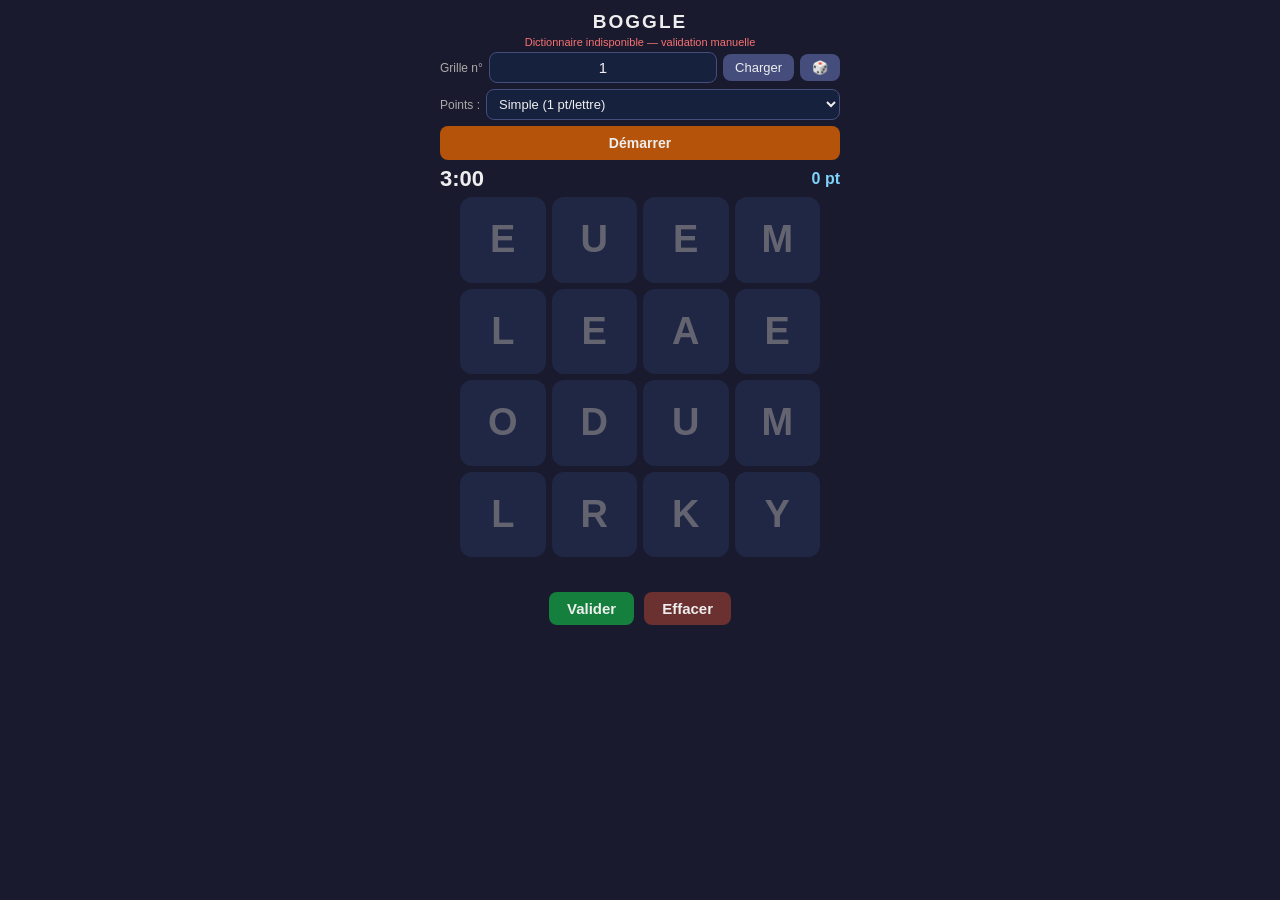
==== index.html @ 8ff84bac "Refactorise le jeu en fichiers séparés (HTML, CSS, JS) - index.html : passe de ~990 Ko à ~2 Ko, stru" ====
<!DOCTYPE html>
<html lang="fr">
<head>
<meta charset="UTF-8">
<meta name="viewport" content="width=device-width, initial-scale=1.0, maximum-scale=1.0, user-scalable=no">
<meta name="theme-color" content="#1a1a2e">
<title>Boggle</title>
<link rel="manifest" href="manifest.webmanifest">
<link rel="icon" href="icons/icon.svg" type="image/svg+xml">
<link rel="apple-touch-icon" href="icons/icon-192.png">
<link rel="stylesheet" href="css/style.css">
<script src="js/app.js" defer></script>
</head>
<body>

<h1>BOGGLE</h1>
<div class="dict-status" id="dictStatus">Chargement du dictionnaire…</div>

<div class="seed-row">
  <label for="seedInput">Grille n°</label>
  <input type="text" id="seedInput" inputmode="numeric" placeholder="ex : 42">
  <button id="loadSeedBtn">Charger</button>
  <button id="randomSeedBtn">🎲</button>
</div>

<div class="mode-row">
  <label for="scoreMode">Points :</label>
  <select id="scoreMode">
    <option value="simple">Simple (1 pt/lettre)</option>
    <option value="bonus">Bonus (+ nb mots + mot le plus long)</option>
    <option value="tournoi">Tournoi (barème officiel)</option>
  </select>
</div>

<div class="start-row">
  <button id="startBtn" class="primary">Démarrer</button>
</div>

<div class="topbar">
  <div id="timer">3:00</div>
  <div id="score">0 pt</div>
</div>

<div id="grid" class="disabled"></div>

<div id="currentWord">&nbsp;</div>
<div class="word-actions">
  <button id="validateBtn">Valider</button>
  <button id="clearBtn">Effacer</button>
</div>
<div id="feedback">&nbsp;</div>

<div id="wordList"></div>

<div id="endBanner"></div>

</body>
</html>
---- css/style.css ----
* { box-sizing: border-box; -webkit-tap-highlight-color: transparent; }
html, body { overscroll-behavior: none; }
body {
  margin: 0;
  font-family: -apple-system, BlinkMacSystemFont, 'Segoe UI', sans-serif;
  background: #1a1a2e;
  color: #eee;
  display: flex;
  flex-direction: column;
  align-items: center;
  padding: 8px 8px 24px;
  min-height: 100vh;
}
h1 { font-size: 19px; margin: 3px 0; letter-spacing: 2px; }

.dict-status {
  font-size: 11px;
  color: #aaa;
  margin-bottom: 4px;
  text-align: center;
}
.dict-status.ready { color: #4ade80; }
.dict-status.error { color: #f87171; }

.seed-row {
  display: flex;
  gap: 6px;
  align-items: center;
  margin-bottom: 6px;
  width: min(92vw, 400px);
}
.seed-row label { font-size: 12px; color: #aaa; white-space: nowrap; }
.seed-row input {
  flex: 1;
  min-width: 0;
  padding: 6px 8px;
  border-radius: 8px;
  border: 1px solid #444d7c;
  background: #16213e;
  color: #eee;
  font-size: 15px;
  text-align: center;
}
.seed-row button {
  padding: 6px 12px;
  border: none;
  border-radius: 8px;
  background: #444d7c;
  color: #eee;
  font-size: 13px;
  cursor: pointer;
  white-space: nowrap;
}
.seed-row button:active { background: #5a659e; }

.mode-row {
  display: flex;
  gap: 6px;
  align-items: center;
  margin-bottom: 6px;
  width: min(92vw, 400px);
}
.mode-row label { font-size: 12px; color: #aaa; white-space: nowrap; }
.mode-row select {
  flex: 1;
  min-width: 0;
  padding: 6px 8px;
  border-radius: 8px;
  border: 1px solid #444d7c;
  background: #16213e;
  color: #eee;
  font-size: 13px;
}

.start-row {
  width: min(92vw, 400px);
  margin-bottom: 6px;
}
.start-row button {
  width: 100%;
  padding: 9px 0;
  border: none;
  border-radius: 8px;
  background: #b45309;
  color: #eee;
  font-size: 14px;
  font-weight: 600;
  cursor: pointer;
}
.start-row button:active { background: #d97706; }

.topbar {
  display: flex;
  justify-content: space-between;
  align-items: center;
  width: min(92vw, 400px);
  margin-bottom: 5px;
}
#timer { font-size: 22px; font-weight: 700; font-variant-numeric: tabular-nums; }
#timer.low { color: #f87171; }
#score { font-size: 16px; color: #7dd3fc; font-weight: 600; }

#grid {
  display: grid;
  grid-template-columns: repeat(4, 1fr);
  gap: 6px;
  width: min(88vw, 360px);
  touch-action: none;
}
.tile {
  aspect-ratio: 1;
  background: #2d3f6f;
  border-radius: 12px;
  display: flex;
  align-items: center;
  justify-content: center;
  font-size: clamp(22px, 8vw, 38px);
  font-weight: 700;
  user-select: none;
  -webkit-user-select: none;
  transition: background 0.1s, transform 0.1s;
  position: relative;
}
.tile.active {
  background: #f59e0b;
  color: #1a1a2e;
  transform: scale(0.94);
}
.tile.active.valid {
  background: #4ade80;
}
.tile.active.invalid {
  background: #f87171;
}
.tile .order {
  position: absolute;
  top: 4px;
  right: 7px;
  font-size: 11px;
  font-weight: 600;
  opacity: 0.7;
}
#grid.disabled .tile { opacity: 0.35; }

#currentWord {
  height: 26px;
  margin: 6px 0 3px;
  font-size: 20px;
  font-weight: 700;
  letter-spacing: 3px;
  color: #f59e0b;
  transition: color 0.15s;
}
#currentWord.valid { color: #4ade80; }
#currentWord.invalid { color: #f87171; }

.word-actions {
  display: flex;
  gap: 10px;
  margin-bottom: 6px;
}
.word-actions button {
  padding: 8px 18px;
  border: none;
  border-radius: 8px;
  font-size: 15px;
  font-weight: 600;
  cursor: pointer;
  color: #eee;
}
#validateBtn { background: #15803d; }
#validateBtn:active { background: #16a34a; }
#clearBtn { background: #6b3030; }
#clearBtn:active { background: #8a3e3e; }

#feedback { font-size: 13px; height: 18px; color: #f87171; margin-bottom: 6px; }
#feedback.ok { color: #4ade80; }

#wordList {
  width: min(92vw, 400px);
  display: flex;
  flex-wrap: wrap;
  gap: 6px;
  justify-content: center;
}
.word-chip {
  background: #16213e;
  border: 1px solid #444d7c;
  border-radius: 20px;
  padding: 5px 12px;
  font-size: 14px;
  display: flex;
  align-items: center;
  gap: 6px;
}
.word-chip .pts { color: #7dd3fc; font-weight: 600; font-size: 12px; }
.word-chip .del {
  color: #f87171;
  font-weight: 700;
  cursor: pointer;
  padding: 0 2px;
}

#endBanner {
  display: none;
  margin-top: 12px;
  padding: 12px 20px;
  background: #16213e;
  border: 1px solid #f59e0b;
  border-radius: 10px;
  text-align: center;
  font-size: 16px;
}
#endBanner strong { color: #f59e0b; font-size: 22px; }
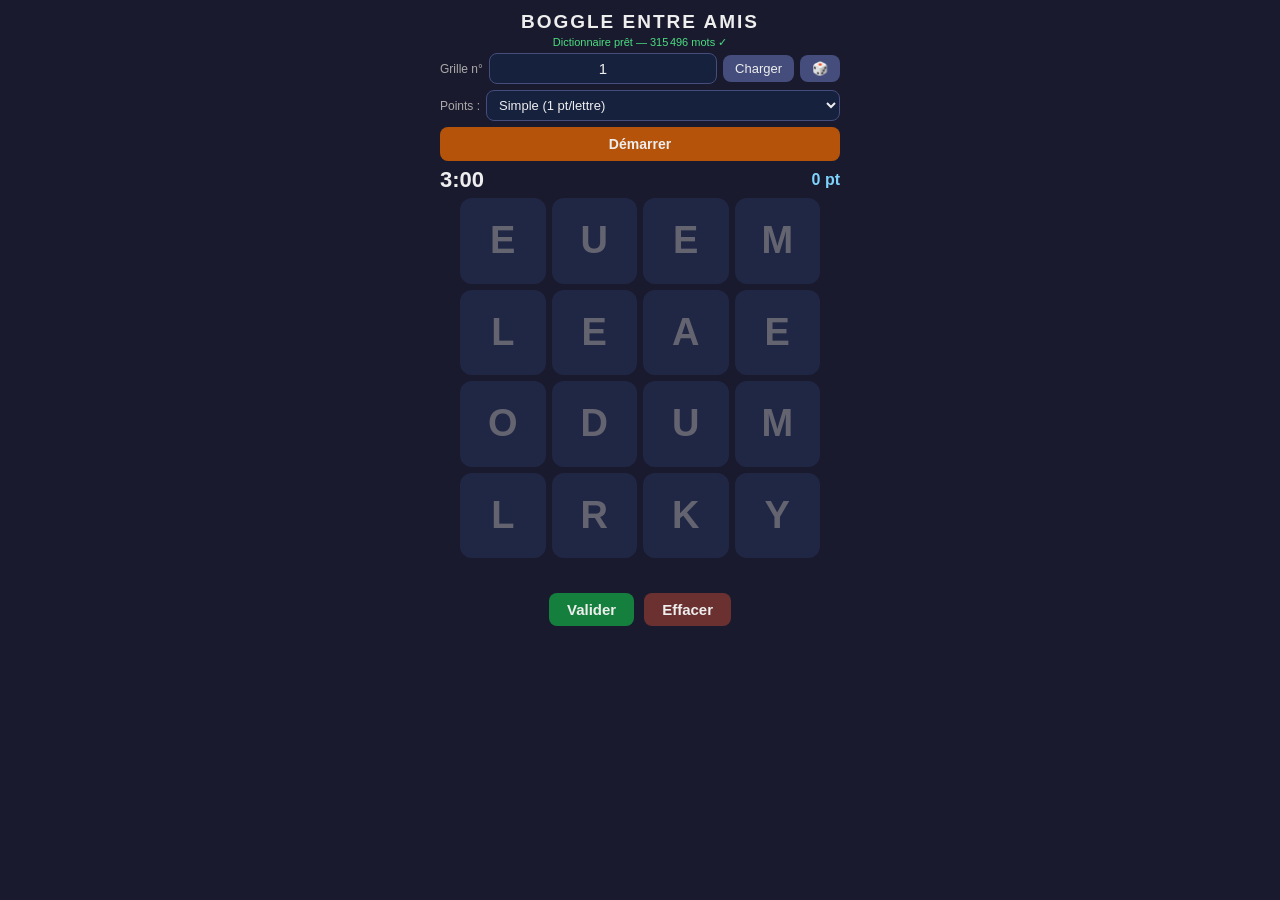
==== commit b06cb19b: "Renomme le jeu en « Boggle entre amis » Titre de l'onglet, bandeau du jeu et nom PWA. Le short_name " ====
--- a/index.html
+++ b/index.html
@@ -4,7 +4,7 @@
 <meta charset="UTF-8">
 <meta name="viewport" content="width=device-width, initial-scale=1.0, maximum-scale=1.0, user-scalable=no">
 <meta name="theme-color" content="#1a1a2e">
-<title>Boggle</title>
+<title>Boggle entre amis</title>
 <link rel="manifest" href="manifest.webmanifest">
 <link rel="icon" href="icons/icon.svg" type="image/svg+xml">
 <link rel="apple-touch-icon" href="icons/icon-192.png">
@@ -13,7 +13,7 @@
 </head>
 <body>
 
-<h1>BOGGLE</h1>
+<h1>BOGGLE ENTRE AMIS</h1>
 <div class="dict-status" id="dictStatus">Chargement du dictionnaire…</div>
 
 <div class="seed-row">
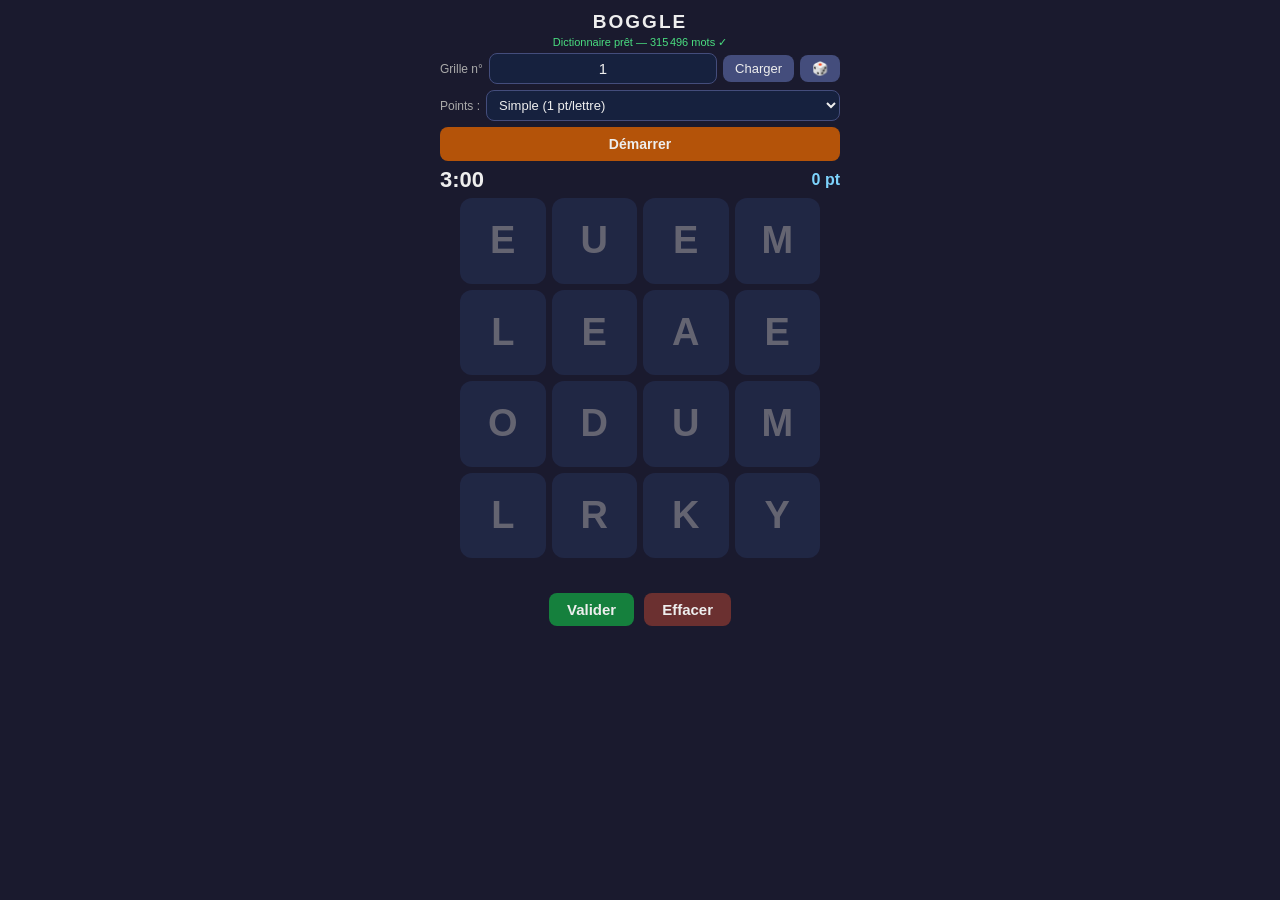
==== commit f4f59a52: "Version initiale du Boggle (fichier unique) Jeu complet dans index.html (dictionnaire embarqué), wor" ====
--- a/index.html
+++ b/index.html
@@ -3,17 +3,227 @@
 <head>
 <meta charset="UTF-8">
 <meta name="viewport" content="width=device-width, initial-scale=1.0, maximum-scale=1.0, user-scalable=no">
-<meta name="theme-color" content="#1a1a2e">
-<title>Boggle entre amis</title>
-<link rel="manifest" href="manifest.webmanifest">
-<link rel="icon" href="icons/icon.svg" type="image/svg+xml">
-<link rel="apple-touch-icon" href="icons/icon-192.png">
-<link rel="stylesheet" href="css/style.css">
-<script src="js/app.js" defer></script>
+<title>Boggle v4</title>
+<style>
+  * { box-sizing: border-box; -webkit-tap-highlight-color: transparent; }
+  html, body { overscroll-behavior: none; }
+  body {
+    margin: 0;
+    font-family: -apple-system, BlinkMacSystemFont, 'Segoe UI', sans-serif;
+    background: #1a1a2e;
+    color: #eee;
+    display: flex;
+    flex-direction: column;
+    align-items: center;
+    padding: 8px 8px 24px;
+    min-height: 100vh;
+  }
+  h1 { font-size: 19px; margin: 3px 0; letter-spacing: 2px; }
+
+  .dict-status {
+    font-size: 11px;
+    color: #aaa;
+    margin-bottom: 4px;
+    text-align: center;
+  }
+  .dict-status.ready { color: #4ade80; }
+  .dict-status.error { color: #f87171; }
+
+  .seed-row {
+    display: flex;
+    gap: 6px;
+    align-items: center;
+    margin-bottom: 6px;
+    width: min(92vw, 400px);
+  }
+  .seed-row label { font-size: 12px; color: #aaa; white-space: nowrap; }
+  .seed-row input {
+    flex: 1;
+    min-width: 0;
+    padding: 6px 8px;
+    border-radius: 8px;
+    border: 1px solid #444d7c;
+    background: #16213e;
+    color: #eee;
+    font-size: 15px;
+    text-align: center;
+  }
+  .seed-row button {
+    padding: 6px 12px;
+    border: none;
+    border-radius: 8px;
+    background: #444d7c;
+    color: #eee;
+    font-size: 13px;
+    cursor: pointer;
+    white-space: nowrap;
+  }
+  .seed-row button:active { background: #5a659e; }
+
+  .mode-row {
+    display: flex;
+    gap: 6px;
+    align-items: center;
+    margin-bottom: 6px;
+    width: min(92vw, 400px);
+  }
+  .mode-row label { font-size: 12px; color: #aaa; white-space: nowrap; }
+  .mode-row select {
+    flex: 1;
+    min-width: 0;
+    padding: 6px 8px;
+    border-radius: 8px;
+    border: 1px solid #444d7c;
+    background: #16213e;
+    color: #eee;
+    font-size: 13px;
+  }
+
+  .start-row {
+    width: min(92vw, 400px);
+    margin-bottom: 6px;
+  }
+  .start-row button {
+    width: 100%;
+    padding: 9px 0;
+    border: none;
+    border-radius: 8px;
+    background: #b45309;
+    color: #eee;
+    font-size: 14px;
+    font-weight: 600;
+    cursor: pointer;
+  }
+  .start-row button:active { background: #d97706; }
+
+  .topbar {
+    display: flex;
+    justify-content: space-between;
+    align-items: center;
+    width: min(92vw, 400px);
+    margin-bottom: 5px;
+  }
+  #timer { font-size: 22px; font-weight: 700; font-variant-numeric: tabular-nums; }
+  #timer.low { color: #f87171; }
+  #score { font-size: 16px; color: #7dd3fc; font-weight: 600; }
+
+  #grid {
+    display: grid;
+    grid-template-columns: repeat(4, 1fr);
+    gap: 6px;
+    width: min(88vw, 360px);
+    touch-action: none;
+  }
+  .tile {
+    aspect-ratio: 1;
+    background: #2d3f6f;
+    border-radius: 12px;
+    display: flex;
+    align-items: center;
+    justify-content: center;
+    font-size: clamp(22px, 8vw, 38px);
+    font-weight: 700;
+    user-select: none;
+    -webkit-user-select: none;
+    transition: background 0.1s, transform 0.1s;
+    position: relative;
+  }
+  .tile.active {
+    background: #f59e0b;
+    color: #1a1a2e;
+    transform: scale(0.94);
+  }
+  .tile.active.valid {
+    background: #4ade80;
+  }
+  .tile.active.invalid {
+    background: #f87171;
+  }
+  .tile .order {
+    position: absolute;
+    top: 4px;
+    right: 7px;
+    font-size: 11px;
+    font-weight: 600;
+    opacity: 0.7;
+  }
+  #grid.disabled .tile { opacity: 0.35; }
+
+  #currentWord {
+    height: 26px;
+    margin: 6px 0 3px;
+    font-size: 20px;
+    font-weight: 700;
+    letter-spacing: 3px;
+    color: #f59e0b;
+    transition: color 0.15s;
+  }
+  #currentWord.valid { color: #4ade80; }
+  #currentWord.invalid { color: #f87171; }
+
+  .word-actions {
+    display: flex;
+    gap: 10px;
+    margin-bottom: 6px;
+  }
+  .word-actions button {
+    padding: 8px 18px;
+    border: none;
+    border-radius: 8px;
+    font-size: 15px;
+    font-weight: 600;
+    cursor: pointer;
+    color: #eee;
+  }
+  #validateBtn { background: #15803d; }
+  #validateBtn:active { background: #16a34a; }
+  #clearBtn { background: #6b3030; }
+  #clearBtn:active { background: #8a3e3e; }
+
+  #feedback { font-size: 13px; height: 18px; color: #f87171; margin-bottom: 6px; }
+  #feedback.ok { color: #4ade80; }
+
+  #wordList {
+    width: min(92vw, 400px);
+    display: flex;
+    flex-wrap: wrap;
+    gap: 6px;
+    justify-content: center;
+  }
+  .word-chip {
+    background: #16213e;
+    border: 1px solid #444d7c;
+    border-radius: 20px;
+    padding: 5px 12px;
+    font-size: 14px;
+    display: flex;
+    align-items: center;
+    gap: 6px;
+  }
+  .word-chip .pts { color: #7dd3fc; font-weight: 600; font-size: 12px; }
+  .word-chip .del {
+    color: #f87171;
+    font-weight: 700;
+    cursor: pointer;
+    padding: 0 2px;
+  }
+
+  #endBanner {
+    display: none;
+    margin-top: 12px;
+    padding: 12px 20px;
+    background: #16213e;
+    border: 1px solid #f59e0b;
+    border-radius: 10px;
+    text-align: center;
+    font-size: 16px;
+  }
+  #endBanner strong { color: #f59e0b; font-size: 22px; }
+</style>
 </head>
 <body>
 
-<h1>BOGGLE ENTRE AMIS</h1>
+<h1>BOGGLE</h1>
 <div class="dict-status" id="dictStatus">Chargement du dictionnaire…</div>
 
 <div class="seed-row">
@@ -54,5 +264,423 @@
 
 <div id="endBanner"></div>
 
+<script id="dictData" type="application/octet-stream">H4sICEusSWoCA3dvcmRzX2ZyLnR4dABsvVma4yrTNXr/z0qVZrv4XsvyRpBPZc1/IMciYjV4n4tMVrQ0EQjUevu11fPc/t8W5a9HMXgCV4Ly7MQSk7fLRorPXgyaAqHAWQzKxZswnVr+GnE8KaK+qoG/IkDRrhompkDsRrAJVYOuqyG5sPHFdnX2orTqWB0qbcW0JXM0ITLhS17NZ6L/O0ZBORnP2/FE+dyEqsFsfVKnYePvxQRuYOyMC4lF7SyLZvaCZHYgaLPrW23lg3RNI6RWHJqCNShyIOHmuC7EauPDw2wA5aLVzPrKrADlHWdmkDIvJpADd7a4MjzBv5EY/2ZenMdotypUDJrC7kQzuDmuC5FdJ30u1CJz0WoW3UqirlT2KMlPyryYwI5yYnzIV+nzkyyf9PnBWOhFm8ckMj7I1fSvU/WDXPrLiR+kOc3mTU7f7gVlcLcM/gRFSNLdcBPaDFbH2SOQpxMuMcFiEr0MXBciexjUByEHYluoSa/SRbZoFsf76kWLCRireBH9NaKulHeB8ZuU3CF6cSDreRDL2hlOxbOryx297eho354CRegkTJSywhJ8jkS3QehighHr1gRgRdd7JUBidQ5EVyp0tJ2x6DbQXcPcbVy7j2pHpzmG/[base64]/3Q+c2iWG0EVMj32vqj/hU0v7hJNROoEVBvaAmEGVlrQVIYJeo3/JYtk7gAtiw1lJchGduwAApEHltSiER1L/kRsRnOUFsnQGp+E8cV9OiyOTyOIqYH1ToR0TCDmX6BqkK3HIl862hYN+H3EdJhlJYgqAlOtkrfLVopkRS8ATeEsphPNBBGtmxT11UL4KwIU0f/M8wCbUDXouupXsZ4VdaMsrtlYJHxitRspD0xbMmEmB2YeqO5b/K9ZRBsulOKadITgDaCQZAx+AIrOQmlUHpB1pl5PtfBQUCQzvc1hvooNZSWQDtqLwZ0ILKllYzCoE6FVpTlKi2SEMoxokuXRc31NdDH/r3z1LArK7NPE0IlDaiIwZzlmj6+iokz7kd2dAJxo64WoBEbEKJGkZ5FCdC1xNmTE3JglVdHgoTXgjdN/YQk+aptRnOVGUIVMj10r6lxhX4q7RJsRzoBqVFsgzMBKC5rKMMDj3cF/UIIxO/9g1y/0XQgmq9znsM0yGHGWMcvJOGK/OMtKEB0LTLVK3i5bKZIVIQY0hbOYTvQVRHbhyP1iAKrDXxGgiP5nWANsQtWg66pfiG1isV2djUV8E6vdiDAwbcmEmRyYeaKBsA6E9XnFLpiAF/uo81+J/zmbE4WcrDkcs6wEJqwnEXlgzZZeoAqhfnQ4UJoGY/5/1PhfskjmDtCy2FBWgmzdA/uYQOSBJbVo3QP7mImydQ/sYwKlRTK0j0nC+OJKoRAYjzaoG8kdkLVjH/[base64]/d6OFdHt7i0f0d3tzBnR3d1vF7OnZDx+/mLLdycB9Hd2nyFg3uz/DmzAWYJ0+tILhhg7s1vFWj+zTLTRq7Q2O3Z3Rvxm7M6K6M3ZLx+zF2M8buxOA2DO7BXAe/LArKEwAKHFm5rg3lRlCF2Maq7lR1p7I7tZkqK1R3avM6FwgzsGwlSsolxjedIrS7rYewWs5U5QxXqwmrYzWTC9YbwwVTKUXtFv+3LHKxCZQacb08AFgVZbau4UDWcCBrPJA1HIxaHm0ajzbNjjZNR5tmR5vmR5uWR5vGo027paPCEny4jexvOPw0Hn6aH36aDj9Nh5/Gw0/T4afx8NN0+Gl2+Gk6/DQdftqNTUsLmsqQIIp6LzHrAwUzTiZmCcZ3IZisWWEk0fj6vaGsBNmVialWycvQXVCKZGX0EprCWUwne5dEduyiqN+pDn9FgKJdNWhqXITYjWATqgZdVx1mmAOL7ersBUMdWB1isBPTlkyYyYGZAz22LCpKNOOBJj/Q3gcj9NioBAbC87DoPBSch8Xm4aF5bNBFYB7pqLAEH25z6B8Y+QcH/uHj/tCwPzTqDw76Q2P+4JA/NOIPG/CHxvuh4X6waWlRC8oTABKa58WWRMmENPz2LYuKEg3t6FFHfzqj0jcqgYGodItKV1S6RaV7VPoGXUSlp6PCEnxOlW4zpYvZUG4EVcj02DUFqzNYXcHqDFZXsLoFqytYXcFST9IiW0EPlQMpT7Wh3AiqEJtU1fqq1le2vjZTZYVqfW1e5wJhBpYt+0NX0oGN/1ywlIrQ7o48fNXypSpfuAcYunSeWG3mHmB0NoeDT9Esfrb4X7PIOn+yTz/Znx/k+M8GhSSzNz/K7x+m94+y+8eS+2dLvWzTT3iIPP1hmv3EfbRZpt7Iyi6QrPCOWlhFlG372m5XMT0aVT7ID+Ug58OAV1FRlvSTIZ8AnL2ARSUwYowSSXoWKUQHEqPx8RjfLKGajgpL8OF2juIsN4IqZHrsA2Z7QDJNFY3DbA/[base64]/APTlkyYyYGZx5M8ichM8XfNmxSAxs45ltgEOWqJmbtJT8U5OPVrnpHMciOoQmkZxCkobubDxKYsZqYEsOucxdVybEBlhyYpmy4Tui2GJFVFkR2BNoPV8aJvfWWKJGGCxUSNZ5okYR1hooCQA7FpW9XwNzyFpWHuDAaI/[base64]/TimIJGwJqR4onVCCT5xARQlZGZCM2yziu8VxHks/[base64]/aFYAHykJAUYD3MGJYAteFgKtJkXjiSJ5Q7C5UDJoC4E4mJ1Bg1QK7tuG5c2IJMHSJNXZNF1DO+RYHQbbygpRGjgWqBk0ZaZbY+GIXob+E1bG1qK2YDskkpxeh3ZqkEaod6Mcb/SNvP/KXFzonZNt+qkG17IdwsCwEkzXiluUswcgm682zEf+2+F+ziJaO3A+N3AsNXHEcuSEacb1x4HLj0NXGwYuNQ9cah11qHHGlceBC40gPBUUy09s89o68xDhwhXHYBcbB64uDlxcHri4OXlwcuLY4eGlx6Mri4IXFweuKA/1IZRjNE6GRlxSH+hUnPbPcUWee/Yzcs/2894oPlIUAovlax0+M6U8O47usT5SFgKJ4bwhQGnxrCBTxG3xtv65xmsUkv+qWxSRvZa9f07Pw5dqpRZEElSSft8AIY2hIUmseJwiDjRaodqsZtd6fGx4FAJF5Z+Thut10i5BDU2gGzWsmkSivIpMJlEGZuPlinPj/jpHFJB/l9bsQTNZ7J7p9RbMTgg0eGcfX22qm3EJS/D6vaz/3HO9Wt/n6HNAp2IvjFMAqA9KiwSNqi/umX1/[base64]/apYKW+EJXAyMiWm6Jaboxo0cKeWA2AbodqOqKXCE65ZWDKDUEpNwtIuTEY5cZAlBuCUG4MQMF2YKJqkK3igJcbB7vc2MK0oKkMAZBGhSlUPH2KUqcobSbEIF/[base64]/Xh39fnV0+tWZKq++SfGp6p7dFQgFzmJQLphHr25p9OqeRa++Ud+qYQolhgAVFQGKWHGmw6sjG16dyfDqnguvrlR4dWXCqzMRXl158OpMg1dXFry6JcGrKwdeXSnwUu9wwH3paPvq9CWvGgPzDpT/z2qpQUrCRzFIdjq2OLxhJwArbmEQYredpGnVc1uIulKLXT0x4iRX6f7h+cN4FSL3jF4VVuO+Shfb8kGtmmsrMsVIbR9k/aTPT8aHu+1D4T/1ZVaQrp8MRZKM1cUqXqw/[base64]/nEzy8jGCFQbtWlWAgMSdqE5I4dTcJcs5tHfXotVDdLtwOMa2jvIq5fTABJRZkROHAp7cBltINT7sDlsyMvnR28bHbYJbNDl8sOu1R2+GWyIy+RHbw8djzSUWEJPtzmwOH6xcHrF4dfvzh0/[base64]/OQ8Da3D0IOxD7PtTXnuX1IF9miWRzvq5clk/hhH1GL6K8RdaW8C+fplNxh1uR4Y6xtnDnGHF9e6T9wbf/AcPO6/mFX9Q9d0z/siv7h1/OPvJp/8Fr+/[base64]/jOSJk85A1aDrql8K58lTzQldnY1VSE8/[base64]/hJCkbazDdFkOS7laVZRW+iZOwCW0Gq+NF34ZBOcZP4wAvJuqXcs0+jwPqg5ADsUczaGwNMZ99wid1Alm1Ximh9i/DNyJj2YgM7T9G7j8G9h+D+49h+4/[base64]/PkUb7qgSM5Rs3oc1gdVzMidXyVa2iL571TryYoBMXrguhjnzprDcJORDbz3pBr9JFtmgWx6vEXVj7LFeD8hbqpPai5I6Z21ChKpMIblWBOWdQxGJwFJolMBYWC4pCohqtSq+zLRAOwAI9UBYCqAxllXd5kKkIDA/AsPEfPuJjGfBBfQ5wx6B0Dkr3QekalK5B6bqCcGFTFpNN7X4lISlXY2v7cj3hImVjDabbYkjS3aryY1lvLmhCm8HqeNG3YSg+EMX6XNYq1C87lnU/q5zUByEHYtPW3LgTwbFvQtWgWjZ29WXs6srYLahv4vlVFsJFZmNshXzsS8zH7kEf+xL1sa9hH/tmdt3M5L04NAWrkSEeu2I8dgvy2Ncoj93DPHaP89gt0GP3SI/dQj12j/XYl2CPvbRPyryYQA7c2eKK+BsXBiaazFZuNU5HA1WD2fCkTL0af3c/bmDsjDaJRe0si2b2gmQ2Pmiz626GG0qiJFTVxaEpWHMiFRJujutCrDY+OEwFUC5azaynTAVQSw/aJ2VeTDCaYxPIs9dyvWdIKO2l6vnOobAEroQbLCRSdH6xvxMWx66TWFFUI46vLOIceIJI4oQncRVCvQdPjQOKu5uhKYuJnD381BiUq2FIj+XUeJKy6TKh22JIUlWUuXjw/DdhdbzoW1+VhofOfwMvJmq8UvDw89+gPgg5EHs0g8bWOPL8dxKsy6r1SgWzzAc624Fe+v40KZcY33SK0O622gAE6aK/hNUxW6jd6RvDriNotTNmtXvIalfEalfAame8amenO2NVu0JVu0Wq9rbidDhelaAInYS74SaESi5cF4LVXJQThnyARS8Kf41YfNqAvinMnhH/SxbJROO5D85dMPfAtgPW/td2v773zZ0v972zylHqA6VO35M6DRv/[base64]/M49NEsFH00j0YfbQlIH20zu+5m2M+IklBVF4emYM1BCPtoxYal+MCUj6Epy+CUZXiKj0P5qMp6atHto3mA+2gW4z6ahbnjyktAOXBniyvgHTNs5xzbfZbtmme7Ztpuc23XbNs533abcfsy53afdfsy7/Z15u2ce7vNvsCx8yFhIiQACIrYmGJIUjWvNKHNYHW86NsIKeq7zeTd5/Jus3n3+bwvM3r3Ob37rN45r3fO7F1ze7fZvWt+5/8ti4oSzcJWbmAfN/huzcB2buT7NINv0ug7McBSQINOj2q+YjP4cs1EGc/TonlueboUSMwM8GnhPTecNiUkG1tYYApwBgWcguQVluCji5kdeIln8PUd+4ANiFNQXDJNFQOlXDgtE/S2ztB7OoMjDQuayjDA1Rd+K0RfCYkeZPPVdjQcrearx3jXOPvAt4ztFWO9X2wvF/ubxflaMd8pLvN7bbNIMq4eBAhW0AVFMrO+GQ68EMy3gf1VYL0HrJeA+QawXv/lu7968dfe+tUrv3rfN1/2pRmMaJJl/PuKL3oBkdkJipCkE/Vtn180BEpmLyiDUf+Zn/wJUIWykiCkWsXdzYMpi5mRBnads7haDgKoHIJJysYaTLfFkKSqKAIdaDNYHS/61lfGPQkTLCZqPMOZhHWEgQUhB2LT1qHZEcanlAp+ufWNjl/XF9ia4xQ8C8q9OqQY4Fr4DQb757GhrATo/s8Dw/XzwFj9PJgYP49NimQhK34elhQ/D+XEz8NS4ufhGfHz2KjfqQ5/RYCiZxESkwMIQiL4z7H8eSBzfh5MnJ+H583PQ2nz81DW/DyYND8P5czPgynz81DG/[base64]/MLalcRQ1PwlbsLRRk/2JqgCmXbC36NFVDcDG7BD7ImFDPjW+w3WUW5Wvan+M+yJimbLhO6LYYk3a0qhbrg51kTNqHNYHW86NswMOKFv9IKvJioX4x6sV9qBfVByIHYtDU37gSwb1nEA8KJIKso0cqOTnV0qDOufaMSGIhot3h2RbNbLLtHsm/QRRR7OioswYfbDFBHeDqD0z00XYHpCktnULpC0hmQrnB0C0ZXKLoCoSaPRkAWRgT3OC6YnlmFKgC4zvqfQpnRiU0l4PeWRUWJLn2j79/o+Tfj971RCQzE79vi9634fVv8vj1+3xt0MRjf6aiwBJ+z79vm3reYDeVGUIVMj11TWL8Z1m+F9Zth/VZYvy2s3wrrt8L6zRanBU1lmKDetyfKYOSn237zu22/[base64]/XvydF/U51+CsCFNF/JgKuYCeqBl1X/VIO8OJ1QFdnYxV/u3AdxIppSybM5MDME0UnsgfvYp7xBkh59Mi6w76wI7x6WXH5krnNC5jVrmBWXcKsdg2z+kXMmlcxKy9jVn39sNq3D2tcvKx59bLi8qWmVF7ArLiCWXkJs/o1zKqLmFVXMSsvY1Zdx6y8kFl1JbPapcyqa5lVFzNrXs2sMq4F5QkACc0JZvGcDZ8/fHB9qidm01VWgmzkxFSr5GWsLihFsjJcCU3hLKaTzUwiW3hR1O9Uh78iQBH9R4hOfLszUTXouuoX43Ty65wBXZ2N5fie9qHIIFZMWzJhJgdmHuhRcaUs0cWcS3oM+dwHP0vqBAj+9f94/Mxj6iwnY4+P681yMp7zX0zSWQY3ZvEsk9GziJPJRJBFOf//O3imGxiRJeWKXYqFwJCkuV0TIVETUk2ICwirFZEJQojqZul2CefBIV9TPcbrd1zhTBTMs+Oj/cSpRGpRJBFxBLzY/9pbO//ypZ1/+c7ORJSWmGuAUI0TsURk/[base64]/[base64]/NkLQbBev49faR0w2Uc2+nWgxdfS+rsYDHaPBSTAZP08MDaBLuaclDHvOOdyvuVcwzzLOYZvJsc8wxzT/OLc0ryyORXzCXNpxjTmUM6fnCAxOXJiYFLYhOBk4ETAJOAEQPIz8ZX0THgmO5oz2v/jr4t9Rc5nvscRNQ+mvUYmzxKMGNqu3esF45JWIjB7IQBr7ATJOh7X76Q6hgBXG4hdUMtCUPTzVXpZCBNFUouAiBbS7tebAy/WAjLEM6/nb7BtBHGoJz5JVKGMWBCtODZ9g1LfTcO8tLiOJUJahs7i2MyRwkkgBZLK5JmkbLpM6LYYknS3qrg8BGWCJrQZrI4XfRshzookTLCYqF+cJUlYHzlbQMiB2KMZFJsuzbv7Fozye8uiokR7v9G9b3Ttm8H/3qgEBmL7bZH9Vly/LarfHtPvDbqdqjguJCQb+f69WQey2sISfEb9W6Ch3AiqkOmx84rsN+P6rah+M6bfiui3xfNb0fxWLL/ZSvRU/YQTepMvHt6+dXj7zs9TJQKTPLLSSxb5uCMfdbx+/SGOBIOHgfFeQ+fzoYmqwRyApEy9Gn93P25g7EwcEovaWRbNHBKS2Zegza67GdJGlISqujg0BWtOZE/CzXFdiNXGB4fJBMpFq5n1lIkFaulB+6TMiwnkwJ0trgz3IpRMHOGHDu8XnB8yT/Qojk0lYKpSz751rp/pwG90jGgDzmtGPmsw8KjB4JMGA7fnx+t4Yk9BLEFmvAiJ4l0A4hAMczbc2XBnY3E2zNkwZ+9N3H32OtGbGU9s5bNa76IeWUzyemv7+k1IoGLQFALGYSHBZM2f/pgFft7BCGjMnQIQmBXlDExAysBRLVQCY05nIEnPIoWZgMDHEwLoqoEx/[base64]/cjKNTyZOzNzi+tvY1T6g+yBTPZwMSJAuq1Hlt/XctjlMQP7ALFMwe/ycRh4D8tZ1b+Xd+Ci7KQrCnzb/5gbhA0TdAsif4M88goxSg6ALxhvkt3y6/6c3yG94qv+GN8gl2WlFpPrwAJCkQy7MI0Tjn3W/d5ASOzvyOm5xRQjUdxasMQJDBdWG7itpV2K45gX7nDc8EVUhuNAo2DuqX19jQfkyO37rhGXiBMAMrLWgqQ4D5C9FRgjHDHwCs70JAVu3F4MWu2+v3ddenOJ6CMuL/n6t4xWW7BGeiEMXFkAQhOh4/qT5RMl/lTy0Gkw1N6p3RzETBPNMyHga6/d+Wr7AAkdkJipCkE5W4wpOArOt8FKgaTKeFJ6bExn8YLI5Nf3fCnRo7JoiIRe0si2bkiMgIftJm191sRi2waioOpYyjTVKOm8HNcV2I1cZHD/OIlItWM+smJgYp7zOmiCjzYgI5cGeLq3nuKVwXwluXZ6BGLTIPeZ6HilpEHnidjS6MD/2l8ee2aPdF2T2XlVjUlhotxHnS6VT9IM8PevW0reLPipaOrCHWSacx/ksv/hahu1odf7h1KvFR+bsIIIwvrhQKgfFoE9VfqBrcpVCt4trMh+qtmSjArnMWV/M6dHSYpGy6TKjwvEW0A1WDrG1Spl6NL3YR+ktYHXudK4ZD8ED3QkBRgCf2eICTPW4ZnpG/[base64]/XrU5vqfBK8uBRaXPEoLSnGgPpt5gSoUDb2g0BzgAFVIDpta0NSEGOCJCgHqadWg1bTA6SkXlusVofhQDCHYZzYw4S8qJeV61XH2AOSi55J9cbEYuSDmhFGr5llW5RwB0dn3ZLhtX0zzCO7kIp5HcaNW4ZxrTq7i7/JBLuI8oi+0KZisLNh1fFRKc7wtRF2pD7slXGUNWFniUj6r9HHHPBe5DAjmu5HuykXmZXG5OgSRfVW2TrSjpZa3GAgbAnae3VaOMj8xBspLz0nLR8/FJQ+Rg8o/yz3PO+Wc5ZvlmueZ5VhA67PSzVNtSbNMMaQXU4sxRkoxnZRKSxpZCln6KHUsbZQyli6eKpYmliKNTUsLmsoQIP+XLJIEzaidEvFXp52S8FEMkp0NyN+fBgpx1AAfvcf3cAmD/Ycx/[base64]/yky1+lixYgt9QwoHa+rSmPtXSJ21TjfrSThB3Pg/e3jx0e/PI25uHbm8euL154PbmwdubB25vBihCkgKxPIsQjXOKH3b38/C7n0fe/Tx49/N4ob7CEny4jXHErciDtyIPvxV56FbkoVuRB29FHroVefBW5KFbkYfdijx0K/LQrcjjpSanBU3nujrL1Ig5d/Am5YW+C0GyUhb9wibj8D3GwS3GkZ1Wj9Fd9BW7i/z5vNuRPcfWQr+dd+NP5930y3k3++G8W/xu3g0/mxdg7ikObSkObh4O7R0ObQoO2xPMdz5u8fNpt/z1tNuBiMR2IH867YZfTrvZD6fd+LtpN/5s2g2/mnbjj6bd8JtpN/5k2k2/mHbjD6bd+Htpt3gP5XbADEY0yTL+zUu1V1FRZr35ReAA4GRA8qvAE4CRMTl19TWxFLIlpx8rz7j2OkuopqPCEvydjvE04MRkNpQbQRUyPXaNI3/iQutEpoo2c/RPOyyfOiqfvJR6qNOwoKkME4xfWxYVZVZ+QahUcDIAb0QlMHLcAkl6FilkMwKrAdDtUE1HhSX4cBsjfZUbQRUyPfaBIz0hmaaKxnGkJ2QzOdIBYQZWWtBUhgBfNYuCEvydqKHcCKoQGovflgEUl0xTzRbhF2USqlVtgTAD6z0x7sWxCaxBnK6DPy4D/FxwWYjTKRFS4pwTZWouMvZojk3wl7A61gBoXnyxC9HKtt2z9Ykmszy3RzwZAJjs0u55b1VEiOKQN8t7EaKwEkT3AktM3i4bKZIVgwhoCmcxnRgGENH3SVG/Ux3+igBF9D9nZoBNqBp0XfUL0zOx2K7OxmKKJla7MUmBaUsmzOTAzIHCbGZafBV+FgVl5uTE0LnK82h5YExUDJpCQmxrACc7r4HN8mLMTwnkhwT0GQF8RACfEOAHBPD5gPx4AD8dYB8O0GcD7KMB/smA/GAAPxdw45dyb/pM7o3fyL3pA7kT5m4FMNjBKSiSmc0pLYsNZSWQDjqMVMGXBfRdAX5VQN8UsC8K6HsC+ppAfksgvySA7wjwKwL4hsC77CWLbGRnK7s3s6udXQ3tfO4msCmLiTh1e8CGlKuhjd0fswlSNt1MGKeubwoExRqLIUnVhgxRx+M2gNXxom/DsAyE9/mjCvVL0ev2AE5SH4QciE1bc1OfQsXgKSxodQhmmY/NJrqY3wW3LxMFM+8zv8Fc2K+HMOaZTYATKC61AJL9XYSSObIoKMGPcn4DN0ow6ny4JVExmMcwkNKfz5i84Zm3UwFPYPSh4XPKwN/FMQRgklF7EZrMd+LEXetEMWr5ivoEwZjFz3ObHwxK8HZQrgf7ynyor9yPcz7Vl+Bi/TuO9//Lf+QrMzVzNLMTUzSnZ6QppqWmJKejpqJNw5iCmH4FZ3mFJ3mcjZqJcxbGDMzZl9MiZl3OOMw2m2mcZZxhmF2cWZhVnFGaTZxJnEUxg2AwvxYwi2chOBNlGYrpJV6DjDIYt/jYE1AyZ9zm3sipEN63GIwJkvXAls6IEMWl4ARk/S5CyYw39ICC+dxGWk8kJtsGAqL5oBhQMWgKCcs/KJMRxev3hpYETPZ7zS5CyZy/JZ6gCDmUpsFA5/FAmYzXO+GyB4nLQrjadRC4iB7pPEHIr7uET6GLeX79ns2f5Zvxzz98e4Aw2Y+CMo4/gVM4tzoJqhAVc88DKO5uHkxZzDmHhV3nLK42U1rUjFuSsulmEpPZCIpYYzEkqdpwTXKgzWB1vOjbMOTEJ2GCxUT9ynlLwpvcPgg5EJu25sadAF4vscwzHOEQ3GoWBSX4O1FDuRFUIfTsVjkUt8qBuFUMw602U83m3ioH4FbV/[base64]/[base64]/61pl8w9mIRdk9l5VY1JYaGVS+suxU/SDPD3r1tK3iz4qWjniY/U1lY/yXXvwtQne1Ov5wu1CE30VIzNqLYwhkh3LE25jCu/o+8gVNEH8mfOKg/uRRJsceg27TiQPPEeeZQF7YnAAM5Fiz9GrKLDt1KH7mEJc5o4RqOqKXkidQfHs3IVBDuRFUIblRj6xP6oLXiLTROUixU5CiMxBe8pwQrLSgqQz3DWWGYiIKKwHbsrPVOxu9KxL7JkWyGIzdo7FbOHaPx74EZN+oz9He4a8IUET/iMTOUOyKxb4EY7do7BaOXfHYLSC7BnW3cd2XobWg7BYVDRXN0KRaCE4iKsnQKqmNYBOqBtXoan2s1seqPtbm6qrb+ljbUv2KaUumnZ+CXGQucbVicF8c6Iwi6UXogr/CdSGs0Twduwg6UqZRCpCTH9sE7hJ6fA8cCMxZ1q/fG8q8VJyQ4nsRIrMSZCcnlpi8XTZSJCtHM6EpnMV0coiSyO7W+NWmBFSHvyJAEf3H/JtgE6oGXVf94vwLLLars7Gcf4HVboYsMW3J7L0YJHs0ITJRhSqzqnDdJiHYULht39mhiZJZsmAJfpRxvv8uMjMeTIy8BFB1CaDiEkDFJYDKSwAVlwBqXgKovARQ7RJA1SWAapcAql8CqHkJoPISQM1kzksAFZcA6oNuMwtwrl95rl/9XL/qXL/qXL/yXL/qXL/yXL/qXL/auX7VuX7VuX59sGlpUTeUlYB1VLamsjFVY1o3KZLFYa0+rtUGtvrI1mVo60b9LnVs1YEhQEVFgCJWjKGvHPuqwa/L6Fcb/mrjXxWAahGoCkG1GFQPQrUoVAtDVUthZkgmREdtBGClLMYmzmAq9pOV+8ma5zNVpzIVZzEVJzCV5y4Vpy01z1gqT1aqnadUnaJUOzuxT+5PArqI5jMdFZbg73Ssta0+xWwoN4IqZHrsmiLIU5Kqs5HKE5Gqc5Bqpx9VZx5VJx31yRaPRkAWBop7/fqEZ1ahCvK8At+gvRBlUcQH6RMEK/erFVvTalvTyq1p5da0amtauTWt2JpWbU2rb02rbU2rb03rsjWt2JpWbU0njBPuhMbOmZzYBN/F8W7N4LlYzT1vxZ63cs9bm1lkrnDPW7Xnrcuet9qet9qet2rPW23PW7Xnrbbnrb7nrbbnrbbnrU0xoJkcmDnQn+t2fpSFACIO5B8bxz9bnFTWP2kQ6o8yYhwmqELZrSCkWsXdzYMpi5mpA+w6Z3G17CqobPIkZdNlQrfFkKS7VaXjxaRM0IQ2g9Xxom/DUHwgivW5rFWoX0yIJKyPTAkQciA2bc2NOwGsuJwVSMxIiYRix8xKmOx7QbkRVCH0sPJKckBxd3naTDkvCwC7jrChszg2R0yf6pebQbF7uNwcSCZ0K5acm3Uj2ISqQTNrNhTNxqKpQ83V1eRWHXv1K6YtmTCTA5ofY0NZCVD/halWyUPU3lCKZCEaAU3hLKaDpgRhraF+pzr8FQGK6D+DcIFNqBp0XfVLQZhYbFdnYxWEY1gQjqEgBKYtmTCTAzMHymggGBYLhoKRUCAYB4RBUfAgWAw8BEsEEACNfw7/[base64]/TJuAkXdQMbo7rQqw2PjgW3qBctJpZTy3EQXm3LchJmRcTyIE7W1wRN07dprnbbPK2dfY2n77N529bJnDzGdxsCrdlDrePSdzWWdw+pnH7nMfNJnJbZnLTVG42ly+8L9VZEjSb6c2netNcbzbZm8/29jHd2zLf2zLhm8/4tkz55nO+LZO+rbO+LdO+LfO+aeI3zfxmU7/53G95TT9QNah28Wp9YuMr6rxmH9jYCrlfuSe5aKqRy/X7oM2um5m8F4emYDUymLyeD1wXYrXx/nswdWU/idXMOuPB9Cv8SX5S5sUEcuDOFlfCNr99gi8z/HOKr3N8neQfs3yd5ss8/5jo/5npn1P9P3N9mdsfk9tn9zK9lym8zmGfxMssXqfxf+bxx0T+mMnrVP6Yy+tk/pjNn9P5Yz5/TGif0T6llzltk7ptz3dSCBWDprA70QxujutCZP9Inwu1yFy0mkWbk6grtXShfVLmxQR2b1aMD/kqXZXLQuwfrj7JxbE3nglMcmk+79AGaU4ztxuKePrsKisBWlHw9NlE5O2ylSJZ6GKxp8+SMB20vvjTZxdFfTa0w18RoGhXDVphL0LsRrAJVYOuqw5z8gUW29XZC064wOoQp1pi2pI5mhCZ8CWv5pNoYKzt0aHGewktHxpqdZs/3gFUDcIoqNOw8RHwSbiBsRF2EIvaWRZNdAok+jNps+tmJu/FoSlYjRnzgJvjuhCrjfdf0U/KRauZdUZZkJT3TJkAyryYQA7c2eKKOPdTjQ8+NH/yoenRh6ZnH5o9/ND09EPj4w/Nnn9oywMQzZ+AaMsjEG19BqLxIYhmT0E0PAbR+BxE04MQTU9CND4K0fQsRLOHIdr6NETzxyGaPw/R7IGI5k9ENHskovkzEW15KKL5UxHNH4tofC6i8WGHpqcdmj3u0PRgw9vxYyOoQmwWLzYFFJcx4yWnhMWx6wgbOotjc6TA+iUoUN5+2Vh9dFsMSaqKEFhefUpYHS/6NiAWWF2HCryYqPEWWL8eFdQHIQdi09bcuBPCfwd6/[base64]/[base64]/KcB57y0DMe+YQHnu/g0x18gAOPb/DhDT26sTy4YY9t2EMbemTDHtjQ4xr2sIY/qmEPathjGnhIY9CYpjIEOPMpjKG+h5M4jg287jr4tuvIA9vQYW3goDZwSBs8oA0czkYezAYPZcMOZEOHsWEHseGHsJEHsMHD1+jpqLAEH24zKjiODR7Fhh/Dho5gQ8evwaPX0LFr8Mg1dNwadtQaOmYNHbGGmjwaAVkYEZ48jw7PNR+TGp2VqSqCq7i/z6WyKCjBv8r69TbcbofByb6Mjq/5/NZVFJRngFn9+xRifmslQRE6CYGe80evCKvjGEWSblJdshcXLUYuiFQyatU8y6ocI2j0sTTabftimk8rOWlia0NZsOt4y2ZWEm8LUVfqw24ZMmSqyEX4Yep9R+aKXDvU/kO6KxeZl8Xl6nAhenEcgv9t2xMoL6BMGOidsvfta4v/NYvZvYnOLJOeuXMBKMzNawKKEqA4CwHMIn0Czb4lnJ25cOrBaXgoKJK5wx+W7Hv+vOBVtiw2lJVAOuhghjsQWFLLFsY7LQlOIgrR+oxxonSSjFCGEU2yfFw/xV6EJnOv8X8SrxL/J/GOdBaTjFjkmPUa495j5iSgaILvEv8v4oIl/[base64]/Voz/[base64]/tPu+Z3a+Gz/c6r/+5EMbLk/f8+OUdX768x7MQ7yVk/gt4ne3PYm6wAkBSUabbI872A4CzU51KYEToE0l6FilEJxNH5y4Cuh2q6YheZhRnuRFUIdNjkxHAgGSaKtqC4AVkqxC6hDADazQCsNIJvclXgmkSXcj2q/FoOZqdbUaDs7VoKtvZVE69SfDZkTueGrnjeZE7nhS583OD95qR43Mid3uT/14ZTYQynhC5V8ZTwcznQe5RVWRbZpYSC3mFtGJWIakyp5hSllFKKMsnT6fMJiZT3xCrvjFY+NAQEJhHlvE1ecIQB6egSGY2KzIUCcr89PRUdio5mZtKTWamEtPyUmmprERPUxlGNIny8fO67olHeTFipX3/n+xZJnsWZRtZ/JnldUl9FvPQEeBMVFFGHyakDJyd6lQCI+KcSNKzSCF6lTh6dBHQ7VBNRzMes6S/whKq6ZGur+teURaCEwiAdaOqB2uIi/FA1eCiUk/DxhcbDeI5S2Kru62YbpKZ0iPO0maZjF6/4guXRlA0v0JNeLGP5/RwFUnuAC2LDWUliP4GPonIA0tqs5cXqELRhws6SotknBvKSkCv5ya1Sh7bnwfCRMWgKRAKnMWgXGS6+o/k3ZcfyQuK+qoG/uSsNIJNqBp0XXWzaJTzKmFCV2fLikabVwbv9rN7xLQlE2ZyYOZCSzQsHBYPiwIHwkZCdapSq9WrVb1pnCMcQ9i21+/4Wrxwimfx3jlncZFt+2fLYh7vAkBSUUY7J6QMnJ3qVAIjeppI0rNIIbqYODp2EdDtUE1HhSX4cDtTaZYbQRUyPfYBWRSQTFNF45BBAdlM5E9CmIE10P28CzJhuqE/eQOYnwuOMhj79RL+vJ9hRFmpRXMuZUnFMVBEKD5vFWUhoMi0GsEmVA1itJ74YDix8cV29RyCJ74aDoyBeOK74cS0JVNTj+Qic4mrFYP74oA7QtCL0AWjLYSL/grXhbD+YCJPgnUg45/jcXz99AMtJRni1+8M3Os3Ahe/KpHgWQxKPlHZ4v+vSKKinwxIIrVqFhRVCJLeoQmFJHN4i6Z94awvmvTF5nzZUi/7HxO9sEhmeovJXnKuF0z1YjO9cKIXzvOCaV44ywsmeeEcL5rihTO8cIKzLaF8z4bf46MbQCfh3IADiv1dDJKdIGUZqDtCcbdg3BmOOwNyV0juDModYbkrMHcPzd2Cc/fw3JcA3RGiu4J0L/BHBp3KrqHcCKqQLJp61NSlxuY3U2UTWzVodS4QZmClBU1pCA4ZnBcX2ISqwUWlnoaNj8BMwg2MjfCAWNTOsmiipSC9wZvZdTOT9+LQFKzGDFvAzXFdiNXG+68oJuWi1cw6o4gm5T1TXEGZFxPIgTtbXDkOBE7+PzeUlQCt5jpTuMjwZwPv/NnAO3428K6fDbz7zwbe7WcD7/6zgfflZwPv+NnAu3428J4/G3jHzwbe+bOBd/5s4B0/G3jnzwbe9bOB9+VnA+/2s4F3+9nAu3428G4/G3jXzwbe7WcD7/6zgXf72cC7/WzgHT8bGGA0ITLhS17z8HoBaOHgugwUDq0T7Wosj7MXrL04hoBeIE5RvBlwx4sBd3sv4M7XAu58K+CulwLufCfgjlcC7noj4O4vBNztfYC7vw5wX94GuONlgLveBbjnqwB3vAlw54sAd74HcMdrAHe+BXDXSwD35R2Au70CcLc3AO56AeBuz//f9fj/3Z7+v/vD/3d79v9uj/7f8eT/HQ/+3/nc/12P/d/51P+FjkchSNb1K3KjOZYgr3SJkGi04jgE//C85oIKwz9+nnJRnVoFpQBFjYB+NEL/2DlF/UcnFRcmgKqMzAQoxwQjEpODenG9ueHqbquvbcTJQaBkvjaUlQAxvjDVKnlmK0WykOgBTeEspoOOBYE2vynqs9kv+CsCFNF/DvoFNqFq0HXVLyX6xGK7OhurME6sdiuMgWlLJszkwMwTHde7nrHTTxjs/NW1u3517Q2fR4RzArJqERIzroARh+Ds85OgQGQGyDJzJhNmbO1Wc2tBPAWltYqyEFC0CzaCTagajJEHdRo2vtiuPsc2YHUc4xvEimlLphZ+kovMJa5WDO6LA246QC9CF/wVrgthjcayNQk6QhiynnFmFEZeIx1zhHNhG1jYhi1sgwvb4MI2tLANLmyJikFTIBQ4i0G5QN996RvL0jew9A0tfSOXvoGlb3DpG1z6Bpa+waVvaOkby9I3bOkbtvQNLX3Dlr6hpW/Y0jd86Ru29A1b+gaWvoGv/gKJycHCZaSBZXJwmRxaJgeXyXH1YD5D+/63xf+axWz6RGeWSc/YXgAKSc6YJaDoLJTOdiSc1V849XqqhQeYX+GYxYayEkgHDcwgBAJLall7Dn4gNCMHPlFaJCOUYUQTlNf/dzDy9C0g+grikFanVkEpQFEjoB+0O7Fcou0TE0BVRmYSaFxH3+t/ySKZO0DLYkNZCWJYB462icgDS2qzGQPH2EBsRnOUFsngkRWE8cV9OiyOTyOIqZEHXSOkYwIx/wJVg2x9HmYvmMazAXH0yXlcr8cH63wnvOJ18Bpvgtd4Cbzm+981Xv2u80HDmi98V77rXfGad+Ub3lUvd9f5XnfNV7rnoh1f8c5veNdbOrlyrcZL2zXf1656VbviLe2KF7Rrvptd8Vp2zTeyK17GrnwPu+IV7Iq3r2PPUG+hl+pQjuJqYzieqmU84n/JIplR/Hn/v0/R+/98rj/BGSiK45nFsxBAMstW4n96aPTQ4m5pArF6MZjsyKWJjvosBlMhCxr3OfeBJE10HeujDEaN/yWLZO4ALYsNZSVAw3K2JiIPLKnNuNwxWwNhqHK2JkqLZHC2gjC+uFIoBMajDepGdt812wITpnEO3Zj/SvwPTi0R4gmSNT+LluBeDEpehbKF/FQaoLi7GZqymNlf/0iaKFfL7i7PCScpm24mnZA1FEOSqs457+/8DhphdbzoW7dxLLjrE2jAi4n6gWPD3Z84BvVByIHYfTNYHXuF3dvYvY3dw5PfUSHhAguSPqji9KrsveofwYqPqwi7qVVSFuw6zfHSkEXNWrA0Z23LQnj9ffHcPR16XzKi9zULel8TofclF3pfMqD3NQl6/8iD3tdU6H3Nhu7dHs2gsS18w4PFeq0JXnusEYGem+O6EDZY+LExoxaZZRx+bEzUIrKksx8bWxgf+taL/LExIxZl91xWYlFbalTq4cfGnKof5PlBr562VfxZ0dKRJUPsx8aM8V968bcI3dXq+MPtQgnKM46w54YSS8apFePEyJyWJyfH5+TInMqNc5MiWcyH03PhtDw4PQfO5cBzbtRnJtBfEaCI/hH1kxE/Fe1zWRBOi/tpMT8V79NifSrOp8X49PieFtvT4qo+c9KfmvOnpvxpM/5kFarMqjpqEyIzxdf//9XrrdFZXOS1B80Pv1R89GVeTI0flcmflIkfckEZjPgfB1wewuJXT2YxybkTyf2GNhvYaWCbwT0GNhi5u+DWwvYV2lTYjsK3E7mX4EYitg65b8CmATuG3C5gr8CNgu8StEXQ/oCbA+0MuC3QnsA2BNoNaCuQ+wAe6PNgjiM5D+PvWfqoKJMRguvf9aMc73/ziYYoc7++5/[base64]/Vjtc5l/4v9ZUE7GebU15k3OmqsvsyfRD/aizbfhZ3FGmUUIo1HxLl2eU+ZLc5Xvy1W8Klf5llzVC3J1vhtX87W42n7NA/E8b2vlNp9nSxD8R3IeYEQVMxjxtlvNF92q3nGreL2t4s22mi+1VbzPVvNVtoq32CpfYKt4d63itbV4BC/PmKEO5Syuf/Nvm2/KRjkZkyr5PziZUzFM79GKXgaYrJ/574Jvvf876jwQRVkJppPEJxF5M1gBpUjWjBqhKZzFdGZfScyuBkX9TnX4KwIU0f8VuASbUDXouupXxhFYbFdnYzOmwGp3RpaYtmTCTA7MPNHzK/5PYrT4v2VRUWbLBnox0AV83GUiKoGRgdHHXYClkG2zj7tMArodqumosAQfbktDuRFUIdNjH4p6Udjo4i7ROAZBH3cJvECYgZUWNJXhc0NZCVjtkw18sn1PDfNzkyJZHOmnD/XTxvrpg/1cRvu5UZ/j/YS/[base64]/CrmZhgIsnshAKuijLZOSBk4O9WpBEYEJpGkZ5FCtDpxtPcioNuhmo4KS/B3OuYUujCZDeVGUIVMj11DvAKSaapoM+IVkK1HvBLCDKzRCMjCQOWZ7ITpmVWoggn+V/MTFAku1v+223zUO8F18CGU/ELf8auvUb4Zj+3X9Yz5ZUGY7LPHpyuFp2Du0B65EXrEpuaRG5j3Ceuv61soUYLx7/VTTEDV4BxaUqZejb8XE7iBsc9oBIlF7SyL5hxXI+eggja7bmbyXhyagtV4pR7h5rguxGrj/c9MFOWi1cw6k1kpynuWuWmUeTGBHLizxVXi6/2QRhCs+QhJlIWAol2wEWxC1WD2MqnTsPHFdvVo94TVMdp9ESumLZm8sSVykbnE1YrBfXGAoxTpReiCv8J1IazReS8sCDrKlH3mdH5iLs9fKJ1FRZnV58+TBgBnpxWVnnEgaDghTwjE8ixCNEb/9KulwNmJ+M3SKKGajgpL8OE2ki9/UzRBFTI9dpHzCj8nGshU0TjOJf2UaOAFwgystKCpDOOTYEDJTOl1bN0JJuu9fkQIJ7hYv/LBnARFKJi9FZRgHBOU67rmLIJs94ISjJjHiSbz+k3GaqgYDPYzXiMDSmbUEavGr0zHX+Me+RjAkKSJjiyC3OP/ta5FmWx42+ltl7ed3nb8/K+wCf4AHvNZCWHqxIMywi6IFcGoFB6o72BlV/G1zTquIsh0ECBY7w3ZV3xZywgXdcdlIRa1JGoW/[base64]/iPuS9SXmHvEl3h7tJdYr5Fe4rxE2UZCtubGnRDmsTMRmBiXAz7b9jdaXeLgUPLQ8LvscRuKMNjxfPuDT7cHykNmQrJjYQWc7ON4ZBFxm+AkGnFsA4YAzJK1J6QY4H2o/MobLStNhWxpQrIjwQP9YnVBmFI1mAFOypWMv7u1Gxg75wCJRe0si2ZGnaT17NzMrruZD8i5DodVXRyagjUn5krCzXFdiNXGB4cTBpSLVjPrKScNqKUH7ZMyLyaQA3e2uNqLQbGlkiXX4ITJfg96Fwrmd8kiyJ/MrZ9Mq5+YdT85634iUD9R4638/pmTOABZmcTEUzAX+bxYgAsFtziS3+acu0Xz33vNeQWkOL4EF+N6hfkx30B+/+9HXE5IlLv7pKbK+zQj2wI42dN3Hkiu9zizKCjB34kayo2gCmXFQZyC4pJpqjPIE1WDMbITLxBmYOkkE5RLjG86Rci5MmQ7MJETqyU4d7wwXHR4mPcwEkzW63f8DyJiP8vJiFfKeD//DfqWRUWZDW09+9d6dg4P0U9EJTCyr40XEYGlkB20h+4nAd0O1XRUWIK/07FAQ7kRVCHTY3dwwAlIpqminTjIFD3TH3iBMAMrLWgqwwTxb4v/8/yu5FNKF6hZZHuQZkgxLCAFeRYLR8GiUbRgFC4WRQtFsUWixAJRsDiU9FBQJDO9xVjncb7gGF/s+F54bC88rhcc0wuP5wXH8sLjeNExvPD4XXjsLuhHGQ0lGGj0oE44hGO6PeKgks8UXSAEIy+cFrwRcKHjVgjAehaCyfqeR9ir2FBGOANBJ4bpm187TSwxebtspEhWBvhb3y0lYTrZ7W/7YmlQ1O9Uh78iQBH9R9i/8yOkQNWg66pfTIBvfHo0oauzsUyEb31yNIkV05ZMmFW2NJ4nJzyFBWkl90Kz/LM9b9HliSLYCYvj04iJ/27PLC7y+kLTY35U6f2/RysDFCFJJyrP2KwHuFj398Z8sgIE6288gAA0meXX9DtLMHJNBswDKcjQis/PJHgWg5JPFC27o131FtMnQLCCTuK5pRypl1eYcCnpjtaxLXN3co/dyf14/jvm2CcK5nuq/p6bM0Bjw5+oKQxmEHWGo/6q8X8S8RH2KAsBRRPcIgaznIwy5/5V/MovmxoBjTh/SARmRRnBmJAycHaqU+nJSp7dpEAszyJE4zxWBIxJkDiS/yKg2/PmETEVDM3jMSDZsc8AJDve4hdOQfIKS/DR7NJQbgRVyPQ4hDj6BCTTVNF5HHkCsrU47iSEGVhpQVMZ5jluomSm9J+Y87OcjHukzz3T4a50uCMd7kiHO9PhjnS4Z7zvjPfd4n1XvO8W77vH+57xvjOs92c6KizB3+mY90cuTGZDuRFUIdNj1ximO8N0V5juDNNdYbpbmO4K011huj/Z4rSgqQwBjojW/cjuo4/[base64]/W+7UEgUzGJP4X/lfec4te6Jg5j3C67H/eOqfD/3nM//5yP8sNpSVgKpd2mYA74jkRGRFNAFN4SymE10GEf2dFPU71eGvCFC0qwbGeBJiN4JNqBp0XXUYEU8stquzF4h8YnUI0QemLZkwkwMzB8KYp/0zB+XZyc+r44BgR5n/MzSKC4OiiFg4QiermKZlfq0jykqQ3kp+rSMRedn2kl/rACoGTYFQ4CwG5QKNL/[base64]/2HBHxb5oZbCTA7MHOhx7Ed75TYCRIpGjY7t2/NGUIROwkDPkkWQMT7sVrtDYaLUwbG/8eDf7jxEtbuOSG/MQ0jishCLGgh83c+IRXT28kG6eJSFSFEU8X+ObAxT3WJzUON3PhOcQAnuBWUyahY5TDUTpWaSVCR/xeajcuuRD6jlFdSrOAsBRWehtKK9mgF1S73seQxWLSiSmd4ipjUzviLfq2V7Za5XZnpFnlemQ0WOV2Z4VX5XZndlble0JZTfm7ujCYUMQvpB2fm7gUZM0Tw8HV+8xEp8gkiz48uMvobpD9cf0h/Sv9XrNwcSFCFK53OV7yzb4iGaRCHGxDk4b444VZ7lRlCFcpSDOAXF3eVpM2UxM5mAXecsrpaDDgpdfmIbG0gmdCvWbu65l70Isc1tI9iEqkEza9b9Zv1v6mlzdfWlVcde/YppSybM5EDmUbziJ5SAxKzFoLHziEgiRL0dr7QIaGxYgAhRLL5Hrr2Hlt4DK++Bhffguntg2T1y1T246B625h5acg9bcQ9fcI9cbw8ut0e2MxfbA2vtMeg2A46F9uA6e/[base64]/sfuHPvyA3v/gzv/4xr741W+QnGCyZ/zM56Zzgem56KCMhh5YAgQrHarKAsBRbtgI9iEqsGIJajTsPHFdvUZlYDVcUQiiBXTlkxddCK5yFziasXgvjjg/AC9CF3wV7guhDUaV6cmQUcZhp/rtyJncR2uXtt9y+KMsmSR5NhQVoJoXWCqVfJ22UqRrBgGQFM4i+lE30BEdyZF/U51+CsE9DoPLQE2oWrQddUbHEsSi+3qbCKOH4nVWhw5gGlLJszkwMyBZqBm58KwnPGgdYDJmrdU3v9/lU6QM1pE5pwYp6hzc1wXYjHLZBe1yPbV52q4iDIPjPxQPsuHfo4RGIt2X5XzVHChXcGrLiuxqC1NimQisa1U/SDPD3r1tK3iz4qWnjK9RH/0pv2XXvwtQne1Ov5wu5eFcJErJnrObSNTjuQUz2UqH8XGk9gvvpH50huZE/YilMwoIEn+uX3F83oBpndAyS+UN26vgo+oiYBGPKKWCMy8BgAIdkUZoeNtX97zvcBOdSo9WfezmxSI5VmEaJxzImDELvHBbkJX3nMy+MWXN/4y/pcLsuLCEnw0Y86DWW4EVcj0OCQ2KOrk4hKdQbIHVKPaAmEGVlrQVIaMteL83FBWArbkyTY/2eSnAvnMi4GAYnehYtAUCAXOYlAuFOenB/q5RPq5Ud+qyacRiSWYZz2Axv4ujndrRv6qXxJAUC8CFNEWOfJkkjyVJc8lTZ6WJ09LlKcy5Wmp8lS4nxbxpwf9aenytHx5qqUwkwMzJwJAoBCYOL3FmS1PanE+2/k+ctfbyF3vInd7E7nX19E6QbCiuora4rjXcdzrtY9bIZisY/77Gvt4jGDM/23kMTYRmb0IXczxFTNllpOxxyP9s5y7wkQUVoIITmCJydtlI0WyYmwBTeEsphNxAhFxmRT1exGCFKwiQBFrmrEMsAlVg66rHiJXE4vt6mw2cjWxeoAsA6YtmYMjhAsh+iLARPBbFahqkVLFVm2cJSYCU+Kj/y4tLok7OcXP+W+L/zWL7DQyAPFn9BH7jDzjblFXzC3iHu+MNiMc8c3oIraIbMYVUWVMPaKKp6LJWCqSjKOiaDFUBBW/J9oSylExTCuGhB5qy2JDWQnQhsqmVja1oqm1SQ21sKm1WUWO0iIZZ76JBSi22oBz3cEfBk8oBbowI/lCkxTfavHlqet4wncvKIMP+fX/uxz4uhMg2OAVAYoAwneiyZz71HwpCO/X5KswP1P5Zyru3EXu2kLu2+0YWWwoK8EcjcQnEXk7XWxSJGuOKqEpnMV05oiSmAMVFPXVUPgrAhTR/zWDEmxC1aDrql85l4DFdnU2NucUsNqd84qYtmTCTA7MXAjld2WPvmOp3vNnS3b8cMnOny7Z9eMlO36+ZOcPmOz6CZN9+RGT3X7GZLcfMtn1Uya7/ZjJrp8z2e0HTXb/SZPdftRkt5812fHDJvv60ya7/7jJ7j9vsvsPnBhRVupcSKNML3eKC+mai9AFf4XrQlj/8jCw46dTdv14yn696bVvBFUo6wxCqlXc3TyYspjZRWDXOYurZdNBZXMnKRtvcJxtGUERayyGJFUbInkDbQar40XfhoFzMgkTLCbqF+dlEt7k9kHIgdi0NTfuJOHztsXEmyBZyQCZ8xbfbbteq4+cfSIpogWZyU8yZ9HAb5S08jNPlIDEjARIGOzr2/qzKCjBz/K5oawEOagt98SJyNsLmVIkK9OwaU9MwnRyXJvtiYOifqc6/BUBiug/[base64]/C9ZJBNqsQfquQPq2P902/107n06dz4d+57OXU/Hnqdzx9O13+nc7XTudTq8WqJ07XK69jhdO5yOTUvXnqRzR9K5H+najXTbi3TtRDp8Z6qMdoTnCSbr7xGH2b/xcYT9Vx54fl0ZNpe0RMacgSGWIF4TNmKK8lnEBGB1lIWAogC38mdejyIM9vU7dLMoKMGvvQiBmXuRX/EDNO/yLH/SdCKHphDwnUyxtgLSW5DS+pNo7pcCzAUWsDqWEzwpIcIle3HRYuSCk020JyWcXpUjZYyOZAHDbbubWiVlwa7jVc+jDvG2EHWlPuyWMcGRSOQi/DD1zuHIJHLpKo5QRrorF5mXxeXq0IlA39dHfjL7E5ugGyyOXWfixxb/axZp+8iBeuQIPZAyjw0KSWaOPJQeD2bGQ0nxsHx4bKmX7XmEB5hHdB8Z2Adi+rBwPhjJB4P4QPweDN0DUXswYA/F6sEwPRihB1o0Gkowsp+cnY90CMd0i/LneBUCsmoRAvP8kurEKTj7/P13wsmOA0FWEmOUI6TxwehgbLCL+5WbuF85VNjC/dIO7hc3cL+0f/tl27dfsXv7hc3brziUxtbtV+7cfiEEsW/7ldu2X9i1/bJN2y/u2X5xy/YLO7Zf3LD9wn7tF7drv7Rb+8XN2i/u1X41tCWUYUSTo54RjkDJhPCct1OBnsWxqUw4HttXjEMgMHOKBhIzzuCIy0IsaiQ6QRGSFCg/yCZ8CS5GeSfojEGAmHTEJ4kqFOOehGmIu5uhKUcbiV1H2NBZHJujzEQQEUBSEakgZeP15bIpgiLWWAxJqjbMSCXaDFbHi76NVfHRKtbnslahfiG1QXiT2wchB2LT1ty4k4RzVOY+osT9rCjJQH4AnySqUHYhCNMQdzdDUxYzQw/[base64]/bcLHluyp2bUufGFqcFTWUIEJ0sKJKZjrJH6BD7491Rb9QZ9kVdYU/UEeuHuqFeoC2hDCOaxHlawWXQ/MjSVbb2O/sTMNg9P79EGOz41dgEVQjtxm/EAoq7mwdTFhMpab8UK8rV0Df/sdgkZdNlQrfFkKS7VWWJil+TTdiENoPV8aJvw6BI80dlgRcT9UtRtx+WBfVByIHYtDU37iTh7FREuXEcMtStfs1fSQQqBk2B8JmZAVwXAr5BL2Z1ke1lEa6GiygzxsgP5bN86OdwgLFo91UZ+yOnXcGrLiuxqC1NyhEHsa1U/SDPD3r1tK3iz4qWnjKfRH/0pv2XXvwtQne1Ov5wu5eFcNGq2MtCQDSfPQFK5jN+D4oQmfnkb0KRCvw45sOmQMFsNYudjIZyI6hCGF/esk0oLpmmmoPDu7UB0Xfeq00IM7DyQQthE1iDznNzk2p805EjtzSXbKDmid1uDUIYLhCs+N9HhryPHNj5r//+yRAHCmaLU/sAZNUiNJmDP3AsDEFFWQgo2gUbwSZUDco9w5vY+GK7egzVhNVxDtUkVkxbMi2eIBeZS1ytGNwXB+soMeZJuOCvcF0IazQDfxF0lHGcv3o4i4oStXX0o6MPHSmRv3o4ARjoUNexnL96mBBN7Lb0x68eRgnVdFRYgg+3cSjOXz1MUIVMj33gMRi/ehjIVNE4Hm/1q4eBFwgzsNKCpjIM8HvL5+aBLubV5ponCRWnCLjGz0v89VeJ/0HU7SwEyZoH1Vk+ixCFAeLDXwkm6+t62XEWBWVm4sSpM6/V169gz7xMR+nlNhfbq5hn3gHuxeBJXIWyohsv6ScUdzdDUxYzco7Ydc7iahEWUhGSIGXTZUK3xZCkqmhmYqLNYHW86FtfkZMgTLCYqPElHl8iPp1wLeshEpeEPItN26oe5RU84tMIwzK1egSzfP3k8wnEUzA5AZ9fNYuCEvydqKHcCKpQjloQp6C4ZJpq9OBC1WC2/MILhBlYOvyDconxnwsuC3E6JUJKnJeiTM1Fxv5LWB2rO1gaLgwXaEzUXVAkM4rjdf0qXHE8BS2OJy2PJw3HkLbFQT0AWPOwMom4FV3zVnTtcdN1lhdjP27zwcwEwXrW7Ytg1gtYHEs5KgxMbhySAcHmGYQIiHohAGvucwME6/[base64]/0jvn8WJfg7UUO5EVShbOSD5/gJxSXTVKPFD57eB8y2PnhynxBmYFkEHjqxBzb+c8FlIU6nREiJ8Xks5/5JusjYfwmrY3WHEXk82NJszPOrzMdjAlShrCwIqVZxd/NgymJmx4Bd5yyuls0GlY2dpGyswXRbDEnahKxSU2BtVrHXqgp4DmyUqbmobY7rQnwo1nOhFpmL1Do+3ENqaW77pMwlBdCpfJWJOARhFP2L3fuRu/cDu/cL5NVgwGTPDfXRvrYs7oXgTFRR5nBckDJwdqpTCYzMp0CSnkUKOUiBs8PXy+4ooZqOCkvw4TaS6Co3gipkeuwDQzkhmaaKxjGYE7KZDGNAmIGVFjSVIcBte+b4T1QNohVBmXo1PsZ+Em5gbAQBxKJ2lkUTTQW5tNPsupnJe3FoClZjRing5rguxGrj/VfQknLRamadUQCT8p4pjKDMiwnkwJ0troCP85jlK/bO+eHYN+g1i4IS/J2oodwIqhD6yKe4E4pLpqlmg/kod0A0lw9zJ4QZWGf+uKwREonPY68oU3ORsUdzLIHaaYnY2c1MQX/W/NCz5oeeNT/0rPnBp8kPq8Er0NPkR7RrtE2nWUHQkCQtNp01TaIIOTSFZtC8Ml9BeRXM16AMysTNF2Pi+PwXEJjxsE4ihDMoqvwJMOnvmokxwcV6vReue9te83udToWwlSzy+wvCkM/yd+m4jkUcghr/t9Z/5/[base64]/cX0gkUy+8LKQUS7kuNhviJPMl1acpJiCYkhS9aA0oc1gdbzo2+hiAQdhgsVEo4KDIQjrEQ6FJORAbNo6NDvCLOLTLUCTeYxI8KsUoGiCuBv7yruxL92NfeFu7At3Y1+8G/vC3dhX3o198W7sy+7GvnQ39mV3Y19+N/aVd2NfvBs7UabD6MqFuJ7/ypu0L9ykfeEm7Stv0r5wk/bFm7Qvv0n70k3al27SvniT9qWbtC/epH3pJu3LbtK+dJP2pZu0r8GewIKmMgww6vxX4n9w9iyzFSM3QgPboMFN0MAWaNT8z/Vv+GZmcCszsJkY3EsMbSUGdxJ4P+udJ7HkBpisObojhnZwXEcO6sgRHXiofeQT7SPGd+Ax9aFn1AcfUB96On3Yo+kjnksfeCh9fox3j2/x7vkp3qtMbzMRRj5nPvCQ+bAnzAcfLx98tnzgwfLBp8oHHikffJ586GHywSfJBx8jj88BX0Uow4gmWc7H30Y8+Da4Gxy5FRy5Dxx4wG3kbnDgcs/gpZ6ByzwjHngbeNRt6CG3wcfbhh5sG/ZA5IjH2wYebBvpoaBIJrLLcotVxKjng2oDj6gNe9hx8EG1wUfUBh5OG3wsbeCBtMFH0YYeQht8/GzwwbOBziFbT2ZrbtYHNuojf9c6QbKijpiHeb9scJhYcZQ/91tcsAjw1Y+4q+yk9IjiagjgZD/mT0xEKUBRgrOgDEaQsXn6yZ/n2H+ypvzG785P/[base64]/Ffi/1ffAqiBwKGcxb2cdROqBkvkT1KmXo2/ux83MPYZQ0xiUTvLojknupFznoM2u25m8l4cmoLVGFmbcHNcF2K18f7n4VKUi1Yz60wePkV5z/IwapR5MYEcLNiNHSPwdz5l8NwwmzmX7XeBnssvAz3xDfEnvyL+1HfEn/Yl8YmvfWICsKgHrfiebHHsAsz19Zu0b/rn3FD+ygz/wWWkwJUAEfg5EbSfEwH7OTdzKcU8OiY0BUKBsxiUCybyz2lp/HN6Ev+cG/VVDfwVAYroP9P250TS/pxM2Z/TE/bnVLr+nErWn5Op+nMqUX9OpunPqST9OS1Ff04l6M+p9PxRn+fSDkQmfMmr+RTi6HNQdND6sQ9bk5xa18MzhSBY16XSI7mJp+AZPb++p10IgvV7C/0JkjWvWSQQ6zSm2GgpcAracatnPmO00ovCIoXo2nJ0+SUp8Z9aHIfgehYr+QEnu339DuYEZKX3hBjfJKmFSQJcFmJRE7EXg2KbMUz775Ztm2gyz61l2wIFs9f7HpMnYbKP/eCcToqzT3SmWjK6qxeDC3ad5tidc8KQXKritEnSsZktPlYPJK49YTE42e99z/yEybYQdaUytGKspnWV7h+eP4xXYR4MnV4VVuO+Shfb8kGtmmsrIh6itg+yftLnJ+PD3fah8J/6IkCi6ycj4+SM1cUqXqw/nNUPX0ZyjNJd/aegDMbxhemXMNl7LQRk5TRLiENAktTK5JqoGjR15lRg4+/uxw2MjSQCsaidZdHEUIHE2Eza7LqZyXtxaApWY6ZWwM1xXYjVxvuv9ErKRauZdUYplZT3TOkFyryYQA7c2eLKcS8GJ/u6N/PcvsuzPgkuwdf1OxTzBCNRMSiFaf4VN2ainLJ53Io7Te/imGMV3/V/4qv+CTIH+YH/RL0YBDvKR34elnCyj/[base64]/mM+7FYLCPeZUoAVnvLeSjLESK7vCL35kkdLYJajEI9g+d/NDJfBsnQbJw1gYo9igGk/3aBhoxYbLPeQ29LMQlujjXdy8qSjJCfKFdsBFsQtVgpCio07DxxXb1mZQBq+NIziBWTFsyefdf5CJziasVg/viAFdjSS9CF/wVrgthjc6bAEHQUWRr+bodM4kDkBWXOACLY9cRjn0A8RTs86rQVVSU2ZM9LwZNAM5OKyqBkYO169JPYilk93e74nMR0O1QTUeFJfhwGz3f88pOgCpkeuwDDpwByTRVNA4Hz4BsJg6fCWEGVloIUJsgx3/X4MczD8VxCvKxB8JkPwvKZORrKISTHSdb+e7Y9TpYHD0Kjx75LyKGEJ3X1dVIh4TVcY4USDepLtkXb4tRrAhGrZpOLfgsK7U4/Wg+s0x0BiAZbru0wCopC3YdrzqyEHhbiLpSH3bL8DEzSS7CD1PvHDOV5NJVZqxId+Ui87ISiwcuOQvtCq6d6U7CRKcnQm5KS/8d/yfxfX3SdO5EAYtj05mb0cBSgcIPmT/J/KdtX30cue0w6hLet5g6s5yMSZVQnmVw854PEJhRW6JkHh1lMkaU8X/+UEGUhYCiCep1kT/SkzgEYQID/L4IEJl/JrheacmLwiJCRw9iGZEihPxu0X7jvaBMxvkqDczAUxAPmUe5EVShSO8kpFrFNU+bKYsZxwdi1zmLq0Vqk4psDVI2XSZ0WwxJqormkSDRZrA6XvStr5j/IEywmKjxmPcgrCOY8yTkQGzamht3Ahi9Lrfjb3YwYAqz6FkEeX0ghKAISYpJ8rCPjiQFhFSZqBrEeARl6tX48qiEmdjYSBkQi9pZFk0MEsjD22l23czkvTg0BasxBzfg5rguxGrj/VcKJeWi1cw6ozRKynumRAJlXkwgB+5scbUXg2K7Si8Gg33sSKCJxKzFYLKxDQI0di2OKTh+FYPGrsWxBM9icLKPekaiTlCFcsQPnmckFHc3D6YcGyRi1xE2dBbH5gg5nESGBlSO/CRlY/XRbTEkqSqK1A20GayOF30bEGZtEiZYTNR4ZmwS1hHmKwg5EJu25sadAD7jfxDRxeweWhkHwesafdmFJnPUf45cChMmO65cBGgOJSca0h1g4xJYomRi0R8PLvoXnIv+OHv9emzfZSHOpEb0KZCYRehi/t7azic3REzRfMdsFhVlRO53vl0WAJydVlQCI3Lut94oA5ZCxOy3vUs2Ceh2qsazjITJTv90PlN3lhtBFTI99gQJG5BMU0UTkagB1Ya2QJiBlRY0lWGCeotn2YEm8+c2QzZLMOKELxGZvQhdzPrV4rVtoMmcA5NXFHAxIa8jvI+g8zA4y2TE4b1yy1uvn/S5/[base64]/xI5x85gpXooV46QYMT6KjcVFMVE80JZQhhFNcFTYdVTITV7lXai6Qxtn44kmM8YqNeLf9v/w4cqnzUrMSMxGzkTMwpyBnH028zTrbMb5bMuZxlmWHgqKZKa3iAhmE2eSzyLNIM0ezhzNGs4YzRabKZolmiHoR97wqHgc94nJwu7RC8v80B+hsWtxfAn+9/M4ZigCVKFoexJSreLu5sGUxYwQEbvOWVwtOkMquhKkbLpM6LYYklQVzRgm2gxWx4u+9RUhBWGCxUSNR3hBWEcQZBJyIDZtzY07MRg/yCB8CeJp0nycFE+LXg8NxmRNBCZ5YO1g7WTNI9ezbCOLIEv8nyqxaXzmpvGpTeMTm8YnNo1Pbhqf2DQ+c9P45KbxaZvGpzaNT9s0Pn3T+MxN45ObxmfsDp/x4YEowW8oWQFF6ZlVyD/cPWiU28wnvyJAuKjU07DxxUZl3GI+7bsBSayYbpIJ6Z8ti4oSTfmDdvxBI/4wDH82KoGBMPyxMPxRGP5YGP54GP5s0EUY/qSjwhJ8uM14/MFw/uFo/vHB/KOx/KOh/MOR/KN4/uGY/tGQ/rER/aMB/aPx/MOmpQVNY+kKgKtdRp1O9rJSEiZKUH/XmDUTVKHsRRBSreJmjRObspgZPmDXOYurZQ9BedNk080kdzwiKGKNxZCkakPEO9BmsDpe9G0YGPkkTLCYqF/MgCS8ye2DkAOxaWtu3AngdTKUZ/MipuiYn3qIshJkc4/8yEMi8nbZSpGsDPChDzuQMJ1s8WGfdAiK+p3q8FcEKKL/CN2Rn3AAqgZdV/1i1A58uCGhq7OxjNihDzYksWLakjmakJgcLFxOmRhVVOztRZyiMt9JmCj3+UZRyIHKU1RAUxBkQ+SdKI3TsG9ZVJQYwI7B7hjpzhTqG5XAQP50S5+u7OmWPN1zp2/Q7VTl6HUbu66R6zZu3Uat+5j15BWW4KN1OaQdqdeZed0TryvvutKuM+u6kq4z57pSrlvGdSVcV76x57CgqQwTDBwQBg8Gg5uuoV3XKI8s4jA69DmjJKAWJTzQPlaSd/ErHTzwisUFK0p4fLBdDzUMq83AWjO40gysMyNXmcE1ZtgKM7S+DFtdhq8tI1eWwXVlaFUZtqYM9KSwBB+1RUoMrCODq8jwNWRoBRlaPwZXj6G1Y3DlGFo3hq0aQ2vG0IoxONSwoKkMAxzz++mzKCjB34kayo2gCkVjD343HVBcMk11tujgJ9MTqlVtgTADS/dADn0sndj4plOEdrflc1aHPpMObOy/hNWxmomL+0d8ID3K8DCvlR63JOYN+SOfPzzwAOKRTyBe729sKCtBNuuGqxGByNsLmVIkKzt/sysTIEwn+3Xz6xOTon6nOvwVAYrof06IAJtQNei66hdmRWKxXZ2NxcxIrHZjbgDTlkyYyYGZAx1xzyzAZMW14yMvEh+4GnzMi70EyZrnp/nYPB6an4eX+ND5M79n/tTXzJ/4lvkTXzJ/8jvmT3zF/JnfMH/yC+ZP+375U18vf9q3y5/+5fJnfrf8ya+WP+Ob5c/8YvkT3yufYKdjTZj8iPkzP2H+xAfMn/x8+dM/Xv7Up8uf+nD5k58tf+qj5U9+svyp75I/7avkT32T/Kkvkj/ze+TP/Br5E98Wf/LL4k98V5z/f/Ychp98G+hCBSX7/ZMBeOWtngCT1bb/ZRHkrWaRJm/UUG4EVSjrCOIUFJdMU42OXagazG5deIEwA8uOoUm5xPimU4ScK0O2gxkXWC3hYfKN4SKzr5V4Gy0AWXFjEDDYOQUb5uAECFXjjGy8Ng8IdkzLM+fliYkZNyePvDN5/MlnRQNcrPlX5r/8H5z4Ln2CYF3/+3bnrU1iCeLcndgEvTgOweNOT4+7HD3n/8YX/YineHLKV7nFL+IKnyK6weLYdRL/bu8GGQz2rT7Gd7yJIeJZPshVN6h/6p9CEKw8+gUoQslMt/T3Ku/9zHvbG2NpZIrjYnKAKoRuv3AxOaG47sGUxTyzdS+7mEzK1WIukDqeEsqmy4RuiyFJVdE87CbaDFbHi771FQdgECZYTNR4HIhBWEdwMCYhB2LT1ty4E8B3NaMJFYM7mhak6QMeeR+aOAXXc4e34jgE8//vstcEUd3vPD++wPE3H3AWESI+vAiY7GdcCU8UzLZ9xcsbgGRncxOS/cw8AKbA+Mb+d9Q8QzcKwj9RsgGq/njp/REnJUbXE0ugzpNahXk8cnpRWMUuvB5JN99BfojdOz5xuZDSf/2OF7aMWoW1fJBTXLcrs54GY/xIuFbix9dx4OFdJxdxHveNhNi+oeBkivet1YfB4th1EucdmURiqgZ7SbPXX/z5ByNSFG/bvUGbbzrleBq5itvtg1zEi235oFZNUCMOVddTnNfVubiK5uS50H+SetXOm00LDfX88qcwBO/JeyuOU/A7f9VbmIJGAFa+6w+Y7PraCKpQHtmCkGoVdzcPpizmieoCu47XzhUJVB54JymbbiZ5UUQERayxGJJUbShNaDNYHS/6NgxcrJIwwWKifnGxSsKb3D4IORCbtubGnRA+5s8WPhairNSqyfmfDGTroz7ppj7lpD7NRX1S/9juuBZmVPkgz5UG+bh+rsaaQgYd7Pt4mhzkudAf2qrueT2ZaOakPxR6+aSp8H/H8+t6SjDH5H1QP4nGmQ9uOZniny8dgUFIdHCQkygrtWhiqCfliovaUptt8utt6xtBFULKTkKqVdzdPJiymJjqiV3nLK6G9E0KaXuRsukyodtiSFJVlPN5os1gdbzoW181n4MwwWKixms+B2Ed0XxOQg7Epq25cSeE5Z/H9TksOCFZPulPfdD7cb2bzaS4lVcrWmdEQr9tL9UWRFmpVRPUu8myC6Ks1KqZVH39vsaPzROdCscLy3tAsuvzbhBsVHqgPu6TtEcq5/Vk8Htnhfn+z3Z+/YcI3fuW1dxz5t9Lbmjy9ecAycK1XcBkt+27dq1aRofC7+1xJBhwEDDl7zRK9G7Z9d1nDtjvn/cG8f+PDP1H7b8pBJGiB2bAA6//ACb7uN4M67/zqCkS4lchCNb1sF+esgCn4Kp7azwCG/2h0MsnDYX34eJRHENAE+l22zuSSuFRM24TgenfD1roVYHtO5aP/kxGHa04DsFzxjmP8iDKSi2aeZR/bn8rQRE6CROV72ZXY5xOhbzgm0hMWvi2+zne+4C8B2ZUCF/bY9xKnoSAyNEUueoaxRpJQfgqBGC164TjUVZKwhNhB0HRe+EbsgsKwv67FoPGVtN8jryuG7GWS0avCkhso1OhtPO6ABzxf/2+Tj1Pc/g+K+dog0jL96nyWQwmG2cCL54GvE+Fzzy0BAT78Rg86Lx+9LlKo0L137HxTCixBK0YBBs8MhCPfweD0bZf1EwMwXvqdJOBpJgDmtgEvTiG4JYnPG9UdaR9b9fq+4CIEzSR50LHjMPbA9dXFXRiuJz6XRfGHg90lVQK33u/X0PdMjoVCg9WAY3NDpOC8HXWYpBsq8i+gXl9Wumr5uEmYHFsOtnt833Sdf0CGb2JTuXX9dsS/zh2wXdZiBTx017EKfjx6yVGQjzfXFPfenlvOf9Lhfb1RnURItPMf3ua9+MPDv4BxabB8cf024jry7WPX6V98f0jZ8Qofr8XK7vWIjI8XR8d2mlMahGmo+OBckpxA6jzrs9EtQhNZszSmKAjrleNvE4138H+U+OLQ7NMRrQnQF7L/MPp8Scnxp+KL70keguPXKkPrNDv2Jf4H0QMRIJkpUbk/TH6/LfF/5rFbMSR34Y/8tPwB74Mf+SH4Y/4LvyBz8If+ir8wY/CH/om/GGfhD/ii/AHPgg/QZThqaBI5g6/uNd45Cfhj/gi/JEfhD/wPfjDPgd/8GvwBz8Gf+Bb8Ac/BX/gS/AHPwR/6DvwBz8Df/Ar8MdA61N5XhuM8lmETkCA1Ia7Wb7iZ1le+cspL3zT98Vv+r7ijfZXvs/+0tvsL7zL/sKb7C++x/7CW+wJipCkQCzPIkTjiOnLXm1/+Yvtr3yt/cWX2l+xp33lC+0vvM4+wU7HCOoL77i/8g33F95vf/Ht9pe/2/7Sm+0vvdf+4lvtL73T/uIb7S+9z/6yt9lfepf9pTfZX7kVf+Vb7C+8w/7iG+wvvL/+2uIHyqPcCKpQNiWIU1DcjNnEpixmhgbYdc7iatlMUNbETTZdJnQrlpybdSPYhKpBM2vWy2bdbOpQc3U1uVXHXv2KaUsmzOQA5i2Sv2Wn23thqjehyYzdKbem2pfapnRuMG+F4GLlFuGF/cF7z/[base64]/d1PU95jlXf+eHbSaISZ5oMssjtMojtUrcvUkwWfMaMD7QcJW1oAxGXm8Bmkz/gvPH95uvK2/xP4lxFgKwZh9+5slRlJfgGvi46/DK+w0v3Gl45S2F13UenvkIeALHg8/CFEQiAE52+Uon5QsuSj7IDjSZxyP+B/GM/5N4n8hmMVfMAJBUlJEWE1IGzk51KoERcyCRpGeRQiRIYrUJuh2q6aiwBB9u5xyY5UZQhUyPfcAcCEimqaJxmAMB2UzMgYQwAystaCrDBPNfP2aqzjK3YsRUEDu6F6gaXFTkGV0MLHa0acLqOFs2iRXTTTJ/NpSVgI34YRN+2IAfpMoFpUhWZktCUziL6bC1P5YxF0X9TnX4KwIUNQJVJSnqUG1WVaDH9cmyzEziFNQsCkrwd6KGciOoQtGmJE5Bcck01dnYiapBNjefOwSEGVh87pCUS4xvOkVod1tmb5IuMvZfwupYzcyHEieGi54ezhzeE8MbCr1mUVCmlIPfc/[base64]/ItSmEKyE3W/FHRrJMERH9qEZrMpqFqNlAtFFtqvdP+FbtQwGBfF/FmUVHGNJsQKhWcnVZUAmN+kBWoGpS//BorsfHlOD/[base64]/bcIVXwegsRqZp2xaFV9MoLkJ2VeTCAH7mxxJUx0cOSOB3MX94aEd7adN4omATfXTbPNYHVM2yDdpLqE+TKpxcgFTBlQq+ZZVmWOBui10W7b3dQqKQt2Ha8a2RN4W4i6Uh92y5hYCiW5CD9MvXOWRkkuXbVEAumuXGReFperwyTyZ3ESgJW7i0DJrF/YEwCHIHlBvrbY9s+yEkS/A1OtkrfLVopkRcoAmsJZTCe6CiJ6Nynqd6rDXxGgiP5nRgTYhKpB11W/[base64]/qo2tdwChXzpKqKVKX+VFtclSbGVXTotqcqIpatZhVj1i1eFWbBFVdgJkhmQh1zhPexpw4bsIAJtsTb0m7+ZqtiZ7s8MTG56RJwtTMHG3u5VkdW0viAnVAZ49E7+bcEJok6kqpvck4V3KVLkK2aVL1g1RzJv0f0hw/i+NVYlYGqfLcpfFsLhCbsyaw65zF1awLT585b1I2nDs5xqOgBJ9NGmrQAIuNGdaUoYYMa8bwRgzoogH5/1LZ+jGJUOlbFhUlKuoIb0dgdXzuG5XAQFu7HW26DjZ+OF+O5Z0NQVvzaI5DOY/jnW7zUNJxJOk8kHQ/jnQdRrqOIp0Hka5jiA78dtT3Q74d77sOH2pyWtBUhgRRjO9WCYqQpLvhJrQZrI7RhyRPJ1xigsUkmzxxXQg0fVIfhByI7Zt20Kt0kS2axfG+erEDZzJW8SL6a0RdKe+C9vcXJXcZ0vnN01nMnXR5xP8ti4oyW1KwAS7Y/BZufAs2vSXfGASSFIjlWYRojJ4W2/8W3/uW3PcW7nnLIx0VluA3lKyAovTMKuT/upPzj0Fjx/IHbILv4hgCMFk7ds9FW+ey7JuLbZqL7ZiLtstFm+NiO+Pi2+Jie+JiG+Ly4ABQGsXzFs9vJPrKX+ZdaVMVrL04lgDfYVvIFPfsYotmnfHDjUDF4Cm8O9EMbo7rQmBcT/2Qo1GLzEWrWY7wqZ90FIVxPPWzjkaZFxPYMUSMD/[base64]/cCVCGME5/XSyjubh5MWUxExp/dI+VqGOvlCb4gZdNlQrfFkKSqqDShzWB1vOhbX3lIeejZvsSLiRrPQ8vDn/FL6oOQA7Fpa27cScLjfq9bPskpIkR5LniVG0FkVkLqxSgEKmZWTUPc3QxNWcyMNrDrnMXVsnOg0KmLlE2XCd0WQ5Jygk9K1UbsA20Gq+NF33rO2CdhgsVEXWHsk7BuMfYg5EBs2rJ9tQidglK0kHh1tQltBqtj60X1jlfveLWO17aYWDO847WtLfkg5EBsO/KTXqWLbNEsjleJu7D2LelX1/[base64]/kUivLcsqgo0UYeOXjQOBklHjnODQyE6LQInQrQafE5PTznBl30C44KS/DhNuNyIiwno3J6UE7F5FRITkbkVEBOxuNUOE6LxqlgnIoFewcLmsqQtxYSJjtBK19x62gC7XSNlF7udYElqELZoyBMQ9zdDE1ZzAwlsOucxdWyt6C8S7LxDiBjSZgotuDALojhI+Gi77IQJsIOXRSF5BdDkqq/[base64]/hJWx+yiblw2u2t5YTBpJgdm/iwENH2yj9LrlaAISWoo30AxKoXpv28ooddNB+PWbdQ6x6xzxLqmct+kSBZncPfp223udp+4fZm1faM+A44k6EWAIvrHBO2cnV1Tsy/zstuk7DYju6Zjt7nYNRG7zcLuU7Db/Os2+awTowmJycHCq54TowpVZlUJRYlzUd3py7t0rab3Ctc4bbO7arqlZrfQ/P5Z3i7jvbJWv4/4fAYg9hmkXK86Zp1BLnou2RcXi5EL2BtQq+ZZVmV2DjR7OBluu/[base64]/xvFWDxbHr7AvVHG8LUVeKHQTjXMlVugg/TNGToOoHufao/Yd0Vy7iRUOj+0qvtmdZqU/p6mxppeUn6LWd57nS7ppZ+8rnLwNVg2zLi09hJjb+7n7cwNjs5MufyCS5aLJLr+W5zKDNbmm/DnCgJFTVxaEpWHMwL198VhO4LsRq44Njk/OlpzaTWM2spzZBX/70ZpKflHkxgRws2I2Jx/dGwENzYGlUIbZ8fLO345tdfcPdDE1ZTGZBYNc5i6ux9UF5m2XTZUK3xZCkqgjRvdBmsDpe9K2vFthJmGAxUeMtqJOwjlhIg5ADsWlrbtwJ4ffcKzy3laof5IcyOgOa8QPj+aHwIWY4wfhQ7x/+Vu3ySX4of1SOyJHcPun6yfhwyLiA8SEf7ZP+VPjo74e/+kl/Rof0n/kB5X8WYhHhWAZqESLbQU3hqPG/ZBGjN3AMGzyADT96DR26ho5bgwetwWPU0AFq2NFp6NA0dFwaFY2K4mfLoqJE/T8bVSo4mYYjP6pyATAy44a+qJJYCmikfU7lIqDboZqOCkvwG0pWQFF6ZhXyH6Bt9ysk8c0DESGKF/NnORmTwn67Ja+XLCZ5/apQPGIASHbWUfX1p8C9GLzYZ3xQ7szPyU15n9/xnkXw2s+fWU6q9jFNAlys+IpYfkRM3xDDJ8TwBTF+QAzfD8vPh/HrYfbxMH07zD4d5l8Oyw+H8bth8YxBfjUMHw3jzzQBJROslsWGshJIB50o7EZBu4u5yhZiGtjXw/TxMH07LJ+CGDCDEU1m+e/Y+CUs4RD8c916mvE0IkTz+zxCwWzxXCmQmHQCIkV17ATB6vGIAxCYMwWBJrPcxhfKYMxjY5TJ+HMV1699FIIzEL4VJixBDkX1oaiP65dMo0zG8UT5ZlzhbduvEv/PLGargYJZvzaUyYBSlc65oawEMwsSU62St8tWinMoCU2BUOAsBuUiZgjwTCES2fNfcaUmgdRjDRGGABUVAYpY8TVvEmxC1aDrakhyBgGL7ersRc4kYGtjWzFtyYSZHJg50KNkEeSRH9UjnOz3WeytECTrOT+DD/Qsjk0F8KCL5wEn1+8pRgIEmsx6f8a4TxCsVrKY5J4176x3V6076twjtnv29FmyARMEq5fo/gSTFf+2+F+zyMAgrZHUTGkk9AnzTFVLVKWpJamnaCYo0zM9FBTJ3OEPB/ILgtWy2FBWAumgE0xDJqFSkAmo9LPkU+op8dC5VIYRTbLsR4ayHwjm+Io3G4Eu5q/tMRf5BGTFiadwWYhFbRLxMnaU9yJEYX7yyAiKKkEMSuBWDO6rRKZClD8IihD1dkG5JCvSCdAUzmI6MeYgYsAnRX3r3bXwTATPRQBKqilGfYJNqBp0XfW/2AgUdagsrtls5Fpi9QD5BkxbMmEmB2ae6Ii2H9nwQ60+0OQD7T0YkgMRObL9B+NxWDgOReOwYBweiyNDcTASR0tHhSX4cBtDf2DkDw784eN+aNgPjfrBQT805geH/NCIHzbgh8b70HAfjU07v+JtACNc1B2XhVjUQPRrhwUEZrYqd0aEJzB2R065MC61L6SLRysrBSEr5gjEVidAFWI/sdtJKC4TCBuegGIyjWxHQ8rV1KpzSafc1SQyk9zXiKCINVp1SDHsZACr40XfemzJxu1M4sVEXbCksy1NUh+EHIhNW3PjTggBRvZ6wMs4cx0JNJmREJkI8/7m9Xof4TxcjlwsBtaJN7guUCQg67sIXcyv629+T2MWkzXPTWaR5Pz9mgTBivz4QjZ85SPkCSYrGvmVDbzuAcVePdGZcKZwgCoU8UlCqlXc3TyYckxrYtcRNnQWx+YIPfttP2ogKsfhd/6wAZBM6NZ8zsAm2gxWx4u+9R3JDMIEi4naiWQGYW1GMpOQA7Fpa27cyV6EyKT8EcXzXggeygBQJ8lAIY499CyfRegETHA/IL0flM5z6ATJwiclhV2ANhX74WGQLpIA11ta3AScRUGZSg0VNtbWssyiZwHy51WEkvldOCQTks1GTxjs6zm/IpTM69cyG5sjEuLxqwgl81a3L7gKTMHxXqy2+vwgyyf9qQ96fBH8Lph8pKSVqLyu32l6ZTKJLJ/0h37/ID/EeUSq+3Y9ApVHDFKpPN+aTgDWddaZaQ8CovcY/fq5nrh5kMFwBE7NXr5Q44TGjs+NOrUKEXWjTWHkQQVEXSkcJchYTesqfaxU+SBX2/2D/qhpFTLqoleF1bh/SBG7IBdX5YNaDD+6nxOX1PZB1k/6/GR8uNs+FP5TXx5ESddPBg6dxlhdrOLF+sNZ/fAlsm3fxWCyvzeUebieiMJKwF59c0S+ORTfSoTvTYpkMfLfttbWb8uAb1tp67cvtPV7oz5TAl35LgIU0T9C/c0ofyvA377m1m+L9LcF+Vvx/bbQfiuq3xbQb1ts67cF9ttiqrGnmRyYeV4FADS2DgegIDwetLkg2en0wCbpwA4p9ndx/zHKSpC9xf3HROTthUwpkpUhT2gKZzGd7HgS2cy8H5mA6vBXBCii/wg57jICVYOuq34x5Lz/mNDV2ViGPLDazZAnpi2ZMJMDMyeaxfzHYCvOefDL48INnyprNxUF5Zkgynlyesuz0luNj3MnmKx4HjLKSpB+8aRjIvIiEW54wDEQWZEIN3uukYTpxHDc/HHGoKjfqQ5/RYAi+p+JcMNziUDVoOuqX0iEGx9ETOjqbCwS4WYPHyaxYtqSCbPKlua1Q8BTWJBWcp9ozH8l/gfn+n8xytf8N8l/8jvjQJOZOVaQYvbznMtvc9oPc16Pr8+rGbMUOIEChCAJXDhJNJlHflEEKJnJSTI/UQAkZi0Ggx2/S50gWGf/SYcTTeb1enQjmKz5b06dvLxb8meTE1ys+8yI+Bm0WWwoK4EJ60lEXkyXCZ8EYlGPrJhBgKZwFtOJ3Lj7JweDon6nOvwVAYrofw5PgE2oGnRddRUzKLHYrs7G5gkK4GnYVNQdTCxguiRzNCEy4auyVxn1O753GOifCDgxVZ4ERUhSIrUuJxUg2Rz9qkbLCuVgO/I4f6+PmHABDEmaKGUkYyInIvOaxPe5ANyvn7eOZgU6A0Zx3b4OWY//6Nihfl0/rbwRVKGMeRBSreLu5sGUxTxRu60gpFwtwwgK7e+5iiSSCd2az0iPQJvB6njRt24x85MwwWKidjLNk7A2M9FByIHYtDU37mQvQmSavBehZEaBq5F3XY2c8EkwWWOL/[base64]/x7r5+i5eP40TPufxmn/825BbG0AwT4LwcWaN73r9XNX00eikMz/84ZBPqtQb7GY1Xwivc1vp7f82mnDt01bfNf0XfRQv8rJiEu2+T3n9wieRxaTnCtKLidaS7CQYBXhEoL1IxcPrhy2bGjNsAXDV4tcKrhO1PQA85lsWBu4MPiqoCVB6wEXA60EXAa0BtgCoKO/Dv0VDU9lGNEEZT++2hYDDeyCWhZiEcXC7iTEj3hBRhiC/j4l+Mq4G/ksHwzXVzVdNwNAZuKJmsL+ey9sH4lL9Lh28E+CuKNFLI0L7dv8d0MRvPv7dIUgWDX+R6ze4PGoBKmRRShEK/ct9YOI9NuZfTuSb2fu7Uq9fQudnip5mNx5hNxxq23nrbY5VHvJ/8HJRWXnszh7id/sSvAsBiVPFKYt/m9ZVJSUZ/eR4Hvm94703jO7dyT3ztzekdo7MjsHrwTONseedceOdQ8v6Wx+qz/GIuGZOAF6XNXjaj2u7DEadV1H+ypCk5nPBe14LOgCFegsKIPxjP9BxHF0lpUgh+bIF3ISkfcgKELU2wXlhqxMtUOv6JAwnRy9w17OCYr6Xerz/GCP3xqLUgBKqilS5sg3b4CqQddV/5lBB963SejqbDaz6dB7NkmsmLZkwsyQTBLl9Bq4a5YIsiyzrwMPdD23+fG7KCtBdCAw1Sp5Ec8JpUhWxBPQFM5iOtEXENGJSVG/Ux3+igBF9D97FmATqgZdV/1CFBOL7epsLKKYWO1GFIFpSybM5MDME8Wjws98UvjYYy08cGS9QC4kgGTPHUeiajC6AcrUq/[base64]/[base64]/f/[base64]/C5nhbiLpSH3bLkClbQC7CD1PvuzIH5DISyh+S7spF5mVxuToE8cyDwDM2SQHifS1iauZQPLV/SsI0xN3N0JRjcSV2HWFDZ3FsjphMT9ttkbIObrKx+uhWrN3cK1ued2Ob20awCVWDZtZsjJoNUlNPm6urL6069upXTFsyRxMiE77kFT5zs9awL2u2L2vclzXuy/RDeQGlSFbGzvdlzfZl/ut6bfltvaCo36kOf0WAIvqPyHBf1rQva8u+rNm+rNm+rGlf1mxfpt/la/arfM1/k6/ZL/[base64]/yBXBuWVSUaM+Jhp9o9snBPzcqgYHBP23wTw3+aYN/+uCfG3Qx+HBELznWJ8b65FifPtanxvrUWJ8c61NjfXKsT431aWN9aqxPjTU7AwuayhDge8siE/2bif6djf9W07/R8G80+5tj/b1RCQyM9beN9bfG+tvG+tvH+nuDLsb6Ox0VluDDbQ7+Nwb/m4P/7YP/rcH/1uB/c/C/NfjfHPxvDf63Df63Bv9bg//NpqUFTWWYd7ATkdmLUDLT5JgvYl1FkHntAnfZ23Hf8Ij3heM150RQkLQXIUkTpYybvMN3aMeyPzu0JTtyQ3ZgO3ZwB3bk/uvQjungfunQbumwvdKhndJxp8NUoz6150cpoywEFO2CjWATqgbRQH58ktj4Yrt6topfmwS2RrYV05bM/Ky1ES7y1p3ntphVl7iauePZqJHmYxW64K9wXQjrz3kaQUdIjzh+HycuBBwnLwMc7LP6m8f5w/rM/rKvPM4f7HEe5w8e5w87zh86zh92nD/8OH/kcf7gcf6Ao8ISfA6nD6Vqy7THenBwPTh8PTi0HhxaDw6uB4fWg4PrwaH14LD14NB6cGg9ONjpXHuPE2vvceKC4HHyeuCBgGuEVEHudCcAK2U/RxYXOf/Kcz6ycJXzWYE3qHGvNVFq1S+U0L9QMUhFOfoCr5BF1/IcN+wTTeZ8EuiMh7TPfEI7H1Y9j3E9LBJplQTyROThut10i5BDU2gGzSuCScqrQEiTMigTN1+MA19p0Ms/25fAZM+3WHu8whqfjWv52bj46R38HqxTFD4IHsWg5EDHvW2v3/QDkmKaH7I+zq9riCI5nfFnoY8Peab6ZHjbj6XpvRCQlff7iUNwxkNCAZ7FoOQT/[base64]/EQ3MByMrDR8JHWYgd/QDDzQw3g8bOgwaJ1d043V0cT/IQbPAEHk0omHvmxo4entsT5fYQKgbZhCBpt4nbxcxGnRsq6AWlHCFf+a4voKnw2HJ8XTfThSbz+je/YRSfLxrnK0IV4GL9zKPfTx76fnDc+4mDXrwxl2/L/fSCT+UBBvt3HIUDvFnn+xzm6k+UYMyDEtDF/MoHyROQVecX5oQlOEwAJ/Pnl76KQbG7UDFoCglj2wQE5jxEAF03Q4XrQhTUpO80G7XI9rIIV8NFdJ7lg/xQPsuH/pymYizafVF2z2UlFrXHQjzKB7nqLtTS1tIWYlup+kGeH/[base64]/b/3SeLfIjSZbduzuMj6rrOgDAayrvIx3bPmTjNBsIIOIp78P/ng/6nn/k889n8e9pOTRkD0QFkIILpW7/[base64]//v7RHzeoLIpYSSV6EcuiBMQ9zdDE1ZzEwnYNc5i6vlcILKzkxSNl0mdFsMSaqKIqECbQar40Xf+sqsSsIEi4kaz8xKwjrC3AIhB2LT1ty4E8DjViLrAgXz50/dCKoQ2joJqVZxd/Ngys8c58SuI2zoLI7NEaMdBDqXFDp1kbKx+ui2GJJUFWW0J9oMVseLvg2Ioh2ECRYTNV7RDsI6omgnIQdi09ah2SW8rkdf/4O4vbfo0bmEwU5W9rWqnxV9rOhfbQh4bRuVMtiBJAVieRYhGiPAtSm8tVlwa9ugK+/xAD8h2XlYq3zeI3Bc6xJOQfIKS/DRutJQbgRVyPQ4UkVjVdj34i7RR+ZAbcqA2hj/2hh9a3Ja0DT3ZhOkjnwFiJ1l7irP9x4ui4IS/J2oodwIqlB0JolTUFwyTXW2eKJqMJo48QJhBhZvG5JyifFNpwjtbou7XCBdZOy/hNWxmpm3CieGi54eYrjmK7vwP4lTUNynw+L4NIKYGuZZmtnWeJE7QRE6BaW4Gxt9unAT2gxWx9YI5UMSLjHBYmLNaHUhlpZ8EHIgNiKe2HXO4mpejUX0ImVjg0+FZ0VZCCjaBRvBJlQNsnFPG7OnDdlTI/a0AXtqvJ42XE8fracN1tPG6ql6fDYluchc4mrF4L44sDkV9CJ0wWgL4aK/wnUhrD+adG+CdTBY+UYHYXXMRvGNDhEu2Rdvi5ELOB7+RofTqzK7tLzRQYbbLt2xSsqCXWdfKvdo8I0OEs3xthB1pT7sliErbRm00rZF+GHqfS+tfpDLSJT2H9Jduci8LC5XhyBafnyIsDpGgxs/MiTCJUiOxu8MkXABkqP514WcXpXR/LZ8YIgMt+1uapWUBbuOV53Rb/yKkBF1pT7sljFR9Js+JSTqw9Q7p+g3/[base64]/JBQfkkkfjwkNxseNw0UG42BG4+OG35LG38MBbnumosAQfbjN2OLQWHleLH1SLjqhFh9PCY2nRgbTwKFp0CC12/Cw6eBYdOcuTTUsLmsqQoFceTxKHIK4Hn0X7pmL7prLum4rvm4rvm8qybyq+byq2byrLvql87JvKum8qH/um8rlvKrZvKsu+CVRcK3LSxNaGsmDX8ZaV5nhbiLpSH3bLkCkblm1VWbdVZdlWlXVbVT62VWXdVpV1W1VsW1VsW1V8W1WWbVXxbVVpGkjT+K4oCwFFu2Aj2ISqQfb4u2qkvquG6btyjL5rc3W0/btqaL5r80a2FdOWTDtRBrnIXPJcibJS50IaZXpa10W65iJ0wWgL4aK/wnUhrOs8p74I1oE253/WYlX8aHR+MDI/GJUfjMhPyYJ0amZ7fioB2vEDMAX1V419wARVKD0GcQqKm7k2sSmLmQEAdp2zuFq1tmj4JimbbiaYGCQoYo3FkKRqQxxVAm0Gq+NF34aBx5IkTLCYqF88hiThTW4fhByITVtz404Ary/4z6KgBD/uayYCE7Oizu/8X5G4ZZFk7AxrfM4qQRWCOb5oBSgusgQftSIsjl1H2NBZHJsjppJ9/koUhiU/gAUkE7oVS87NuhFsQtWgmTUbimZj0dSh5upqcquOvfoV05ZMmMmBzNFkNtibq8aqqWwom6aGWbOaozTtiGvvxdBJGOgee9CrzP17QoorAZp6x+50IvJ22UiRLCTO3faoSZgOenf3bepFUd8azoNPYgmAUGURoIhNyJS6Y0cbqBp0XXVdcbpzWzuhq7M/itzdtraTWDFtyYSZHJg5EEZ/xzJyAYQ0sTSqEFq7a33Ztb7str7sWl92ri+7rS/7sr7svr7sy/qyr+vLzvVlt/UlcCzIJEyE6O/[base64]/gLoy8MM/0ujiEAswhQxK5EHkywCVWDrqshZB4EFtvVOS7Mg8BqPPMgMW3JhJkhmQBlX9lW2Nd//ikEhiRNlJ3Hie9hp70HT3oPnvIeOOE9cIp78AT30OntwZPbg6e2B3wFFYvhkSveofXuwGp3YK07uNIdWOeOXOUOrnGHrXCH1rfDVrfD17YjV7aD69rxSEeFJfg7Heu0+HiI2VBuBFXI9Ng1pRFXoUNr0MEV6ND6c9jqc2jtObTyHA+2OC1oKkOA/VerBEVI0t1wE9oMVsdofJKnEy4xwWKSbZ24LoS3uX0QciC2XTkhvUoX2aJZHO+rF4t+MlbxIvprRF0p7wKvf0xK7pCV+76hrASsd2fHdnZq53TZ902KuTYnNAVCgbMYlAt1cbdpte8+r/Z9o76qgb8iQBH95zzad0ykfedM2nefSvuuubTvmkz7ztm075pO+875tO+aUPtuM2rfNaX2XXNq12DmnjcQmfAlr+bzwMzZ87HmCSF+cfULGOw48zvyDO/QCd6B87sDp3cHz+7eKHdngRyaAmEnKEKSArE8ixCNmQ92inj4GeKRG8mD54fHMx3RS0YdZ3kHT/[base64]/itiboCM17FEJipCku+EmtBmsjtXah4fu4bF7WPAeHr2Hhe/[base64]/ttwfy2WH4rlN8WyW8F8tvi+O1h/LYoflsQv1XPEsJvj+C3B/Db4/etgHyv8fj+CMe3R+PbgvFtsfj2UHwvkfj2QHyrMQiDbloeuGl54KblgZuWR96cPHBz8uDNyQM3J0fpY75SniiY/1d6bEwCFYOmsDvRDG6O60Jkq0mfC7XIXLSaRW+SqCuFfgX5SZkXE1guiPEhX6XPT7J80ucHY6EXbaYRGR/kavrXqfpBLv1lCgVpTtG8OCcceUo4dEY4cEI4cD44eDo4cDY48lRv8Exv2Ine0HnesNO84Wd5I0/yBs/xxp6OCkvw4TY2+gNnd4Mnd8PP7YZO7YbO7AZP7IbO6wZP64bO6oad1A2d0w2d0g2OByxoKkOAbGvDLZtAkFWUaBGbzoY3Dn/DGVogMqEHBmLSLCZNMWkWk+YxaRt0EZOWjgpL8BmVJtBQbgRVyPTYR4WnMTytuEu0U+FpFp6m8DSFp7GVoxGAlU7oTb4S/MTPoyaIs80f/khqYqDjceS7aCRcNMpCXKK+xVc7ZhmMXrJIMj+n0PU5hbjrcN0gOO7PIx2IShWwxcjX5wCTHZ8IAkrmLH6XeDkoAFnpJSHYx/n6Pb9S5lQId3Xi927d+L0nL8g6/31dP1ge5UZQhSIbkjgFxYW7C5uymDEjiF3nLK4WaUEqUiJI2XSZ0G0xJKkqigAG2gxWx4u+9RXTBIQJFhM1HtMFhHUEU4aEHIhNW3PjTv4/sr51u3WW5/b/vis3JSnrjeO1MM7X9v4vZMdI80CeMdowJSQZENiYkw0GuK1ZjQOJmdMxIiJqfD0qwlsRYmQlQA7zw1KJyDODEiQLjtdHpkiYDDJpn5oKivKd4rBXBBhF++nt/GYUUDXossqXHI2vRyV0cSZWTtZXpJKYMXXJhJoMmDrQ+G3LLQ5YSZTM/[base64]/wXwaazy2EgxWWoMtWqKdcTZJj3NJzm+inw+BCAdj/[base64]/KFxBCY6c1o87I7X6P30EMw1kor1tlnMUIlMwwwxvpic7jFCOsBFE/AlOskrdKV4JkRVUGNIG9mEzUNhBRyQZF+S7xmBgWRgQuVAQYxQuPih9gEaoGXVYZxu0ksdguzlzgvpLY0thmTF0yjyZEJmzJqtlcCwFYioTbdxVgl+PZdX699Sz3DApC8LPuPHAk44AZno/QPp5vPR5tfRvv2SNIMi/34LUij5m/o8fvIPDo2fjoacsHTlwUZgS5wRpkPQ8dHsHgbZeSQT5qTpgxkbMAwfr7dS4YTFCFoDoIiVZxV7NgwmJGUyB2mb24WHiZVDgzSOlYgmm2GFKsLjQqf6LFYHU8yVte0QJAWMSkosSjFYCwjKAdkJABsanr0PQIx177BCerL2N/coSVIJIZmGKVvFW6EiQrvAdoAnsxmUgpiEjgoCjfKQ57RYBRtD9cFmARqgZdVvmCtxKL7eJMLDyVWOmGn4CpSybUZMDUgca+/ggrAVKS+/oTkQd35L5+oGLQBAgF9mJQJugw7fwnYemlvC4De0WAUauuwF5sx/ecAzWCRagadFkViTyJnf8JXZy5kCe18z+JGVOXTKjJgKkD3cZu6wTBGuNdEaJSB2R0JUCac8QrEXmrdCQInwc0AUKBvRiUCfpcY2IkkLMYE0tAcdgrAoyi/[base64]/C6tivOWMYBA90LwSMChD9kBKnpCRATEWIHKBfUtAtKeyVFHRKSvZJCrskxXokRR2SYv2R4t2Rkr2Rws5IyWqWXZGCnkjJ7kdRv6HcGZWWeQnZh7k7ldB9CVQNTiJ1N2x8sXExdVnK3bos5a4uS2KaSSZi2UIeeMKUBx8w5YHnS3l8ZqC0PnAzHIg8xhaE4kA80/xA2y/[base64]/N82mAqkGXVU51j8SBNAldnMnX/[base64]/t7ZQXpeBvSLAKNpPL7ZWWBBFuS5TvovlvFjei7JRJtNMrLzYmnmxNXmxNXmxNaUUakiSDFUVuVmsjWARqgaVwmoZqpahqgzV5uK6tqdjvvyMqUtmflHZCI/y1Kkr0Lwn0Lwj0PRkb/ODvb0915s/1ps91Zs9t5s/ttv01G7+0G5NiVGNQ+yej94dj97dHr07H707H727Hr07H707Hr27Hr27P3p3e/Tu/ujdp0fvjkfvrkfv3nXz27vd/PDMiIMPEjCKF85ms/MJvOsJvE9P4N2ewLs9gXc9gXd7Au96Au/2BN79CbzbE3i3J/Cu3FFNBkw9Ub3gyRkomOWzIiwEjDKpRrAIVYOZp6R2w8YX28Uj1QNWx0h5+WRDS0xdMq01gZziPMbFisF1MqDWlPQU6RG/[base64]/Rtx/2kYTCzNg5l8g5jmXjBOwGlCCC00sJYcAdEZicoQooFYrgXISrTh9ZZq95Xq9lVq+yp5QtgzX5aRTdNN8TspFX00Sq7aNV7aFUdtKr+WWX3rKp3Vtk5q+qbVeuaVfXMqjpmeD3l/VmqUgTYlwwqQlycN2LehHd6h7fifQEDJb1bSe8q6d1KeveS3hfIoqRhqDAEnzcwv8fraumAHQ7Y6YDdHbDLAbscsNMBuxyw0wG7HLCbA3Y5YJcDmGloUFWKAD0T25HWbkntTGlnQrsaSWeD6Eh8V53vXum71fru1b5P9b6j4nfV/N5grwgwivaz9Dvrf1cD6FML6NYEurWBrkbQrRV0NYNu7aB7Q+jWEro1hd6UUqjJgKkTHZ+FYLC29ig/BME6bGaYxIhqyyVHUQKJGf3YhGLHOEfCZEd5nGEy/i4IP4sQI29FiMxKkAkdWNHkrdKRIFlZmxKawF5MJss0Cebv70L5TnHYKwKMov2oTQMsQtWgyypfRaX3F7VpQBdnYlmbAivdrE2JqUsm1GTA1Il+WKQ/eGQlNIGA9SPGsQbIZyqwJKoQcjQIkxB3NUUTFhPOTewye3Ex5DIp5O8kpdOlQrPFkGJ1ofTzQIvB6niSt7zK2UFYxKSixMvhQVhG5PIkZEBs6poZN2KQ6j1XuYmQTN4qAho7bxaJLeJZHCsi0T/UoX+sKv+8qvxTVfmnqvLPqso/VZV/rCr/rKr8m6rKP68q/6aq8m+uKv9YVf5ZVfl30GwxpFhdCFXln6rKP6sq/+aq8s+ryj+vKv+sqvzzqvLPqso/ryr/pqryz6vKP68q/[base64]/8/4V4MU6PkYPbQRBjjWsEQ7GoMrfZJe/5LeSQZK3ghAM6LSblG7R0AiDHb89Y3qyxzrhEQT5iN9BHO2kLq+EZrCPMJjjumcQrj4+l/PdfAR7hLkzi1CC2JmV+PtE45z6kTjAPfC9IAxG7LpLEKwtfq+tnA+HjBaZQrfXS9JaHGfEueerGEz236+x1p0Q7Lb1r5IH7Z6MZ92Pc0eU8L3M1O5kED1+x/xegow4H/[base64]/8chFhdTzJW9GhNt/0vSLgSUVlgVp88+8UgXojZEBs6poZN2JwgCMydWSGDmXmQEYOZOIYe/AjLASQWYmoD0ZWCh0YAyyBTK4dGDMIyHaKjofSbZwcMwKGKUD74bg8LiZBFTI55rMop4WpL24SqaSbdFxM4AlCDazUoKoUAeLZNUIwzu85Phw/ykxNgidxHxL3iFnjWbnGUaNCiMswuhsBipBiTzQshcrfpS3P8PTfEPsXz9pR2lHSLOUs4Szds4LUJY59zUrSyjhvO8JKkNolj9xORF7UuAElSFZUOkAT2IvJhC9AhBsGRflOcdgrAoyi/VGOARahatBllS/UvcRiuzgTi/qXWOlGDQSmLplQkwFTJ1p/LtGDJY6IoVMvR+4GFN5BkJusVLmWlL8WCF/rgrASZHYHplglb5WuBMlKnyc0gb2YDJNUzecnRflO8QseLyIQhUsVAUbx0lEdBliEqkGXVZZZHQKL7eLMR1ExV1WHQcyYumRCzZBUgG4lgyQf5+vBw/GjzNQkGEQa2y5fESYZadqidmxRN/ZX9Rl9lwBVKLKfhESruKtZMGExo5IQu8xeXCyKhFQkOEjpdFPJqiLCorIjaBQjyS+GFKsEjsqUaDFYHU/yVkaoUSAsYlJRplGrQFh+UK9IyIDY1DUzbiTh3+zXvoo4fvs2rPW4Y4ww+7QD7wnipTRRMKODglOCDh4TFCiqLOCjTIRLEW9/6+uVcgwbHDhq6Mhq1Zc2PuWRYAcKacDBHg/GHm+Y+WaJ98rz0IWeJwMYoai4SRLXiYhSET2p1SlunW3OilNUtA8n34T38iYf/iVjkp7zwtspGH6pMhOuNydhtAMRy0zVN3J/o2dLyxz9fqEpZ2gQRkcdFuO/9GRvinRTb9RsxqkxaSBcJ8JTn7MHRk1xXh9yGkHUFOX1QfMJE+NN3jMTMwlGTMJuuczEJLbO13yj2kQsM1XfyP2Nni0tc/T7haaMzdVB8w7G+C892Zsi3dRs+M1sUrHS8MAC/SNX5x9Ymj8AylinTBx9Gz8YtUwUMR9jBC6OM5jIt+i0un0cEXFZGkIw9j3HHERk1OsGG+9vxBlxHgB5h04SiIrzLQiT/eqXMouiMvK+PItQMrd7vi0Ql4mYxEA8Po8LblxGMjo+JiKBv7UIpVRbcCW8zgasxaCxmau2eKbO+QlFVY868uQS4Yj4XK6FIFnl+ir54hgRr+fcK3cwZPQsgMwaPQvkwNXJOI8tqhjhNEZ/Y8zy5Z18E25vZDQZMd7E59j6Tiv5wSBdP5dLei4xIvZL/XtnqklmdByLBBTMaz0/crK8kbxhgtGn+OJ4JiYx3COdngTaREyX5K1MNAoAjDd6Ilx1NvRmhtSrhga6LVlMNxbLC9UilMySBZ1nHgzUCoEhxQLtrK6JH/n6SkZKklupfN7vikFjR9cMuE4EnAF6UqtT3DrbnBWnqHwUG/kmvJc3eXgjGZN0n4TdcpmJSWy6YtYpEMtM1Tdyf6NnS8sc/[base64]/Id2UR5mVyeRscC2OLYJS5dPeIo1ktGLIHCtyX53JAx4YB60lEAvXe+SL/gshElFbnHdGaOyqDq/Rk8BaZmqK7GWmEMm+WECy2cFKnBGvvv7dyodkRD9KzdvWQGD2nsdgOlXeyDfhJNHNebCXk2fJAomJLD54Ft5J/MDADwz8vZ/HQxfHGbGtf4sQmA1DMsBlIiYxESjWxB6xl4lQFNsRiIxq29/jDq0k3qhZcqLgLJEZvWcP4wRVCO11EBKt4rIkd/YnTigm7oeJXWYvLoa2mpQnTTpdKjRbDClWF8pb29+d/Ya/uzoNf+0j9yJ3JzzGIiYVJV43siAsI7qJJSEDYlPXoekRHo/K1gciotoSK2ISebdrMCBV7wTJKrc7ehuJGXHgW+cTOUUjNSKnaN5HjE4BPJ8bn87Nn81NT+am53Kzp3LTM7nxidzsedymp3HzZ3GbnsRtfg43PoWbPYObP4Hb9PxtVVcshhSrNGTVbHrmNnvitvl52/xp2/xZ2+xJ2/w52+wp2/wZ26YnbPPna/Ona6tWSNI1M25EsPO1J7EiGp9OpBhJPljbAd52OBONOnGZiEksiPw9n+/XRWMKu0ZQdhtC2Y/r9axPWV1FIvrmb3oiH+WNEfKdj6mux9Q41LIYDHY2sOdyudSHQdU2o3djDBwF0cp1q0mjR5yl8mpyXzE7ARhpJuFSgY9LJHOAZJ318xmWn/ny/yztFsu8EhWDJnDCs8/z/ep7ZCUBzLSCHJIx6vGdox3f/7iabsAXeJ4nF2ZQEIK/EjWEC0EVGhcGsQuKS6aJno0gUDU43BJ4glADi1ucSXmM8U2mCK2uiyEYkB5l7F/C6ljJzG3NA8NEDwtIa6QyYu/jZ4nfmkHK3VPyDtklnXF/NaSvIgRmSiWZeeWSioSMzQxoMcWJUy5TfA8LBUEy01ppGSwIK4FkkImCypBLJgaQWCamoCJwqcSAjlIjGUdDmIzQhhXaGI/HCCsBLl9Rde4VFeeOJ2NACZKF8tVTkYTJMCG7l3M8ERNQHPaKAKNoP0s9n3dA1aDLKl8qfzzqEro4Eys/[base64]/VbT963C862a31ul11ulz1uFx1ulv1uFt1ulr1uVp1uln1ull1tl0lJDgNIJ+tIyOMkza+Vy/sTMWIR7gshgosF8jJ9wFQ4BffIM0CeOAH0BVK5EwRwdyDMIMn77WISaoApBv+eCVEBx1yK2CYsZNYjYZfbiYlFepDZLmnS6VGi2GFKsLhQlGGgxWB1P8pbX4rktlrEyX0KJR6UBYRlBxSEhA2IfKjC7QZA2wW9CXq8qs/[base64]/AmaMkMhsnRXldBvaKAKNWXUGeOAmxG8EiVA26rIqEDS+w2C7OXLAtBVaG2KYSU5fMzrLNLaaBYU12zSrQvWZQEIK/EjWEC0EVQm7ubH8BxSXTRDNNd7a/AZWqNkGogWXtLymPMb7JFKHVdc3rd7W/wMb+JayOlUy2pReGCXhjPABPrRyAe2K47VlziD9BsuI+WTHkeKLsl1YO4j/rZexbiTAY59LssJaQbKgDMyL6J4CD/[base64]/mnsryIfKQwlqmzxC2oE/VzhsQhVg5mQpEy8Gj9LOghXMHaWOolJbC+TZKaaZCY3aNPrpibrxaEJrH5N3UeC9KhmcHFcJ2LW8cKhS0F51KxmOaWLQXm26WpSZsUiZMCNTaaIz7W68ErgEfFc4ncMI44w2TWDzEFOndScPHmFKyQhkGT6/im/P+nzp/z9NF8/l5RLHz/DQkGQTPj0KX8+yWoZLAgrgWSQCfoMr5qVr4QVL2SVr2RVL2WVr2WBUiMZIQwlqkS4XcIfBpO977HnWJgR8WoPWBy7TOKeQUEIPs10E44w79IBBiueS1s+BLbR6Xj9fh5/t/oZrD2enwGqUBRhEhKt4q5FbBOOPgKxywgb2otjM5Q1DUT4glQW+SClY9ej2WJIsbpQFGigxWB1PMlbgaD6gbCISUWJR1UEYRlBhSQhA2JT18y4kYTx2/qSQUWYyWo9c9F65qB1uDRXlw0ARvqpdXmpdfqodXmodfNP6wtkO0TTUGEI/krDvC2cmMyGcCGoQibHrNE9rcM5rdM1rcMxrdMtrcsprdMlrdMhTTk5GgFZKCiMOpwwLfMSukDcRVpPxrHE71hXmSAjagaZ+CMzeWQOD3jvWCCQZLrukOcOOu6Q3w5z27GkXGb1CAsFQTLTWjjmSL8ccMthXjnolIM+OeCSgx454JCD/jjkjoPeOOiMA2kJYShRJcJ2rjB7YuHhk0sOn8eDO/uFXxHfy/lfx89I2/dI/vdI+ncU9fcSEQOOQv5GEX9nAX+jeL9ZuN/LiB8F+33qlPgZ5NA9i/N7FOZ3FOU3C/I7i/E7C/E7ivA7C/A7iu87C+8bRfedBfedxfYdVztFQnAs8f2O1b3fo5vYitBgbvftVouQmOOVQTgisNadsDqO1FZb6y7CY9bJ2qTkEVH4dV7r7vQsnHl+W+tOhuv2STVGICbSoi0NZcIu4ykbjq621t2IOlNvelORoS5UX+su6k3V8456Uue17qL/Q7opjzIrk8nZIIksnjQR3PPnVYf6HeFgnM/x79j++ApuJYMgxyFptTj2iKiYRkXk6zeWfv+MD9cvX0Jn1Jn8nyH1G4t2fnPRzu+rAM52EiEYo0MGdDLreh6uOoJzYVKCIgShsf5sIEQWAQgRnOEWWYpwMLb977l5rzgeEX30HSMMRpAFQTJTd4BkZTBSt3VcsvOavaatCtmjpZUjPPDb4wiBCE/GcS9/NoSD0cbPEr+nXyOMuLP6/3IG8zenL39z7vIXE5e/OWsZYTIQ7IUAMnEn+NV85a9NVv7GTOUvpil/xxjgb0xQ/ubs5G9OTf7GvORvTkr+Ykby16YjfzkX+cuJyF/MQv5yCvIX84+/nHz81czjL6cdfznn+BtDkr8H1KBElfDQkQtYfw9aOH9/bsMDYxfC79iC8LF8LONnwFdn5pVzgMF6PT7H731BeCtCO2AlOHMGrGjyVulIsH0KFYO7MKHAXgzK2HA18VlAIs7CSIryneKwJ2MvTwMsQtWgyyrD4XNisV2cKQvfEyuR4X9h6pIJNRkwdaIIHiWDILfM7wZzbTv2fTE42Fs4Z4sPMp9oLMcFSFZ9IEzGc0w5Cw72z/g54eX8vyz385yl4QoRe1CjwEcY0V/L2L8kuAP3IhTMet3aWgwO9tcSv6MCjzDZNYNwTnwe/iM/Dv+BT8N/5IfhP+Kj7x/45PuHPvj+wc+9f+hj7x/2qfeP+ND7Bz7z/rFEUY5PvH/kB95HOB4uRMWgCSTMK0MhCu4r66m+9P7B77x/8CvvH/jG+we/8P6B77t/8OvuH/q2+we/7P7B77p/LFkPxjfdP/KL7h/[base64]/5dLjg2XCxJ8OFz4ULnwoXPBMufCJc8Dy48Glw0bPgwifBhc+Byx1pCWEoUSXD7bwzXwY8K8WljicsMSPO77UJkk1meQg9imPJPgSJ8u1xoubIvDc4PQvsvbzTEviLG7ooRY6P86X94x6/Z+zncnxmUBBGXgEhRTDC0kbWRzgY49KfccnPukTsGQbjXO9K8FgMhiKJ3ajqOKoHyUnOY9bJxKTkEdEijJol9zILR6UyOioVGK7bXdUuUibsMn7p0ZCIl4moM/WmN5UJWpjIKfJN1TOHVidyyiran5FuyqOONhEeZReYrjZfy4lAUYey/rDuqN6gzlh9YV1hPVEdYf1A3VC98Dph9cHrwlQPUAfk//Q93QvX0q1y6eROc6W5US4098l1D7Ta+mCjreZL96P50Pz3oFJqUFWKBCNY63m08Atdr0v81gwifddr5ON6jUxcr1nw1+sCgSSj1K9XFvr1ijK/Xlnk16tK/HpdUq6nWFgoCJKZ1kbZX69R9Ndrlvz1qoK/XlHu1yuK/XrNUr9eUejXa5b59YrSvV5ZuNcryvZ6RdFer0hLCEOJKveSQZDJPsfBI6gIMwUx7p0AnCzZGPoOAEYWLke/iSWQadIAeBCQ7RBNQ4Uh+DAb5RwD4QBVyOSYBxZ2joYnMlEkjgXOEfHEE4QaWKlB1XyFT3QrjncR1SDTwpd5YOOvru0KxqYr/GVd5CQ5Jdjdgpd2QFOT9eLQBOyK8BXf6onrRMw6nn9znd7vQcxqlhlzo7/ng3ynzIpFHM2xR1gRx/wTKV3UEzBdXpgoQZRQlo1KBeWBkmioB22BQJLp+ya/N/q8yd/NfB2v/NcGH7ewUBAkM62FP1v6ssGPzXzY6L9G3zX4rRUzlYmhr5r81OijRv80pOVoCMHIbNMXMA3DNBvhbfmM3yBG+7xl03yF2QdOFMw2cjzCShBZCUyxSt4qXQmSFb4CNIG9mEzkAASS38JrASgOe0WAUbQ/PBhgEaoGXVb5KpazomyUyTQTC58mVrpLmzF1yTyakJgsLPh4YFxCF7NLAaGgWbC9xF0s0WA+Ylx0hMEo8RtEjN+NcDC2I35H8sdT9PUb9ehARYqn6o0P1Vs+U2/5SL3hiXrLB+otnqc3PE5vepre+DC96Vl6s0fpLZ6kNzxIb0dYKAiS+Ti/wWOwOsa1knSV6jHrZG1S8gjkgtQsuZdZGJkijZwFw3W7q9pFyoRdxi8dTQB4mYg6U296U5mwRZCcIt9UPXNsHSSnrLKNiHRTHmVWqmcrByxJudxkXEReIo2gWFgiXhgqBxUBc6+MM8/KruW0OUqNZPReCJIV+sgjswfDNBvh1/k/GufXMcbRzkyMl5fMRI0M1sxfVfYqcleRuZp5q5mhivxUZqciNxWZifej86D6DEY1DYCYijCvfMv3yAHAWSlOITCifSVS7F4kkAm92XtkvcV7ZL3hPbLGze4MGIIPs6PgR7gQVCGTYx5Yfje8WA5kokgcC/Smd8iBJwg1sI5GQBZKBE+JE6ZlXkIX2GJkNRGYEXsfP6Mbj6669dPZSWcPXd1z9s3RMVev3Lvk1h/3zvjUE0c3XH3w7ICj982uN5fwftj63Y+F3XH0xdkRVy986oJb/9s63+p5W7c7IDMWWDK/QNUgs0XfqgOO3je73up3o2d9dqUziKdtopThlXQd5GQMIozwsQhVg8wUx/6AjU8Pc+AvsbFZIj7qJ3KSZIqnIb+kTa+bmqwXhyaw+jW9LnAkMHEzuDiuEzHreOFYBdEQIIhZzXJqdcKH/0C+U2bFImTAjU2mDA8w6kBAbLcQHOxXp/0MBh7Ts2NJVQSZnZ3RNemsFPsCgSSzIuyqBDsrwC7n7+b4fUm5TE9aKAiSuWZeAoGJi8jjvG54ek8v7/[base64]/cojyz/YzLI7wZPzv8lUvXwSDVcbXWF/[base64]/jfIhTM8wyzDCsB0hXHmAGRh/oTJ5klIgv1h4eZiTAZ5ELnmSVF+U5x2CsCjIp3JUCyV12YXaV7HneWqBEsQtWgy6oc5J889QzQxZk5uYsnn4GYMXXJhFplSvOpcM8z0RI9ihCjZTxfgAHJhkBGIiIeEAGC1ZcMgvxZMrgVAsRUhCiLH5TbDwrth7XnZ6EQGKg6P1ZzflRxfqze/Hi1+Vkgi0T/pKHCEHyYzVL9gft/6P0fd/6PfP8j1//Q8z9y/A/9/iO3/5jXf+T0H/n8h0nrvQiBeTQCslBMepj84HK8rq6a4OPodSGoQpn+ICRaxU2XDWzCsVKU2GWEDe3FsRmCh5PIPIDy9EvHrkezxZBiV7uUbgaDsogmtBisjid5KytWjCQsYlJRvlhBkrA8spKAkAGxqevQ9Ah/Y9Ij0WDGErYzeL0UCyFuhJ/Lv1iDnGgwSyyZGWElyBwWLJEJRF7WnYJVMgORlXWi2EIZECaTmSy+VmZQlO8Uh72yHELfgIyVPC8aVaBgZU2iatBllVl6v3B5TUAXZw7o+WKraYKYMXXJhFplSvPlAXAXFqSWzAPF7zNtPNNAjIqcQdziB0BMRZiZw1jJHYMld46W3DFccs/xkjsHTO42YnLXkMndxkzuPmhyz1GTO4dN7hWGCkPwYTaKCUMid46J3H1Q5K5RkbuGRe4cF7lrYOTOkZG7hkbuNjZy1+DIXaMj98rc5d2cAyP3HAYZJ9E2gh0IcbRJ0AtCMHJd5p2f6zvxEz580ofPbBkDfCeKdZiJhtz/[base64]/pbyRTpdKjRbDClWF4pKGGgxWB1P8pZX1r8kLGJSUeJZ95KwjLDmgZABsamLpxfwLkIyZtBggjQP62ENyc5iQZmwQLw0VBQqBxaCSoDZV95Ly75GIGgwvSoKlQOkkjo/TwUbgRGfYVwJV6TpuHdhnkvTXNMsl01y2RyXT3HZDJcmuHx+a57emma35smtt7ktTW35zBYntjSvZdNa06zWPKllc1qa0rIZLZ/QepvPmqazptksn8ya5rJ8KmuayZonsqZ5rGkaS7NYgcSz3NCg2XbLghmmlbwpbCxS2Ox52zvBrRhUfBViVjtvewOKu5qiCYvJKtL9tpeUizGHfbrtnaR0lB/mELe9gRS72qW8ivTuEU1oMVgdT/JWDFZFuu6IA08qypdVke53xEG9ETIgNnXNDO4uASnrtgGPc/ef0GC+3npy4CcQmOj5JEz21s9ti39reSNH9HbEK+QZFgJGZY8pIdkDxM8Sv2t2cQPtgJHPQGRmzzPhYEfFyGLrX8vrfVZoMFkOKoZj7y17LQnJJjNYv8sjg4IQ/DNcP8br8BkEucX+1wBVKKpIEhKt4kbTCmzCYkbTInaZvbhYVBdSmyVNOl0qNGs2h08SLQar40nesoWmAsIiJhWlE00FhKUZTYWEDIh9NIPGVpFhUCwIXssu6xclPDK4LwSIOcPT+Y8xT5bbps8g70XYPf3Au/ODr8oPf1l+6HX5oRfmh70yP/TS/OBr88NenB/Tq/PDX54f0+vzY36BfvAV+mEv0YnjliCCUbxiMaRYpWFUoofetR/2tv2Y37cf/sb98Hfuh711P/y9+2Fv3g9/935Mb98Pf/9++Bv4g+/gD75yP/SG/bB37Ifesk/YC0GwHiWDFrM8gIjNsGaJYCjmEa/aj8v4GYdSAeyB4m4dIFn3DApC8CP8KhkEucVvEG1DdNsoMX7HJO/jMzoJj8/sIZwgBxUAk10zSFfkTPAjJ4IfmAd+5DTwI2aBH5gEfmgO+MEp4IdmgB82AfyI+d8Hpn8fn2EhBixG+B0g+ZC659A5YLLzquGKnCB+YH74YdPDD84OPzg5/MDc8INTww/MDD84MTxQvHgAtm0idqOIkd84B4eITEXjwsmIa+LatJMprj1PiQBEbITbI7bPJgIzwwMnIxCPiNv4GbDGXbDGE/HxZ4tf1JtAGTWCl5XxHA9A1h5j0sRlIiaxICLV2RmOt5585dH7Dl528KbD1xy84+QLDt9u7NVG7zX2UuNvNPk6w3eZeJHJtxi8wuAlJd9Q8HrCdxN/MdFbiV5J+D6il5GBBBj5m6AKIaGsPXwhybeR8wUkCnIAsHohSFaYjBTHPQ7jzA+OMj8elWHKo7SZktoyWBBWAmSvshQqS6GiFGqTGK7CLNdmF3KUGsnQQqUkjC+uBArBamp80QjKIsT8BaoGmTAs23nBVEZ5J//f2GJyBhVhXudfbioZAJws7X+5r+QEYGQm/mlrSWIJZBL/2e6Sk4Bsh2gaKgzBh9mo6f9yM0GAKmRyzAOr+z/sKBjIRJE41u9/2lUw8ASpNr4sang3oiqh+L7oTL4Jg0SIi/SFoAop7V3Z7Mpml7tKX0xYTDqtdHdb6ea40t11pU/OK32RjjLPIuksge6F3aNHDSg1XsUu6FczSKCLdbtCV+XgS7iIN8G6T9QU51FKVPdqYq/fIN8pM4mI1GYlUf2wqqFawcvpShXuq/QWHouBkpkK46ePd44zKAjBP8PtY/nI4CT/nqMdCIMRLxt/e75r/O161fjb8abxt+NF42/ne8bfjteMvz3fMv52vmT87faO8bfrFeNvtzeMv91fMP72fL/42/l68bdX2isCjKL9Ue5/O94e/na+PPzt/u7wt+vV4W/Xm8PfzheHv13vDX87Xxv+dr01/O320vC3653hb9crw99elWeqyYCpr6OjnqgYlMDot/5F7+wv+2Z/O142TtTzJYCYEeQOVt6PcDvi3chvRroX6VZkdyLdiHgfstvQdBfym9B0D5pvQbwD2Q0I958RCjCqEehSisU1dDW7lBBCXqnLWN56/M7zduOZ7jvTbcfvOn7Tme458y1nuuNMNxzdb050hGvP7Ldzi+kYWkq0GBzvaCJ2o6rjyArJSc5j1snEpOQRUQmMmiX3MgtHSRgd+QfDdbur2kXKhF3GL12a42Ui6ky96U1lAgeLnCLfVD1z8LrIKavwvJFuyqOONhFTlJc+BrNA2tWnpMwJmYiA/1syCDJ6myOsBMg5OpyByEPtQZ9zILJQaazbCcJkkGjveQ6K8p3isIeeODEFxG4Ei1A16LLKnaoCO6MBXZxJlvutQxrEjKlLJtRkwNSBcD5YomTmzaHj1tDZ+ru3/a6W39Xuu7X6rjbf2eK7tfc+tfbubb1PLb3P7byzlXdr4x0tvLN9d7Xurrbd2bK72nW3Vt3nNt29RXdvz91ac/e23K0ld2/HfWrF3dtw9xbc2X67Wm+3ttut5XZvt52ttqvNdmuxXe01JvFGmLd+TuENWAmYsc6C6CyFLpf3RYJk0d/[base64]/sQmLCaqQmKX2YuLeVqsWpykdLpUaLYYUqwuhExfKzwasDqe5C2v8m4QFjGpKPHydBCWEfk7CRkQm7oOTY/wnvUckwHtA/vWmw6YfkGCPt4tA4B1tIo2D8Ki0MYrP018UnkN2I29tSOMB80HTwcesBKgxLDhNhB5q3QkSBYqkm24BWEyKDTfcDsoyneKw14RYBTtZ+3BhttE1aDLKl+qONxwG9DFmVhVGttwG8SMqUvm0YTEZGGx8/[base64]/7279vHWpnwiT8cggyPExgRY/y0esWks0BEJsu7Xlb7x6Jgz2+VGvIiQm3jPss18n9YjfuNPw8P2mk/cbdiQ025DQuB+hcTtC026Exs0IDXsRmrYiNN+J0GwjQvN9CG3ahtCwC6FpE0LLPQgNWxAadyA07jJo2GTQuMegaYtBm3YYNNtg0Gx/[base64]/D+ZxobZrRjHOTX7+XdHOgjIp7Q8OdIctPZYdyQ5nheBqcqJznKfM0ZTtLWScp2znKfopynqHME5Tj/OTXb/TBG/rgcTINDlNujTNOTfNNjayWwYKwEkgGuWJdwOE0Ok+ZpynrLGU7SVnnKOsU5TxD+RWkE5p8kJUBRyrzQGUdp9xwtUhvvSzproGMyWwEtRs2Ptw0CFcwNlwGYhLbyySJEgCJzA/a9LqpyXpxaAJ2xXRcwMVxnYhZx/MvZyblUbOaZUbOTcpzJieDMisWIQNubDJFnD2Ixv6DEkCnUTgbuB7vrWY5oYxYPl42KheVCctDZcFyUBLs2s1RaiRD6zaTML64EigEq6lZ861W/VT1ct3mQNUgE4Z1my+Yyqh/4Mfbb8u33/HTl2ceTAQ42D/n8UPhm4TGhiNERWQwk8ivtAoGO3pkedBL+9n/fmUVSBjsuGX8dJA5TvjDYcKfnobwcvlzrBkM8nerGZzk+F/GT43fKN/0VfppHwPYeyyM2nNR1J67uXbs5zpBFgBgsNcMH0sGFSEu9sDlHrjgw7QoBEbUlESK3YsEoh4kjpI4CcgixY80VBiCD7PjhjPChaAKmRzzgDtMQDJNFInDXSUgk4n7SUKogZUaVJUiQagEgdJSWbGkVE5WSiGDEhoP1/0SW6pGWAnS3sA7EXnpwRNKMCZLAU2AUGAvBmUCyQ+cOUgiM3FSlNdlYK8IMGrVFXjHGYTYjWARqgZdVkXC+hBYbBdnLlgnAitDrBWJqUvm0YTIhC1ZNZuJRnGU/A1O3Pp23PdQ/[base64]/d1jcFMWPqkkkOy4yWZNMs5vmCgGRTIMMdrtlRYtsjg0FGdM+TiAJkRATZRDva6AuEhQGSlbeejqm9RIolyvEr4joRWardz4oXNcWts81ZcYrKKtffzo13xpt8lni30+JFTMJuuczEJDZdMSpj9+Phjapv5P5Gz5aWOfr9QlNGWD372/HwYvyXnuxNkW5qNvxmltQYix1hjE8AMjoBKpgqi1WVuaJ4NfFKMlURryBWPabK8VY15orxVi2m8c6kTa+bmqwXhyZgV0TF8GoxVYppDFT0PlFTnEfNapYZqxhv1WKuFHOVsAph1cErw1QVvCIAnKWV95eAyY6g1RyrBzzZ58XHrGYfX0omGHGjnDjJ2fGZkc4PjXT/1EjXx0a6PjfS7YMjXZ8c6fzoSLfPjvTpwyPdPz3Sp4+P9PnzI50fIOn2CZKOj5B0fV6k8wMjXZ8Y6faRkT5/ZqT7h0a6f2qk28dGun9upNt3Rbp/WaRP3xbp/nWR7t8X6fzCSNc3Rrp9ZSSxigwdpc4PkHR9ZqTbh0Y6PzHS9bmJztzF1eGsTMxYntBz6r9z8r9r+r9jsr0vOEklEZgR5m8KyM10sdxrrg0ZuPRZF4RgRN8uUTB/[base64]/x8zPe0EZYCPZEUZW/NKpGvBuRbURURu6XnEwlRgSG34hHxMh8XCYvkDmq15jUDxBNKOFOXIWyZIIwCXFXUzTheDsidhlhQ3txbIbQ+pLwfKgFDlI6dj2aLYYUqwtF/Qm0GKyOJ3krENapJCxiUlHiWceSsIywroGQAbGpa2bcCOD/4jeIFYnBwFGvcB/koxSyBJB7yzlzzRwjt8wpcskcKnfNQAgHqRH4zgH4zvH3zuH3XlFRVElYQfY88jaRmFI5TPY3QRVC6vCiiO2w3A3bMz1JxSM6O+wd3fVunfXOrnpnR72rm97ZSe/oond10Lt3z7t1zrt3zfvUMe/[base64]/Mmlg2JLalXbFTufYub0BkmI3WiKvash12VsKMGdlS/nnUvpsDOIJKACtdZ23ozELpH/JYMIvZIS0zmWD481py86kvPIHgtqmCAZG3DKQGSdcR4aaJgjt9RuV6/SwYVYeR3wB0AnHDUiSgERjgokWL3IoEol8RRIicB2Q7RNAQSxqjRMlgQVgIKN6a+MfkNiW0SQ5JaFdKFHKVGMkIYSlAZy4iOLKU8H/LA6ZAHD+I4dBDH6LMd3zGOPz5i9RzZeSIvz8jIM3LxTBc8l4wcr2TPXDP+5Krxp9aNP7Fy/Glrx59cPf7k+vGnVpA/uWT8iUXjTy0bf/rC8actHX/64vHntHz8iQXkTy0hf+ab5JPLxJ9YKP7kUvGnFos/p+XiT1sw/rQl408tGn/asvGnFo4/ben40xePP235+NMWkD/xVvvEIvInl5E/tZD8yTXkz3zRfYVbFShCwczffUFYCZBqdFUCkQc/odcyEFnwk32UDoTJIAP+XbpBUb5THPZkLP2Ej9ElqgZdVpmQn/hFuoAuzpTJT/ZVuiBmTF0yoSYDpg4UapnPkclMRmQv84aMWa6YJeYHmWFOkA3mQRlg6pn0TEE8p59YB/XMp+cTD88X+B7BMJh2YTXPcH3iCNenneD65AGuT57f+tTxrU+e3vrE4a1Pnd369KNbn3Zy69MPbn1O57Y+cWzrU6e2PnP67skzW584svXJE1ufOrD1OZ3X+rTjWp92WutTh7U+7azWp45qfdpJrU8/qPVp57Q+7ZjWJ+YXnzh09ckzV586cvXJE1dPFI/vRMGsLYMgY/xlhMEI3VRMrfFFqp+x6Iog+DV+I3v5Lar8EhW+Q5VfoYpvUOELVPr+FL8+pW9P2Zen4rtT+OrUWKqTH5iKz0vlx6XwaSn7sBQ/K8WPSuGTUvygFD4nxY9J6VNS/JAUPyP1kykYcikOYQRH/J5EnJ38m4/BXzzxfu2J98sn3i+feL964v3yifeLJ96vnni//sT7tSferz/xfqcn3i+eeL964v3mE+8X+6R+uVPqlw/BXzwEf/kQ/NVD8Hd6CP7aQ/DXHoK/egj+2kPwVw/BX3sI/vpD8Ncegr/2EPzFQ/AXD8FfPgR/9RD85UMwj7H+3bZxWMsIX4yzx1mW2zlqMoLBquNnJDL6ndHpzB5niY/mlfyeXPQ+S7zslHzVKfGiU859AlWgCA1m/AQ7HYpeKruo6p+OzmlZ4jp4I8qe6nng+NiznqAKQQx71gHFXc2CCWeOgF1G2NBeHJsh5KjbxnZRyFtubAeSyiUPUXaKkbxmMaRYpeKsxECLwep4krfSyppMwiImFeUsazMJT3J7I2RAbOo6ND2DYwyVMNl9vNsDBfNxDo5FGIzxe4yf8Z1EoUdxvItIuB1/B7jGb3D/5JjpC/5tBWEwoi4d6daz21DOEy3KON+hXM7/seiv5Ikfr3AsKI8wGFHDRjhSnegbEFL1UYQG81rHFGOCwTo7J+fvrSBMds0gHJv9lJK9lDL6KHeCHSgBdJLMFLO7UthZKeqqFOuolOimFHRSyuiinL8IkpnWRq3OvkpBT6VYP6Wwl1LYRynooRT2Twp6J4V9k6KeSWG/pLBXUqJPUvLY+IIz4wsOjC88Lb5Er6Vkn6Wgx3KCqLwBgpVRW4/[base64]/VoK7VzVaXs3s3f/c+u7x393rv7vjezfe9m3t7dw/3Pjm5d/dz7+7qrkymNs3IQoLxE3UiK4RqA6oC6gErARydXqaLzb9yrnnW3Zo+pUOjhNOV8CMKO52J8mZZezmrjFW+LFvVAZawStdKVqWqEmUCQxhKVInw9Qo1nvkjDEbSSUaHIReGvMLb+Y4W4YgffZ/PmNiKsBJE2j8xsZWIvHDLJya2gIpBEyAU2ItBmUgXftrUF4nMdU59JaA47MnY8OAnZreAqkGXVTbhy0/ObiV0caYMPv202a0kZkxdMqEmA6ZOFME40TXCQsCoE5zsct17Wf4nNCLGpUdpRElkKagEkHvkPHONHGdukVPmEjlE7kZ6hsj12s6dPRGe3Nv4tskI8hUOELFkjiTe8GF7II+nxUzuDR+2DzRScOOH7RNGUm/8sD0gDATrZ8mgIsSFf3DZH1w0B3wGohAYUcFvGvgBlgBSp+GfQUC2QzQNFYbgw+xw7S3HhhJUIZNjHlR0Pyw6jBMl/AWqBplMleKPSvGHSTsaAVkoEXSQbzG6dIa8hC6QYHuMF/[base64]/iq0z8JFMsiiz34cJ7uPB+q5esCYCDHWNhuWiSSyaxYDKXS76CB880MSIkMk21p4meJu7nTukSKOMGiMigWbyZk7tSebdUDtyLwWSfc+fxEiTCo7rjMhGTWBKvjnrcj4kt4nvAI3aqAY340WO8ZznEmEB+OfQVHrcF4WAkDfJZPrPsA53MdbvH7/jwRIIqFGWWxC4o7lrENmExo5kQu8xeXCwqAKnIZJDS6VKh2WJIsbrQqHiJFoPV8SRveUXzAWERk4oSj+YEwjKCZkVCBsSmrplxI4RncNaHR0ypRDiY5TP3RRKSPQ6VJCyOXcbw9nAcEdf4rZdCsAON/[base64]/[base64]/b6LTGoDkEbSPQ0wC0jz9Pw8/z6DMHn23sGUPPHHnWwDPHnX3YmaPOHHTWmLMNOWvEmQPONt5sw80+2vw22DyNNU9DzT7S7APN0zjzPMw8jTJPg8waY84hZoww/8uDphNUIaQPGyEBxYULsREyoZjwom2EFOVinhbzZG6EBJIKzRZDitWF0rXYHUlYHU/ylld5grsjgScVJV5usd2RoN4IGRCbumbGjRACRHhmcnwmAeFgXpb4rRlEmk90zzDFavJX6EEw3oQCZBSCvRBAOn06UKQ/YKbxsqQcbIWFGGQf4XeA5EPqzoMUncrIFVfnW3e7kNUyWBBWAsmgFODsgcCSWOYHDh4IGYNrA6VGMo6GEIwsOTznXygMwjDNZji6ZvGp2dJuy5rnfwgjIt4nA8XTnzhEIjpjsrbcUFtuOcgUACwre1GIzDCC+uCHy50akfX8P8H/Xm/9Y+Ap0Yi9x3N9hGDcxkx+omBGptf8Hbx1HG8Y4WCMmZjXbyyACJARl3shSFbNIL2cMzUt52kaZmlaztG08wVtdIoSFYO7cEIEeyGAGbQUzdE0m6FpMT/[base64]/u4FYTD6uXrrby0TkVGxiC/AYA2pMRLfY0ELX/MisVg2ylWjvmhUa0a1ZNRWjGrBKJeC2krQaSGorwOdloHOq0C5CNTWgGKVp9ZzcjmnVnPaYs55Lacv5fSVnLaQ09dx2jJOX8U5LeL0NZy+hJMrOLmAU+s3bfmmVm/GN4ZLfmK46AvDBR8YLvi+cOHnhQu+Llzy48KF3xYu9mnhoi8LF/uwcPHvCpf8rHDhV4VLfFS44APCJb8fXPD54MKvBxf/eHDRt4OLPh1c+OXgog8HF343uOizwcW+Glz00eCibwaX/GRwyS8Gl/HB4EawAyGOBhJs8ZAfYTJaQRiMR/yO+3nnM6br+YIdz8V2PBfueC7c8Vy047lwx3PBjueiHc/FdzwX2/FcfMdzmXY8F+x4LtrxXHKfc8E+58J9zoX7nAv2ORfucy7a51ymfc7F9jkX2+dctM+52D7non3OxfY5F9/nXGyfc7F9zgX7nAMcLBfc97HXueQO52JwJ6aALkA0grgVnq/hT0M7YdYm4DIRk1gSI/gZN/gzOMnjNl7Az6AijAIaECIVnJVaFIoXtUSKBWK4FyEqZ+UJGGWSOArhJCBL62moMAR/pWG+kp2YzIZwIahCJsecoxYFJNNEkWbUoIBMPepPQqiBlRpUlWKCkeQWCW6Z3KbENiS1IaE4Mn0gCoGRXtCx6cASyLTYyemDgGyHaBoqDMGH2dIQLgRVyOSYh6JcFCa6uEkkLt8YE+2Cimfa6QOenT4gWKlRkd5sMEeTNdkCGL9PpOKJRDzRo3myR/Mc/e9n9L5/zv88KjRBEdoBOwFZo4P2g6HlHw4s/5w/v9vYyhzhi1GXyzggMcJgHDHkDuTQBAas+btkUBEORwSESAVnhe5CITBGrQNS7F4kMIoaeBTcICDbIZqGCkPwYfb0YoQLQRUyOeYha11CMk0UicsKlpDJzAoGCDWwUoOqUgwwJuIRLgRVKJKSxC4obpR+YBMWM3xA7DJ7cbFIJilL4iKdLhWaNZvDCYkWg9XxJG/ZgjtAWMSkonTCLSAszXANCRkQm7pmxo0YDDDaeISPRagaRFL5oRti48Nr/NwNsLHhOP/ojZGTJNI/ffoGtOl1U5N1N50e5DdvhOtEzDqeUblRX78hMatZquVK/woOyXfKrFiEDLixyZThAUau4gb5kbfBj8jMvcRvEHUbXyUcCIuNjJiiapmpOXKMRc00BNblQd2BEZHHNAt7RC0TgajXC/clhgwm0qO3x7ZWE1DSgkhZspN1Of9fdbgt+VhyagfpUYo4vz47ZlCFM6IVhAKMGuBVecojsyQiov5+jScqUDJHcG6gq7FfrnK/XM39cjX3y1Vsjqu5Oa7G5riKzXFVm+MqN8dVbY6rtjmuxua4is1x8annmrvhauyGq7kbrmI3XLXdcJW74Sp3w1XshqvcDVexG65yN1zVbrjK3XCVu+HyY9P80rQ+M11j81vNzW8Vm99e4NX/X5pQMrd2hCu+tmsEjwweC0EVQop5Y0woLhzAu2JAMeEJvyWScjFkYbofBimdLhWaLYYUqwul53h7BKyOJ3nLqxypO2PiSUWJl1P9rpjUGyEDYlPXzLgRwQz7grASMG2deenMSJfX+iJBsuiy7h7r5rDu/uqTu/pCeTqrw56MwSmdPulySZ880s0h3fzR5Y5u3uhyRjdfdHdFN090c4SlGGoyYOpA7XXPz8wFJLsWocH833U7+/0JBmt7tcdCEKzHZQwhACXzWb6LUDDjFn/ZcIffWjSJrWVtGh3V2Hs5PpZQL8e9H/YEMFLR53gu4b1MhEsN/[base64]/KY/zN4xqoMwmDn4hKgW3FsItUgssGFJ8TGX13bFYwNv/ryEyMnSeRxWoEC2vS6qcl6cWgCdsX0NleiCNeJmHU8//K7lqOQmNUsM/K/L0kh+U6ZFYuQATc2mUp8RKnEzpR6ToPWscK05i0HN5szjNtJosF8jJ/rGL+4lInYjeqOy0RMYiSoEGc7CkuiVV1wEIoKdJ5UEOPMRnjU98CPc1QpwkKwJ0qZIPfCTO5FWdwLMrgXZm8vytxemLW+heSzjDYRQ6+kYZ3U7uQk2ctMzZKgxsrbQAdBEaLceDsbo+E5DF6vYwp9BIO8LvE77ggjTHbNILJyIkQkvUISAklGaw/AqL0wNmpuwKisL5xyPcXCQkGQzLQ2WvAZLAgrgWSQXrTWgcCSWCYGrXMgpAqtMlBqJCOEoXROVI8gYmkBYbwTjHAw4vF8zSfyFR9TAhrMbYyLRlgIEDVq8LWXy/[base64]/2tdkkZkxdMqEmA6YudLAM8lYwphxrzDhWTjjWnG+sOd1YMdtYc7KxxmRixVxi1VRi5Uxi1URitXnEGtOIFbOIdUwi1phDrDmFWHOqsMZMYc2Jwop5wmrThJWzhJWThBVzhJVThBUzhJUThFXzg5XTg5WzgzUmB8/[base64]/n43Nbzy89DzckRveVtLsDJ+nMefXIlIGs8rv/wXJSAY4wi0WCeh1Sev8g2YEbGSmOgYtAEEp415n/13Bg2gpM7bkP35SPWzAHtCcEqAowKUOM3Ci5vXnnvusfDDXew8UGoGl+Dqnk3i5sZ7mW6lfFOphuZ3cfiNnYfn0a5CxWDO/HINO54949zUKcLDeZQLPkbnEjFKNm8AeL+Z7c/3v1488O9j7c+3Pl449N9j7c93vUy2XnP4y0v73hxw7t/Le03/BJoJ9z24nhE5DrJBMGC/coL1LxCJjE/7ZVgB8qWRRwRmYfajpw5Ahzs4Z77mJePMLglfs+T5BeD1XEWIMjdCY/JhCQ1KXlEVjFRs+ReZuEsCtGZz2S4bndVu8h0hahKwMtE1Jl605uyzopGcop8U/U8sAKSnHLEyijSTXmUWZlMzgZJZJDWekEoAAkChBTGvY9YEoleN0tYHDDYcYvlSEl8rYxfurQ16b4gXV+/nD59ad+9tI9e+hcv7XOX+talf+hy/srl9InL+fuWopTwxyKdLhWaLYYUqwtlDeR4p33TUniSt7yq3mnQ0z9r6d+0nD5oOX/NcvqU5fQdS33EUl+wtM9X+rcr7cOVHPe6x+KRey5OuI9B9Pv2UTJgCH6E4wvbcYMEjogwusW78wgrQWZ4w4tzIPKyKmx4ax6IrKwHm70ygzCZzPPm78uDonynOOwVAUbRfjh/w8tzomrQZZUv+n3je3NAF2di6fPN3pmDmDF1yYSaDJh6oHWcDjeCQXLVy0SMqPLYjzHdkmg8cIhNJOD5DcsUD5jyIFwqcF/uWAogwqLiUSnCo3qZiBE1BquzKooYUVuOmQY4WePelfct3LPifsV7FWzRTN648qaFG1berB7xgH7k8znuW7hn6X7Fe5XuU3aPivsT7k2PMQQ1umeAxbHJjL7HcG3cw/L+lfeuuG/lPQv3K7tX8T7FexTuT7w34b7Ee5LuR7wX8T70yIvHwwfb7Wouca5Y3xzfgD53x8XvYKV12K6j634Gg9wu2RFKVAyaACCiEcdb1cNvVXkf3JbL6yo9q6RRI/J9Oc52KY/oLSYaUpevumb0QGJGlSWOiBjL3LC28pXSV9NkCkRZ5HbfbrW800Pgs7yS97nEQiOjPDLfmJwc0eVxbngsBgf79iIik4GS6eUgKiKxlskWMk3i77LI7bR4SblU9k6UsgnJzsJNGOxYhfryzaW800NgzbYZIFjnGdy4BomM+ozFtoTFscmMprjRjEz8/frZwQWOiD2yeoaDgU89AgXz59G/0hnAI6KXy9dDBWZkRHPTlHBEIDGqYr32gjAY29+CMBg/yfgRw64NYkR9/0T1PsOT8TcK7W+W19+lnV+vjLAQMEpgLQbJ7kVIzKjfxCOijHScQZDR4xuhAKMG+FpGSY9QgFED1PKZwSDvMT00wmQ8MhjkhptPIjAb9xxPpKJ7MRjso6elI44YS1emH/P9HC/nONih8gCFF3r5+DMmK4kfZaYmwZNooy/YoufXynLJxypgsK/nx6yz2Rk1RfaJKDM1Swa1lgwGuR2hs8Wx+qOqjEXmscScC8xPcNwJitBOmCiD0Foz/vGILlCiNJDYRBKGchBxc9FCdS5T1yJ1W6IeC9SxPH3H+/[base64]/KWVzo+CYuYVJR4+jcJywj9C0IGxKaumXEjgt8jjNyngds5ZL8YrI6R4iRdpXrMOlmblDwCriU1S+5lFkZ+SCMnwXDd7qp2kTJhl/FLp8MTLxNRZ+pNbyoTuR7kFPmm6plTFQA5ZVXVgKSb8iizMpmcDYJIM5H9zDiybJllNplBZI2ZQnaYEWWhGQjhIAPnPef7yDMFhBEBZhFg1J3gXgwqnijASFsmEQlcj/PD7hHGazQgowcYnbTcbLWPN9M9Xkz3GOXac5Br1xjXjiGuHSNcOwe4doxv7Tm8tXN0a7fBrV1jW7sNbe0+srXnwNbOca04YWcEDMGH2XA7RrR2DmjtPp61azhr12jWzsGsXWNZO4eydo1k7TaQtWsca9cwVh4ANMLUoKoUE0Q/[base64]/NW1XcHYWb1ITGJ7mSQz+ySZ+yNXQQCamqwXhyZgV4xamHBxXCdi1vH8s2aC8qhZzTLDmgrKc8YaS8qsWIQMuLHJFHDmDdmyHDEzzEejG9tCITDgvWaua/JbM6c191hbIAtftTRUGIIPs+mcBs80uqW5T5oc0uSNRle04iaROHmgWfE3lX1TwTcmLTWoKsUtA9IIO8LBOO7X2LWSCMxY/pXoZJ5qo98aPVb2VbOXmv1T9EyzTxq9UfRD1QNl31O9TutvRk8TfcyRuuhXZo/y1Zfc45afKJlDazgpO5XoTlpHkl1Idh7RbWSHEV1FdhLVPWTHkF1CpHHIpTiEczahYyqhcx6hYxKhQ3QMs/fcDdSHs4aDepR5FrpKHcWOcmfBo+Sz6Fn2VvgqfSt+L/90AD0QLkgfwAko8CxxFDnL3Atdpa5iZ7mr4FnyKnorexW+Sp8JDGEoUQXhkYk7kLjDEncwcQcTdzQW6NEWCZKFYj2aFezRVLRHs8I9mhfv0RbKd4rDXhFgFO1nYR+tMEdFeSpTrorlq1jOirJRJtNMrIr/aOaAo8kFR5MTcIs4AdRkwNQTHeuSwXjUB0BMRZgpOyHjwFkpTiEw0jGBFLsXCWTaAitNkO0QTUOFIfgwG944w4WgCpkc80BHDEimiSJxdMKATGZpE4QaWAeyj2m/Ab8TpD0ajpnZAFWIqcEsbEJxeUHMyAYUk26w6VhSLuZpcXfk9GwiqdBsMaRYXQjOwVQsYHU8yVtezU2cnk08qSjx5i6brk3qjZABsQ8VmLmuPui8nMAdyC7lFxIkAsgiQPYt68w2s8x7H299uPPpxuf3Pbvt+V1vuunhnqdb3tE+4M32waJoySkMwce10q+4A+oGON3/7PZndz/d/Ozep1uf3fn8xmf3Pbvt4a53UJmqUgzwfD33Y4omEZmdoAgpNtGzIByMGCt+5gDjczuWC8I9QYyQJKoG85JJmXg1frg/CVcwdtQDEZPYXibJKBiRWSpBm143NVl308P5gIvjOhGzjmcUdYGUR81qlmrUC1KeBdQOUWbFImTAjU2mAv/mFpQR5uPmd8HxWYQUBdhiiQPgYB89fpcMxiP3lzMKvzmf8KvZhF/MJfxiJuGX8wi/mEX4zTmEX84g/Nr8wa9mD35t7uDXZw5+c97gl7MGvzFn8JszBr+YL/jFbMFvzhX8Yqbgl/MEvz5L8Ks5gl/NEPxyfuBXswO/nBv41czAr80L/GpW4FdzAr+HkpwaVJUiwSu4Lx/[base64]/naY02/[base64]/[base64]/vv+N2X+K0ZZLZR9Cj1HQ0GJb8vSWaZ7rpL7LxL7LpL7HaX2JeUy5SkhYIgmfCPuYaXiFvHnreOHbeO3W4dO28dO28dO24dO28dO24dO28du24dO28dO28dyFwKQ4kq5zzLCB4LQRXCdbHRDFBcFDU2miUUE2VuG81EuRjS5hvNkpROlwrNFkOK1YWy/LHRjLA6nuQtr3IHN5oBTypKvFxjG81AvREyIDZ1zYwbEYzw71eJJ2qgahApDMrEq/[base64]/VWK4xHx9yt3xBAOdvws8VszyOxlZ6tkZ6ugs5VfPDvDJLPU1Nkq7GwVdbaKdbZKdLYKOlslLRQEyYQPzAG8xKjCJTtbBZ2tYp2tws5WYWeroLNV2Nkq6GwVdraKOluFna3CzlZB5lIYSlTJot5ZzojIskZhW2mzuFneKnCWOF4qil4oCl8myg6PyCXuE3OKe2VyC/[base64]/474L6D3jvgvIO+O+S6g5476LgDVs1th7x2yGmHfHbAZYd77JgcdshfB9110FuHnHWYrw656sBl4Y/8xVgTYLD7kkFFiIt3ZKUjI5jaKjn3OAAYyJmmtArnHhMi3TaZVWLuMUKIpqHCEHyYjTtWzj0mqEImxzzwjoW5x0AmisTxjqW5x8AThBpYqUFVKQaoj/O8ohGMgaoAiKkIIz0DMg6cleIUAiMKP5Fi9yKBSFlipQmyHaJpqDAEH2ZH4Y9wIahCJsc8oPADkmmiSBwKPyCTicJPCDWwUoOqUkywR5UZ4WD8/sbUUICTtV3GT3hnhMFFs0kUzP99jfPZXih+g3h8xm+6Y5MLtijXM7gjBB/heK0OkKyaQUEI/[base64]/rMG/vMm/rMG/vMm/rMm/WZN/WZN/WZt+wzb1OfebM+82Z95s36zBv7zJt1izd1izd1izfrFm/eLd6sW7xl73dj73c7xhviGVSEeZkDqTuQtANviCeiEBiZ0kOvgIklkMk77BXwJCDLJKWhwhB8mI0qe+QrYIAqZHLMA6vsgVfAgUwUiWOVPfQKOPAEoQZWalBVimMmZIQnIyp5vE/kewMmpjgrdVyv8btkUBFGco88rD4AOCt0FwqBEb45dGQ9sAQi4YedWj8IyDJhaagwBB9mh2+OPL0+QRUyOeYBvjlwhH0gE0Xi4JtDx9gHniDUwDoaAVkoEUxBHnHk/RnyEroAwQjGS0guibxjReQ9X0r0ToJXEryR8IUE7yP5OsK3EXsZ0buIvYr4m0i+iPA9JF5D8i0ELyF4B8lXELyB8AXE3z/0+qG3D7586N2Drx5687AXD7136LXjYAJDGEpU2WpDmIwzYlvO/xN8nP+j/[base64]/buex2G4srt8+v8+Cm/[base64]/f0Pnf8ue/5bd/i0s7Ev8jntHzXVeWxyAtvEEtC2PNtvybLMNh5tteV7ZFgeWbTixbNORZRvPLNt0aNlmp5ZtcWzZhnPLtpoWCoJkrrCHwd2t8hKjeuXRMxvOntns8JmNp89sPH5mw/kzGw+g2XACzVZzOVmCnYiRSD2qGQ+m2SryGw+hmmvMtjg3ZqssBNpAGMdlJfhOdK+ZvYCQjC+aTURGnT36DW9VW2R13DVik/vGXe5bbnPfcp/7ho3uW+5032Kr+4a97ps2u2/c7b5pu/tm+9232PC+Ycf7NmYBz194ssuTnayWwYKwEkgGqaYncYvgdvcN+903nIi28Ti0jXvgN22C37gLfuM2+K0y5UdmH12HE31HGHbSSR0e6rhAfPgvQRVCMvFxP0Bx4Qp8pYywOHYZYUN7cWyG6D778p8olEV+9w9IKjQrh4KQjEU0ocVgdTzJW7HI0fziH/CkoizIw/a1P1BvhAyITV0z40YIATJ8lvgNo2Nn43Z22e6vZ/6z/k9oJxx3YcDqOKyQdJXqMVFTQE1KHhFVwahZci+zcOTc6MgiGK7bXdUuUibsMn7pUTWIl4moM/WmN5UJKonIKfJN1TOHyiJyyioqjJFuyqPMymRyNrgWxxYxSfXieER8bvEbxHHJYJBR1lnKpW0ZBNnjdxBjN+UIgozizxvXvT6XhrCQM0Acm73h+yHbfVvLmJgGGszzZ/1Y4nf0LEaY7DxnmTDZNYNw0okQkfQKybHhOAFYHWEhYFSCeFMKUIV4PbwXJRSXF8arUUAxo1URu8xeXCwqBKnwdZDS6VKh2WJIsatdinfdoCyiCS0Gq+NJ3ooBDQqERUwqyhcaEgjLIxoRCRkQm7pVCc+KmVgSZm70eBIlEwGcY56RW8wn7pCUgyvCQkGQTBa/lT1ZLYMFYSWQDEpaxcwyVgGzdFW0Vq4qVJUoEhjCUKIKwp+z+zJuRFHDzyJ8jNOnRzBYi47ONsKjepmIiIpCH2F0vQAZPUBeE8MmD46bDBQrWYQRMcLP8bPEb80giiwn+7ec698w1b/lTP8WE/2cWN40za8p5k2T/JvN8W8xxb9hhj8moreY399yen9MR98LQbLyAqNq5HT/htn+zSb7N871b5zq3zDTv3Gif8M8/8Zp/k2z/[base64]/WYSZhD9bXP4MByPutw8+mfKWNRYkjiAGjRN9A+bDPSFUMm+BwMxm9cDycUITAETYC8FgxU94Fw/lfdznAsbU6QgHI/RT+Ri/vyV+M+W/TPfvCLb/rcv/RkoTDea9jLmVEY6SSsTIAdbxc26kuwlFzPiNFa0RDka/l1vMygIG+/z9+//im7VR7onOch8VPSpqG8cHbbm97hWO+Nffz23c+QFH5Of4WeJ3jJhwFjdHKzRUgXEKDFJwhALDEzk2wYEJG5XQkISNR/hgRI5EcBgixiBev5m/eM/BMEQby29HgDQNVAyCHVu0CMHOMFM3yhsjFRym8DEKDVBodIJDE2MoYvgk0TcgdTPHWcUC7ESMRGnghqEBixytyKEKjFOMsBDsQAApe8syyE9abxzEwLhFDKu1zyONHWlrUGVM/Z8ByIzMjAZ1G43gDAaJcmehj+5mnka+4STy/Oa6vriO763ja+v81jq+tJ7fWedX1u0b6/rCun1f3b+unt9W55fV47vq+QF1fD4dH0/PT6fjw+n8bLp/NF2fTNcH0/m5dH0snZ9K14fS7TPp+ki6PpGeH0jPz6Pj4+j8NPr5YfSoSI+NKcnl0kDV4CRSd8PGFzuvxXXSwHbtNmOaSSYifxaElYCJ+WFSfpiQH3o7F0kHIgs+1wppEibDVP+472N1dAKKw14RYFQj0KUUi2voanapREOrB9wvXwhPxn7Z4jeJngHIcR/nR6u2Pb6LFuFgxM8Sv6NZ4cSULXY2bnplxfsqXlaxq3HDK2tsWtywZ3HTlsWNOxY3bVjcbL/iFtsVN+xW3GChIEjmfUGYqS13prfcM8XlrjTj/h6IvFU6EiSLV79bDspdeSh3y0W5ez7KfaE883KHvSLAqEagSykW19DV7FK0y4lMEZKxiLYYrI5nqbo74TEWwRRxxhKEp7C9ETIGtgTi4ZEomVDIYkIOmHxPuxKuVDPJKl6mXMm2NDdHqZGMbFE7uo55IM+Gs3g2HMOz8QSeLQdaVF94pehX7uhXYsBl34/4XTKoCJGBA9k8kMuDNfpYKAQGqvNhtflQZT6sLh9elY8FssjtkYYKQ/BhNt10wE8HHXW4pw656pCvDjrrkLcOuuuQvw5z2CGPHXLZwaSlBlWlSDCCPt7u93zX2Xv7icGNRCfzNN3xiVSgPeG4jwaoQpGNJCRaxV3NggmLGf4jdpm9uFhkkVRkJEjpdKnQrNkcDky0GKyOJ3nLFlwJwiImFaUTLgVhaYZbSciA2NQ1M27EYC9CgznogF/t/Izx36/ooDo5osfPGO7IxYtau4ili1i5yIWLWLeYyxa5atEWLWrNoi1Z9BWLuWCR6xXj/pOrFbFY8RXeF4S3IsTISoDr4rEYiLxVOhIkC+m3xyIIk0Eu/LE4KMozL3fYKwKMagS6lGKPJiQmE4ib78BIj1JmyWIa7rpMPicBq+NZqu5OeIxF8LJ8ToLwZLQ3QsbApgDisgyQWKbUk6k0KoFMnYqWiVQKLXnNUWokI4RrpiVfHLE2tcdyI6GMTM6jIAQ/QwhmeOAdPBGYMbt7fJxfohvBGTFWlhyX89vDI1gQjqaRaAesBFEUgRVN3iodCZIVTQPQBPZiMlEoICJzg6J8pzjsFQFG0f4o9QCLUDXossoX6kJisV2ciUWdSKx0o14AU5dMqFWmNGtIQEbLjlCGRwZBfi0ZpDe/6MyvzPeXMv2FHH8hu1/049dCoRi/[base64]/+ZRzQCDmNUsM+ZInwUG+U6ZFYuQgWr54F33i3PEid2qYQBcJGdfABkd4L5kkHflO+/K9yyzu4rrjpK6o5DurCP3hUJgoGrcrV7cVSnuViPuXh3uC2RREe5pqDAEH2azxO5w+50+v7vD7/L2Xa6+0893OflOD9/l3rv59i7H3uXVO5MWXf5EYKYZePhO9955CV0AYPzGoy4fc3rE4fGGRxsfa3ik5eOMjzJ7jOkRZo8vf3TlY4uPrM/PeIqfIRjZwQMkO7t4A3aHIRGcgiCZma4oHTzk+IDzh5sebHqo8YGmhxkfZJh+OTj9cui5Zs80Pc/0LPuE/[base64]/[base64]/WeG9T2715071NLfc2N9wb2+3Nmu0NrfZmK+JESMYimtBisDqe5C3Hcpo15Ju345s145s31dvUUm/eUG/eTm9spje20psa6c3a6E1N9IawxRjtGSajZMDSyZt5vcZvEPf7cm6yCyeJYiSKhNuTD+5OPrgh+dB+5MO2Ix/ajXzkRuGDm4EP7LMdIDpkgcj8TVARFoKdiEKrmFkoJ2wEi1A1qNTwSZ/Y+GK7uK7dqmO//IypS6ZKXo/wJEzGzKtpnBTlVeJ5AgQg2Q+Cx2KwOlYC1OJBeMxaPGpSUjVIapZ0asJ7manJqJXGdLMQrTLhDQPYVe0ibBhGuuQU2RwvE1Fn6k1vKsTSpmIsbZki31Q9i6XVN3LKcGn/Id2UR5mVyeRs0AmimLUFrI4t6ZjEJeExVnEwpwvCI6w22BSv0bOwZcRnfMFw3e6qdpHpCnI3ZgRF1Jl605uyPrmbU4Wk3lQ9D5O7bfqQ9H9IN+VRZmUyORtMIoYec5jxvPf/P/uuZ6CUqwgzYkXE41YIFqFqkNYe7PslNr4bXFzB2FlLSExie5kkM/MkmeMHeoYJTU3WjWkXcRtNaDFYHbtu85w3z3qzLLZi0LWLyyhnrRbHuxMuNaX8jbCriC9EM2bR7WGUEdgienGMiLxekvSp+VO+ND+6D1MONj9K3OcHCNbn9pt9jITBDrFYLD7C7wCfeZITYEonC2SmL30Px9Pr7nL5W86mp+VbOlMOM2/JVfIT0pJUFnHpRQASBAgpzKhnnOyQqCJnSZSZ2ifSKMAXczFYHTPHQbpK9Zi1eNSk9ED6Qc2STk14LzM1GWVdA0k/gKYPBsN1pxTYRcqEXWadLq4uSNJTZHO8TESdqTe9qXSt+iU5Rb6pet6tSiY5lYRVTpBuyqPMymRyNkgiJFAZWdWgWte86dUVd7wXyimQhMl+ZFAQgn9rjDsh2Lzmg7W/PlT1eUrkCTNEqnm3061u+2xb3hsDJjveUe4YbcieOvvpA+RTNeBOXIXgOXXcrdvunXbrsqsX7n3wuQc+9b/n3vdb31s9b+93s9d954TxXfPF1tNWP9t62d7HfuthT/3rqXftfeupZ+396rsNtd19pG3qbs+d7amrPXW01c1WJ9u62N7Btu71nWEa6SD7QlCFmA32sa2H7f1r612rb+0967lfPfWq5z71W49a/WnvTbMvfcd6ykSK1YXgY3atvWP91q2eOtVTl9o71FN32jvTU1d67khP3eipE60utDrQ1n32zrN1ndfxU+I3DK2R0zWzuSKPq2VwZe5WZm1FvlbkY2UmVuVgZfJXpj3dn3tTRpj3sH/[base64]/SiTMyjmsHFcZ2IWcdLyzxsHZ7mZ6OQ+jWizpTnz3zuvZvGE1ISyoAbm0wZDnCL3yUr9wkyomzVUDHIwgzSpOrYBS2izNQkmbeaoFxQYg+CrLMBq2NLi6ptEh6zFo+alFB1Sc2STk14LzM1Gd33MgvDJ6TpgqI6nNhV7SJTyU/[base64]/fFYNVA0yj/UfH1SBjc+WVf/xKTWwsdm46j9/RIGcJJXkf9PzadCm101N1t00nF3/8cmUuE7ErOMZNd/Xf3ooBTGrWaqtHtR//kAK8p0yKxZh3G5s2fVrTFcgztHrAcBCXN5qUXK8dGw/zCkSzA20/[base64]/PAgWIO0tCxVch5EnLcXetx931taDAJiwmHO4fAiLlYsjf9CGgIKXTpUKzxZBidSGUAXv+uz4BRDzJW17lcH0CKPGkosTL4f4JoKTeCBkQ+2gGja1y5ANs57LlXYuTd1uSvGtCY4/u8p695X3fsgRPEKzXW+3CCgKizhQyTcasWufY9c3ym/IciZpi9CwwK/c5dtJ9S2XWAFLLG1nf6f2d8WZueRP4z/XSFaTrOwNeMcZsYo6etN+M1TdbJNv296vk/[base64]/nIbrPQnSfg+g2A9F9/qHb7EP3uYc+zTx0n3foPuvQOZ4/0KEC41MkiG9C2q/KHOuJfRYHhGGpWloEI0xLMBK/R5begcHhQIysBCiZgyV5sBgPDhGfUIJkocIcNh6chMkgI4cPCZ8U5TvFYU/GstQOjMgFqgZdVpkolo2iNJfJNFOmmnDY0NwgZkxdMqEmA6ae6IlhzCeHMJ8xgPMsfJ9OiNgIs9Y8UWWerC9PVJYnb8dP3Y2frRzxhhIomWAF47m0n1jxnWgw49Nyz/y03HP0dJ7R0fm/c6IC4ck46/n3Mn5q/EbxfocjvsMH31mPvpeMDCKqzzfrzjcqzjdrzbeqzPcSMlFZvodqyd/ghJFRYN9RW76zqnyrnnyjknyjhnxn9fhG3fjOivGNWvHNKvGN+vCNyvAdXvjONBwtgyCHdhqBiQh+zv9Ysf2Ty65/xvzG6xeHawBmZK7pTlQMmkDC0zE/[base64]/D5ZdJ9Zap9ZYJ+oG58LBJLMKvGp+vDJyvCpmvBp1eBzSbmsAJ9hoSBI5j2CNBrl95le/4TLP83fn3T2Jz39CTd/0sefcHA+MBLsRIxEeunqT/r5E/[base64]/d7l/N+/vcv4u3zN30MCjrO58kFXlW9YAhpl1id+aQSZqzcSvFMviXxcIJJllv6roV5b8qoJfrdzXJeWy1OMWuBYEyUT9W9UixWoZLAgrgWSQCTpgRfmvLP4Vpb+y8FeV/cqiX1nyKIkUhhJVMhx91Mcl736PCza0CpeJ2J0SkehrQXgrQoysBJmtRx6YnIi8VToSJCud+dDpuiRMJnP8sAN2g6J8pzjsFQFGrbqCXPzI83cDNYJFqBp0WWWYDn/gGN6ELs5c0PEPnbqbxIypS2b2ABKSDWv5YvHQm8XDXi0eerc4oZjS1/WFDoSFgFEBPrMXN0CyklFyKbww4jOsGRSE4Gd3IFA1iDL9VKcgsfFXt+MKxkbt+5we+iQnSZTR5/zoD9r0uqnJenFoAnbFrHqfeuID14mYdTz/qoSf9uxPYlazzKgyfk59gCTfKbNiETLgxiZTwnINssz8KrNTTi2blkdl0HKnrFm+PFNtglADa9/9uvu+TDHGN5ki5FwpMh1ejaY6tO/CMMGaFKMPj0+K/IwgmwfahjUMtgo2CbUHNoY8wApIsUAM9yJEZWbQG8fUMtAs1CayQaA1sCmoO/yw3vDjLmZDuBBUIZNjztUY1BKsGagNWAPw2m9V3+r9nSlODapKESB+s4yzCMaq0BHEU3UAxFSEmchcHxoAnJXiFAIjHaXVoMASyOTaItBBQJapTEOFIfjr0rpBsHG1cFQuDU1QhUyOWaOjsBY0kIkizXSU1n8GniDUwALNtKYJ2pKlBPGzxG/4aYeb8t1BdwncIXB34HsDbhE77KV77J1Brwz2xuAvDPm+wNeFtFAQJDOtReHjRYHvCf6aoLcEvSTwHUGvCHxD0AuCvR+c7wQIxaHmlqwMQjt7oju6mswtHvM7n/K7P+R3PeN3PeJ3e8LvesDvfL7v9njfp6f77g/3fXq27/OjfeeTfbcH+47n+q7n987H966n924P731+du/+6N79yb3bg3v35/Zuj+3dn9r79NDe/Zm9+yN75xN75wN71/N6t8f1rqe1CgNhtgs2DLUMNA1rG2wcbB1qHmwfe76xDIA4hnsRogL95+1majhoOWo6MFQYgg+z6UI2ILWgqQlZG7JGpFZkzUjtaMdoY6BdUPFMuzxoDYtZzoEXfDYwEHN3SC4t48Vv12u6FVp9IEQMrw1wpP6R2s8lfvNl67ngBeWZrwFPvAU8o/yeLLxnltwzi+2J6vBcIJBk+uspBz1ZBk9l4Gkpfi4ply5/hoWCIJnoazwZtgwWhJVAMkg5Xf6Ex590+BP+ftKzTzn2Sb8+6dYnUhXCUKLKFr+gMkiPDDBYP0v81gwyPT+Z6J9M8g+K+2eBQJJZ3D8q7h8W94+K+8eK+2dJuSzun7BQECQzrUUh/2Qh/6CQf6yQf1jIPyzkHxTyDwv5B4X8w0L+USH/sJB/WMg/SEsIQ4kqEZblf/[base64]/[base64]/WSfKfMJCMkw2gUBtOuhE+ptiRbepVYK0ol2lLsyW0ThBpYRyMAK43QmmwB/I71PSMcjOOZXeQBBmu8vZUniJ7BgvDjXgxCKkpjgMzhwIomb5WOBMnKyp7QBPZiMpnDJDJzJ0X5TnHYKwKMagS6lGJxDV3NLiWEkFfqMoYK87Qq85wrzdOrzdMrztOqztNqzNPrzHOqNU+vN0+vOU/WnWfNdRqJknmvt0cxmOzMVc6K1BgzqjliVD+Cexk//4vf4GzjfjjCUcMSMbISRDkEVjR5q3QkSFbUF0AT2IvJRFmBiOIZFOU7xWGvCDCK9kfNCbAIVYMuq3zBt4nFdnEmFk5OrHTDxcDUJfNoQmKysPDaMzAuoYvZpRKNJYw1VixWrlisuWKx5orFihWLNVcs1lixWLFisWrFYuWKxaoVi9VWLNZYsVixYnGs9T9/[base64]/rxKjde6cUrnXhFWkI4CwulZcXF8mKBqcRYZCgzFZqXmhWbl9tUcCg5FV2WHQqPpcfiQ/mxAFWCUxFaGVohqhStGFWOVpBeklaUVpZXJi01qCpFAEQxJsM4FjNCMGKOMFEyH58IF4JbMUi5KItAmcEgTELc1RRNWMz0LLDL7MXFMoegmL9HPjYCSYVmiyHF6kIojQeeJQmr40ne8krPJ2ERk4oSzxqQhGWEtQCEDIhNXTMzzhgmpKzbNggwjuQGKgZNIOBXz/XsgME+lgwqQuT5QBEdKJ5jkRaFwEAlOKwKHKoAh7n/cOcfC2Th+CMNFYbgw2y6+4CzD7r6cEcfcvMhJx908SEHH3TvIece5tpDjj3k1oNJSw2qSjFBDKxhWM0G1TikxgE1DacNtEpufAAXCAKK7YvQrTiWLC//6J6CR1ciHl3peHRLyqNPF4tBIRGTmBEO9zIRbg51BVSWJUkV5CPeGgFNTdaLQxOwK0Y1Srg4rhMx63g5sVaB8qhZzTLDGgbKc8Z6RsqsWIQMuLFx+r5wnQhPUB7Db9QU5z7P8/hFTVHuUR3MPzHe5N/SO0n3Sdgtl5mYxKYrmlfznH6n6hu5v9GzpWWOfr/QlJHZqzqX3xj/pSd7U6Sbmg2/[base64]/FpmlVNlE2kJYShRJcORo7NTm6d0GxHxWN5ftRReoq/wVURRz0nUmcociLHP5By7ljn6TXmOzHbg9CwwK/c5dtItb9QsOaci3CpqeSPrO72/M97MLW8C/7leOE90fWfAm8aYTczRk/absfpmy8gA/wZ/cVwnAskHPanVKW6dbc6KUxR8LfJNeC9v8shXMibpPgm75TITk9h0xawFIJaZqm/k/kbPlpY5+v1CU0bkfdJwERj/pSd7U6Sbmg2/mZ08Prv8Pz5/c/qb19/d/ub32fHvnv+Pp2fPvrt28u3s3Dfvvrl39u+bg989/B8X/8fH707+j5ff3fwfP//Hr/[base64]/[base64]/NDioTV8SRveTVf45OKwJOKEm++1qcVQb0RMiA2dc2MGzGYAKv7AIP9tWSQTfqLDfors/6lbH8hy1/I7hdd+7VQCC3sS9XzK8cgtzzRYuOBFpudZ7HpOIvNTrPY/DCLLc+y2HiURXYs0a9kt3LDaRVbHlax4ayKjUdVbH5SxaaDKjadU7HxmIpNp1RsPKRi0xkVmx1RsemEik0HVKCju+U+mBGOMaFEjCRAWeJRfcKjEZCFwlQT/0KimDqljSCeAgGCtd0rwmCM32j52ezV5tHg0drZ1NHOs5GzhVvzVtu2hu2tOps023M05mzJaMZow58lvkEMlJEtgwVhJaAifK5mzDasBszWi8PQNh6Gtqk1W1NWO1Yj/oT80RCCkcVD92UTR/tm40bLjjRUdHESZRRYkW0cTLbZwWQbDybbeDDZhoPJNhxMtvFgsk0Hk208mGzjwWRblsQ5eI0wGEEm8fXziXcpERFFtrH21MZ09bZmdV1RW/PwnQ3n7Gx2zs7Gc3Y2nrOz6ZydjefsbDhnZ9M5O5ufs7PZOTubn7OzTefsbDhnZ9M5O1ueszPCS1/2+kZRiFeKOsuDdTYdrLNNB+tsdrDOZgfrbDpYZ7ODdTYdrLPZwTqbH6yz2cE6mx2ss+FgnQ0n6Gw8C2egWIMJuBPTEtybkOxehIx57GUiPOqb2I12N7sh5PW3/bL9ZdknFZF925esV8AR8btkEM/GARBTEaJwf+GIX3jhlxXtd6FQPhsDKRaI4V6EqMwq+Gs18Ncr4O8CWVpPQ4Uh+DCb9e0X1e2Xte3XK9uv6tqvqtova9qvKtov69mvqtmv1bJfVbJf1bFfJu1oBGClkYrU5tv5QIijzQTb/+J3EHw33/Teu8Ue/Q179Dfu0d9yj/6mPfob9uhv2KO/cY/+hj36W27I37ghf7MN+Zs25G+2IX/zDflbbsjfuCF/o6HCEHyYjWLBhvyNG/I335C/aUP+pg35Gzfkb9qQv3FD/sYN+Zs25G/akL/ZhvxNG/I3bcjflGVoVKQ3d9xv2nEfkAgKtJrgGD/Ri8rhlzOMl9QDO5ASZZ4O7kJKKG668eBepIBipg8O35FEysUyyce0LylI6XSp0GwxpFhdKIpMY0mbDSVt80jS5gNJm48jbTaMlHhSUeLp32lAafPxpM2Hkza1qgM7WwYyM24E8GuJR/gAwcrFUrYf3HeDay/4tBPc9oHbLnDfA564PupEKMrsxCvvoRNQtWMcW74Xx3YxtF/bVj5vKifVJmKZqcli8QujQKe1Gdp37rvOuedcO85tv7ltJ9dmcttK7hvJ37aRT5vIpy3kvoF82j7um8e5ddzx7oRLWQ5V9Wyth/aS205y30eujeK2Tdw3iecWcaHH4rhOhGWHR4SLmuKs4nFHJakpyiqKHxrujDd5ywWOCxcxCbvlMhOT2HRFVQaeIW5UfSP3N3q2tMzR7xeaMjI53w8TF+O/9GRvinRTs+E3sxMVcB2/gc82jqaUeIrIHquRc/Q3qLyz8AifE0KVOvEme+CsmfENqBYfgWr50aemrz41fPap4btPjR9+avjy0wB58c5r4xGnB5w/3uzh5o+26cGGx5oeavlIwwONj7POl9WEYJPZEC4EVcjkmFvVNT3V7JmmJ5o9z/xpZs8ye5IpJ6lBVdaBrhqgxxofapG1/3vE/[base64]/dBETm9wChn9pRwQ+d4XngBM+j0m5U7CO2gB44wvPIAzwPHN958PDOA0d3Hji480ibeNNJRCavjpecg6d4HjzD88gTPEe4SoON+eDBngeO9TxwqOfBIz0PHeh58DjPI6/VlwwymZ2p7FlUXYntSGtfqL5SnEJgIPW6xSWWAFJot7iTgGyHaBqilawVHbUCt65EJsckq97g1jWQiSIthQ7WrWvgCUINrKMRkIUCULXssMxL6AIEIxh98iM75Ad64/HR2cYvzrb83GzLb802fGi25VdmIywEjEqAYC8EUIOn1Am27822+Nhsw5dm2/jMbItvzLb8wGzLr8u2+LRsy+/KNnxUttkXZRs/J9v4LdmGD8k2fkW24ROy7UCP9mB3lp+UbfqebOPHZBu/JNuOO+SPhjAZoQ0rtJEJ2+J+co/v+7X8xuwZ9gyCjBGuIz803I6x5Pn1mzeVXNF8rPliE8B4RIWgCS0GoRRBiKcsBCWViUHNXFkx17xdrmPePwoFeAiM+zxOJjl4LMkL9VYIgnX5yiDIiM64MYRwBiDTIN5mj/G6+PotGSRzBWgZLAgrQVaQB+/pD97UH7irP3g/f+CG/uAd/aFb+oP39Adv6g9Y5W39Yff1h9/YH7qzP3Rrf+jenrA43o0gpgQfAY/pGfDQQ+DBp8BARzNobDN5uPwvUDXIQng9OWozKLYkstYnTHYmDdkbv/HzFf21AMGKxWgjrASZvR3r0QKRl1Vjx5K0gcjKEtxtVRoIk8ks774wbVCU7xSHvSLAqFVXMNQIFqFq0GWVR7bbnSvWAro4E467YcLdsIkoa7wr7lrOdmAFywBQkwFTTzS0+jjc/wwKQhREz/WrJ4jlTImqQcliaROw8Ve34wrGTmeTmMT2MklmrkgiQ4M2vW5qsl4cmoBdMdyecHFcJ2LW8fyzAoDyqFnNMkOPg/Kc0eukzIpFyIAbm0wZ7kUomfE8yYhkjt8f7rE88u1qhIVgBwoQQ9YjPBk/2327jZqeKJiPksGLPHLTsFAyxztKgiKk2BPF+vIjF14fH+crzvkb019AGXUGl8tZ/UdQECb/[base64]/iMuN1+4ncQQ+cWKrd7TIUmGKys6TfU9Hr/HJ24BIM1Upd1vcbPPqrKCHO0xojdqG/iyC9xmYjdKRInuH9kiwsQrKBBxPUDgPU9whhuTDCibksYO8PBuMP8nebvn9uY1QcKZgilRBknRyRIVibjzmTEsHW8pB3nuNjxuC337f8IBv9/41JncJJ/X2kYt7kAJ6udz+bBSzSYgy7nN4lHcGlLL453I2qZiCkqbn5OTtHjtmZUfSPfhEerNXp9t/[base64]/zGndeRs2rFfxs+AZfwM+DV+Ap/5EFjPU72By8ChmH4dy1juRWgPGEFklw6Ou1ze4fZ8Qu54EJ7mzuHt18+raz8cn2jEDqdicDsn9HI6D5N551ReqOXTKEDGhGAQkQkOdHMmT/N4NosXc3iYwRuvSDF7l3N3OUUXE3Q5PYfJOZua48Qcp+UwKccpOUzIcTpOk3GciuNE3IHkHC2DIIdaao+2HseeHHniyaHDTg6cc3LgiJODp5scONjkyDNNDh5ncthJJocOMTns/BLgTHE2bB5hcsTpJUceXHLgzJIDx5UceVLJgUNKDp5PAmRyzAPLlQ1bB5McPJPk0HEkh51EcugQkkPnjxx59MgIj0ZAFkoE3YI8neTAwSQHzyQ5cBzJkZ0K9MH7GKkbQZBrySDIFAqZEBk/0VpiLijCZNcMMuNoLGgtbC5oFdks2C6sYahlWNPwtpGNg60jmke2DzQQtJBsImgjbCTeStRM1E7YUNRS2FTUVqyxqLWouTCBIQwlqqQX6AYU/M8970YDJCsf4ImCmX20AMlCBQlE5neAbAY/eHqcCIabGX5VhTFsL3xGPOPo4giDkYUYX8c54uM4R3wS5xWMZ8EznwXjczZHfM3meOKF5cn3ladeV558W8lTgQ8cvvsCR8sgyb0gDMZZyvE5miO/RnM8EYwafAYVYaZ/yzo7ADhRa09EITCi4iZS7F4kkEnYrPKeBGQ7RNMQrUSxbFlnA1Qhk2OSUW8DkmmiSAvqbkCmCrU3IdTASg2qSnGAc8HCz7k4ZiwRANoHPHsFP795NF6CIqTY2F5ghEf1MhGKwmDfRCp6/3+X5eP8P8+3iKAiPEsn4Q4Aznn1QBQC4/Q8kWL3IoGznIi3ByIg2yGahmjl5fkMF4IqZHJMcngekEwTRVrC84BMVXieEGpgpQZVpTicQiTmuJ84kVFQfMTvkkFFiCQ/kLcHcvagOx4LhcCAOx7mjofc8TB3PNwdjwWySPwjDRWG4MNs+ucB/zzon4f75yH/POSfB/3zkH8e9M9D/[base64]/uqCO4S/AmwXuEbhGv+3M753ccZ0TqhOvh+HNfafsUKgZNABDRjItWkFssT3Sup8iwEmRB5pYSIPIyibmrJBFZWVO0sUSEyWTZ2N6SpCjfKQ57RYBRtB+Fn3tMiKpBl1W+WJOw0QTQxZlYVh/tKwExY+qSCTUZMHWgUOtLBtF+t44GPHpqGSJ9HXnpyEinh/pCITBQnN280+Wcbr7p7pq+QBaO6WmIVtIFHR7odED38u8q/q7S7yz8rrLvLPquku9W8F3l3lXsSuHRCMBKI7RWHwgXApR7jsoBVyGmsD6YmfpgZupDPqiPxYTFpCfqw31RH+aN+nB/1MfkkfpYpNOlQrNmE76pD3qnPuSf+pg8VB/mo/owL9WH/FQf5qn6kK/qw7xVH+6v+jCP1Yf5DA+zLd7gE5kZN2IQgCyCCI68hW4HbqJRAJl3ZRs5RmYbXNgWCCSZnmtyW6PPmhzWzFttSbn0U/QvWkGQzLQW3mrpqgY/NXNSo4ca3dPgm1bMVCaGLmnyR6MzGj3RkJYQjgtDtW7RtRigCuFqdUOXIqC4KMu6oW8xoJgo1LpZJwOUi3larIDrlh2OQFKhWbOZBVw3dDgSVseTvGVL5V039j8CTypKZ/ECtOKvm/oeIGRAbPG6mDRott2yIEAESY6f4/y9LOPnA0FFGLkZcAcAJ/w5etJggRGeTKTYvUggkpw4EnQSkO0QTUO0Mvw2woWgCpkckwxvBSTTRJEWeCkgUwUPJYQaWKlBVSkCfG3jcDDBZIsr5ha/[base64]/pvS/47ss890W/fdFrX/DZFz32BX990Vtf8tUXPfVFP30hLUn1BeGtCEEGCeuWsM6EdSass+hLXyRIFhxQurmgdDmhdHND6e6I0hfK0xkd9ooAoxqBLqVYXENXs0sJIeSVuox1uq53ea/3yYG9mw97Nzf2Lk/2Lhf2bl7s3R3Zu/myd3NnZ9a+ayFIVtiCTZpj2DMA2XMggZgRee9NWBy7TOIjgyAPNOoDTRJtiO3n9aL+MwYHEgXz8+fs3xgM9q0tf6M9JjR2LY4jIroVF3QqLjl2TBTMv1/nBjWDxs7kkhhRfWTv9RSI7AWoQlETkpBoFTfyGdiExYx2Q+wye3GxcDGpcHCQ0ulSoVmzOTycaDFYHU/yli1UbxAWMakonajrICzNqOskZEBs6poZNwK498zNCaoQkjUIiVZx70LFoGRXw2ZNTPgvscvsxcWQh6Q87dLppnJ8A/IKxRAF7Zrp34EWg9XxJG/lUrxkiuWxzJdQPuTfICxP8m8SMiA2dc2MGwF8lpZDlcQW8Q2YbZg4ZbL4nnnlz3EHOIMgf87fwTqXyEUwTJYY4BjhGFlMVA1mwSRl4tX4WYeCcAVjZzUiMYntZZLM0iKZxRS06XVTk/Xi0ATsilGNEi6O60TMOp5/1iVQHjWrWWZYn0B5zlijSJkVi5ABNzaZIr4sCCsBU3dhhi7MzEXOvCwSJIsFffEivVgSL56wy5Syy0J5uu4Ce0WAUbQPh13oroucdZlcdTFHXcxNFznpYi66yEEXc8/FnXMx11zMMRelFGoyYOpE2RVLFMz4DYs9iZSCzMhn5GmtSwajrxsAMRVh5m7NqaoBwFkpTiEw0rmBFLsXCWT+Ame+XgRkO0TTUGEIPsyGR9eaDl0r/LlWc+da6c210plrhS9PZKJIHB25VvlxrXTjWunFtTJpqSFAaYJjRTgY223MEY5wMCIzLZ3T4JvMmvKFTCFHfA63MNhoD/KPXggYlQDBXgigBufZA9qfzvlo5nP5BRAerQgFMxgFQTLzUuFQPJf5UPYnsh7HehbzQaynMB/Bev7aw1dPXj12mcCjIQQjy4SPVJiGYZrN8LjEb+TywN3ouNReCJIVQT6Uj3wgl8vodJVL9LjKJbtb5RKP3XIZlegMBnuPSjXCwcg3s2vMHV5zgGeEo1ol2gErQZTflaM+V476XDXqc+WozxWjPleN+lx91Odqoz5XH/W5TqM+V4z6XDXqc81Rn2uclwzAKNof1ebKgaCrBoKu00DQ1QaCrjYQdNVA0NUGgq4aCLraQNDVB4KuNhB0tYGgKwaCBjiakJgsLFSswN9AuJguaxcVGuEwVeKOOEIywnLJl9IXeBSEydjXQhCs+I3FCyNMxivbi1AycdHOq3ZdFi/D1zxGjSiqoQ5SI1ENph94lpqw8VfXdgVjZ8X0g8+cnCSzuKcDzUibXjc1WXfTUTA8wcxwnYhZxzPKGqpjzETMapZq1lQ/sUzkO2VWLEIG3NhkyhKa7KgA6fwxpnaNwbMrh86uOXB2zWGzKwbNrlnfUN1yBO0a42dXjJ5dNXZ25cjZVeNmVxs1u8aY2RUjZtceFgqCZKa18BfunRjSutp41pWDWVeOZF0xjHXlSNsVo1lXDmVdNY515SDWlSNYVyYwhKFElQhHq7mVMWB1BsFrW/T2EgUzfkMw5OpHzWCQY/[base64]/T2SDuwR2sMs9k82GqiYcU03G3DMHCilEAYwXHP5hCoGDQBQESPuK94cn7lIzKGob9iMdBXrvz50sqfL6z8+cLKny+u/[base64]/0ZH6KdFOz4TezolAiNLSqJNCE2M1EH5MdTPUup66l9SutU6kepXUn1Ze0jqT3Iq0Laf1HdB7PsC8EVUjmrbJYTemq3sWqTF/[base64]/wGER2QEQ5Gujq/FECEOITZVAMlM7pkNb8EQKTYRGNdfcUsyZ/y9+gIwwQgoweI1ZR/ci3lH62k/IN1lH+wivIP11D+wQrKAEVIsUAM9yJE5cz8H1tW+ccXVf7JJZV/uKDyTyynPAOG4MNs5BcrK/9wXeUfX1X5R2sq/2hF5R+up/yj1ZR/uJbyz4YtHYl2QcUz7ajAf7Sw8k8uqzzDoxGQhWJCPf6T6yz/YJXlH66x/IMVln/Gbe9PLOv4czzi9yT+V8bPCc/x2+HsOxcaJyoGg/[base64]/SD9H9JNeZRZmUzOBkX0QiDWsRfHFvE9YC7funP51t2Xb921fOuu5Vt3W7511/KtO5dv3W351n1avnX35Vv3afnWfV6+defyrbst37pj+dZdy7fuXL511/Ktuy3fus/Lt+6+fOvuy7futnzr7su37rZ86+7Lt+7T8q27L9+6+/KtO5dv3bl8667lW3dbvnXX8q0X/ERuMDUMqPgqxNR+Knufytynmvfjk4378ckcf6phPz69WT8+rVE/[base64]/P6QMXKgKM4oWjfVzYe7mo83KZ+i4X67pcrOdyUcflYv2Wi7otF+u1XLzTcrE+y8W6LBdWBnRYLuyvXNRdubC3cqkIs5pzNfQ910vcsVziBbIq1qOhLhwNfj/uGSwIP7KGBYRUltChDvXlQJ/6cqAPfTnYN74caHGXI9vZ5WBTuxzW2i6HGtzlsDZ3ObzZXY5seZdDjW/AuIkAK6LVS5kIRIFbBBjFNJVGsAhVgy6rslBNOe6sKcddNeW4s6Ycd9WU42415birphx31ZRDLsl3cUCyDxYxb50DfwPhcrqwXVZohJ9Ly/oTKJilRpEMMFjjkgXb2hLthPF+TxwR2RcpeLaXS7Trkgv37q/b5KsZPAxGGyfhUoEjPiPq5/hKaJmIiFo/tqg1gcBs5XPJG4moiHx8EjRkJ2Cyh4PK37iTnmHwQzLKC/XHKg9rDqsN6gwrDGoLq4rqCSsJa0gmsi8ZVIQw1nG9juthzJBjyBhB1vixjx7b2LGPHE/[base64]/EptINYgEB+VCxl9d2xWMDQ+CmMT2MkkiNyCRkUGbXjc1WS8OTWD1a3IiLUmPagYXx3UiZh0vnDIVT/[base64]/vjDdzy5vAf64XdUB0fWfAu8aYTczRk/Y7+WbrjcwhACMz+u/PrQgFc9tzfCDQYK5L/NYMMrNrFtOapbOiKqwLBPJmsvJesuJWkpNpmEtbFwR7IYAVVJJVN5XV7inrknK4RlgoCJKJ3orClsGCsBJIBplkJVjh/[base64]/4ZH/[base64]/DOiyypcqk0b1tq4xJa1kvtsq5ruvYL7b6uW7rVy+Y9XyHSuW71ytfNdK5TtXKd/zVLE7DhW780yxO44Uu5/fKY0gbi0DIKYizNTHd0sTgLNSnEJgpPP4xVJiCWT69bnSICDbIZqGCkPwYTayGp8mBahCJsc80Fn5VdJEJorE0VH89GjiCUINrNSgqhQTjJ9oMtlg1FzQWNBU2FDQTLKRsIlYA1HzsMbhTSMbBptFNIpsEmgQaA7ZGNAU2BC8GagRqAmwAaj6s/Kr6lvFV7VXpWcCQxhKVMnwWMcOuhEOxnOJ388tyZzbfnJi+xmJe+ZOigDJeuRe24A9Ya8CQ/[base64]/[base64]/Ym7J+cGfK+oF9KetH7jZZP7jXZP2wnSbrh/aZrB+2y2T98D0m60fuMFk/uL9k/Tg67BUBRtE+stZRvbijZP3w/STrh3aTrB/aS7J+cCfJ+qF9JOsHd5GsH9pDsn7YDpL1Q/tH1g/tHlk/DssE1GTA1BONDJb8Dc69jDeHAMkaQycjBCNuRwWj3GuJB/Ba8vn7AuM1Y4QLQRXK7AaxC4q7ytJiwmKm54FdZi8ulkUAivnK7bWJpEKzZjP8HWgxWB1P8pYtOj0Ji5hUlE46PglLM10PQgbEpq6ZcSMGA6wfpXWhYGZOX4/w5QFUgFIkG3nBipYTZT8kUDLz046GI2L8xuvqGYyJqgDx+Eq4E1ehLLwgTELc1RRNWMz/T9a/JUaOMl3D6P0/K5VNVfO9qVQ+AnmXe/4D2U4i1iHUFzYrjpxCCCESZRABu85orpYNCSobcJGymTKh22ZIUmUU7RdoM9gdF32rKyMrCRMUExWekZWEVYSRBUIOxI6nb2IJrtOg2MzLsvVMBSPFfajzJtRH3vwXWKxjzyl/omBev2P2s0BET0LJu1A2UBCmIe5uhqYcry+IXUfY0GiOzRFCLIlsIVDZIouUjeVHt82QpMooQizQZrA7LvrWIAyxJExQTFR4hlgSVhGGGAg5EFs8taccmm/3nPC1/m3xH+enADbHwwhiakh8PISS2TPJ+r+ytV7ZUC8EzmuDQ/p79kcTAjPNnheFF4VIRiOAPuLnpeB5WeS8ttTLmHmFh9xAGSAFyQCJZ6aXHpleZJ2ZbEg7gXTQJIyeF0Lnxbh5IWhejJiXwuXFWHkxUF4o4HUiBSObh9PiVzr8J2aq71RgAAHkXSxQMFGi9zflM00BisU0kvi/fqm4r//rXvbcPjPpG9YkRIyk1l01wLMZlDxQj//RgE8cIfHEAQKOB4lEmYTlI/5jN8rT9qO88dgIflFhYGd3EF0I5Xn0gXwefTCvjjNnA5uymBHfxK4zmqtFv5A6nhLKZppJLoaLoIg5NkOSqgwrOhJtBrvjom/NgEsAhAmKieqFywGEF/m8EXIgNm3NjTsBRKf8zEyeBBl/ASVPFNm9WibBXYMszqjiEVV+QpUOqNL5VHY8lU6n4uFUdjZVOZrKT6YqB1PVc6l4LJWdSoVbwErX2cqJKKRU+sw0YwAnV9nBVfXcKj+2yk+tskOr/MwqO7LKT6wqB1b5eVV+XBXvYzysKs6qOpvBQUwFeRLKNOuTpc//2QvqAra/Gt9aPjcr6WTjHzSjzcIc3bHWLZ/5M4AndqG/TzLOZEPaCbIIGtE0qFlIK1ZZDatJqYzXp1Sp1oqltwp8xP19pXQWcfKBT3cm6gZdV5VgnHzw+50BXZ0lY5x82Dc8g6iYtmTCrLOkiJiEQ1iQVnIvFOnadPFOkjwzyZsz4CD+m6j/ac/mGCo2eouCkN9UAHFVAnqR/tMyCTIrfLZH9upCkK30s63HiZXG+jIgxQnWbOSJE0ef6wDon/85AC3QhAah0HU2xxCAiQnZwilMGcgd4MxkQ9oJ6ARh94k9QQuBJbXo9U/sCVooO+ATe4ICpUUytCcoCeOLK4VGYDzaIG9emZ/aE7QwYRpnGy+v6bG9eGgqcSi9/jnAfqNgnv+fLmBcvXbp8rrlRYsrlpcrrlVeqLpKeYny+sxcZ4Q6fqSCh20+aD/bV+ayPGbAI9R7xnhHkPf1C7uzOaaA3GSFy/47/gfvGf9bJsmMJIuIzmOH5Su2J96wPftX3msXWJd8jOvPLU7HxFIP13lykUcrPFjewdoOF3awqpNLOlzPscUcreTYMo6v4eQCDldvcgIU6zZYtPlJYzB4p50AWbQHCtgeKGJ7sJDtsUmRLBS1Payw7aHitocVuD28yBi2FqA6/DUBik4CZSUp8ujUw+C/IMXKn5k95C+XFwC746rVhxMuMQGz5YoCCC/GeSPkjOzj2Q2CLbscfQMlE36yPVAx1sqrpPqoMqyJ2psVUm2sKqejtEjG7Gzu2VWx60QKBiLqYghFPj2/AJ9oEOKBlESKYIcy4TLXdY67/9Hify76JkpRJM/[base64]/poARfSP7n2yd5/q3Gfp26d17dN69qmOfVq/PtWtT+vVp3fq0/r0aV36VElh1llSTLkSDmFBWsk9USSx3JA/[base64]/xnO/OZKaGxcxpLIkQ/hUr+QmR+peeAyYYm9RDogZpBU0iY9y9+v/OZk/[base64]/0zTjWZu4jNmAf13x/0vTDoLHn5njdBY0qir0Q0Riiq2qR7dVPNSyiiAsnb8qj3fSjDcko2rMou+dWiaJWclzBI2KrVL+R40ZXT1sV3zMqFUFcGR19LcZ/6eKvCK/Srrgdi/7rlOdbS3ErQ1Dv++8rn5xeeGp6bXkWVIBgnVscspNo3X+IeyGicUSPQhXZ3oqwGhZRRJeTN+XRbvpRfTKKdqnV0z23ShS1kuOKLhFbpfqNHDe6etqq+J5RqQiiy+jsSzL+Sxd/ReiuquOb20ItuFpq/YDtFT9de/FHa6/8udorf6j2wk/UXvnjtFf8LO2FH6S99FO0F3+E9tLPzwIi4y31shujzxrMo2da9klDbzTdMQIPIvLAklrmzlZvau/Glm5s44YShTKMaPLYMvnTCCDpSJH7A2V8oIgPNuNjvSJbKRnQAQNN+7C2fahxH9a6D2/exwZdNPAjHTWm4J9ImQFFoCcYmRXzjPn0i7tIX1xffOXy4ouriy8uLr60tvgqS4svW1l82cLiS+uKLy0rvmxV8eWLii9bU3zZkuILK4ovrBy+GtL8H7s4AmTdBndxBA40oTmlOU1zUvN7y6QjRWW/UdNvVPOb0fG9UQkMBMO3BcO3guHbguHbg+F7gy6C4Tsd0UsGwTf655vd8+29863O+VbffLNrvhVE3+ykb/XRt3XRt3roWx30zRKmBU1lmODnKfDncWo3uNjrEzBrXg1I9pk3RWAI3q9Q8vWdkyk+ZjzcAQZ7xLNfgGDNPD8uUezlEWFKgA+kjYCiWBgF/CUVLY6C7I6zA0AWPZfsxUUxes5WqarpVMGjVao4RZySzJ4VrXbERiDiYpqrrE6a2MrQCnYdL1nEPvBWiF6pm11pXV4PJIvwZup15/VBslbo/A/[base64]/dF+ZlN4aJxZWEUt9Nw7ysrXKAzfEwQtjQaI7Np0LGll9Isdq5BJPITDQmJkERc7TsEC9YlgHsjou+tZCFChdoEhcTVcHCxBZqkroRciA2bc2NO0kYLYBBgVe+X/e66nXN2xWv651Xu13r5Ur367xc5fUa5xVu1zeubl3EvIR1AdvlWy9ev3T9wrXL1i9au2T9gi2Xq1+sfqnyQuVlquXPl61+vnTt2pWr6xbJGROed5qzm4TdMQp+2gQGhEvQZ6dNYJJwATrvrLMS0VUZ9Thvs5JkuO10U8ukFew6nnV2+GnTDhK9Uje70ibq/9OnHaBupl45xcJZpx2g/0O6KxeZl+KyOtybYxNIK+YHR+Qzt0zixs6Xg698OfjSy8EXXg6+8HLwxZeDL7wcfOXLwRdfDr7s5eBLLwdf9nLw5S8HX/ly8MWXg694OfjKj3m+8DHPF94WvvJt4QtvC198W/jyt4UvvS186W3hi28LX3pb+OLbwpfeFr7sbeFLbwtfelv4OlTktKCpDAlWsn6E84rfr7ziss8r/uwf2aqBmkFTAPzohxCYsKEBzocizldKpE3xb8I8aBEwNaLN8UOQH/DMpCEFP9K4daDRzu9HvusDXOz4h3WNwcWEES8sVxqMnIq80wjeQBR2gqzg0ORk2NxkcGoyODMZmpgMzksGphlDs4zhk4xhc4zhU4xRZhgDE4yh+cXIOcTI1zwBKKL/aPPBOcXQlGKUGcWwCcWw+cTQdGLYbGJoMjFsLjF8KjFsJjFsIjEwjxiYRgzOIoYmEYNziBh0MOZwyMkRRwMOxhsMN/ksn2+/Xxx8MPbk0MORxwYejTs27Piok4MOx5yJU+USgbk2fgYgKwJ7akr4hl9NSMx8qAOG4Mi4TAg2rl97l/9KBw1JMrOaER8YBjkK+iCoMVBDIEdADYAc/zT82einwU9jH6qDdmOrpTVHnlnGnalRZ2LMwaiJ5kZjM/v+tSHtBHT4hQq+EXmIlh8oxRxVE5oCocBoBuWCkbUwS/7l0fVDUV/ZwF8ToIj+s0vfYBPqBl1XNVfnLiy2q7Ow6uSFVW51dGDakgkzOTDzzvbtqjfESK+s2YV6XVari3W6WKPrZG9e5yZFstBX12l9dZ3qq+u0vrpO76vr3Kg/qQ5/TYAi+s++us7GGjXVqZVaNatXs5o1VaMV1yys+uo6ra+uU311neorrLK+AczkwMwTXTHoXDngXLFdfqVgxIi3QDwIJuyOs+wghxMu2ZuLipELsktFVc3RqnLWUDRr9w+fF4Hd1DJpBbuOZx19DrwVolfqZlfahCFAsghvpl45hgPJUtV2/od0Vy4yL8VldehEov5Emsv4CSkmU6wA+f7ryvdfcUZfnsen4/hwGh8O4+NZfDiKL0/i40F8dg6fjuGzU/j8EL48g49H8MWsNA/gw/l7P+ljRX2AZGUGKwRwHh+P4/PT+HQYn87i41F8OomPB/HpHD47hk+n8OkQvpw3/yRJzQ3pnyYEHRRsWsEmCzZZsMn2xUdrEjWDpkAoMJpBuWBf2LdtQLByc6O+soE/[base64]/O/dPFXhO6qOr65rRT2ghdaCvxZs5M3MR1cD6Sh8btlkmR23m+UoOfI2TF07r8wpi30pzk2lW4QbRyUKxl/[base64]/Q7orF5mX4rI6NCLAa/toBGDNjaALoRovfN8wobi7eTBlMREmL/vKISlXQxVe/qHDIGUzZUK3zZCkyih7/IUPHgJ2x0Xf6qp+fvGrh4mLiQqv/n3Zlw+TuhFyIDZtzY07AQzbnKp8bU+MMQHJJlMsTMe/eBgJsesIr0O5Flxx/6hU6nGK98Xp3a8jD7kJdABFsAXqBrNFkxqGjb83E7iBsTPoSBS10YpmNjPJbN+gzW66GQYlURIq6+bQFKw40RUJN8e9ENXGG4cRCspF1cxqyigFVWpw3inzYgI5cGfFlTDaoglQBIAPwBBTkJOwX/pJ+sJjE+oGVW/e6n7p5+eJd/fjBsZWJPlN7pf/CJ2UGqHc4X7xd+iAbmaR5He3X/gteiKHpmDFYSTxvvbLfpEuotp443gk6Zb2y3+WTupfI3qlSg3OO2VeTCAH7qy4Es71QUCwvx9NKJnn9fxcO4+JU/D3+2di2xxLIHYyr2zPC215WTtebMOL7cdXCwtKMZ8sf11oW75lAJQuo8veMoBAW+RbhgBSz7dnxBIg2K7TQu06UYL2fuqhbVJUohZzUnEbjdhWTa3VSns1a7FmbdbUKq24Zt0Va/bSIoiKaUsmzOTAzBN9bPk1iETdYJYnKVPvxs9OD8INjJ39TaKojVY0s7AkSznNbpqZvLvr6J+Em+NeiGrjFWVPgXJRNbNSs8dAeRXaeafMiwnkwJ0VV8T/77gIkvXMJEl2AFs7HrPyLLWfNLa/BWhClK73y+dHfx55lhrxcIJrD28GFxpIUHdvQou5jnb8+R8zuk9M5+KkR53ziFMeccYjT3h8g1ydDQRmZhUomc9MQKanJLOxdCSkDoS04yD9MMg8CpIHQcbO2zzvEac94qzHPOkR5zzylEc/41EnPOp8R57uuM5zREr1RtG/CboQisno4xGPuTH4zEPmThwy9wbZDthmkEdAnp99y+SBtBEMoOz6hGBndAQCE2nE2CfK3f9kR71B6jyR5w/[base64]/DUBiug/[base64]/W49zhRMt0Z8j/gexNlm8k440i/sn91ksAE526Z/cavEGYGTr/tFui8RSyAL/sQ0XbwK6E6rpqDEFH26ji/7kLosAXcj0WAf2zh9stVjIVFE49swfbbdYuECYgZUWNJVhglW+mGb07SOmtwuEdEs5Cp/[base64]/bS53wU2E0tk1aw6+wlc27KAl2Ep+OtEL1SN7vSZOp8kEV4M/W6KyBAlpZQaJB0Vy66zkK4yDIoudW8nAiENP/nBcVLCT9ASCTmVzO42PFT7zN/533iR976vph9XSxgXn7AEGQaPy07+buyEz9fP/nb9XPf4v/7E0DNYAp7Jtk5e3bonj25I/L3DQpJZqjvivKdAb4rtncL631LPRQtPDQkyUTz6Bt9C84mlMzMN9ooP/m20k4gHdSMUYoPwb2B1LLYjMhdwbgzDneGIJonlWEUHf2TbEg7AfLqGHAWIg8eO8aZNyILzd5teEnCdFQMb/6eQ8oCUs/wTWjsr+YYAjCbAEUsT3ZJx3ASqBt0XbWDOqdz/[base64]/zQhCjtBNu/CEpO3y0aKZGVIJjSF0UwnWziJbNg3Rf1JdfhrAhTRf4Tagd3sibpB11W9GGUHN7IHdHUWlhF22I72ICqmLZnXKSQmG4sT8jdGFp21wkCYcAgL0kpFAbpix+c7BQO+F1rM936eHCoTBjs4OTq+MDrieLaTZ6KdLyTZZy/s5z9feRG8eAG8FPwvBP6LDxsvzRpfx/qptMHFjl7OHlbvomfRq3zqxgP3uUVDvtMUIBmNALqDuTFk/Rk7H6/5ZJ2us6lONFU+U+Nx+my/j4iGQMmMF7wnzgVMRGEnQOlwNmAg8nbZSJEs1NIOBARhOqirnwl44jNJAagOf02AopNAWUlKziTrOoXIRFlUKisS838oC7xKPnVMIHHV6sMJl5iA2eqt8emnBSZ1I+QMbCrsLATSrDaKzTJ7gVVaFZXlNFcoocpqBT0dpUUyQrl//B/S4OdAcWIIOjkArVWHfHQCNsFsjikAyOzyYWqBFKGIR8w03mkW9cBEIlA3WFT6MGx8sTP7Q5OGwJb3WTHdJBPCfJGwwK+sTGJp/GkGxe5CLD/fPQQUdzdDUxYT1/bh7xdAuRprXF4xLFI2UyZ02wxJqowyVA6+akjYHRd9q6v1ld43BC4mKnyekEg8nHAtq2E7b4Q8i03brhoxdI/SgO6b8Odm/hBK5veGFNHwrWD4Rht9WwN9s3W+2TTfioPvTYpksbe+PQa+LQS+PQK+SwB8b9Rn93/DXxOg6CRQVpIiD+VmWQHl6vOJZdnzO/4vYv2buK4mL6oYW2a08k/iG/KNTN1HpmcmSSLRN3mNorA9hZ7NsakE/Gf78/PM2yvRKhXCjCtO4GbHbT+QmB1fdHKyitckY9oWiOk7IKZvgCBRRDnrMzLF+/[base64]/LMXp3324tQJjqcd4Hjq/MZzMkUckTH/aQzjwCnIIx4SsVGSMCVBlTSJJfo+8jlkgTdr/W3rX4//0Rd5B8+7N+7cA79wGPx9w9CvGwZ/25B395H7sAZ2Yb3BWg4NEKz8PxrStM2g1t3e7vRxl8cdfvza/slkkR/xrfKVdoL0uzDVOnlZwzeUIllZvISmMJrpZDmTyKK+KepPqsOfnEXLLrAJdYOuq0rgwkostquzZLh2EquQuHKAaUvmdQqJyZbBpbQwslBmlhXRzKcfwMVejJb/gxPrjyvtBFm9hsXHQOTtspUiWdmhzZYdQZhOlr75muOiqD+pDn9NgCL6jz5uWE5M1A26rurFPm5cSQzo6iws+7jZKmIQFdOWTJgZkglQrPyPtsfvjQJ0IRRqx4+NEoqLztnxS6OAYqJ/dvuZESlXQ0F3/41RkLKZMqHbZkhSZZRdtePnQ4DdcdG3uqq/dv5yKHExUeHVZ7v9aiipGyEHYtPW3LgTwDSOymXFUCmrECvDiqASrAAKz4Kr0OdzQ9oJaPek7yedPxkS53OTIlmIh/Np4XA+FQ3n04LhfHosnM+N+pPq8NcEKNqVA9+WL0Lsk2AT6gZdVxW29nyqSZ/Wqk817NPa9lmaVyFxPhUR+UJnAZh1lhQ35wUplh8iA+E3yGWybrT/hM9/9pwDLLCUMjdklfn0vZ9Ig/[base64]/HrGHnq7hPta8V/o3QPLTlIPC0JDAAkVvY0DliOpDqsZUDaocVTWsclzVwGoj6/uizH5YiEyJ4SYZMybcC4CVrcIwGDm1G5jYDUzrBid1ef3jCuclzubPScHIV+vWGVnr/r6tZdaJQ/BTDxQpYLKfmeRkefAtItapftI8oSxRMGM9ZqWLMbc/cT9aoAtlkwch1S7ubh5MWcyMHmDXGc3VsplAZQUWKZspE7pthiRVRtEfgTaD3XHRt7oyEpMwQTFR4RmVSVhFGIYg5EDs6XWkI/PpHgGjCdZa2cjFsAE/6weBQs2gKSSEGLLjzKSt37ImgizSbFW0qLUmW5KteDJizo1KYCBWTouUU3FyWpScHiPnBt1J1XwdC0h2Dm9Tv0JdOI+qJaYgQQobU/BRzIyyEzF2MsJOj69T0XUqtk5G1tncJSqrmDotok7F06loOlm0tKCpDBNcETAXHjIvPmJeGUNXvuMJQFYuJxK/BXN7n0QTi6zEIfj456dQzWCyH99QD5jsY/+V8P17q2h7YhdkMZwM8e/tAVHAYPd01eEmLoyVNgKKErSPyYxAQPQavRkk2y1ebnH8QU7Hn6eYawaXqBuMWABl6t34u/txA2OP0QpR1EYrmhEwIo+nic1umpm8N4emYDmuawVwc9wLUW28/rh0SLmomlllcBmR8prhYhJlXkwgB+6suCJ+bUiT8T02gi7EEn8P1vJ7sIrfQ338PTZTFpMd/D28f7+Hde/38N79HqVzv8cmmykTum2GJFVG6NXvwU79HurT71G69HtYj34P69Dvof78Htad30O9+T2sM7+H9+X3sK78HtaT39YScXsAFJsuzbv7FrRr/Nsu8X07c1RZKJivf+IjEImS+dgw/gVM9vWYm9Cf5thUukG0UVCuZPySgRsYG2EEoqiNVjTRQiDRNIs2u2lm8t4cmoLlmBEVcHPcC1FtvP4Kq6RcVM2sMgqtpLxmCi5Q5sUEcuDOiivgdeKfUDLPf9YW10TNoBTWk9iClEuazyjEJgiz90zg9c/muBcCLQR6FKrIEFxJVsMiQoiJvCmPdtNHAyajaM+i7J5bJYpayTHDDMRWqX4jx42unrYqvmdUKqIwI42IAOO/dPFXhO6qOr655bgl0sWp/PFP/N8y6UizTh+Ihw+Ewgej4AMB8JF9/8Fu/7Ae/1Bnf1g/B2YxNuhOqKYjeokO/EDffbDbApkei8ye+2Cnfai/PthVH+qlD+ugD/XNh7ol3zC+0+skIAsNwGvx4x94ZhbKgGAl7UcUc4dA3WAWOilT78bPngnCDYydXUSiqI1WNLPEJLO4QZvdNDN5bw5NwXKMTk24Oe6FqDZef/YxKBdVM6sM+xuU14y9Tsq8mEAO3FlxtTeDYrvKbAaNjQtYFITXnmcziHBRcxyCP0eeOAFIdm9CD4OPVgjTfxgWRGET72j5pKXIxUcnQ/zEs1ugxfwn9vmuFIyB3IBD0D7zZ7uAyX5/5ClW1kSkKCcfC6CzSEgn0PHZkILBggRM9qN/0BkIE83mmAK64nem5roG+qOzYYBD+v6NzgLP+B/caFw0as//uUydaDGPXz+PrXG5HHH6y0qDYQ/e5al7PuIz1gHerGu94XgKrQAkNpWA/7R9veBItDYpEPdCRBCJHoUqsr0VYTUsohj/nLwpj3bTj6ubjKI9i7J7rm7bWYitUv1GjhtdPW1VfM+olBYDndHHs9r/ly7+ijDf+RS6KFyldXETFP3XKS9YLeatkIVa8HNNm99JQ5p8rAABJjty/nz/IIEgRGeODokW88dbHhcD2By7zsLrEIUrfhJ7rVv4Fbfvi7fuK2/bV96yf9JHJg1pyrHCBkj2bEJgZkotZPaE8nNKlADJaAQwQ/jr9n/Zrf+K2/6FW/4brF9LBiDrqwkFMxgNSTIz17g6cgpw4fZ/2a3/4m3/4i3/wu3+4q3+wm3+wqbiizuKL971L93xL97tL97pEbR4R3TxHdGVKwoXlhMuvCO6+I7oGpkH8mJOSNMA6hP3BECw81rTzf+a8TONlZKRBUgo9t9AZ0OaovwGwqUvIFzl+weXff3gsm8fXP7lg8u+e3D5Vw+u8s2Dy794cOl7B5d/7eCq3zq4ypcOrvqdA5HZmvrqweXfPLjKFw+u+r2Di187uPStg8u+dHDZdw4ufeXgsm8cXP6FAxHVxhuRUevfOrjKlw4u/87BVb5ycNVvHFzlCwdX+b7Bpa8bXPq2wWVfNrj8uwaXfdXgYnv13NmbqBtEWTt38QIbH1HSuZE3sbHR+9338oosmih4L9t5kza7aWby3hyawu558oV2ki46DW6OeyGqjTeOer9r4y+IamY1Ve933+ML8k6ZFxPIgTsrrgy/wfpuYXy0kF8s/Nrwq74vnYeZ3zDMDxh+bY8tk44Uxg9oPqQbMfJGVAIjQiORpKNJISqTGMWJX7atFKq5DzZRN0jH3A0LbPzd/biBsVla3xkrsmiy2GV/[base64]/DopPg/K7oPoo6FdubfzCbsAFsrETiv03Uc9PbBGnCn1mlyY/8Axi5d/Xk+07iTGn45k2UZa782k2objZRZ0PsQHFzO7q/uxKytU6i+TjTMcTbCKZ0G0zJKkyaqfQZrA7LvpWV3Zm16Ns4mKiwrNzuz++JnUj5EBs2pobdyIYKT4k/qXviH/BFLqxaPeFFbuvzi82ACa7ZbLIxW1rhaV99PXv8z22RBrct0V7B09bgdMQNC0CpkWwtAyUFkGykoYU/Ejz/2hI0yCipTFSmqKkrQhpGR3tc5m2/B+ccPKOhBZR0DICmnq/oecber1ljzf0dsuebujlxh5u6N2Gnm2fmfmM9gcK5t/1f7lIT3FWeaRLB44zeZcTaTJmJj1qFgiySMMkDPCtdqBkJmeRf9ro+/tBH6gZlMJ7CPqBqNkf1axzi15A8sCBqGVCOjVXY/TcXLbADlE2yBudtEMOPWImkaSjSUE+GTtvArqsQYqenytUVtoJ0vfCVOvkgdWQ/pugC8m/o3ARdODZMklmJlcW6w3+NIOSdyGUF4dJAoq7m6Epi5lN+7STIUW5GuroZ0ImKZspE7pthiRVRivAE20Gu+Oib3VtXttmFWs1CxW+nb0QVpF23gg5EJu25sadvMdeoDfz/SDy82+duh2HbvDEjTxuI8/awEEbecpGHLGB8zV0uAZP1tCxGnamRhyogdM01hrNz79fq2FX2gnS28KDiLwsyxtKkawsVEJTGM10snRJZAHfFPWn1OO2JQwBMmoCFDHjFUQBNqFu0HVV4WZVbqpfK65ZC8ROYivjWTFtySRnkgVP8mke4/abCEyIQ5TszCwaIGuPqlu9WWnWGNVlXVGkM4076fhYEWHasbgnXKPULCnbIsgxN6RgNKRg9CdBsFYh+q8ImneatzriASJAGmQR4vrLiymuh1W1U8iYbQgnjAQG5K9dJ81gsHkjBiT7JAALatTJ5gsE5tE/[base64]//tPW5m9hF8TFbNQSHr9iRAlAFrSBJVgv+4RDMOMQEKDFjH8t/[base64]/NcQp+ZgrIasFkQ3cXg3oLBjuCZ+azZgBIOlJ0FMJoIobmmW1yokFOtsa5xQeaCbtjucQHmkW4ZC/eipEL8iIUVTVHq8oZk6IRj8Fw21lMZw5lRhZxzEacLOL40VelTcFkrWDX8Zq10/FWiF6pm11p8naWRsewAOpm6m3H8YFkqTFHCZHuykXmpbisDvfm2ATSEpt5gaEo8Qix6PDIKFEBXUVDXud5SWGQ4hClRkMfsX/UN6VfrE+sP9QXzV2ilNb+3vbW7tbmLBpiWNELJ/TWf19/LJxJDtHN4Oa4F4KlTnoUqsjYdUFWwyJiT5K8KY920y81a1vRnkXZPRdByaI2xel4K0SvVPVy1vY4a4OcpdLnzbRUqPacx0LQ/yHdlYuusxBFVBr9qk1suZeiWEGEXm02g2Dz8raLO1ehEyWTno5xwGbBYMf/6/XYCLoQmnERUu3iws8bm7KYCL/ErjOaq6EpkkK536RspkzothmSVBllxC20GeyOi77VVXEWhAmKiQqv+ArCKqLYSkIOxKatuXEnhGdvBGTlKKQZZM4Ocxr4ev/FBOaV05fXIn4eraL/XsH8Z3vk9ymFIWiNAKx8SgIE+5j//Dx7/F1UW2eiJ1gK738/N6Ff338DtEySnz4TgRkxniiYYJEx4/8ifsVz00oXY00rfv6/X3VH+jdASNeF8E7+NAJIOtLo+gUpA2enOpXAiGshkaSjSSE6PXF04ZuA7oRqOmpMwYfbFfUr3Qi6kOmxDoj1gGSaKgqHGA/IYiK+E8IMrLSgqQwBjlfHQYJOhfBq/UGwWC2m0isFIx5eEgXz13t9IEZkES76Gzhm6AGa0CCMBQJiCtLBfjx7ugg4iJvQw+CjFcL03dYgagEilw/EcN1Vqt/rX7ui7RZYOr/X//V8QZCsZJCcswklM5u5YxEiV7OxAH++ew5pMN5nVKxkkc8t/vdMsh75pjTP1uLJWjhXK0/V4pladqKWztOy07T8LK08SYvnaMVWk5YfHmn48EgeqoUjtXBuVp6ahTOzeGKWn5el07J0VhZPytI5WTwlS2dk2QlZOh9Lp2Plbpg8GQtHYPEALBx/1c73sgDSRoAg4aLBQgGSjo+kJOhCsMRHUgDF3c2DKYuZHTXtIymiXC0rNf0jKUnKxgr8IfYHnjaNcr24LRrlQmKWsxmSVCVvp9BmsDsu+tZ4DIzJD6sAFxO1BoNk2odVQN0IORCbtg7NjnBen01oMa+fW8uTIIIqoeSB9lTccWay8BCxLjGIU/KVl+AXLsGvfKH7ButtYACwYtj84pD59dOND4ImRGm6zZ77wqD1deRo95VnQ8ffWnwa6+OBBKvqgIMYKObjiZK5khj3Ro5760Cy/OitPnmLD97ic7f82C0+dcsP3eozt/zIbX7ilh+4tc/b6uO29mlb/7BtftaWH7VtPGSs6ZCxBrcNSTIzi9WmeXwYv23rX7bVd231VVt+01ZftOX3bPU1W/uWrb5kq+/YNlYulfuvnjdp4pHEoxEkCzZZ3dgLf7ZCDFABMo0c0ndMsLGe+y7V3NYc850sVrz6nPnaM9+gvZMPpIt/xJi90mAkneTK9R3I/2y/+sc/74+pAo0F31PXlXSkq10DQqWDswJsISqBsTocSNLRpLBaD3g1yyKgO6GajhpT8OH2HT2RbgRdyPRYhwyhhGSaKgqXYZSQxcxAAoQZWGlBUxmiBGAcM5MgzzgzGiiZxwMpGBPpYqyxayVBrm6PFAxywLqemSzB56/rfBIsjc/j+o10MX4f6/TqBE1I0oX+nKH2TjeCLpTNHMQQFDcja2FTXgOYsOsIGxrNsTlCICaR/QTqUD022Vh+dNsMSaqMIjQDbQa746JvDcIgTcIExUSFZ7AmYRVhwIKQA7Fpa27cicEF/ln/Al4zkw1pJ8jiLjyIyMvefkMpZl8nNAVCgdEMygV6OXDWKYmsypuivrKBvyZAEf1H5y6wCXWDrquas18Di+3qLCz7NLDKzR5NTFsyr1NITDZWTqsCIwtlZlkJrXRVMa/tHl9/[base64]/QK8Z2CAHiL+AgYvouonCfJnjhMXV6DNYHcM/0kOJ1ySV1xSxcgFefWJqpqjVeUMK9Hop2C47XRTy8TZnlnxdBrcHPdCFAdnaY2zNMfplT6rmVfp7JWqhbpT7sUkBq/TsQmUi+fI/I64EB/H9doIuhBqsIghKC76/[base64]/4NSqx8XdzuLmBsdG5v+w3qUYWTVTnl/8sFbTZTTOT9+bQFHbPE9uzQbroNLg57oWoNt44ioRf/AEriWpmNVU0/LIfsZK8U+bFBHLgzoorx4laHAxPCPY5+9Ngso8rbyALdYOs26JMvRuf0fIm3MDYjJYkitpoRZMVTfLwcprdNDN5bw5NYfc8PVrepItOg5vjXohq441j0RKUi6qZ1dSiJSivtkVLUubFBHLgzoorYlSOFfNKqUKqjEb89w/V0OQLik1dstj1fhP4ZfeAX34L+FXuAL9wA/il8f/XCX9NgCL6Rz9y5P+lgf9XGfd/2bD/y0b9Xxr0f9mY/0tD/i8b8X/5gP/LxvtfNtz/OlXSfNBPSDa8dVYAz9EJh7AgrZQrUE4+OfXc2wO+24NOGiZhjZOSn2K/Ah2d6UYQ89aEknchtNiRG48Bxd3N0JTFRPAc2mwsytXQBIdtM05SNlMmdNsMSaqMsqmO3PdL2B0XfaurgunAbl/gYqLCc5KZeDjhWlZDxdrBrb9JiE1bc+NOAF/[base64]//MAw6AZEK3EQdP/bA9Cbrr0sBlCzyMMCxTK4ZyfFg2mJ4D90LcFPsoVJG5SAXgcg+JUaiiWAp73inLjQLTAUB6seMudVTM3Z4fWcvOGOkn0o2gC7EduhqhqwU6q99PU0XtuirarZb9LBBmYI3h+Y6xFYnxTacJOVeGLIcFbPdw7WMIwwXDFtGHyPvc+oMgWQ1rcAnJRhx/Wrh+Mi4/1bG/zxYP2IE2g90x6pjkcMIlu/vdipEL0HykquZoVRntRxrtFgy3nW5qmbSCXcezzmZLvBWiV+pmV9pEVyzIIryZeuV0oYIsVdWlStJduci8FJfVYSECxmMS3uC909zWlBBa2SD2Sk/v8/Qyz97k6TVeoGbQFAgFRjMoF4wTf7NXX+vxnZ690MPbPL7K+wG73HKlha/39G4PL/b4Vk+v9Mr7PHuZZ2/y9BrP3uHpBZ69vfNXd/bezl7a4S0dX9Hp/RxezvHNnF7LPX/ui9nuCwXzwJVyMIYWGs1xCEbMQt9pjhYjT94lRMUGTt4lNv7eTOAGxkYBhp28a2TRRFWHn7wL2uymmcl7c2gKlmN2/MDhusK9ENXG6684GDxcl0Q1s8ooJoYdrkvyTpkXE6DTQZhIvrtVkbOf4U8soJwwey+L4QTv4yQ2g90xqx+km3SXMGwWVYxcwMgBVTVHq8qsBehaaLedbmqZtIJdx7NGCwfeCtErdbMrbWKRlGQR3ky9chZNSZaqWjyBdFcuMi/FZXUIIrzEdrsnXiE/+Qb5mRvwntp/98T2uyd23z25+e455RH3Ee28e3Lj3TP33T257e5pu+6e2nT3tD13T99y98wdd09uuGN+uUy5wN9EEFH1N2+eiSFAEdpr7a0pBHROpBtBF5ILBod26z25WW8dOPRgIU7N/bSJ78k9fE9t4XvaDr6nNvA9tX9PDY57EDfvPbl376mte88JzxhquFvgOZnre80DxQ0MjcfjOxHLwrvQ1F1olrvQtLvQtLvQ9LvQtLvQ1F1o+l1o1rvQLHehWe9C83YXmroLTb8LTd6Fpu5C0+5CU+e/[base64]/4YVVoGbQFBY84j/v+Iduhsf18Q/SxXhhJ8MCcZ9LKHkXyiZ8aXfDS5sbXra34aWtDS/ubHjZxoZX2dfw8m0Nr7Kr4VU3Nby4p+FlWxpeWDp8cUPDS/sZXtqx8OKGhZf2K7xsu8Kr7lZ4+WaFl+9VeNlWhZfvVHjZRoWX71N4lW0KL9+l8PJNCi+ufi50nQaNrXbkLevFLQ0v7Wh42YaGl/YzxL7BV84L3mnMdwJ1g6hXUMOw8dHvi3ADY6PrQRS10YomCg+Spd7ws4KEZibvzaEpWI4ZBQE3x70Q1cbrr1BIykXVzCqjcEjKa6aAAGVeTCAH7qy4Mvw3QLYJ/Dw2pJ2ApX5ssdAWiBZdiIq7HMqaLPb5w3v8Yf398N5+lL5+bNRn9R/w1wQoOgmUlaTkTLKQbacpRteXLaS/tDD54jL6S6voL0xZF3j2gqXBIj0YcVpaf9WV9ZcvrL98Xf1ly+ovW1V/2aL6y9fUX76k/ior6i9fUH/5evqLM+8XV9N/0MXGudg25/EkeG4Gu2PW69QUF4RL9uaiYuQCxtVZJrqiqzJrf9a5bjLcdrqpZdIKdh3PGnF0alpLolfqZlfaxHr7tLktqJupV856+izzW9D/Id2Vi8xLcVkdOpEoko5nzkB/E2ab9In26NPaok+2Q59sgz65OWphUxYTEdGn7YQC5WqoTJ++GWqRspkyodtmSFJllH3fJzZFJeyOi77VtXltm1Ws1SxUePV0n7Y7KqgbIQdi09bcuBPAx3tFNSeTJEKUVz6ve1315Zq3K96ud7/a7VrXle7Xeb3KyzVer/Db9a2r269tXtm6ru2qtmtaV7Rdz341367lciWX69iv4nIN+xVcrt969ZZrt1y5um511do161esXa9Ix/9tSIMx87xLwu4YpZ4871KES9Cxk+ddknABunf6eZdOV2XUaZbzLslw21lMsRHJSBNbGVrBruMly5iYPK/SiF6pm11pMkXH1HmVom6mXndFyfTzKkX/h3RXLjIvxWV1mESOAqv25/arbwQjUDyFnfj1zM9Q/RENH+jZHFdiOGVEwF/p5hfGmkDxyAo8RHSD2Y5JuZLxd7d2A2NntJIoaqMVzWxMklaRHJESmpm8N4emYDlGDCbcHPdCVBuvP8MPlIuqmVWGoQfKa8bAI2VeTHBZS/LxNam/wsqnW3UxRScxnHLC7L1chgN85MPvAl0IjfDBJ9+A4iJsPvjYu6CYiJkPf+YF5Woo7Ud54F2kbKZM6LYZklQZZct98EE3YXdc9K2uipEPPeMGLiYqPJ5BgIcTrmU1VNh82GPvIsSmbVeNGAqJhxGGZWr5AH7m0PIZkT4LQZUAOd7kdoMT+wpO21dwcl/ByX0Fp/YVnNxXcGLXwKldA6fvGjht18DpuwbOsmvgxK6BU7sGztw1cGLXwKldA6ftGjj/iCl3J9KNoAvJ4lRFT9X0ZK1OU2XJz27Q8iwQZmBdJwFY6YTe6KvHES7vFPeHgBQnGPvGVVJRFJIP1sTrsYRs0CChBRUwvrazCwXzsc34BVEgXjOkTI2TbyNNzJKSMmHCNmYGecBkH/mmPVAw9y2TjhS13NHbO/p6Z1DvG5XylWMgSYGYjiZEY4b7btG+e7DvG3TpPR01puDDbQb0joDeGdC7B/SugN4V0DsDeldA7wzoXQG9W0DvCuhdAc3mQkDvDOid98RdN8QdnpkFfs0bKLWUK8AzdsmeT6xMBWKTPLm884YJMK7qBmt3V91an1cmDSn4kR5/nrmlNyHZjSBYr5Yv2QPlxZrYVLpB1ODV+M49sfF3t3YDYyMAX81fs5Msmmj+Vyvv24M2u2lm8t4cmoLlmC3/anyBDtwLUW28/grYV9P79CSqmVWGAw+IUaii6JVWdL+avWMPygRy0K2KDKVX46v0wO6VGEVE6X5uy9mkC5GJLAI2x64j/BQi83gKkTmbUDLz2ecnzbBdiMJOgLY/O7rr7OiqszNUz75JkSwE6dktRM+uAD27hefZPTjPvlFfxYa/JkAR/aMhO4Lx7AzFs3sgnl1heHYF4dkZgmdXAJ6d4Xd2RdjZLb7Orug6u2KL0WlmhmRCdHSkjQDODtXtsModtXaHV+/w+h1WwcNqdXi1jlKvwyt2eM0OVu1gZk+kfMo9/SnXPH1vBF1IdfhWDb5V/m+F3g82ZTEZfYFdZzRXU4W/SwT+kLKZMqHbZkjSU8gyNQXmZhl7roQX2+5Sy11gJSP+5zWOoXg28jPlRGtqkjXxc6hz8odQ5+QxRQnF/psIV9jka/v4FwtvIxfdbKc/t/lzj//gIhu3+o9BN9l1wxbVhhbUhi2mDV9IG7mINriARkeNKfgP5MYM2uswBOmJdCPoQjI+WUVeZ4OLYkMLYguqXGdTtXAdDq2QDVsdG1oZG1oVM/PrJCCLGV3SS8+9IR0AVO+m37PnrdFVJFQajAionwSzNQTWT0oZWFc+kiyQozuwNBZavn7mSTkPC3Qa3Hqr1DDSsGA3+y6dJ9Jg5Hugd/rrfZv7rNQo5KwUhX8D4MV0oGZwCAPyXez0d7Ezbt0zb9JT9+iJW/TEHXryBj1Ztrw9T96dp92cp+7N027N0+/MM2/Mk/flmcXMu/[base64]/ZeT6YWTvBJ2xyzkpcO8QLiEXXbpPK8kXMCOu8qRXqKrMqtw1VO9kuG2000tk1aw6+wlc7+oLh39lcTpeCtEr9TNrjSZBcNlJ4CBupl63S0ornLUF+j/kO7KRZf3AG/FIP8aYfmVzGvWXj8KvjeknYC1+2abfLM5vhVA35sUyWLcfHvQfFvEfHu4fJdY+d6ozyj5hj907be1/zf9yKO5A8pAQAhY57Pb2eHcqMFtGtikoS0avkHDtmf45oyyNQMbM7QtIzdlYEsGN2RwOwY2Y3ArhjZilG0YtgnDtmBoA4Ztv9DmC9t64RsvbNuFbbrAlotJY5rKECD+xyTvJ9l7gZDmNG9qweYNcTsKCPZKr8/43zKJ+dgCfxNhkLg+YYKZQqBk5mPpAly1FiUtTA1JtEpVTVGJIvn9e0Maj3GBKPyDpy8SFHUCVOyNJSZvl40Un3L7nK5AGAucgcgUGM2g/CLUA2cgJIG6/1DUV97w1wQoov9s8jfYhLpB11VzMPADi+3qWAUjYWr/EvZmcBg2FdWUF0xi5kbmdQqJyeblwP7GyEKZWVZEB1zGHv1KSCdQTBiuB+LvwfDL+YMd48Yz3HiAm05v49FtOLdNh7b5iW12XJuf1VYOasMpbTqiLc9nw+FsPJmNJ6/h2DWeuaYD18ppa3bUmp2zpkPW7IQ1Ha9mZ6v5wWp2qpodqYbz1C7eoC/[base64]/kK11WWuC6scV1a5LrkrwlQRP/Zj1zLurSYdZXVrMuWsy5bz7q0oHXZitallavLlq4uX7u6bPHqstWry+rMMXoMjdBc1rq0rnVhDevyVrKs8j7PVakflHu/AwUzChDHG115DtD11TPZyXgibQQUYVkVmAKAE+lG0IXQgl88gSWguGSaalb5iyewLHgozwJhBpYH+JdOYElsfNNpQs6VIcuhHvmyE1gWIQwX6OQ1j0MbsYm8hdRAap83yhZ/QymSlQVPaAqjmU4WOIks5Zui/qQ6/DUBinbloOdU9dwbnQSbUDfouqpwsyo31a8V16wFr8DAqhCvwMS0JRNmcmDmgdqv9pHJIj/eX2NcSZJrgXKli/H5Gc8BARbr9/q3ZoWN066mWVfLOVT7Hf/zm4NAi9n/L/7/k0kyI1nd1LJi7dH2TILsH3HbSJTMzzyaAzDZzz/rJIVE3WC0PShT78bf3Y8bGDuiVERRG61oRseIzD4J2uymmcl7c2gKluMKUcDNcS9EtfH6I1hJuaiaWWUQtKS8ZghcUebFBHLgzoor4Pj4YILseH58MPFC+xr/38mGtBNkdXYc1BSIvOz9HeczLURW9vtuxzKBMJ2sye6nMS2K+pPq8NcEKNqVA0enRYh9EmxC3aDrqsLs8J3nLwV0ddaCHb3bmUtBVExbMmEmB2ZuaBKAlenYkP5pQhR2ApZ8sJqDlRzq17FJkSz26/B+Hdavw/t1lH4dG/XZr/TXBCiif3TfYPcNdd8o3Tes+4Z131D3Deu+oe7DGbSAw7CpqDrWq8N6VU2Rsz5AsuGts1452wccwoK0Uq6JnvGCcKXJeETyWpsZA6RkzUhaXE8ZgM+1t/adJPmF8iQkO0B/ZPJoBIYGoVC2BDAEkR6v47MJBfOK/y2TZK7kNdcuupUuRuzDzI9ev9Ns2QUWa5ERPBk4ChoEDIIFU6+WEy9EDiZdTVOuxglX03Sr2WQrvqu+klT7mXAg7QTwhs9LBSJvl60UyUKp7JU/CNNB2fwl96KorxLCXxOgiP6zTdWu1ra1fb2NvZ2tad9/rs7C8uoLrHLz6ktMWzKvU0hMNhaWNxZGFsrMsgIKS95uWOBsCbQDW8HbQC2g+rP27ioLoHpbrVVn1TjrkMo/UwKkwQ8yxgcManTdf2fSY8YQ6NkcDxGAmSIqWbx+ZrIh7QSoYGc7dLZDRzv0U2ooogrrGTlKi2ToGTAJ44srhUZgPNogb10/3a4ePvm9P9meSdqCH3fs/GppO7Np0DLWMGwXNovGIQ5EaCgNRT4W2WDko1EZjjAeaUDKsGbTI5wZzwroEtEW0hbTCmqLaoW1xbUHtkW2hfbJEqYFTWUIEP/jLnOiatevmOEuEKy8h43YTrbSxZhxLcyM7tnX4slKcb2/8RJ+xe31J9mQdoJUXngQkbfTxSZFsrJXE5rCaKaTzZBEtsCbov6kOvw1AYp25aB585sQ+yTYhLpB11WFGQ+BxXZ1/[base64]/TUJxEXTcaRNwvXoFlIahDETfekPK1dCAZdNNkLKZMqHbZkhSZZQBxl00gN1x0bcmUGxp70ziYqLCK658z0xSN0IOxKatuXEnhPmDsUTBzDg4Y1dBgL+JfreLzUYKZkjnRtCFUNVFSLWLu5sHUxYTcZDYdUZzNVQ7KVT3TcpG9Z10m/28kPmXO/Psbg3K2TQPE3GTuBfipthHoYrMRSrLVMQkVUp03ilzCcEVT+eBkonb2sm72qmb2sl7WmwiWelzE+oGWUNungQ2PgOA+ycTG5sx4FsoRRZNNknZRZm02U0zk/fm0BQsRzQPt1gS90JUG6+/9a/2WYKoZlYZ623fawnyTpkXE8iBOyuuDAPg4j54cR9+cR+6uA9d3Idd3Icu7gPn5xK7jrCh0RybI+v7MgIcdQQ4OAIcNgIcKoXmHCCkY4JTaDPYHRd9axbvc7ukDx9zDru8D7+6j3JxH35tH35pH1452pqb/hRqBoewoOWR8O1nvdbq2yeSjjSqseAAACcC4Y2oBEb0biJJR5NCz4ztCMk3Ad0J1XTUmIIPt6sHV7oRdCHTYx3QbwHJNFUUDv0VkMVEXyWEGVhpQVMZAkQBWbgsWBbqsWXSkULvAc2HdNENj41KYKAbHtYND3XDw7rh4d3w2KCLbnikI3rJVn+g1R9s9Ye3+kOt/lCrP9jqD7X6g63+UKs/rNUfavWHWv3BEqYFTWUIgKZK0xiyOoarN+hIwYg0/+8bUjAa0mRkg6u52dhqamvo0Mnsfx1XPA4nWsyP9W9bd+OVdoLMYuFBRF6W6Q2lSFaWNKEpjGY6WeQkstRvivqT6vDXBCii/wibBTahbtB1VS/GTmCxXZ2FzRUDwGHYVFQdBlZiuiTzOoXEZBtiJXlhZNFZ2Zx0AQ5hQVqpKED/tEx21Paf9PFPzwTkZKESm+DvgmuG1z/g+zizv44T/XXMTDaknQAFwOwgEHk7XWxSJAsxZ7d8EKaDpvD7/aKoP6kOf3KWbY7beaJu0HVVCQUY7+QBXZ0lUyTZXTyIimlLJszkoD8JoGUehSJd/1e9W/4PzjP+474YKEWPPgmSFQNKy8l9AJpiQGmY1i+0NzKlSFZ2brPJPAjTyVo3n8YvivqT6vAnZ9G5DXP0RN2g66oS7NzGmXlAV2fJMHo07ZwHNhWVnX3eNEnni5MFYCYHZk6USZhHTbOaqKNVkLVj1VAvVgo1QnVYF1ZEtTgNhHWQSy92M/XcuNTfO7aRRhgF+myOh4g/[base64]/InzZRZ91wddy+aHb/KEzfubcY59mz7ez/ZE3zAdvNA8N2Q8MxntG845Afm/jzzl6wmDHCLt3kMd8v3l4gU0yxXDxBujz3bzlc8WOTddvNBtBsF7b898mtJgxHGPE5WibI61GWYywGF05smJUzRGVo6mNpBpFbQT10TNHTo6az3eTxjNtwmCH44YkmZlJhATGRY6JPh5qLNQ4yDFQ4x/HPo17NuZpvNNY90RZrhMpGNkaDOMcBzGecSzLjz+vdCPoQigcPxGfUFz0CD8RH1BMdI1/Ip6Uq6Fw5RPxQcpmyoRuzWf2B78GD9gdF32rlrpHX4NPXExUTkxanvY1eBKuZZVRT9rX4Du/tx2ItubGnRAiPf4PaTBmmMWLuJUufurHs1PO1fEmph9XHIUXYLFeW/zvmWQ7vLLVXtlgr436UEgye/+lrn+x31/q9Jf1+GtLvSzWKzw0JMlMb9Hjr+zuF/r6ZR39Yi+/2MUv9O+LnftCz77Yey91Hc+nD5QWyQjliAWMny/4oIfjfaKiUDIhhCiPsUtEYSdAcflw++LD7UsPty8+3L4O5sWH25c/3L7s4fblD7ev8nD7wsPtSw+3r3y4facCFNF/9hKfd1963n2V592XPe++7Hn3pefdlz3vvvS8+7Ln3Zc/777sefdlz7uvwypxnUJisrE4kr7wbPzis/FLD8IvPgivb5PnJyDx+Uf79CM/+8hPPupzj/zUIz7zqE88+ucd7dOO/lnH8klHfM5Rn3LETT0/4cjPN/o9/v0Vx/yxNzF0qHEi3Qi6kOmxnuxLfsLRPt+oTzfaZxv9k432uUb7VCNnIz/pdRKQhVZj/+WnHPkZR33CkZ9v7Ofx52ca9M8Wv2Fx0sXxMoJEr1TWSoxq2qt0v3m+GVdhhoLTVaEazyottu1GVc1aiuhxUduN7Hd63Bk3d9tN4T/5RQeJ7ndG7S+tCpBRxcX6Tt58kdzfnylvjp+FeLYbWeyqlyRe5/aBEUeUC5FhEi46+0e7kRL/NcO/sLvOP/1j7QQkboVwtVh+XYSUssoBn60QwyjDCw4M94ODd77863jzt0BeptNmrAuvssSxFB0Da85ockLz2PbvNVAFWKx2rZXolS4GfkCm34+Vn4/Zr8fsx2P+2zH76Zh+OeY/HKu/Gys/G6u/Grv9aEy/GfOfjPEXY/rBmP1ezH4upl+L2Y/F/Ldit5+KlV+KlR+K+e/Eys/E/Fdi5Udi9Tdi5Sdi5Rdi+oGYfh9mPw/zX4fZj8MeR9TlyHocqsOB8h8o+w94IIUkO+6NXu9fcHwcjzsNBboFI/v00GJKYilk4Q9bSXkT0J2NIEXJaEzBh//oxiNXTAJ0IdNj9ZsaoLH0zV2ilOy0QwslCxcIM7DS4p/vT9UoiSEqZxRGpZBZKkPpmt7x+4hDw4l7IVifpItZL7K9+qyGRcQ+JnlTHu2mz+oEo2jPouyeWyWKWskR/Z/EVql+I8eNrp62Kr5nVCpioQGa3ZWM/9LFXxG6q+r45lYUweuf79jrJ6KI4j7k5LPdGNTvH2eXNCgI2fXq46nI1OdOf4gLHXGxDy6/Gi/1xaVuuGz8uTTAXOyYywaZqwwzlw80VxlqrjrYXBxuLrsir5NumyFJlREi7tKYc9moc9Vx5/KR5/Kx57LR5/Lx57IR6PIx6Cqj0OXj0OUj0XVawWlrbtxJwONj/fsnN5omCskRG0YCNCGH0sy1HREmEoxpMXErRFETkYjlWv9jPnjkRDDOs8ShlTiykgdW+nGVOqxSR1XyoEoeU6lDKu2ISh1QqeMp83DKY/1G6ujIj1nk/55JQwr+TnQi3Qi6EAo/zHVn8UdH+Qd+axXwX6BuEHUY/SwQZmDpJ1egXGJ802lCzpUhy4FLNbFKgh9fvTFcZN8n/Z7o/kTGnyPmfYBL5dE+vseMFwMiTHTMI1b2C50Kn8f/0mXAZNNAmtFN2PP0Bh03MxEUPZsQmcyKt/f3e4/3isvDsXIXXZSDQB7M4corcoHFWtOGn//xyi1ACv40pMnomWQ35kTiyCnEgcnDkdOGIyYMB6YKhyYJB6cHhyYGh53xdMT04MDE4IhWjMnAkdOAY4e3GELypn/gdn/YyU4Hb/oHb/cHbvQHb/EHbu4Hb+uHbugHb+UHb+IHKp3DDz4ncuBrIgc/JnLs6RCO6TbT58/sL2uaUOzhgmGi49cjD6w2agnX0vMRS88Hl56PXHo+cun5wNLzkUvPRyw9H1h6PrT0fHDp+dDS82FLz0csPR9Yej5e4aEhSWZ6i37LpecDS8+HLT0fXHo+uPR8YOn54NLzgaXng0vPh5aeDy49H1x6Pl4oSyjDKF6trbQTIBO8TwtEHtoPb9UWIgutaO/WQJiO5W+tme/YAlAd/uQsGxLv0RJ1g66rSqhJ+UYtoKuzZGpae7MWRMW0JRNmcmDmRABIM4IRwhbDDGJGscKYcYxAViR7KFssezCXaEY4K54zoBnCiGEGsaK4hLHFsQWyItlCWbFswezRbOFs8fxiCdOCpjJMEKvqR66qH1pVP7CqfmBV/eCq+oFV9QBNSFIgpqMJ0Rjtbovuhy+6H7nofnDRHffgXHQ/sOh+YEH9yAX1AwvqBxfUD19QP7SgfmhB/eCC+qEF9YML6ocW1A9bUD+0oH5oQZ1zhFwoP7BQfnCh/MBCea67vJOGFPxIo7r5/PGT/mlIwXgvtjbHLuitEEWUTWpkiiUxZnztMECw4nuuXJz4AXkbOrF34Qf9eyANxtE/GwFZ8VwK+GyFcK3A63eQ8RCaT6DH6L/X64QAXSj7MgipdnF382DKYmYQA7uO585QBpXtskjZTJl84KO4RlHIPJshSVWKiPtAm8HuuOhbQ/AKSMIExUQ145WQhBf5vBFyIDZtHZpdwjnj/yKu9W+dcPNOsHOTeCQR6ceWKQzff2Kt18SA3XHWGKSbdJdkxCRVjFyQcSOqao5WlbM9RB9PV3Db6aaWSSvYdTzrCBjgrRC9Uje70iYMHZJFeDP1yjGESJaqMoxEuisXmZfisjokcaq5TrnKX4AGCNYjZ/MLBOvcvjaCLoR6LkKqXVyEyxubspgIlMSuM5qroY5JoV5vUjZTJnTbDEmqjDIkFtoMdsdF3+qqQAjCBMVEhVcABGEVUecnIQdi09bcuBPCnM0v0IVYLE7oA4rLPuOcfkEx2Wc+rQflaiximdkvUjZTJnTbDEmqjNBnnPQn7I6LvtXV+kwz/8DFRIW3PvPZf1A3Qg7Epq25cSeAayVnfdUhv+mgLzrgew74mgO/5YAvOeR3HPgVB/uGg77gYN9v8K835Lcb+OWG+G5Dfh8NH0fLjzjoEw75TbT8jgO+4sBvOOALDu9tvuvH+QH+LjTme30j5mhGhf6MOVGAZzOYqx4gpS40m8HFzq2m/Jbue46Wyc+sZ02diIcRYytEr1SWRIxq2qtUOQd9M67C6MBCV4VqPO/SmFiRUZy1G1VMb3Va/W3UdiP7nR53xs3ddlP4T34rgozud0aGlDOqiyou1jdn/eZrb5UqQtONJwRAsI/HEZseREC00lhtPLG2eHJx8czVxVPLiyfWF08sMJ5cYTyxxHjmGuPJRcbTVhlPLTOets54+kLjmSuNK20EFMV4DCh2NsBhX6wOIpsQmIL3rphdsiSLOB/XCi2F1zDpa1CUzMYUfLRBRDBWR08uj56+PnpqgfTUCunJJdJTa6QnF0lPrZKetkx6ap301ELpebC6sKCpDNWw1qz5YJkomUcmfxq6aEFI4fBgyqbi8mli5QmKwleeBSgCovn9Qn8EDsEzdxAlSmb/6FmDgGDHOkyibhAt/eQ2R2Dj7+7HDYyNq+LpGx9FFk10x7PsgEza7Lz88s77UlCOT4Ob416IauPVVjw+tfcRRDWzOig2n74PEuSdMi8muE7HLrCWxQp/UsrUC1CyJz4y4dAJPIxgO4OCcG8TLRr4T6tUUeyFYLslXVWLbK9+qmERMd5I3pRHu+mziYJRtGdRds+tEkWt5IjgS2KrVL+R40ZXT1sV3zMqFbHgA60+D8Z/6eKvCK+zUlVYGt2CMWgvRm+FGIUqirV0FoIgXSzlSK+801+4r192Y794Z794a790b794c79wd790e7/8/n7ZDf7yO/xVbvEX7vGX7u3XDn9NgCL6z/C57O53qaDMTflapom+x/aIVU9AsJ/z/VP/QqSoPdrrfcrf+sl4odudkRbHr3Z+PxxDkLtVAcF+9PlPcwzB3qj/hmC/fsK/OX4L5j8/o9l6UEm0ykdsKm/4fgB6r8isFbgAXSjaN4khKG40T2BTFjOChNh1RnO16C9S0VNBymbKhG6bIUl3y4o/6AzKBKfQZrA7LvrWDBiMQJigmKheuUZKPJxwLas8xiQS8iw2bc2NO1Ghk7mKEQ76M/r+nXaCrMHCVOvk7bKVIlnZ5wlNYTTTybImkQV7U9SfVIc/diswFcQ+CTahbtB1VTt2Z2CxXZ1FZo8FVunZX4lpSybM5MDME61/yzQ6J7tGHYNuQaewS9Ah2R3sDOsKdYR1g3dCdgE7IJo/LzRcZWjybHA0Nxvbm1oNrWZmI6uJ2cBqXmtcNa0algUMZRjRJNLvNXp+x8D5/ei/4wki0WKuMf97tWHffiaA/Vec/RLpWGA98kS6GI8W/xdxrB/WRBqMs187QbCuMDkuGF15OD8h2O8fMyZ4sz62/I0EkJj9fRy/8KNVqiiKuEzvMq334hLQL+mM3IQEqhtcnUfKlYy/u7UbrGvbiKJmhMPRCuHuIrJFrYgwcgUEaLMrGcdKlVMSKuvm0BSsOO9Lg3Bz3AtRbbwR83IR5aJqZjXNy0dUqcF5p8yLCeTAnRVXiX98ZPJsBJDEZIRQGpiOkAJeaX9+toi/QIt5xWwrwZv1ua66zzNurQlS8E7WxRGB3873k9hKFvle8u1/1kxsJWOlZ8sEZFyfiZIZm2KBwHw8DqHFPP6s4q70vdYM9BdwaV0t/r+Jd3EfPX6ll2Cx4+J/5JX/6EE1JMlcyfvn/nmqsI4UxnnCOEyYJwnjGOE8G4AnBdsxwToj2A4I9tOB82hgngscp9vmicA4Dlgf3bbvbeOA4DwdGEcD81xgPxRYJwLrOGCeBayDgHkKsI4AtvN/[base64]/OrwTk+FhbO4UhmPmNHiMo6ibpLjiwi6mQN3Hf7nS/M/5jMW+Mdqf/wzjvjLvP1Xk/DCxJCYfmj0o0aqBgnjnIJgIzm/Xs2eD5URH0Tvtpv+Pz/XTebmSK2aDWnLOfSBfjTx4mCtQMBnuN4e+kI42rZEGodHB2WlEpLuZEkgIxHU2IxkPFwMiSOC6JNwFdek9HjSn4cBv9+CdH+ABdyPRYRYwZAck0VRQOA0NAFhPDQkKYgZUWNJVhgue2r3cUQIt5xJPBSoORfX6gx/+3/r3fAGx5BZMYpMR/fzvsvJNS7G1vhUiR+G+Ut6CklsqMls416ASQdKRpN9HsE42OVeaFqARGho5WlIGlkO06TwudWE+OFKrpqDEFH24jdHKxOEEXMj3WoakWjYVu7hKFY+hoRThwgTADKy1oKsMAr+29WWElizzWh0oiXYw1VscO4fVrop69hD6KGrJ2WbOsFXom+yUqiD5Rj7A/1BvWF9ET6IfzY4tNn0ArcIlNJeDxxD0xcNQhYXecZQHpJt0lJmgG3TqqELgX4rBinTdCDsQetVxjqzKXuJrlOXohjmchzFshRnPsrkdzteK8OpTNpMl7IeP50SpF4aP9bY4heBwf11TJQUI8Ps7+mrnQYQwakHYLBkIQvVKqcjKqaa/SImyF+NepfiNvJfoP6bm4yPmzFaKoOfF1r9RXrdRXrdTXVpVbIW6y4qfU8avfyL0q35rgyy+kYFSxApN0VajGtT2+LLNX+5iOWyGKmgVSkkVM4ue5iKEdRBH1rVL9Rt6UVZOg97u3503hJraWCsZNfd78Ve12J2/Kjxv5uOk/bvq3wq47pZPbne53xs2hXVkTB7w4WaX/oa0PF0P01/ZeH1Cfk6ZCe/qltMgic4mrsQw/uBeiOO+ncBFcBptj1yF+n+/MZk2q38ibskoedBWrxIvsd9rKuhj/[base64]/7H2mt/n0zINgK1tBev5f/gRKGiobKV0ETWPmwctgyapclF1IGtoaZgO7ARMvPrzCTJCKPcPfIGf/8/[base64]/hM9WiGFU4kjC8YS3GF0G1j7GXAdtRvpmrJcic/vM6WyikHyuIFxpI6AoQI//Ud18iZJvUPD6JN+dxIsTvDXRKxO+L9HLEntTEq9J8I6EL0j0duQHxeGGQGDmW3nAxV6Mlv+DE2VYIZjvTfDSxN6Y8HUJ35XgRQnfkuAVCV+E6C3ID4oGfKfJoORI6yCX4T/xqnOlI0EGBuBiZz7IBcn3ipuVRraBhuBsjilYIM5e61wE/Gm8ZyYNKfiZxj2L+xx7Bt088f0LQkifZDZDkmYwAktAFPdYQLAzzY94EgZ73Sq/0vcX/K4PxPb4GOw7mQ3pYuRN/As38a/1Hvgr3lq8k7zSv/LtxU8aOzUC/IKe9mkE0YXoAEtdCcXdzdCUxYxrith1RnO1CBlS0WJBymaaSV5bIkwUl6IIE+XFZxSF5DdDkqrs7RTaDHbHRd+aD9cpCBMUE7UHrlsQVh9criTkQGzamht3YnA2ITDJIyuSuLi+cG19xW9mIv1hPLZf2/WJdCN4L1gTUu/ddkCrGUCYhriWwWbKYq6wE3ad0VxtNYmo1RRJymbKhG7N5zscgDaD3XHRt2plOJAwQTFROeM1t/BwwrWsMhknIuRZ7Os0aGy1ZT5VJMG8LFvP1GCAY2ayIc1gwAnvATsBWiC3Eicib5eNFMlCDGgTMQnTQdltB3FQ1J9Uh78mQBH9ZzTk9mCgbtB1VS8FAnYGJ3R1FlZ9rc2/SVRMWzJhJgdmLrTSiPcMkt/vX+QvFAGYodfP+B8LrkApSk7ejPAUvVLQk4zZhJIZdzmgZL5H90ifm1A3yNzwdSpi4+/NBG7wREGSKGpGOBytEO4OAdf968hGZpt3fB2Z0MzkvTk0BcuxnQY3x70Q1cbbicHY9XVkEtXMKsOg7P51ZJJ3yryYQA7cWXFlOAGS9XYbyKEpJPx6/9ocEZuEi6bjVoiitoh9/dvif88k22nPht2zSXcE3r5BIckMol0BtDN4dgXObkGzb6mXpYr6Z91Rb1x8ewTGnkGxIyB2C4adgbAzCHYEwM7O39HxOzt9V4fv7OydHY1K521mxz1mT2t4oQ+kr/i/ZdKRoiQvlPeF4r6Y2WujEhho5Je18kvN/LJ2fnlDvzbooqlf6agxBR9us71faPAXW/zlTf5Sm7/U6C+2+kvN/mK7v9TwL2v5l5r+pbZ/sWhpQVMZEiDZkHYCFmOwwIPlHWr2sUmRLLb88KYf1vbDG3+U1h8b9dn+9NcEKKJ/dMJgLwx1wyj9MKwjhvXEUFcM64uhzhjWG8O7Y1h/DOsQ1ZlmcmDmQPl/y6QjRWHYIewPdQd7A52hvvCusJ7wjij9gG5QL8ARvWR7s7nV2qWxra2tqdXS1tBqZ2tmb2VrZGtjVgYWNJVhgjWheMZs55nTnXe6frlH2BxjUAXtNn22SrkwcDw+JQjW+h/jXA5zGuUwyGGM4xCHES4HOI5vNrxpdLPBzce2HNo4ssXAhmEsRzEMYhzDfAjTCKYBjOOXhi+OXhq8bOzS0KWR64USJTWTDNsoR88CxnLLAilGGzGHnppZlY6qdKtKZ1U6q9JRlX5KDbmwKv20jBylRTLGsMzG2JwvrhQagfFog7zVs916Fmcuv2Eao5PBz8exFx/[base64]/EjToxcc0Us2LG7MmgaVWZBNgmwOpCmQzYA0AbL5j09/[base64]/N6Z03p/XfnNZvc3rXzVl6b07vwDm9D6daI63pRh6OfhKAFbIzzmZO0IWyQifOZgYUN3v9xNnMCcXMXj/tbGZRrpYlPv1s5iRlM2WCs5mdopB5NkOSqhQRMifOZibsjou+NQR79eTZzMDFRDVj/552NjOoGyEHYtPWodkRPhtSMjKkExo7Xg46lUL2HbsqFVNjxNxo5DtnIMg60mwMPhDxcWhwwsTHopETpsEJ07AJ09CEadiEafiEaeSEaXDCREeNKfg7HesubblFeAxMrAYnVsMnVkMTq6GJ1eDEamhiNTixGppYDZtYDU2shiZWqnQusi4AVjrpH/GiVjgVmA2u8zF4oY/hV/oYutTH0LU+hl3sY+hqH4OX+xh2vY9RLvgx/Iofo1zyY9Rrfgxe9GPYVT/[base64]/SFqkbKZZsLoBSHRe+NtQGbeDFHRipOhMSYerRJ2x0Xfmqx5ozWrfqtZqIqKiDHtQSqoGyEHYtPW3LgTh69/jl+tUlXY241M8YVOv9jl10q/tvjfM8lKfmF7wxd3NXxlK31lA30hYr422CSZgfKlKPliiHwpPr4sOL621Muw+AoPa/91pMn+iJcWC2DWRkI6iVIMwaMhFaAoQRY4gugrI+gL4fNlsfPFwPli1HwhZL4YL18Ili9GypfC5Isx8sUA+UJZ5ob0TxOisBMwq8kSTZaID6ZffC79wmPpl55Kv/yh9MueSb/8kfSrPJF+4YH0S8+jXw29MpsARSeBspIUeSg3y0qIDaNGKK1gzWDt4A1hLaGm8LaojVFaozbHrT3UIN4ibBK1iTXKtIzYQJOxp+fsr/qY/eVP2V/+kP1lz9iBi4kKbzHpT9tf/rD95c/aX3x0Woi25sadEIa0fxxnvIlMOBLnAPWF09feMJsCr76+kAX9cwDQxZ+i79xa9Y2NVd/og2+W/3s/Umk/oBX3oW9svlogrr2Eg7gLZdt+a0PWt/Zjfdt2rG/txvrmJqtv22P1XbZYffsOq++yweq77q/65vaqb9td9Y3NVd/cW/WtrVXf2ln1zY1V39pX9W3bqr7rrqpv31T17Xuqvm1L1bfvqPq2DVXfvp/qu2yn+vbdVN++meqbe6m+uZXqWzupvm0j1bf2UcXHLVZwtffj/R+Cxf61/v9e/xZ8H/uzAiVRMOMogQRgTaSNgKJYfQA0dgS1CIoWeK6TVCJdjNc/4f2dBmN8ryPegIL5/i5H5JjQ2L05XoLzI/4HseI7T4F7p70hTcb3vvYQLNQC/TxlPAia0CDMB3ERFM1YMCemYM31Ftk/1r9/tkxWEQOMRB1pdMSClIGzU51KYMQFl0jS0aQQkZU44uhNQHdCNR01puDD7erzlW4EXcj0WAdcUAHJNFUULrdMJxqCkrPsuLISwhdY10kAVjqhN/kCWP+zXHkxrPRhCDoEK/2zBtl30pGmnz85ji4ATnbmnxxB3wCM7Mw/GjsTSyFr8MdGzTcB3QnVdNSYgr/TMa/XNybzRLoRdCHTY9XYx38wZC5kqigzu/OPhsqFC4QZWGlBUxkKzI2gC7EI2A2RUFx2BjZEADbHriNsaDTH5kh9ZxsjSHn5ZWP50a11m22PCMoEp9BmsDsu+tYs1o3cJpG4mKgK1p22VSKpGyEHYtPW3LiThLF/9p3EbCjRIMzVFREQmaCw12p3om4w65mUqXfj7+7HDTJoSBQ1IxyOVgh3h9ABlY1EUq0Tv78idLNckjBKQmXdHJqCFSdCK+HmuBei2ngjMr5AuaiaWU0ZY6BKDc47ZV5McJ2OTSDPnkvJY28GxZYKvidiRBEpBu2TIqSL0ETzfb98yS9oKKx0de3z9/GBNLjvCQkBWOsHwUBxewA2lYRZZvvYTBIhx4GMhMk+/zn2XzQWGWKsveqcPEJTCLj+v9a/BdMnfOVb7o633J1vubu/5e56y931lrvbW+6ut9ydb7m7veXu5S1397fcvbzl7vUtd+db7m5vuTvecgfYzasGdb4A7/4CvPMFeNcL8G4vwAMTGZNAWde8b5nPIjo3x70QN8U+ClVkLlLZdQ+p78l7eU/ey3vyrvfkPV5c9nxHads2uWmTWzY731Fy62bPd5Sd7yi7vaPsekfZ7R1l93eUPd9Rdr6j7HTUmIIPt9G7eBnZ+TKy+8vIrpeRXS8jO19Gdr2M7HwZ2fUystvLyK6XkV0vI7tqBwuayjDBPM7+2T7m+1tid1oKOcoAP1uliiKJBdYK7s//eAEdIAV/GtJk9Eyy9rmkmyeyvdMdmlBIMvtGS7qdS7pdS7rdlnR7LOl2LOmug93e/[base64]/VE3aDrql7NatZUjVZcs7DqJ3uTHkTFtCUTZnJg5okikrNT1y824qMAP0mPq/nV81p+dV3Jr47r+NVxFb86r+FXxxX86nldvjqvyle3a/LVdUW+ul2Pr+5X46vntfjqvBJf8UZhpXQWvfLquJpendfSq/uV9Oq6jl5dV9Gr8xp6dV1Br87r59V19by6XTuvrivn1XXdvPpTJZ5WeriQM3MFdMT+ygCLFRuYjty9dGjr0oF9Swc2LR3csXTgkfnIvUoHNyodtkvp0Balw/YnHb456cidSQe3JR05D8SGpCN3Ix3YinRwH9Lhm5AO7UA6tP3o4N6jQxuPDu46OrTl6LD9Roc2Gx3aaXRgZpp7jA5sMDq4u+jA1qIjiprlVCFRQhQvyxbDRJYJBWJpTqXLaBHR3Gjqke8pAqTCSpZ4xo9CVtoJ0nbityCByMvOnvgJyEJkZX9P++UHCNPJqkz/wceiqD+pDn9NgCL6j1iY+GFHom7QdVWvZjVrqkYrrllYBsW0X28EUTFtyYSZHJh5omv92+J/zyQLgssOVx0vOlxzecnxirMLTtebXW5+teXFxmstLrX4cdGRvy06cOHldYfLjledX3S65nTJ8YrTBcfrTZebXW262HStXShLKMOIJkjj/9wy+dMIIOlIUZaJEk8UeLKN50aleHpcADKmownRgG0/rfGnt/7coIv2n+moMQUfbrMTJnphshum98NUR0z1xGRXTPXFZGdMjBrX5LDBryEmZNnVSVO9pHqkRUd58+37kZ9JXIAOEuQ58AkW6//3jP8oWaAUtZE3h4TJXknuSTmwJ+X6tf7lJpYL31H8Qev/8/0c+BRa939iU1lwlTK3iX6PfOET4If1Mylfn/eN9IdxbB8fyyaBIUkD/RP/k1o3pvdrAeEl+Px/10x+QrJjN7lwCPa1Ze/[base64]/Vi1/FkxoSuzsKy6+xUxiQqpi2ZMJMDMydCZD864/rxcyNDuhivyQvgNRX/54f4wEswoo9HdvFQDw908ED/DnbvQO+O7NzBvh3WtUM9O6xjh/fryG4d7FU6yjWSw35mdbjz6NaBXh3s1OF9OtSlQz062KFD/TnYnUO9Oawzh/pyqCtVR1jQVIbH+ogHkENTAITRlYfoCS/B7PF/EbyH6A7yt793mkXaCCB6bxk7fv2EzEreX5hayVv8q23xP4jHo/9p8ZzgVLuRN+VFHu8C/Fod8ysa+mNb/[base64]/4NHiVx2EZJ99MxjsiOKf5GO9eSeE9LkRdCHUZhFoQRAy7QZlsJuG+RET3W0r3aJcDXX3Ze4kZWN1odtmSFJllB2PFWzC7rjoW10VB1y8Bi4mKjyuWeDhhGtZDRUhWs9OQmzxpph0aL7ds2Ck34+o2/9Fq/xfxuH/Pds30mC8otrvNBg/D7YPgsU61r9n/A/O+5uIHzMjQVS7kTflIH+mxAdBsOL/zAH0mBgoj5kuZ/o6G74cJdwKUdQWgVGf4/21/q3H/UiD+zuutCt+fJwgO//KHx4nIm+XrRTJymvi0o+NSZhO9uhlPzMOivqT6vDXBCii/2ieK3/WC9QNuq7qxWvgwo95E7o6C8swv/Qj3iQqpi2ZMDMkE6D1/xv7pAjf7Pex3kcc6X3kcd7HOsr7wDHeRxzhfcTx3Uce3X3Esd3HOrL7yOO6Dx7VfeCY7oNHdB86nvtYR3MfeSz3sW7/n+1Xz3kR4ADOx0DiEAQriZicfLb9fUbfT+iOOzlEZyaJQxCFbiFZfZ3nfx86+/vAud8Hzvw+8rzvA2d9H3nO94GjvA8e433gCO8Dx3cfn1mq9yoTSpVYAlYeBEUXQROSNFC6hccrG+ZCi/xd/1dJe37CHWgpZC3iRIFIO0HWGWcJJCIvIwWnCAQiK/vIzg8gYTqWv8Inzw1IQHWcGWCEiWLs+vTTAhaFUjQBiliqdhJsQt2g66o1GCj8VX9CV2cVGTT2a/4kKqYtmTAzJBMgpOf7o4zZUoklQDud/DhjEohEEkt07O9XgyEBDsEz/r+J9omLOxGYkVkiMDMjwMX+/bvndw+Fl+CxvQ8JWPNb4hD02MsElMzj/ZX03gqxRM9/v/dGsFj/u3qcTUnYHLvOwudH56qeCIoeTQjM2X8LiRnNcn6oXRb+agYXOxo1G/RvH+8l+ARdKBsuCKl2cbPGC5tyTESIXUfY0GiOzVFe1SAiTEllHRcpG8uPbnPhi1gayix6LNBmsDsu+tYouGJBmKCYqAK4akFYZXDdkpADsWlrbtwJ4E8VR0RLQmNHYAC/BT8XyTOTIFdTvJN1sw8ASUcaVVyQMnB2qlMJjOj3RJKOJoWoXOKDZYLuhGo6akzBh9vVuyvdCLqQ6bEOTbVoLHRzlygc+jIgi4l+TAgzsEBPMNIFfclTgLXusgI5EZmToAlJGmjkAJFoMdfntlbSkUb9/uS3swKAE535J7+glaAJSQrEdDQhGmdf/9GntoBVPujKO+qhj269cfpvTMFHbisE/uRHtRJ0IdNjzRECf/B5rUCmijIjBP7oM1uBC4QZWGlBUxkemQS9FhR+/n9kksyeSZYn1w7yh4EHfhd45M8Cj/hV4IEfBR76TeDBnwQe+YvA06Cx/yVkydJ8whq981TnPLeIh2fk2pAkc0cZuPybPx484reDR/508MAvBw/74eDB3w0e/NnggV8NHvzR4IHfDB78yeChXwwe/MHgwd8LHvFzwSN+LXjkjwUP/FbwDeI2HICsryYUzND/Z/[base64]//3jIBmY254AAAJ2LjjagUgZlIUiCmownROAMmYDRB4qjUm4AuvaejxhR8uF1Nv9KNoAuZHquISAlIpqmicIiQgCwmoiMhzMC6TgKy0CJYGXnD9MwslAHB2i6XYLGe6996dfZOOtIs/BsOAHCyI58fG5XAyJ4KJOloUsjiBc6CPT826E6opqPGFPydjnnXfmMyT6QbQRcyPVaNHbggmaaKMrMDF2Tp2YEBYQZWWvTPjaALMZv+yRL1T5aof6rB++dmymKy2funN3z/tKbvn974/bM0f//cZDNlQreNHRJYGsos7zPEriN8Cm0Gu2N3elqjWEf1T3VV/7TO6p/qrv5pHdY/vcv6p3Va/7Ruy81YgWhrbtyJIOVkEVyPVxNyaAoB/8T/INb/9W8Vbd2U846s2zHuxbgR8y6MW3Def3nztTuvbrt2z/Ubbt5teauN+yxusnmHxe2V91a/sequqlsq76e6mfJOqtuo3UN1A9Xds7NEoQwjmiB9//+/tv793rBeSBzSWC5eaSeIkgWmWicvWnlBKcYlAGgKhAKjGZSL7JHEUS0QVl7qKxv4awIU0f/qsgCbUDfouqo5Oi+x2K7OwqITE6vc6Ehg2pIJM0MyATqzsvn69f3ecm1VfORJRgmW7Nf28X9IF+Pjn/4Rb2AAwY4V2ETBPGIHVIDFan+2mS/tiUNwvGKTJ2GwkyUybt+JyPwbAIXg6R/Ho/8UPV92ELsgdoQYlcKzIw0GvkBO2By7TuDf79OGpsFg71u8FE4UzGA81+mQCf4GOibS1Iwkq6lK5v+c/iZqBk0hYJY/ix4B8P6W6GmoG4xQBTUMG39vJnADY8e1K6KojVY0I45FZoMFbXbTzfL1g1EujDHMKBfm6wgnJZbEy9xOg5vjXohq4y3YShs2b6x2y8qaA6MEKa8JRgpR5sUEcuDOiiviPw3p0xCFCbLSqi4qiioyRKCQVxI3Kj+wTfnx/[base64]/QZrA7LvpWV/V/ECYoJiq8+jwIq4h6Owk5EPs6DYpNl+Z9LRUloibGhoDPrRC9UlYFHx9IVqn1tQ8RIKvQ+r0OCmBU41mlxbbdqKpZS6HO9ktdZL/T4864udtuCv/Jz7qjXPFkWJ/XSxyMKr7OG3kT13blnJSMkvutMP1WlkoKfzWDu1f5y3L7ip+EiOiVKnb4hYiRVbrfPN+Mq9Cj60s/GRGjGs+71C+Sr16dtRtVTG91snD7wg9KnOx3etwZN3fbTeE/+VmHfulXJsYo/aifmIhRxcX65qzffO2tUkV4052tUi4sMhOZC86LbTvQ44GuAYk7GG9ff3pOsxZqBk2B+SchUU6/Wm7ET/RsjocIwKsRJAtNnuGBuGBA+B1HUaFwYBwoAM44foWQCtlligS755yO0lEyksJ8gPd9v+3rrq+bvt3zdcvnHd9u+OV+77f7crevN3ve6+1Wj1rzRq/7PO/tfjs2w+sUIhMZqwiWvxBSZq85xdRMYtpMYtaZxPSZxPSZxLSZxLTJw/TJwyyTh+mTh+mTB4UCasu68l6hm8R3JklGXvkM/8Cj+gOF6HmB/aQbQRdCXRcxBMVFrLyxKYuJcEnsOqO5mpXJQ+ZNymbKhG7FknOzPgk2oW7QzE6r5WnVPFWh09VV5LM79uwrpi2ZMJMDme96PkwsAW5xiVOQYxlW0R6SDBqocY8P+Tk+zM/[base64]//xMSSRIj2X9nFgcAEi4y8ewUi80nQhCQFOl7/9EcrRBH1kIW3Jwr0ZHnyOfbIvWvvw7EeSNMvf+G5YIKcpy7QhCTFbJuEi2YrBEUxuB5PlLpTFE9qC3ShDI8gpNrF3c2DKYuZVwqw64zmahkyoBAsTzysBTIT3NpImKijR+wHwknhyUEUheQ3Q5Kq7O0U2gx2x0Xfmo8XYxImKCZqD16QSVh9eEmCkAOxaWtu3Anhc/tsQmCCJcaczWCyI3n9s6XBQsH8uSnkonrCYGfbod2szdhebCu+yuF7nAMblRNJCsR0NCEaM/7svU55qYM3OnqdY69r/F1Nvok5zsYUfOSWEYM3MnodU97F2IsYewujVzD2/kUvX+zNi792sXcu9sIFb1sOGvcNaQ5eCw3ATsCMO4vYWcKu7umbFMliF3Tvg26d0L0XeumGvlGfHdHhrwlQRP9o9s5272r4Xlq+W9N3a/uuxu/[base64]/qQ5/TYAi+o84mB0vH2bne4dpR4qSGoaNL7ars7Ds/tntreLset8wu141TMx9Z3/STA7MHGj9v34m3mePyxs4BZjdBlrMr3ZOpIvx7xb/sUck0Fu0b+tfQARdIjLfA85PpjOT9bIrwABa7ykSiRnru8QQIOWAk4TxxX06bI6HEcTUMM/[base64]/r24V372KCLjs1QfjSm4O90zC0yb0zmiXQj6EKmx1qrnx7spod66cFOeqiPHtZFD/XQQx30YInTgqYyBMjDioGaQVNIOKZ+Nu+kiR/NsQR5pV/8Heze4oivlT4Jns0g9WSR4HgiDUYpWasFaypXs2I1rKIlSmZygozljz3XPfb1ecmfJNaod31WK3AIwwMyj7vz+wgTgS6U1kEMQXH3JrYpZ1cBu46wodEcmyNcIklkqIDK9l2kbCw/um2GJN0tK100izLBKbQZ7I6LvrUVL6EkTFBMVK/cQk08nHAtqzyvMxDyLPZ1GjS22p5zskUwL8vWM43fPQB2x1a1zjgW5S56IdxsL3rFowssduwXFEZXZa/MvMVQ/[base64]/[base64]/0P3OuDk8SwP3cc+wSvudtg7sOpQ/[base64]/YTBWJ4n0StlvoKhcoEelXEjq/l+0755r0Krkv+eSYxqPKu02LYbVTX3Wy3v5Fmp7Ub2Oz3ujJu77abwn/xKX2nhXQzFzPAfOIlRxcX65qzffFWS+LCeP7zXrzNvl4lbIVwtR+lFmBZ0sgLoxiMXDQ9bHjw+KcRK0PFpFngmXyiZvNyOqWg/pgX7MWusH9Mj+ZgeyMcscXxMD+NjWhQfswTxUX+564ybPvrnmBbkxywxfkyF+DEtwo/pAX5MD+djWjQf04P5mCWWj1lD+Zg1ko9ZAvmYNY6PWcL4mDWKj/rDXDH+Sxd/ReiuquOb20IFvLZMcr0/EGQdKapzoRku1P9iAFwblcBAj1/W2Zf6+bIuvnxufW3QRS9f6agxBR9uszMv9OPFLrx84nKpKy/[base64]/yhxaHSLkwp6Qgiuh4VqoIv1qlXMg1J5EUU2Btxmun68LpdtX0Mg49u19B3S+fbtdOt/Ho2e0q6n4J9XL9dL94ul853WpAW4dmp3Yz5v+uzWB3bMX832U1+99lNfvf5ZH7v2srRhYMQVVNpwoerVLFqUfy/64ay/+7btH8v2tz21ICy6QV7DqetQLif5eFxP8uD4r/Xbew+N9VAuN/VwmN/10eHP+7Snj87/IA+d9VQuR/Vw2S/10lTP53lUD531WqZV6Ky+rQCLsZLdwKUdRE7M2g2GYs00yZZa6E/6QceaaNO1gfv2wx4OJawMWlgEtL4BcXBS4sgF9a/758+fuy1e/LF7+vsvZ9Yen70sr3ZQvfl697vwmMa9NGtWlj2vQRbdp4Nn00m7YvURSEYDcBilg9hDKXzi+tnF9l4fyydfPLls0vrZpftmh+ac38siXzy1fML1swv2y9/LJKwEwOzDzRa/[base64]/adlZMWzJhJgdmLsR+Vse+N17TYRBbpTA0iK62bAeQd/HN+363v2d/Eys6k3FTnzd/VbvdyZvyLXP2NMjtTvc74+ZQnZGMm7xK+51WZwXjToO6kDYCitTCl0XaRaZa9PLr/bLr/fLr/SrX+0V91e3CDAA4BUjGRtCFmLUN6jai85PKgU1ZTFbFPq1MytVYG//AcpCymTKh22ZIUmWEiMGnlgG746JvdbUBgh9dTlxMVHgbJOzjy0ndCDkQm7bmhn1XG4ZwdqR+6y87dBf5aAbJ3gVPgk2oG2SlFzUMG19sV0d1fmB3bLU4K6YtmSUop881pk81ps80kmiVGoU0yvRKTm6h4ls3zTIdmb30Dx0p55+as1ALh6C996rmflYSvAWA4bp/iddPnwChkpf2GyAAEkujCyknNu6C4u5maMpijtEcu85oroa2Swrt9SZlM82EsxYQJsJFAsJEeP8iyoSceZCikPxmSFJVrJ1Cm8HuuOhb22qMCcIExUSNpTEmCKusxpgk5EBs2pobd0KIDUIvbRB6NbQlWzEnJA0zDZ3JFZhqnbxdtlIkiwE0PX6mhc/06JkleDD/aJp55E8O3unzwyHFzIPzk4CmQHgSbELdoHlTP0/rZs1KdBJY4n8Ju2PVzjp4Wv9aUWEmB2bedQnNblfQ7Jj4BzQ2rqvZqyPM7RO7oM9WKQl1uc3uVxsnUj1+y/[base64]/XGcbEgGRnLRfqBlHgoEy9G1/sJvQvYXdsRTkrpkMyR8l/VInxuSc6SNwXQJhVUZutEEVNhJQ8E9NW7UZ3bLXzDkgfmgcGVOO1slsb9Ilx2GhXAIbPvJE/eCd/+K38oXv5Qzfzh93NH7qdP3g/f9gN/VHu6A+/pT/KPf1Rb+oP3tUfdlt/NFYPywg8bTOgtdd0eAptBrvjom8V15X6sBv5w+/kD7uVP/xe/ig384ffzR9+O380ryNtzU3erBeiJu49D7vlv/FXM0i2aQD83Qi6kKr1V+3wV63w1wLg72bKYioA/pYA+OsB8LcEwN8aAH832ahx/tJtMySpMmKf/1Wf/7U+/1v7/K/3+V/v87/W53+9z/9an//1Pv9b+vyv9/lf7/O/VnDampv88DxxL4QVhB+hF1Vk1l38ID2pIrJ+84/TO+Omfytv0Z5F2T23ShS1kqO6kR+gN6rfyHGjq6etiu8ZlYqU/vRP0ovxX7r4K0J3daOqG6d4df8t7NkMkk0N29JAgqJGQBb9db3xerD4Wo1+2Fr0wxeaQdwU+yhUke3F/VYNi4gB2evviYxx02fz+uL0oy5NP2xh+uHL0o+yKP0oS9IPX5B+lOXoR12MFjludPW0VfE9o1IRC8hefy9Exn/p4q8Ir7NSVVgaXetPD18xf5T18kddLX+UtfKHrZQ/[base64]/eS+vZzct/vJfbuf3Lfz5L6dJ/HtOolvt5P4dp3E9wNzaejAytBhj/IHH+QPPsYfWhU6+JR+6Bn9sCf0Q8/nB1aNDi0aHb5mdNiS0eErRkdZMDqwXnRoueigvyZAEf2jB7lQdGidaEHVS1009JNaEubRy+w/[base64]/H2e5vHzNJ+f6MmFm8F/hXshVKMf6kbIL9n4tSuwBHRq/t37swnJ81MepItXCQt1gzLU24TAxt+bCdzA2Lh8QRS10Yqm6lNfKyza7KaZyXtzaAqWY4ZvwM1xL0S18fq301ugnZuLqplVpp29Ul6zdt4p82KC63RsAnn2rStGD2M8WiFM5H5+GzQVXqK3ztHlOfzi1PuPs+8bAcsQWBpdiE35JkxD3N0MTRkTl8SuI2xoNMfmSI2/CDZPUF4x2Vh+dNsMSaqMEJN9Z0j2XRHZ9xKQfbd47LuFY98VjX23YOy7YrHvFop990jsuwViEHIgNm3NjTsRtBKAxcZW26oDvPmHKyin0vDQZaMfeQZBIGPaRAR0lRbZ80a1Gzkq7aSr1hyLFepz2FEFoFi/ww4sSArxcdixBaJqhmet41kryUg5dIoBCS/P2W/krUT/IZmLoubYLRaOXeViPBy7IuLYFRPH7lFx7BYXx+6RcdixAqJclduXREqsDNBROcuda+f/qESvFMpHxqhkle6tim/GVYiGMLoqVON5l6JFklGctRtVTG91yjGK1HYj+50ed8bN3XZT+E9+2bGk+52B3jVGdVHFxfrmrN98VXK2QlD0aEJg/mkEYKFpLEzYOmwVBQWVwFAIDOsVC4Rh1RleF+iyzOmoMQUfbtHN7GB1rd+E7AHHHm/[base64]/yV4gu/UnzpV4ov/5Xiy36l+PJfKb7KrxRf+JXiS79SfNmvDl/+q8NX/n7whd8Pvvj7wRd/P/jC7wdf/P3gS78ffJXfD77s94Mv+/3gS78ffNnvB1/6/eDLfj/48t8Pvuz3gy/7/eDrUu1oJgdmLrTSXAfG+i/XfbHeG02SziceDSeeot6tmMcP4OwBHjyAUwdwWgpPRXnmT7me+B3XEx3yZG888QutJ3+OtU703AjWbQFQ8i4U7ZqEaYi7m6Epi5kl//AfiZBytWhrUlmJD/xIJJFM6LYZklQZrWhLtBnsjou+1RUhB8IExUSFR9iBsIog8EjIgdjXaVBsujTv7pvw5zrbhLpBFnhiSQrY+OzQiRWqxMZm4ydR1EYrmixukqWcZjfdDMEsSkJl3RyaghUHfb/g5rgXotp441gABOWiamY1tSAIqtTgvFPmxQRy4M6KK+KvhhSMmCEmCmb73JB2AtShfaLa7RNVbp+Mh/a5SZEsREL7tDhon4qC9mkx0D49AtrnRn2VEP6aAEX0n93aPtGp7ZNd2j69Q9unurN9qjPbJ7uyfaoj2ye7sX2qE9undWH7VAe2T3Vf+1RJYSYHZk70aL9Q/[base64]/qFKD806ZFxPIgTsrrnInkYjdi4SdOEHR7jWRbh+P5pgKmC40PosuzG55WZ+88EN/YgryRSsxBQQXDvI1qt/Im3Kflbb8Lp1QZvRNzOgF46Y+b/[base64]/r+1n7fnrfT+/7aX0/ve+n9f30vp+l76f3/fS+txrL1tz052GQuu47T2QhpoCWpiwXCfIlaiIx0fjlOONCu67wVzOY7Dmzxb9yORpwAKsXvtgFX2z/LwboF1rmqwsx+69YRV2IPPT8F/v9y3v9S33+pR7/Yn9/sYO/1L1f1rlfZ4Hh4J+jf24Pg83xELGWhAJLBQrfj/5xPeaVbW+0FNrT4LMVwrWEj8fxp7cbGeLezlwDWujslTClhFmv/iCjbwS/KO3q7EVcLrlc1IXQRYs4m2PTNyj13TTMC8a2xK4jbGg0x+aIY1sQiIukEA9vUjaeH2dpIEyEKw+EiQ5vBh5tkCRnbKQoJL8ZklQVa6fQZrA7LvrWARowgzBBMVFjacAMwiqrATMJORCbtg7NjhBJQwoGG9t6bR7feVEFzIsKhGsFfmCx5cHVlh/[base64]/fafxohXDRdNwKUdSSOHM59Q26EEtzckV1QXEZRT+Y5QlsgmmwOXYdYUOjOTZHisHT12WTYlOfWJldiHdjUqbmmJDqljfC8uSabcDuuOhb41lYnlq4XbiYqD4Wlqcv3i7qRsiB2LQ1N+6E0EfLQ6PlodHyuLg+d/ArwcTDCGJqmGdpokQaXQ8bXd/4BDImWv2NukHLwkvvxWeD/0Dl6LmX7M+K6YZMci6CJkQ13q/[base64]/FZXVohMEAMSJdv/qTAPskEg8SYhszUcogQARdrz4+Gu75pIpwFqJVqmomxcZ9j8/77lR8dZa4F+Km2EehiowVCLIaFhGuApE35dFu+uiqZBTtWZTdc6tEUSs5ZnyD2CrVb+S40dXTVsX3jEpFFNakEW5g/Jcu/orQXVXHN7eFMn+zOXadni8QSD3anb6pO5kYCbrfOl5dbp2tRcfrtuh43Rcd/Yadd2vcqn8m0/[base64]/NYS0KqY9ChUkeXtx8iiXB3laGvkTdlJV60FKlao4yJ6pfaiqTYI8qxeSy07Q5jkTXm0m/4t76JdK1rLgUhLoleqZnvWvjhrZzDmgmqF8MKd/UbeSvQf0nNx0eW4FaKoBYGf0iVK5vjorxyWEqeAF3TntxiJeyHo1r7FKKrI9laE1bCIEAG9fovRGTd9tGrXtxhFFGX33CpR1B6FeLQbWXULtdfSNmtw+8wjqbMQW6X6jRw3unraqvieUWkjjYC9fuZRjP/SxV8RXmelqrD0J85tIO3FqIW6FalQAY9H08h37Jn0Z5xPTgx5pmcmSb5/XZjXbOIQXB9cnwWmADUOSLZ+WuykiR/NsQR5wV1abV74y519uSu8cANOQc8Qujqi5+o2mF2dUXR1BtDVETsXJnVXR7xcnaFydUXJ1c8C4Qms4ZmOzfniSqERGI82zH90g7sUrFhDt5c3IfZQJnZXScrVPI9RXctmykQKEKPTTCvHgO8MgG90Pl+if9o79E9/hf6pN+g/8Nib0GIuOuDvxlBKGIM3iV6pbAQxRiWrdG9VfDOuwmxtp6tCNZ5VWmzbjaqatRQxnorabmS/0+POuLnbbgr/yS+CRXS/MzI8nFFdVPF13sibuLYrR1MySu63wvRbWSqZ+JOt9qkG8/chv20X+2/bxR74YbA5Nv3dCXdqbAbQpx1AJLJospqffgBR0mY33UxXyqd94D3J2BmzsIrRHErZi4b4W3Bz3AtRbbwxa3OWNrlnZbW2uAvKa2MxmJR5MYEcuLPiijjriTqyfl431Ut1ss5X17OS1u2l073LS4fX7mZnW1ej/9h76juu4SU0dmcFg2iVqpqikL2s2UDWRLWRvJm8oaxVqmvW3fqpdLl3uHe3lRtmcmDmQl+NIFn5i73fOAonEcvHn+b95jk4AXfzYMpisuf9p3m/7QQcECxz+Wnebxx/k0gmdNsMSaqM0Gv8ad5vHXtDXPStrtZ1+mnebzvxBsS/wr0QVhHrA/tp3u/mLcE7hX6a9xsH3Sxk3jnU5Vrmo1AY7IJsj0o92p0eleEkMWFuv1wgWLFJL0+VfupA6SfOkn7iGOknT5B+I1ysnTNxnCgdoAlJCsR0NCEas11tQ91v306X50s/ebT0D/rk8BFQ7CnUDJpC3/Cc4LQrZDeAeLQbWXWNSpj6jSn4KF1GOzbb8VTrRKbHXlGMc4udjrN+8iTrpw6xftr51U8dXf3UqdXPPLD6+ZsWfy4U6c/FMv25vFB/LpXqz6VivTEj5g+3OgQ2NsMgiaI2WtEs5fKQeNNmN92MswtSEirr5tAUrDjopgU3x70Q1cYbp5Xmad4O7ZaV1dR6MKhSg/NOmRcTyIE7K66IqSExezIfYzqeYLo9vHQ+t3Q+snQ9rXQ+qHQ8o3Q9nvSn9749pvSn9/yz9DseXrqeW/[base64]/g8dwvQc7cIPXeF6LlbjJ67gvTcLUrPvZUutjg9dwvU0zpRtubGnQg6Sk/JsCktV69+c/HqN9euftAHXu4BDxLqlvHh3YIAUXAM/NwhIRUJcrbXNdnrg6sBfWghAMtlv7sCzIJrCMVx+Im6QRULx+EDG59NPnAcfmJj81IYdhy+yKKpwvpx+Emb3TQzeW8OTcFyRBgPHIdP3AtRbbz+FsuDx+GDqGZWGYvnYcfhg7xT5sUEcuDOiithtrq1uFrbWtpaOfUwKZ3tOIGggZQzmBnThEKYkiAnm4FbIYpaEI/tj02hSKWwf+BHpsB5AZIqiiAm0mRk9D8Q+/aziN/8WcRv/izijRDz/IXEG5GFdn94rD8s0h8e548S5Q/E+EMRnr+teKd40ghIMfPgpOKBMH8wyB8K8UcJ8IeF98OC+6HQflhgPxTWDwvqh4f0wwL6YeGMH4X8xo9CfvNHIb/1o5Df/CnI7yNvxYe9Fg9iCIr7dNgcDyOIqWGepZnlOvha+/ehd9oLWyk1QTnwKjvQaI5dZzRX8zwsIA68yg4kE1PIDj74+jqh5XZag53WYujgA++rA7EoZ3fseVZMh2ReBE1I0kSYrh2crh0+XTs0XTs0XTtsunZo+nVw+nXY9Oso06/[base64]/[base64]/VQ/z42KZLFzn143z6sax/es4/SsY+N+lPqmK8BS5DXHjAEKEEToIglQkc/2M8PdfOj9PLDOvlhffxQFz+shx/[base64]/XHVXzlECdseoUZJu0l2yF2/FyAWIHlJVs5ZJ0UMatQqG285iyugRaWIrQyvYdbxkGT2Jt0L0St3sSpMpekAW4c3U667oAVkrdP6HdFcuMi/FZXVIIpunbUg7AYvbWMnG+jVFRNukSBYDoXkUNAuB5v3fSue3jfrsdnRkM0AR/aMjG3uxqQtb6b9mndes55q6rVmfNXVYs95q3lXN+qlZJ1lJYfZHT8eiBknFdxIQKWNjCjEd5j2IFF2ZNKQo5IXNWAmHMCHASler9o8crBcYiWYjCFY+QnY8YiWZBDahdm7BxMsEnMPLE3fjrJTcNoFdE7ZpgnsmuGUCOyb4HgL7JLhNQrsk+MabL7x/wMizkROGPP/rNXjnxs7OfZ2dWznxtkNvOviWo2NLol512GuOzp2C6TJb9P+1j5m7wBJ2x5kJSDfpLnk4boXYq49HyXcvVFF0QdZaVNUcrSpn9UVn1ZPhtrUZ4nErCMuxFWwGpRwxZgBvheiVutmVhm21aVtpiXbP0mvK4YRkqTcHFZHuykXmpbisDkEc/Y/mj0m5xPim04ScK8PM+A274910upeBV2ZQJkD8gChqoxXNkpfFzqLNbpqZdPCuMGF3rGz1uhCES0zQDP4r3AtRcr8R9EsuObMJ7c350k305A/xgCWIBYiExo4bz/+zb8gn8ZWjBYhWqaKZF2RQrljU+myVkhDXceJHIR7tRha7R6GCuN6rtlmzxBQ8CJoQG3ZR1M16XX9ib8QCXUhG2B4RUNy9iW3KYiLkE7vOaK6GWEpKFcqNEoFkQrfNkKTKKMfDhTaD3XHRt7pqFAzCBMVEhdfoF4RVRCNfEnIgNm3NjTsh/HksCoBasUpeH1VGNdH9Tjc73unsNlfucX6DK3e3emvjfc1uagvmdZtYAlygvmt6EfjFKwmIwG0CFLGw6HXeAu3+V29+fufz257d8/yGZ3c7v9WV+5zf5PwOp+tXLuTAzBPhBvZOeaYICROhMkm5xPi5qYiEqZm5dDhqiJJJERk7+hnYBe75Kjb/EnbH1gpDGNnm90sCdYMqGb9fktj4Yjehfwm7Y8v7rDgdxvfT+AE1fUGNn1DjQpTWnJ4tz4FdoAuh/I3nwAYUdzcPpiwmMmt+DiwoV0M9WzkHdpGymTKh22ZIUmUU11+gzWB3XPStrrwIkzBBMVHheSEmYRXhpQhCDsS+ToNi06V5j4lGIGp6hjlDSEg2NXLHwZMbDp6Ne1kSJvtvQwpGjpaByES3/MWc4/k+lTav9oBiT6Fm0BQCHhmdB4LzsNg8GJoHI/NQYB6MywNheSgqDw/Kw2Ly8JA8SkQeCMhD8XholwMwBMioCVDEjDNGD4booQg9SoAeFp+Hheeh6DwsOA/F5mGheXhkHhaYh8XlodrRTA7MHOiK/y2TZKIneE98XslAL+iItCePSHvqiLSnHXv2vFIvy3bkh8MOfDXssE+GHfxe2MGPhR36UtjBz4Qd+EbYoQ+EHf51sMM+DXb4d8GO8lGwA18EO/Q5sCMPYD7wIbCDXwE7+AmwA9//Ovjxr0Nf/jrKZ78O++bXYR/[base64]/WKv5tH9FNC3ShzDYIqXZxs1ILm7KYWQtg1xnN1bIuoLxospkyodtmSFJlFBd/oM1gd1z0ra7Na9usYq1mocLz8kjCKsILA4QciE1bc+NOCJ9/[base64]/BeoETWgISnE3Nmv+g0+hzWB3bIXop9W9n1b7zrh542JixTh7IUpJboQciM0rL7DrjOZqno1fdT+kbKxJqfD+Jqu643/8BSCw1FxnNseuk/j82gi6EJ2cX2zX84ut+gPZb+fXZspiskkCu85orsYmCYo1/iFlM81k8spLwkQcrJNwUe6LF2VCnF4tyoRYaRZFIfnNkKSqdTuFNoPdcdG3hreRcBEmKCZqSSwiAQ8nXMuayMbAIORZbNqaG3cC2HFsXKBcviLBUAbDrLrBotZdyfi7W7sB4h9EUTPC4WiFcHcM3F6OmSNZ6m52JWOGaC/HzC1SWTeHpmDFyYjqOloOuBei2ngj1mYs7XDPymqqCOrlaLkk75R5MYEcuLPiivjPcyPoQiwg3+MPvcZfkHHBN/oLisnO/vP0vv7ztK7+8/Se/vMsHf3nucmGn6ISZWqOGQJ/nh4BudlgAUOSqoDo/D9P9v2fp7r+z7P0/J+ndfyfp/X7n6e6/c/Tev3PU73052nd9Ofp/[base64]/FC5O2ykSLCJqApEAqMZlAuGDCHP4cd5SnswDPYoSewQz9gApYAI8phm4MXwbkLCIjAbQIUsbDtJNiEukHXVTMqCA89uB32qHbo2eywJ7PDn8sOeyo77JnsUG/SrH9uQt2gMuyfKl//VPn6p3V1/9zcwNjqzv5ZOrR/epf2z9Kp/bN2a//czG66mfVhUhIq6+bQFKw47DTNwRL3QlQbbxzvPpsgBVHNrKbejeVuHuSdMi8mkAN3VlwZloqYRPu+EXAwCCyNLsSK7TsbY9/ZEvuuONn3zZTFZJDsu8fIvluI7LtHyL6XANn3TTbTTHTp77tf+/tugbPvHjdvSpc/KArJb4YkVdnbKbQZ7I6LvjWfhdK+K5L23QJp3xVH+25htO8eRftuQbTvFkO7dYxszY07EXzxAH4SJvpt0Nhs65c39YurgYlTkFPXAzPXwyauB+etB6eth2atPxATmYBiTyHsGBdlanzkJUWhwGgG5VoB6xPgo8x/D0x/D01w8wD6d0pniCBOVg/NVY8yVT1spnrYRPXQPPWwaeqhWephk9TD56iHTVEPm6HikPw3gJkcmDkrJAMKz4k0PzGRkOIAL6xivbiG9fIVrJfWr15avXpDdNkbm7KY6L/ErjOaq6FuSaEKb1I200w45IAwES4DECbikEOKQvKbIUlV9nYKbQa746Jvzde8AZu1VatZqD0UOUFYfRQ7SciB2LQ1N+6E8NqQdgKW6WIdLlbgUgBcmxTJYu9f3vmX9f3lXX+Vnr826rPfL/hrAhTRP/rnYvdc6p2rdM5lfXNZ11zqmcs65lK/XNYtl/fKZZ1yWZ9cKinM5MDMgbiramhT1ftRkjc/PUragyQfI99gexqUvAmJCQTrfNR9gy6kvPmou6C4exPblMVEUCR2ndFcDa2TlNrFCznNhNc9CIqYYzMkqcqQobPQZrA7LvrWDIqfIExQTFQvxVAQXuTzRsiB2LQ1N+7EYIKGF30LdYMsYtOLvsDGZ+82vehb2Njs4FZe9IEsmix3qy/6Fm12083Uz6AkVNbNoSlYcdDbTW8BE/dCVBtvHOvyZm8Bg6hmVlPr9lZe9gV5p8yLCeTAnRVXwudzE+oGVcbzqYqdT1XrfFqvn8/NDTiWJFHUjHA4WiHcnUXH+SzRcT5rdJzPzexKxhYd57NEx/[base64]/2JIqaEQ5HK4S7swiYVwmBedUYmNdmdp6xvDeHpmA5sr/npQ6fl/X4vGqXz8v7fF7e6fOyXp+Xd/u8rN/n5R0/r9Lz8/Kun5f3/by8HnLgzoorx1ggSOwCXjdB5FluTldtp75aIVL08xTFpzEQEF0uuu4ilDKwC1DK0z4ymBQKkYSJ+HBHikI84gbsjtlxpz44CMIlJmgG/xXuhbBS6yErCfkVe9SijK3KXOJqzWDhm7WVa/RC7K5WiqxPEybpouHZ2qYS0lW55jnuGbntdFNXk9JsBv//ZH3Zeuyo0uz9eSvZZtl8vyRqM1R39fs/yHFBZkQk68ImcmRIRCEEkigsOD7m/Yx9kkZImxuSYfqmd+IB6YIutbHnDZzlqd0jvYHfqxmmRibyRpqEaJB7iaEo+8hrWHWIBbWkWBwhMIvwsBjlrf0maaP5+QVrWAV2wTqhomcKBERgJ0GUstw2ck90CMyKg760LwftRYggmLAtOGAvQmrD4doIOiAbtuJGnQDaI4DhC/1D1vkHlvkHVvkHF/kH1viHL/EPrvAPXeAfsr4/dHl/hNX94Yv7g2v743J/[base64]/[base64]/uHIYVK6sQ8qVdUC58q31oAN1FlwBuwsjESGJDiMjUdGImJ5HYnlInhjzeqxHBwtlgZ7RokQ9C/[base64]/[base64]/[base64]/eZAeM0ntRFwZvOfiZQLbQAXWhbfw9ME0Bz5msOCYBu4/RivQbI70ToY4zgFoimFvECq2AbDSTj/W/L/1gJ8swTf+Ek0nAOxKeYWqCC7gvsjGgaRjxkkN+WWNn1EYzGCdg/K6jlFIqhdMU/55TRGFNdAHJHKG9k2Ono6onjPKNSUgwZodHBj/E0Hf0GorqLjzW2kHDPCUmpnMagaTwmlRlF+ADJ0Wdjh6QGQieh9sK0Hm3lIVxyHKJPJwo7Q/Yb2vRE6nu6pmCRtpOC8QXZCRP6b5YSIcHcFCkLwkyBKT6IzKZYeLiP4JAhFpRIdArPioC+Nr718SBcf2r+HdO6hPXuEbj20Tw/t0EPqAFtxo044WsrIfA9tlAJAswIEsHb+L2RMN+C3iLt8i7jrt4i7fIsYl1Wp/j1Ag7bu6ESOlJcZjBbJKPXO7/[base64]/mpNRBNKRtPQAWh3eiCgrAfRFmgN0SVB+5VnrhXfeRe5Zm74RSIoCaEwpYCoe7QBWt8QF+3J/SVj+irPqOveEhf+ZS+ymP6Ks/pKx/UV3lSX/VRfd2e1dfwsL6Gp/VVH9fX8Ly+6gP7Gp7Y1/jIvoZn9jU8tK98al/5fL7KA/qJcf8AijbSeULX6YrH7z1HOzYy7/SuL62wGPfO2C02edrIv+jNPu0ZSDCN3irxl4f/Ip13RmgVm4AZPlOkgqIQWgbtVWPrVSP0qhF6Fd/k72Q0DCK9vvTN/sLY9EO16xG0e1BWzykSQS3kqGGpISY1xRZJWxukrRVSrGr6K6NQkXiN6Yv7wfibDv6CUF1Fx5tbUl/[base64]/c1Q21AdySQFrDqaNUbJiY9A5EhtdqFNdMhcZBBuplo5HS4XGaqqg6WR6kpF4iW4jA6FGHz/gZBBLH1nxL5T80GUBbKuNbONamYD1Sy9puZDDXi9LCKoCaGwpUCoO+lYNYd+VXPsVjUfYqcZ03tSKAqSI/pTzexONUtvqjl2ppq1L9WsXalm6Uk1a0eqWfpRzdqNag69qGbtRDVrH/J3Gy4obZ9CC9BzwOpVcME+fFJRiNslJ12MFDHVgEo0NZQhjg13XI13XC3ccTW542pyx9X0jqvJHVfjnVTTO6kW76RauJNq8U6q9b/KKXZdzOg9KRQFyRH9rcmdVNM7qbbdSbVwJ9XCnVTTO6kW7qSa3km1cCfV4p1UC3dSLdxJtVBROlBnwRWxu6AHjAdPeQQNyoTWhOnjOI/784hU3si20T3S6B3OuDeFTYye4oxNvW/+onbayU15y9x7Ashjp/PO2Bwivs7Y5FGad5pNvhhK319JsQqyFHxSFAqSluQ1Ngn+RoFUsXcLIyhi63Vh6kBhdJQGWdBMiqMEPyIg1Wkk/hMiR+oKmqHBe5f5+qKDUBuwd52yg7Hpb3kH7VjkWA7pd71rp+vhzskZ0TRHaRCmQGjhat7IrUR/kZrLUJwCoVYDRBn9UJwDIRWcdDDLQSbhfJPRMIgkekZuyi1t+tIib0bQ7kFZPadIBLWQI6/[base64]/5XRtl+ZDfuVQ0/7ytLIX1la+Cuzeb+wzjShWqPqX1na4StrM3zluhF0QHaL5WpHlKlE1ZLAwBdrLVgLBWuBUGfRW3AX/UWHtOlJoCg4dDFkf45PzDcnFgGXpJ1SIfankKSYsfvDJn1Dbe9FR2mQBU3Wf1JaUm3RP8FHT4pVh5gR+BOGqj86Tv0Jg9Sf+GP1h0PKHxlP/sTfkz86tvzRgeWPjCp/ZAj5o+PHnzB4/NGR448OG3/y73WuOAciRUUWaFJBxut6ktEwiKQJjdyUW9r0pV5vRtDuQVk9p0gEtZAjBvxFHJHKG9k2Ono6onjPKFQkBGzREqbJ+JsO/oJQXUXHm1ulNGyhtGRrvGKwQqRimGKXl0aSeEll7FWpBqkxBHaBoWuGG5E/4UbkT7jz+CP3A3/CpP+Pzp3/6Nz5T5g7/4lz5z9h7vym2HsmkSMVM6yx1DUWW7rSm0qB0PLUvJFbif4iNZehOAVCrRCHCx+9BhFF7C2gqXB/HYpzINg4iw5mOciu6DMaBpEW5/4Kg40zNn225mQE7R6U1XOKRFALOWKwWcQRqbyRbaOjpyOK94xCRXSwMZodYzH+poO/IFRX0fHmVqnKAXoRIvrfOAKRI6V1m4xomqP02jxvxlGoXcToqBCNe5QG27RRUTOWQjrCpI6NzDvddsbm7tgU/spPwlTlc6tkhFj9b8QeUPnwzKhgvTnLmy+ScPk4asfC4SJc55F0UdEoCEv+Ekx/hc+d3wTXRhfhIm93tDjbOgzR0uTS2GxmqQqbVhpVL7AaoJs5q/3ehj1SICBK+f5WTAE84iNIjnMgWMymWzRS0z0aSb+J5GQ0DCJeNPH7SMLY9Nkw/DISCLkH0A8igRybeNSgoMIUiaAWyoiOIB9KIpU3sm109HRE8Z5RqLr2kfjFJDD+poO/IFRX0fHmltT7DDbwCz3vDZ39TKHnPJN0nGeSfvNM0k+echobVAukUCjsM0nJn0kL/sRp3ImDQHJVt0NgUqw6xDVLgavMT59yBg1U3shNmc2iB9CcZB3DMTTQUrtwGI20ukevf+qpNCfVUjG17kuU7hpEIuCV/tSzOU4GTa3RHW4Bnlnt2Mimnz/85/+NsOPMiEYqC0RRJqVKwr/[base64]/CuxjbxNgQJHPvU0iE6HS+OLbguReYijKZKKP6FfdnFI1VDx82G2StHlH5YxU2sgWaDvDW/lZuDeGTRJEKQvpnQrfczOYFQd9aSfpT/yo28LBhBWXvqQfdlvURtAB2aMKFDZjwAPr1T8G90aSrWZKCFCxh3ZCZ4/nQZQFsqbjybYZTzbNeEovGs9DDYTNjjSeoSeNp3al8Qx9aTxjZxrPQ+y6mNF7UigKkiP6xXiyY4yn9IzxjF1jPLVvjKd2jvGU3jGe2j3GU/rHeGoHGc/QQ8ZTu8h4ah8ZT60HHaiz4Ir414/vGF6Y44aTQTUHghVZdFQNsiv6iYZBxJ7g5Kbc0qbPek5G0O5BWT2nSAS1kCN6wyKOSOWNbBsdPR1RvGcUKqK9wegYOO0RTgd/QaiuouPNLX+aQarYlcd12BOuicBcQ/LAed0hx3WHntYd22HdEc7qjnBUd8STuiMc1B16TnfEY7okN+WWNn1vk6HHeEc8xTvkEO/QM7wjHOEd4QTv0AO8I5zfHfH47thO747t8O6IZ3fHdnR3xJO7Yzu4CxoR3A7yju0c79BjvENP8Y5wiHfEM7wjnNAd6F6jfuBEv+Mp+P21uD8BLKqOUyCaUiRWcxrMipN483Z1QiUiSAL/I86B0KLXjaBfsgdREigKgLL462SQqUTVksDAF2vWAeuXRlyqptX738BjMiNVZNcZqajZUlSOefK32xhq29UUar+/R5/+khZSQdgDkSIVNReVcOLLoJ/aMRJaWfiZXPC8XPLePi4WyUqRLhPJGhEWiLg6JEtDWBfiopBskza4xlkQOVIsfpehlmSUXimKN+Mo9H4gdFSIxj1Kg23aqKh5RupMO72pR/[base64]/k6fOQHj/hdY6X/q0w6VPnix9+rHSp58pfeJA6dNPkz7tiOgT50Ofcjj0yZOhTzkW+tQzoU87EPrEadAnXx3wlPcGPK2f2fHQp58Nlcdj+mzsGV/RGJ6ThYdk+oRMH4+FZ2PxwVh4KhYeifF5mD4MkydheAz2lJJVTw+ATCR6LL+UnmWvoopySxW0AjVAN3OWWRBA+0YXuJkdhOgEt3SCm53glk5wayeALjoBRM/kqTPyWo9eKAkUBe/qTlC0lqef5ZM/F4aXTsmWJE+tcAURKgxRCTEqEqQiUSoMU2FwikSnaHiKxKdIgIpHqCCPfgBkIpanH6Kayb0S2aJMpofSsOq0pGqsgT5kmiRtOk3gNgmilBnZdTHRITArDvpSV237Lo3Px0pG/EecAyEV0Wh0DYdWC7biRp1kNmiWFoTGeXiaAVDUE1U7Ua+TQTwPKoKFCJ4awFPid2r4zhC984A+Knm6PzrzGJ0I0ckInSFAp8TnlPCcjM4pwTkZm1NCc2pkTgnMKXE5WWI3owMxJxocC84hYbPtgBNkIpSS60CFq0CFW/8mFmUyEZ3/DQ2PbPwzAiX/3wgR8h2BC9EEbpMgSpmRxw67/gxmxUFf6ioB5Ka/hYMJCy9B/N/QKMqWPyfogGzYiht1Avg6PM0AKNMLdXihAi9G63VQESyE6qWRekmgXhqnVwjT64A+gvRyf4kAogrArCgdlYhMFBDPGt/[base64]/[base64]/V5ECKypgAhIu+spExovyGGskCrmFGinoV/qR81ELaFG0RQayloWu1BohL+m+JQzdgmTqmQVQdJMSVJoShIaVMVeCjOgYg22nboQ06pKJpJQ6A/OaWtgl4FSryIgA7UWXC18ONY61IzNcZtySLP9X8R1b6Ca2h1AhJRlFoghZowHcOSf2dar/UyEENZ4Gosp5pg4V9JBGog7NU7SQS1loLmajmS1mCLFrsuZvSeFIqC5Lga3uChOAci2mj9vYeBUlE0k8p4DwOlNfMeRkq8iIAO1FlwBXznz99KKL5TpILiJOaC9e//1d2yd5q1gP3A+vXDlq8ftnr98MXrh61dP9bS9cNXrh9cuH5g3frBZeuHrFo/1qL1w9esH3l5SJ4Y07yteNrq4cPXDh+ycvjAuuEDq4YPXzN8YGX34WuHD6wcPrhu+MCq4QNrho/sZRnVU2dYtd/ggv/RYPDvSlcuSD2Hs6xOPcFi3YclFpsbwbmtxjcrfHt9b6/[base64]/rU48cSY64ktfxlOyRIqKgrToEIaosoX8Mf5ZEw0Zn7TxJo7Mf7najeV4VUscqWYLGMGHMh/Z1kT63gw1bRJ3DOBSsoOcM61+D6uWEqWHMPWTx/E67LIq2bUUNkrsYZ/Jbwws8k0NjGQkHWtThs5X2BTCR6qDW65fBF94lE1auDrji44D5xgG7mLLOAKQ0NvGr+/nlb/e/992atBXZbXefSuq+r+6I6VtR9Of03rV+emqC6oBvDkxlHWWfnIrussOvyuq2tY2F9rarbkrqvp/+mZ+oAYM0fzjfKn6ULdIWxXj/gUNmjpUgFofm1Ksz4+9o9Fu511Z5L9lyvx2I9V+qxTD+X5T8Lketlir19vCdwvd4W638To/rhaQZAjh0F6yhYR4xTP6gIlscxdYlk6oxl6hLN1DWeqR/QR0y7+/O27NImHX4yxHYvtCDEzIPIU2SBb/[base64]/t/XhozNXa2ZIW82iS42gS4+uS32sS3rklv9Qlv5WS3YqJbOcmtMsGta3JbfWJbv5YHq/uX133N/6vN/X/T8/A0A3ie6fQSp9PLnE6UOp0HFcHysqdTSp9Olj+dUoN0ah2StfUEUHd/iQCiCsCsKF0XhUOwPesMc7sgHDZiQlixtCjaydxtuHCYFUet3JRQiQiQLUYIJ7QYdSPozNlQcJlV3QuLkmoxWUYWEKVji6OQLKEUryoyC2Ms5bXTa6YJ4HLvvuVrotyTQGdb1/ZwImpemjXUCjSxF2zOz7E+zuXxsDoui+OyNq5L47IyzoVxXRePy+JhVTwuim9r4lwS1xVxLGpzTVuWtGVFmwvasp6ty9nbanZYzA5r2bqUHVaydSEb69iKmxKqJTVkT5HVbS5uL0ReJxMOM6uJXoBlcF0Fl0XwanfNNa0fn+S/PAk/O8l+c34v/u/1PH11J6WnQl4HM2dqDPs2kqHF/MxreJ5gsW7rhdnfYvaL+o/9HhpcxQKhWhNfVv3L6375z+SFH8XVxe/j0xJjZkssnN7RvZffv9fbyn0hE14O3Gr9gN7+62mXAPq/dH72fOn22uetw6O3W/bJk9tTCLxJbg+XXwo3fvBv/uDfyWcbC7kbmW0swuA1rA4TCXMuiwGbwCqZTLYuOVxverHxSuNlhmuMFxiuLl5Bcvnw2uGFg0oY1Z3sCQAsW00ENsHK53eE/QJYEnv96QJgrS5847Wf1S/I239gb/y84gL1qxOX5o3CsCQuGut/ssSYMynvm4yVi0FnO88Y9/oPZV6+v7BapzB4p0CoFnFPAo296v1OjeFdcCFjruS/YskkH2W9imOCtaLksBGvWjgWwdreQEJFPQVCRM+kGIL1y/p4j3QAZxLYgBda/98LWGsgNEh2J0oCRcGgJ58DYSUlQpEstrVeXU8ta02f3dME4NOLSUDPrmWDYK8YLETmioDB2z84GhhJGasJSZ1pp1tkKEn8TALBtiffwBAYOA9PMwCawKf5FdP8yml+xTS/+jS/cppfdZpfZZpfdZpfwzS/+jS/cpo/obczlk8Ne0tzAdWIZ1J8STGkcbyd7f6h4v7hjWCRKsBBlAWqLhsMY/bCZKs6WgFj98KsDMZvw7AF083oQMyB2qPcXwKl2Ea3QAXZ7X0IZIt09lYyRrTuaSOjdVdSVWMJg5XXdRI5UlfQzLEJco1eQ7UzOi/ITbmlTX/LO2jHisZyeGcyIkcqZltjcGqMDvrWolIgtHA1b+RWor9IzUVFQ3EKRFBbRF7LIO/UGWt1ZwJjrSWSd3oAZCJvj+znkA2S60HPvv1kQTI9tFlOFoNSNW+lrMeKF0mbThO4JYvOxboCHERZoJhVqWWValZWqKo6i1yzYs0+YtiC6WZ21NOhy+kXXstHsbpMlAV64RYl6ln4HrNJqIGwPWxOBLWWgqYX0clQTrHraoZfEVAUMuukUBSkOBbgBQ/FORDRRhsnheZJ2g5py0pqypAbFWpQd0q8iIAO1FlwBWzXc/nyismPScEPScGPSPlipPHbUHw0KF+M8ZdG+Evi+6XR/Qqx/Tqgj7h+ub9EABH8e8C+EK4vBusrhOpLAvUlYfpikL4kRF8M0JeE50uD8yWh+ZLAfLGkbkYHYg6Uk6fuIqNCmRXKoUJZKpSlQpkVyqxElkpkrUSWSmSpRPZKXA/J9E0In1wqJADhwcbLcD2ywIsKLNkvruKD+eI33rDqtKRqmof2uF+SNp0mouDt/0ZZoORWpS2qNAba/xcmIhSlZsWaZ8RwCCY4AyARQc1+tkuzWXdpPucuDWOlNEfz2XZpmFuvU1gztV/2iSDMAGiRF9rjhdZ4ceB4HVQEC6F86cDxkoHjpQPHKwwcrwP6COLL/SUCiCoAs6J0VCIwPWMWQfJ3NB64v1wQbPwUG6bA4jAe/MH6xbjZMzwF69+x/q9oNI/FOvPFN3u8UU0AruOpqVwucBsjLRw87sWXesgbPfR1HvYuD7zIo5qH5Ikx106LBYxlGayo2AEvvJ9DX87BN3PwtRx4JwdfyIG3cfBVHPIeDr6Eg2/gqF41L1w/PM0AcN5Rho4ydDSlb3mYCCxvUNny4ITooLBdG9a2PCwAdfeXCCCCf2/[base64]/LIRUVyoSL8FldEiinOU7p0CoaKRALBGamJmXr9/5QxJo7O9ym/cFhe1OnHBRPR4/sFlEENHOSROzJlqPch/rFIZDYz+KPTkGVoEtmStp4pnM39S2fkL52iB/YZC/Kqj576W/Leg3nU/DZpoAmiMDnrQE4OZ+jfA3tclvalu/qc1/U92Dm69+br+YzX8xm/xiNvxiNvxiNv/FbPjFbP6L2fCL2fiL2fCL2fCLiYKbshvBxNOx/idLjDmTPkfad5I8Nf5q1e5N2NfDqZkmAIgc/DvTcR2eZgCr5sQNCDwL6xtSESxrdoOi0JLoWAsYYdV/U9DvUHd/iQAi+F/RneAgygJVl/VCnBcmW9VRWMR7YZYbMTcMWzDdLKOk9tvtsBETworuDb3mvzec068198LEy2ZdNuXy+ZZNttZMy6dZnGNhgsXZlUyt1rzKJ1U4fcqzp3NA6WuDVbf9VWvCZbOtvh49dHvy0P3BQ7dl/Y4dSp0blGx+tiZnNjPzaZnMyTAhw2zMp2KYh/kkzPeIYn8opmScj2EyhpmYl2bq/Yz1+H2BKZjlWX5XiH1uhomZz8rsjXE2M+tzCyHAkli4vDB5+Vt1t3fIyfvj8O44vDfO3xmH98X5u+Lwnji+Iw7vh8O74bo5a4cl2VN31g6oZOd4mW24XyARUeoIaUtEMPa+mDncG/birgF/plD1Xpn5pkN7B9E7Qep8z80iZr8OC2Qi0UPN0c+y/0RMJKpeZnSvzJ+JiQN0M2eZBUxpCKARYUgYE4bCW4A1RkbIiVlJXshsmVlDr8W3d2JDsEOXgrnaEwtyXdfjOpfjOlfjOhbjOtbiOpfiuqzEdS7Eda7DdVuG66sn2C62mX4louYwA3ixfF9bx7a2zl1tHZvauu9p69zS1nVHW5cNbV33s/Wwna37brbOzWzd9rJ138rWsZOtYyNb931sHdvYOnex9bCJrcseti5b2Dp3sHXZwNa5f63LLrWum9S67FHrskWt+w61CQbaxY92LPyvI/ebURUfOQ02YkJYMX+glbwOS7KnXrWXN8PL2+CF4L4OKDnDI/uSwL4Y15eE9aVRfR2u6zF9maOE1PnVU2QAkXlGFvRvwE6hdz9Lbr+hlunrTGsrnaE38/0TPeaWt7F2vNm5omFT8+Ez8zdYw6chZ850fb76ncwCLOCS7Omq0YTr4ITDrLgJcSWlAm4pUsG3hYTkajOhrfrGUNuuppJJyGGGCfgIRI7UZhcq6NceySDcTLUOfh2SDDXyq1FIdQURgEvZ4jBYP96GKHWEFBHRaEgkNAohAq4L7+YoIXW+u/XmR9Oz2UOTS3NLU7OZpYnZvNK02qzSpNKcKFr3VvL56jyzVgHA8mbyQXDYR8OHfy984FPhw7cLDrtSP9enuOd93ZiPIcd6CDnwCHLYA8hhjx+HP3wc9uhxrAePwx87Dj50HHjkOPjAccjjxrEeNg5/1LhuLMd6zDjsIeP4cm8rTPZ4cfjDxSGPFgceLA48Vhz+UHHgkeLwB4oDjxMHHyYOPEoceJBod7rjy5TdCCZr5jLTyzORucskyLYaYPriMKjkJlj4ZFshOIkxLIWqEcONMV34OjzNACjMC0V5oSAvdAP/ZZsILO8M8uPmhOig1C/tFPYDtwDU3V8igKgCMCtKPQ/[base64]/w+EvsEXfEnPFGrD3OjLHGV2KrcQ0x9XgylhZHfPjEoUvBrJ4eAJlI9FATRopRkggxOhIZjYpERKJxo+BmAVMaGljTWjsMPPwksL2Mge9i8Fcx+JsY8CIGfw/DTBMARAY8aQnAzTwiMuvVCa/NdTHNXQPIWocbtgznu9HtJQv+jgW8YkHfsMAXLPD9Cni9At+ugJcr8N0K8moFvlmBL1awTevDPjE5/PuSb/CsiciYy6W7huPsSTsAMpGXDssmBsn1uGARxWFSrDrEglpSLI4QryyPM0CxGu2gjeQHt0kQpczIQpn9wYfDrDjoS4MwshnPQQwHExaeUc7yTMSojaADsmGbWXD/RT5zaCf17bDk6qkxrg9PnXHBn1sN61f2Xftx9/peXR+P+e9Y/9dj6wXaQt/JU2NkS6xxHrjhffB+12BQyU2w8K8kAjUQtvWFR7whfoT74Ue8HX5sd8MP3gw/9F74gVvhhRSKguS4gvaQ2+OH3h0/tpvjR7g3foRb44feGT/[base64]/5GylsxAYtWY49A7i3TumzpAemSQ/vpdJH0UPRP9k70Te9Z7Jfaq+UPqk9MvRH743si9YTvR+iF6IPeg9E/2PvC31Pep70O/Y66XPscdLftLdJX5OedqJoTndnjArgLPMK93TuoFjdizteN5UPl6//9mv58F/LmVO1oFaP6RvYmpdBn/YbSa1/F8qQ+69m5a9mDb+aVX41q/xqVv3VrPKrWfmrWfVXs8ZfzRp+NWv81azbr2blr2bVX82KX80qP4+VP49Vfh6r/jzW7eexhp/HGn4eq/481vDzWPXnsYafxxp/Hmv4eazh57Hy57Hy57HKz2PVn8cqP49SYnN1MfhME0BztMDHYUn21K0/3POHu/5AuD8OKDnDo/whIf5gfD8kuB8a2Y/DdTtU+wBIRJTWQ2BWzJw7m8YIlVzBWzBSAStlVNRsKSqzgkZLJUc91FYrWyWTFLDqaNbWuQ0fgciR2uxCm6TYKilUPu1ZauXYy50MVWU/B6muVCRegsvoUAlD1lAJqfPR/z+45vGLwayeHgCZSPTQVtJObCNpH7aNtIu2ibSHtAVKbEuYCznT3MAfvQGg56BNP+fw0RUvwVL0Eps2Mma+9mtW/ces4peFPyRWIvsV8h+hb3j7pjsvPQq/[base64]/[base64]/9gyjVBTNpDLsJUZpzdhXnBIvIqADdRZcKTZkjZIeJd8b4RqWem/s6I2dvbGjN/Z8isKpKncCcJaNGL7r1hAaKmPcwN7bBS/xcBMlgTVvlFgoFkj/ZKKDZh2MZMeuE2j1HIYk37driCZwmwRRyozQ7hiiuGEXOOhLo0mHzBysZOuuE/8R50BIRaQrZhm4fBvvQrAVN+oEsGSCRISZ2qSokpNAY69kTWPtPtVvUod3EU65bZY7PKSD8RwI5mAkh4RxmJ4FcP1Ds3s39T7qfalBNa3/xjYnNtP398a9gStSZ5bFy9Rsr/wvuC05PM0Ang2efjc8/m58/t3wALz5E/DGR+BNn4E3eQje9Cl4C4/Bmz8Hb3wQ3uyyf6cEEMH/6uUND8Ibn4S38Ci8ybPwJg/DG5+GN3kc3vg8vMkD8aZPxJs8Em/yTLz5SNX8qXjDY/HG5+IND8Zb9hQMlsMYaF9pXbattKy2q+l5mzrfe8G7fJ0IwgXG+p8sMeZMptE8UWMfXeIHl/xjS/6hJXxkyT+wNNMEAJEBT1oCcDOvLg/e6EeW7ANL+LjSsEzWUZvhZ23sK0v+haXf1JY8u7/Z11ASKAoOT/+lcGwCK6x7Wr3Sj+Lot5n4XSZ+kwnfY+K3mPAdJn6DSb6/xG8v8btLA/W3YaHrwnLHGNGTN8hy6s7na7XfydJCTp5ay3irrP/rANrww1wDZ7gGz3ANOcM1eIZr+LIg1gR1QZCrgVwKlHVALgJiBVCW/8Lany78hVW/uOSH9T5Z7POVPizzcY2PC3xY3ePSnqzrxUU9XdHT5TxZy9OFPFnF0yW8sH6ni3e6codlO6zZzQW7SpQENmJCWNG9oeex/mdLrLzP9UG4mZpeRlpuImealQX1ebgbIy2cTwbziVA+GcinhPF5mJ6FcN3ZrEP0ww7R/6bmzVcbn6tdnha/p0fvKbF7InJPxO3pUfsFn2ciciZtragI4pMhfCKAT4TvFyFNAK6EUnsPNWhsS2wceOLSf1rWXgQUwFOpLSqLuvoV98TziScfUDzxhMI2Ij1Rdy+WL1U+sVb5xGLlk6uVT28qtFT1acyTTWbrku/0AMhEyDyzIplVyR63mquoIkPJO+QZoJs5y7tr5Y/1wlSgW+myFaVCY0I0LEmeOv+dPo/3i6LnYpPDyU7312prQ2TOEjp8s/+dJ6f/XQen/7Vz07/pOjC/AFhrW67Dxa79x56CAy/B/JV5zV/h3/9v3mudgn2t46L1eD8ReP9fxBybVroY7y/lzGQuOjhy2Uw/57/3QZuZZE9n6y/[base64]/TwV8QqqvoeHPr1P+t/1b9/7PB//P/8v29wKJXg3yV9/+c1v8peb+9yPvBxOSCB2nylBxXX2X9BZnogtQL/4aV1sgsW6cxKAotiY745ijwpqDfoe5SuwDQ+bXjs9Ozw0tnZ0dHJ5cOHjq3duzQqXVfD3b1yJ4e39HD/TzYzcO9PLKTJ+7j0V08uodHdvDo/h3ZvaN7d8LOHd23o7t2sGcHO3a4X0d263Cvzi9ar2Q2kIm8MP4aZofkgpkA/[base64]/VU2dYm+De3Qade37VaKVWaf+e0YIOTNuz9HT9Xzfdt91y37zhvv12+/ab7Ru32rffaN92m33jJvuWW+ybN9i33F7fenN92631jRtrmz/dPSF1vru12Plt9I2b6FtvoW/[base64]/ujM4vq8PWBx8D6wGPo+sBjcH3gMbg+8BhYH3gMrg88BtYHHuP0n02DTbCosOyM8OCywWOctBxoGz5dB0mtfx15NsxQsjM0X7M9k/[base64]/679TK1krA81WBhpXBpqvDDRfGWhYGWjNbjhb81u45osFzRYLGhYLmiwWNC4WNFksaLpY0GyxoGGxAI4SUue729VHmq8eNKweNF09aFw9aFw9aFg9aFw9aFg9aFw9aLJ60Lh60Lh6wNr5z3Fr+Pl9w38NmL/[base64]/vGJ5D8+jfwHk8h/fAr5j00g/8H08R+ZPP7DqeM/MnH8R6eN/9ik8R9MGf85zVFC6nx3u6Lxj0/V/sE87R+dpP3DGdo/nJ79g7nZP5xW/oM52j+coP0js7N/ODX7h/Oyf04UbVQAsLxFMIz+c7pnZMEMDLzc7gWzlw2+r/WY6uVPqSZY9wYGG3Amsjq++OTqxQdXL3lu9eJjqxeeWr3kodUrPLN66SOrV3hi9YoPrF54XvWSx1Uvf1r1wsOqF59Vvfg06oWHUS8+i3rJo6hXfBL10gdRL30O9ZLHUC99CvWSh1AvfQb1Co+gXvoE6qUPoF54/vTCc6YXHzO95CnTiw+Z1jtG6/tTvHV+hrf6J3jr+vxuXZ/erfbZ3d907kxcqTPWT7GhJFAUDC5fi1hBxTd6q3+ft+LbvJXf5a3zm7zVvsc701EBjDUfnCf7dPgEdwIAS5jCnn07YdhK9m1xA2DNjwgBGnt9jc+RMYc1hW3hrenTph4LGKuSWcmeM41k84zEWUbyOUbyGUbC/CL57CLZ3CJhZpFkXpE4q0gyp0g6o0g2n0iYTaQ1l0g+aUg2ZUg+YUiYLiSdLCROFRInCgnThMRJQsIUIXGCkGR6kDg5SJwaJJsYJJsWJJ8UJEwJkk8I0ley7jvBYuWPfFpUHbvgTADG6pYcnmYAq8XEDQi8Cy4OKoJlcTIoCi2JjlXMCK9TXtOKBaDu/hIBRPC/YjjBQZQFqi7rhUAuTLaqo7AI5sIsN8JpGLZgjkoEpvuiV/GZG6r+hs6mgl+sBp290jL/Dwv88LgP9JCB/jFp/784qwKrUa1FvTmlLdGQaEVvQrSfNx5ajs2GNkODWeZTz9RdeW4HSms7UMJ2oDeaq0KKTT97aoqXC9xyPW9bACIDnrQE4GbekbmHKMkeorT2ECXfQ/QGNiJfHJJ/Ycle6gkXe3E8q9X8tqMo+Y6iJDuKEnYUJewoSr6jKGFHUfIdRemyJecFGhCEXkAEB5uMkjegTasWcNa/K11+7Gf08h/RCz+hl/+AXp4ncrR0TsjSmnYlzLmSTbiSzbaST7WSzbPSmmQln2ElTq8S5laJE6sks6q0plTJ51Np/aze84zeSv9dwPiudR6eZgDP05ePFwLvoi0VwfKyy8KxE6LjNdBV40lBH/U43V8igKgCMCtKPQ/mJlnB70lTu4lwmBVHrdyUUIkIkC3uI5zQYtSNoDNnQ8FlVm0vLEqqxWQZWUCUjs2FQrKEUryqyCyMsZTdCCaWltW8xSpRzvlqAQOZyMqxCKpmci/[base64]/LEmOZtBeJhUXh4CB7S/g80/gMt//Bmf6DNH97gD58pPDBTeCAAD7b+A03/QLs/XH8pr7KYN/flnrI3mt3MPvxO9oEccrXk8DQDeLEzapdRu+y1y5Vqni2qkqtkpMgsjNGad4gFyWYZ/[base64]/[base64]/sSDAcTFh7d4an7E4zaCDogG7biRp0AmrE3yWqF5IkxLQtrA28A1F6rznqz0qgxq4u6sqJSS1aR9fOyrG0/Cxhr2bsfeFnpu4j5mP8WtKJmP+macdQ161nXzMOumaddsxx3zTzvmnHgNcuJ1xyOvGY985rDodccT71mHHvNcu41+8HXBS7xiuEq81BsxqnYzGOxWc7F5ngwNuvJ2KxHY7Ocjc16ODbL6djsx2MVNyVUS+rpsc56dDbj7GzG4dnM07NZjs9mnp/NKPzy4WEyl2t5OPvqcD68zd5f251J8tT5K7X/FlPGE7FkHCWGS8fy+lhd7cM2rC7gkuypOf7wfvfhve4Dfe7De9yH9bcP9LYP6Wsf7Gkf0s8+tJd9WB/7OFlKc5SQOt/drh714f3pA73pQ/vSB3vSB/vRB3rRB/vQB3rQB7vJh3SSD3aRD3YQe+71Ts0CpjQ08Dn//d/8tZzp4q6h4bOucn7O/7Peyf4vzspv1dtq7XWWGqO+qK3XFTX1eqKWrCNqiPpZ5qNaYuSKtE8BzI8n5mPO7ewuPF/5Pmy1ETgHwkoHOpjlINt8RsMgsi4p5Kbc0qZvlXBG0O5BWT2nSAS1kOOKH4gjUnkj20ZHT0cU7xmFiiDYpD1MzvibDv6CUF1Fx5vbQPWk2AXpBDiTwIsV8mX3hR2Vs3znFIggaj1tpIpHCsQU3fOf3c5m3Mq+dda9qKHFnP+tguuUgJ+Cf6fd08lY/9L6v4i5HPhOsqdW4WYLgBM454IVlOyHpD3wU9Ie/mPS1hrhTFsignFjMdDpmywUvgnXpXdbcnFobPOfkDrfc1u9vtk64gKZSPRQc3T35ouJE4mqlxldu3H1cOIA3cxZZgFTGjpYg5XdQ8h6HFbjsBaHb0NWrMnZJx8rPvhY5XOPlR97rPKpx6ofeqz2mceKjzzai9ZmcsEP51zi3NrbBxjcIeinHSs/7Fj5WceKjzpWftKx4oOOlZ9zrPIxx8pPOVZ+yNHfAVd9ATJLRWnooB+np5jBgYDKuS5Sg0mx6gi2OBrOgfDqOR3McpBdKQijoV+KJDflQEaipY2MrtGGoL0NjRG0t4xxvQqtCpp1ikRQC0Wy3uXEEam8kW2jo6cjiveMQk3Z8UBvtal/08FfEKqr6HhzS2quWmTbKp99T/[base64]/PjkAhgLZFeAgygJVl7XzABWuHxZZPixcPSyyeFh07bDI0mGRlcOiNYcZHYi5o54smeTn/De3BRfbFly4Lbj4tuDi24ILtgUX3xZcbFtwwbbgItuCC7cFF9kWXHRbcLFtwQXbgsvaFlzsgFHx40XF9wkX2ydcfJ9wwT7hovuEC/cJF+4TLtgnXLhPuGCfcOE+4SL7hAv3CRfuEy62T/[base64]/[base64]/iU8w2u986jO0XKhZ7nuhR8JlowDy06Cy2cgxbOQAvmn4Wzz4K5Z+HMs8i8s3DWWTjnLDbjLLYoWHxRsODtAYWH74vNSovPSQtmpG9kqTGa/T8syZ5agXEx4FrgvBS932elnJTqnFSmpDojDRNSn49yOgpHCanz3e2KDqagnIGGCajMP2X6ydmnTD4595Spp848ZeIp807Wzi1gSkMD/Vi/b/2wX7e+5kfdpkGdk6DuU6DuE6CO6U/3yU+3qU/HxKfLtKdz0tNlytN1wtNtutMx2bEe1W2i032a4y+geIPq6QGQiUQPdUDT47UTE4mqFw5NLy+eKHzrROErJ0pnkc0CpnOVb6amQU8G8MpxQ2AmgMWaSzDFXhNV+Jao4i+JKv6OqIJXRBV/Q9QCiYhSR0hbIoKxR1DeHVX01VFleC18taUMq8IJLytg/tKogndGFX1lVOEbowpfGFXwvqjC10UVvC2q8K1QRV4KVfhOqMJXQpWBNnULmNLQwSNZYmS2xCrz8B//hRqgowu8NQsYD+Sxdu7O9ADIRF5L7N41SC6YompVwRbeBSXPAN3MWTLsDu7YdSz8O+AUiKYUCSph+je419ewqP8HmBWz/BjRxgNF89xbt6nxQs60tUyHWbGXw0g1ySq5grdg5C0BKmoqFXBLkQpO0SpOenOA9mZYDLUNJZBMQg7Wlw0fgciR2uxCK/FidTIIN1OtAy9eJ0ONeBGDVFcqEi/BZXToxPrds9cu8nt41T+IV/2LeBWfxKv+TbxqH76r+PJdlU/fVX77rsrH76p+/a7a5+8qvn9X1wfwqn3wrvoX76p/pK7aV+qqf6au4jt1VT9UV/mluspP1VV8q67yY3UVX6ur/Fxdle/VVX6wrvKLddU+WVftW3TVP0ZX8fm5Or8/5+lkvGwNeQFjeZFfVt6XFfbl9zsv3O28Dle1K+2Fi+zl19drleKVPfW8V/q++x/2Csvhb38ca31r2NrReK8WeLoYeT7Xm2kCcNF8ovIL/sy9cQtkolU/IxohuVciW5TJXB0MWHVaUrVVa1Ao/p+1h8oQTeA2CaL0kqxwp74oEVSiQ2BWHPSlGbxvOiGCYMJ6eR91Quro/RQEHZANW4ViJxBx/TdbhzBsGs9UP2yHhlBTaEfzhx9zn7eBY24T8RcG6usC8ea9sbaGrLut4VLrIN4kk7A+ge7gPQGdgPFvdnphgcmaJla0/9LvXADgzXo95tj4TrKnK5sJXSU7Z5XvjaDkjFVMQ5S2RIVVXsOryG/CdburmqOE1PnudvbEmR4AmUj0UAfvfwuCKapeOO93C6KY3ucMupmzzAKmNLQnUoaMWb7rcV0pECJ6/OQUKRe+vY6PY/57L3LPZPHy+j+r9Aa3JclTUzMX2ZKlfZnUjBcxY7pS57fkolnVhbxUS6cvlWma7P/i1PX/sCR7at4tXAs4xxhQWblakCaw3C1ACyzlRU49U3flFZSVLsY83rFSY/Tk6WL0MdPl4XP8DgJTwxCZs+EdvtmJ807D5IIHafKUnNliCTM1wKACp956CbMzg7MJEidijstNnYjhBsx5xw4Itnvz0uUE0ICgdJHJ/[base64]/Bvch6cZwG3t0/KGwBNbKoJl3UE+LQ9CdFCQWxrPPi1vAOruLxFABP8rQv5peUdZoOqyXuhV+LS8QVVHYdGj5NPyRkQMWzB7TwLBdm8ZFcg2yjTs4HVMCCvmCgTAKhgDoZHAMCwSFA2J6XmRnd/meQ8DiYhSQyabL40x8K8h03hPsEdudF26p4vRrUF6XRsrASGeYFrNoXud+x449T3szPewE9/Dz3sPO+09so313ftvZ+/t6LudPbdLv+2H6VkjrUh3N1+R7dYxu3fLLp2yo0t2dMju3bGjM3bvih0dsbMbdnTCji6IEi1lN4KJp/P/c5XwaQV8snxPL97TS/es3oL2hekJnGGN+JTx/8nB9SmD51NHz2c9XLe7qjlKSJ3vblfzPmvy0ieUP2kNEuuQWIuEQid16YVDOz8rG/pZ0dLPiqZ+VhRtePXtiMmC/xowf3BMtzYHNWTMJT3ff8f8l9f/VVqbOtq80dYobfl/re772j5X9rGuz1V9WdNfK/q+nj/Oj7lattJ5f2EIwgxg3j9sFc0QeBdtqAiWFfKDa2kgRMdK+yHLaYuCPovt/hIBRPA/u88CB1EWqLqsl/chw2SrOgrr/cgwy+09yTFswRyVCEz3Ra/i09CsdbL/i7Pcrypbfb2yUlNUE3X0CqJ2XjXUi5V618JTMJbRIv+d/6eVGb+nF/NCNzT13N+15igzzQBWjsvnKAuBZ13t8jmKoSRQFAAJWhJIF94ZL5nFOCHlhb5kszazE7vAM2IuKz6Xz2UMZYGqy/ojXBfmMguqOoqM0F0yl1lExLAF083oQMwNedLXfyPWUPJO11CyEIQZwIrsD6INgXfRhopgWfTkcTQI0bHS6xPpRUG/Q939JQKI4H/FzZ9MO8oCVZf1QtzweNqgqqOwiJs8ojYiYtiC6WYZJbXJpsNGTAgrujf0ON6vU503rMA5EFYD0MEsB5mF1MloaJeukJtyICPR0kZG194pSFuVnRG0t4z9olZaFTTrFImgFoq0ogPiiFTeyLbR0dMRxXtGoaboWaS32tS/6eAvCNVVdLy5DZQG2hp7/lt843RbnFvAWM/D048zCYQ4A1gzTEwxeOKSimBZhzIoCi2JjtXYCKvim4J+p7r/yjumYL3MVggXOTcRQIQypQpwEGWBqsu2QD9amGxVRwXRbxZmXdFfDMMWTDejAzF3NB+erNQC6w9NFjRQjxMgEVGKTuMERHNufq43eq/[base64]/IP1ABOdn5PidlJAw0FFUJw/46k9+d6VvHIs3u8E2v6NzTJGnsXmKya/6z5gSFjrrvUB25SH9UsqxuuSNkn+MaMRbX+Xr231+PzKDP9TpYsdl7/V/HqYfuoHZmOJUvlMkuzqMmSxa0+m3CYFKsOsf2uk1gi+9+Sp+bXrhuua8iqxlrTeK9onNYA3UcSX+aofglVXEDVLp/qF0/1S6fiSqm4TiqvkvrblQ5PJ2MqJPu/OKvY82KxdRNfNZE1E6yYYL3EV0uwVuIrJVgn4SoJ1kiwQmLxmIdyZrLi7gdyJsqeuv/uReheBJ/8VzuEM4EzLDQ8fuOYCl5QmfXXdexmpa5qjhJS51dPkQFE5hlZ0P/qTnZy5Q1Yfam/Z9rhunt4cC9R9TtroJpg4ZPtReoMldw/VH5ZDRhuFnPazN0wM0metgXmT+iv6/4+0TXfaqrUUrKFsQVs/MF7WCYyJysvK04ubY0vhhazGas5432Eedj55VF/h7zvd2o+6ntEXBoGF/u1/k+i2TXY/BJs6wpsdgE2u/6aX35tDql1DXbVB7vn73D7Pe/qHRr7Smsh2+Gb3T7XMtVMJ6OXOULP9M3o84NyM0Hq/JlmW+pZYLGWid2y243pO3mTc5r8XL3vaV1vzY0xMbZZsb/AbuD9dcNmyT5Ftvnxmhz7zJjTYsyJOSGW2fCaCvs8eLbtcz0meNpDgjW5tZntc75Xfiar7P6x0omyp5azvWd+AedcUIeSM6zofMO8YypYBeT18pNwXa/GaY4SUudXT5EBROYZWdC/uzthZJObJ94nDxhUchMsfLI9M0xsnvIieSMihhtjutQEq4JWOi+alAuFQom8OGgSLxRKxOJUAUt5kWvU9FfZjXVT8VxrHE9bybAbDL+7WLcWr+Oe/45rzoocLcnP68tmOkIsUfmen0JwZMz3MshKM8CslWGoZfAu2lIRrNklAUWhJdGZFQPh9Spz2cIA1N1fIoAI/t/tZuAgygJVl/WyoDomW9VRWAuwY5bbwgwMWzDdjA7E3NH6P6wKwyswpPgDhR8ouk8mF6QiWB4UTv9AiI4XTeaBi4J+p/qaaxK7wDNKBBAhY4uWTeMcZYGqywonqXJi/VJwjVowWpzhGRExbMF0MzoQ84U+Ur1/50qfv0WN1LzKAr2pC7kuVRJv0ees16fdahsw1jUzW8BYd/J0MRZphGWwgLHmJf9pq54GVvt9+mqnIfAu2lIRrNW7PmWdEoTorKb81E9OLAr6HeruLxFABP+zE336YqOjLFB1WS/vRJ9YajSo6iisd6JPWVo0ImLYgulmdCDmVwJwFoU9ASxWyV/vOayjJJAK79nHgpC79CrrXo2YglKRIUkT357rjUxv5nkjy9uFEKHnLWjsR/LUOvJEd1LcSAAaeI9zXo2FTfA78bQGXdDY/ed15aRYBSihUy4svi42qflk0NFbZc6TX2uK/Pqdsn/N/rfAe5IHSHkmWr3MCNEg9xJDUSZzXXDAqtOSqq2eB2oVf5G06WLybxIINphJEKXMf16Shg6BWXHQlyZI2ghJ6ptiFqyTX5tOSP386gRBB2SPKlDYbF67yzMCeUm2mqn1KGAIls77M2bJ08n4OOy7AIDOdh4Yc2boKAkUBcB1PTt09vtO0sCbdadv/AIBT0F+rMRk73Td975u6qwLxF8i/7rLZ3r8rIIDL8Fv/ZfuQov5fa4Dy4CL/fjJ5mKixaw/5WtehA7f7MfPmhrOdDKqJdZACxjrtsTI+V0cA29WfW+pXdV1+Gb/Nt7n73AyhxDgJcifqS4DYBPcyVNjQI06PXm6GNwsL4SJ2ucaNh0KOyfFJmCBC8rbV8/r1vF+b9Pz8f078ezvF+QGconfdwiY2yg5K6cM1V8VFWoJ7ZWhjsh0fcMUrP7b5RWib+LVEsBiPX7vaq8kUNjwDupX+N9R5783zH5NOGr/7+v47K/f/mepM6YrQmcXT2e8UqRaIPOxkXmnd/3foTAy7p2xW2zytJF/0Zt92jP4HXA2eqvEXx7+i/RfjPeFGxhsV+skSkCXYHX5QL2FX8f8l5slVwJYrPf/73Gs/9mSVeHvsey+x2ry7/Uajglcwcj3eOUAopYgXfX9xgs2Jja9bmrLQ/LEmOZttvj3WA39vV6d4YA6Xt71e2nIWVSzwqzfSENeqvXr6Mgtair99UiRMjVLTLUbuRx7BnC/0p9c1/9JnPMSeCeT/P0d+B1bHNxJIOVvlL/vw5Ls6arkhK6SnbOC90ZQcsaKnyFKW6LCqorhggK4bndVc5SQOt/dzlDO9ADIRKKHOng8FwRTVL1wHtMFUUyPqkE3c5ZZwJSGBq75LxdLFm/+X/U1V+9/53vJcyWTPI/1/zt5auxsyarFOjO0UqMv13QFI1ewcL7cIaSrGjxQPrHpdVNbHpInxjRvM0JrWdLSDEAdL68HxxYjF6CaFcYDgwXJBRWZhTFG9dQYy9q9wIel7w/ReuqMPK8jQ2CukdXhZJe+/k/i/WhnJWa/0Aw0cCMBuAZXh85+p+/ucx3z3+wGl/WCazbs5a16rSa9Vnte7ynqKqzDJb0svdd/I5bJIn51830ItFydUK2s2MthZNBTyRVcBCMVrJ4qVNRsKSqv2AptrWcMte1qKpmkgFVHs54dHPgIRI7UZhfaxHs+ySDcTLVyfjWQDFX160JIdaWiUQOhIskg5BbzAtEOTzMAqtBQ8YY6N3aDdlARLES/aeibxL1p0FuIeDugj1jDXyKACP49uA2RbQxrCzFtEtAm0WwMZZM4NgaxSQSbhq9J7JoEjnWGGR2IOdF7wRhoMZcva48pTfZ/cVZmqwGs9l51qTcqjRp7dVFXryhqySqifqicZT711tR4ff56potrJmtMuufyrQMTZEusAD74+LiDIcdHGxtoMMbI8MKRRQYVHU9sKMEoYnu5gRZzuU2eGNOyWNX0wQPjhg4ZHC04UGCM4PCAkYGDgowHHAo4CtxelqXsRjCx9P1iwzkVMfTvhFP2rutvy34lTyfz8/2I3dLJ+Mq3JYenGWAVf+EGBN4K14RUBGsFzaEotCQ6q2ZOWNG/7JdgAai7v0QA0cUc7NUXRpBdAQ6iLFB1WWEPrGGyVR218AAbZoU8yI5hC2bvSSDY7o1+xSvRSl/rvxFrtnJ/r6r/JnNxj9AbzcgG/K+htYtDsKvMdM2dMHHirMmnTHfJniRPJ2P9O9b/NVIsYIJsiZXPfplu+126/Vfptt+ke+0QcwCRAU9aAnAz74z8lbrlN+pev1C3/z7d5iF5YkzztprZfpNu/0W65ffoxq/Rjd+i23+JbvwO3f4rdOM36OYv0I3fnxu/PrfXY00W7mbzhDfwQg/oLIfuGG6Rvo98OMhEXjg74AFIrofFzng4JNNjwGMeQqmaF05OejhJm04TuBWfFg873EGYFQd9qRbD4yc8gIMJy8lQ8ZQHqI2gA7JhK27UicFfk3XHYOjNfPzMK/CdGJmTp29GPdYVWA+7AutHGf93AEzWZ1r/J/E1/x3rf7ZkVbzaXfA7Nfoyo8MVjFzhXgCiliBdNV1wVe8Xm143teUheWJM8zZD/E4OTzMAdby8HtOJnEU1K4zHcSIvlUdwIbMwxlJ2I5h4Ov/nMke5mS7GCmL1G9Q6I1hXAOtqN2upvobR2udssfaanFzXtiEw/12guLCY7J9sQ7ahlaNjUQFcPyAOye5J4JvdXmsqO9M3Y44g3cb27kN7X3ep3e5P1+iCkaXPp0GWmtySJb6Ma9qLWH2MwwmGEg4jMoSs4cOHju6zwo5JYX+/0H8lk5zOk/1fnJXN7Ho2svioIiMKRhOMJD6KYATx0WOOHJ42By6xYnkHxPBhNVgDfrfxvluX6N4h1rBiQ8p7e/LX2pz8hZp7Bu+dkl+2T/k3Ne6qv+XV19Tfzpr9grFqP1bF3m80mv+zJaua6y1FKzV6BXK9qGimRq5Y4l1FDiFd1eDriiY2vW5qy0PyxJjmbZZ/vb3I0gxAHS+vR85eYbQA1awwHiy8xmhBRWZhjFE9dYZV24M2X3f0TuazPAfNkIncv6WPnzmTn2kCWKuAwNAkWmOLw6QYggnqMYfimb4Z732k63J+rm7xtF7xX/44iqe/[base64]/RBlI6ToiLITdEA2bMWNOlnw45i/divNAKtMC0Mtg7cCOiEVwVrRdCgKLYnOKpYTUhrod6i7v0QAEfzP+CxwEGWBqst6eWgMk63qKKyHxTDL7UFxDFsw3YwOxBzoPDzNACjJiWKfKPTJcJwHFcFCOE4NxynhODUcZwjHeUAf4TjdH515259o+5Ntf4a2P6XtT2n7k21/StufbPtT2v7Utj+l7U9p+5MldjM6EHNH32VY63+X4e3/XYZE4LsMxOC7DEThuwzG4bsMROK7DI/FdxmMxncZGo/vMiQi32VoTL7LCFH5LsPj8l0GI/NdxknvSaEoSI4Wtu8yELjvMhi67zJC8L7LkPB9lyEB/C6DIfwuQ4L4XQbD+F2GBPK7DA3ldxkSzO8yJJzfZZxaDzpQZ8GV43kG8T4U50B4SZ0OZjnIPMhGRsMg8lCT3JRb2vS9IsYI2j0oq+cUiaAWcrRwO3FEKm9k2+jo6YjiPaNQEYYbdIwMQ046+AtCdRUdb26dOu2qtgf0jiDMAF6NExf5iUv85AV+4vI+/[base64]/QNH4HIkdrsQpsw+k4G4WaqlWP0nQxVZfRBqisViZfgMjoEYRf+b2rXzEQQZgAUHoPAjRHg5uV/49q//cK/edXfesnfcr3ferHf4Uq//TK/[base64]/6BaMSkYnGssdNC3sWzEyyAnp/0tVBJkLB14ddAclFANfnXR2SiRjiK65CqRoKyG+5OkmbThO4TYIovSQr3zlmlAgq0SEwKw760gwSbvvGK3AwYb0k5PjWK6iNoAOyYStu1AmgVwY10WqwDqxAZSDrQUWwWjsEZsXitzVx3Zp4b00zaO0IRipAf5FvYwQ6KqMl9AsZZKhtV1PJJAWsOpq1dxX/YoYSOVKbXWiTVEOrpNDG0nHw/Qyh8kaGqkoH4nc0SKpIvASX0aEQcMQm9DZLBBAhY7QZG0xaKzaVtpM2krRQCq5Rcm2Y0CraJNoeLKmb0YGYO1pm/bAke+qF6V7w7qXu6Oz9gJIzvO916WGdIeoSla5B6SiIR8F+8ntC6nx3awHo3v4dzd+19Tsbv7PtO5q+s+U7Gr6z3bs0e2erdzY6i2wWVoqcPG0OXAFNSNe5enoAZCKUMbM6mdXJqE6uoooMWZ1cNc8A3cxZOgL2zAGwZ45/PXPA6xnxzxL/zPhnXKE9S1fI2hUyL8+OTNDGEFmifZWdlb2VndR7VOfPp2E3EjZYNh3pHdORjjgzoBJRCanGAq0qjRRaSZspNE5sHTSJtAkbpXvn6eg8XTtPZ+fp7DwdnafXBODZs+t06Tq9BuiehqcJwLXGAsOf3r+BTbAXpDwTedEHn+sPPtgf8mR/8NH+wLP9IQ/3R3i6P/Tx/gjP90d8wD/whH/II/7hz/gHHvIPPuUffMw/8Jx/8EH/kCf9Iz7qH/qsf+jD/iFP+4c+7h/yvH/oA/8RnvgPfeQ/9Jn/wEP/gaf+g4/9hzz3H3jwnz5/[base64]/V9Za2EJrsHUsKlmgF3RRqiT8S63VQNgeOSeCWktB02vhZKiA2HUxo/ekUBQkR4vngofiHIhoo/VnZI1SUTSTyjDCRmnNGGWnxIsI6ECdBVeOl4M1ocmrifKJ+U42t+8vHhwAmQh62a/VBcm9xIMo3z0pVh1iQS0pFkfeM4ywCjtl1ZwkbSQ/uE2CKGVGq0MsdAjMioO+NAj6ghEiCCYsPPqBEVIR9AIn6IBs2IobdQJ4+vKlwawYhTu5ZOmEShDkk2uXRqgAUTzDIibpqIyin3E10xhq29VUMkkBq45m7bE9ucoJIkdqswttIlE+ZdHTqc1UKyfRPsMCqNN/[base64]/9B9ax6wl7NdNCWWBQyU2w8MleFZkwK7ZyTyJiuHGmpR1F6ixSD0XqUqQuRXrjK4lADYRt/RFEUGspaKI2RqISb1rsupjRu7pePdPgoTgHItpoRWNVQ532rKTUEpFFaRUkKkaJFxHQgToLroBfh6ffiQjCDIAiv1DLF2r4YihfBxXBQhBfGsKXBPCl4XuF4L0O6CNwL/eXCCCCf4/iCzF8MYKvEL+XRO8lsXsxci+J24vN/JJmfmkzv7SZJVovltTN6EDMHaWRPU0AEF2EFeAgygK9+GlgAdiw8MlWdStgGlgFXlgKWSOGLZiyFOxkkKlE1ZLAwBdrlon9aBFSKiwKvwk48k5VPv0amMiY9uB3gkzkBSl48LsguZd4EGUyvWJFH/w6pWpenxIe/E6SNp0mcJsEUcqM7PooeLprMCsO+lJXXiSFT3cXDiYsPC+Uok93F7URdEA2bMWNOjFYfBJbMI0tOpEtnMoWTmaLTGcLJ7QFU9oik9oSprVFJ7YlTG1LnNwWTG+LTHCLT3ELJrmF09zCiW7BVLdwsltkulvihLfolLfopLfItLfoxLfI1Lfo5LeE6W/RCXDRKXDBJLhgGlw4ES4yFS6cDJfvdZmVb7vKyjcvsvLt11j59kusfOMKK99+gZVvu77KNy6v8i1XV/nmxVW+5doq33pplW+7sso3LqzyPdxfIoAI/i0+335JlW9cUeVbL6jyzeupfPNyKt+4mso3L6byjWupfPNSKt9yJZVvXkjlm9dR+R4sqZvRgZg7WkdEP/xw6C9Y+xve6XcigjADeHmx97Fg52PhvseCXY/[base64]/fC2L78T9xSIJXq/[base64]/mMr2oYLtQwXbh/B6uAWpCJZHuuuPaZcf064/pj38mHb/Me38MbUNAO+UACL4t/[base64]/HqJMJoN/huCfGvwzBP+MwT8P2jD4J9wmQZQyI0T4ZIRPifAZI3xqhE+N8CkRPjXCp0T41AifIcKnRvjUCJ9ScNiKG3UCaJOk4ZOkIZOkgUnSwCRpcJI0MEkaPgUanAINnQINmQINnQKNMAUaPgUanAKNL/eXCCCCf48PZjqDM50RZjpDZjpDZjqDM50hM53Bmc6Qmc7Qmc6Qmc6Qmc74YkndjA7EHEgPsukpNj3CpufVeL5Mz4/JSSw5ZbXOVBElgU2wKF8q0EL6SDDhoTgHQguUq1YmV61ORtNPIpppiWqOVCzUTokXEaCLGhHUWgqaITvtqm9a7LqYQcfHQwyHGlyGloGVoZARxkAo42AYBnUUDINgHAMxBMoI6H0H4x+HP3YmDH4c+2ToiyOfDnw67smwp6OeDHo65oUhT0c8HfBOltTN6EDM/c0eBn22YoRqZcUsI1/64YRKruAiGKmAoQsv/SAdlVmT+NIPY6htV1PJJAWsOlfIXGc18k4QI6riIxA5UptdaDLtCfJOEKc2U6279orwThCn/yLVlYrES3AZHSphyB5GTZCJUGg8jFqQXHQNPIyakEx0Cn0Y5ZSqocDhYdQkadNpArcSaz1wOCkRVKJDYFYc9KXGEls+klo4mLAKElN9JLWojaADsmErbtQJYP04APy6n5DyTITS1g9Ur36gcvWDAa0fhyiTiYDWDw1o/ZCA1g8NaP0IAa0fB206TeA2CaKUGXko6wdCWT8YyvoRQlk/JJT1Q0JZPxjK+iGhrB8MZf2QUNYPDWX9kFDWDwll/[base64]/[base64]/SajzC7frInacA2GlBx3McpBZb3AyGgaRdQghN+WWNn2rlDOCdg/K6jlFIqiFHFdPAHFEKm9k2+jo6YjiPaNQEXQA0jEy6AJCB39BqK6i480tqJw8dbcZ1c+suu64r7LjvsqO+8od95U77qvsuK+6477KjvsqO+6r77ivh7+RbKEskEXBGq1h4V/[base64]/dVARLAT+pWF/SdBfGvJXCPjrgD6C/XJ/iQAi+PcovhDDFyP4CvF7SfReErsXI/eSuL0YtZfE7KURe0m8XhKtF0vqZnQg5o7yeiD5TjOAlyT7A8mJwPNwZH8g+UZgeTiyPJA0QnS8UFkfSL4p6Heou79EANHFHOSKy1/[base64]/jq7zrteqbXo24QuYyUuhj/Covga36CtgaXgBLarMLsZCOp++CrfFNsDW8B7bGt8CCDC0hnTC8EbbKLoQq2xCqbjOoYWtB1cfn9b3ec0ifNCpv5KaMShrNXmeMe1PYxOwlxtjU++Yvaqed3JS3zBFbJ4+dzjtjc8hIGWOTR2ne6b2tjfbtfdjGp7v4uImPe/hkCx938GEDn+zfC9v3dPde2LwX9+5h657s3PONe9i3x2173JqHnXncmCf78uK2PN2Vp5vyZE+ebsmTHXm6IS/sx9PteLobD5vxsOmOe+5kyx231o2v7+QvPnecA+GlcjqY5SDzMBkZDYPIQ0ZyU25p0/dKGCNo96CsnlMkglrI0YLpxBGpvJFto6OnI4r3jEJFGF7QMTIMM+ngLwjVVXS8uXXKxsDho9+Qn92BMXBg9Bsc9wZGvOFj3eAoN/SHcMiv4NCfwBF+/4aPiYOj4bBxcPgIODD2DYx6w8e7gZFucIwb4SdsyO/XkB+vwTFwyM/W4Eg45Adr6K/VkJ+qIb9TwwfN4cPlwEA5OEQODo41HeOzHrgihc474y+LvjHSTv/[base64]/IFRX0fHmVqjPRAQmsuiJiFJHllr7WLukL+ttb7BYf9J604ahLNDzWpSoZ+Ff6kcNhO2RdyKotRQ0vW2c9OaYtNh1MaP3pFAUJEfrTwseinMgoo3Wn/3KKBVFM6kM+5NRWjP2JafEiwjoQJ0FV46/y32cREkgFca/DiF3aT2uKwlc7OwjUsZwlHUsyhyIMkehLENQ5viTMfhkGXlyGHayjjk5DDhZP4axSNp0msBtEkTpJVlhWrgoEVSiQ2BWHPSlGdhhsoxCWYegLONP1sEnh5En67CTdczJ2ki0FTfqxOF5WPKdAFySPfUynl6l06tzIqq/yMeRBeFwEaqVFdP5xVHGCJXEjIKRCjzaoKJmS1HZmwc0G+bCeGNYTSWTFLDqaNbWfwwfgciR2uxCm7AnORmEm6lWjj3KyVBV9iqQ6kpF4iW4jA5JwJEzGCONj8RG4xJi4rqIxWf+kw+BWTF8L1JNskqu4C0YqQDFdipqthSVUQWnUY3JUNtQnc/5MZCdFgUpRQpYdbRs3vcWPgKRI7XZhUaTvmdkEG6mWnvpe0bGCtW/[base64]/whNSnolQbl/PM0juJYaiTCbCLOt5oFQNZdf1vEXSptMEbpMgSpmRx9YX7RxmxUFf6iphxaKd4WDCwktIZdHOqI2gA7JhK27UCeATDf48/H5vQVFY0N9jbMiYj8PTDOCVemOoZfAu2lIRLI/[base64]/cTe/gN7y8/rjR/XGz+tN39Yb/ys3v6jevMn9dYf1Ft+Tm/9Mb3DT+ntP6Q3f0bf0Kebhl3gGSUCiJCxBxS/qTd/Ue/we3rLr+ktv6U3f0lv+R29+St6y2/orb+gt/x+3vLrebN260ioITLRiv4Z2Yk9C2YmWTmyIfXhv60P/LL6ICtjLIZYjLAcYDG+PtDYDxb9gZHdR18Ovjr2ytCrI28YeH3c5bBro+4jIXW+DTyP5OPOI8mw80gYdR4Jg84jccx5JAw5j+QjziNxwHkkHW8eSYabR9LR5pHCYPNIPtY80ikVOeE2CaK0EkmmooDcJGPNlRmc4gDj1yPJ+PVIcfx6JB2/HknHr0eS8euRZMR6JB2xHimMWI+kI9Yj6Yj1SKfUjDoQe2Og7Cx4KLUUWcrLwkpTstBSYi1uDdDNnDUqAFjoKYM9wzwjC2aQbZB9ZB9lH1mG2UfGOPvIGGjf8MztCESOlHo4c1MvZ267J1wARm/GUYiLgXRUiMY9SoNt2qioGUvh8Xfq2Mi8021nbO6OTeGv/BAuo/PO0DCeWRY0nRHFwXpzljdfSmp0JAMyNSIttFuITQuZtpgnbTRg+H11AiLkmARRyjIwbhIzjVe4enMPoQth05CFcGmoQpj0Ws49BCwESwoOW3GjTgAJ/Bou/[base64]/8PA5O552xBUSibowoDtabs7z5cvL9jp3DxnjDORBeaqeDWQ4yj7KR0TCIPMQkN+WWNn2vjjGCdg/K6jlFIqiFHC34ThyRyhvZNjp6OqJ4zyhUhEEHHSPDTkA6+AtCdRUdb25JDVR2sKKjauCHVHlIdUeVkI96qIGwGexRQ6hH1UCPGsI8qo78kxa7rmYY+UFRyKyTQlGQ4qAXjJqkWZI2TNqaJoXGSaF5krZD2rKSmmovGDX0gVG1B4yq8R9V60EH6iy4Av7E/rUFs2IU81M2rxmhEsT+U3auLUIFCP9n3LYGOiqj8E7HQqttV1PJJAWsOpq1B/tTdq85kSO12YU2kYh/6lY2ozZTrZxE/TNuYzP6L1JdqUi8BJfRIQivLOqpVWTtWDG5znmVo6JyhYfrW6/ucG3HKxvXtVzVftlWX/WaKAtkLlz4Wlj4LDXXviYWNsselr+cDJqsQVwBm7TYST1Oek8KRaEK1OxVh/lqGUIBJKdT3WAS60SO1K6bWySjNAilKDJ7dTIWrv5FqmOKRI0aaCJWReoRK6E10OJL2YNrllprEIpfI4YtmG5GB2IO1NM514zwc9Uxy66dc+zawwy7dplf1y6z69p1bl27zKxr57y6dp1V1/BuJKGjMmoS343kDLXtaiqZpIBVR7P22HaZdNeuU+4a340kjBbJKA3CzVQrJ2EP70YC/ReprlQkXoLL6NAJ+/86z+MjKVZB9mftJJe4/5zWiyb6bZtAWBxItkALZTBbkjx1/gVUPT0AMpG3cM8ITM8ISs8ekJ6rqFoz9Ywg9MwA9FwDdDNn6WylywbXLjtcu2xr7dhz2mUTaecOzc4tml32aHbdpNlll2ZHJn4RDJtXDZ9UDSnjQAkHyjc4kRoo6PAp1OD8aejkacjMaei0aYQ50/AJ0+BsacBfIoAI/u26HJgbDU6MRpgVDZkSDZkPDU6GhsyEBqdBQ+ZAQydAQ2Y/Q6Y+g3WGGR2IOdATT7wXXOxnsgSp82ea5ttJ3kn21Eqf7NUkEzjnghWUnGHBS3wpiWEqWPmTvJHkTbhud1VzlJA6392uiCV74cgCmUj0UAcEK/m7RiYSVS8cApX4npGJA3QzZ5kFTGnoYM3vfhNbXF7IZdlTL5HP9TDR4ywPUzyf33FypzM7mdbpnC5M6Hw2x6lc8tIlpM6/4Jh71NNJZvX0AMhEooeqMSonvuO9sCiTiUrKN7xBqRqqqh/wXiRtupj4TAUERMhRsmNNpa5a262+ocahzlq9LQtWgT3ylI95G7URdEA2bMWNOgnQHTjLLGBKQwfXhzXShQ5yPddv6ARr+5HBpLiR6AKFvXYjTZyBltyOJuFg0u9vv+V0+06nhSA1Z7dtx53AhN2S5KnzLb5vkIlogMhOSK4/2AWRI6Ue+GCXZJReKYo34yj0q0ToqBCN+y61lXUy/NowRvCeNir42iqZaqSOjcw73XbG5u7YFP7Kzzot6LwzvA8LI7qI4mC9OcubLyU1fpIBmRqzFtotRK+FTFvMkzYSUrhNgihlRgyOBEaDkmK/D/EJsdG4pJgFCx9iIcPRpDaCDsiGrbhRJ4QrfaAXPzi810/7Ua6f/gtcP+U3uH7iV7h+4ne4fvKXuH7it7h++q9x/eTvcf3UX+T6Kb/J9VN/letn+F2un/7LXD/521w/T7hNgihlRhbQ+okf5PrJn+T6GX6U66f8LNdP+WGun/wNrp/yO1g/+dtSP+XXpX7q70v9lF+Y+im/MfXzlILDVtyoE8D78DQDoEw36nCjAjejdR9UBAuhujVStwTq1jjdIUz3AX0E6XZ/iQAi+Pf43AjPzejcITi3xOaW0NyMzC2BuRmXW8Jya1RuCcotMblZUjejAzEHeiZ/vu54Cey//Qr6ynuSG9mE29iEm9jE1faEu9nk6+yJi+xJV9iTLK8nXVtPYWE9+ap64pJ6or9EABH8W7SwgJ64ep7C0nmSdfMki+aJK+ZJlssT18qTLJQnXSVPskSeZH08SZ1hRgdi7ujJYj69jE8voO/0T9jon7jPP2Gbf3paDs8MAP/[base64]/PDwwo+cXvjh8YUfnF/4kQMMP+EEw48eYfgJZxh+4iGGH5xi+JFjDD8+aP7wcMIPTif88HjCj5xP+IkHFH70hMKPHlH4kTMKP3pI4UdOKfzoMYWfcE7hRw8q/OhJhR8M8T84f/DDAwg/cgLhh0cQfuwMwo+fOPiRIwc/OHPwg0MHPzx18INjBz9+sOCHJwt+9GjBj5wt+NHDBT/hdMGPHy/44fmCHztg8OMnDH5wxOAH29F/fD/6Dzak/3BH+k/Ykv4je9J/ZFP6D3el/8i29B/uS/+Rjek/ujP9Z+1Hv49A5EipPz4fIxmlbONFb8ZRyCYHHRWicY/SYJs2KmrGUkiT81GYkHmn287Y3B2bwl/[base64]/Gv3gltlWMhRHliUckCWRcsghgW/qXWaiBshlsXREAGTdYjLIssWuy6mNF7UigKl+apo/WIxUG3wBqK4xyIaKONo32DqylGRDOpqfYPXVUxcqfEiwjoQJ0FV45XM/3+oH4KMpEl3RIjn8keMxnMir1eRqpJVol3lkUFIxV4REFFzZaistcWNGo5GWrb1VQySQGrjmZtvcPwEYgcqc0utEmKrZJC5dOepVaO3cTJUFV2FJDqSkXiJbiMDkn4mxYMZsUsMF+24IRKGH2+b8EIFTD64ZULpKMyix/fumAMte1qKpmkgFVHs0b0+VIGEDlSm11oE42+vJnBqc1UK6fRD29ncPovUl2pSLwEl9GhE/nPH9z/Gc6B8DI7HcxykHkfMDIaBpF3A5KbckubvlfFGEG7B2X1nCIR1EKOFn8njkjljWwbHT0dUbxnFCrCsIOOkWHgSQd/QaiuouPNrVCsbPWdQSBE6TspFkEWKHXVZtImqtpN6qEGwpYOUmP3qKFz1Ng1wi/[base64]/XLTVyaC4ctRza3n47Y9mELmnd71LSMy7p2xW2zytJF/0Zt92jOwbij0Vom/PPwX6bwz0CrFFiPfIBOhCAWrjhOS61f2G4symX5NG1adllQNhSth1fFN0qbTBG6TIEqZkTdbwarjgllx0Je68ppdhAiCCQvPa3URUhFep0bQAdmwFTfqhPAuZ/nOKVJLONb/ZIkxPRsOb8MYHiVZmeM6l6xt6dLWMD2LyWzO/JFOTxd3HSP5TT7yaS8VAuEadnezkDOzp1Yg/yLup38Q9xPfw/30z+F+2tdwP/Ex3E/5Fu4nP4X7KV/C/dQP4X7ad3A/8Rncz/UV3E/7CO6nfwP3k5/A/fSP3n7aN28//ZO3n/ji7ad+8PaT37v95OduP/G1209+7PYT37r95KduP+VLt5/80O0nv3P7aZ+5faejAoDljYOprX0N99M/hvuJb+F++qdwf8E4PFTD98/n72ofhVkITPtCQ5YvNGTfEZixHTCbQ/eGt0Vnvi06r9Ep29iUOTJlH5eyj0q/4PQ0AbiOb743mBXTJbfdO6GSK3gLRirw/gcqarYUlb3VQXubX9yZ7ziY+vZlIUUsZUgBq46WzPrvJRvxQeRIbXahydinL92R79RmqnVnH3cyVqj+RaorFYmX4DI6VKIngc5mvJGTMxhjja/EVuMaYuq6zEbiqDFcR1OyXUtXQmoKyNYDh6AxYCFYEigJEgMkwWFgJCgaEAmGBAJF8yuZL32e0A/0gnCR5YCsmJEDP3YzgQ0lC1KeibwmPI2TeRony/mLzPMXGecvspy/yOH8RdbzFzmcv8jx/EXG+Yss5y+yn7/IOH+Ref5iwkuy4m1n5tGMjKMZmUczshzNMCw1TFKxFKqWtsqlWL20VTDtVUxSyRSrGcsbSWrBteSiGTi0//[base64]/kxAunTn3d1MmXTZ181dQpL5o6+ZqpEy+ZOuUVU2d4wdSpr5c6w8ulzvhqqRMvljrltVKnuk2CKL0kK/5OnbEMHj1s8DjlHVNnfMPUqe+XOvXtUqe8W+rUN0ud8l6pU98qdYZ3Sp36RqlT3yd1hkairbhRJ4BPe/KyUBaIkj3xbMWw8BHUJx6sLCxsBOCpT1VABk0U9xkeqSxa7LqY0XtSKApVoGavOsxXyxAKoFhy7eqyo3s85VEIqV03t0hGaRBKsbr0j2d4KuL0X6Q6XqJ0f/4cRLaEAUKUskCvwKJUSfiXWquBsL1bOBHUWgqaXlknvXaTFjutGr0nhaJwaZ5y5U9SRVXgoTgHItpo4zCyRqkomklNGWSjtNoMsVPiRQSjKhYBPWsuIQ/g3xkQFh5I5Y3clL3GTqNTOOPeFDYxOogzNvW++YvaaSc35S1zjzHIY6fzztgcInLO2ORRmnd6b2un86clRt6WHJ76dbuga1lx5ZDYiTNiC5VbMQVQvuiMHnwut6AoABK0JJAucHHrsbIznCo7/VDZyTNlpx0pO/1E2YkDZScOjZ1+ZuzEkbGTJ8bOcGDslPNipxwXO3la7JTDYifPip1yVOzUk2KnHBQ75ZzY6cfETj8lduKQ2MkzYieOiP0iS7E34tS9EWfYG3HK3ogz7o04dW/EqXsjzrA34tS9EafsjTjD3ohz2xtxxr0R57Y34tz3RpyyN+IMeyNO7o04ZW/EqXsjTtkbcca9EafsjThlj8OpexzOsMfh1D0Op+xxOMMehzPscTjjHodz2+NwbnsczrjH4Yx7HM5tj8O573E4tz0O57bH4dQ9DqffuOCmJT+z1+jpy4FneV/uNnwYzoHwejsdzHKQXdFnNAwi7z8kN+WWNn1vE2ME7VgX9ZwiEdRCjtaLnDgilTeybXT0dETxnlGoCIMN2oPrjL/p4C8I1VV0vLkF5VVFJWVELKwqK4nq2X1uQYVYFalEVWQujOF9gMFH1I0eh6cZAMoDhRso3GAfHAcVwUK/G9rnhvS3oX1NP5z4pqCPHjfcXyKACP69dw30rMFepZ9LNKoJFj7Zqo7CSl8a2o+G9KEh/WewpG5GB2JuqNj9wTtdPzsLQZgBrHgF9wQFdwSF9wMFdwPF7wUK7wSK3gcUuQsoeg9Qwh1A8fl/4ey/2Ny/+My/YN5fMLEvPq0vmNQXTulLmNAXmc4XmcwXTuWLTOQLp/FFJvFFp/BFJvBFpu/FJ+/FZ+gF8/PC2XnB3Lx8+kLWQou5Hln/Jha2L0TNnkoXPpUu/lS6+FPpgqfSxZ9KF3sqXfBUushT6cKn0kWeShd9Kl3sqXTBU+nyZY4SUue7WwuRP4oueBRd9FF04aPowkfRBY+iCx9FFzyKLnwUXeRRdOGj6MJH0eULRRsVACxvETyKLl/uGVkwAwe+P7pwD3SRLdAFO6CLboAu3P9cuP25yO7nws3PBXufi2x9LmHnc9GNzyXsey5x23PBrucim56L73ku2PJcuOO5cE9zwZbmwh3NRTY0l7ifueh25qK7mYtsZi66l7nIVuaiO5lL2MhcdB9z0W3MBbuYCzYxF+5hLrKFuXAHc8l//hwAFsoFKc9EXtpJiAa5lxiKMpkeSsOq05KqecmN0hLTptMEbpMgSi/JiksmkxJBJToEZsVBX5qBUV6ECIIJ68UoL0LqmOpG0AHZsBU36gTw/jwAMhGK9SaomslFOO/PQ5TJRDjvTw3n/SnhvD81nPdnCOcvSZtOE7hNgihlRh6zNzoEZsVBX+oqMZuECIIJCy8xm4RURGK2CDogG7biRp0AWmI+nsnTG5yl4WezCs5lFT2TVXgeq/AsVpFXuxa+2rXgeFaRV7uW8GrXoq92LeHVriW+2rXg1a5FXu1a/P2thae/Ct7fWvj+1iLvby3x/a1F399a9P2tRd7fWvT9rUXe31r0/a0lvL+16Ptbi76/teD9reVUR+JGnQCeh6c2vp7YgFX8ZGGRY4UFZwoLDhQWniYsOEpY/Bxh4SHCoicIixwfLHp2sISDg8VPDRYeGZzQ52enfM+s2GP74qcIC44QvtHFrGWQxcHC4qcKy8luK/[base64]/BZXRIArVlTUMtpYZSO/lpL/xpL6yw/LSX8NNe9Ke9hJ/2En/aC37ai/y0l6rBryH0FTkmQZSyDAg4pwJFpgIlTgWKTgWKTgWKTAWKTgWKTAWKTgVKmAoUnQoUnQqUKgWHrbhRJw7f72Q3dB23LXUsmBV7MY1Uk6ySK3gLRirwUIOKmi1FZa8EaBR/MtS2q6lkkgJWHc3aomz4CESO1GYX2oTxdjIIN1OtHOPuZKgqYw9SXalIvASX0SGIR7plkCTp4jP9ewjMilGfRapJVgk6x6SCkQrQOZyKmi1FZdTO6Vhote1qKpmkgFVHs/bOsfARiBypzS60iXQOI4NwM9XKSecwMlRVOoeT6kpF4iW4jA5JlHYQ2UNyEKKUBbIipbEBSmPtS5MuUdqhBsJmfygtdIfStDeUFjpDabEvlHaIXRczek8KRUFyRCcojX2gNOkCpcUeUJp2gNI0/qVJ+EvT6JcmwS9NY19aCH1pGvnSNPBF20ccqLPgKssYYBSFxNXf2O04B4LVqHx7N6ggYw+ofJO3U0HEflDDW72FsemzlhXv9AYRlNVzikRQCzmiL1S+75tU3si20dHTEcV7RqEi2hdqeAM4GH/TwV8QqqvomF2hpnAxVb4r/[base64]/LpGT6sFW3GjThze/GCR4xwIL9+tXy4CFWQexVs/WuNUEHk47+3rNcLY9L0at3y3BkRUxq+W0KqgWadIBLVQJAv/rV+7IZU3sm109HRE8Z5RqCn7wb199gaMv+ngLwjVVXS8uRWq9kNgVixFr12qXbvUuXbtGbUfwcg2PpKKmkoF3FKkglPtP7XH7lPDwLAYahtKIJmkgFVHs2Y/qV26Se3aS2oYLMBokYzSINxMtXKhw9Qe+0vtqf5FqisViZfgMjoE8TUniPcRqbyRm7JX0ml0FGfcm8ImRjdwxqbeN39RO+3kprxl7rEFeex03hmbQ0TKGZs8SvNO720N+g9+t3+hF+tPRoH+ZO1vfzI725/MnvYno8B/sg+Tf3JVQy/Sn8x+9idLJ/uTa8SwBbOFsrQjSIQvOolIuTRkWVpWLGVpisVjcKk+g6fgCvo9EVFKNNiMeDFWub/tw54LZYEoyjc+5mlY+Jf6UQNho4Lf+nlPkEET1fwO3/lctNh1NeOvrFMUMuukUBSkOH5VfeMroI5zIKKNNo4Mlt/8+qcR0UxqKgPlt37d0sidEi8ioAN1FlwJbnZm0rEK2JpNx1GQeafbzugb494Zu8UmTxv5F73Zpz0DRrLFARKM3cN/kc47I7ZdpJ4pECbydkOD3dJz2GpsLvnNYZOhreQX5tbL6JaL6NZL6A4XENpYfom8ne/06ROrCbNiZjTJpoRKWPY3FYxUwEoYFTVbisqsjdGs0Juhtl1NJZMUsOpo1t5jFj4CkSO12YU2kQHAyCDcTLVyMggYGaoqw4CT6kpF4iW4jA6FoCc0AltAqh/rrhXXWkuVtb5SWa1pqGaNGLZg/ovB6ZZlYV6+vG5lisJrtyV/W7XjHAgU1+hgloMM3X2R0TCI0ONBbsotbfqoxGIE7R6U1XOKRFALOXqUjTgilTeybXT0dETxnlGoiMTd6RgZiT/o4C8I1VV0vLklhTdeOc6BYOnl1Veggozhn2Q0DCKG38lNuaVNn5WZjKDdozJ/rEmrgmadIhHUQpHQPxZxRCpvZNvo6OmI4j2jUFPtH0Zvtal/08FfEKqr6HhzK9T3fQjMiqXo37dU+/uWOn/f2jO+7yMYqUC6xfcde8X3HTrF9x37xHf8YZ8Mte1qKpmkgFVHs2bwv2+J/fetof++t8vl+w5d4fsOPeH71o7wfYd+8H1rrL7vEKzvO0br+97CFbrA9x2qJV6Cy+iQRM+PQ2BWzAJPUk2yShj9NxWMVMDoGxU1W4rKLL7RsdBq29VUMkkBq45mjehPfAQiR2qzC22i0V9kEG6mWjmN/iJDVTX6RqorFYmX4DI6BPE7gc1+8S+cA4EyGx3McpChDywyGgYRugHITbmlTR9VWYyg3aMyfxtIq4JmnSIR1EKRvIMYcUQqb2Tb6OjpiOI9o1BT6RdOb7Wpf9PBXxCqq+h4c0sq/Uby8whEjhQrYIxomqOUvWTRm3EUsqOAjgrRuEdpsE0bFTVjKRBto46NzDvddsbm7tgU/soPsTA674wtIBrmxYjiYL05y5svkvXADfHCORAs9aKDWQ4yRnmS0TCIGGInN+WWNn1WZzKCdg/K6jlFIqiFHBH8RRyRyhvZNjp6OqJ4zyhURINudIyMdgKng78gVFfRMcdHo9QO1DPdIwlc7NU21ijeGvKriBZBU/CeAbcL3iy8SdD7A7k10LuCsLnU7w54Y1DxmjyDYNuCH9+RpltQ9daBL0gr8n60N/Z35jk2gW3QrL47s8rWzIp9mRWbMit3ZFZsx6y+F7NyI2bVXZhVtmBW3X9Zw+bL6jsvK7dd1i/3lwgggn/[base64]/IrTgC6GFHwgt4fugRT4PWuTroIUfBy3ybdDCT4MW+TJo0Q+DFvkuaJHPghb/Kmjxj4IWfBO08JOgBV8E5RZtH1d6/vTDP4ZFwOHFKQj/Nw6BWTEqtkg1ySq5koqCkQoQb6eiZktRGdV3OhZabbuaSiYpYNXRrL1DLHwEIkdqswttIv3DyCDcTLVy0leMDFWVHuOkulKReAkuo0MQ4/J0MWx+4s05/KUUAy+gGPoGisFXUAy+g2LISygG30Ix8BqKIe+hGOFFFEPfRDHCqyhGfBfFwMsohryNYvjrKAZfPjHw9onB108Mef/EiC+gGPoGiqGvoBjyDoqhL6EY8haKoa+hGOE9FENfRDH0TRQDr6IYeBfF4MsohryNYvB1FOPLEq/UF6r0pRX6YnW+WJkvVOXLfqje4D9HWSAzrAG6J2PZgv7wxfwhC/kDi/gDC/iDi/cDC/fDF+0HF+yHLtYPWagfukg/woPq4cv1g0v143R/[base64]/[base64]/7XkBHZRZ42wCzGGrb1VQySQGrzhUyD11BtlEsoio+ApEjtdmFJtNOoHsrjNpMte7aEeI+C6P/ItWVisRLcBkdkrBUtlYObKwc2FY5sKkSP1iMLaLqmykHA9uwwXRIdBv3hv5iMNF7mmyuXIToiO8WfEIffaVROjxNABDVRASmgWeqnSgJFAWH2j+e7BtP9osnlhN/YQK4xEx76rOqgEyfS0wo7JYUU/CfoyzwogKb8RdXokNgVizFylrRrFXFtuCJg4kUI5RpK8lG0AHZjXXWXrMoVdNstOP8krRhWDXvAZCIKJ2o+pcYJli/0QYpz0RW0soPNFR+oKHKBxoqP9BQ8YGGKh9oqOEDDVU/0FDDBxpq/EBDxQcaqnygoarbJIjSS7Jib62xDGtMrfxAQ5UPNNT4gYaqH2io+oGGKh9oqPqBhiofaKj6gYYaPtBQ9QMNVT/QUEMj0VbcqBOH6Suvh00LZYFeskWJeha+B3USaiBsD4ATQa2loOnFdTKUU+y6mNF7UigKkqPFccFDcQ5EtNH6M5hGqSiaSWUYUKO0ZgypU+JFBHSgzoIrYPRq6dLpcXhqV3TCLfMbZgAYP1D1B6r9YNgfBxXBQsAfGu6HBPuhoX6EQD8O6KPuD/eXCCCCfw/tA4F9MKyPENSHhPQhAX0wnA8J5oOhfEggHxrGhwTxISF8sKRu5kXKCaABQYltLJnkCnAQZYEsdJY6ZqljZh1zVXXmLXXMNWQfMWzB5I+FEyrS0vGHwgiVqJq4C+bqmcXVjpVDx8oy7D2YWz+IskDJq0tJ+6GmEqR+qIGwpQZh/HuE8e8Rx7/HNv49OP49dPx7YPx7cPx7yPj3kPHvwfHvIePfQ8e/xzb+PcL49wjj30PHv0cY/x46/j3C+PeI498jjH+PMP49cqgoHaiz4Erx+EqKXQAVy8Q7AMKvwWfoGXgJO4OOkEvAQ7g12CHUMdAIswTZQ4wAM7wMLkLLwEpYY1A1pBpQCacGU0KpgQxh1CBqCKUSbkYHYk5k6bD55xv4kDJkQBk+/0xDB5bBYWVwUBmcf6bB4WX4/[base64]/[base64]/U54lYPpOn5Li6F+KZidAfnizYk/cKvxhM9IynTM8XITriW3vFE0Vl7Z4u9c+DVH4fpMoHQiq+EFL1EyGV3wip/EhIla+EVH4mpOI7IVU+FFLDl0Kqfiqkhm+F1PixkIqvhVT5XEj174VUfDCk8oshE16Sldyt82siFZ8TqfyeSJUPitT4RZGqnxSp+k2RKh8VqfpVkSqfFan6XZEaPixS9csiVT8tUvFtkYqPi1R+XaTK50Uqvy9SS0Z6AGQiFI8/XYW/WkV+sAp/qwp+por8QhV9m65TqoaihvfoTpI2nSZwmwRRyow8dvzFKvJjVcJLcZ1sSqhEBMGEhZfY6WtwF7URdEA2bMWNOhEYI6Qh0hg1PwcAQtTU3J7RgghqJKgk104Oq7clh1BL9aR+WsFQQ6miu+iIXGfgeohbl7B1iVpn0Oy1Swv9B5gVS941YnPY7Y71DXxg7J0DY/[base64]/S5SWuLnFxSdaWuLSElSVZWArrSrqsFFaV4qIS1pRkSWnAXyKACP49WJh0yFpSXErSlSRdSJJ1JF1GklUkXUQKa0i6hKQrSIN1hhkdiDkRait1oxexFnPT8xZ72Ss5J7BQL0h5JvJ8XnhT54LkXmIoymR6qV/6pk6nVM2L/wpv6pwkbaQecJsEUcqMLPwvvKnTYFYc9KWu7AMvvqlz4WDCwrMfvPRNnYvaCDogG7biRp0YnOPp+Mh9XcJryLLRYOTnqukEmciKvAiqZnIv8SDKZFo8HatOS6pmxXfKi/0madNpArdJEKXMaMVzoUNgVhz0pa5Ja5ukYilmwcIjnkZIRRBPJ+iAbNiKG3Xi8PSNJgtlgV6yk5tKDAvfI3dyX8nCwvbgnWFrCcig6cU94+6SRYtdFzN6TwpFQXK0OJ7cSuI4ByLaaP0ZzFP2kxgRzaQyDOgZ9pQYuVPiRQR0oM6CK2C/[base64]/858AE3ECZyrnd1/gAxnI3aXmqJ4tLxzJ+HJWu6PIFLsqfu2B8/TGAVXRBsV7zgBbbO8Do8pQc+2QGf0v+e2v2eh+ui8OYoIXW+u7Xu9fTe9UTnemrferJrPdmznuhYT/[base64]/[base64]/[base64]/CJKiayfVWf2NRJtPb3rDqtKRqXjyjtGi06TSB2ySI0kuykuvrTYmgEh0Cs+KgL83AsC1CBMGE9WL4FiF1THUj6IBs2IobdQL4cR4Adj0tSHkmQmk/TlTv40TlPk5G+eM8RJlMRPnj1Ch/nBLlj1Oj/HGGKH+cB206TeA2CaL0kqw0yh+nCirRITArDvrSDBLlj5NR/jglyh8no/xxSpQ/To3yxylR/jglyn4XPBFsxY06Mfg74h19rWUC50BY+UAHsxxkFmAno2EQWaSF3JRb2vStGs4I2j0oq+cUiaAWclzRBXFEKm9k2+jo6YjiPaNQEYSZdIwMgi108BeE6io63twaNT57tsvDINh/AMCaK1uGwHwmosW0ierwmeqQqerAXHVgsjp8tjpsujp8mjowTx2cqA7MVAemqsN9NsmpHcIFD9LkKTmu7nm2THRByoLgzQcTg9ngm1NbI0RHfLfgE/od6pCarCdPnf9O7au1/jnXP4d8WMMI4ZO7dicCU0cs1wItsOoAQ0OypOas7kQZIBE1Qipewl5tsHAlOgRmxVII73QgVCKCYCLFqDkQoSQbQQdkr7AAq45ECl0ClLqmjTQ+FKplYGST2jflggcpspTsGpBpeeyR9e8IciWBZPck0NkrPfFSSmATrBdSLpCJvA6nv4rSILme8+kvoVyQTG/6U14/CUrVvB1OffHkImnTaQK3SRClzChVokNgVhz0pa6pSm1TPUQQTFj4VHMgpCKpbgQdkA1bcaNOHK4XD880A3iZ/MXDC4Hn0fIXD08ElodKXjzshOh4sfTFw5OCfoe6+0sEEMG/[base64]/bwQwHExZeYidbwYzaCDogG7biRp0AmrFNgJ7rYMQCxirVnmQDX15oo6GYrQMsmBWLCSd8RqjkCt6CkQo8cqCiZktR2VsBtNd/MdS2q6lkkgJWHc3auonhIxA5UptdaBN2GCeDcDPVyrHjOBmqys4DUl2pSLwEl9GhEYkz5yQT52S36QuA5YpBb96mG3LmsIf1wN71nBbFfx2WZrcDIJbW/WWJ92eDLkVIJiYXPEjdmvrvz8u1FAh3QLCurYXA/M9AJrpggva58YRsYjCZKe/bjBAd8c2+/[base64]/ZLc+iW580t+45f8vi/hti/xri/hps/L7gWXUqPIKG9FIOoBJWd4FKoEoTIGVUJQNQL1cF1vf7sMakLqfFvVWgjMDpCIKHVUPT0AMhHdsN5Sc1ZUc/QwVUapSpAqY1QZooqymQVMaXgenmYAZHuigCfKdzI050FFNAlX+BYGJGhJIF0wgqeG8AwxPA/oMxv3lwggupgDHs9MguwKcBBlgarLJpGgnYzaKWE72fSntP4ZAiChOyV2J6vgZnQg5kACzIVXx55oG2oOM0CiRaYYvIs2VAQL4QzXo16Q4YqMlySuSbko/arEZcnrsko4q4azCrsCHERZoOqywhJOuQj1KpTLUK/DcCHqlaiXYmUV3IwOxNzm6QtlgSwFJumGhc9IYYa+sLAZL52egwyaUsQW4+ZTc4NiRu9JoShIjggW5uSOcyCijdZfw8bpuBHRTCqj4dOpuJE7JV5EQAfqLLgiJhro4AO94nfO8skfHaeWcNi3zw1lgV6/weczjm3CBUqFYnRpJupN2N5jhn4GnWTQ9JZwMmQsdl3M6D0pFAXJ0XrMwCfQgXMgoo02DnvM4KfQnYhmUhn2mKGfQHdyp8SLCOhAnQVXwN1r11G1rvXqrFRnjTqH6zcWZTIRz65DtlGqhkL2MGq/Sdp0msBtEkQpM/IgdgzSC2bFQV/qmrS2SSqWYhYsvMSu62g9qY2gA7JhK27UicFZ+rn99c/a9voHG8P/2MbXP7bh9Y9vdP0FdtlnPD61Pa8zTQAQGfCkJQA38zByH/kf2Uf+Z+2R/eN7Y//kjxWEd7pmCgtBmAE8iw8PyETgXbShIlhe1A/pdkaIjhf4Q/vcm4I+i+3+EgFE8L862wQHURaouqxXkpolViMF1ygs+tjCLDd6mGHYgjkqEZloLCymvLFnwczWaAofTjal7fZbSIgJHX2m9XMzQSbyak+CqplcD/8bizKZ3gMMq05LqubVM0qLRptOE7hNgiitRJKpKCA3yVhzZQanOPBfIMc5EJtiboEKMhWxAPzNcSqUqO6UuIQAOj+HpxkAJfxB6X5Qsh+G8+egIliI5Y+G8kci+aOB/Alx/Dmgjyj+uL9EABH8eyx/0PY/bPmf0O4/0uo/0uY/bPEf6RA/bPsfafkfbfcfafUfafMfltTN6EDMgbLP9gyS3YmSQFFw6Jp+oAQYCgssWfLEmJaRtae3JtpSW5LtyFZEG7IF0X5sPWk7thzbzcuylO23Z23An2kG8Dx83/1C4HlX9e32E4HlXVV22TshOiyGdlXbWb8A1N0fGHBKu+rpAZCJaFFZo8oqVRS/iiqKWLNAyTNAN3OWWcCUhsMLOVDIoYUcLORgIQd/8d9YlMlE2w/91TdK1VCqEX743yRtupjgV80JiJBjEkTpJaXgIsKkRFCJDoFZcdCXFkraRkmaI8UsWGUJ6ND5w6Q2gg7Ihq24UScOXQyZ/dafx3p0MoFLvhOAs7KnXg/MBTAT4DwAswCfA3AGoL//8uuvv/3hl99/9/mrbz/J/ouP33su+WVZ8cNzf3/ojyf+fNwfnvXLg355ys9H/PJ8nw/35cm+PtaXZ/ryQN+f5v+mPtk7OdfzOQlmJJyP4Efd2/nOliRPnU+N6ukBkIm8Jjd2Oy5ILpiiaiW7scdxQi/djf2NC7qZs1rzp30gRCRFwuYEw8K/A06BaEqRoJLmINqoCrviLQ/[base64]/[base64]/vS63J9ek/sT4b0/DyqC5cG7PyV49yeDd39K8O5PDd79eUC/Q939JQKILubAu7E3QXYFOIiyQNVlhRm8+xPBuz8ZvPsTwbs/Gbz7U4J3fzJ49yeD50tybzDQYLg9e2P3Rr/iFWi5qxba6lGsEsWKKFZEsTKKFVGsHsXKKFaNYpUoVo1iDVGsHsXKKNZP95cIIIJ/C1ZFsCqDVUOwqgSrSrAqg1UlWJXBqhKsqsGqEqwqwaqfLKmb0YGYA6XWOeKAMuF1eGr3pwYhzgAo/YWqXqjoxRBeBxV9nF1QFAAJWhJIFwzypUG+QpCvA/qSjc/dHFOA5rhiY/SaP1MgXOTcRAARCus95kKPudhjrtBjLukxl/SYiz3mkh5zscdc0mMu7TGX9JhLegwjAzM6EHNHY62TvdMM4CUZvgg2EXiex/B1sDcCy2MrL7l1QnS8UPqu2ElBv0Pd/[base64]/NoD3hlm5wax+4pQPcGv07hP7WuN8a9FvqNKpAYbOJOQF7E8hLstVMCVF71j3UXOotta4S/nqIMpkMfw3hrxr+GsJfY/jrQRuGv8JtEkQpM0KMK2NcJcY1xrhqjKvGuEqMa4pZsPAa4xpiXDXGVWNcpeCwFTfqxOBvuT5/MlESKAqXElXgoTgHwioGugUqyFQUzVbhjciRClWoOyVeRCDLSGRs8iiNyikQmyz40bKiW4IMpcWC0iLFaYdPz5h5JjR+YtOnXQWVS9LoiU2e2MRJGjhp86YaMdwY80YXutmFbulCN4Pwe/fWDoFZMUq+SDXJKrmSioKRChAup6JmS1EZtXcatZ4Mte1qKpmkgFVHs05V8RGIHKnNLrSJRNTIINxMtXISaSNDVSXeTqorFYmX4DI6BPE6PM0AKOcLtXuhYi/G+nVQESyE+KXxfUlwXxrZVwjr64A+Avpyf4kAIvj3CL4Qvhdj9wqBe0nUXhKyF+P1kmC9GKmXhOmlMXpJgF4SnRdL6mZ0IOaO0vr6xQKZyAuT/NMXBsn1oCT/7sWCZHpcknz0ApSqeQGTfvFikbTpNIHbJIhSZmQhSv6lC4dZcdCXujJOCR+5MBxMWHjGKskHLozaCDogG7biRp049B2GE6yZt0HKM5GXlnsPKzcfVtl9WLn9sGL/[base64]/zVTFGRDOpjHSAW18VY+ROiRcR0IE6C66AH4enGQCle6BCD1TmwWA+DiqChTA+NIgPCeFDA/gI4Xsc0EfoHu4vEUAE/x6wB8L1YLAeIVQPCdRDwvRgkB4SogcD9JDwPDQ4DwnNQwLzYEndjA7EHMjmrpi46qyVU1bOV2WyypkqpqkyRw0TVJ2dhqlpnJdiUioz0gx/iQAijqlNh1TJ2OOEianMSuOUVOejOhmVmahOQ2UOqhPQMPvUqafOOzMbA2Z0IOaO5ueYiez5AghRygK9qEXuCovcEk58qbUaCNuD6kRQayloej2cDFUQuy5m9J7+P1lXut4ozyyvjS/WOJpjwBHCz5vc/4WcMequRfmRUKVetLSQQYCkUBQkx4jogIviasRttP6MbTAVuZlUhjEOpjVjnJOJFxHQgTozV8DxXLfhGW7Th7iNT3EbH+M2eY7b+CC34Uluk0e5zZ7lNn2Y2+xpbvPHuQ3Pc5s80G35RLfhkW7jM93GZ7cND28bn942eXzb/Plt0we4TZ/gNnmE2/[base64]/[base64]/VnAIOpyM2kMgxkMK0Zg5lMvIiADtSZuUq89SWPFSBLt/[base64]/8hdmwLgASKJaVXEWKqjpqWQ1F2akgqwwmGsexZWztuBZx5GgtlZTyaQYVh3NOs6mwIuR6myyszbhyZXUhJOpVo4nWlKrKk83UHWlIvFiLt1hkuElLqLO8Vx3gEJE6Sq4ES0Cq+Ks8clXAkBUIgIziQqcfBsgSVbg5LsAIHTA5H/n3b04M6EVlafvKe8IgJmmOuW1qXB1NIlNdLqrcxL/CKnOtPocB854tSBQePtZ4hCt8YOG+InQ/bAtfrIZfrIFfnCm/yxQyoRsjB85s394Vv/IGf2jZ/PPkrooZTgqOGZ6uo0z9ifP1h+cqT96lv7wDP3h2fmDM/OHZ+UPzsgfno0/cib+8Cz84Rn4g6KFBUxpyNH3R0ffHxt9f2T0/fHR90dH3x8dfX9s9P3R0fdHRt8fG31/ptH3x0ffn2n0/ZlH3x8ZfX9s9P3h6Psjo++Pjr4/Ovr+yOj7o6Pvj42+P/Po++Oj74+Pvj82+v746Ptjo++Pj74/0+j746Pvj4++PzL6/sjo+6Oj74+Nvj86+v7gNuNC6Bab9oqNnWKzPrFJl9ikR2zaITbpDxu7w6a9YfPOsFlf2LwrbFNP2NgRNu0H20bvRaEorJqnjJU/cnPyw5uTH7k5+dGbk5/[base64]/730v2roKuVbRfFXaqwh51wWz8LRdWHpCJGYJNllcGU7Us5aaLLA9Kmy4mY/0DYBW8ihGIkCzliLhtub5ywqrY9KUprDG03lMWrBsjucmKy8EmQgdMxrKeSimGa8lF80g4vkm6jhUgi5wfHw2EtIx1fnx0ISRloOXToiSik8XST4suBv0O9fRXCCCC/[base64]/HSPd8iHTPR0j3eIB0z8dHdzw8uuujozsfHN352OiOh0Z3PjK644HRnY+L7vKw6M5HRXc+KLpXFjksYErDBK8o7CsWJg0EYQXIQr1Q/BdK/8Lv3htSEUkZh5f85gURnSznS3/w3gz6HerprxBABP8Rklf+kg1UBaou61WkZoXVKOYahWVsXvIDdhHHsEXi2YiQmL7oVXwGeizXKw/XsQJE8S4MtYq0iNEbUhFJEaOAonAU0YlCBZHSQL9DPf0VAohW5sDr/[base64]/[base64]/QgAR/[base64]/7EL9MbxEkzIOWVCGX8g1+rCzJ1FUNRZiLC9Ud/p4KpGsr9x36k3pQ2nSZwWwRRukpWvNO6mAga0SKwKjZ9aQaJ7B/+ZF3YTFgvie4f/bm62ETogMmwFTfqJGGLyLZ4vfUClSiL1/[base64]/JlRX7nhyC5YvDQ0U12mBRaUKRIX4vlBgSV/VWg0kGb3A3hQCNU3Uxl8TGlzsupjRO3/fwERNRU3gorgacRttBekP8n5QEDeTKkk/sHeDgs5MvIiADtSZuQJ+YgJlwKoYxXzKHEoQlSDIT5lGGUQFiPPTZ1LAXRmFf06TKSNBbbuaSibFsOpo1hnsp0yqJKnOJjtrE4n4U2dWgk2mWjmJ+tNnV4L/[base64]/0l8hgAj+Mxx/EI4/DMcfC8cfCccfCccfhuOPhOMPw/FHwvFHw/[base64]/FNp+JbTMQ3TMPHy4X/DjhmerqNpijZLQv6ZNEOWdgbC7tiQT8sbMeC/ljYGYv0xMJuWNgHWbSwgCkNAfJwjC8GBmLiqwiU5HgJFiREryWPFQC1eaHeL1T7xei9FioiCQF8aQRfEsKXxvBlQXwt0GcJ018hgGhlDrwhfBMmN4CFqApUXVZYIv1iqF8S6xeD/ZJovzTcL4n3SwL+YhXSjA7EPFH9E9cWbyCI0kDbfR+zTgHjCjGJalXFWaugpqeS1VyYkQqyF4C55lFcOesOjnpfCWrb1VQyKYZVR7OO3hB4MVKdTXbWJuwcSU04mWrl2FGSWlXZXUDVlYrEi7l0hyDP5wJQiVDU5xM1fD5Ru+eTEX8+F1FmImL9fGqkn0+J8/[base64]/suvtyi53K7verOx2r7Lrrcqudyq7tgRtUb5aiA5CKkoQNLvaiBaBVbHUomrFq1a8SsVrMxMphla8Ni/JROiAybwHBzOhFdU6ZLU+Wa0rVukpOgmvXB1NYhP9CKnOtH6HnldSLum8UDjzGVvAqhhlOfmMLYlKEP+Tz9iCqAAtcdozNnJXRg1Pf8YWCWrb1VQyKYZVR7POE/TkMzaQ6myyszaRU/WUZ2zJJlOtnJyypz1jS/[base64]/Mk6q2QcgcOV6Mkr0dOuRE+5Ej3lSvTklegpV6Inr0RPuRI99Ur0lCvRU65Ez8rGgBkdiHmilp9fD1QFZnkav8MOLOkZs8YPsgeW5Ixcsy+zQU0zC9v8E+3Bxa6LGb0XhaIgOUbYGj/dTlyNuI3WnwFs8iV3EDeTyjCQzb7qDjoz8SICOlBn5irxEWE9MqiHhPRAQA+E82AwD4TyyEAeDOOhQTwkhIcG8LDwHRm8g6G74Hh6mZiCeHp5yk7Cg8TmuSQpytRCABEKWxrAQlQFqi4biTE/[base64]/h+5RPfr3zy+5VPfL/ymd+vfPL7lU/9fuVTvl/51O9XPu37lc/8fuWT3698xvcrn/n9yie+X/nE9yuf+f3KJ75f+eT3K5/2/cqnfL/yKd+vfPL7lU/5fuWT3698yvcrn/r9yqd8v/Ip36985vcrn/n9yie+X/nk9yuf+H7lE3Nsn5xi+7QZtk+ZYPuU+bVPnV77lNm1T06uferc2qdPrX3azNqnT6x9TvNqn5xW+9RZtU9Mqn1yTu1TptQ+ZUbtkxNqnzKf9qnTaZ/TbNqnTaZ92lzap06lfdpM2qdOpH3aPNqnT6N92izap02ifXIO7ZNTaJ8yg/apE2ifMn9WP+r143QdR0KvY5ucQFfin7rEoeZxVOCCqVIzZYUVlDJhxDgQpUehwihy4CjmP5K6PVU/8o4COASRQ8Ex0zO/K7bXcQGoRKKHymUwB0SiqGapM4ADslDNYJplUlgQQDvAcX1qX8c9UY3bi3GfHPeTf5fr39gV4W/uivBXdkX4i10R/mJXhL/cFeEvdkX4m7si/OWuCH91V4S/sivCX90V4a/tivA3d0X4y10R/sYrfH9zV4S/2BXhL3ZF+Ju7IvzFrgh/uSvCX9sV4a/sivBXdkX4y10R/squCH+5K8Jf2RXhr+6K8Fd2RfgruyL8zTcO/+auCH+xK8Jf7orwF7si/F3Oe8njAlCJslBnfsAckKkZnDM/YB6QiRmfUz5gBlO1LOipHzAPSptOE3oS1QawEFWBYtakSk3q1Fj6puosX6uKNXvHsEVimtEBzXMbigtm+XP3iYQoEHafSCzpTFb1zBK7TwSWAjTHsEUiJ/FBTaYSVSsCLV2sWSbpDLL7RDAhcBTdonzEoBtoJI4hp8SIUzjglBxvSg43BaNNycGmxFhTMNQUGWkKB5oi40zRYabEKFMwyJQejgqOmd7yiAwgCs/Igv4B0m+HdY5P3KL6r+1Q/Vc2qP4r+1P/5fbUf7kh9V/Zj/qvbkf9V3aj/iubUf/Nvaj/lnNb8lgBshDnlkU4tyzAuSEY57ZQEUkZj3OTgJwbI3JuEpJz05ic2wJ9ljD90VkE5NyyHc8N7Xhu2o7nxnY8N7bjuaEdz41xPTe06bmxTc9N2vTc2KbnxjZ9Y6QCpAO6EkeB9mvtuPeh5jEKtMfacRfIlGj/PdaOe4NMiMbfuXZcYCpEQXZZO+5NUrenajgqOGZ6uh1B2GPtuAEqkeihDmj/PdeOu5CoZuHQ9jvXjruwwTTLpLCAKQ0DnGOi4TpWgMj/zPmFgZAW7X3mtMKFkBRNfspsQhLRiSKdOolwMeh3qKe/QgAR/I/WP3OyIFAVqLqsF0JwYnZgQFVHYRGGU2YEBnEMWySmGR2IeaJxpZMXOrjO0cscXuXwIkeucXiJgyscucCx6xu9vLGrG7+4wbWNXNqc95L+kACntGt5XAAqES0aa9RYpYbiN1FFEVsVKHkaTLNMCguYhuF1Y/5Y/leXx3hEC1yNjHKQH8ZMNuIB6oYmGrFROikfZdIfxUeCaXdTVs/[base64]/Q8B/a7h9s9g+2+gca/YNt/oEm/2CLf0iDf7C9P9jcHyhaWMCUhglGAWuJQ3ioWYeKOlStQ2UdKutQUYeKglcWvErBKwteWfAaBR/rwFzHeyGCsAKgQBvKs6E4G3pGrvvyyB1jH9wx9qE7xj5kx9iH7hj7sB1jH7lj7IM7xj5ix9hH7hj7wI6xD+wY+8gdYx/YMfbBHWMftmPsQ3aMfciOsQ/uGPuQHWMf3DH2ITvGPnTH2IfsGPuQHWMfuWPsI3eMfWDH2Ad3jH1gx9gHinXEr2l+wfrQD1gf/H71wc9XH/L16oMfrz7wTepDPkl92BepD/0g9WHfoz78c9QHvkZ9yMeoj/wW9YFPUR/8EnXAVbKSUbZaGTKIB34++YHqw79PfejnqQ/9OvUhH6c+9NvUh3ya+tAvUx/2YepDv0t96GepD3yV+sBHqQ9+k/qQT1If/CL1/ThiyWMFQJk66tBRgc5A9oWKSEJzdw1ilxh2DWG3CPYF+ohfT3+FACL4z/h0hKczOt2C0yU2XULTGZkugemMS5ewdI1Kl6B0iYlU4kS75M6HF05v9CteE43H+Y98nP+Qx/kPPM5/4HH+g4/zH3ic/8jH+Q8+zn/o4/yHPM5/6OP8hz3Of+Tj/Acf5z/icf4jH+c/8Dj/gcf5j3yc/8Dj/Acf5z/scf5DHuc/5HH+g4/zH/I4/8HH+Q95nP/Qx/kPeZz/kMf5j3yc/8jH+Q88zn/wcf4Dj/Pfj9aWPFaALAnHPw5/Mvpx8MN3+wlFAZDgKALpAgGzkdEHRoyLMizSXyGAaGUOMiJqxhFJDocyGvpgqGOhDoUyEupAKOOgDoM2CuogqGOgNAbM6EDME8V7eQ+8lPfI52ePhSdivov34It4/2CMnD1Hzi4jZ8fI2TFydo6cHSNnz5Gzc+TsOnJ2GTm7jpzdRs6eI2fnyNl7+isEEMF/RLJj5OwcObuNnF1Gzi4jZ+fI2WXk7Bw5u4ycXUfOLiNnl5GzSyXSjA7EPNFriUNcQL5w/fiKurxYkVfW4pVVeCE2rwVKmZCBeUlcXgzLS6Ly0qC8ltTN2rzCUcEx09NtROOVwXghFi8NxYuReDEQL8ThxTC8EIUXg/CSGLwYghcj8ELRwgKmNEzwvcQhGv8bjf8dhf9m0b+z4N9Z7G80/vcCpUzIxv+Wxv9m439L439r438vqZuN/x2OCo6Znm6j8b+z8b/R+N/a+N9s/G82/jca/5uN/43G/2bjf0vjf7Pxv9n43yhaWMCUhgE+9vH/ImXpY0Ar/6vXqx0DDNnHGLHex/+FcECIK0CU/8IUI22lDRWRFCELKApHEZ2oUpCozZtBv1M9R+XEKciMCgFEyHiE9QILURWouqwwYjswk1UdtUB8B5YyNsewRWKa0YGYJ7pnU9/[base64]/OolTy6cWtC/3gR7jBfBHngP7BGvgT3iLbBHvgT2iHfAHuMVsEe+AfbgC2APvP/14OtfD3n76zFe/nrku1+P+r9o5wtUonT4PzTygExdxYMoMzGL9z/Z3BdM1bKc/[base64]/NwLivnKUd2ExYL8Z71ZnawSZCB0w+m0Amw6V4V98Jt7LksQJkUbeSVdtK1mt7v+6xGT5IAKmBpIz6ViToW2HMtyIh34pGfCsL9DvU058AiOA/4rmVDOdWEM2taDC3wlhuhaHcCiK5FQZyK4jjVhjGrUgUt8IgboUx3KSkaUYHYg709e+uJn7BAougCyyKVWfgdPj+OCA/9xFmwm6kOHPNwaKFs3mlbdGwaFVezeFarqH4jYVvC73jeBQiGKMj6QWeXd7lxR0v7eJiC0HNyyhcRPESyi6g5PJJLp546SQXTrxskosmvWSSCya5XGooYVjAlIYJYp4fCwg9uHjQA48/9eknH37y2ac8+uSTTzz4lOee9thTn3raQ09/5olHnvLEs9JfIYAI/iMkmMGX55n+OFOfZurDTHmWqY8y5UmmPsi055j6GFOfYlapM8zoQMwTDbP4Tc376IrbaPzIyk8sfmDx88ofV/y05g8rf1b1R1V+UvUH1X5O88eUP6VxFuZvJX4p8TuZv5L4jeQvpP0+yq+j/Dbyl1F+F/mrKL+J+osov4fya8giy3DWbTTrMph1Hcu6DWVdR7L8BcXvJ3898dsZqq9ogle2wEsa4IX6v1D9F4e+fzDLPCCToYukjO9Lh72XjHsvHfheNvK9cuh7cex7tfRXCCCC/wj1C0Pii2PiywbFl4yKLxkWXxwXXzIwvjgyvmRofOnY+JLB8SWj46uxpGcjQmL6olfxGWgfJ+E+3nm9jhUgSrnnO68DIS0iuOc7rxdCUoRql3dek4hOlG3Xd14vBv0O9fSHhJVucRG235lIdy2PC0AlokVjRRtr2lCrJqooeasCJU+DaZZJYQFTGH6Ned/3sQJktl8573shpGUkcCH0RkjKSHzJvG8Q0cmSfOm875tBv0M9/RUCiOA/Gv0r530HqgJVl/Viy39h3veCqo7CsvW/ZN73Io5hi8Q0owMxTzTMom+NB5d7PKXc+ZRyz6eUez6l3PGUcs+nlHs8pdzxlHKXp5Q7n1Lu8pRy16eUezyl3PGUcn+Fo4JjpqfbiEM+pdzxlHLXp5Q7n1LufEq54ynlzqeUO55S7nxKuctTyp1PKXc+pdxfKFpYwJSGCb6XRx4LAM7371gv5Y3G5j6BkHhNRj0/61bPVeAlHxcgffmIb1IThjA+Hw4Uic/HshWBkTwO+/gGeQAk/WtZgVsxoloXHh8fPOJl+cc5gnVGqE4G6swwnRmkEz+mZ/5onhG1Ez+Zp/xinvzBPOX38tSfyzN+LU/8WJ4tHBUcMz3djq525s/kiV/JU38kT/5GnvyJPPELefIH8sTv48mfx1N+HU/+OJ78bTwbihYWMKVhgqNHad8gojAg5ZUoS3YR0WDqKoaizMQMSWDVOYqqZamDaYlp02kCt0UQpcwoAnWhRWBVbPpS16K1LVKx4lmw8AzdIFKR0iZCB0yGrbhRJwnHmX3mrcWJW4vY4+zBLc4eucPZIzc4e2B/s0fuaPaI7coe2K3sIZuVPbhX2UO2KnvoTmWP2KjsgX3KHjFgxWZkj9yL7JFbkT1iJ7JHbkT2wD5kD92G7MFdyB7chOyBPcge3ILsgR3IHtyA7CH7jz24/[base64]/Pa+mJEKJIp79zju3SK5d4/l3qdo7n1R266mkkkxrDqaNWO7d4nu3jW+e58ivHeL8d4tynvXOO/[base64]/[base64]/52I+4WrEZZ0cDOrJmMPuKgbmoj9IOmkfJRJnxW5Eky7m7J6Lk5MzXJEuAdZnNWJHhN3T4uL54ysIhru4B4ZDXly82dCdeWOJ7fJvk7c93ydvMX5Ou0m5+uU25yvU250vk691fk65WYnSXHmmsoMH8WZOUX3+Dr9DunrnO6Rvk7eJX2dep/0deJO6evkvdLXKXdLX6fcL32dvGP6OuWe6evUu6avc7pv+jrtzunrtHunr1Pvnr5Ou3/6OvUO6uu0e6iv0++ivk67j/o67U7q6+S91NfJu6mvU+6nvk69o/o65Z6qfXBmqX3IrFLL6+s3iB//ASmvRFm1xsvuxsvuJpfdjZfdDZfdTS67m112N73sbnbZ3fyyu+Gyu8lld8vL7obL7sbL7sbL7obL7sbL7iaX3c0vu5tedje97G5y2d30srvJZXfTy+5ml91NL7ubXnY3XHa/0dkESjLbkdd5DZfpjZfpTS7TGy/TW13yWAFQh4o6V1S4Mrp1oSKSENqqka0S2KpxrRbWukAfQa3prxBABP8Zz4pwVkazWjCrxLJKKCsjWSWQlXGsEsaqUawSxCoxrCxpmgmiCdB4v2KAPBMvSHklQhnzzYuATF3FUJSZiHDJ+xdgqoZy6ysYg9Km0wRuiyBKmVFGLl/FSFgVm77UVcKH9zECmwkLLyGUdzKCTYQOmHw2gUyGS/[base64]/ngcU8+6uFjHn3EI4939NGOPdbJRzp8nBM3xPkYB49w8PgmH93gsQ0f2djjGnlUI49p+IhGHs/w0cz7OUyuRSusTvSYeHeOhsqEbVKYxGi9TJjU++TPtctMJ+UpczafrDNrvM4Jk8O5seYMXVpnjthHgnLRlWSDWZtMCguY0jDBz35G379QFZiNM5ioV0nPcF5EDSQ5Q5jE1I5imlnUpFZOsetiRu/qOmI54KK4GnEbrSjPjGAqcjMpNSMVTKvAeCUTLyKgA3VmrgJflS+YQCmcP4k5+ZLvJJSHSGoeox6YncfUPOflMSmfM/Kcjte5eJmI11l4m4LP+XdOvsfMe067Y85dJtx1th1T7TnPjkl2zrDb9LrMrcvEOmfVZUqd8+kyma4z6TKNLnPoOYGes+eYOue8eXnstQFkUsrGO8Qr3tBdy/q/qNP6v6zT+j+p0/o/1Gn9H+q0Yu3ngUWZiRm4VdZ/BlO1rMSqS0APSptOE7gtgihdJSsJ5/q/poJGtAisik1fmqFoQxSpc/[base64]/sVbpmr+ybvUrn7FV7Z2cZ2ciUjuNYOPg6VoDMKRcOHghp2Za5cPCFkJRlloWDk4hOllkXDr4Y9DvU018hgAj+4zzKhYMDVYGqy3rxZMLCwQOqOgrLE0oWDh7EMWyRmGZ0IOZA40P1ASoRClNxfrWKE6zh+/SBRZmJiIt8pw6maiigfq0+KG06TeBWfGY08kP1hFWx6Uu1JCT4ZD2wmbCcEhb5dD3YROiAybAVN+okYfzPC8rjzIux48TF2BtiaDxwyTl4/1y2uMNPXI2kYfLDmMmyOEHd0EQZetJJ+SiTfrZDJJh2N2X1XJyYmuUY3SPJ4qxO9Ji4e1pcPGdkFWE/Ac/QZsJvbv5MqK7c8eQWLA5yRnec0B3nc8cp3OPs6p36WYbsth29trPT9k6U7dvRtL1pAdjEna3b0bC9FYDMh+3YpQl7Mzg8nf+L++Q3qERF5JH/BZmaHfyNRZmJ2a8Dq85RVC1LGyxL+aa06TSB2yKIUmYUHflCi8Cq2PSlruzLg4jATFh49t9BpCLsuUHogMmwFTfqBDArg5poNVgHVoB3xidujE9UibfFp94Vn3JTfOo98Wm3xGfeEZ+8Ic4hGCMwB+CTrZc3vCfud0/e7p52t3vKze4p97onb3VPudM9eaN7yn3uqbe5p9zlnnKTi9+Eky7oQMwDXcWtS7vlcaSW8T9eErtAJYqCDnIQMjUCdmFRZmLELLHqHEXVovDJstgl3+8aiCZwWwRRyoxG+AZaBFbFpi91RQyDiMBMWHjEMYhUBJFMQgdMhq24USeA4/[base64]/mhMndMin8yi+jn7zOCegSTHAXLjbryVmdfCkFkhLSWhypE4NplklnA8ikcAJv9JUA2Q8akcxKZjfhyXRQlF6v04goTu/A1Qi9DN7KRA/jzsx0dVX3ayLWodpqBpIw6VvFcmRIYsrquTgxNcsx+nySxVmd6DFx97S4eM7IKsJeBZ69IBN+c/NnQnXljie3xgYcXrMtzxa/BG9wJe3/[base64]/[base64]/fFtXZbW2v3pbX2aWWt3RfW2n1drV2W1dplVa1dF9XabU2tXZfU2re65AAwYCaPFUsDReL+yAW4EqdgXTYILhyCPFyrR8ZpAabCa8cnEhNlpJOZ8FWcqRC3BKQh7kse87Zq67yn2vKd9YGQWAEQyY74d4S+82TpCxWRhHOk6wnS5ezoemp0Oy/6An2cET39FQKI4D/7eEcH7+zd3bp2l37dpVN39ugu3bmzL3fpyF17cZcu3KX/SiXSjA7EnAilbxK8ptFjraxSUiepUpNotUWUmciANYtY05A1i1nzoLWFNqxxg9siiFJmhNg1Bq9J9JqHr2n8mgawSQRb8SxYeA1isyg2DWPTODYpOGzFjTpJyBngXeZ/d5/93XXud9eZ393mfXed9QUpzlxTmeGjODOnCHrSrCW4109tvQQYE0lNnEMfqYkxvgkXBZEVw6qjNStN8WKkOpvsLDrsbzYlvfuE9G7T0btPRoNajUv7RdWVisSLuXSHILc4SMVw04n34Ha8/LbHC2o73kbb87WvPV/72vHa1xuhj/I27B9kW9yQGa4wBxSFo4iO+NYOd0NRcXGIN83+oQzqDQG9aTBvDOSNQbwhgLdWADJ7huwm4bo1g+kpk848FgCIBuC0kkwh/[base64]/[base64]/llDJLXOWEKiIQ0Elxs1pOzOvkixbf8iasRllo+5wczGaMsX/QnMxFD7B/1S8Kkz+rwM34QU1bPxYmpWY4IvnzNT1YnekzcPS0unjOyimjQ/SN+JPzm5s+E6sodT26DnY9en2NDc+BqJEoPbmbVZBH+pG5oogi/0En5KJN+VCYTTLub8gduvpgQt1uRoHkXJ+rIy1SakcVZnegxcfe0uHjOyKqKDkLusUMHEW7+TKiuJuZukm01DiWPmb4CtTwuAJUoq7fhucCATEWiqEbZNjwXuCBL1QymWSbJ9H8wlUi66BQiTaUhysHuuMk92kWI00X2zmicbBppGDQLGgVTV3j/Ol+/5tvX+vK1vHutr17bm9f54jXfu47XrvOta7x0jXeu85VrvHHNF67tfWt53VretubL1vKuNV+1ljet9UVrec9aXrPOt6xPGN9LHheASoTs8GXwgExFC+Oz4AsyEe2s3wQnU7XKMll75/[base64]/[base64]/aYXggggv9s4Y627WzVrucSn2wklnQmqzoKyzNHnmgM4hi2SEwzOhBzoDNLf6Lwp5b9ZNFPlvxscv6cTU+fs/[base64]/saZN1VmXVhVr9o5hi8Q0owOYt9eSxwqQ+bdXFra9sqjthUi110JFJGWY2kui1F4MUntJjNpLQ9ReC/Q71NNfIYAI/[base64]/SynceeW9exAqS33FlrIKSttKUikrJUsqdWEtHJsumGWheDPkuY/goBRPAfnSA30gpUBaou68X4Yw+tAVUdhWXsZf+sQRzDFolnI2IiGiu/qbpwZsHMJCug/xuPmQJVgSj7/+WTpsSSjjD+Xz5sCizJCOb/yfMmUtNEYf9PHzkFF7suZvReFIqC5Jgh/r9c5Bu4GnEbrb8E+/+w5ncSN5PKSND/T9b/Tjoz8SICOlBn5gp473XLATtJdYbCZoKbVpci1MEnYxci5uSu4MbdpWZbJuaaXoqMbrJlonXmx5wwuVsmhV/5ZRyS1zlhCogENxJcfLaJuticT3nVKauko/1KHiIxShEtlk2FNtJzgA3FFkLTsE3QGGwF6edsCTZBidplmYbRPcpyz7LcpSx3lOWOstwxFfCGVERS9sa7TAMEER3JX0aee0wBXADq6a8QQLQyB17SvwmTG8BCVAWqLitcpMqF9SvmGrVgGO5yw38Rx7BF4tmImIhW5O/[base64]/MghDDRK68ZX7hkfOkV44sXjC9eL77kcvHFq8UXLhZfcq34skvFl14pvuxC8eXXiS9cJr7kKvGVF4kvXCO+eIn4wlXhSy/hXrj2euHS68Urr5dceL2uxT6zz4FRWIhW8f+Q34cXXmoK3BbF1cikWA9jJlMRiy7Xoy99qSnpzMQlBKGzj9Npz0LteYbsODt2PTN2nhU7z4gdZ8OOrr+z2+/[base64]/kEqIinDMaAoHEV0slCDSGmg36Ge/goBRPAf4XiDhagKVF3Wi+G4MJNVHYVlOC7McjMcA8MWiWlWeaIlOcjyfEoionitUxiEdE6LROPtjD1eztj5bsaer2bs+WbGjhcz9nwvY4/XMna8lbHLSxk738nY5ZWMXd/[base64]/sidlp+ei8KRUFyjI4z4KK4GnEbrT/7UTAVuZlUhn0qmNaMPSuZeBEBHagzcwUcTVFwzPSWR5QVovAJ5/QcIK5382J3BDZCeNS1vCcwFIeglzxeCVe2PVaZHmCkL484lDxG+vnfdRzJJQ9DGHe9PW96u9zzXjiyGRA2lQiqK8W0R1L04673wF1ugbveAXe7Ae55/9t5+9vj7rfnzW/HvW/PW98ud749b3x73vd23PZ23vX2/MnrvHPtvHHtct/a/ba1611r15vWLvesXW5Ze9yxKj6UqJaWr02EuSC5ogWur0oVq05iOjyhfEJ1HOrHGU1zoUiMfOCr/snLo4CRvJU8RsIR/fENshECUyNQXqV0rIMYv2n5ahre6hq/0vEjzd/o/InOX2j8QOfvc/w849dZfpz52yw/zfrLHD/M+F0+Px4l9wMhqc7SORLctLp0nTxPxi7MKgh3BTeeSm22ZWKu6aUYPYFsmWid+TEnTO6WSeFXfhEK8DonZIAkwV242KwnZ3XylfS2xKHmMYt5yxresmY3xPG2QCkTMmo36Xk3xu4mfe+mne+2pG6Hap4vASM5/BccMz1ziwjeMnY3RE3WPQ5yEDIViaKaZWZ4uO7xhQ2mWSaFBUxpmGDUpuQhEvMCWK5/TyS1OCx5rADUySqyhqgg64fqsXZSOdaNVcsCDuU0gkkee8Ogl/gt2G97TNYFKgJF4YJbx9qewCoYy2UIewuf779cAWaA693EhAdwJRrN8eRiME8uBPOURWCeXADmicVfnrLwC7DqHEXVRpOBjXZ5Ym2Yp6wL88w1YZ5YD+bJtWCeXAfmiTVgnlz/5SlrvwCbvtQ1e8lTln956tIvT1n25alLviSRimS/[base64]/GDjsLDajqKCxjJjsJDeIYtkg8GxET0Vj5esmFMwtmJlkl+veL3BeiiGlgUakCs1KDqZKkr2qtBpKcUU5iakcxzaxFUquA2HUxo/eiUBSaQM1edZivlsEKoFhy7eqyZ59KUp3NuvVw6lITSrE6O1dSL1z7RdXxEEVB2/LnT90MR/[base64]/Vzlet59UF+uhzNf0VAojgP1u4ookr27haI1dp5SrNXNnOVRq6sqWrNHXVtq7S2FVau7KkaSaIJkA5WGCk0GGCYwQHCBkdODRgXJBBwUYEHQ5sLPCBAKOADAF5/vMcxwnOs1tObT+v9aTWM1pOZz2X5UTWs9hOYT1/9eR9sMRpRgdiDgQQh/CDe5ALLQKrYpR50EOJShCui5mRChC3ZK55FFdGzZKjMleC2nY1lUw0WTMzT03gorgaMQfNWqNZczStdHMzrVKrzrxQMxMvIqADdaautNwsM8sLaTZbzrgDX0+jhZWJHs7rscwJbnE9xAaFNTNFUtYoA5HDZscYxIuiXC/sgqx/bQALURXIjKtEtUpMKyNam6ozb4llbZa9Y9gikSdF1TOiyulQ9VyodiKwjGw2SscxJwkxRagThJwe5OSgTA1yYvDI7XoSigIgwVEE0gVqZROGPl2IyUKZKqS/QgDRyhykT2nGcZJz3lBmDX3OUGcMdb5QZgt1rlBmCnWe0GYJdY5QZwilMWBGB7lVOXA1wgJwL3IykzGY3IsczERsZtuLXBMm/am8pt1NWT0XJ6ZmOSJu3ItcWJ3oMXH3tLh4zsgqopG0vciZ8JubPxOqK3c8uTWWMFHfT9x6Ba5GskrJzayaLPtEUDc0UfYJ0kn5KJN+1jASTLubsnouTkzNcow+kWRxVid6TNw9LS6eM7KKsE+Ae2TYJ8jNnwnVlTue3CZ7LXGIa7cXLgVeUesXu8Ara/7KKr8Q89cCpUzIIL8kvi+G9iVRfWnnfC2pm4F9haOCY6an24jfK0P3QtReOhC/GL0XA/dCzF4M1wuRejFIL4nPi6F5MSovFC0sYErDBN/xI/qdP6Lf8iP6jR/Rb/yIfvNH9Bs/ot/5E/nNn8hv/Yn8lp/Ib/2J/LafyO/8ifzmT+Q3/BUCiFbmID+R35JxhOUbP5Hf/In8tp/Ib/mJ/JafyG/+RH7LT+Q3fyK/5SfyW38iv+Un8lt+Ir/ZGDCjAzEPVK6PL96HcZJcICU1j1GyEh9jXCBTVqhDKRMiYoWfYQSmQpStyDcYb5K6PVXDUcEx01c4ZpjKBxNbHheASiR6qBriU/JrjAuJapYZsSn8EuPCBtMsk84GgKRsKDwqKx/p+XPJYwVAWT5R6k8U+pMh+VyoiCRE5VPD8ilx+dTAfFpkPhfoIzaf6a8QQAT/GYlPhOKTsfi0YHxKND4lHJ+Mx6cE5JMR+ZSQfGpMPiUonxKVT5Y0zehAzIEgpTBBvY/rzwtUoizoRahamZoBe2NRZmLGLLDqHEXVsnjBtGi06TSB2yKIUmYU4bvQIrAqNn2pK2M4iAjMhIVnHAeRijCSQeiAybAVN1WaWR1WLQQLXaXRqzV61Uav1ujVG521rtLoUNhu2ZbbDU253bQltxsbcruxHbcbmnEb+1gG+gGsijVPx+kw05L3AgDRAI/3t0HR1wNXI1n65GZWTZYxCeqGJspwkE7KR5n0swEiwbS7Kavn4sTULMc4JZIszupEj4m7p8XFc0ZWEZ4b4BnRTPjNzZ8J1ZU7ntwm2/[base64]/BdUdRSWZ/cmF/wXcQxbJKZZRUnjC5iEBzEhrOg+0Xvb5fEuNnAIahwyUG3MG7+PC0Alyqo2zBkPyFQkimqUrWG6+IIsRDOYZpkk07bBVCLpolOIVrWVm4sm53TjKd3wzuIFq2IW82DbogTZDdvx/mHK5wFC68xn/[base64]/mbiaARLQKrYtOXZmAIBxGBmbBeDOMgUsfSJkIHTIatuFEnAf/d3C95HBNAA0FYAaKgF6YYaSttqIikCG1AUTiK6ERZg0gRod+hnv4KAUTwP4J2gYWoClRd1gvxGpjJqo7CIlYDs9yIVGDYIjHN6EDME+3Hvz/sUWD8UqjxLf4AlShKW/EhfkCmRtQqvsIfkIkRuKqf4IOpWtSg2vf3g9Km0wRuiyBKmdGIYcV39wmrYtOXuiKQlZ/[base64]/mVu9PbvP+1C3en7K9+1O3dk8iRYR+h3r6KwQQwX8ELTdyf3IT94Sqy3oxXtjG/SlbuD+5fftTtm5/6rbtT9my/SnbtT/xbW1u0/7EFu1Pbs/+xNbsz3rET9mRr9wNBGEFyOId+HE78Nt28KftwC/bkT9sB3/XDv1ZO+RX7dAftcN+0478STv4i3b09FcIIIL/iNGB37KDP2WH/ZId8kN2yO/YwZ+xQ37FDv6IHfIbduhP2CG/YIf8gB1SiTSjAzFPNMwiUBkSiQgCgngwHIhGBoOx0FBIJDQQFocMA6MQQcgYIASIQAYA7c/mt9aXxpe2Z9NLy7Phpd212aXVpdFZ5LCAKQ0BrsNjGc9q38cKEMW4MNQq0qLZ35CKSIqWDygKRxGdKFmQKNSbQb9DPf0VAohW5sDbrDdhcgNYiKpA1WWFEaKBmazqqAXCNDArhEAFhi0S04wOxBzoTz4dCVgVo0h/+GgkiUoQuT98LhJEBQjhH3soQu7KKHhyL7TadjWVTIph1Vktc43xHz48CdIUL0aqs8nOmkwC/0eeoySbTLXu0gn+2DOU5L+oulKReDGX7hCkZm0ralq1lpU1rKxdRc3iIvsCP4mqQMnJYHrKpEMzPSydqZvCovgQAgwN8UxNFJLdsEoP/[base64]/4uPCR3xZeoBBRmgjHoxDBGPGUrw4f+tHhI745fOCTw0cNRwXHTE+3Eb382PCBbw0f+qnhg18aPvih4QPfGT74meEDXxk++JHhQ74xfPATwwe/MHxUFC0sCKANEB+3XCDjcxyMUH70YsviyKo4siiOrokjS+JwRRxdEMfXw7HlcHw1nGkxHK6Fo0vhYCUcLoQj6+DIMjhcBUcWwdE1cKYlcGwFHFsAR9e/seVvdPUbW/zG176xpW9s5RsufMN1b2TZG131Rha9eezRRf8dceEdGApMjprv7KW7ddNd+ukuHXVnT93ZP3fpoLv20F266C59dM9Ouq//WwCiAw5IeSVC8d5ENJi6iqEoMzF7SmDVOYqqoUKDoRr/KG06TeC2CKKUGUUHvNAisCo2famrhOIiIjATFl5CcxGpiARnEDpgMmzFjToBzMrkvhwJ2R2xS8eFK4AoVIqRttKGikhCQPV3e5ef7V1/tXf70d7zN3vnT/be0l8hgAj+M4r4sd75W73bT/Uuv9S7/FDv/J3e5Wd656/0Lj/Su/5G7/ITvcsv9N5Y0jSjAzEH+l7yWAFQkm8U+xuF/mY4vhcqIgnh+NZwfEs4vjUc3xaO7wX6CMd3+isEEDUAZkVp5sHcJKtE5/i/LnmsAOnzXLMhzjUb4lzREOe6UBFJ2RDnKg1xrmyIc5WGOFdtiHNdoN+hnv4KAUTwH01yrtkvzxX98ly1X54r++W5sl+eK/rlubJhzxX98lzZL89V+uW5sl+eK/[base64]/8EmQgdMhq24USeA7xv0eHMcZGKuOdgjlxRPWBVnpR5cTBxEJat5MyMVZPTBXPMorpxVBs/[base64]/mSFBbr05OwAoVsZShGFYdLVmeflV+WJNUZ5OdNZmcflV/XYNNplp3Of2q/8IG/[base64]/O6uQraT5Wv0AhojRQz6VQAlbFcNK5DkoSlWQ/[base64]/flSf7rQny7zZ4v86RJ/ssCfLe83Le7nS/tNC/uBWjnFrosZvReForBqnnIqysp/su6frvpna/6BuI02jkRaL4Bt7T9b+c/X/ZtW/fM1/3zFP1nvT1b707X+bKU/XedvP9srT+d/8AQoRFA8V8Gswj/CZKYhLu9QZhMOHGM4mClWI8gluKuabHU/bphXbKSTslEnR5mou2bHTY5WHwmm7Rmr5+LE1CzH7JtBFmd1osfE3dPi4jkjq4j0zeToRpHwm5s/[base64]/VVjIgoNkgWBiHSiyBKWd/SiBaBVbHpS5OzHw0iAjNhG7IvDSJVZW8KQgdMhq1CsQO8SSBuGoebtPZNG/umDXqz9tykCTbUf0PlN3SysThXw8JSjStLNVtaqsnaUk0Wl2pcXapheanG9aWaLDDVdIWpJktMNVljquUiU/8AzOhAzLcCANMNTQC9f2fBHyImZqPmGuBZdHLVJX4VgUg+c8YdpDpDGTPBTatL18nzZOxCDA7kruDGfZZKU5w5BQ8yMTOd6pTnZrJlonXmx5wwuVsmhV/5ZbdIXucECdypU/BIcLFZT87q5CtpHW+SvY8VIEta802yCyEtw1vzTbKBikBRACQ4ikC6QOSrvGsWRMoLfWaT/goBRPAfAa75rtlAVaDqsuYMbcW7ZhdUdRSWYazyrtlFHMMWiWlGB2IOxGwjIc5cnLR6vvJU5VkqJyjPTZyWckbqM247M/Xptr86wvNVTtUKf4UAIvjP+ODck9POnk7b+aennpx1esLJuaanmT6IttNNz7TKOsOMDsScCLWVutGLWIt56GWL7fd/t1NxZgauRtJzcjOrJlvdpxuaKEtOOikfZdLPukSCaXtd1HNxYmqWY/SIJIuzOtFj4u5pcfGckVWEfQQ8I5UJv7n5M6G6cseTW7BH6XhvjKxOdFLOCidHKTJhmxQmMcKfCZN6n/[base64]/qQDaiCiE7W46Fb/bwZ9DvU018hgAj+I6RvsBBVgarLerHpL8xkVUdhGYALs9xs/IFhi8Q0owMxTxRlz4JLqVFklBezy2dOLJ9ZfkwQnzI3fHJa+JQZ4VMfRZ0xM3xiUviNxu32QEwc95inLFx44VcRGMmRVHDM9CxZRC9njk9MGp/[base64]/+FzwC48Fv+Sp4Jc9FPzSZ4Jf9kjwy58IfuGB4Jc8D/zKx4FfeBr4xYeBX3zc94WnfV982Pclz/q+/FHflz7p+9IHfV/ynO9LH/N9yVO+L33I92XP+L70Ed+XPuH7wgO+Lzzf++LjvS95uvfFh3vvOrXlo17LKQ1QiUbRghyETB1xG1iUmTjiBqw6R1G1UUywKN5FadNpArdFEKWrZIVHuIOJoBEtAqti05dmyJAmEYGZsF4Z0iRSxwwpCB0wGbbiRp0kvC1xqHnMAt2y/Lcs+w0hvC1QyoQM3k1Cd2PgbhK2mwbttqRuBuwWjuAlmv6WDX9Ds9+00W9s8hsb/[base64]/sHBWdo87yrAA7R0XnqOgRlT2iSo+o7BGVPQKxHdcPA1QiZJ/XDwGZuooHUWYimlSuH8BUDaXW64dBadNpArf8ydG3hgYTQSNaBFbFpi81libHVURgM2EVJApyFRFsInTA5LMJZDJcinf1DXhcF78DxDXGgP/Lhkt2CK2KUbMD6zmCqGQ1F2akAnSEQ9dzFO7KqOBh6zlmgtp2NZVMLIeM/4F1GUmqs8nOqi494eC6jGCTqdZBesSh6zKC/6LqSkXixVy6QyUDbfEzuuXv6IYf0k1/STf+lG78Ld3kx3Tjr+mARbHqEAs6imJxhF6w2e/u5j+8G355N/np/YfhlkmruOfQsN0lWdw2gIWoChSzJm3UpJEaa9pUnXVpVbFm7xi2SEwzOoD5c4lDBPmJn/tn1ODJ4j+z7M8s+BOxfS5QyoQM2FPC9WSwnhKqpwbquaRuBukZjuAlmvyZLf5Egz+1vZ9s7idb+4nGfrKtn2jqJ1v6KQ39ZDs/2cxPlDAsYErDBMcSh5rHzByXGbjEONCwuNA4lkzIhj2kYQ827CENe2jDHkvqZsOmo4JjpqfbaOkjW/pASx/a0gdb+mBLH2jpgy19oKUPtvQhLX2wpQ+2NGqXFjClYYK+xKHmMTPvWcqeZexo6b5AKROypbu0dGdLd2npri3dl9TNlo6xrhccMz3dRkv3bOmOlu7a0p0t3dnSHS3d2dIdLd3Z0l1aurOlO1uaRQ4LmNKwRmfOz+MDIeeKLo0P4wdEY1d07PwkPlA2edXuLR/DJ2GprJPnZ/CBxCSm9kggQo5FEKUsQ8ao4nzgJ+/Api/NINGqPDPkQ/ckP8TViBa5TYQOmAxbcaNOABN8L3GoecySfWdFvrMS34jl9wKlTMgofksMvxnBb4nft0bve0ndjNx3OCo4Znq6jaB8Z0i+EZBvDcc3g/HNUHwjEN8MwzeC8M0QfEsAvtn832z8bxQtLGBKQ4Axqz/AlfS/7/H/IiX3vQtUBUYpC/[base64]/FEGE+J4/mA2yKIUmaUIToZo1OCdHqUTg3TqXE6JVCnRuqUUJ0aq9OCdWq0Tg3X+ZCCw1bcqJOEj/qB7hn4EtQx+V5j8r1y8r3m5HvNyfeKyfeak+81Jt8rJt+rTL5XTr5XmXyvOvleY/K9YvK93sJRwTHT0+0IUs3Z+IrZ+KrTg5Wz8ZWz8RWz8ZWz8RWz8ZWz8VVm4ytn4ytn4+sNRQsLmNIwQbxgzhel3m9IjZfMA+WIMthQeS1xqHlMpVfW7ZU1eyE+rwVKmZDxeUl8XozPS+Lz0vi8ltTtUB1P9AMxMerH74AGfhWBkRxJBcdMz5JFiF8Z4hdC/NIQvxjiF0P8QohfDPELIX4xxC8J8YshfjHELPLZADIpnMAbfQVY/1V63PoMlIn7Y7/XYsRERy8TVfFZjEB0FKKROBKSpNcCf7GZ2ACRFEoo7ftFyudnlDbJJdrG1zfXsQBkN97y87gLDfA9/l9kv1Z+fh/GGX+BlNQ8hrM91nu+QKasUIdSJkR337nGc2AqRNR2Wd35TVK3p2o4KjhmerodjbDHas4DVCLRQx3QV/dcw/lCopqFQ1/duXbzhQ2mWSaFBUxpmODjc8njmPsaCMIKkIV6Y4qRttKGikjKOAwoCkcRnSznIFJE6Heop79CANHKHHgJ9iZMbgALURWouqwwA3ZhJqs6asGgXZgVYtgGhi0S04wOxDzR+NXe41d756/2nr/ae/5q7/jV3vNXe49f7R2/2rv8au/81d7lV3vXX+09frV3/GrvcQ7Hr/aev9r7DW6j6fNXe8ev9q6/2jt/tXf+au/41d75q73jV3vnr/Yuv9o7f7V3/mrvNxQtLGBKwwR3/K4FRHL+dicOQaSNZwV7PirY5UnBjgcFO54T7HxMsOMpwZ7z/zun/3ed/d9l8n/Xuf/dpv73nPnfOfG/3+mDai2PC0AlokVjBRpr0FDaJqooUasCJU+DaZZJYQFTGObbW41rOzRb26HJ2g5N1nZourZDk7UdGtd2aLq2Q/O1HZqt7dB8bYc2re3QuLZD07UdGtZ2aFzbocnaDk2Wb2hcvqHJ8g1Nl29o0/INzZZvaLZ8Q9PlG5ot39B0+YZmyzc0X76h2fINzZZvaFy+oXH5hibLNzRdvqHJ8g3/cIb1kT9M5wM/TCcirXFmlBljiTDji+hKbC2yGleLqscUEZV4ZjQRS0aSkwWJIWByA1iIqkDVZYUlqBJSDaiEU4NpodRAahgfrMLZiJiIVnxDJGcWzEyyAupLHjPQnYHuWfcuNe+od0etOwPdFyoiCYHuGuguge4a6G6B7gv0Eeie/goBRAx010B3SW4AC1EVqLqssAS6M9BdAt0Z6C6B7hroLoHuEmipXZrRgZgHavXj//IYCXEL0HDV/6pxsXaBd9L1t/wv3q0IVAWOqiQT9Srpq/pRA0keQScxtaOY5qgn6ahicLHrYkbvRaEorJonukJQFTWBi+JqxG20cbJjgKnIzaSm2UHAtNrZScjEiwjoQJ2ZK+DzWAAqEQp4HqjUeaBG58F4n8ciykxEsM9DY30eEurz0EifhwX6PBbadJrAbRFE6SpZaYRPLUPG9zwQ3vNgdM/DgnseEtvzkNCeByN7HhLY82Bcz0PCeh4a1fOQoJ6HxPSURqKtuFEnCT8+Hu/PxRcj1VkWEQluWl2aYU4+GbswQy7cFdy4u9Rsy8Rc00sRwQRbJlpnfswJk7tlUviVX0QBvM4JU0AY10xwsVlPzurki3RvN6JFYFXMwl/[base64]/HFDTATIcTNXt/QhEkf1Wl4aYPElNVzcWJqlmMGv/[base64]//CkfEcIBq+IsZlA1qSrJOA5mRirIUIK55lFcOQsP7oVW226m8TxGqYilDMWw6mjJoi8EXoxUZ5OdNRk7RFITTqZad3aKpF6h9ouqKxWJF3NpDVYx+0ZaZ37MCX1K2OaE2WKSl4n+4pN9mTPQMFWZK2PC7MEbYJtbZLNm9TYnqWP3+oRVMctYc9t6EJXw/Km5hX0SFfD8qbJfvXBXZn2q7l2fCWrb1VQyKYZVR7NGy9fc256kOpvsrE30BKnY7x5sMtXK6QkyqFVVT5Cg6kpF4sWJeUhyL9vHQlQFZmkHE/Uq6Rn3i6iBJGfQk5jaUUwzi5zUyil2XczovSgUBckxIj3gorgacRutP4McTEVuJpVhgINpzRjeZOJFBHSgzswVcFv+LERVIMp4MVGvko7AvokaSDICG8TUjmKaKHBQK6fYdTGj96JQFCTHDOwFF8XViNto/[base64]/oWqwCztYKJeJT3jfhE1kOQMehJTO4ppZpGTWjnFrosZvReFoiA5RqQHXBRXI26j9WeQg6nIzaQyDHAwrRnDm0y8iIAO1Jm5Svy+sF2IqsAs42CiXiU9A3sRNZDkDGwSUzuKaWaBk1o5xa6LGb0XhaIgOUZgB1wUVyNuo/[base64]/eiUBQkxwxsz12QgKsRt9H6ewtYVeespDIS2C67ICWdmXgRAR2oM3OVeF1aVO9CVWCWcTBRr5Kegb2IGkhyBjaJqR3FNLPASa2cYtfFjN6LQlGQHCOwAy6KqxG30foXa4GiVS1TVlIZxiKY1szjwcBeTAR0oM7MFfD/[base64]/pCYOpyM2kMtIDBtOaSfSDiRcR0IE6M1eJ//WS/xaiKjDLOJioV0nPwF5EDSQ5A5vE1I5imlngpFZOsetiRu9FoShIjhHYARfF1YjbaP0Z2GAqcjOpDAMbTGvGwCYTLyKgA3VmrhI/[base64]/[base64]/SPwDFQgJliNZJVS+6qJlvdjxuaKDsP6aR8lEk/axoJpt1NWT0XJ6ZmOUbfSLI4qxM9Ju6eFhfPGVlF2DfAPWzsG+Tmz4Tqyh1Pbsn+jTPoGxeuRlj6wc2smozhv6gbmojhTzopH2XSZ2WuBNPuroyxQ7gqaNbFialZkdA/Blmc1YkeE3dPi4vnjKym2j+CT7Vpv7n5M6G6cseTW7L932AisChWnZX1SOpiZU3xYqQ6c6/StkFdasLJFNW9WJ2oV7j9oupKRcex/OLdudsexdksdWdWSj0Ngns5j8O5usZZ0mMe7w2YlIuwBGY0BxfF/[base64]/m0h0KiY6znwtAJUKZ3+QgZCpC/w+LMhMR9IFV5yiqhvIOhjL+o7TpNIHbIohSZpThfaNFYFVs+lJXCepFRGAmLLwE8yJSEQnkIHTAZNiKG3WSMN47yZdO5I0TvG6Cd034ogneMslXTPh+ib5cIm+W6Gsl9k5JvlDCt0niVZJ8jwQvkeANknx9BO+O8MURe2tEXhmR90X4soi8KcLXROQdEX1BRN4OkVdD/kPRwgKmNAzwUca6ugNUoijCIFStTI1Wv7AoMzHaPrHqHEXVonjJtGi06TSB2yKI0lWy4rzrxUTQiBaBVbHpSzMgbEFEYCasF8IXROqIECahAybDVtyoE8DxDP59lOJvNxR+u6Ho/2B8MpyYOmIZ0+uJVQcYGpJliZdyElOZ6GwCJfkoiin4SVQFrlSo0g61SWFY/XrQeZVuuWEH4ySah3bL7cYWrNIgopBdCm8+fNhrDx/yzsOHvPDwwbcdPvCqwwffc/iQlxw+9A2HD3m94UPebfjIFxve4AQoRJQmOhiVQ6KCXpA1bvXZa0x0gYjoj0BJHtMiiUXwKoovQfn4jB/vgarAaMpgol4lfVU/aiDJ0R9ATO0ophltDxoVGFzsupjRe1EoCpLjGJYCLoqrEbfR+mNsSqYiN5PKYHxKpjXDCAUmXkRAB+rMXCW2T7KLf5Jd1v/tZ/vforgayWokN7NqsuwBQd3QRNkPSCflo0z6WctIMO1uyuq5ODE1yzH6QpLFWZ3oMXH3tLh4zsgqwr4A7pFhfyA3fyZUV+54cmvs371uzOwor3PCL4s+JZSZ/0poc8LsU8rcS+xDoLTO/JgT+pSwzQmzxSQvE/3FJ/syZyCVDD5V4peHqc51TmCw3qORQGT9JshmkOps1q2HU5eaEMW5WJ2oF679ouqYou9FYFWsBf3WYn5rIb9lsME2oUlUwJFGtwwV7spau2/91RkJatvVVDIphlVHs0YvwfaiJNXZZGdt4qH7ttB969jDrUfB6kStqh7Jb4/[base64]/Uv1gJFq1qmrKQyEujBtGYS5GDiRQR0oM7MFXHJ6743qgJZxnKwYuVgtcohgS3HogaSzMCWwwJbDg1sOSyw5fDAFlxtXlDM6L0oFAXJEYEtBwNbDglsOTyw5dDAlkMDWw4JbDk0sOWQwJZDA1sOC2w5SpuZeBEBHagzc0X8qACFiNJGtAisilmdR5VGeFRpg0dlEzwq6/yoUuVH1Ro/[base64]/dYt+q1r9Fu36Lfu0W+9tF9UXalIvJhLd0jy7/5gWxRXIyzz4GZWTcY+cFE3NBG7QdJJ+SiTPqtyJZh2N2X1XJyYmuWI+A+yOKsTPSbunhYXzxlZRTTswT0yGvjk5s+E6sodT26VbX1RXI1o6beuVd+6VnzrFv6tL25oIg3/1qfwb93Dv/Up/FtfTLubsnouTkxt9Tz57DQTXNyMLM7qRI+Ju6fFxXNGVlPvH1uf+sfWvX9s3fvHNrWNunLHk1uyx/JaBFbFLPpF1aSqh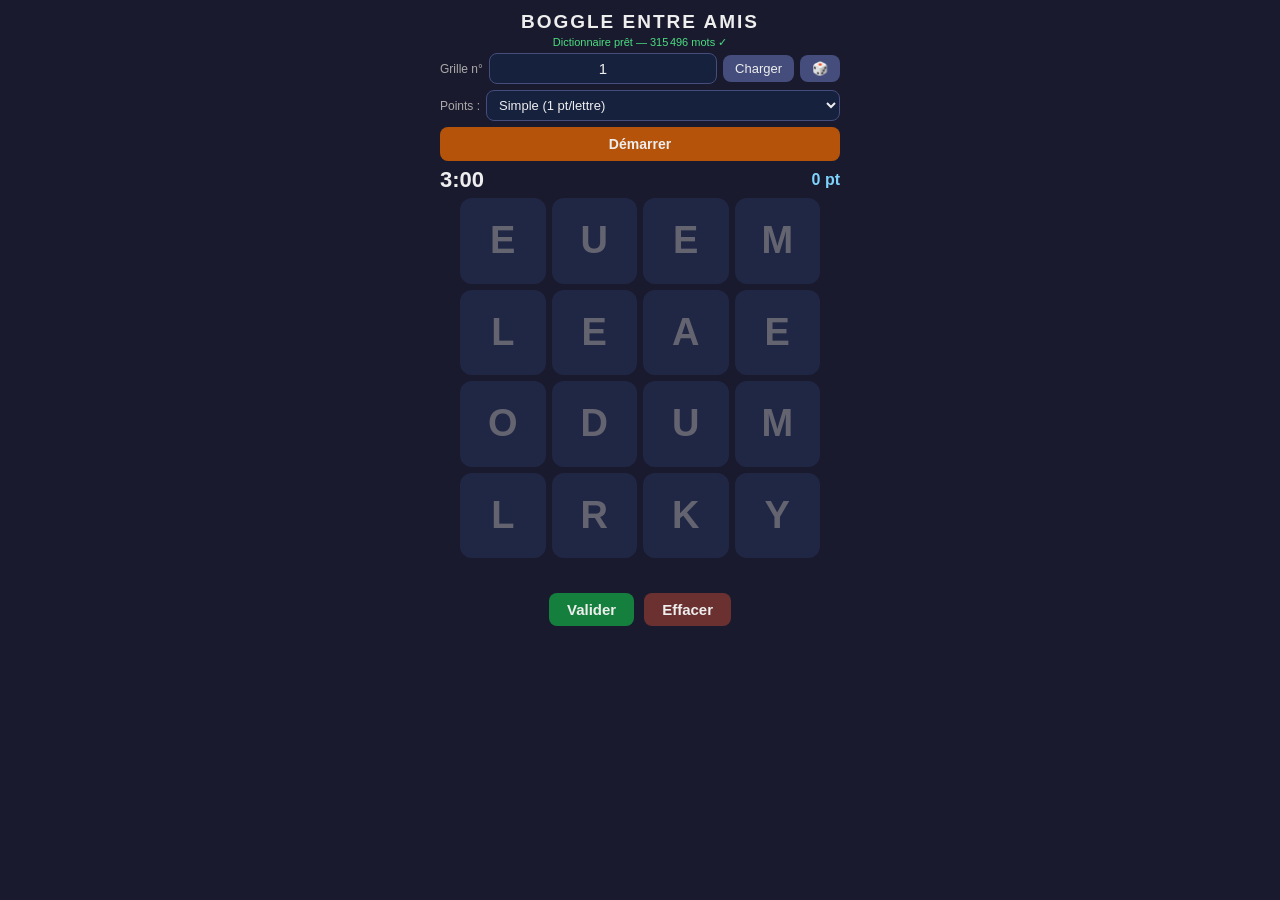
==== commit df2931d7: "Ajoute la page admin : solutions d'une grille sans jouer - js/core.js : moteur partagé extrait de ap" ====
--- a/index.html
+++ b/index.html
@@ -3,227 +3,17 @@
 <head>
 <meta charset="UTF-8">
 <meta name="viewport" content="width=device-width, initial-scale=1.0, maximum-scale=1.0, user-scalable=no">
-<title>Boggle v4</title>
-<style>
-  * { box-sizing: border-box; -webkit-tap-highlight-color: transparent; }
-  html, body { overscroll-behavior: none; }
-  body {
-    margin: 0;
-    font-family: -apple-system, BlinkMacSystemFont, 'Segoe UI', sans-serif;
-    background: #1a1a2e;
-    color: #eee;
-    display: flex;
-    flex-direction: column;
-    align-items: center;
-    padding: 8px 8px 24px;
-    min-height: 100vh;
-  }
-  h1 { font-size: 19px; margin: 3px 0; letter-spacing: 2px; }
-
-  .dict-status {
-    font-size: 11px;
-    color: #aaa;
-    margin-bottom: 4px;
-    text-align: center;
-  }
-  .dict-status.ready { color: #4ade80; }
-  .dict-status.error { color: #f87171; }
-
-  .seed-row {
-    display: flex;
-    gap: 6px;
-    align-items: center;
-    margin-bottom: 6px;
-    width: min(92vw, 400px);
-  }
-  .seed-row label { font-size: 12px; color: #aaa; white-space: nowrap; }
-  .seed-row input {
-    flex: 1;
-    min-width: 0;
-    padding: 6px 8px;
-    border-radius: 8px;
-    border: 1px solid #444d7c;
-    background: #16213e;
-    color: #eee;
-    font-size: 15px;
-    text-align: center;
-  }
-  .seed-row button {
-    padding: 6px 12px;
-    border: none;
-    border-radius: 8px;
-    background: #444d7c;
-    color: #eee;
-    font-size: 13px;
-    cursor: pointer;
-    white-space: nowrap;
-  }
-  .seed-row button:active { background: #5a659e; }
-
-  .mode-row {
-    display: flex;
-    gap: 6px;
-    align-items: center;
-    margin-bottom: 6px;
-    width: min(92vw, 400px);
-  }
-  .mode-row label { font-size: 12px; color: #aaa; white-space: nowrap; }
-  .mode-row select {
-    flex: 1;
-    min-width: 0;
-    padding: 6px 8px;
-    border-radius: 8px;
-    border: 1px solid #444d7c;
-    background: #16213e;
-    color: #eee;
-    font-size: 13px;
-  }
-
-  .start-row {
-    width: min(92vw, 400px);
-    margin-bottom: 6px;
-  }
-  .start-row button {
-    width: 100%;
-    padding: 9px 0;
-    border: none;
-    border-radius: 8px;
-    background: #b45309;
-    color: #eee;
-    font-size: 14px;
-    font-weight: 600;
-    cursor: pointer;
-  }
-  .start-row button:active { background: #d97706; }
-
-  .topbar {
-    display: flex;
-    justify-content: space-between;
-    align-items: center;
-    width: min(92vw, 400px);
-    margin-bottom: 5px;
-  }
-  #timer { font-size: 22px; font-weight: 700; font-variant-numeric: tabular-nums; }
-  #timer.low { color: #f87171; }
-  #score { font-size: 16px; color: #7dd3fc; font-weight: 600; }
-
-  #grid {
-    display: grid;
-    grid-template-columns: repeat(4, 1fr);
-    gap: 6px;
-    width: min(88vw, 360px);
-    touch-action: none;
-  }
-  .tile {
-    aspect-ratio: 1;
-    background: #2d3f6f;
-    border-radius: 12px;
-    display: flex;
-    align-items: center;
-    justify-content: center;
-    font-size: clamp(22px, 8vw, 38px);
-    font-weight: 700;
-    user-select: none;
-    -webkit-user-select: none;
-    transition: background 0.1s, transform 0.1s;
-    position: relative;
-  }
-  .tile.active {
-    background: #f59e0b;
-    color: #1a1a2e;
-    transform: scale(0.94);
-  }
-  .tile.active.valid {
-    background: #4ade80;
-  }
-  .tile.active.invalid {
-    background: #f87171;
-  }
-  .tile .order {
-    position: absolute;
-    top: 4px;
-    right: 7px;
-    font-size: 11px;
-    font-weight: 600;
-    opacity: 0.7;
-  }
-  #grid.disabled .tile { opacity: 0.35; }
-
-  #currentWord {
-    height: 26px;
-    margin: 6px 0 3px;
-    font-size: 20px;
-    font-weight: 700;
-    letter-spacing: 3px;
-    color: #f59e0b;
-    transition: color 0.15s;
-  }
-  #currentWord.valid { color: #4ade80; }
-  #currentWord.invalid { color: #f87171; }
-
-  .word-actions {
-    display: flex;
-    gap: 10px;
-    margin-bottom: 6px;
-  }
-  .word-actions button {
-    padding: 8px 18px;
-    border: none;
-    border-radius: 8px;
-    font-size: 15px;
-    font-weight: 600;
-    cursor: pointer;
-    color: #eee;
-  }
-  #validateBtn { background: #15803d; }
-  #validateBtn:active { background: #16a34a; }
-  #clearBtn { background: #6b3030; }
-  #clearBtn:active { background: #8a3e3e; }
-
-  #feedback { font-size: 13px; height: 18px; color: #f87171; margin-bottom: 6px; }
-  #feedback.ok { color: #4ade80; }
-
-  #wordList {
-    width: min(92vw, 400px);
-    display: flex;
-    flex-wrap: wrap;
-    gap: 6px;
-    justify-content: center;
-  }
-  .word-chip {
-    background: #16213e;
-    border: 1px solid #444d7c;
-    border-radius: 20px;
-    padding: 5px 12px;
-    font-size: 14px;
-    display: flex;
-    align-items: center;
-    gap: 6px;
-  }
-  .word-chip .pts { color: #7dd3fc; font-weight: 600; font-size: 12px; }
-  .word-chip .del {
-    color: #f87171;
-    font-weight: 700;
-    cursor: pointer;
-    padding: 0 2px;
-  }
-
-  #endBanner {
-    display: none;
-    margin-top: 12px;
-    padding: 12px 20px;
-    background: #16213e;
-    border: 1px solid #f59e0b;
-    border-radius: 10px;
-    text-align: center;
-    font-size: 16px;
-  }
-  #endBanner strong { color: #f59e0b; font-size: 22px; }
-</style>
+<meta name="theme-color" content="#1a1a2e">
+<title>Boggle entre amis</title>
+<link rel="manifest" href="manifest.webmanifest">
+<link rel="icon" href="icons/icon.svg" type="image/svg+xml">
+<link rel="apple-touch-icon" href="icons/icon-192.png">
+<link rel="stylesheet" href="css/style.css">
+<script type="module" src="js/app.js"></script>
 </head>
 <body>
 
-<h1>BOGGLE</h1>
+<h1>BOGGLE ENTRE AMIS</h1>
 <div class="dict-status" id="dictStatus">Chargement du dictionnaire…</div>
 
 <div class="seed-row">
@@ -264,423 +54,5 @@
 
 <div id="endBanner"></div>
 
-<script id="dictData" type="application/octet-stream">H4sICEusSWoCA3dvcmRzX2ZyLnR4dABsvVma4yrTNXr/z0qVZrv4XsvyRpBPZc1/IMciYjV4n4tMVrQ0EQjUevu11fPc/t8W5a9HMXgCV4Ly7MQSk7fLRorPXgyaAqHAWQzKxZswnVr+GnE8KaK+qoG/IkDRrhompkDsRrAJVYOuqyG5sPHFdnX2orTqWB0qbcW0JXM0ITLhS17NZ6L/O0ZBORnP2/FE+dyEqsFsfVKnYePvxQRuYOyMC4lF7SyLZvaCZHYgaLPrW23lg3RNI6RWHJqCNShyIOHmuC7EauPDw2wA5aLVzPrKrADlHWdmkDIvJpADd7a4MjzBv5EY/2ZenMdotypUDJrC7kQzuDmuC5FdJ30u1CJz0WoW3UqirlT2KMlPyryYwI5yYnzIV+nzkyyf9PnBWOhFm8ckMj7I1fSvU/WDXPrLiR+kOc3mTU7f7gVlcLcM/gRFSNLdcBPaDFbH2SOQpxMuMcFiEr0MXBciexjUByEHYluoSa/SRbZoFsf76kWLCRireBH9NaKulHeB8ZuU3CF6cSDreRDL2hlOxbOryx297eho354CRegkTJSywhJ8jkS3QehighHr1gRgRdd7JUBidQ5EVyp0tJ2x6DbQXcPcbVy7j2pHpzmG/[base64]/3Q+c2iWG0EVMj32vqj/hU0v7hJNROoEVBvaAmEGVlrQVIYJeo3/JYtk7gAtiw1lJchGduwAApEHltSiER1L/kRsRnOUFsnQGp+E8cV9OiyOTyOIqYH1ToR0TCDmX6BqkK3HIl862hYN+H3EdJhlJYgqAlOtkrfLVopkRS8ATeEsphPNBBGtmxT11UL4KwIU0f/M8wCbUDXouupXsZ4VdaMsrtlYJHxitRspD0xbMmEmB2YeqO5b/K9ZRBsulOKadITgDaCQZAx+AIrOQmlUHpB1pl5PtfBQUCQzvc1hvooNZSWQDtqLwZ0ILKllYzCoE6FVpTlKi2SEMoxokuXRc31NdDH/r3z1LArK7NPE0IlDaiIwZzlmj6+iokz7kd2dAJxo64WoBEbEKJGkZ5FCdC1xNmTE3JglVdHgoTXgjdN/YQk+aptRnOVGUIVMj10r6lxhX4q7RJsRzoBqVFsgzMBKC5rKMMDj3cF/UIIxO/9g1y/0XQgmq9znsM0yGHGWMcvJOGK/OMtKEB0LTLVK3i5bKZIVIQY0hbOYTvQVRHbhyP1iAKrDXxGgiP5nWANsQtWg66pfiG1isV2djUV8E6vdiDAwbcmEmRyYeaKBsA6E9XnFLpiAF/uo81+J/zmbE4WcrDkcs6wEJqwnEXlgzZZeoAqhfnQ4UJoGY/5/1PhfskjmDtCy2FBWgmzdA/uYQOSBJbVo3QP7mImydQ/sYwKlRTK0j0nC+OJKoRAYjzaoG8kdkLVjH/[base64]/d6OFdHt7i0f0d3tzBnR3d1vF7OnZDx+/mLLdycB9Hd2nyFg3uz/DmzAWYJ0+tILhhg7s1vFWj+zTLTRq7Q2O3Z3Rvxm7M6K6M3ZLx+zF2M8buxOA2DO7BXAe/LArKEwAKHFm5rg3lRlCF2Maq7lR1p7I7tZkqK1R3avM6FwgzsGwlSsolxjedIrS7rYewWs5U5QxXqwmrYzWTC9YbwwVTKUXtFv+3LHKxCZQacb08AFgVZbau4UDWcCBrPJA1HIxaHm0ajzbNjjZNR5tmR5vmR5uWR5vGo027paPCEny4jexvOPw0Hn6aH36aDj9Nh5/Gw0/T4afx8NN0+Gl2+Gk6/DQdftqNTUsLmsqQIIp6LzHrAwUzTiZmCcZ3IZisWWEk0fj6vaGsBNmVialWycvQXVCKZGX0EprCWUwne5dEduyiqN+pDn9FgKJdNWhqXITYjWATqgZdVx1mmAOL7ersBUMdWB1isBPTlkyYyYGZAz22LCpKNOOBJj/Q3gcj9NioBAbC87DoPBSch8Xm4aF5bNBFYB7pqLAEH25z6B8Y+QcH/uHj/tCwPzTqDw76Q2P+4JA/NOIPG/CHxvuh4X6waWlRC8oTABKa58WWRMmENPz2LYuKEg3t6FFHfzqj0jcqgYGodItKV1S6RaV7VPoGXUSlp6PCEnxOlW4zpYvZUG4EVcj02DUFqzNYXcHqDFZXsLoFqytYXcFST9IiW0EPlQMpT7Wh3AiqEJtU1fqq1le2vjZTZYVqfW1e5wJhBpYt+0NX0oGN/1ywlIrQ7o48fNXypSpfuAcYunSeWG3mHmB0NoeDT9Esfrb4X7PIOn+yTz/Znx/k+M8GhSSzNz/K7x+m94+y+8eS+2dLvWzTT3iIPP1hmv3EfbRZpt7Iyi6QrPCOWlhFlG372m5XMT0aVT7ID+Ug58OAV1FRlvSTIZ8AnL2ARSUwYowSSXoWKUQHEqPx8RjfLKGajgpL8OF2juIsN4IqZHrsA2Z7QDJNFY3DbA/[base64]/APTlkyYyYGZx5M8ichM8XfNmxSAxs45ltgEOWqJmbtJT8U5OPVrnpHMciOoQmkZxCkobubDxKYsZqYEsOucxdVybEBlhyYpmy4Tui2GJFVFkR2BNoPV8aJvfWWKJGGCxUSNZ5okYR1hooCQA7FpW9XwNzyFpWHuDAaI/[base64]/TimIJGwJqR4onVCCT5xARQlZGZCM2yziu8VxHks/[base64]/aFYAHykJAUYD3MGJYAteFgKtJkXjiSJ5Q7C5UDJoC4E4mJ1Bg1QK7tuG5c2IJMHSJNXZNF1DO+RYHQbbygpRGjgWqBk0ZaZbY+GIXob+E1bG1qK2YDskkpxeh3ZqkEaod6Mcb/SNvP/KXFzonZNt+qkG17IdwsCwEkzXiluUswcgm682zEf+2+F+ziJaO3A+N3AsNXHEcuSEacb1x4HLj0NXGwYuNQ9cah11qHHGlceBC40gPBUUy09s89o68xDhwhXHYBcbB64uDlxcHri4OXlwcuLY4eGlx6Mri4IXFweuKA/1IZRjNE6GRlxSH+hUnPbPcUWee/Yzcs/2894oPlIUAovlax0+M6U8O47usT5SFgKJ4bwhQGnxrCBTxG3xtv65xmsUkv+qWxSRvZa9f07Pw5dqpRZEElSSft8AIY2hIUmseJwiDjRaodqsZtd6fGx4FAJF5Z+Thut10i5BDU2gGzWsmkSivIpMJlEGZuPlinPj/jpHFJB/l9bsQTNZ7J7p9RbMTgg0eGcfX22qm3EJS/D6vaz/3HO9Wt/n6HNAp2IvjFMAqA9KiwSNqi/umX1/[base64]/apYKW+EJXAyMiWm6Jaboxo0cKeWA2AbodqOqKXCE65ZWDKDUEpNwtIuTEY5cZAlBuCUG4MQMF2YKJqkK3igJcbB7vc2MK0oKkMAZBGhSlUPH2KUqcobSbEIF/[base64]/Xh39fnV0+tWZKq++SfGp6p7dFQgFzmJQLphHr25p9OqeRa++Ud+qYQolhgAVFQGKWHGmw6sjG16dyfDqnguvrlR4dWXCqzMRXl158OpMg1dXFry6JcGrKwdeXSnwUu9wwH3paPvq9CWvGgPzDpT/z2qpQUrCRzFIdjq2OLxhJwArbmEQYredpGnVc1uIulKLXT0x4iRX6f7h+cN4FSL3jF4VVuO+Shfb8kGtmmsrMsVIbR9k/aTPT8aHu+1D4T/1ZVaQrp8MRZKM1cUqXqw/[base64]/nEzy8jGCFQbtWlWAgMSdqE5I4dTcJcs5tHfXotVDdLtwOMa2jvIq5fTABJRZkROHAp7cBltINT7sDlsyMvnR28bHbYJbNDl8sOu1R2+GWyIy+RHbw8djzSUWEJPtzmwOH6xcHrF4dfvzh0/[base64]/OQ8Da3D0IOxD7PtTXnuX1IF9miWRzvq5clk/hhH1GL6K8RdaW8C+fplNxh1uR4Y6xtnDnGHF9e6T9wbf/AcPO6/mFX9Q9d0z/siv7h1/OPvJp/8Fr+/[base64]/jOSJk85A1aDrql8K58lTzQldnY1VSE8/[base64]/hJCkbazDdFkOS7laVZRW+iZOwCW0Gq+NF34ZBOcZP4wAvJuqXcs0+jwPqg5ADsUczaGwNMZ99wid1Alm1Ximh9i/DNyJj2YgM7T9G7j8G9h+D+49h+4/[base64]/PkUb7qgSM5Rs3oc1gdVzMidXyVa2iL571TryYoBMXrguhjnzprDcJORDbz3pBr9JFtmgWx6vEXVj7LFeD8hbqpPai5I6Z21ChKpMIblWBOWdQxGJwFJolMBYWC4pCohqtSq+zLRAOwAI9UBYCqAxllXd5kKkIDA/AsPEfPuJjGfBBfQ5wx6B0Dkr3QekalK5B6bqCcGFTFpNN7X4lISlXY2v7cj3hImVjDabbYkjS3aryY1lvLmhCm8HqeNG3YSg+EMX6XNYq1C87lnU/q5zUByEHYtPW3LgTwbFvQtWgWjZ29WXs6srYLahv4vlVFsJFZmNshXzsS8zH7kEf+xL1sa9hH/tmdt3M5L04NAWrkSEeu2I8dgvy2Ncoj93DPHaP89gt0GP3SI/dQj12j/XYl2CPvbRPyryYQA7c2eKK+BsXBiaazFZuNU5HA1WD2fCkTL0af3c/bmDsjDaJRe0si2b2gmQ2Pmiz626GG0qiJFTVxaEpWHMiFRJujutCrDY+OEwFUC5azaynTAVQSw/aJ2VeTDCaYxPIs9dyvWdIKO2l6vnOobAEroQbLCRSdH6xvxMWx66TWFFUI46vLOIceIJI4oQncRVCvQdPjQOKu5uhKYuJnD381BiUq2FIj+XUeJKy6TKh22JIUlWUuXjw/DdhdbzoW1+VhofOfwMvJmq8UvDw89+gPgg5EHs0g8bWOPL8dxKsy6r1SgWzzAc624Fe+v40KZcY33SK0O622gAE6aK/hNUxW6jd6RvDriNotTNmtXvIalfEalfAame8amenO2NVu0JVu0Wq9rbidDhelaAInYS74SaESi5cF4LVXJQThnyARS8Kf41YfNqAvinMnhH/SxbJROO5D85dMPfAtgPW/td2v773zZ0v972zylHqA6VO35M6DRv/[base64]/M49NEsFH00j0YfbQlIH20zu+5m2M+IklBVF4emYM1BCPtoxYal+MCUj6Epy+CUZXiKj0P5qMp6atHto3mA+2gW4z6ahbnjyktAOXBniyvgHTNs5xzbfZbtmme7Ztpuc23XbNs533abcfsy53afdfsy7/Z15u2ce7vNvsCx8yFhIiQACIrYmGJIUjWvNKHNYHW86NsIKeq7zeTd5/Jus3n3+bwvM3r3Ob37rN45r3fO7F1ze7fZvWt+5/8ti4oSzcJWbmAfN/huzcB2buT7NINv0ug7McBSQINOj2q+YjP4cs1EGc/TonlueboUSMwM8GnhPTecNiUkG1tYYApwBgWcguQVluCji5kdeIln8PUd+4ANiFNQXDJNFQOlXDgtE/S2ztB7OoMjDQuayjDA1Rd+K0RfCYkeZPPVdjQcrearx3jXOPvAt4ztFWO9X2wvF/ubxflaMd8pLvN7bbNIMq4eBAhW0AVFMrO+GQ68EMy3gf1VYL0HrJeA+QawXv/lu7968dfe+tUrv3rfN1/2pRmMaJJl/PuKL3oBkdkJipCkE/Vtn180BEpmLyiDUf+Zn/wJUIWykiCkWsXdzYMpi5mRBnads7haDgKoHIJJysYaTLfFkKSqKAIdaDNYHS/61lfGPQkTLCZqPMOZhHWEgQUhB2LT1qHZEcanlAp+ufWNjl/XF9ia4xQ8C8q9OqQY4Fr4DQb757GhrATo/s8Dw/XzwFj9PJgYP49NimQhK34elhQ/D+XEz8NS4ufhGfHz2KjfqQ5/RYCiZxESkwMIQiL4z7H8eSBzfh5MnJ+H583PQ2nz81DW/DyYND8P5czPgynz81DG/[base64]/MLalcRQ1PwlbsLRRk/2JqgCmXbC36NFVDcDG7BD7ImFDPjW+w3WUW5Wvan+M+yJimbLhO6LYYk3a0qhbrg51kTNqHNYHW86NswMOKFv9IKvJioX4x6sV9qBfVByIHYtDU37gSwb1nEA8KJIKso0cqOTnV0qDOufaMSGIhot3h2RbNbLLtHsm/QRRR7OioswYfbDFBHeDqD0z00XYHpCktnULpC0hmQrnB0C0ZXKLoCoSaPRkAWRgT3OC6YnlmFKgC4zvqfQpnRiU0l4PeWRUWJLn2j79/o+Tfj971RCQzE79vi9634fVv8vj1+3xt0MRjf6aiwBJ+z79vm3reYDeVGUIVMj11TWL8Z1m+F9Zth/VZYvy2s3wrrt8L6zRanBU1lmKDetyfKYOSn237zu22/[base64]/XvydF/U51+CsCFNF/JgKuYCeqBl1X/VIO8OJ1QFdnYxV/u3AdxIppSybM5MDME0UnsgfvYp7xBkh59Mi6w76wI7x6WXH5krnNC5jVrmBWXcKsdg2z+kXMmlcxKy9jVn39sNq3D2tcvKx59bLi8qWmVF7ArLiCWXkJs/o1zKqLmFVXMSsvY1Zdx6y8kFl1JbPapcyqa5lVFzNrXs2sMq4F5QkACc0JZvGcDZ8/fHB9qidm01VWgmzkxFSr5GWsLihFsjJcCU3hLKaTzUwiW3hR1O9Uh78iQBH9R4hOfLszUTXouuoX43Ty65wBXZ2N5fie9qHIIFZMWzJhJgdmHuhRcaUs0cWcS3oM+dwHP0vqBAj+9f94/Mxj6iwnY4+P681yMp7zX0zSWQY3ZvEsk9GziJPJRJBFOf//O3imGxiRJeWKXYqFwJCkuV0TIVETUk2ICwirFZEJQojqZul2CefBIV9TPcbrd1zhTBTMs+Oj/cSpRGpRJBFxBLzY/9pbO//ypZ1/+c7ORJSWmGuAUI0TsURk/[base64]/[base64]/NkLQbBev49faR0w2Uc2+nWgxdfS+rsYDHaPBSTAZP08MDaBLuaclDHvOOdyvuVcwzzLOYZvJsc8wxzT/OLc0ryyORXzCXNpxjTmUM6fnCAxOXJiYFLYhOBk4ETAJOAEQPIz8ZX0THgmO5oz2v/jr4t9Rc5nvscRNQ+mvUYmzxKMGNqu3esF45JWIjB7IQBr7ATJOh7X76Q6hgBXG4hdUMtCUPTzVXpZCBNFUouAiBbS7tebAy/WAjLEM6/nb7BtBHGoJz5JVKGMWBCtODZ9g1LfTcO8tLiOJUJahs7i2MyRwkkgBZLK5JmkbLpM6LYYknS3qrg8BGWCJrQZrI4XfRshzookTLCYqF+cJUlYHzlbQMiB2KMZFJsuzbv7Fozye8uiokR7v9G9b3Ttm8H/3qgEBmL7bZH9Vly/LarfHtPvDbqdqjguJCQb+f69WQey2sISfEb9W6Ch3AiqkOmx84rsN+P6rah+M6bfiui3xfNb0fxWLL/ZSvRU/YQTepMvHt6+dXj7zs9TJQKTPLLSSxb5uCMfdbx+/SGOBIOHgfFeQ+fzoYmqwRyApEy9Gn93P25g7EwcEovaWRbNHBKS2Zegza67GdJGlISqujg0BWtOZE/CzXFdiNXGB4fJBMpFq5n1lIkFaulB+6TMiwnkwJ0trgz3IpRMHOGHDu8XnB8yT/Qojk0lYKpSz751rp/pwG90jGgDzmtGPmsw8KjB4JMGA7fnx+t4Yk9BLEFmvAiJ4l0A4hAMczbc2XBnY3E2zNkwZ+9N3H32OtGbGU9s5bNa76IeWUzyemv7+k1IoGLQFALGYSHBZM2f/pgFft7BCGjMnQIQmBXlDExAysBRLVQCY05nIEnPIoWZgMDHEwLoqoEx/[base64]/cjKNTyZOzNzi+tvY1T6g+yBTPZwMSJAuq1Hlt/XctjlMQP7ALFMwe/ycRh4D8tZ1b+Xd+Ci7KQrCnzb/5gbhA0TdAsif4M88goxSg6ALxhvkt3y6/6c3yG94qv+GN8gl2WlFpPrwAJCkQy7MI0Tjn3W/d5ASOzvyOm5xRQjUdxasMQJDBdWG7itpV2K45gX7nDc8EVUhuNAo2DuqX19jQfkyO37rhGXiBMAMrLWgqQ4D5C9FRgjHDHwCs70JAVu3F4MWu2+v3ddenOJ6CMuL/n6t4xWW7BGeiEMXFkAQhOh4/qT5RMl/lTy0Gkw1N6p3RzETBPNMyHga6/d+Wr7AAkdkJipCkE5W4wpOArOt8FKgaTKeFJ6bExn8YLI5Nf3fCnRo7JoiIRe0si2bkiMgIftJm191sRi2waioOpYyjTVKOm8HNcV2I1cZHD/OIlItWM+smJgYp7zOmiCjzYgI5cGeLq3nuKVwXwluXZ6BGLTIPeZ6HilpEHnidjS6MD/2l8ee2aPdF2T2XlVjUlhotxHnS6VT9IM8PevW0reLPipaOrCHWSacx/ksv/hahu1odf7h1KvFR+bsIIIwvrhQKgfFoE9VfqBrcpVCt4trMh+qtmSjArnMWV/M6dHSYpGy6TKjwvEW0A1WDrG1Spl6NL3YR+ktYHXudK4ZD8ED3QkBRgCf2eICTPW4ZnpG/[base64]/XrU5vqfBK8uBRaXPEoLSnGgPpt5gSoUDb2g0BzgAFVIDpta0NSEGOCJCgHqadWg1bTA6SkXlusVofhQDCHYZzYw4S8qJeV61XH2AOSi55J9cbEYuSDmhFGr5llW5RwB0dn3ZLhtX0zzCO7kIp5HcaNW4ZxrTq7i7/JBLuI8oi+0KZisLNh1fFRKc7wtRF2pD7slXGUNWFniUj6r9HHHPBe5DAjmu5HuykXmZXG5OgSRfVW2TrSjpZa3GAgbAnae3VaOMj8xBspLz0nLR8/FJQ+Rg8o/yz3PO+Wc5ZvlmueZ5VhA67PSzVNtSbNMMaQXU4sxRkoxnZRKSxpZCln6KHUsbZQyli6eKpYmliKNTUsLmsoQIP+XLJIEzaidEvFXp52S8FEMkp0NyN+fBgpx1AAfvcf3cAmD/Ycx/[base64]/yky1+lixYgt9QwoHa+rSmPtXSJ21TjfrSThB3Pg/e3jx0e/PI25uHbm8euL154PbmwdubB25vBihCkgKxPIsQjXOKH3b38/C7n0fe/Tx49/N4ob7CEny4jXHErciDtyIPvxV56FbkoVuRB29FHroVefBW5KFbkYfdijx0K/LQrcjjpSanBU3nujrL1Ig5d/Am5YW+C0GyUhb9wibj8D3GwS3GkZ1Wj9Fd9BW7i/z5vNuRPcfWQr+dd+NP5930y3k3++G8W/xu3g0/mxdg7ikObSkObh4O7R0ObQoO2xPMdz5u8fNpt/z1tNuBiMR2IH867YZfTrvZD6fd+LtpN/5s2g2/mnbjj6bd8JtpN/5k2k2/mHbjD6bd+Htpt3gP5XbADEY0yTL+zUu1V1FRZr35ReAA4GRA8qvAE4CRMTl19TWxFLIlpx8rz7j2OkuopqPCEvydjvE04MRkNpQbQRUyPXaNI3/iQutEpoo2c/RPOyyfOiqfvJR6qNOwoKkME4xfWxYVZVZ+QahUcDIAb0QlMHLcAkl6FilkMwKrAdDtUE1HhSX4cBsjfZUbQRUyPfaBIz0hmaaKxnGkJ2QzOdIBYQZWWtBUhgBfNYuCEvydqKHcCKoQGovflgEUl0xTzRbhF2USqlVtgTAD6z0x7sWxCaxBnK6DPy4D/FxwWYjTKRFS4pwTZWouMvZojk3wl7A61gBoXnyxC9HKtt2z9Ykmszy3RzwZAJjs0u55b1VEiOKQN8t7EaKwEkT3AktM3i4bKZIVgwhoCmcxnRgGENH3SVG/Ux3+igBF9D9nZoBNqBp0XfUL0zOx2K7OxmKKJla7MUmBaUsmzOTAzIHCbGZafBV+FgVl5uTE0LnK82h5YExUDJpCQmxrACc7r4HN8mLMTwnkhwT0GQF8RACfEOAHBPD5gPx4AD8dYB8O0GcD7KMB/smA/GAAPxdw45dyb/pM7o3fyL3pA7kT5m4FMNjBKSiSmc0pLYsNZSWQDjqMVMGXBfRdAX5VQN8UsC8K6HsC+ppAfksgvySA7wjwKwL4hsC77CWLbGRnK7s3s6udXQ3tfO4msCmLiTh1e8CGlKuhjd0fswlSNt1MGKeubwoExRqLIUnVhgxRx+M2gNXxom/DsAyE9/mjCvVL0ev2AE5SH4QciE1bc1OfQsXgKSxodQhmmY/NJrqY3wW3LxMFM+8zv8Fc2K+HMOaZTYATKC61AJL9XYSSObIoKMGPcn4DN0ow6ny4JVExmMcwkNKfz5i84Zm3UwFPYPSh4XPKwN/FMQRgklF7EZrMd+LEXetEMWr5ivoEwZjFz3ObHwxK8HZQrgf7ynyor9yPcz7Vl+Bi/TuO9//Lf+QrMzVzNLMTUzSnZ6QppqWmJKejpqJNw5iCmH4FZ3mFJ3mcjZqJcxbGDMzZl9MiZl3OOMw2m2mcZZxhmF2cWZhVnFGaTZxJnEUxg2AwvxYwi2chOBNlGYrpJV6DjDIYt/jYE1AyZ9zm3sipEN63GIwJkvXAls6IEMWl4ARk/S5CyYw39ICC+dxGWk8kJtsGAqL5oBhQMWgKCcs/KJMRxev3hpYETPZ7zS5CyZy/JZ6gCDmUpsFA5/FAmYzXO+GyB4nLQrjadRC4iB7pPEHIr7uET6GLeX79ns2f5Zvxzz98e4Aw2Y+CMo4/gVM4tzoJqhAVc88DKO5uHkxZzDmHhV3nLK42U1rUjFuSsulmEpPZCIpYYzEkqdpwTXKgzWB1vOjbMOTEJ2GCxUT9ynlLwpvcPgg5EJu25sadAF4vscwzHOEQ3GoWBSX4O1FDuRFUIfTsVjkUt8qBuFUMw602U83m3ioH4FbV/[base64]/[base64]/61pl8w9mIRdk9l5VY1JYaGVS+suxU/SDPD3r1tK3iz4qWjniY/U1lY/yXXvwtQne1Ov5wu1CE30VIzNqLYwhkh3LE25jCu/o+8gVNEH8mfOKg/uRRJsceg27TiQPPEeeZQF7YnAAM5Fiz9GrKLDt1KH7mEJc5o4RqOqKXkidQfHs3IVBDuRFUIblRj6xP6oLXiLTROUixU5CiMxBe8pwQrLSgqQz3DWWGYiIKKwHbsrPVOxu9KxL7JkWyGIzdo7FbOHaPx74EZN+oz9He4a8IUET/iMTOUOyKxb4EY7do7BaOXfHYLSC7BnW3cd2XobWg7BYVDRXN0KRaCE4iKsnQKqmNYBOqBtXoan2s1seqPtbm6qrb+ljbUv2KaUumnZ+CXGQucbVicF8c6Iwi6UXogr/CdSGs0Twduwg6UqZRCpCTH9sE7hJ6fA8cCMxZ1q/fG8q8VJyQ4nsRIrMSZCcnlpi8XTZSJCtHM6EpnMV0coiSyO7W+NWmBFSHvyJAEf3H/JtgE6oGXVf94vwLLLars7Gcf4HVboYsMW3J7L0YJHs0ITJRhSqzqnDdJiHYULht39mhiZJZsmAJfpRxvv8uMjMeTIy8BFB1CaDiEkDFJYDKSwAVlwBqXgKovARQ7RJA1SWAapcAql8CqHkJoPISQM1kzksAFZcA6oNuMwtwrl95rl/9XL/qXL/qXL/yXL/qXL/yXL/qXL/auX7VuX7VuX59sGlpUTeUlYB1VLamsjFVY1o3KZLFYa0+rtUGtvrI1mVo60b9LnVs1YEhQEVFgCJWjKGvHPuqwa/L6Fcb/mrjXxWAahGoCkG1GFQPQrUoVAtDVUthZkgmREdtBGClLMYmzmAq9pOV+8ma5zNVpzIVZzEVJzCV5y4Vpy01z1gqT1aqnadUnaJUOzuxT+5PArqI5jMdFZbg73Ssta0+xWwoN4IqZHrsmiLIU5Kqs5HKE5Gqc5Bqpx9VZx5VJx31yRaPRkAWBop7/fqEZ1ahCvK8At+gvRBlUcQH6RMEK/erFVvTalvTyq1p5da0amtauTWt2JpWbU2rb02rbU2rb03rsjWt2JpWbU0njBPuhMbOmZzYBN/F8W7N4LlYzT1vxZ63cs9bm1lkrnDPW7Xnrcuet9qet9qet2rPW23PW7Xnrbbnrb7nrbbnrbbnrU0xoJkcmDnQn+t2fpSFACIO5B8bxz9bnFTWP2kQ6o8yYhwmqELZrSCkWsXdzYMpi5mpA+w6Z3G17CqobPIkZdNlQrfFkKS7VaXjxaRM0IQ2g9Xxom/DUHwgivW5rFWoX0yIJKyPTAkQciA2bc2NOwGsuJwVSMxIiYRix8xKmOx7QbkRVCH0sPJKckBxd3naTDkvCwC7jrChszg2R0yf6pebQbF7uNwcSCZ0K5acm3Uj2ISqQTNrNhTNxqKpQ83V1eRWHXv1K6YtmTCTA5ofY0NZCVD/halWyUPU3lCKZCEaAU3hLKaDpgRhraF+pzr8FQGK6D+DcIFNqBp0XfVLQZhYbFdnYxWEY1gQjqEgBKYtmTCTAzMHymggGBYLhoKRUCAYB4RBUfAgWAw8BEsEEACNfw7/[base64]/TJuAkXdQMbo7rQqw2PjgW3qBctJpZTy3EQXm3LchJmRcTyIE7W1wRN07dprnbbPK2dfY2n77N529bJnDzGdxsCrdlDrePSdzWWdw+pnH7nMfNJnJbZnLTVG42ly+8L9VZEjSb6c2netNcbzbZm8/29jHd2zLf2zLhm8/4tkz55nO+LZO+rbO+LdO+LfO+aeI3zfxmU7/53G95TT9QNah28Wp9YuMr6rxmH9jYCrlfuSe5aKqRy/X7oM2um5m8F4emYDUymLyeD1wXYrXx/nswdWU/idXMOuPB9Cv8SX5S5sUEcuDOFlfCNr99gi8z/HOKr3N8neQfs3yd5ss8/5jo/5npn1P9P3N9mdsfk9tn9zK9lym8zmGfxMssXqfxf+bxx0T+mMnrVP6Yy+tk/pjNn9P5Yz5/TGif0T6llzltk7ptz3dSCBWDprA70QxujutCZP9Inwu1yFy0mkWbk6grtXShfVLmxQR2b1aMD/kqXZXLQuwfrj7JxbE3nglMcmk+79AGaU4ztxuKePrsKisBWlHw9NlE5O2ylSJZ6GKxp8+SMB20vvjTZxdFfTa0w18RoGhXDVphL0LsRrAJVYOuqw5z8gUW29XZC064wOoQp1pi2pI5mhCZ8CWv5pNoYKzt0aHGewktHxpqdZs/3gFUDcIoqNOw8RHwSbiBsRF2EIvaWRZNdAok+jNps+tmJu/FoSlYjRnzgJvjuhCrjfdf0U/KRauZdUZZkJT3TJkAyryYQA7c2eKKOPdTjQ8+NH/yoenRh6ZnH5o9/ND09EPj4w/Nnn9oywMQzZ+AaMsjEG19BqLxIYhmT0E0PAbR+BxE04MQTU9CND4K0fQsRLOHIdr6NETzxyGaPw/R7IGI5k9ENHskovkzEW15KKL5UxHNH4tofC6i8WGHpqcdmj3u0PRgw9vxYyOoQmwWLzYFFJcx4yWnhMWx6wgbOotjc6TA+iUoUN5+2Vh9dFsMSaqKEFhefUpYHS/6NiAWWF2HCryYqPEWWL8eFdQHIQdi09bcuBPCfwd6/[base64]/[base64]/KcB57y0DMe+YQHnu/g0x18gAOPb/DhDT26sTy4YY9t2EMbemTDHtjQ4xr2sIY/qmEPathjGnhIY9CYpjIEOPMpjKG+h5M4jg287jr4tuvIA9vQYW3goDZwSBs8oA0czkYezAYPZcMOZEOHsWEHseGHsJEHsMHD1+jpqLAEH24zKjiODR7Fhh/Dho5gQ8evwaPX0LFr8Mg1dNwadtQaOmYNHbGGmjwaAVkYEZ48jw7PNR+TGp2VqSqCq7i/z6WyKCjBv8r69TbcbofByb6Mjq/5/NZVFJRngFn9+xRifmslQRE6CYGe80evCKvjGEWSblJdshcXLUYuiFQyatU8y6ocI2j0sTTabftimk8rOWlia0NZsOt4y2ZWEm8LUVfqw24ZMmSqyEX4Yep9R+aKXDvU/kO6KxeZl8Xl6nAhenEcgv9t2xMoL6BMGOidsvfta4v/NYvZvYnOLJOeuXMBKMzNawKKEqA4CwHMIn0Czb4lnJ25cOrBaXgoKJK5wx+W7Hv+vOBVtiw2lJVAOuhghjsQWFLLFsY7LQlOIgrR+oxxonSSjFCGEU2yfFw/xV6EJnOv8X8SrxL/J/GOdBaTjFjkmPUa495j5iSgaILvEv8v4oIl/[base64]/Voz/[base64]/tPu+Z3a+Gz/c6r/+5EMbLk/f8+OUdX768x7MQ7yVk/gt4ne3PYm6wAkBSUabbI872A4CzU51KYEToE0l6FilEJxNH5y4Cuh2q6YheZhRnuRFUIdNjkxHAgGSaKtqC4AVkqxC6hDADazQCsNIJvclXgmkSXcj2q/FoOZqdbUaDs7VoKtvZVE69SfDZkTueGrnjeZE7nhS583OD95qR43Mid3uT/14ZTYQynhC5V8ZTwcznQe5RVWRbZpYSC3mFtGJWIakyp5hSllFKKMsnT6fMJiZT3xCrvjFY+NAQEJhHlvE1ecIQB6egSGY2KzIUCcr89PRUdio5mZtKTWamEtPyUmmprERPUxlGNIny8fO67olHeTFipX3/n+xZJnsWZRtZ/JnldUl9FvPQEeBMVFFGHyakDJyd6lQCI+KcSNKzSCF6lTh6dBHQ7VBNRzMes6S/whKq6ZGur+teURaCEwiAdaOqB2uIi/FA1eCiUk/DxhcbDeI5S2Kru62YbpKZ0iPO0maZjF6/4guXRlA0v0JNeLGP5/RwFUnuAC2LDWUliP4GPonIA0tqs5cXqELRhws6SotknBvKSkCv5ya1Sh7bnwfCRMWgKRAKnMWgXGS6+o/k3ZcfyQuK+qoG/uSsNIJNqBp0XXWzaJTzKmFCV2fLikabVwbv9rN7xLQlE2ZyYOZCSzQsHBYPiwIHwkZCdapSq9WrVb1pnCMcQ9i21+/4Wrxwimfx3jlncZFt+2fLYh7vAkBSUUY7J6QMnJ3qVAIjeppI0rNIIbqYODp2EdDtUE1HhSX4cDtTaZYbQRUyPfYBWRSQTFNF45BBAdlM5E9CmIE10P28CzJhuqE/eQOYnwuOMhj79RL+vJ9hRFmpRXMuZUnFMVBEKD5vFWUhoMi0GsEmVA1itJ74YDix8cV29RyCJ74aDoyBeOK74cS0JVNTj+Qic4mrFYP74oA7QtCL0AWjLYSL/grXhbD+YCJPgnUg45/jcXz99AMtJRni1+8M3Os3Ahe/KpHgWQxKPlHZ4v+vSKKinwxIIrVqFhRVCJLeoQmFJHN4i6Z94awvmvTF5nzZUi/7HxO9sEhmeovJXnKuF0z1YjO9cKIXzvOCaV44ywsmeeEcL5rihTO8cIKzLaF8z4bf46MbQCfh3IADiv1dDJKdIGUZqDtCcbdg3BmOOwNyV0juDModYbkrMHcPzd2Cc/fw3JcA3RGiu4J0L/BHBp3KrqHcCKqQLJp61NSlxuY3U2UTWzVodS4QZmClBU1pCA4ZnBcX2ISqwUWlnoaNj8BMwg2MjfCAWNTOsmiipSC9wZvZdTOT9+LQFKzGDFvAzXFdiNXG+68oJuWi1cw6o4gm5T1TXEGZFxPIgTtbXDkOBE7+PzeUlQCt5jpTuMjwZwPv/NnAO3428K6fDbz7zwbe7WcD7/6zgfflZwPv+NnAu3428J4/G3jHzwbe+bOBd/5s4B0/G3jnzwbe9bOB9+VnA+/2s4F3+9nAu3428G4/G3jXzwbe7WcD7/6zgXf72cC7/WzgHT8bGGA0ITLhS17z8HoBaOHgugwUDq0T7Wosj7MXrL04hoBeIE5RvBlwx4sBd3sv4M7XAu58K+CulwLufCfgjlcC7noj4O4vBNztfYC7vw5wX94GuONlgLveBbjnqwB3vAlw54sAd74HcMdrAHe+BXDXSwD35R2Au70CcLc3AO56AeBuz//f9fj/3Z7+v/vD/3d79v9uj/7f8eT/HQ/+3/nc/12P/d/51P+FjkchSNb1K3KjOZYgr3SJkGi04jgE//C85oIKwz9+nnJRnVoFpQBFjYB+NEL/2DlF/UcnFRcmgKqMzAQoxwQjEpODenG9ueHqbquvbcTJQaBkvjaUlQAxvjDVKnlmK0WykOgBTeEspoOOBYE2vynqs9kv+CsCFNF/DvoFNqFq0HXVLyX6xGK7OhurME6sdiuMgWlLJszkwMwTHde7nrHTTxjs/NW1u3517Q2fR4RzArJqERIzroARh+Ds85OgQGQGyDJzJhNmbO1Wc2tBPAWltYqyEFC0CzaCTagajJEHdRo2vtiuPsc2YHUc4xvEimlLphZ+kovMJa5WDO6LA246QC9CF/wVrgthjcayNQk6QhiynnFmFEZeIx1zhHNhG1jYhi1sgwvb4MI2tLANLmyJikFTIBQ4i0G5QN996RvL0jew9A0tfSOXvoGlb3DpG1z6Bpa+waVvaOkby9I3bOkbtvQNLX3Dlr6hpW/Y0jd86Ru29A1b+gaWvoGv/gKJycHCZaSBZXJwmRxaJgeXyXH1YD5D+/63xf+axWz6RGeWSc/YXgAKSc6YJaDoLJTOdiSc1V849XqqhQeYX+GYxYayEkgHDcwgBAJLall7Dn4gNCMHPlFaJCOUYUQTlNf/dzDy9C0g+grikFanVkEpQFEjoB+0O7Fcou0TE0BVRmYSaFxH3+t/ySKZO0DLYkNZCWJYB462icgDS2qzGQPH2EBsRnOUFsngkRWE8cV9OiyOTyOIqZEHXSOkYwIx/wJVg2x9HmYvmMazAXH0yXlcr8cH63wnvOJ18Bpvgtd4Cbzm+981Xv2u80HDmi98V77rXfGad+Ub3lUvd9f5XnfNV7rnoh1f8c5veNdbOrlyrcZL2zXf1656VbviLe2KF7Rrvptd8Vp2zTeyK17GrnwPu+IV7Iq3r2PPUG+hl+pQjuJqYzieqmU84n/JIplR/Hn/v0/R+/98rj/BGSiK45nFsxBAMstW4n96aPTQ4m5pArF6MZjsyKWJjvosBlMhCxr3OfeBJE10HeujDEaN/yWLZO4ALYsNZSVAw3K2JiIPLKnNuNwxWwNhqHK2JkqLZHC2gjC+uFIoBMajDepGdt812wITpnEO3Zj/SvwPTi0R4gmSNT+LluBeDEpehbKF/FQaoLi7GZqymNlf/0iaKFfL7i7PCScpm24mnZA1FEOSqs457+/8DhphdbzoW7dxLLjrE2jAi4n6gWPD3Z84BvVByIHYfTNYHXuF3dvYvY3dw5PfUSHhAguSPqji9KrsveofwYqPqwi7qVVSFuw6zfHSkEXNWrA0Z23LQnj9ffHcPR16XzKi9zULel8TofclF3pfMqD3NQl6/8iD3tdU6H3Nhu7dHs2gsS18w4PFeq0JXnusEYGem+O6EDZY+LExoxaZZRx+bEzUIrKksx8bWxgf+taL/LExIxZl91xWYlFbalTq4cfGnKof5PlBr562VfxZ0dKRJUPsx8aM8V968bcI3dXq+MPtQgnKM46w54YSS8apFePEyJyWJyfH5+TInMqNc5MiWcyH03PhtDw4PQfO5cBzbtRnJtBfEaCI/hH1kxE/Fe1zWRBOi/tpMT8V79NifSrOp8X49PieFtvT4qo+c9KfmvOnpvxpM/5kFarMqjpqEyIzxdf//9XrrdFZXOS1B80Pv1R89GVeTI0flcmflIkfckEZjPgfB1wewuJXT2YxybkTyf2GNhvYaWCbwT0GNhi5u+DWwvYV2lTYjsK3E7mX4EYitg65b8CmATuG3C5gr8CNgu8StEXQ/oCbA+0MuC3QnsA2BNoNaCuQ+wAe6PNgjiM5D+PvWfqoKJMRguvf9aMc73/ziYYoc7++5/[base64]/Vjtc5l/4v9ZUE7GebU15k3OmqsvsyfRD/aizbfhZ3FGmUUIo1HxLl2eU+ZLc5Xvy1W8Klf5llzVC3J1vhtX87W42n7NA/E8b2vlNp9nSxD8R3IeYEQVMxjxtlvNF92q3nGreL2t4s22mi+1VbzPVvNVtoq32CpfYKt4d63itbV4BC/PmKEO5Syuf/Nvm2/KRjkZkyr5PziZUzFM79GKXgaYrJ/574Jvvf876jwQRVkJppPEJxF5M1gBpUjWjBqhKZzFdGZfScyuBkX9TnX4KwIU0f8VuASbUDXouupXxhFYbFdnYzOmwGp3RpaYtmTCTA7MPNHzK/5PYrT4v2VRUWbLBnox0AV83GUiKoGRgdHHXYClkG2zj7tMArodqumosAQfbktDuRFUIdNjH4p6Udjo4i7ROAZBH3cJvECYgZUWNJXhc0NZCVjtkw18sn1PDfNzkyJZHOmnD/XTxvrpg/1cRvu5UZ/j/YS/[base64]/CrmZhgIsnshAKuijLZOSBk4O9WpBEYEJpGkZ5FCtDpxtPcioNuhmo4KS/B3OuYUujCZDeVGUIVMj11DvAKSaapoM+IVkK1HvBLCDKzRCMjCQOWZ7ITpmVWoggn+V/MTFAku1v+223zUO8F18CGU/ELf8auvUb4Zj+3X9Yz5ZUGY7LPHpyuFp2Du0B65EXrEpuaRG5j3Ceuv61soUYLx7/VTTEDV4BxaUqZejb8XE7iBsc9oBIlF7SyL5hxXI+eggja7bmbyXhyagtV4pR7h5rguxGrj/c9MFOWi1cw6k1kpynuWuWmUeTGBHLizxVXi6/2QRhCs+QhJlIWAol2wEWxC1WD2MqnTsPHFdvVo94TVMdp9ESumLZm8sSVykbnE1YrBfXGAoxTpReiCv8J1IazReS8sCDrKlH3mdH5iLs9fKJ1FRZnV58+TBgBnpxWVnnEgaDghTwjE8ixCNEb/9KulwNmJ+M3SKKGajgpL8OE2ki9/UzRBFTI9dpHzCj8nGshU0TjOJf2UaOAFwgystKCpDOOTYEDJTOl1bN0JJuu9fkQIJ7hYv/LBnARFKJi9FZRgHBOU67rmLIJs94ISjJjHiSbz+k3GaqgYDPYzXiMDSmbUEavGr0zHX+Me+RjAkKSJjiyC3OP/ta5FmWx42+ltl7ed3nb8/K+wCf4AHvNZCWHqxIMywi6IFcGoFB6o72BlV/G1zTquIsh0ECBY7w3ZV3xZywgXdcdlIRa1JGoW/[base64]/iPuS9SXmHvEl3h7tJdYr5Fe4rxE2UZCtubGnRDmsTMRmBiXAz7b9jdaXeLgUPLQ8LvscRuKMNjxfPuDT7cHykNmQrJjYQWc7ON4ZBFxm+AkGnFsA4YAzJK1J6QY4H2o/MobLStNhWxpQrIjwQP9YnVBmFI1mAFOypWMv7u1Gxg75wCJRe0si2ZGnaT17NzMrruZD8i5DodVXRyagjUn5krCzXFdiNXGB4cTBpSLVjPrKScNqKUH7ZMyLyaQA3e2uNqLQbGlkiXX4ITJfg96Fwrmd8kiyJ/MrZ9Mq5+YdT85634iUD9R4638/pmTOABZmcTEUzAX+bxYgAsFtziS3+acu0Xz33vNeQWkOL4EF+N6hfkx30B+/+9HXE5IlLv7pKbK+zQj2wI42dN3Hkiu9zizKCjB34kayo2gCmXFQZyC4pJpqjPIE1WDMbITLxBmYOkkE5RLjG86Rci5MmQ7MJETqyU4d7wwXHR4mPcwEkzW63f8DyJiP8vJiFfKeD//DfqWRUWZDW09+9d6dg4P0U9EJTCyr40XEYGlkB20h+4nAd0O1XRUWIK/07FAQ7kRVCHTY3dwwAlIpqminTjIFD3TH3iBMAMrLWgqwwTxb4v/8/yu5FNKF6hZZHuQZkgxLCAFeRYLR8GiUbRgFC4WRQtFsUWixAJRsDiU9FBQJDO9xVjncb7gGF/s+F54bC88rhcc0wuP5wXH8sLjeNExvPD4XXjsLuhHGQ0lGGj0oE44hGO6PeKgks8UXSAEIy+cFrwRcKHjVgjAehaCyfqeR9ir2FBGOANBJ4bpm187TSwxebtspEhWBvhb3y0lYTrZ7W/7YmlQ1O9Uh78iQBH9R9i/8yOkQNWg66pfTIBvfHo0oauzsUyEb31yNIkV05ZMmFW2NJ4nJzyFBWkl90Kz/LM9b9HliSLYCYvj04iJ/27PLC7y+kLTY35U6f2/RysDFCFJJyrP2KwHuFj398Z8sgIE6288gAA0meXX9DtLMHJNBswDKcjQis/PJHgWg5JPFC27o131FtMnQLCCTuK5pRypl1eYcCnpjtaxLXN3co/dyf14/jvm2CcK5nuq/p6bM0Bjw5+oKQxmEHWGo/6q8X8S8RH2KAsBRRPcIgaznIwy5/5V/MovmxoBjTh/SARmRRnBmJAycHaqU+nJSp7dpEAszyJE4zxWBIxJkDiS/yKg2/PmETEVDM3jMSDZsc8AJDve4hdOQfIKS/DR7NJQbgRVyPQ4hDj6BCTTVNF5HHkCsrU47iSEGVhpQVMZ5jluomSm9J+Y87OcjHukzz3T4a50uCMd7kiHO9PhjnS4Z7zvjPfd4n1XvO8W77vH+57xvjOs92c6KizB3+mY90cuTGZDuRFUIdNj1ximO8N0V5juDNNdYbpbmO4K011huj/Z4rSgqQwBjojW/cjuo4/[base64]/W+7UEgUzGJP4X/lfec4te6Jg5j3C67H/eOqfD/3nM//5yP8sNpSVgKpd2mYA74jkRGRFNAFN4SymE10GEf2dFPU71eGvCFC0qwbGeBJiN4JNqBp0XXUYEU8stquzF4h8YnUI0QemLZkwkwMzB8KYp/0zB+XZyc+r44BgR5n/MzSKC4OiiFg4QiermKZlfq0jykqQ3kp+rSMRedn2kl/rACoGTYFQ4CwG5QKNL/[base64]/2HBHxb5oZbCTA7MHOhx7Ed75TYCRIpGjY7t2/NGUIROwkDPkkWQMT7sVrtDYaLUwbG/8eDf7jxEtbuOSG/MQ0jishCLGgh83c+IRXT28kG6eJSFSFEU8X+ObAxT3WJzUON3PhOcQAnuBWUyahY5TDUTpWaSVCR/xeajcuuRD6jlFdSrOAsBRWehtKK9mgF1S73seQxWLSiSmd4ipjUzviLfq2V7Za5XZnpFnlemQ0WOV2Z4VX5XZndlble0JZTfm7ujCYUMQvpB2fm7gUZM0Tw8HV+8xEp8gkiz48uMvobpD9cf0h/Sv9XrNwcSFCFK53OV7yzb4iGaRCHGxDk4b444VZ7lRlCFcpSDOAXF3eVpM2UxM5mAXecsrpaDDgpdfmIbG0gmdCvWbu65l70Isc1tI9iEqkEza9b9Zv1v6mlzdfWlVcde/YppSybM5EDmUbziJ5SAxKzFoLHziEgiRL0dr7QIaGxYgAhRLL5Hrr2Hlt4DK++Bhffguntg2T1y1T246B625h5acg9bcQ9fcI9cbw8ut0e2MxfbA2vtMeg2A46F9uA6e/[base64]/sfuHPvyA3v/gzv/4xr741W+QnGCyZ/zM56Zzgem56KCMhh5YAgQrHarKAsBRbtgI9iEqsGIJajTsPHFdvUZlYDVcUQiiBXTlkxddCK5yFziasXgvjjg/AC9CF3wV7guhDUaV6cmQUcZhp/rtyJncR2uXtt9y+KMsmSR5NhQVoJoXWCqVfJ22UqRrBgGQFM4i+lE30BEdyZF/U51+CsE9DoPLQE2oWrQddUbHEsSi+3qbCKOH4nVWhw5gGlLJszkwMyBZqBm58KwnPGgdYDJmrdU3v9/lU6QM1pE5pwYp6hzc1wXYjHLZBe1yPbV52q4iDIPjPxQPsuHfo4RGIt2X5XzVHChXcGrLiuxqC1NimQisa1U/SDPD3r1tK3iz4qWnjK9RH/0pv2XXvwtQne1Ov5wu5eFcJErJnrObSNTjuQUz2UqH8XGk9gvvpH50huZE/YilMwoIEn+uX3F83oBpndAyS+UN26vgo+oiYBGPKKWCMy8BgAIdkUZoeNtX97zvcBOdSo9WfezmxSI5VmEaJxzImDELvHBbkJX3nMy+MWXN/4y/pcLsuLCEnw0Y86DWW4EVcj0OCQ2KOrk4hKdQbIHVKPaAmEGVlrQVIaMteL83FBWArbkyTY/2eSnAvnMi4GAYnehYtAUCAXOYlAuFOenB/q5RPq5Ud+qyacRiSWYZz2Axv4ujndrRv6qXxJAUC8CFNEWOfJkkjyVJc8lTZ6WJ09LlKcy5Wmp8lS4nxbxpwf9aenytHx5qqUwkwMzJwJAoBCYOL3FmS1PanE+2/k+ctfbyF3vInd7E7nX19E6QbCiuora4rjXcdzrtY9bIZisY/77Gvt4jGDM/23kMTYRmb0IXczxFTNllpOxxyP9s5y7wkQUVoIITmCJydtlI0WyYmwBTeEsphNxAhFxmRT1exGCFKwiQBFrmrEMsAlVg66rHiJXE4vt6mw2cjWxeoAsA6YtmYMjhAsh+iLARPBbFahqkVLFVm2cJSYCU+Kj/y4tLok7OcXP+W+L/zWL7DQyAPFn9BH7jDzjblFXzC3iHu+MNiMc8c3oIraIbMYVUWVMPaKKp6LJWCqSjKOiaDFUBBW/J9oSylExTCuGhB5qy2JDWQnQhsqmVja1oqm1SQ21sKm1WUWO0iIZZ76JBSi22oBz3cEfBk8oBbowI/lCkxTfavHlqet4wncvKIMP+fX/uxz4uhMg2OAVAYoAwneiyZz71HwpCO/X5KswP1P5Zyru3EXu2kLu2+0YWWwoK8EcjcQnEXk7XWxSJGuOKqEpnMV05oiSmAMVFPXVUPgrAhTR/zWDEmxC1aDrql85l4DFdnU2NucUsNqd84qYtmTCTA7MXAjld2WPvmOp3vNnS3b8cMnOny7Z9eMlO36+ZOcPmOz6CZN9+RGT3X7GZLcfMtn1Uya7/ZjJrp8z2e0HTXb/SZPdftRkt5812fHDJvv60ya7/7jJ7j9vsvsPnBhRVupcSKNML3eKC+mai9AFf4XrQlj/8jCw46dTdv14yn696bVvBFUo6wxCqlXc3TyYspjZRWDXOYurZdNBZXMnKRtvcJxtGUERayyGJFUbInkDbQar40XfhoFzMgkTLCbqF+dlEt7k9kHIgdi0NTfuJOHztsXEmyBZyQCZ8xbfbbteq4+cfSIpogWZyU8yZ9HAb5S08jNPlIDEjARIGOzr2/qzKCjBz/K5oawEOagt98SJyNsLmVIkK9OwaU9MwnRyXJvtiYOifqc6/BUBiug/[base64]/C9ZJBNqsQfquQPq2P902/107n06dz4d+57OXU/Hnqdzx9O13+nc7XTudTq8WqJ07XK69jhdO5yOTUvXnqRzR9K5H+najXTbi3TtRDp8Z6qMdoTnCSbr7xGH2b/xcYT9Vx54fl0ZNpe0RMacgSGWIF4TNmKK8lnEBGB1lIWAogC38mdejyIM9vU7dLMoKMGvvQiBmXuRX/EDNO/yLH/SdCKHphDwnUyxtgLSW5DS+pNo7pcCzAUWsDqWEzwpIcIle3HRYuSCk020JyWcXpUjZYyOZAHDbbubWiVlwa7jVc+jDvG2EHWlPuyWMcGRSOQi/DD1zuHIJHLpKo5QRrorF5mXxeXq0IlA39dHfjL7E5ugGyyOXWfixxb/axZp+8iBeuQIPZAyjw0KSWaOPJQeD2bGQ0nxsHx4bKmX7XmEB5hHdB8Z2Adi+rBwPhjJB4P4QPweDN0DUXswYA/F6sEwPRihB1o0Gkowsp+cnY90CMd0i/LneBUCsmoRAvP8kurEKTj7/P13wsmOA0FWEmOUI6TxwehgbLCL+5WbuF85VNjC/dIO7hc3cL+0f/tl27dfsXv7hc3brziUxtbtV+7cfiEEsW/7ldu2X9i1/bJN2y/u2X5xy/YLO7Zf3LD9wn7tF7drv7Rb+8XN2i/u1X41tCWUYUSTo54RjkDJhPCct1OBnsWxqUw4HttXjEMgMHOKBhIzzuCIy0IsaiQ6QRGSFCg/yCZ8CS5GeSfojEGAmHTEJ4kqFOOehGmIu5uhKUcbiV1H2NBZHJujzEQQEUBSEakgZeP15bIpgiLWWAxJqjbMSCXaDFbHi76NVfHRKtbnslahfiG1QXiT2wchB2LT1ty4k4RzVOY+osT9rCjJQH4AnySqUHYhCNMQdzdDUxYzQw/[base64]/bcLHluyp2bUufGFqcFTWUIEJ0sKJKZjrJH6BD7491Rb9QZ9kVdYU/UEeuHuqFeoC2hDCOaxHlawWXQ/MjSVbb2O/sTMNg9P79EGOz41dgEVQjtxm/EAoq7mwdTFhMpab8UK8rV0Df/sdgkZdNlQrfFkKS7VWWJil+TTdiENoPV8aJvw6BI80dlgRcT9UtRtx+WBfVByIHYtDU37iTh7FREuXEcMtStfs1fSQQqBk2B8JmZAVwXAr5BL2Z1ke1lEa6GiygzxsgP5bN86OdwgLFo91UZ+yOnXcGrLiuxqC1NyhEHsa1U/SDPD3r1tK3iz4qWnjKfRH/0pv2XXvwtQne1Ov5wu5eFcNGq2MtCQDSfPQFK5jN+D4oQmfnkb0KRCvw45sOmQMFsNYudjIZyI6hCGF/esk0oLpmmmoPDu7UB0Xfeq00IM7DyQQthE1iDznNzk2p805EjtzSXbKDmid1uDUIYLhCs+N9HhryPHNj5r//+yRAHCmaLU/sAZNUiNJmDP3AsDEFFWQgo2gUbwSZUDco9w5vY+GK7egzVhNVxDtUkVkxbMi2eIBeZS1ytGNwXB+soMeZJuOCvcF0IazQDfxF0lHGcv3o4i4oStXX0o6MPHSmRv3o4ARjoUNexnL96mBBN7Lb0x68eRgnVdFRYgg+3cSjOXz1MUIVMj33gMRi/ehjIVNE4Hm/1q4eBFwgzsNKCpjIM8HvL5+aBLubV5ponCRWnCLjGz0v89VeJ/0HU7SwEyZoH1Vk+ixCFAeLDXwkm6+t62XEWBWVm4sSpM6/V169gz7xMR+nlNhfbq5hn3gHuxeBJXIWyohsv6ScUdzdDUxYzco7Ydc7iahEWUhGSIGXTZUK3xZCkqmhmYqLNYHW86FtfkZMgTLCYqPElHl8iPp1wLeshEpeEPItN26oe5RU84tMIwzK1egSzfP3k8wnEUzA5AZ9fNYuCEvydqKHcCKpQjloQp6C4ZJpq9OBC1WC2/MILhBlYOvyDconxnwsuC3E6JUJKnJeiTM1Fxv5LWB2rO1gaLgwXaEzUXVAkM4rjdf0qXHE8BS2OJy2PJw3HkLbFQT0AWPOwMom4FV3zVnTtcdN1lhdjP27zwcwEwXrW7Ytg1gtYHEs5KgxMbhySAcHmGYQIiHohAGvucwME6/[base64]/0jvn8WJfg7UUO5EVShbOSD5/gJxSXTVKPFD57eB8y2PnhynxBmYFkEHjqxBzb+c8FlIU6nREiJ8Xks5/5JusjYfwmrY3WHEXk82NJszPOrzMdjAlShrCwIqVZxd/NgymJmx4Bd5yyuls0GlY2dpGyswXRbDEnahKxSU2BtVrHXqgp4DmyUqbmobY7rQnwo1nOhFpmL1Do+3ENqaW77pMwlBdCpfJWJOARhFP2L3fuRu/cDu/cL5NVgwGTPDfXRvrYs7oXgTFRR5nBckDJwdqpTCYzMp0CSnkUKOUiBs8PXy+4ooZqOCkvw4TaS6Co3gipkeuwDQzkhmaaKxjGYE7KZDGNAmIGVFjSVIcBte+b4T1QNohVBmXo1PsZ+Em5gbAQBxKJ2lkUTTQW5tNPsupnJe3FoClZjRing5rguxGrj/VfQknLRamadUQCT8p4pjKDMiwnkwJ0troCP85jlK/bO+eHYN+g1i4IS/J2oodwIqhD6yKe4E4pLpqlmg/kod0A0lw9zJ4QZWGf+uKwREonPY68oU3ORsUdzLIHaaYnY2c1MQX/W/NCz5oeeNT/0rPnBp8kPq8Er0NPkR7RrtE2nWUHQkCQtNp01TaIIOTSFZtC8Ml9BeRXM16AMysTNF2Pi+PwXEJjxsE4ihDMoqvwJMOnvmokxwcV6vReue9te83udToWwlSzy+wvCkM/yd+m4jkUcghr/t9Z/5/[base64]/cX0gkUy+8LKQUS7kuNhviJPMl1acpJiCYkhS9aA0oc1gdbzo2+hiAQdhgsVEo4KDIQjrEQ6FJORAbNo6NDvCLOLTLUCTeYxI8KsUoGiCuBv7yruxL92NfeFu7At3Y1+8G/vC3dhX3o198W7sy+7GvnQ39mV3Y19+N/aVd2NfvBs7UabD6MqFuJ7/ypu0L9ykfeEm7Stv0r5wk/bFm7Qvv0n70k3al27SvniT9qWbtC/epH3pJu3LbtK+dJP2pZu0r8GewIKmMgww6vxX4n9w9iyzFSM3QgPboMFN0MAWaNT8z/Vv+GZmcCszsJkY3EsMbSUGdxJ4P+udJ7HkBpisObojhnZwXEcO6sgRHXiofeQT7SPGd+Ax9aFn1AcfUB96On3Yo+kjnksfeCh9fox3j2/x7vkp3qtMbzMRRj5nPvCQ+bAnzAcfLx98tnzgwfLBp8oHHikffJ586GHywSfJBx8jj88BX0Uow4gmWc7H30Y8+Da4Gxy5FRy5Dxx4wG3kbnDgcs/gpZ6ByzwjHngbeNRt6CG3wcfbhh5sG/ZA5IjH2wYebBvpoaBIJrLLcotVxKjng2oDj6gNe9hx8EG1wUfUBh5OG3wsbeCBtMFH0YYeQht8/GzwwbOBziFbT2ZrbtYHNuojf9c6QbKijpiHeb9scJhYcZQ/91tcsAjw1Y+4q+yk9IjiagjgZD/mT0xEKUBRgrOgDEaQsXn6yZ/n2H+ypvzG785P/[base64]/Ffi/1ffAqiBwKGcxb2cdROqBkvkT1KmXo2/ux83MPYZQ0xiUTvLojknupFznoM2u25m8l4cmoLVGFmbcHNcF2K18f7n4VKUi1Yz60wePkV5z/IwapR5MYEcLNiNHSPwdz5l8NwwmzmX7XeBnssvAz3xDfEnvyL+1HfEn/Yl8YmvfWICsKgHrfiebHHsAsz19Zu0b/rn3FD+ygz/wWWkwJUAEfg5EbSfEwH7OTdzKcU8OiY0BUKBsxiUCybyz2lp/HN6Ev+cG/VVDfwVAYroP9P250TS/pxM2Z/TE/bnVLr+nErWn5Op+nMqUX9OpunPqST9OS1Ff04l6M+p9PxRn+fSDkQmfMmr+RTi6HNQdND6sQ9bk5xa18MzhSBY16XSI7mJp+AZPb++p10IgvV7C/0JkjWvWSQQ6zSm2GgpcAracatnPmO00ovCIoXo2nJ0+SUp8Z9aHIfgehYr+QEnu339DuYEZKX3hBjfJKmFSQJcFmJRE7EXg2KbMUz775Ztm2gyz61l2wIFs9f7HpMnYbKP/eCcToqzT3SmWjK6qxeDC3ad5tidc8KQXKritEnSsZktPlYPJK49YTE42e99z/yEybYQdaUytGKspnWV7h+eP4xXYR4MnV4VVuO+Shfb8kGtmmsrIh6itg+yftLnJ+PD3fah8J/6IkCi6ycj4+SM1cUqXqw/nNUPX0ZyjNJd/aegDMbxhemXMNl7LQRk5TRLiENAktTK5JqoGjR15lRg4+/uxw2MjSQCsaidZdHEUIHE2Eza7LqZyXtxaApWY6ZWwM1xXYjVxvuv9ErKRauZdUYplZT3TOkFyryYQA7c2eLKcS8GJ/u6N/PcvsuzPgkuwdf1OxTzBCNRMSiFaf4VN2ainLJ53Io7Te/imGMV3/V/4qv+CTIH+YH/RL0YBDvKR34elnCyj/[base64]/mM+7FYLCPeZUoAVnvLeSjLESK7vCL35kkdLYJajEI9g+d/NDJfBsnQbJw1gYo9igGk/3aBhoxYbLPeQ29LMQlujjXdy8qSjJCfKFdsBFsQtVgpCio07DxxXb1mZQBq+NIziBWTFsyefdf5CJziasVg/viAFdjSS9CF/wVrgthjc6bAEHQUWRr+bodM4kDkBWXOACLY9cRjn0A8RTs86rQVVSU2ZM9LwZNAM5OKyqBkYO169JPYilk93e74nMR0O1QTUeFJfhwGz3f88pOgCpkeuwDDpwByTRVNA4Hz4BsJg6fCWEGVloIUJsgx3/X4MczD8VxCvKxB8JkPwvKZORrKISTHSdb+e7Y9TpYHD0Kjx75LyKGEJ3X1dVIh4TVcY4USDepLtkXb4tRrAhGrZpOLfgsK7U4/Wg+s0x0BiAZbru0wCopC3YdrzqyEHhbiLpSH3bL8DEzSS7CD1PvHDOV5NJVZqxId+Ui87ISiwcuOQvtCq6d6U7CRKcnQm5KS/8d/yfxfX3SdO5EAYtj05mb0cBSgcIPmT/J/KdtX30cue0w6hLet5g6s5yMSZVQnmVw854PEJhRW6JkHh1lMkaU8X/+UEGUhYCiCep1kT/SkzgEYQID/L4IEJl/JrheacmLwiJCRw9iGZEihPxu0X7jvaBMxvkqDczAUxAPmUe5EVShSO8kpFrFNU+bKYsZxwdi1zmLq0Vqk4psDVI2XSZ0WwxJqormkSDRZrA6XvStr5j/IEywmKjxmPcgrCOY8yTkQGzamht3Ahi9Lrfjb3YwYAqz6FkEeX0ghKAISYpJ8rCPjiQFhFSZqBrEeARl6tX48qiEmdjYSBkQi9pZFk0MEsjD22l23czkvTg0BasxBzfg5rguxGrj/VcKJeWi1cw6ozRKynumRAJlXkwgB+5scbUXg2K7Si8Gg33sSKCJxKzFYLKxDQI0di2OKTh+FYPGrsWxBM9icLKPekaiTlCFcsQPnmckFHc3D6YcGyRi1xE2dBbH5gg5nESGBlSO/CRlY/XRbTEkqSqK1A20GayOF30bEGZtEiZYTNR4ZmwS1hHmKwg5EJu25sadAD7jfxDRxeweWhkHwesafdmFJnPUf45cChMmO65cBGgOJSca0h1g4xJYomRi0R8PLvoXnIv+OHv9emzfZSHOpEb0KZCYRehi/t7azic3REzRfMdsFhVlRO53vl0WAJydVlQCI3Lut94oA5ZCxOy3vUs2Ceh2qsazjITJTv90PlN3lhtBFTI99gQJG5BMU0UTkagB1Ya2QJiBlRY0lWGCeotn2YEm8+c2QzZLMOKELxGZvQhdzPrV4rVtoMmcA5NXFHAxIa8jvI+g8zA4y2TE4b1yy1uvn/S5/[base64]/xI5x85gpXooV46QYMT6KjcVFMVE80JZQhhFNcFTYdVTITV7lXai6Qxtn44kmM8YqNeLf9v/w4cqnzUrMSMxGzkTMwpyBnH028zTrbMb5bMuZxlmWHgqKZKa3iAhmE2eSzyLNIM0ezhzNGs4YzRabKZolmiHoR97wqHgc94nJwu7RC8v80B+hsWtxfAn+9/M4ZigCVKFoexJSreLu5sGUxYwQEbvOWVwtOkMquhKkbLpM6LYYklQVzRgm2gxWx4u+9RUhBWGCxUSNR3hBWEcQZBJyIDZtzY07MRg/yCB8CeJp0nycFE+LXg8NxmRNBCZ5YO1g7WTNI9ezbCOLIEv8nyqxaXzmpvGpTeMTm8YnNo1Pbhqf2DQ+c9P45KbxaZvGpzaNT9s0Pn3T+MxN45ObxmfsDp/x4YEowW8oWQFF6ZlVyD/cPWiU28wnvyJAuKjU07DxxUZl3GI+7bsBSayYbpIJ6Z8ti4oSTfmDdvxBI/4wDH82KoGBMPyxMPxRGP5YGP54GP5s0EUY/qSjwhJ8uM14/MFw/uFo/vHB/KOx/KOh/MOR/KN4/uGY/tGQ/rER/aMB/aPx/MOmpQVNY+kKgKtdRp1O9rJSEiZKUH/XmDUTVKHsRRBSreJmjRObspgZPmDXOYurZQ9BedNk080kdzwiKGKNxZCkakPEO9BmsDpe9G0YGPkkTLCYqF/MgCS8ye2DkAOxaWtu3AngdTKUZ/MipuiYn3qIshJkc4/8yEMi8nbZSpGsDPChDzuQMJ1s8WGfdAiK+p3q8FcEKKL/CN2Rn3AAqgZdV/1i1A58uCGhq7OxjNihDzYksWLakjmakJgcLFxOmRhVVOztRZyiMt9JmCj3+UZRyIHKU1RAUxBkQ+SdKI3TsG9ZVJQYwI7B7hjpzhTqG5XAQP50S5+u7OmWPN1zp2/Q7VTl6HUbu66R6zZu3Uat+5j15BWW4KN1OaQdqdeZed0TryvvutKuM+u6kq4z57pSrlvGdSVcV76x57CgqQwTDBwQBg8Gg5uuoV3XKI8s4jA69DmjJKAWJTzQPlaSd/ErHTzwisUFK0p4fLBdDzUMq83AWjO40gysMyNXmcE1ZtgKM7S+DFtdhq8tI1eWwXVlaFUZtqYM9KSwBB+1RUoMrCODq8jwNWRoBRlaPwZXj6G1Y3DlGFo3hq0aQ2vG0IoxONSwoKkMAxzz++mzKCjB34kayo2gCkVjD343HVBcMk11tujgJ9MTqlVtgTADS/dADn0sndj4plOEdrflc1aHPpMObOy/hNWxmomL+0d8ID3K8DCvlR63JOYN+SOfPzzwAOKRTyBe729sKCtBNuuGqxGByNsLmVIkKzt/sysTIEwn+3Xz6xOTon6nOvwVAYrof06IAJtQNei66hdmRWKxXZ2NxcxIrHZjbgDTlkyYyYGZAx1xzyzAZMW14yMvEh+4GnzMi70EyZrnp/nYPB6an4eX+ND5M79n/tTXzJ/4lvkTXzJ/8jvmT3zF/JnfMH/yC+ZP+375U18vf9q3y5/+5fJnfrf8ya+WP+Ob5c/8YvkT3yufYKdjTZj8iPkzP2H+xAfMn/x8+dM/Xv7Up8uf+nD5k58tf+qj5U9+svyp75I/7avkT32T/Kkvkj/ze+TP/Br5E98Wf/LL4k98V5z/f/Ychp98G+hCBSX7/ZMBeOWtngCT1bb/ZRHkrWaRJm/UUG4EVSjrCOIUFJdMU42OXagazG5deIEwA8uOoUm5xPimU4ScK0O2gxkXWC3hYfKN4SKzr5V4Gy0AWXFjEDDYOQUb5uAECFXjjGy8Ng8IdkzLM+fliYkZNyePvDN5/MlnRQNcrPlX5r/8H5z4Ln2CYF3/+3bnrU1iCeLcndgEvTgOweNOT4+7HD3n/8YX/YineHLKV7nFL+IKnyK6weLYdRL/bu8GGQz2rT7Gd7yJIeJZPshVN6h/6p9CEKw8+gUoQslMt/T3Ku/9zHvbG2NpZIrjYnKAKoRuv3AxOaG47sGUxTyzdS+7mEzK1WIukDqeEsqmy4RuiyFJVdE87CbaDFbHi771FQdgECZYTNR4HIhBWEdwMCYhB2LT1ty4E8B3NaMJFYM7mhak6QMeeR+aOAXXc4e34jgE8//vstcEUd3vPD++wPE3H3AWESI+vAiY7GdcCU8UzLZ9xcsbgGRncxOS/cw8AKbA+Mb+d9Q8QzcKwj9RsgGq/njp/REnJUbXE0ugzpNahXk8cnpRWMUuvB5JN99BfojdOz5xuZDSf/2OF7aMWoW1fJBTXLcrs54GY/xIuFbix9dx4OFdJxdxHveNhNi+oeBkivet1YfB4th1EucdmURiqgZ7SbPXX/z5ByNSFG/bvUGbbzrleBq5itvtg1zEi235oFZNUCMOVddTnNfVubiK5uS50H+SetXOm00LDfX88qcwBO/JeyuOU/A7f9VbmIJGAFa+6w+Y7PraCKpQHtmCkGoVdzcPpizmieoCu47XzhUJVB54JymbbiZ5UUQERayxGJJUbShNaDNYHS/6NgxcrJIwwWKifnGxSsKb3D4IORCbtubGnRA+5s8WPhairNSqyfmfDGTroz7ppj7lpD7NRX1S/9juuBZmVPkgz5UG+bh+rsaaQgYd7Pt4mhzkudAf2qrueT2ZaOakPxR6+aSp8H/H8+t6SjDH5H1QP4nGmQ9uOZniny8dgUFIdHCQkygrtWhiqCfliovaUptt8utt6xtBFULKTkKqVdzdPJiymJjqiV3nLK6G9E0KaXuRsukyodtiSFJVlPN5os1gdbzoW181n4MwwWKixms+B2Ed0XxOQg7Epq25cSeE5Z/H9TksOCFZPulPfdD7cb2bzaS4lVcrWmdEQr9tL9UWRFmpVRPUu8myC6Ks1KqZVH39vsaPzROdCscLy3tAsuvzbhBsVHqgPu6TtEcq5/Vk8Htnhfn+z3Z+/YcI3fuW1dxz5t9Lbmjy9ecAycK1XcBkt+27dq1aRofC7+1xJBhwEDDl7zRK9G7Z9d1nDtjvn/cG8f+PDP1H7b8pBJGiB2bAA6//ACb7uN4M67/zqCkS4lchCNb1sF+esgCn4Kp7azwCG/2h0MsnDYX34eJRHENAE+l22zuSSuFRM24TgenfD1roVYHtO5aP/kxGHa04DsFzxjmP8iDKSi2aeZR/bn8rQRE6CROV72ZXY5xOhbzgm0hMWvi2+zne+4C8B2ZUCF/bY9xKnoSAyNEUueoaxRpJQfgqBGC164TjUVZKwhNhB0HRe+EbsgsKwv67FoPGVtN8jryuG7GWS0avCkhso1OhtPO6ABzxf/2+Tj1Pc/g+K+dog0jL96nyWQwmG2cCL54GvE+Fzzy0BAT78Rg86Lx+9LlKo0L137HxTCixBK0YBBs8MhCPfweD0bZf1EwMwXvqdJOBpJgDmtgEvTiG4JYnPG9UdaR9b9fq+4CIEzSR50LHjMPbA9dXFXRiuJz6XRfGHg90lVQK33u/X0PdMjoVCg9WAY3NDpOC8HXWYpBsq8i+gXl9Wumr5uEmYHFsOtnt833Sdf0CGb2JTuXX9dsS/zh2wXdZiBTx017EKfjx6yVGQjzfXFPfenlvOf9Lhfb1RnURItPMf3ua9+MPDv4BxabB8cf024jry7WPX6V98f0jZ8Qofr8XK7vWIjI8XR8d2mlMahGmo+OBckpxA6jzrs9EtQhNZszSmKAjrleNvE4138H+U+OLQ7NMRrQnQF7L/MPp8Scnxp+KL70keguPXKkPrNDv2Jf4H0QMRIJkpUbk/TH6/LfF/5rFbMSR34Y/8tPwB74Mf+SH4Y/4LvyBz8If+ir8wY/CH/om/GGfhD/ii/AHPgg/QZThqaBI5g6/uNd45Cfhj/gi/JEfhD/wPfjDPgd/8GvwBz8Gf+Bb8Ac/BX/gS/AHPwR/6DvwBz8Df/Ar8MdA61N5XhuM8lmETkCA1Ia7Wb7iZ1le+cspL3zT98Vv+r7ijfZXvs/+0tvsL7zL/sKb7C++x/7CW+wJipCkQCzPIkTjiOnLXm1/+Yvtr3yt/cWX2l+xp33lC+0vvM4+wU7HCOoL77i/8g33F95vf/Ht9pe/2/7Sm+0vvdf+4lvtL73T/uIb7S+9z/6yt9lfepf9pTfZX7kVf+Vb7C+8w/7iG+wvvL/+2uIHyqPcCKpQNiWIU1DcjNnEpixmhgbYdc7iatlMUNbETTZdJnQrlpybdSPYhKpBM2vWy2bdbOpQc3U1uVXHXv2KaUsmzOQA5i2Sv2Wn23thqjehyYzdKbem2pfapnRuMG+F4GLlFuGF/cF7z/[base64]/d1PU95jlXf+eHbSaISZ5oMssjtMojtUrcvUkwWfMaMD7QcJW1oAxGXm8Bmkz/gvPH95uvK2/xP4lxFgKwZh9+5slRlJfgGvi46/DK+w0v3Gl45S2F13UenvkIeALHg8/CFEQiAE52+Uon5QsuSj7IDjSZxyP+B/GM/5N4n8hmMVfMAJBUlJEWE1IGzk51KoERcyCRpGeRQiRIYrUJuh2q6aiwBB9u5xyY5UZQhUyPfcAcCEimqaJxmAMB2UzMgYQwAystaCrDBPNfP2aqzjK3YsRUEDu6F6gaXFTkGV0MLHa0acLqOFs2iRXTTTJ/NpSVgI34YRN+2IAfpMoFpUhWZktCUziL6bC1P5YxF0X9TnX4KwIUNQJVJSnqUG1WVaDH9cmyzEziFNQsCkrwd6KGciOoQtGmJE5Bcck01dnYiapBNjefOwSEGVh87pCUS4xvOkVod1tmb5IuMvZfwupYzcyHEieGi54ezhzeE8MbCr1mUVCmlIPfc/[base64]/ItSmEKyE3W/FHRrJMERH9qEZrMpqFqNlAtFFtqvdP+FbtQwGBfF/FmUVHGNJsQKhWcnVZUAmN+kBWoGpS//BorsfHlOD/[base64]/bcIVXwegsRqZp2xaFV9MoLkJ2VeTCAH7mxxJUx0cOSOB3MX94aEd7adN4omATfXTbPNYHVM2yDdpLqE+TKpxcgFTBlQq+ZZVmWOBui10W7b3dQqKQt2Ha8a2RN4W4i6Uh92y5hYCiW5CD9MvXOWRkkuXbVEAumuXGReFperwyTyZ3ESgJW7i0DJrF/YEwCHIHlBvrbY9s+yEkS/A1OtkrfLVopkRcoAmsJZTCe6CiJ6Nynqd6rDXxGgiP5nRgTYhKpB11W/[base64]/qo2tdwChXzpKqKVKX+VFtclSbGVXTotqcqIpatZhVj1i1eFWbBFVdgJkhmQh1zhPexpw4bsIAJtsTb0m7+ZqtiZ7s8MTG56RJwtTMHG3u5VkdW0viAnVAZ49E7+bcEJok6kqpvck4V3KVLkK2aVL1g1RzJv0f0hw/i+NVYlYGqfLcpfFsLhCbsyaw65zF1awLT585b1I2nDs5xqOgBJ9NGmrQAIuNGdaUoYYMa8bwRgzoogH5/1LZ+jGJUOlbFhUlKuoIb0dgdXzuG5XAQFu7HW26DjZ+OF+O5Z0NQVvzaI5DOY/jnW7zUNJxJOk8kHQ/jnQdRrqOIp0Hka5jiA78dtT3Q74d77sOH2pyWtBUhgRRjO9WCYqQpLvhJrQZrI7RhyRPJ1xigsUkmzxxXQg0fVIfhByI7Zt20Kt0kS2axfG+erEDZzJW8SL6a0RdKe+C9vcXJXcZ0vnN01nMnXR5xP8ti4oyW1KwAS7Y/BZufAs2vSXfGASSFIjlWYRojJ4W2/8W3/uW3PcW7nnLIx0VluA3lKyAovTMKuT/upPzj0Fjx/IHbILv4hgCMFk7ds9FW+ey7JuLbZqL7ZiLtstFm+NiO+Pi2+Jie+JiG+Ly4ABQGsXzFs9vJPrKX+ZdaVMVrL04lgDfYVvIFPfsYotmnfHDjUDF4Cm8O9EMbo7rQmBcT/2Qo1GLzEWrWY7wqZ90FIVxPPWzjkaZFxPYMUSMD/[base64]/cCVCGME5/XSyjubh5MWUxExp/dI+VqGOvlCb4gZdNlQrfFkKSqqDShzWB1vOhbX3lIeejZvsSLiRrPQ8vDn/FL6oOQA7Fpa27cScLjfq9bPskpIkR5LniVG0FkVkLqxSgEKmZWTUPc3QxNWcyMNrDrnMXVsnOg0KmLlE2XCd0WQ5Jygk9K1UbsA20Gq+NF33rO2CdhgsVEXWHsk7BuMfYg5EBs2rJ9tQidglK0kHh1tQltBqtj60X1jlfveLWO17aYWDO847WtLfkg5EBsO/KTXqWLbNEsjleJu7D2LelX1/[base64]/kUivLcsqgo0UYeOXjQOBklHjnODQyE6LQInQrQafE5PTznBl30C44KS/DhNuNyIiwno3J6UE7F5FRITkbkVEBOxuNUOE6LxqlgnIoFewcLmsqQtxYSJjtBK19x62gC7XSNlF7udYElqELZoyBMQ9zdDE1ZzAwlsOucxdWyt6C8S7LxDiBjSZgotuDALojhI+Gi77IQJsIOXRSF5BdDkqq/[base64]/hJWx+yiblw2u2t5YTBpJgdm/iwENH2yj9LrlaAISWoo30AxKoXpv28ooddNB+PWbdQ6x6xzxLqmct+kSBZncPfp223udp+4fZm1faM+A44k6EWAIvrHBO2cnV1Tsy/zstuk7DYju6Zjt7nYNRG7zcLuU7Db/Os2+awTowmJycHCq54TowpVZlUJRYlzUd3py7t0rab3Ctc4bbO7arqlZrfQ/P5Z3i7jvbJWv4/4fAYg9hmkXK86Zp1BLnou2RcXi5EL2BtQq+ZZVmV2DjR7OBluu/[base64]/xvFWDxbHr7AvVHG8LUVeKHQTjXMlVugg/TNGToOoHufao/Yd0Vy7iRUOj+0qvtmdZqU/p6mxppeUn6LWd57nS7ppZ+8rnLwNVg2zLi09hJjb+7n7cwNjs5MufyCS5aLJLr+W5zKDNbmm/DnCgJFTVxaEpWHMwL198VhO4LsRq44Njk/OlpzaTWM2spzZBX/70ZpKflHkxgRws2I2Jx/dGwENzYGlUIbZ8fLO345tdfcPdDE1ZTGZBYNc5i6ux9UF5m2XTZUK3xZCkqgjRvdBmsDpe9K2vFthJmGAxUeMtqJOwjlhIg5ADsWlrbtwJ4ffcKzy3laof5IcyOgOa8QPj+aHwIWY4wfhQ7x/+Vu3ySX4of1SOyJHcPun6yfhwyLiA8SEf7ZP+VPjo74e/+kl/Rof0n/kB5X8WYhHhWAZqESLbQU3hqPG/ZBGjN3AMGzyADT96DR26ho5bgwetwWPU0AFq2NFp6NA0dFwaFY2K4mfLoqJE/T8bVSo4mYYjP6pyATAy44a+qJJYCmikfU7lIqDboZqOCkvwG0pWQFF6ZhXyH6Bt9ysk8c0DESGKF/NnORmTwn67Ja+XLCZ5/apQPGIASHbWUfX1p8C9GLzYZ3xQ7szPyU15n9/xnkXw2s+fWU6q9jFNAlys+IpYfkRM3xDDJ8TwBTF+QAzfD8vPh/HrYfbxMH07zD4d5l8Oyw+H8bth8YxBfjUMHw3jzzQBJROslsWGshJIB50o7EZBu4u5yhZiGtjXw/TxMH07LJ+CGDCDEU1m+e/Y+CUs4RD8c916mvE0IkTz+zxCwWzxXCmQmHQCIkV17ATB6vGIAxCYMwWBJrPcxhfKYMxjY5TJ+HMV1699FIIzEL4VJixBDkX1oaiP65dMo0zG8UT5ZlzhbduvEv/PLGargYJZvzaUyYBSlc65oawEMwsSU62St8tWinMoCU2BUOAsBuUiZgjwTCES2fNfcaUmgdRjDRGGABUVAYpY8TVvEmxC1aDrakhyBgGL7ersRc4kYGtjWzFtyYSZHJg50KNkEeSRH9UjnOz3WeytECTrOT+DD/Qsjk0F8KCL5wEn1+8pRgIEmsx6f8a4TxCsVrKY5J4176x3V6076twjtnv29FmyARMEq5fo/gSTFf+2+F+zyMAgrZHUTGkk9AnzTFVLVKWpJamnaCYo0zM9FBTJ3OEPB/ILgtWy2FBWAumgE0xDJqFSkAmo9LPkU+op8dC5VIYRTbLsR4ayHwjm+Io3G4Eu5q/tMRf5BGTFiadwWYhFbRLxMnaU9yJEYX7yyAiKKkEMSuBWDO6rRKZClD8IihD1dkG5JCvSCdAUzmI6MeYgYsAnRX3r3bXwTATPRQBKqilGfYJNqBp0XfW/2AgUdagsrtls5Fpi9QD5BkxbMmEmB2ae6Ii2H9nwQ60+0OQD7T0YkgMRObL9B+NxWDgOReOwYBweiyNDcTASR0tHhSX4cBtDf2DkDw784eN+aNgPjfrBQT805geH/NCIHzbgh8b70HAfjU07v+JtACNc1B2XhVjUQPRrhwUEZrYqd0aEJzB2R065MC61L6SLRysrBSEr5gjEVidAFWI/sdtJKC4TCBuegGIyjWxHQ8rV1KpzSafc1SQyk9zXiKCINVp1SDHsZACr40XfemzJxu1M4sVEXbCksy1NUh+EHIhNW3PjTggBRvZ6wMs4cx0JNJmREJkI8/7m9Xof4TxcjlwsBtaJN7guUCQg67sIXcyv629+T2MWkzXPTWaR5Pz9mgTBivz4QjZ85SPkCSYrGvmVDbzuAcVePdGZcKZwgCoU8UlCqlXc3TyYckxrYtcRNnQWx+YIPfttP2ogKsfhd/6wAZBM6NZ8zsAm2gxWx4u+9R3JDMIEi4naiWQGYW1GMpOQA7Fpa27cyV6EyKT8EcXzXggeygBQJ8lAIY499CyfRegETHA/IL0flM5z6ATJwiclhV2ANhX74WGQLpIA11ta3AScRUGZSg0VNtbWssyiZwHy51WEkvldOCQTks1GTxjs6zm/IpTM69cyG5sjEuLxqwgl81a3L7gKTMHxXqy2+vwgyyf9qQ96fBH8Lph8pKSVqLyu32l6ZTKJLJ/0h37/ID/EeUSq+3Y9ApVHDFKpPN+aTgDWddaZaQ8CovcY/fq5nrh5kMFwBE7NXr5Q44TGjs+NOrUKEXWjTWHkQQVEXSkcJchYTesqfaxU+SBX2/2D/qhpFTLqoleF1bh/SBG7IBdX5YNaDD+6nxOX1PZB1k/6/GR8uNs+FP5TXx5ESddPBg6dxlhdrOLF+sNZ/fAlsm3fxWCyvzeUebieiMJKwF59c0S+ORTfSoTvTYpkMfLfttbWb8uAb1tp67cvtPV7oz5TAl35LgIU0T9C/c0ofyvA377m1m+L9LcF+Vvx/bbQfiuq3xbQb1ts67cF9ttiqrGnmRyYeV4FADS2DgegIDwetLkg2en0wCbpwA4p9ndx/zHKSpC9xf3HROTthUwpkpUhT2gKZzGd7HgS2cy8H5mA6vBXBCii/wg57jICVYOuq34x5Lz/mNDV2ViGPLDazZAnpi2ZMJMDMyeaxfzHYCvOefDL48INnyprNxUF5Zkgynlyesuz0luNj3MnmKx4HjLKSpB+8aRjIvIiEW54wDEQWZEIN3uukYTpxHDc/HHGoKjfqQ5/RYAi+p+JcMNziUDVoOuqX0iEGx9ETOjqbCwS4WYPHyaxYtqSCbPKlua1Q8BTWJBWcp9ozH8l/gfn+n8xytf8N8l/8jvjQJOZOVaQYvbznMtvc9oPc16Pr8+rGbMUOIEChCAJXDhJNJlHflEEKJnJSTI/UQAkZi0Ggx2/S50gWGf/SYcTTeb1enQjmKz5b06dvLxb8meTE1ys+8yI+Bm0WWwoK4EJ60lEXkyXCZ8EYlGPrJhBgKZwFtOJ3Lj7JweDon6nOvwVAYrofw5PgE2oGnRddRUzKLHYrs7G5gkK4GnYVNQdTCxguiRzNCEy4auyVxn1O753GOifCDgxVZ4ERUhSIrUuJxUg2Rz9qkbLCuVgO/I4f6+PmHABDEmaKGUkYyInIvOaxPe5ANyvn7eOZgU6A0Zx3b4OWY//6Nihfl0/rbwRVKGMeRBSreLu5sGUxTxRu60gpFwtwwgK7e+5iiSSCd2az0iPQJvB6njRt24x85MwwWKidjLNk7A2M9FByIHYtDU37mQvQmSavBehZEaBq5F3XY2c8EkwWWOL/[base64]/x7r5+i5eP40TPufxmn/825BbG0AwT4LwcWaN73r9XNX00eikMz/84ZBPqtQb7GY1Xwivc1vp7f82mnDt01bfNf0XfRQv8rJiEu2+T3n9wieRxaTnCtKLidaS7CQYBXhEoL1IxcPrhy2bGjNsAXDV4tcKrhO1PQA85lsWBu4MPiqoCVB6wEXA60EXAa0BtgCoKO/Dv0VDU9lGNEEZT++2hYDDeyCWhZiEcXC7iTEj3hBRhiC/j4l+Mq4G/ksHwzXVzVdNwNAZuKJmsL+ey9sH4lL9Lh28E+CuKNFLI0L7dv8d0MRvPv7dIUgWDX+R6ze4PGoBKmRRShEK/ct9YOI9NuZfTuSb2fu7Uq9fQudnip5mNx5hNxxq23nrbY5VHvJ/8HJRWXnszh7id/sSvAsBiVPFKYt/m9ZVJSUZ/eR4Hvm94703jO7dyT3ztzekdo7MjsHrwTONseedceOdQ8v6Wx+qz/GIuGZOAF6XNXjaj2u7DEadV1H+ypCk5nPBe14LOgCFegsKIPxjP9BxHF0lpUgh+bIF3ISkfcgKELU2wXlhqxMtUOv6JAwnRy9w17OCYr6Xerz/GCP3xqLUgBKqilS5sg3b4CqQddV/5lBB963SejqbDaz6dB7NkmsmLZkwsyQTBLl9Bq4a5YIsiyzrwMPdD23+fG7KCtBdCAw1Sp5Ec8JpUhWxBPQFM5iOtEXENGJSVG/Ux3+igBF9D97FmATqgZdV/1CFBOL7epsLKKYWO1GFIFpSybM5MDME8Wjws98UvjYYy08cGS9QC4kgGTPHUeiajC6AcrUq/[base64]/[base64]/f/[base64]/C5nhbiLpSH3bLkClbQC7CD1PvuzIH5DISyh+S7spF5mVxuToE8cyDwDM2SQHifS1iauZQPLV/SsI0xN3N0JRjcSV2HWFDZ3FsjphMT9ttkbIObrKx+uhWrN3cK1ued2Ob20awCVWDZtZsjJoNUlNPm6urL6069upXTFsyRxMiE77kFT5zs9awL2u2L2vclzXuy/RDeQGlSFbGzvdlzfZl/ut6bfltvaCo36kOf0WAIvqPyHBf1rQva8u+rNm+rNm+rGlf1mxfpt/la/arfM1/k6/ZL/[base64]/yBXBuWVSUaM+Jhp9o9snBPzcqgYHBP23wTw3+aYN/+uCfG3Qx+HBELznWJ8b65FifPtanxvrUWJ8c61NjfXKsT431aWN9aqxPjTU7AwuayhDge8siE/2bif6djf9W07/R8G80+5tj/b1RCQyM9beN9bfG+tvG+tvH+nuDLsb6Ox0VluDDbQ7+Nwb/m4P/7YP/rcH/1uB/c/C/NfjfHPxvDf63Df63Bv9bg//NpqUFTWWYd7ATkdmLUDLT5JgvYl1FkHntAnfZ23Hf8Ij3heM150RQkLQXIUkTpYybvMN3aMeyPzu0JTtyQ3ZgO3ZwB3bk/uvQjungfunQbumwvdKhndJxp8NUoz6150cpoywEFO2CjWATqgbRQH58ktj4Yrt6topfmwS2RrYV05bM/Ky1ES7y1p3ntphVl7iauePZqJHmYxW64K9wXQjrz3kaQUdIjzh+HycuBBwnLwMc7LP6m8f5w/rM/rKvPM4f7HEe5w8e5w87zh86zh92nD/8OH/kcf7gcf6Ao8ISfA6nD6Vqy7THenBwPTh8PTi0HhxaDw6uB4fWg4PrwaH14LD14NB6cGg9ONjpXHuPE2vvceKC4HHyeuCBgGuEVEHudCcAK2U/RxYXOf/Kcz6ycJXzWYE3qHGvNVFq1S+U0L9QMUhFOfoCr5BF1/IcN+wTTeZ8EuiMh7TPfEI7H1Y9j3E9LBJplQTyROThut10i5BDU2gGzSuCScqrQEiTMigTN1+MA19p0Ms/25fAZM+3WHu8whqfjWv52bj46R38HqxTFD4IHsWg5EDHvW2v3/QDkmKaH7I+zq9riCI5nfFnoY8Peab6ZHjbj6XpvRCQlff7iUNwxkNCAZ7FoOQT/[base64]/EQ3MByMrDR8JHWYgd/QDDzQw3g8bOgwaJ1d043V0cT/IQbPAEHk0omHvmxo4entsT5fYQKgbZhCBpt4nbxcxGnRsq6AWlHCFf+a4voKnw2HJ8XTfThSbz+je/YRSfLxrnK0IV4GL9zKPfTx76fnDc+4mDXrwxl2/L/fSCT+UBBvt3HIUDvFnn+xzm6k+UYMyDEtDF/MoHyROQVecX5oQlOEwAJ/Pnl76KQbG7UDFoCglj2wQE5jxEAF03Q4XrQhTUpO80G7XI9rIIV8NFdJ7lg/xQPsuH/pymYizafVF2z2UlFrXHQjzKB7nqLtTS1tIWYlup+kGeH/[base64]/b/3SeLfIjSZbduzuMj6rrOgDAayrvIx3bPmTjNBsIIOIp78P/ng/6nn/k889n8e9pOTRkD0QFkIILpW7/[base64]//v7RHzeoLIpYSSV6EcuiBMQ9zdDE1ZzEwnYNc5i6vlcILKzkxSNl0mdFsMSaqKIqECbQar40Xf+sqsSsIEi4kaz8xKwjrC3AIhB2LT1ty4E8DjViLrAgXz50/dCKoQ2joJqVZxd/Ngys8c58SuI2zoLI7NEaMdBDqXFDp1kbKx+ui2GJJUFWW0J9oMVseLvg2Ioh2ECRYTNV7RDsI6omgnIQdi09ah2SW8rkdf/4O4vbfo0bmEwU5W9rWqnxV9rOhfbQh4bRuVMtiBJAVieRYhGiPAtSm8tVlwa9ugK+/xAD8h2XlYq3zeI3Bc6xJOQfIKS/DRutJQbgRVyPQ4UkVjVdj34i7RR+ZAbcqA2hj/2hh9a3Ja0DT3ZhOkjnwFiJ1l7irP9x4ui4IS/J2oodwIqlB0JolTUFwyTXW2eKJqMJo48QJhBhZvG5JyifFNpwjtbou7XCBdZOy/hNWxmpm3CieGi54eYrjmK7vwP4lTUNynw+L4NIKYGuZZmtnWeJE7QRE6BaW4Gxt9unAT2gxWx9YI5UMSLjHBYmLNaHUhlpZ8EHIgNiKe2HXO4mpejUX0ImVjg0+FZ0VZCCjaBRvBJlQNsnFPG7OnDdlTI/a0AXtqvJ42XE8fracN1tPG6ql6fDYluchc4mrF4L44sDkV9CJ0wWgL4aK/wnUhrD+adG+CdTBY+UYHYXXMRvGNDhEu2Rdvi5ELOB7+RofTqzK7tLzRQYbbLt2xSsqCXWdfKvdo8I0OEs3xthB1pT7sliErbRm00rZF+GHqfS+tfpDLSJT2H9Jduci8LC5XhyBafnyIsDpGgxs/MiTCJUiOxu8MkXABkqP514WcXpXR/LZ8YIgMt+1uapWUBbuOV53Rb/yKkBF1pT7sljFR9Js+JSTqw9Q7p+g3/[base64]/JBQfkkkfjwkNxseNw0UG42BG4+OG35LG38MBbnumosAQfbjN2OLQWHleLH1SLjqhFh9PCY2nRgbTwKFp0CC12/Cw6eBYdOcuTTUsLmsqQoFceTxKHIK4Hn0X7pmL7prLum4rvm4rvm8qybyq+byq2byrLvql87JvKum8qH/um8rlvKrZvKsu+CVRcK3LSxNaGsmDX8ZaV5nhbiLpSH3bLkCkblm1VWbdVZdlWlXVbVT62VWXdVpV1W1VsW1VsW1V8W1WWbVXxbVVpGkjT+K4oCwFFu2Aj2ISqQfb4u2qkvquG6btyjL5rc3W0/btqaL5r80a2FdOWTDtRBrnIXPJcibJS50IaZXpa10W65iJ0wWgL4aK/wnUhrOs8p74I1oE253/WYlX8aHR+MDI/GJUfjMhPyYJ0amZ7fioB2vEDMAX1V419wARVKD0GcQqKm7k2sSmLmQEAdp2zuFq1tmj4JimbbiaYGCQoYo3FkKRqQxxVAm0Gq+NF34aBx5IkTLCYqF88hiThTW4fhByITVtz404Ary/4z6KgBD/uayYCE7Oizu/8X5G4ZZFk7AxrfM4qQRWCOb5oBSgusgQftSIsjl1H2NBZHJsjppJ9/koUhiU/gAUkE7oVS87NuhFsQtWgmTUbimZj0dSh5upqcquOvfoV05ZMmMmBzNFkNtibq8aqqWwom6aGWbOaozTtiGvvxdBJGOgee9CrzP17QoorAZp6x+50IvJ22UiRLCTO3faoSZgOenf3bepFUd8azoNPYgmAUGURoIhNyJS6Y0cbqBp0XXVdcbpzWzuhq7M/itzdtraTWDFtyYSZHJg5EEZ/xzJyAYQ0sTSqEFq7a33Ztb7str7sWl92ri+7rS/7sr7svr7sy/qyr+vLzvVlt/UlcCzIJEyE6O/[base64]/gLoy8MM/0ujiEAswhQxK5EHkywCVWDrqshZB4EFtvVOS7Mg8BqPPMgMW3JhJkhmQBlX9lW2Nd//ikEhiRNlJ3Hie9hp70HT3oPnvIeOOE9cIp78AT30OntwZPbg6e2B3wFFYvhkSveofXuwGp3YK07uNIdWOeOXOUOrnGHrXCH1rfDVrfD17YjV7aD69rxSEeFJfg7Heu0+HiI2VBuBFXI9Ng1pRFXoUNr0MEV6ND6c9jqc2jtObTyHA+2OC1oKkOA/VerBEVI0t1wE9oMVsdofJKnEy4xwWKSbZ24LoS3uX0QciC2XTkhvUoX2aJZHO+rF4t+MlbxIvprRF0p7wKvf0xK7pCV+76hrASsd2fHdnZq53TZ902KuTYnNAVCgbMYlAt1cbdpte8+r/Z9o76qgb8iQBH95zzad0ykfedM2nefSvuuubTvmkz7ztm075pO+875tO+aUPtuM2rfNaX2XXNq12DmnjcQmfAlr+bzwMzZ87HmCSF+cfULGOw48zvyDO/QCd6B87sDp3cHz+7eKHdngRyaAmEnKEKSArE8ixCNmQ92inj4GeKRG8mD54fHMx3RS0YdZ3kHT/[base64]/itiboCM17FEJipCku+EmtBmsjtXah4fu4bF7WPAeHr2Hhe/[base64]/ttwfy2WH4rlN8WyW8F8tvi+O1h/LYoflsQv1XPEsJvj+C3B/Db4/etgHyv8fj+CMe3R+PbgvFtsfj2UHwvkfj2QHyrMQiDbloeuGl54KblgZuWR96cPHBz8uDNyQM3J0fpY75SniiY/1d6bEwCFYOmsDvRDG6O60Jkq0mfC7XIXLSaRW+SqCuFfgX5SZkXE1guiPEhX6XPT7J80ucHY6EXbaYRGR/kavrXqfpBLv1lCgVpTtG8OCcceUo4dEY4cEI4cD44eDo4cDY48lRv8Exv2Ine0HnesNO84Wd5I0/yBs/xxp6OCkvw4TY2+gNnd4Mnd8PP7YZO7YbO7AZP7IbO6wZP64bO6oad1A2d0w2d0g2OByxoKkOAbGvDLZtAkFWUaBGbzoY3Dn/DGVogMqEHBmLSLCZNMWkWk+YxaRt0EZOWjgpL8BmVJtBQbgRVyPTYR4WnMTytuEu0U+FpFp6m8DSFp7GVoxGAlU7oTb4S/MTPoyaIs80f/khqYqDjceS7aCRcNMpCXKK+xVc7ZhmMXrJIMj+n0PU5hbjrcN0gOO7PIx2IShWwxcjX5wCTHZ8IAkrmLH6XeDkoAFnpJSHYx/n6Pb9S5lQId3Xi927d+L0nL8g6/31dP1ge5UZQhSIbkjgFxYW7C5uymDEjiF3nLK4WaUEqUiJI2XSZ0G0xJKkqigAG2gxWx4u+9RXTBIQJFhM1HtMFhHUEU4aEHIhNW3PjTv4/sr51u3WW5/b/vis3JSnrjeO1MM7X9v4vZMdI80CeMdowJSQZENiYkw0GuK1ZjQOJmdMxIiJqfD0qwlsRYmQlQA7zw1KJyDODEiQLjtdHpkiYDDJpn5oKivKd4rBXBBhF++nt/GYUUDXossqXHI2vRyV0cSZWTtZXpJKYMXXJhJoMmDrQ+G3LLQ5YSZTM/[base64]/wXwaazy2EgxWWoMtWqKdcTZJj3NJzm+inw+BCAdj/[base64]/KFxBCY6c1o87I7X6P30EMw1kor1tlnMUIlMwwwxvpic7jFCOsBFE/AlOskrdKV4JkRVUGNIG9mEzUNhBRyQZF+S7xmBgWRgQuVAQYxQuPih9gEaoGXVYZxu0ksdguzlzgvpLY0thmTF0yjyZEJmzJqtlcCwFYioTbdxVgl+PZdX699Sz3DApC8LPuPHAk44AZno/QPp5vPR5tfRvv2SNIMi/34LUij5m/o8fvIPDo2fjoacsHTlwUZgS5wRpkPQ8dHsHgbZeSQT5qTpgxkbMAwfr7dS4YTFCFoDoIiVZxV7NgwmJGUyB2mb24WHiZVDgzSOlYgmm2GFKsLjQqf6LFYHU8yVte0QJAWMSkosSjFYCwjKAdkJABsanr0PQIx177BCerL2N/coSVIJIZmGKVvFW6EiQrvAdoAnsxmUgpiEjgoCjfKQ57RYBRtD9cFmARqgZdVvmCtxKL7eJMLDyVWOmGn4CpSybUZMDUgca+/ggrAVKS+/oTkQd35L5+oGLQBAgF9mJQJugw7fwnYemlvC4De0WAUauuwF5sx/ecAzWCRagadFkViTyJnf8JXZy5kCe18z+JGVOXTKjJgKkD3cZu6wTBGuNdEaJSB2R0JUCac8QrEXmrdCQInwc0AUKBvRiUCfpcY2IkkLMYE0tAcdgrAoyi/[base64]/C6tivOWMYBA90LwSMChD9kBKnpCRATEWIHKBfUtAtKeyVFHRKSvZJCrskxXokRR2SYv2R4t2Rkr2Rws5IyWqWXZGCnkjJ7kdRv6HcGZWWeQnZh7k7ldB9CVQNTiJ1N2x8sXExdVnK3bos5a4uS2KaSSZi2UIeeMKUBx8w5YHnS3l8ZqC0PnAzHIg8xhaE4kA80/xA2y/[base64]/N82mAqkGXVU51j8SBNAldnMnX/[base64]/t7ZQXpeBvSLAKNpPL7ZWWBBFuS5TvovlvFjei7JRJtNMrLzYmnmxNXmxNXmxNaUUakiSDFUVuVmsjWARqgaVwmoZqpahqgzV5uK6tqdjvvyMqUtmflHZCI/y1Kkr0Lwn0Lwj0PRkb/ODvb0915s/1ps91Zs9t5s/ttv01G7+0G5NiVGNQ+yej94dj97dHr07H707H727Hr07H707Hr27Hr27P3p3e/Tu/ujdp0fvjkfvrkfv3nXz27vd/PDMiIMPEjCKF85ms/MJvOsJvE9P4N2ewLs9gXc9gXd7Au96Au/2BN79CbzbE3i3J/Cu3FFNBkw9Ub3gyRkomOWzIiwEjDKpRrAIVYOZp6R2w8YX28Uj1QNWx0h5+WRDS0xdMq01gZziPMbFisF1MqDWlPQU6RG/[base64]/Rtx/2kYTCzNg5l8g5jmXjBOwGlCCC00sJYcAdEZicoQooFYrgXISrTh9ZZq95Xq9lVq+yp5QtgzX5aRTdNN8TspFX00Sq7aNV7aFUdtKr+WWX3rKp3Vtk5q+qbVeuaVfXMqjpmeD3l/VmqUgTYlwwqQlycN2LehHd6h7fifQEDJb1bSe8q6d1KeveS3hfIoqRhqDAEnzcwv8fraumAHQ7Y6YDdHbDLAbscsNMBuxyw0wG7HLCbA3Y5YJcDmGloUFWKAD0T25HWbkntTGlnQrsaSWeD6Eh8V53vXum71fru1b5P9b6j4nfV/N5grwgwivaz9Dvrf1cD6FML6NYEurWBrkbQrRV0NYNu7aB7Q+jWEro1hd6UUqjJgKkTHZ+FYLC29ig/BME6bGaYxIhqyyVHUQKJGf3YhGLHOEfCZEd5nGEy/i4IP4sQI29FiMxKkAkdWNHkrdKRIFlZmxKawF5MJss0Cebv70L5TnHYKwKMov2oTQMsQtWgyypfRaX3F7VpQBdnYlmbAivdrE2JqUsm1GTA1Il+WKQ/eGQlNIGA9SPGsQbIZyqwJKoQcjQIkxB3NUUTFhPOTewye3Ex5DIp5O8kpdOlQrPFkGJ1ofTzQIvB6niSt7zK2UFYxKSixMvhQVhG5PIkZEBs6poZN2KQ6j1XuYmQTN4qAho7bxaJLeJZHCsi0T/UoX+sKv+8qvxTVfmnqvLPqso/VZV/rCr/rKr8m6rKP68q/6aq8m+uKv9YVf5ZVfl30GwxpFhdCFXln6rKP6sq/+aq8s+ryj+vKv+sqvzzqvLPqso/ryr/pqryz6vKP68q/[base64]/8/4V4MU6PkYPbQRBjjWsEQ7GoMrfZJe/5LeSQZK3ghAM6LSblG7R0AiDHb89Y3qyxzrhEQT5iN9BHO2kLq+EZrCPMJjjumcQrj4+l/PdfAR7hLkzi1CC2JmV+PtE45z6kTjAPfC9IAxG7LpLEKwtfq+tnA+HjBaZQrfXS9JaHGfEueerGEz236+x1p0Q7Lb1r5IH7Z6MZ92Pc0eU8L3M1O5kED1+x/xegow4H/[base64]/8chFhdTzJW9GhNt/0vSLgSUVlgVp88+8UgXojZEBs6poZN2JwgCMydWSGDmXmQEYOZOIYe/AjLASQWYmoD0ZWCh0YAyyBTK4dGDMIyHaKjofSbZwcMwKGKUD74bg8LiZBFTI55rMop4WpL24SqaSbdFxM4AlCDazUoKoUAeLZNUIwzu85Phw/ykxNgidxHxL3iFnjWbnGUaNCiMswuhsBipBiTzQshcrfpS3P8PTfEPsXz9pR2lHSLOUs4Szds4LUJY59zUrSyjhvO8JKkNolj9xORF7UuAElSFZUOkAT2IvJhC9AhBsGRflOcdgrAoyi/VGOARahatBllS/UvcRiuzgTi/qXWOlGDQSmLplQkwFTJ1p/LtGDJY6IoVMvR+4GFN5BkJusVLmWlL8WCF/rgrASZHYHplglb5WuBMlKnyc0gb2YDJNUzecnRflO8QseLyIQhUsVAUbx0lEdBliEqkGXVZZZHQKL7eLMR1ExV1WHQcyYumRCzZBUgG4lgyQf5+vBw/GjzNQkGEQa2y5fESYZadqidmxRN/ZX9Rl9lwBVKLKfhESruKtZMGExo5IQu8xeXCyKhFQkOEjpdFPJqiLCorIjaBQjyS+GFKsEjsqUaDFYHU/yVkaoUSAsYlJRplGrQFh+UK9IyIDY1DUzbiTh3+zXvoo4fvs2rPW4Y4ww+7QD7wnipTRRMKODglOCDh4TFCiqLOCjTIRLEW9/6+uVcgwbHDhq6Mhq1Zc2PuWRYAcKacDBHg/GHm+Y+WaJ98rz0IWeJwMYoai4SRLXiYhSET2p1SlunW3OilNUtA8n34T38iYf/iVjkp7zwtspGH6pMhOuNydhtAMRy0zVN3J/o2dLyxz9fqEpZ2gQRkcdFuO/9GRvinRTb9RsxqkxaSBcJ8JTn7MHRk1xXh9yGkHUFOX1QfMJE+NN3jMTMwlGTMJuuczEJLbO13yj2kQsM1XfyP2Nni0tc/T7haaMzdVB8w7G+C892Zsi3dRs+M1sUrHS8MAC/SNX5x9Ymj8AylinTBx9Gz8YtUwUMR9jBC6OM5jIt+i0un0cEXFZGkIw9j3HHERk1OsGG+9vxBlxHgB5h04SiIrzLQiT/eqXMouiMvK+PItQMrd7vi0Ql4mYxEA8Po8LblxGMjo+JiKBv7UIpVRbcCW8zgasxaCxmau2eKbO+QlFVY868uQS4Yj4XK6FIFnl+ir54hgRr+fcK3cwZPQsgMwaPQvkwNXJOI8tqhjhNEZ/Y8zy5Z18E25vZDQZMd7E59j6Tiv5wSBdP5dLei4xIvZL/XtnqklmdByLBBTMaz0/crK8kbxhgtGn+OJ4JiYx3COdngTaREyX5K1MNAoAjDd6Ilx1NvRmhtSrhga6LVlMNxbLC9UilMySBZ1nHgzUCoEhxQLtrK6JH/n6SkZKklupfN7vikFjR9cMuE4EnAF6UqtT3DrbnBWnqHwUG/kmvJc3eXgjGZN0n4TdcpmJSWy6YtYpEMtM1Tdyf6NnS8sc/[base64]/Id2UR5mVyeRscC2OLYJS5dPeIo1ktGLIHCtyX53JAx4YB60lEAvXe+SL/gshElFbnHdGaOyqDq/Rk8BaZmqK7GWmEMm+WECy2cFKnBGvvv7dyodkRD9KzdvWQGD2nsdgOlXeyDfhJNHNebCXk2fJAomJLD54Ft5J/MDADwz8vZ/HQxfHGbGtf4sQmA1DMsBlIiYxESjWxB6xl4lQFNsRiIxq29/jDq0k3qhZcqLgLJEZvWcP4wRVCO11EBKt4rIkd/YnTigm7oeJXWYvLoa2mpQnTTpdKjRbDClWF8pb29+d/Ya/uzoNf+0j9yJ3JzzGIiYVJV43siAsI7qJJSEDYlPXoekRHo/K1gciotoSK2ISebdrMCBV7wTJKrc7ehuJGXHgW+cTOUUjNSKnaN5HjE4BPJ8bn87Nn81NT+am53Kzp3LTM7nxidzsedymp3HzZ3GbnsRtfg43PoWbPYObP4Hb9PxtVVcshhSrNGTVbHrmNnvitvl52/xp2/xZ2+xJ2/w52+wp2/wZ26YnbPPna/Ona6tWSNI1M25EsPO1J7EiGp9OpBhJPljbAd52OBONOnGZiEksiPw9n+/XRWMKu0ZQdhtC2Y/r9axPWV1FIvrmb3oiH+WNEfKdj6mux9Q41LIYDHY2sOdyudSHQdU2o3djDBwF0cp1q0mjR5yl8mpyXzE7ARhpJuFSgY9LJHOAZJ318xmWn/ny/yztFsu8EhWDJnDCs8/z/ep7ZCUBzLSCHJIx6vGdox3f/7iabsAXeJ4nF2ZQEIK/EjWEC0EVGhcGsQuKS6aJno0gUDU43BJ4glADi1ucSXmM8U2mCK2uiyEYkB5l7F/C6ljJzG3NA8NEDwtIa6QyYu/jZ4nfmkHK3VPyDtklnXF/NaSvIgRmSiWZeeWSioSMzQxoMcWJUy5TfA8LBUEy01ppGSwIK4FkkImCypBLJgaQWCamoCJwqcSAjlIjGUdDmIzQhhXaGI/HCCsBLl9Rde4VFeeOJ2NACZKF8tVTkYTJMCG7l3M8ERNQHPaKAKNoP0s9n3dA1aDLKl8qfzzqEro4Eys/[base64]/VbT963C862a31ul11ulz1uFx1ulv1uFt1ulr1uVp1uln1ull1tl0lJDgNIJ+tIyOMkza+Vy/sTMWIR7gshgosF8jJ9wFQ4BffIM0CeOAH0BVK5EwRwdyDMIMn77WISaoApBv+eCVEBx1yK2CYsZNYjYZfbiYlFepDZLmnS6VGi2GFKsLhQlGGgxWB1P8pbX4rktlrEyX0KJR6UBYRlBxSEhA2IfKjC7QZA2wW9CXq8qs/[base64]/AmaMkMhsnRXldBvaKAKNWXUGeOAmxG8EiVA26rIqEDS+w2C7OXLAtBVaG2KYSU5fMzrLNLaaBYU12zSrQvWZQEIK/EjWEC0EVQm7ubH8BxSXTRDNNd7a/AZWqNkGogWXtLymPMb7JFKHVdc3rd7W/wMb+JayOlUy2pReGCXhjPABPrRyAe2K47VlziD9BsuI+WTHkeKLsl1YO4j/rZexbiTAY59LssJaQbKgDMyL6J4CD/[base64]/mnsryIfKQwlqmzxC2oE/VzhsQhVg5mQpEy8Gj9LOghXMHaWOolJbC+TZKaaZCY3aNPrpibrxaEJrH5N3UeC9KhmcHFcJ2LW8cKhS0F51KxmOaWLQXm26WpSZsUiZMCNTaaIz7W68ErgEfFc4ncMI44w2TWDzEFOndScPHmFKyQhkGT6/im/P+nzp/z9NF8/l5RLHz/DQkGQTPj0KX8+yWoZLAgrgWSQCfoMr5qVr4QVL2SVr2RVL2WVr2WBUiMZIQwlqkS4XcIfBpO977HnWJgR8WoPWBy7TOKeQUEIPs10E44w79IBBiueS1s+BLbR6Xj9fh5/t/oZrD2enwGqUBRhEhKt4q5FbBOOPgKxywgb2otjM5Q1DUT4glQW+SClY9ej2WJIsbpQFGigxWB1PMlbgaD6gbCISUWJR1UEYRlBhSQhA2JT18y4kYTx2/qSQUWYyWo9c9F65qB1uDRXlw0ARvqpdXmpdfqodXmodfNP6wtkO0TTUGEI/krDvC2cmMyGcCGoQibHrNE9rcM5rdM1rcMxrdMtrcsprdMlrdMhTTk5GgFZKCiMOpwwLfMSukDcRVpPxrHE71hXmSAjagaZ+CMzeWQOD3jvWCCQZLrukOcOOu6Q3w5z27GkXGb1CAsFQTLTWjjmSL8ccMthXjnolIM+OeCSgx454JCD/jjkjoPeOOiMA2kJYShRJcJ2rjB7YuHhk0sOn8eDO/uFXxHfy/lfx89I2/dI/vdI+ncU9fcSEQOOQv5GEX9nAX+jeL9ZuN/LiB8F+33qlPgZ5NA9i/N7FOZ3FOU3C/I7i/E7C/E7ivA7C/A7iu87C+8bRfedBfedxfYdVztFQnAs8f2O1b3fo5vYitBgbvftVouQmOOVQTgisNadsDqO1FZb6y7CY9bJ2qTkEVH4dV7r7vQsnHl+W+tOhuv2STVGICbSoi0NZcIu4ykbjq621t2IOlNvelORoS5UX+su6k3V8456Uue17qL/Q7opjzIrk8nZIIksnjQR3PPnVYf6HeFgnM/x79j++ApuJYMgxyFptTj2iKiYRkXk6zeWfv+MD9cvX0Jn1Jn8nyH1G4t2fnPRzu+rAM52EiEYo0MGdDLreh6uOoJzYVKCIgShsf5sIEQWAQgRnOEWWYpwMLb977l5rzgeEX30HSMMRpAFQTJTd4BkZTBSt3VcsvOavaatCtmjpZUjPPDb4wiBCE/GcS9/NoSD0cbPEr+nXyOMuLP6/3IG8zenL39z7vIXE5e/OWsZYTIQ7IUAMnEn+NV85a9NVv7GTOUvpil/xxjgb0xQ/ubs5G9OTf7GvORvTkr+Ykby16YjfzkX+cuJyF/MQv5yCvIX84+/nHz81czjL6cdfznn+BtDkr8H1KBElfDQkQtYfw9aOH9/bsMDYxfC79iC8LF8LONnwFdn5pVzgMF6PT7H731BeCtCO2AlOHMGrGjyVulIsH0KFYO7MKHAXgzK2HA18VlAIs7CSIryneKwJ2MvTwMsQtWgyyrD4XNisV2cKQvfEyuR4X9h6pIJNRkwdaIIHiWDILfM7wZzbTv2fTE42Fs4Z4sPMp9oLMcFSFZ9IEzGc0w5Cw72z/g54eX8vyz385yl4QoRe1CjwEcY0V/L2L8kuAP3IhTMet3aWgwO9tcSv6MCjzDZNYNwTnwe/iM/Dv+BT8N/5IfhP+Kj7x/45PuHPvj+wc+9f+hj7x/2qfeP+ND7Bz7z/rFEUY5PvH/kB95HOB4uRMWgCSTMK0MhCu4r66m+9P7B77x/8CvvH/jG+we/8P6B77t/8OvuH/q2+we/7P7B77p/LFkPxjfdP/KL7h/[base64]/5dLjg2XCxJ8OFz4ULnwoXPBMufCJc8Dy48Glw0bPgwifBhc+Byx1pCWEoUSXD7bwzXwY8K8WljicsMSPO77UJkk1meQg9imPJPgSJ8u1xoubIvDc4PQvsvbzTEviLG7ooRY6P86X94x6/Z+zncnxmUBBGXgEhRTDC0kbWRzgY49KfccnPukTsGQbjXO9K8FgMhiKJ3ajqOKoHyUnOY9bJxKTkEdEijJol9zILR6UyOioVGK7bXdUuUibsMn7p0ZCIl4moM/WmN5UJWpjIKfJN1TOHVidyyiran5FuyqOONhEeZReYrjZfy4lAUYey/rDuqN6gzlh9YV1hPVEdYf1A3VC98Dph9cHrwlQPUAfk//Q93QvX0q1y6eROc6W5US4098l1D7Ta+mCjreZL96P50Pz3oFJqUFWKBCNY63m08Atdr0v81gwifddr5ON6jUxcr1nw1+sCgSSj1K9XFvr1ijK/Xlnk16tK/HpdUq6nWFgoCJKZ1kbZX69R9Ndrlvz1qoK/XlHu1yuK/XrNUr9eUejXa5b59YrSvV5ZuNcryvZ6RdFer0hLCEOJKveSQZDJPsfBI6gIMwUx7p0AnCzZGPoOAEYWLke/iSWQadIAeBCQ7RBNQ4Uh+DAb5RwD4QBVyOSYBxZ2joYnMlEkjgXOEfHEE4QaWKlB1XyFT3QrjncR1SDTwpd5YOOvru0KxqYr/GVd5CQ5Jdjdgpd2QFOT9eLQBOyK8BXf6onrRMw6nn9znd7vQcxqlhlzo7/ng3ynzIpFHM2xR1gRx/wTKV3UEzBdXpgoQZRQlo1KBeWBkmioB22BQJLp+ya/N/q8yd/NfB2v/NcGH7ewUBAkM62FP1v6ssGPzXzY6L9G3zX4rRUzlYmhr5r81OijRv80pOVoCMHIbNMXMA3DNBvhbfmM3yBG+7xl03yF2QdOFMw2cjzCShBZCUyxSt4qXQmSFb4CNIG9mEzkAASS38JrASgOe0WAUbQ/PBhgEaoGXVb5KpazomyUyTQTC58mVrpLmzF1yTyakJgsLPh4YFxCF7NLAaGgWbC9xF0s0WA+Ylx0hMEo8RtEjN+NcDC2I35H8sdT9PUb9ehARYqn6o0P1Vs+U2/5SL3hiXrLB+otnqc3PE5vepre+DC96Vl6s0fpLZ6kNzxIb0dYKAiS+Ti/wWOwOsa1knSV6jHrZG1S8gjkgtQsuZdZGJkijZwFw3W7q9pFyoRdxi8dTQB4mYg6U296U5mwRZCcIt9UPXNsHSSnrLKNiHRTHmVWqmcrByxJudxkXEReIo2gWFgiXhgqBxUBc6+MM8/KruW0OUqNZPReCJIV+sgjswfDNBvh1/k/GufXMcbRzkyMl5fMRI0M1sxfVfYqcleRuZp5q5mhivxUZqciNxWZifej86D6DEY1DYCYijCvfMv3yAHAWSlOITCifSVS7F4kkAm92XtkvcV7ZL3hPbLGze4MGIIPs6PgR7gQVCGTYx5Yfje8WA5kokgcC/Smd8iBJwg1sI5GQBZKBE+JE6ZlXkIX2GJkNRGYEXsfP6Mbj6669dPZSWcPXd1z9s3RMVev3Lvk1h/3zvjUE0c3XH3w7ICj982uN5fwftj63Y+F3XH0xdkRVy986oJb/9s63+p5W7c7IDMWWDK/QNUgs0XfqgOO3je73up3o2d9dqUziKdtopThlXQd5GQMIozwsQhVg8wUx/6AjU8Pc+AvsbFZIj7qJ3KSZIqnIb+kTa+bmqwXhyaw+jW9LnAkMHEzuDiuEzHreOFYBdEQIIhZzXJqdcKH/0C+U2bFImTAjU2mDA8w6kBAbLcQHOxXp/0MBh7Ts2NJVQSZnZ3RNemsFPsCgSSzIuyqBDsrwC7n7+b4fUm5TE9aKAiSuWZeAoGJi8jjvG54ek8v7/[base64]/cojyz/YzLI7wZPzv8lUvXwSDVcbXWF/[base64]/jfIhTM8wyzDCsB0hXHmAGRh/oTJ5klIgv1h4eZiTAZ5ELnmSVF+U5x2CsCjIp3JUCyV12YXaV7HneWqBEsQtWgy6oc5J889QzQxZk5uYsnn4GYMXXJhFplSvOpcM8z0RI9ihCjZTxfgAHJhkBGIiIeEAGC1ZcMgvxZMrgVAsRUhCiLH5TbDwrth7XnZ6EQGKg6P1ZzflRxfqze/Hi1+Vkgi0T/pKHCEHyYzVL9gft/6P0fd/6PfP8j1//Q8z9y/A/9/iO3/5jXf+T0H/n8h0nrvQiBeTQCslBMepj84HK8rq6a4OPodSGoQpn+ICRaxU2XDWzCsVKU2GWEDe3FsRmCh5PIPIDy9EvHrkezxZBiV7uUbgaDsogmtBisjid5KytWjCQsYlJRvlhBkrA8spKAkAGxqevQ9Ah/Y9Ij0WDGErYzeL0UCyFuhJ/Lv1iDnGgwSyyZGWElyBwWLJEJRF7WnYJVMgORlXWi2EIZECaTmSy+VmZQlO8Uh72yHELfgIyVPC8aVaBgZU2iatBllVl6v3B5TUAXZw7o+WKraYKYMXXJhFplSvPlAXAXFqSWzAPF7zNtPNNAjIqcQdziB0BMRZiZw1jJHYMld46W3DFccs/xkjsHTO42YnLXkMndxkzuPmhyz1GTO4dN7hWGCkPwYTaKCUMid46J3H1Q5K5RkbuGRe4cF7lrYOTOkZG7hkbuNjZy1+DIXaMj98rc5d2cAyP3HAYZJ9E2gh0IcbRJ0AtCMHJd5p2f6zvxEz580ofPbBkDfCeKdZiJhtz/[base64]/pbyRTpdKjRbDClWF4pKGGgxWB1P8pZX1r8kLGJSUeJZ95KwjLDmgZABsamLpxfwLkIyZtBggjQP62ENyc5iQZmwQLw0VBQqBxaCSoDZV95Ly75GIGgwvSoKlQOkkjo/TwUbgRGfYVwJV6TpuHdhnkvTXNMsl01y2RyXT3HZDJcmuHx+a57emma35smtt7ktTW35zBYntjSvZdNa06zWPKllc1qa0rIZLZ/QepvPmqazptksn8ya5rJ8KmuayZonsqZ5rGkaS7NYgcSz3NCg2XbLghmmlbwpbCxS2Ox52zvBrRhUfBViVjtvewOKu5qiCYvJKtL9tpeUizGHfbrtnaR0lB/mELe9gRS72qW8ivTuEU1oMVgdT/JWDFZFuu6IA08qypdVke53xEG9ETIgNnXNDO4uASnrtgGPc/ef0GC+3npy4CcQmOj5JEz21s9ti39reSNH9HbEK+QZFgJGZY8pIdkDxM8Sv2t2cQPtgJHPQGRmzzPhYEfFyGLrX8vrfVZoMFkOKoZj7y17LQnJJjNYv8sjg4IQ/DNcP8br8BkEucX+1wBVKKpIEhKt4kbTCmzCYkbTInaZvbhYVBdSmyVNOl0qNGs2h08SLQar40nesoWmAsIiJhWlE00FhKUZTYWEDIh9NIPGVpFhUCwIXssu6xclPDK4LwSIOcPT+Y8xT5bbps8g70XYPf3Au/ODr8oPf1l+6HX5oRfmh70yP/TS/OBr88NenB/Tq/PDX54f0+vzY36BfvAV+mEv0YnjliCCUbxiMaRYpWFUoofetR/2tv2Y37cf/sb98Hfuh711P/y9+2Fv3g9/935Mb98Pf/9++Bv4g+/gD75yP/SG/bB37Ifesk/YC0GwHiWDFrM8gIjNsGaJYCjmEa/aj8v4GYdSAeyB4m4dIFn3DApC8CP8KhkEucVvEG1DdNsoMX7HJO/jMzoJj8/sIZwgBxUAk10zSFfkTPAjJ4IfmAd+5DTwI2aBH5gEfmgO+MEp4IdmgB82AfyI+d8Hpn8fn2EhBixG+B0g+ZC659A5YLLzquGKnCB+YH74YdPDD84OPzg5/MDc8INTww/MDD84MTxQvHgAtm0idqOIkd84B4eITEXjwsmIa+LatJMprj1PiQBEbITbI7bPJgIzwwMnIxCPiNv4GbDGXbDGE/HxZ4tf1JtAGTWCl5XxHA9A1h5j0sRlIiaxICLV2RmOt5585dH7Dl528KbD1xy84+QLDt9u7NVG7zX2UuNvNPk6w3eZeJHJtxi8wuAlJd9Q8HrCdxN/MdFbiV5J+D6il5GBBBj5m6AKIaGsPXwhybeR8wUkCnIAsHohSFaYjBTHPQ7jzA+OMj8elWHKo7SZktoyWBBWAmSvshQqS6GiFGqTGK7CLNdmF3KUGsnQQqUkjC+uBArBamp80QjKIsT8BaoGmTAs23nBVEZ5J//f2GJyBhVhXudfbioZAJws7X+5r+QEYGQm/mlrSWIJZBL/2e6Sk4Bsh2gaKgzBh9mo6f9yM0GAKmRyzAOr+z/sKBjIRJE41u9/2lUw8ASpNr4sang3oiqh+L7oTL4Jg0SIi/SFoAop7V3Z7Mpml7tKX0xYTDqtdHdb6ea40t11pU/OK32RjjLPIuksge6F3aNHDSg1XsUu6FczSKCLdbtCV+XgS7iIN8G6T9QU51FKVPdqYq/fIN8pM4mI1GYlUf2wqqFawcvpShXuq/QWHouBkpkK46ePd44zKAjBP8PtY/nI4CT/nqMdCIMRLxt/e75r/O161fjb8abxt+NF42/ne8bfjteMvz3fMv52vmT87faO8bfrFeNvtzeMv91fMP72fL/42/l68bdX2isCjKL9Ue5/O94e/na+PPzt/u7wt+vV4W/Xm8PfzheHv13vDX87Xxv+dr01/O320vC3653hb9crw99elWeqyYCpr6OjnqgYlMDot/5F7+wv+2Z/O142TtTzJYCYEeQOVt6PcDvi3chvRroX6VZkdyLdiHgfstvQdBfym9B0D5pvQbwD2Q0I958RCjCqEehSisU1dDW7lBBCXqnLWN56/M7zduOZ7jvTbcfvOn7Tme458y1nuuNMNxzdb050hGvP7Ldzi+kYWkq0GBzvaCJ2o6rjyArJSc5j1snEpOQRUQmMmiX3MgtHSRgd+QfDdbur2kXKhF3GL12a42Ui6ky96U1lAgeLnCLfVD1z8LrIKavwvJFuyqOONhFTlJc+BrNA2tWnpMwJmYiA/1syCDJ6myOsBMg5OpyByEPtQZ9zILJQaazbCcJkkGjveQ6K8p3isIeeODEFxG4Ei1A16LLKnaoCO6MBXZxJlvutQxrEjKlLJtRkwNSBcD5YomTmzaHj1tDZ+ru3/a6W39Xuu7X6rjbf2eK7tfc+tfbubb1PLb3P7byzlXdr4x0tvLN9d7Xurrbd2bK72nW3Vt3nNt29RXdvz91ac/e23K0ld2/HfWrF3dtw9xbc2X67Wm+3ttut5XZvt52ttqvNdmuxXe01JvFGmLd+TuENWAmYsc6C6CyFLpf3RYJk0d/[base64]/sQmLCaqQmKX2YuLeVqsWpykdLpUaLYYUqwuhExfKzwasDqe5C2v8m4QFjGpKPHydBCWEfk7CRkQm7oOTY/wnvUckwHtA/vWmw6YfkGCPt4tA4B1tIo2D8Ki0MYrP018UnkN2I29tSOMB80HTwcesBKgxLDhNhB5q3QkSBYqkm24BWEyKDTfcDsoyneKw14RYBTtZ+3BhttE1aDLKl+qONxwG9DFmVhVGttwG8SMqUvm0YTEZGGx8/[base64]/7279vHWpnwiT8cggyPExgRY/y0esWks0BEJsu7Xlb7x6Jgz2+VGvIiQm3jPss18n9YjfuNPw8P2mk/cbdiQ025DQuB+hcTtC026Exs0IDXsRmrYiNN+J0GwjQvN9CG3ahtCwC6FpE0LLPQgNWxAadyA07jJo2GTQuMegaYtBm3YYNNtg0Gx/[base64]/D+ZxobZrRjHOTX7+XdHOgjIp7Q8OdIctPZYdyQ5nheBqcqJznKfM0ZTtLWScp2znKfopynqHME5Tj/OTXb/TBG/rgcTINDlNujTNOTfNNjayWwYKwEkgGuWJdwOE0Ok+ZpynrLGU7SVnnKOsU5TxD+RWkE5p8kJUBRyrzQGUdp9xwtUhvvSzproGMyWwEtRs2Ptw0CFcwNlwGYhLbyySJEgCJzA/a9LqpyXpxaAJ2xXRcwMVxnYhZx/MvZyblUbOaZUbOTcpzJieDMisWIQNubDJFnD2Ixv6DEkCnUTgbuB7vrWY5oYxYPl42KheVCctDZcFyUBLs2s1RaiRD6zaTML64EigEq6lZ861W/VT1ct3mQNUgE4Z1my+Yyqh/4Mfbb8u33/HTl2ceTAQ42D/n8UPhm4TGhiNERWQwk8ivtAoGO3pkedBL+9n/fmUVSBjsuGX8dJA5TvjDYcKfnobwcvlzrBkM8nerGZzk+F/GT43fKN/0VfppHwPYeyyM2nNR1J67uXbs5zpBFgBgsNcMH0sGFSEu9sDlHrjgw7QoBEbUlESK3YsEoh4kjpI4CcgixY80VBiCD7PjhjPChaAKmRzzgDtMQDJNFInDXSUgk4n7SUKogZUaVJUiQagEgdJSWbGkVE5WSiGDEhoP1/0SW6pGWAnS3sA7EXnpwRNKMCZLAU2AUGAvBmUCyQ+cOUgiM3FSlNdlYK8IMGrVFXjHGYTYjWARqgZdVkXC+hBYbBdnLlgnAitDrBWJqUvm0YTIhC1ZNZuJRnGU/A1O3Pp23PdQ/[base64]/d1jcFMWPqkkkOy4yWZNMs5vmCgGRTIMMdrtlRYtsjg0FGdM+TiAJkRATZRDva6AuEhQGSlbeejqm9RIolyvEr4joRWardz4oXNcWts81ZcYrKKtffzo13xpt8lni30+JFTMJuuczEJDZdMSpj9+Phjapv5P5Gz5aWOfr9QlNGWD372/HwYvyXnuxNkW5qNvxmltQYix1hjE8AMjoBKpgqi1WVuaJ4NfFKMlURryBWPabK8VY15orxVi2m8c6kTa+bmqwXhyZgV0TF8GoxVYppDFT0PlFTnEfNapYZqxhv1WKuFHOVsAph1cErw1QVvCIAnKWV95eAyY6g1RyrBzzZ58XHrGYfX0omGHGjnDjJ2fGZkc4PjXT/1EjXx0a6PjfS7YMjXZ8c6fzoSLfPjvTpwyPdPz3Sp4+P9PnzI50fIOn2CZKOj5B0fV6k8wMjXZ8Y6faRkT5/ZqT7h0a6f2qk28dGun9upNt3Rbp/WaRP3xbp/nWR7t8X6fzCSNc3Rrp9ZSSxigwdpc4PkHR9ZqTbh0Y6PzHS9bmJztzF1eGsTMxYntBz6r9z8r9r+r9jsr0vOEklEZgR5m8KyM10sdxrrg0ZuPRZF4RgRN8uUTB/[base64]/x8zPe0EZYCPZEUZW/NKpGvBuRbURURu6XnEwlRgSG34hHxMh8XCYvkDmq15jUDxBNKOFOXIWyZIIwCXFXUzTheDsidhlhQ3txbIbQ+pLwfKgFDlI6dj2aLYYUqwtF/Qm0GKyOJ3krENapJCxiUlHiWceSsIywroGQAbGpa2bcCOD/4jeIFYnBwFGvcB/koxSyBJB7yzlzzRwjt8wpcskcKnfNQAgHqRH4zgH4zvH3zuH3XlFRVElYQfY88jaRmFI5TPY3QRVC6vCiiO2w3A3bMz1JxSM6O+wd3fVunfXOrnpnR72rm97ZSe/oond10Lt3z7t1zrt3zfvUMe/[base64]/Mmlg2JLalXbFTufYub0BkmI3WiKvash12VsKMGdlS/nnUvpsDOIJKACtdZ23ozELpH/JYMIvZIS0zmWD481py86kvPIHgtqmCAZG3DKQGSdcR4aaJgjt9RuV6/SwYVYeR3wB0AnHDUiSgERjgokWL3IoEol8RRIicB2Q7RNAQSxqjRMlgQVgIKN6a+MfkNiW0SQ5JaFdKFHKVGMkIYSlAZy4iOLKU8H/LA6ZAHD+I4dBDH6LMd3zGOPz5i9RzZeSIvz8jIM3LxTBc8l4wcr2TPXDP+5Krxp9aNP7Fy/Glrx59cPf7k+vGnVpA/uWT8iUXjTy0bf/rC8actHX/64vHntHz8iQXkTy0hf+ab5JPLxJ9YKP7kUvGnFos/p+XiT1sw/rQl408tGn/asvGnFo4/ben40xePP235+NMWkD/xVvvEIvInl5E/tZD8yTXkz3zRfYVbFShCwczffUFYCZBqdFUCkQc/odcyEFnwk32UDoTJIAP+XbpBUb5THPZkLP2Ej9ElqgZdVpmQn/hFuoAuzpTJT/ZVuiBmTF0yoSYDpg4UapnPkclMRmQv84aMWa6YJeYHmWFOkA3mQRlg6pn0TEE8p59YB/XMp+cTD88X+B7BMJh2YTXPcH3iCNenneD65AGuT57f+tTxrU+e3vrE4a1Pnd369KNbn3Zy69MPbn1O57Y+cWzrU6e2PnP67skzW584svXJE1ufOrD1OZ3X+rTjWp92WutTh7U+7azWp45qfdpJrU8/qPVp57Q+7ZjWJ+YXnzh09ckzV586cvXJE1dPFI/vRMGsLYMgY/xlhMEI3VRMrfFFqp+x6Iog+DV+I3v5Lar8EhW+Q5VfoYpvUOELVPr+FL8+pW9P2Zen4rtT+OrUWKqTH5iKz0vlx6XwaSn7sBQ/K8WPSuGTUvygFD4nxY9J6VNS/JAUPyP1kykYcikOYQRH/J5EnJ38m4/BXzzxfu2J98sn3i+feL964v3yifeLJ96vnni//sT7tSferz/xfqcn3i+eeL964v3mE+8X+6R+uVPqlw/BXzwEf/kQ/NVD8Hd6CP7aQ/DXHoK/egj+2kPwVw/BX3sI/vpD8Ncegr/2EPzFQ/AXD8FfPgR/9RD85UMwj7H+3bZxWMsIX4yzx1mW2zlqMoLBquNnJDL6ndHpzB5niY/mlfyeXPQ+S7zslHzVKfGiU859AlWgCA1m/AQ7HYpeKruo6p+OzmlZ4jp4I8qe6nng+NiznqAKQQx71gHFXc2CCWeOgF1G2NBeHJsh5KjbxnZRyFtubAeSyiUPUXaKkbxmMaRYpeKsxECLwep4krfSyppMwiImFeUsazMJT3J7I2RAbOo6ND2DYwyVMNl9vNsDBfNxDo5FGIzxe4yf8Z1EoUdxvItIuB1/B7jGb3D/5JjpC/5tBWEwoi4d6daz21DOEy3KON+hXM7/seiv5Ikfr3AsKI8wGFHDRjhSnegbEFL1UYQG81rHFGOCwTo7J+fvrSBMds0gHJv9lJK9lDL6KHeCHSgBdJLMFLO7UthZKeqqFOuolOimFHRSyuiinL8IkpnWRq3OvkpBT6VYP6Wwl1LYRynooRT2Twp6J4V9k6KeSWG/pLBXUqJPUvLY+IIz4wsOjC88Lb5Er6Vkn6Wgx3KCqLwBgpVRW4/[base64]/VoK7VzVaXs3s3f/c+u7x393rv7vjezfe9m3t7dw/3Pjm5d/dz7+7qrkymNs3IQoLxE3UiK4RqA6oC6gErARydXqaLzb9yrnnW3Zo+pUOjhNOV8CMKO52J8mZZezmrjFW+LFvVAZawStdKVqWqEmUCQxhKVInw9Qo1nvkjDEbSSUaHIReGvMLb+Y4W4YgffZ/PmNiKsBJE2j8xsZWIvHDLJya2gIpBEyAU2ItBmUgXftrUF4nMdU59JaA47MnY8OAnZreAqkGXVTbhy0/ObiV0caYMPv202a0kZkxdMqEmA6ZOFME40TXCQsCoE5zsct17Wf4nNCLGpUdpRElkKagEkHvkPHONHGdukVPmEjlE7kZ6hsj12s6dPRGe3Nv4tskI8hUOELFkjiTe8GF7II+nxUzuDR+2DzRScOOH7RNGUm/8sD0gDATrZ8mgIsSFf3DZH1w0B3wGohAYUcFvGvgBlgBSp+GfQUC2QzQNFYbgw+xw7S3HhhJUIZNjHlR0Pyw6jBMl/AWqBplMleKPSvGHSTsaAVkoEXSQbzG6dIa8hC6QYHuMF/[base64]/iq0z8JFMsiiz34cJ7uPB+q5esCYCDHWNhuWiSSyaxYDKXS76CB880MSIkMk21p4meJu7nTukSKOMGiMigWbyZk7tSebdUDtyLwWSfc+fxEiTCo7rjMhGTWBKvjnrcj4kt4nvAI3aqAY340WO8ZznEmEB+OfQVHrcF4WAkDfJZPrPsA53MdbvH7/jwRIIqFGWWxC4o7lrENmExo5kQu8xeXCwqAKnIZJDS6VKh2WJIsbrQqHiJFoPV8SRveUXzAWERk4oSj+YEwjKCZkVCBsSmrplxI4RncNaHR0ypRDiY5TP3RRKSPQ6VJCyOXcbw9nAcEdf4rZdCsAON/[base64]/[base64]/b6LTGoDkEbSPQ0wC0jz9Pw8/z6DMHn23sGUPPHHnWwDPHnX3YmaPOHHTWmLMNOWvEmQPONt5sw80+2vw22DyNNU9DzT7S7APN0zjzPMw8jTJPg8waY84hZoww/8uDphNUIaQPGyEBxYULsREyoZjwom2EFOVinhbzZG6EBJIKzRZDitWF0rXYHUlYHU/ylld5grsjgScVJV5usd2RoN4IGRCbumbGjRACRHhmcnwmAeFgXpb4rRlEmk90zzDFavJX6EEw3oQCZBSCvRBAOn06UKQ/YKbxsqQcbIWFGGQf4XeA5EPqzoMUncrIFVfnW3e7kNUyWBBWAsmgFODsgcCSWOYHDh4IGYNrA6VGMo6GEIwsOTznXygMwjDNZji6ZvGp2dJuy5rnfwgjIt4nA8XTnzhEIjpjsrbcUFtuOcgUACwre1GIzDCC+uCHy50akfX8P8H/Xm/9Y+Ap0Yi9x3N9hGDcxkx+omBGptf8Hbx1HG8Y4WCMmZjXbyyACJARl3shSFbNIL2cMzUt52kaZmlaztG08wVtdIoSFYO7cEIEeyGAGbQUzdE0m6FpMT/[base64]/u4FYTD6uXrrby0TkVGxiC/AYA2pMRLfY0ELX/MisVg2ylWjvmhUa0a1ZNRWjGrBKJeC2krQaSGorwOdloHOq0C5CNTWgGKVp9ZzcjmnVnPaYs55Lacv5fSVnLaQ09dx2jJOX8U5LeL0NZy+hJMrOLmAU+s3bfmmVm/GN4ZLfmK46AvDBR8YLvi+cOHnhQu+Llzy48KF3xYu9mnhoi8LF/uwcPHvCpf8rHDhV4VLfFS44APCJb8fXPD54MKvBxf/eHDRt4OLPh1c+OXgog8HF343uOizwcW+Glz00eCibwaX/GRwyS8Gl/HB4EawAyGOBhJs8ZAfYTJaQRiMR/yO+3nnM6br+YIdz8V2PBfueC7c8Vy047lwx3PBjueiHc/FdzwX2/FcfMdzmXY8F+x4LtrxXHKfc8E+58J9zoX7nAv2ORfucy7a51ymfc7F9jkX2+dctM+52D7non3OxfY5F9/nXGyfc7F9zgX7nAMcLBfc97HXueQO52JwJ6aALkA0grgVnq/hT0M7YdYm4DIRk1gSI/gZN/gzOMnjNl7Az6AijAIaECIVnJVaFIoXtUSKBWK4FyEqZ+UJGGWSOArhJCBL62moMAR/pWG+kp2YzIZwIahCJsecoxYFJNNEkWbUoIBMPepPQqiBlRpUlWKCkeQWCW6Z3KbENiS1IaE4Mn0gCoGRXtCx6cASyLTYyemDgGyHaBoqDMGH2dIQLgRVyOSYh6JcFCa6uEkkLt8YE+2Cimfa6QOenT4gWKlRkd5sMEeTNdkCGL9PpOKJRDzRo3myR/Mc/e9n9L5/zv88KjRBEdoBOwFZo4P2g6HlHw4s/5w/v9vYyhzhi1GXyzggMcJgHDHkDuTQBAas+btkUBEORwSESAVnhe5CITBGrQNS7F4kMIoaeBTcICDbIZqGCkPwYfb0YoQLQRUyOeYha11CMk0UicsKlpDJzAoGCDWwUoOqUgwwJuIRLgRVKJKSxC4obpR+YBMWM3xA7DJ7cbFIJilL4iKdLhWaNZvDCYkWg9XxJG/ZgjtAWMSkonTCLSAszXANCRkQm7pmxo0YDDDaeISPRagaRFL5oRti48Nr/NwNsLHhOP/ojZGTJNI/ffoGtOl1U5N1N50e5DdvhOtEzDqeUblRX78hMatZquVK/woOyXfKrFiEDLixyZThAUau4gb5kbfBj8jMvcRvEHUbXyUcCIuNjJiiapmpOXKMRc00BNblQd2BEZHHNAt7RC0TgajXC/clhgwm0qO3x7ZWE1DSgkhZspN1Of9fdbgt+VhyagfpUYo4vz47ZlCFM6IVhAKMGuBVecojsyQiov5+jScqUDJHcG6gq7FfrnK/XM39cjX3y1Vsjqu5Oa7G5riKzXFVm+MqN8dVbY6rtjmuxua4is1x8annmrvhauyGq7kbrmI3XLXdcJW74Sp3w1XshqvcDVexG65yN1zVbrjK3XCVu+HyY9P80rQ+M11j81vNzW8Vm99e4NX/X5pQMrd2hCu+tmsEjwweC0EVQop5Y0woLhzAu2JAMeEJvyWScjFkYbofBimdLhWaLYYUqwul53h7BKyOJ3nLqxypO2PiSUWJl1P9rpjUGyEDYlPXzLgRwQz7grASMG2deenMSJfX+iJBsuiy7h7r5rDu/uqTu/pCeTqrw56MwSmdPulySZ880s0h3fzR5Y5u3uhyRjdfdHdFN090c4SlGGoyYOpA7XXPz8wFJLsWocH833U7+/0JBmt7tcdCEKzHZQwhACXzWb6LUDDjFn/ZcIffWjSJrWVtGh3V2Hs5PpZQL8e9H/YEMFLR53gu4b1MhEsN/[base64]/KY/zN4xqoMwmDn4hKgW3FsItUgssGFJ8TGX13bFYwNv/ryEyMnSeRxWoEC2vS6qcl6cWgCdsX0NleiCNeJmHU8//K7lqOQmNUsM/K/L0kh+U6ZFYuQATc2mUp8RKnEzpR6ToPWscK05i0HN5szjNtJosF8jJ/rGL+4lInYjeqOy0RMYiSoEGc7CkuiVV1wEIoKdJ5UEOPMRnjU98CPc1QpwkKwJ0qZIPfCTO5FWdwLMrgXZm8vytxemLW+heSzjDYRQ6+kYZ3U7uQk2ctMzZKgxsrbQAdBEaLceDsbo+E5DF6vYwp9BIO8LvE77ggjTHbNILJyIkQkvUISAklGaw/AqL0wNmpuwKisL5xyPcXCQkGQzLQ2WvAZLAgrgWSQXrTWgcCSWCYGrXMgpAqtMlBqJCOEoXROVI8gYmkBYbwTjHAw4vF8zSfyFR9TAhrMbYyLRlgIEDVq8LWXy/[base64]/2tdkkZkxdMqEmA6YudLAM8lYwphxrzDhWTjjWnG+sOd1YMdtYc7KxxmRixVxi1VRi5Uxi1URitXnEGtOIFbOIdUwi1phDrDmFWHOqsMZMYc2Jwop5wmrThJWzhJWThBVzhJVThBUzhJUThFXzg5XTg5WzgzUmB8/[base64]/n43Nbzy89DzckRveVtLsDJ+nMefXIlIGs8rv/wXJSAY4wi0WCeh1Sev8g2YEbGSmOgYtAEEp415n/13Bg2gpM7bkP35SPWzAHtCcEqAowKUOM3Ci5vXnnvusfDDXew8UGoGl+Dqnk3i5sZ7mW6lfFOphuZ3cfiNnYfn0a5CxWDO/HINO54949zUKcLDeZQLPkbnEjFKNm8AeL+Z7c/3v1488O9j7c+3Pl449N9j7c93vUy2XnP4y0v73hxw7t/Le03/BJoJ9z24nhE5DrJBMGC/coL1LxCJjE/7ZVgB8qWRRwRmYfajpw5Ahzs4Z77mJePMLglfs+T5BeD1XEWIMjdCY/JhCQ1KXlEVjFRs+ReZuEsCtGZz2S4bndVu8h0hahKwMtE1Jl605uyzopGcop8U/U8sAKSnHLEyijSTXmUWZlMzgZJZJDWekEoAAkChBTGvY9YEoleN0tYHDDYcYvlSEl8rYxfurQ16b4gXV+/nD59ad+9tI9e+hcv7XOX+talf+hy/srl9InL+fuWopTwxyKdLhWaLYYUqwtlDeR4p33TUniSt7yq3mnQ0z9r6d+0nD5oOX/NcvqU5fQdS33EUl+wtM9X+rcr7cOVHPe6x+KRey5OuI9B9Pv2UTJgCH6E4wvbcYMEjogwusW78wgrQWZ4w4tzIPKyKmx4ax6IrKwHm70ygzCZzPPm78uDonynOOwVAUbRfjh/w8tzomrQZZUv+n3je3NAF2di6fPN3pmDmDF1yYSaDJh6oHWcDjeCQXLVy0SMqPLYjzHdkmg8cIhNJOD5DcsUD5jyIFwqcF/uWAogwqLiUSnCo3qZiBE1BquzKooYUVuOmQY4WePelfct3LPifsV7FWzRTN648qaFG1berB7xgH7k8znuW7hn6X7Fe5XuU3aPivsT7k2PMQQ1umeAxbHJjL7HcG3cw/L+lfeuuG/lPQv3K7tX8T7FexTuT7w34b7Ee5LuR7wX8T70yIvHwwfb7Wouca5Y3xzfgD53x8XvYKV12K6j634Gg9wu2RFKVAyaACCiEcdb1cNvVXkf3JbL6yo9q6RRI/J9Oc52KY/oLSYaUpevumb0QGJGlSWOiBjL3LC28pXSV9NkCkRZ5HbfbrW800Pgs7yS97nEQiOjPDLfmJwc0eVxbngsBgf79iIik4GS6eUgKiKxlskWMk3i77LI7bR4SblU9k6UsgnJzsJNGOxYhfryzaW800NgzbYZIFjnGdy4BomM+ozFtoTFscmMprjRjEz8/frZwQWOiD2yeoaDgU89AgXz59G/0hnAI6KXy9dDBWZkRHPTlHBEIDGqYr32gjAY29+CMBg/yfgRw64NYkR9/0T1PsOT8TcK7W+W19+lnV+vjLAQMEpgLQbJ7kVIzKjfxCOijHScQZDR4xuhAKMG+FpGSY9QgFED1PKZwSDvMT00wmQ8MhjkhptPIjAb9xxPpKJ7MRjso6elI44YS1emH/P9HC/nONih8gCFF3r5+DMmK4kfZaYmwZNooy/YoufXynLJxypgsK/nx6yz2Rk1RfaJKDM1Swa1lgwGuR2hs8Wx+qOqjEXmscScC8xPcNwJitBOmCiD0Foz/vGILlCiNJDYRBKGchBxc9FCdS5T1yJ1W6IeC9SxPH3H+/[base64]/KWVzo+CYuYVJR4+jcJywj9C0IGxKaumXEjgt8jjNyngds5ZL8YrI6R4iRdpXrMOlmblDwCriU1S+5lFkZ+SCMnwXDd7qp2kTJhl/FLp8MTLxNRZ+pNbyoTuR7kFPmm6plTFQA5ZVXVgKSb8iizMpmcDYJIM5H9zDiybJllNplBZI2ZQnaYEWWhGQjhIAPnPef7yDMFhBEBZhFg1J3gXgwqnijASFsmEQlcj/PD7hHGazQgowcYnbTcbLWPN9M9Xkz3GOXac5Br1xjXjiGuHSNcOwe4doxv7Tm8tXN0a7fBrV1jW7sNbe0+srXnwNbOca04YWcEDMGH2XA7RrR2DmjtPp61azhr12jWzsGsXWNZO4eydo1k7TaQtWsca9cwVh4ANMLUoKoUE0Q/[base64]/NW1XcHYWb1ITGJ7mSQz+ySZ+yNXQQCamqwXhyZgV4xamHBxXCdi1vH8s2aC8qhZzTLDmgrKc8YaS8qsWIQMuLHJFHDmDdmyHDEzzEejG9tCITDgvWaua/JbM6c191hbIAtftTRUGIIPs+mcBs80uqW5T5oc0uSNRle04iaROHmgWfE3lX1TwTcmLTWoKsUtA9IIO8LBOO7X2LWSCMxY/pXoZJ5qo98aPVb2VbOXmv1T9EyzTxq9UfRD1QNl31O9TutvRk8TfcyRuuhXZo/y1Zfc45afKJlDazgpO5XoTlpHkl1Idh7RbWSHEV1FdhLVPWTHkF1CpHHIpTiEczahYyqhcx6hYxKhQ3QMs/fcDdSHs4aDepR5FrpKHcWOcmfBo+Sz6Fn2VvgqfSt+L/90AD0QLkgfwAko8CxxFDnL3Atdpa5iZ7mr4FnyKnorexW+Sp8JDGEoUQXhkYk7kLjDEncwcQcTdzQW6NEWCZKFYj2aFezRVLRHs8I9mhfv0RbKd4rDXhFgFO1nYR+tMEdFeSpTrorlq1jOirJRJtNMrIr/aOaAo8kFR5MTcIs4AdRkwNQTHeuSwXjUB0BMRZgpOyHjwFkpTiEw0jGBFLsXCWTaAitNkO0QTUOFIfgwG944w4WgCpkc80BHDEimiSJxdMKATGZpE4QaWAeyj2m/Ab8TpD0ajpnZAFWIqcEsbEJxeUHMyAYUk26w6VhSLuZpcXfk9GwiqdBsMaRYXQjOwVQsYHU8yVtezU2cnk08qSjx5i6brk3qjZABsQ8VmLmuPui8nMAdyC7lFxIkAsgiQPYt68w2s8x7H299uPPpxuf3Pbvt+V1vuunhnqdb3tE+4M32waJoySkMwce10q+4A+oGON3/7PZndz/d/Ozep1uf3fn8xmf3Pbvt4a53UJmqUgzwfD33Y4omEZmdoAgpNtGzIByMGCt+5gDjczuWC8I9QYyQJKoG85JJmXg1frg/CVcwdtQDEZPYXibJKBiRWSpBm143NVl308P5gIvjOhGzjmcUdYGUR81qlmrUC1KeBdQOUWbFImTAjU2mAv/mFpQR5uPmd8HxWYQUBdhiiQPgYB89fpcMxiP3lzMKvzmf8KvZhF/MJfxiJuGX8wi/mEX4zTmEX84g/Nr8wa9mD35t7uDXZw5+c97gl7MGvzFn8JszBr+YL/jFbMFvzhX8Yqbgl/MEvz5L8Ks5gl/NEPxyfuBXswO/nBv41czAr80L/GpW4FdzAr+HkpwaVJUiwSu4Lx/[base64]/naY02/[base64]/[base64]/vv+N2X+K0ZZLZR9Cj1HQ0GJb8vSWaZ7rpL7LxL7LpL7HaX2JeUy5SkhYIgmfCPuYaXiFvHnreOHbeO3W4dO28dO28dO24dO28dO24dO28du24dO28dO28dyFwKQ4kq5zzLCB4LQRXCdbHRDFBcFDU2miUUE2VuG81EuRjS5hvNkpROlwrNFkOK1YWy/LHRjLA6nuQtr3IHN5oBTypKvFxjG81AvREyIDZ1zYwbEYzw71eJJ2qgahApDMrEq/[base64]/VWK4xHx9yt3xBAOdvws8VszyOxlZ6tkZ6ugs5VfPDvDJLPU1Nkq7GwVdbaKdbZKdLYKOlslLRQEyYQPzAG8xKjCJTtbBZ2tYp2tws5WYWeroLNV2Nkq6GwVdraKOluFna3CzlZB5lIYSlTJot5ZzojIskZhW2mzuFneKnCWOF4qil4oCl8myg6PyCXuE3OKe2VyC/[base64]/474L6D3jvgvIO+O+S6g5476LgDVs1th7x2yGmHfHbAZYd77JgcdshfB9110FuHnHWYrw656sBl4Y/8xVgTYLD7kkFFiIt3ZKUjI5jaKjn3OAAYyJmmtArnHhMi3TaZVWLuMUKIpqHCEHyYjTtWzj0mqEImxzzwjoW5x0AmisTxjqW5x8AThBpYqUFVKQaoj/O8ohGMgaoAiKkIIz0DMg6cleIUAiMKP5Fi9yKBSFlipQmyHaJpqDAEH2ZH4Y9wIahCJsc8oPADkmmiSBwKPyCTicJPCDWwUoOqUkywR5UZ4WD8/sbUUICTtV3GT3hnhMFFs0kUzP99jfPZXih+g3h8xm+6Y5MLtijXM7gjBB/heK0OkKyaQUEI/[base64]/rMG/vMm/rMG/vMm/rMm/WZN/WZN/WZt+wzb1OfebM+82Z95s36zBv7zJt1izd1izd1izfrFm/eLd6sW7xl73dj73c7xhviGVSEeZkDqTuQtANviCeiEBiZ0kOvgIklkMk77BXwJCDLJKWhwhB8mI0qe+QrYIAqZHLMA6vsgVfAgUwUiWOVPfQKOPAEoQZWalBVimMmZIQnIyp5vE/kewMmpjgrdVyv8btkUBFGco88rD4AOCt0FwqBEb45dGQ9sAQi4YedWj8IyDJhaagwBB9mh2+OPL0+QRUyOeYBvjlwhH0gE0Xi4JtDx9gHniDUwDoaAVkoEUxBHnHk/RnyEroAwQjGS0guibxjReQ9X0r0ToJXEryR8IUE7yP5OsK3EXsZ0buIvYr4m0i+iPA9JF5D8i0ELyF4B8lXELyB8AXE3z/0+qG3D7586N2Drx5687AXD7136LXjYAJDGEpU2WpDmIwzYlvO/xN8nP+j/[base64]/buex2G4srt8+v8+Cm/[base64]/f0Pnf8ue/5bd/i0s7Ev8jntHzXVeWxyAtvEEtC2PNtvybLMNh5tteV7ZFgeWbTixbNORZRvPLNt0aNlmp5ZtcWzZhnPLtpoWCoJkrrCHwd2t8hKjeuXRMxvOntns8JmNp89sPH5mw/kzGw+g2XACzVZzOVmCnYiRSD2qGQ+m2SryGw+hmmvMtjg3ZqssBNpAGMdlJfhOdK+ZvYCQjC+aTURGnT36DW9VW2R13DVik/vGXe5bbnPfcp/7ho3uW+5032Kr+4a97ps2u2/c7b5pu/tm+9232PC+Ycf7NmYBz194ssuTnayWwYKwEkgGqaYncYvgdvcN+903nIi28Ti0jXvgN22C37gLfuM2+K0y5UdmH12HE31HGHbSSR0e6rhAfPgvQRVCMvFxP0Bx4Qp8pYywOHYZYUN7cWyG6D778p8olEV+9w9IKjQrh4KQjEU0ocVgdTzJW7HI0fziH/CkoizIw/a1P1BvhAyITV0z40YIATJ8lvgNo2Nn43Z22e6vZ/6z/k9oJxx3YcDqOKyQdJXqMVFTQE1KHhFVwahZci+zcOTc6MgiGK7bXdUuUibsMn7pUTWIl4moM/WmN5UJKonIKfJN1TOHyiJyyioqjJFuyqPMymRyNrgWxxYxSfXieER8bvEbxHHJYJBR1lnKpW0ZBNnjdxBjN+UIgozizxvXvT6XhrCQM0Acm73h+yHbfVvLmJgGGszzZ/1Y4nf0LEaY7DxnmTDZNYNw0okQkfQKybHhOAFYHWEhYFSCeFMKUIV4PbwXJRSXF8arUUAxo1URu8xeXCwqBKnwdZDS6VKh2WJIsatdinfdoCyiCS0Gq+NJ3ooBDQqERUwqyhcaEgjLIxoRCRkQm7pVCc+KmVgSZm70eBIlEwGcY56RW8wn7pCUgyvCQkGQTBa/lT1ZLYMFYSWQDEpaxcwyVgGzdFW0Vq4qVJUoEhjCUKIKwp+z+zJuRFHDzyJ8jNOnRzBYi47ONsKjepmIiIpCH2F0vQAZPUBeE8MmD46bDBQrWYQRMcLP8bPEb80giiwn+7ec698w1b/lTP8WE/2cWN40za8p5k2T/JvN8W8xxb9hhj8moreY399yen9MR98LQbLyAqNq5HT/htn+zSb7N871b5zq3zDTv3Gif8M8/8Zp/k2z/[base64]/WYSZhD9bXP4MByPutw8+mfKWNRYkjiAGjRN9A+bDPSFUMm+BwMxm9cDycUITAETYC8FgxU94Fw/lfdznAsbU6QgHI/RT+Ri/vyV+M+W/TPfvCLb/rcv/RkoTDea9jLmVEY6SSsTIAdbxc26kuwlFzPiNFa0RDka/l1vMygIG+/z9+//im7VR7onOch8VPSpqG8cHbbm97hWO+Nffz23c+QFH5Of4WeJ3jJhwFjdHKzRUgXEKDFJwhALDEzk2wYEJG5XQkISNR/hgRI5EcBgixiBev5m/eM/BMEQby29HgDQNVAyCHVu0CMHOMFM3yhsjFRym8DEKDVBodIJDE2MoYvgk0TcgdTPHWcUC7ESMRGnghqEBixytyKEKjFOMsBDsQAApe8syyE9abxzEwLhFDKu1zyONHWlrUGVM/Z8ByIzMjAZ1G43gDAaJcmehj+5mnka+4STy/Oa6vriO763ja+v81jq+tJ7fWedX1u0b6/rCun1f3b+unt9W55fV47vq+QF1fD4dH0/PT6fjw+n8bLp/NF2fTNcH0/m5dH0snZ9K14fS7TPp+ki6PpGeH0jPz6Pj4+j8NPr5YfSoSI+NKcnl0kDV4CRSd8PGFzuvxXXSwHbtNmOaSSYifxaElYCJ+WFSfpiQH3o7F0kHIgs+1wppEibDVP+472N1dAKKw14RYFQj0KUUi2voanapREOrB9wvXwhPxn7Z4jeJngHIcR/nR6u2Pb6LFuFgxM8Sv6NZ4cSULXY2bnplxfsqXlaxq3HDK2tsWtywZ3HTlsWNOxY3bVjcbL/iFtsVN+xW3GChIEjmfUGYqS13prfcM8XlrjTj/h6IvFU6EiSLV79bDspdeSh3y0W5ez7KfaE883KHvSLAqEagSykW19DV7FK0y4lMEZKxiLYYrI5nqbo74TEWwRRxxhKEp7C9ETIGtgTi4ZEomVDIYkIOmHxPuxKuVDPJKl6mXMm2NDdHqZGMbFE7uo55IM+Gs3g2HMOz8QSeLQdaVF94pehX7uhXYsBl34/4XTKoCJGBA9k8kMuDNfpYKAQGqvNhtflQZT6sLh9elY8FssjtkYYKQ/BhNt10wE8HHXW4pw656pCvDjrrkLcOuuuQvw5z2CGPHXLZwaSlBlWlSDCCPt7u93zX2Xv7icGNRCfzNN3xiVSgPeG4jwaoQpGNJCRaxV3NggmLGf4jdpm9uFhkkVRkJEjpdKnQrNkcDky0GKyOJ3nLFlwJwiImFaUTLgVhaYZbSciA2NQ1M27EYC9CgznogF/t/Izx36/ooDo5osfPGO7IxYtau4ili1i5yIWLWLeYyxa5atEWLWrNoi1Z9BWLuWCR6xXj/pOrFbFY8RXeF4S3IsTISoDr4rEYiLxVOhIkC+m3xyIIk0Eu/LE4KMozL3fYKwKMagS6lGKPJiQmE4ib78BIj1JmyWIa7rpMPicBq+NZqu5OeIxF8LJ8ToLwZLQ3QsbApgDisgyQWKbUk6k0KoFMnYqWiVQKLXnNUWokI4RrpiVfHLE2tcdyI6GMTM6jIAQ/QwhmeOAdPBGYMbt7fJxfohvBGTFWlhyX89vDI1gQjqaRaAesBFEUgRVN3iodCZIVTQPQBPZiMlEoICJzg6J8pzjsFQFG0f4o9QCLUDXossoX6kJisV2ciUWdSKx0o14AU5dMqFWmNGtIQEbLjlCGRwZBfi0ZpDe/6MyvzPeXMv2FHH8hu1/049dCoRi/[base64]/+ZRzQCDmNUsM+ZInwUG+U6ZFYuQgWr54F33i3PEid2qYQBcJGdfABkd4L5kkHflO+/K9yyzu4rrjpK6o5DurCP3hUJgoGrcrV7cVSnuViPuXh3uC2RREe5pqDAEH2azxO5w+50+v7vD7/L2Xa6+0893OflOD9/l3rv59i7H3uXVO5MWXf5EYKYZePhO9955CV0AYPzGoy4fc3rE4fGGRxsfa3ik5eOMjzJ7jOkRZo8vf3TlY4uPrM/PeIqfIRjZwQMkO7t4A3aHIRGcgiCZma4oHTzk+IDzh5sebHqo8YGmhxkfZJh+OTj9cui5Zs80Pc/0LPuE/[base64]/[base64]/WeG9T2715071NLfc2N9wb2+3Nmu0NrfZmK+JESMYimtBisDqe5C3Hcpo15Ju345s145s31dvUUm/eUG/eTm9spje20psa6c3a6E1N9IawxRjtGSajZMDSyZt5vcZvEPf7cm6yCyeJYiSKhNuTD+5OPrgh+dB+5MO2Ix/ajXzkRuGDm4EP7LMdIDpkgcj8TVARFoKdiEKrmFkoJ2wEi1A1qNTwSZ/Y+GK7uK7dqmO//IypS6ZKXo/wJEzGzKtpnBTlVeJ5AgQg2Q+Cx2KwOlYC1OJBeMxaPGpSUjVIapZ0asJ7manJqJXGdLMQrTLhDQPYVe0ibBhGuuQU2RwvE1Fn6k1vKsTSpmIsbZki31Q9i6XVN3LKcGn/Id2UR5mVyeRs0AmimLUFrI4t6ZjEJeExVnEwpwvCI6w22BSv0bOwZcRnfMFw3e6qdpHpCnI3ZgRF1Jl605uyPrmbU4Wk3lQ9D5O7bfqQ9H9IN+VRZmUyORtMIoYec5jxvPf/P/uuZ6CUqwgzYkXE41YIFqFqkNYe7PslNr4bXFzB2FlLSExie5kkM/MkmeMHeoYJTU3WjWkXcRtNaDFYHbtu85w3z3qzLLZi0LWLyyhnrRbHuxMuNaX8jbCriC9EM2bR7WGUEdgienGMiLxekvSp+VO+ND+6D1MONj9K3OcHCNbn9pt9jITBDrFYLD7C7wCfeZITYEonC2SmL30Px9Pr7nL5W86mp+VbOlMOM2/JVfIT0pJUFnHpRQASBAgpzKhnnOyQqCJnSZSZ2ifSKMAXczFYHTPHQbpK9Zi1eNSk9ED6Qc2STk14LzM1GWVdA0k/gKYPBsN1pxTYRcqEXWadLq4uSNJTZHO8TESdqTe9qXSt+iU5Rb6pet6tSiY5lYRVTpBuyqPMymRyNkgiJFAZWdWgWte86dUVd7wXyimQhMl+ZFAQgn9rjDsh2Lzmg7W/PlT1eUrkCTNEqnm3061u+2xb3hsDJjveUe4YbcieOvvpA+RTNeBOXIXgOXXcrdvunXbrsqsX7n3wuQc+9b/n3vdb31s9b+93s9d954TxXfPF1tNWP9t62d7HfuthT/3rqXftfeupZ+396rsNtd19pG3qbs+d7amrPXW01c1WJ9u62N7Btu71nWEa6SD7QlCFmA32sa2H7f1r612rb+0967lfPfWq5z71W49a/WnvTbMvfcd6ykSK1YXgY3atvWP91q2eOtVTl9o71FN32jvTU1d67khP3eipE60utDrQ1n32zrN1ndfxU+I3DK2R0zWzuSKPq2VwZe5WZm1FvlbkY2UmVuVgZfJXpj3dn3tTRpj3sH/[base64]/SiTMyjmsHFcZ2IWcdLyzxsHZ7mZ6OQ+jWizpTnz3zuvZvGE1ISyoAbm0wZDnCL3yUr9wkyomzVUDHIwgzSpOrYBS2izNQkmbeaoFxQYg+CrLMBq2NLi6ptEh6zFo+alFB1Sc2STk14LzM1Gd33MgvDJ6TpgqI6nNhV7SJTyU/[base64]/fFYNVA0yj/UfH1SBjc+WVf/xKTWwsdm46j9/RIGcJJXkf9PzadCm101N1t00nF3/8cmUuE7ErOMZNd/Xf3ooBTGrWaqtHtR//kAK8p0yKxZh3G5s2fVrTFcgztHrAcBCXN5qUXK8dGw/zCkSzA20/[base64]/PAgWIO0tCxVch5EnLcXetx931taDAJiwmHO4fAiLlYsjf9CGgIKXTpUKzxZBidSGUAXv+uz4BRDzJW17lcH0CKPGkosTL4f4JoKTeCBkQ+2gGja1y5ANs57LlXYuTd1uSvGtCY4/u8p695X3fsgRPEKzXW+3CCgKizhQyTcasWufY9c3ym/IciZpi9CwwK/c5dtJ9S2XWAFLLG1nf6f2d8WZueRP4z/XSFaTrOwNeMcZsYo6etN+M1TdbJNv296vk/[base64]/nIbrPQnSfg+g2A9F9/qHb7EP3uYc+zTx0n3foPuvQOZ4/0KEC41MkiG9C2q/KHOuJfRYHhGGpWloEI0xLMBK/R5begcHhQIysBCiZgyV5sBgPDhGfUIJkocIcNh6chMkgI4cPCZ8U5TvFYU/GstQOjMgFqgZdVpkolo2iNJfJNFOmmnDY0NwgZkxdMqEmA6ae6IlhzCeHMJ8xgPMsfJ9OiNgIs9Y8UWWerC9PVJYnb8dP3Y2frRzxhhIomWAF47m0n1jxnWgw49Nyz/y03HP0dJ7R0fm/c6IC4ck46/n3Mn5q/EbxfocjvsMH31mPvpeMDCKqzzfrzjcqzjdrzbeqzPcSMlFZvodqyd/ghJFRYN9RW76zqnyrnnyjknyjhnxn9fhG3fjOivGNWvHNKvGN+vCNyvAdXvjONBwtgyCHdhqBiQh+zv9Ysf2Ty65/xvzG6xeHawBmZK7pTlQMmkDC0zE/[base64]/D5ZdJ9Zap9ZYJ+oG58LBJLMKvGp+vDJyvCpmvBp1eBzSbmsAJ9hoSBI5j2CNBrl95le/4TLP83fn3T2Jz39CTd/0sefcHA+MBLsRIxEeunqT/r5E/[base64]/d7l/N+/vcv4u3zN30MCjrO58kFXlW9YAhpl1id+aQSZqzcSvFMviXxcIJJllv6roV5b8qoJfrdzXJeWy1OMWuBYEyUT9W9UixWoZLAgrgWSQCTpgRfmvLP4Vpb+y8FeV/cqiX1nyKIkUhhJVMhx91Mcl736PCza0CpeJ2J0SkehrQXgrQoysBJmtRx6YnIi8VToSJCud+dDpuiRMJnP8sAN2g6J8pzjsFQFGrbqCXPzI83cDNYJFqBp0WWWYDn/gGN6ELs5c0PEPnbqbxIypS2b2ABKSDWv5YvHQm8XDXi0eerc4oZjS1/WFDoSFgFEBPrMXN0CyklFyKbww4jOsGRSE4Gd3IFA1iDL9VKcgsfFXt+MKxkbt+5we+iQnSZTR5/zoD9r0uqnJenFoAnbFrHqfeuID14mYdTz/qoSf9uxPYlazzKgyfk59gCTfKbNiETLgxiZTwnINssz8KrNTTi2blkdl0HKnrFm+PFNtglADa9/9uvu+TDHGN5ki5FwpMh1ejaY6tO/CMMGaFKMPj0+K/IwgmwfahjUMtgo2CbUHNoY8wApIsUAM9yJEZWbQG8fUMtAs1CayQaA1sCmoO/yw3vDjLmZDuBBUIZNjztUY1BKsGagNWAPw2m9V3+r9nSlODapKESB+s4yzCMaq0BHEU3UAxFSEmchcHxoAnJXiFAIjHaXVoMASyOTaItBBQJapTEOFIfjr0rpBsHG1cFQuDU1QhUyOWaOjsBY0kIkizXSU1n8GniDUwALNtKYJ2pKlBPGzxG/4aYeb8t1BdwncIXB34HsDbhE77KV77J1Brwz2xuAvDPm+wNeFtFAQJDOtReHjRYHvCf6aoLcEvSTwHUGvCHxD0AuCvR+c7wQIxaHmlqwMQjt7oju6mswtHvM7n/K7P+R3PeN3PeJ3e8LvesDvfL7v9njfp6f77g/3fXq27/OjfeeTfbcH+47n+q7n987H966n924P731+du/+6N79yb3bg3v35/Zuj+3dn9r79NDe/Zm9+yN75xN75wN71/N6t8f1rqe1CgNhtgs2DLUMNA1rG2wcbB1qHmwfe76xDIA4hnsRogL95+1majhoOWo6MFQYgg+z6UI2ILWgqQlZG7JGpFZkzUjtaMdoY6BdUPFMuzxoDYtZzoEXfDYwEHN3SC4t48Vv12u6FVp9IEQMrw1wpP6R2s8lfvNl67ngBeWZrwFPvAU8o/yeLLxnltwzi+2J6vBcIJBk+uspBz1ZBk9l4Gkpfi4ply5/hoWCIJnoazwZtgwWhJVAMkg5Xf6Ex590+BP+ftKzTzn2Sb8+6dYnUhXCUKLKFr+gMkiPDDBYP0v81gwyPT+Z6J9M8g+K+2eBQJJZ3D8q7h8W94+K+8eK+2dJuSzun7BQECQzrUUh/2Qh/6CQf6yQf1jIPyzkHxTyDwv5B4X8w0L+USH/sJB/WMg/SEsIQ4kqEZblf/[base64]/[base64]/WSfKfMJCMkw2gUBtOuhE+ptiRbepVYK0ol2lLsyW0ThBpYRyMAK43QmmwB/I71PSMcjOOZXeQBBmu8vZUniJ7BgvDjXgxCKkpjgMzhwIomb5WOBMnKyp7QBPZiMpnDJDJzJ0X5TnHYKwKMagS6lGJxDV3NLiWEkFfqMoYK87Qq85wrzdOrzdMrztOqztNqzNPrzHOqNU+vN0+vOU/WnWfNdRqJknmvt0cxmOzMVc6K1BgzqjliVD+Cexk//4vf4GzjfjjCUcMSMbISRDkEVjR5q3QkSFbUF0AT2IvJRFmBiOIZFOU7xWGvCDCK9kfNCbAIVYMuq3zBt4nFdnEmFk5OrHTDxcDUJfNoQmKysPDaMzAuoYvZpRKNJYw1VixWrlisuWKx5orFihWLNVcs1lixWLFisWrFYuWKxaoVi9VWLNZYsVixYnGs9T9/[base64]/rxKjde6cUrnXhFWkI4CwulZcXF8mKBqcRYZCgzFZqXmhWbl9tUcCg5FV2WHQqPpcfiQ/mxAFWCUxFaGVohqhStGFWOVpBeklaUVpZXJi01qCpFAEQxJsM4FjNCMGKOMFEyH58IF4JbMUi5KItAmcEgTELc1RRNWMz0LLDL7MXFMoegmL9HPjYCSYVmiyHF6kIojQeeJQmr40ne8krPJ2ERk4oSzxqQhGWEtQCEDIhNXTMzzhgmpKzbNggwjuQGKgZNIOBXz/XsgME+lgwqQuT5QBEdKJ5jkRaFwEAlOKwKHKoAh7n/cOcfC2Th+CMNFYbgw2y6+4CzD7r6cEcfcvMhJx908SEHH3TvIece5tpDjj3k1oNJSw2qSjFBDKxhWM0G1TikxgE1DacNtEpufAAXCAKK7YvQrTiWLC//6J6CR1ciHl3peHRLyqNPF4tBIRGTmBEO9zIRbg51BVSWJUkV5CPeGgFNTdaLQxOwK0Y1Srg4rhMx63g5sVaB8qhZzTLDGgbKc8Z6RsqsWIQMuLFx+r5wnQhPUB7Db9QU5z7P8/hFTVHuUR3MPzHe5N/SO0n3Sdgtl5mYxKYrmlfznH6n6hu5v9GzpWWOfr/QlJHZqzqX3xj/pSd7U6Sbmg2/[base64]/FpmlVNlE2kJYShRJcORo7NTm6d0GxHxWN5ftRReoq/wVURRz0nUmcociLHP5By7ljn6TXmOzHbg9CwwK/c5dtItb9QsOaci3CpqeSPrO72/M97MLW8C/7leOE90fWfAm8aYTczRk/absfpmy8gA/wZ/cVwnAskHPanVKW6dbc6KUxR8LfJNeC9v8shXMibpPgm75TITk9h0xawFIJaZqm/k/kbPlpY5+v1CU0bkfdJwERj/pSd7U6Sbmg2/mZ08Prv8Pz5/c/qb19/d/ub32fHvnv+Pp2fPvrt28u3s3Dfvvrl39u+bg989/B8X/8fH707+j5ff3fwfP//Hr/[base64]/[base64]/NDioTV8SRveTVf45OKwJOKEm++1qcVQb0RMiA2dc2MGzGYAKv7AIP9tWSQTfqLDfors/6lbH8hy1/I7hdd+7VQCC3sS9XzK8cgtzzRYuOBFpudZ7HpOIvNTrPY/DCLLc+y2HiURXYs0a9kt3LDaRVbHlax4ayKjUdVbH5SxaaDKjadU7HxmIpNp1RsPKRi0xkVmx1RsemEik0HVKCju+U+mBGOMaFEjCRAWeJRfcKjEZCFwlQT/0KimDqljSCeAgGCtd0rwmCM32j52ezV5tHg0drZ1NHOs5GzhVvzVtu2hu2tOps023M05mzJaMZow58lvkEMlJEtgwVhJaAifK5mzDasBszWi8PQNh6Gtqk1W1NWO1Yj/oT80RCCkcVD92UTR/tm40bLjjRUdHESZRRYkW0cTLbZwWQbDybbeDDZhoPJNhxMtvFgsk0Hk208mGzjwWRblsQ5eI0wGEEm8fXziXcpERFFtrH21MZ09bZmdV1RW/PwnQ3n7Gx2zs7Gc3Y2nrOz6ZydjefsbDhnZ9M5O5ufs7PZOTubn7OzTefsbDhnZ9M5O1ueszPCS1/2+kZRiFeKOsuDdTYdrLNNB+tsdrDOZgfrbDpYZ7ODdTYdrLPZwTqbH6yz2cE6mx2ss+FgnQ0n6Gw8C2egWIMJuBPTEtybkOxehIx57GUiPOqb2I12N7sh5PW3/bL9ZdknFZF925esV8AR8btkEM/GARBTEaJwf+GIX3jhlxXtd6FQPhsDKRaI4V6EqMwq+Gs18Ncr4O8CWVpPQ4Uh+DCb9e0X1e2Xte3XK9uv6tqvqtova9qvKtov69mvqtmv1bJfVbJf1bFfJu1oBGClkYrU5tv5QIijzQTb/+J3EHw33/Teu8Ue/Q179Dfu0d9yj/6mPfob9uhv2KO/cY/+hj36W27I37ghf7MN+Zs25G+2IX/zDflbbsjfuCF/o6HCEHyYjWLBhvyNG/I335C/aUP+pg35Gzfkb9qQv3FD/sYN+Zs25G/akL/ZhvxNG/I3bcjflGVoVKQ3d9xv2nEfkAgKtJrgGD/Ri8rhlzOMl9QDO5ASZZ4O7kJKKG668eBepIBipg8O35FEysUyyce0LylI6XSp0GwxpFhdKIpMY0mbDSVt80jS5gNJm48jbTaMlHhSUeLp32lAafPxpM2Hkza1qgM7WwYyM24E8GuJR/gAwcrFUrYf3HeDay/4tBPc9oHbLnDfA564PupEKMrsxCvvoRNQtWMcW74Xx3YxtF/bVj5vKifVJmKZqcli8QujQKe1Gdp37rvOuedcO85tv7ltJ9dmcttK7hvJ37aRT5vIpy3kvoF82j7um8e5ddzx7oRLWQ5V9Wyth/aS205y30eujeK2Tdw3iecWcaHH4rhOhGWHR4SLmuKs4nFHJakpyiqKHxrujDd5ywWOCxcxCbvlMhOT2HRFVQaeIW5UfSP3N3q2tMzR7xeaMjI53w8TF+O/9GRvinRTs+E3sxMVcB2/gc82jqaUeIrIHquRc/Q3qLyz8AifE0KVOvEme+CsmfENqBYfgWr50aemrz41fPap4btPjR9+avjy0wB58c5r4xGnB5w/3uzh5o+26cGGx5oeavlIwwONj7POl9WEYJPZEC4EVcjkmFvVNT3V7JmmJ5o9z/xpZs8ye5IpJ6lBVdaBrhqgxxofapG1/3vE/[base64]/dBETm9wChn9pRwQ+d4XngBM+j0m5U7CO2gB44wvPIAzwPHN958PDOA0d3Hji480ibeNNJRCavjpecg6d4HjzD88gTPEe4SoON+eDBngeO9TxwqOfBIz0PHeh58DjPI6/VlwwymZ2p7FlUXYntSGtfqL5SnEJgIPW6xSWWAFJot7iTgGyHaBqilawVHbUCt65EJsckq97g1jWQiSIthQ7WrWvgCUINrKMRkIUCULXssMxL6AIEIxh98iM75Ad64/HR2cYvzrb83GzLb802fGi25VdmIywEjEqAYC8EUIOn1Am27822+Nhsw5dm2/jMbItvzLb8wGzLr8u2+LRsy+/KNnxUttkXZRs/J9v4LdmGD8k2fkW24ROy7UCP9mB3lp+UbfqebOPHZBu/JNuOO+SPhjAZoQ0rtJEJ2+J+co/v+7X8xuwZ9gyCjBGuIz803I6x5Pn1mzeVXNF8rPliE8B4RIWgCS0GoRRBiKcsBCWViUHNXFkx17xdrmPePwoFeAiM+zxOJjl4LMkL9VYIgnX5yiDIiM64MYRwBiDTIN5mj/G6+PotGSRzBWgZLAgrQVaQB+/pD97UH7irP3g/f+CG/uAd/aFb+oP39Adv6g9Y5W39Yff1h9/YH7qzP3Rrf+jenrA43o0gpgQfAY/pGfDQQ+DBp8BARzNobDN5uPwvUDXIQng9OWozKLYkstYnTHYmDdkbv/HzFf21AMGKxWgjrASZvR3r0QKRl1Vjx5K0gcjKEtxtVRoIk8ks774wbVCU7xSHvSLAqFVXMNQIFqFq0GWVR7bbnSvWAro4E467YcLdsIkoa7wr7lrOdmAFywBQkwFTTzS0+jjc/wwKQhREz/WrJ4jlTImqQcliaROw8Ve34wrGTmeTmMT2MklmrkgiQ4M2vW5qsl4cmoBdMdyecHFcJ2LW8fyzAoDyqFnNMkOPg/Kc0eukzIpFyIAbm0wZ7kUomfE8yYhkjt8f7rE88u1qhIVgBwoQQ9YjPBk/2327jZqeKJiPksGLPHLTsFAyxztKgiKk2BPF+vIjF14fH+crzvkb019AGXUGl8tZ/UdQECb/[base64]/iMuN1+4ncQQ+cWKrd7TIUmGKys6TfU9Hr/HJ24BIM1Upd1vcbPPqrKCHO0xojdqG/iyC9xmYjdKRInuH9kiwsQrKBBxPUDgPU9whhuTDCibksYO8PBuMP8nebvn9uY1QcKZgilRBknRyRIVibjzmTEsHW8pB3nuNjxuC337f8IBv9/41JncJJ/X2kYt7kAJ6udz+bBSzSYgy7nN4lHcGlLL453I2qZiCkqbn5OTtHjtmZUfSPfhEerNXp9t/[base64]/zGndeRs2rFfxs+AZfwM+DV+Ap/5EFjPU72By8ChmH4dy1juRWgPGEFklw6Ou1ze4fZ8Qu54EJ7mzuHt18+raz8cn2jEDqdicDsn9HI6D5N551ReqOXTKEDGhGAQkQkOdHMmT/N4NosXc3iYwRuvSDF7l3N3OUUXE3Q5PYfJOZua48Qcp+UwKccpOUzIcTpOk3GciuNE3IHkHC2DIIdaao+2HseeHHniyaHDTg6cc3LgiJODp5scONjkyDNNDh5ncthJJocOMTns/BLgTHE2bB5hcsTpJUceXHLgzJIDx5UceVLJgUNKDp5PAmRyzAPLlQ1bB5McPJPk0HEkh51EcugQkkPnjxx59MgIj0ZAFkoE3YI8neTAwSQHzyQ5cBzJkZ0K9MH7GKkbQZBrySDIFAqZEBk/0VpiLijCZNcMMuNoLGgtbC5oFdks2C6sYahlWNPwtpGNg60jmke2DzQQtJBsImgjbCTeStRM1E7YUNRS2FTUVqyxqLWouTCBIQwlqqQX6AYU/M8970YDJCsf4ImCmX20AMlCBQlE5neAbAY/eHqcCIabGX5VhTFsL3xGPOPo4giDkYUYX8c54uM4R3wS5xWMZ8EznwXjczZHfM3meOKF5cn3ladeV558W8lTgQ8cvvsCR8sgyb0gDMZZyvE5miO/RnM8EYwafAYVYaZ/yzo7ADhRa09EITCi4iZS7F4kkEnYrPKeBGQ7RNMQrUSxbFlnA1Qhk2OSUW8DkmmiSAvqbkCmCrU3IdTASg2qSnGAc8HCz7k4ZiwRANoHPHsFP795NF6CIqTY2F5ghEf1MhGKwmDfRCp6/3+X5eP8P8+3iKAiPEsn4Q4Aznn1QBQC4/Q8kWL3IoGznIi3ByIg2yGahmjl5fkMF4IqZHJMcngekEwTRVrC84BMVXieEGpgpQZVpTicQiTmuJ84kVFQfMTvkkFFiCQ/kLcHcvagOx4LhcCAOx7mjofc8TB3PNwdjwWySPwjDRWG4MNs+ucB/zzon4f75yH/POSfB/3zkH8e9M9D/[base64]/uqCO4S/AmwXuEbhGv+3M753ccZ0TqhOvh+HNfafsUKgZNABDRjItWkFssT3Sup8iwEmRB5pYSIPIyibmrJBFZWVO0sUSEyWTZ2N6SpCjfKQ57RYBRtB+Fn3tMiKpBl1W+WJOw0QTQxZlYVh/tKwExY+qSCTUZMHWgUOtLBtF+t44GPHpqGSJ9HXnpyEinh/pCITBQnN280+Wcbr7p7pq+QBaO6WmIVtIFHR7odED38u8q/q7S7yz8rrLvLPquku9W8F3l3lXsSuHRCMBKI7RWHwgXApR7jsoBVyGmsD6YmfpgZupDPqiPxYTFpCfqw31RH+aN+nB/1MfkkfpYpNOlQrNmE76pD3qnPuSf+pg8VB/mo/owL9WH/FQf5qn6kK/qw7xVH+6v+jCP1Yf5DA+zLd7gE5kZN2IQgCyCCI68hW4HbqJRAJl3ZRs5RmYbXNgWCCSZnmtyW6PPmhzWzFttSbn0U/QvWkGQzLQW3mrpqgY/NXNSo4ca3dPgm1bMVCaGLmnyR6MzGj3RkJYQjgtDtW7RtRigCuFqdUOXIqC4KMu6oW8xoJgo1LpZJwOUi3larIDrlh2OQFKhWbOZBVw3dDgSVseTvGVL5V039j8CTypKZ/ECtOKvm/oeIGRAbPG6mDRott2yIEAESY6f4/y9LOPnA0FFGLkZcAcAJ/w5etJggRGeTKTYvUggkpw4EnQSkO0QTUO0Mvw2woWgCpkckwxvBSTTRJEWeCkgUwUPJYQaWKlBVSkCfG3jcDDBZIsr5ha/[base64]/pvS/47ss890W/fdFrX/DZFz32BX990Vtf8tUXPfVFP30hLUn1BeGtCEEGCeuWsM6EdSass+hLXyRIFhxQurmgdDmhdHND6e6I0hfK0xkd9ooAoxqBLqVYXENXs0sJIeSVuox1uq53ea/3yYG9mw97Nzf2Lk/2Lhf2bl7s3R3Zu/myd3NnZ9a+ayFIVtiCTZpj2DMA2XMggZgRee9NWBy7TOIjgyAPNOoDTRJtiO3n9aL+MwYHEgXz8+fs3xgM9q0tf6M9JjR2LY4jIroVF3QqLjl2TBTMv1/nBjWDxs7kkhhRfWTv9RSI7AWoQlETkpBoFTfyGdiExYx2Q+wye3GxcDGpcHCQ0ulSoVmzOTycaDFYHU/yli1UbxAWMakonajrICzNqOskZEBs6poZNwK498zNCaoQkjUIiVZx70LFoGRXw2ZNTPgvscvsxcWQh6Q87dLppnJ8A/IKxRAF7Zrp34EWg9XxJG/lUrxkiuWxzJdQPuTfICxP8m8SMiA2dc2MGwF8lpZDlcQW8Q2YbZg4ZbL4nnnlz3EHOIMgf87fwTqXyEUwTJYY4BjhGFlMVA1mwSRl4tX4WYeCcAVjZzUiMYntZZLM0iKZxRS06XVTk/Xi0ATsilGNEi6O60TMOp5/1iVQHjWrWWZYn0B5zlijSJkVi5ABNzaZIr4sCCsBU3dhhi7MzEXOvCwSJIsFffEivVgSL56wy5Syy0J5uu4Ce0WAUbQPh13oroucdZlcdTFHXcxNFznpYi66yEEXc8/FnXMx11zMMRelFGoyYOpE2RVLFMz4DYs9iZSCzMhn5GmtSwajrxsAMRVh5m7NqaoBwFkpTiEw0rmBFLsXCWT+Ame+XgRkO0TTUGEIPsyGR9eaDl0r/LlWc+da6c210plrhS9PZKJIHB25VvlxrXTjWunFtTJpqSFAaYJjRTgY223MEY5wMCIzLZ3T4JvMmvKFTCFHfA63MNhoD/KPXggYlQDBXgigBufZA9qfzvlo5nP5BRAerQgFMxgFQTLzUuFQPJf5UPYnsh7HehbzQaynMB/Bev7aw1dPXj12mcCjIQQjy4SPVJiGYZrN8LjEb+TywN3ouNReCJIVQT6Uj3wgl8vodJVL9LjKJbtb5RKP3XIZlegMBnuPSjXCwcg3s2vMHV5zgGeEo1ol2gErQZTflaM+V476XDXqc+WozxWjPleN+lx91Odqoz5XH/W5TqM+V4z6XDXqc81Rn2uclwzAKNof1ebKgaCrBoKu00DQ1QaCrjYQdNVA0NUGgq4aCLraQNDVB4KuNhB0tYGgKwaCBjiakJgsLFSswN9AuJguaxcVGuEwVeKOOEIywnLJl9IXeBSEydjXQhCs+I3FCyNMxivbi1AycdHOq3ZdFi/D1zxGjSiqoQ5SI1ENph94lpqw8VfXdgVjZ8X0g8+cnCSzuKcDzUibXjc1WXfTUTA8wcxwnYhZxzPKGqpjzETMapZq1lQ/sUzkO2VWLEIG3NhkyhKa7KgA6fwxpnaNwbMrh86uOXB2zWGzKwbNrlnfUN1yBO0a42dXjJ5dNXZ25cjZVeNmVxs1u8aY2RUjZtceFgqCZKa18BfunRjSutp41pWDWVeOZF0xjHXlSNsVo1lXDmVdNY515SDWlSNYVyYwhKFElQhHq7mVMWB1BsFrW/T2EgUzfkMw5OpHzWCQY/[base64]/T2SDuwR2sMs9k82GqiYcU03G3DMHCilEAYwXHP5hCoGDQBQESPuK94cn7lIzKGob9iMdBXrvz50sqfL6z8+cLKny+u/[base64]/0ZH6KdFOz4TezolAiNLSqJNCE2M1EH5MdTPUup66l9SutU6kepXUn1Ze0jqT3Iq0Laf1HdB7PsC8EVUjmrbJYTemq3sWqTF/[base64]/wGER2QEQ5Gujq/FECEOITZVAMlM7pkNb8EQKTYRGNdfcUsyZ/y9+gIwwQgoweI1ZR/ci3lH62k/IN1lH+wivIP11D+wQrKAEVIsUAM9yJE5cz8H1tW+ccXVf7JJZV/uKDyTyynPAOG4MNs5BcrK/9wXeUfX1X5R2sq/2hF5R+up/yj1ZR/uJbyz4YtHYl2QcUz7ajAf7Sw8k8uqzzDoxGQhWJCPf6T6yz/YJXlH66x/IMVln/Gbe9PLOv4czzi9yT+V8bPCc/x2+HsOxcaJyoGg/[base64]/SD9H9JNeZRZmUzOBkX0QiDWsRfHFvE9YC7funP51t2Xb921fOuu5Vt3W7511/KtO5dv3W351n1avnX35Vv3afnWfV6+defyrbst37pj+dZdy7fuXL511/Ktuy3fus/Lt+6+fOvuy7futnzr7su37rZ86+7Lt+7T8q27L9+6+/KtO5dv3bl8667lW3dbvnXX8q0X/ERuMDUMqPgqxNR+Knufytynmvfjk4378ckcf6phPz69WT8+rVE/[base64]/P6QMXKgKM4oWjfVzYe7mo83KZ+i4X67pcrOdyUcflYv2Wi7otF+u1XLzTcrE+y8W6LBdWBnRYLuyvXNRdubC3cqkIs5pzNfQ910vcsVziBbIq1qOhLhwNfj/uGSwIP7KGBYRUltChDvXlQJ/6cqAPfTnYN74caHGXI9vZ5WBTuxzW2i6HGtzlsDZ3ObzZXY5seZdDjW/AuIkAK6LVS5kIRIFbBBjFNJVGsAhVgy6rslBNOe6sKcddNeW4s6Ycd9WU42415birphx31ZRDLsl3cUCyDxYxb50DfwPhcrqwXVZohJ9Ly/oTKJilRpEMMFjjkgXb2hLthPF+TxwR2RcpeLaXS7Trkgv37q/b5KsZPAxGGyfhUoEjPiPq5/hKaJmIiFo/tqg1gcBs5XPJG4moiHx8EjRkJ2Cyh4PK37iTnmHwQzLKC/XHKg9rDqsN6gwrDGoLq4rqCSsJa0gmsi8ZVIQw1nG9juthzJBjyBhB1vixjx7b2LGPHE/[base64]/EptINYgEB+VCxl9d2xWMDQ+CmMT2MkkiNyCRkUGbXjc1WS8OTWD1a3IiLUmPagYXx3UiZh0vnDIVT/[base64]/vjDdzy5vAf64XdUB0fWfAu8aYTczRk/Y7+WbrjcwhACMz+u/PrQgFc9tzfCDQYK5L/NYMMrNrFtOapbOiKqwLBPJmsvJesuJWkpNpmEtbFwR7IYAVVJJVN5XV7inrknK4RlgoCJKJ3orClsGCsBJIBplkJVjh/[base64]/4ZH/[base64]/DOiyypcqk0b1tq4xJa1kvtsq5ruvYL7b6uW7rVy+Y9XyHSuW71ytfNdK5TtXKd/zVLE7DhW780yxO44Uu5/fKY0gbi0DIKYizNTHd0sTgLNSnEJgpPP4xVJiCWT69bnSICDbIZqGCkPwYTayGp8mBahCJsc80Fn5VdJEJorE0VH89GjiCUINrNSgqhQTjJ9oMtlg1FzQWNBU2FDQTLKRsIlYA1HzsMbhTSMbBptFNIpsEmgQaA7ZGNAU2BC8GagRqAmwAaj6s/Kr6lvFV7VXpWcCQxhKVMnwWMcOuhEOxnOJ388tyZzbfnJi+xmJe+ZOigDJeuRe24A9Ya8CQ/[base64]/[base64]/Ym7J+cGfK+oF9KetH7jZZP7jXZP2wnSbrh/aZrB+2y2T98D0m60fuMFk/uL9k/Tg67BUBRtE+stZRvbijZP3w/STrh3aTrB/aS7J+cCfJ+qF9JOsHd5GsH9pDsn7YDpL1Q/tH1g/tHlk/DssE1GTA1BONDJb8Dc69jDeHAMkaQycjBCNuRwWj3GuJB/Ba8vn7AuM1Y4QLQRXK7AaxC4q7ytJiwmKm54FdZi8ulkUAivnK7bWJpEKzZjP8HWgxWB1P8pYtOj0Ji5hUlE46PglLM10PQgbEpq6ZcSMGA6wfpXWhYGZOX4/w5QFUgFIkG3nBipYTZT8kUDLz046GI2L8xuvqGYyJqgDx+Eq4E1ehLLwgTELc1RRNWMz/T9a/JUaOMl3D6P0/K5VNVfO9qVQ+AnmXe/4D2U4i1iHUFzYrjpxCCCESZRABu85orpYNCSobcJGymTKh22ZIUmUU7RdoM9gdF32rKyMrCRMUExWekZWEVYSRBUIOxI6nb2IJrtOg2MzLsvVMBSPFfajzJtRH3vwXWKxjzyl/omBev2P2s0BET0LJu1A2UBCmIe5uhqYcry+IXUfY0GiOzRFCLIlsIVDZIouUjeVHt82QpMooQizQZrA7LvrWIAyxJExQTFR4hlgSVhGGGAg5EFs8taccmm/3nPC1/m3xH+enADbHwwhiakh8PISS2TPJ+r+ytV7ZUC8EzmuDQ/p79kcTAjPNnheFF4VIRiOAPuLnpeB5WeS8ttTLmHmFh9xAGSAFyQCJZ6aXHpleZJ2ZbEg7gXTQJIyeF0Lnxbh5IWhejJiXwuXFWHkxUF4o4HUiBSObh9PiVzr8J2aq71RgAAHkXSxQMFGi9zflM00BisU0kvi/fqm4r//rXvbcPjPpG9YkRIyk1l01wLMZlDxQj//RgE8cIfHEAQKOB4lEmYTlI/5jN8rT9qO88dgIflFhYGd3EF0I5Xn0gXwefTCvjjNnA5uymBHfxK4zmqtFv5A6nhLKZppJLoaLoIg5NkOSqgwrOhJtBrvjom/NgEsAhAmKieqFywGEF/m8EXIgNm3NjTsBRKf8zEyeBBl/ASVPFNm9WibBXYMszqjiEVV+QpUOqNL5VHY8lU6n4uFUdjZVOZrKT6YqB1PVc6l4LJWdSoVbwErX2cqJKKRU+sw0YwAnV9nBVfXcKj+2yk+tskOr/MwqO7LKT6wqB1b5eVV+XBXvYzysKs6qOpvBQUwFeRLKNOuTpc//2QvqAra/Gt9aPjcr6WTjHzSjzcIc3bHWLZ/5M4AndqG/TzLOZEPaCbIIGtE0qFlIK1ZZDatJqYzXp1Sp1oqltwp8xP19pXQWcfKBT3cm6gZdV5VgnHzw+50BXZ0lY5x82Dc8g6iYtmTCrLOkiJiEQ1iQVnIvFOnadPFOkjwzyZsz4CD+m6j/ac/mGCo2eouCkN9UAHFVAnqR/tMyCTIrfLZH9upCkK30s63HiZXG+jIgxQnWbOSJE0ef6wDon/85AC3QhAah0HU2xxCAiQnZwilMGcgd4MxkQ9oJ6ARh94k9QQuBJbXo9U/sCVooO+ATe4ICpUUytCcoCeOLK4VGYDzaIG9emZ/aE7QwYRpnGy+v6bG9eGgqcSi9/jnAfqNgnv+fLmBcvXbp8rrlRYsrlpcrrlVeqLpKeYny+sxcZ4Q6fqSCh20+aD/bV+ayPGbAI9R7xnhHkPf1C7uzOaaA3GSFy/47/gfvGf9bJsmMJIuIzmOH5Su2J96wPftX3msXWJd8jOvPLU7HxFIP13lykUcrPFjewdoOF3awqpNLOlzPscUcreTYMo6v4eQCDldvcgIU6zZYtPlJYzB4p50AWbQHCtgeKGJ7sJDtsUmRLBS1Payw7aHitocVuD28yBi2FqA6/DUBik4CZSUp8ujUw+C/IMXKn5k95C+XFwC746rVhxMuMQGz5YoCCC/GeSPkjOzj2Q2CLbscfQMlE36yPVAx1sqrpPqoMqyJ2psVUm2sKqejtEjG7Gzu2VWx60QKBiLqYghFPj2/AJ9oEOKBlESKYIcy4TLXdY67/9Hify76JkpRJM/[base64]/poARfSP7n2yd5/q3Gfp26d17dN69qmOfVq/PtWtT+vVp3fq0/r0aV36VElh1llSTLkSDmFBWsk9USSx3JA/[base64]/xnO/OZKaGxcxpLIkQ/hUr+QmR+peeAyYYm9RDogZpBU0iY9y9+v/OZk/[base64]/0zTjWZu4jNmAf13x/0vTDoLHn5njdBY0qir0Q0Riiq2qR7dVPNSyiiAsnb8qj3fSjDcko2rMou+dWiaJWclzBI2KrVL+R40ZXT1sV3zMqFUFcGR19LcZ/6eKvCK/Srrgdi/7rlOdbS3ErQ1Dv++8rn5xeeGp6bXkWVIBgnVscspNo3X+IeyGicUSPQhXZ3oqwGhZRRJeTN+XRbvpRfTKKdqnV0z23ShS1kuOKLhFbpfqNHDe6etqq+J5RqQiiy+jsSzL+Sxd/ReiuquOb20ItuFpq/YDtFT9de/FHa6/8udorf6j2wk/UXvnjtFf8LO2FH6S99FO0F3+E9tLPzwIi4y31shujzxrMo2da9klDbzTdMQIPIvLAklrmzlZvau/Glm5s44YShTKMaPLYMvnTCCDpSJH7A2V8oIgPNuNjvSJbKRnQAQNN+7C2fahxH9a6D2/exwZdNPAjHTWm4J9ImQFFoCcYmRXzjPn0i7tIX1xffOXy4ouriy8uLr60tvgqS4svW1l82cLiS+uKLy0rvmxV8eWLii9bU3zZkuILK4ovrBy+GtL8H7s4AmTdBndxBA40oTmlOU1zUvN7y6QjRWW/UdNvVPOb0fG9UQkMBMO3BcO3guHbguHbg+F7gy6C4Tsd0UsGwTf655vd8+29863O+VbffLNrvhVE3+ykb/XRt3XRt3roWx30zRKmBU1lmODnKfDncWo3uNjrEzBrXg1I9pk3RWAI3q9Q8vWdkyk+ZjzcAQZ7xLNfgGDNPD8uUezlEWFKgA+kjYCiWBgF/CUVLY6C7I6zA0AWPZfsxUUxes5WqarpVMGjVao4RZySzJ4VrXbERiDiYpqrrE6a2MrQCnYdL1nEPvBWiF6pm11pXV4PJIvwZup15/VBslbo/A/[base64]/dF+ZlN4aJxZWEUt9Nw7ysrXKAzfEwQtjQaI7Np0LGll9Isdq5BJPITDQmJkERc7TsEC9YlgHsjou+tZCFChdoEhcTVcHCxBZqkroRciA2bc2NO0kYLYBBgVe+X/e66nXN2xWv651Xu13r5Ur367xc5fUa5xVu1zeubl3EvIR1AdvlWy9ev3T9wrXL1i9au2T9gi2Xq1+sfqnyQuVlquXPl61+vnTt2pWr6xbJGROed5qzm4TdMQp+2gQGhEvQZ6dNYJJwATrvrLMS0VUZ9Thvs5JkuO10U8ukFew6nnV2+GnTDhK9Uje70ibq/9OnHaBupl45xcJZpx2g/0O6KxeZl+KyOtybYxNIK+YHR+Qzt0zixs6Xg698OfjSy8EXXg6+8HLwxZeDL7wcfOXLwRdfDr7s5eBLLwdf9nLw5S8HX/ly8MWXg694OfjKj3m+8DHPF94WvvJt4QtvC198W/jyt4UvvS186W3hi28LX3pb+OLbwpfeFr7sbeFLbwtfelv4OlTktKCpDAlWsn6E84rfr7ziss8r/uwf2aqBmkFTAPzohxCYsKEBzocizldKpE3xb8I8aBEwNaLN8UOQH/DMpCEFP9K4daDRzu9HvusDXOz4h3WNwcWEES8sVxqMnIq80wjeQBR2gqzg0ORk2NxkcGoyODMZmpgMzksGphlDs4zhk4xhc4zhU4xRZhgDE4yh+cXIOcTI1zwBKKL/aPPBOcXQlGKUGcWwCcWw+cTQdGLYbGJoMjFsLjF8KjFsJjFsIjEwjxiYRgzOIoYmEYNziBh0MOZwyMkRRwMOxhsMN/ksn2+/Xxx8MPbk0MORxwYejTs27Piok4MOx5yJU+USgbk2fgYgKwJ7akr4hl9NSMx8qAOG4Mi4TAg2rl97l/9KBw1JMrOaER8YBjkK+iCoMVBDIEdADYAc/zT82einwU9jH6qDdmOrpTVHnlnGnalRZ2LMwaiJ5kZjM/v+tSHtBHT4hQq+EXmIlh8oxRxVE5oCocBoBuWCkbUwS/7l0fVDUV/ZwF8ToIj+s0vfYBPqBl1XNVfnLiy2q7Ow6uSFVW51dGDakgkzOTDzzvbtqjfESK+s2YV6XVari3W6WKPrZG9e5yZFstBX12l9dZ3qq+u0vrpO76vr3Kg/qQ5/TYAi+s++us7GGjXVqZVaNatXs5o1VaMV1yys+uo6ra+uU311neorrLK+AczkwMwTXTHoXDngXLFdfqVgxIi3QDwIJuyOs+wghxMu2ZuLipELsktFVc3RqnLWUDRr9w+fF4Hd1DJpBbuOZx19DrwVolfqZlfahCFAsghvpl45hgPJUtV2/od0Vy4yL8VldehEov5Emsv4CSkmU6wA+f7ryvdfcUZfnsen4/hwGh8O4+NZfDiKL0/i40F8dg6fjuGzU/j8EL48g49H8MWsNA/gw/l7P+ljRX2AZGUGKwRwHh+P4/PT+HQYn87i41F8OomPB/HpHD47hk+n8OkQvpw3/yRJzQ3pnyYEHRRsWsEmCzZZsMn2xUdrEjWDpkAoMJpBuWBf2LdtQLByc6O+soE/[base64]/O/dPFXhO6qOr65rRT2ghdaCvxZs5M3MR1cD6Sh8btlkmR23m+UoOfI2TF07r8wpi30pzk2lW4QbRyUKxl/[base64]/Q7orF5mX4rI6NCLAa/toBGDNjaALoRovfN8wobi7eTBlMREmL/vKISlXQxVe/qHDIGUzZUK3zZCkyih7/IUPHgJ2x0Xf6qp+fvGrh4mLiQqv/n3Zlw+TuhFyIDZtzY07AQzbnKp8bU+MMQHJJlMsTMe/eBgJsesIr0O5Flxx/6hU6nGK98Xp3a8jD7kJdABFsAXqBrNFkxqGjb83E7iBsTPoSBS10YpmNjPJbN+gzW66GQYlURIq6+bQFKw40RUJN8e9ENXGG4cRCspF1cxqyigFVWpw3inzYgI5cGfFlTDaoglQBIAPwBBTkJOwX/pJ+sJjE+oGVW/e6n7p5+eJd/fjBsZWJPlN7pf/CJ2UGqHc4X7xd+iAbmaR5He3X/gteiKHpmDFYSTxvvbLfpEuotp443gk6Zb2y3+WTupfI3qlSg3OO2VeTCAH7qy4Es71QUCwvx9NKJnn9fxcO4+JU/D3+2di2xxLIHYyr2zPC215WTtebMOL7cdXCwtKMZ8sf11oW75lAJQuo8veMoBAW+RbhgBSz7dnxBIg2K7TQu06UYL2fuqhbVJUohZzUnEbjdhWTa3VSns1a7FmbdbUKq24Zt0Va/bSIoiKaUsmzOTAzBN9bPk1iETdYJYnKVPvxs9OD8INjJ39TaKojVY0s7AkSznNbpqZvLvr6J+Em+NeiGrjFWVPgXJRNbNSs8dAeRXaeafMiwnkwJ0VV8T/77gIkvXMJEl2AFs7HrPyLLWfNLa/BWhClK73y+dHfx55lhrxcIJrD28GFxpIUHdvQou5jnb8+R8zuk9M5+KkR53ziFMeccYjT3h8g1ydDQRmZhUomc9MQKanJLOxdCSkDoS04yD9MMg8CpIHQcbO2zzvEac94qzHPOkR5zzylEc/41EnPOp8R57uuM5zREr1RtG/CboQisno4xGPuTH4zEPmThwy9wbZDthmkEdAnp99y+SBtBEMoOz6hGBndAQCE2nE2CfK3f9kR71B6jyR5w/[base64]/DUBiug/[base64]/W49zhRMt0Z8j/gexNlm8k440i/sn91ksAE526Z/cavEGYGTr/tFui8RSyAL/sQ0XbwK6E6rpqDEFH26ji/7kLosAXcj0WAf2zh9stVjIVFE49swfbbdYuECYgZUWNJVhglW+mGb07SOmtwuEdEs5Cp/[base64]/bS53wU2E0tk1aw6+wlc27KAl2Ep+OtEL1SN7vSZOp8kEV4M/W6KyBAlpZQaJB0Vy66zkK4yDIoudW8nAiENP/nBcVLCT9ASCTmVzO42PFT7zN/533iR976vph9XSxgXn7AEGQaPy07+buyEz9fP/nb9XPf4v/7E0DNYAp7Jtk5e3bonj25I/L3DQpJZqjvivKdAb4rtncL631LPRQtPDQkyUTz6Bt9C84mlMzMN9ooP/m20k4gHdSMUYoPwb2B1LLYjMhdwbgzDneGIJonlWEUHf2TbEg7AfLqGHAWIg8eO8aZNyILzd5teEnCdFQMb/6eQ8oCUs/wTWjsr+YYAjCbAEUsT3ZJx3ASqBt0XbWDOqdz/[base64]/zQhCjtBNu/CEpO3y0aKZGVIJjSF0UwnWziJbNg3Rf1JdfhrAhTRf4Tagd3sibpB11W9GGUHN7IHdHUWlhF22I72ICqmLZnXKSQmG4sT8jdGFp21wkCYcAgL0kpFAbpix+c7BQO+F1rM936eHCoTBjs4OTq+MDrieLaTZ6KdLyTZZy/s5z9feRG8eAG8FPwvBP6LDxsvzRpfx/qptMHFjl7OHlbvomfRq3zqxgP3uUVDvtMUIBmNALqDuTFk/Rk7H6/5ZJ2us6lONFU+U+Nx+my/j4iGQMmMF7wnzgVMRGEnQOlwNmAg8nbZSJEs1NIOBARhOqirnwl44jNJAagOf02AopNAWUlKziTrOoXIRFlUKisS838oC7xKPnVMIHHV6sMJl5iA2eqt8emnBSZ1I+QMbCrsLATSrDaKzTJ7gVVaFZXlNFcoocpqBT0dpUUyQrl//B/S4OdAcWIIOjkArVWHfHQCNsFsjikAyOzyYWqBFKGIR8w03mkW9cBEIlA3WFT6MGx8sTP7Q5OGwJb3WTHdJBPCfJGwwK+sTGJp/GkGxe5CLD/fPQQUdzdDUxYT1/bh7xdAuRprXF4xLFI2UyZ02wxJqowyVA6+akjYHRd9q6v1ld43BC4mKnyekEg8nHAtq2E7b4Q8i03brhoxdI/SgO6b8Odm/hBK5veGFNHwrWD4Rht9WwN9s3W+2TTfioPvTYpksbe+PQa+LQS+PQK+SwB8b9Rn93/DXxOg6CRQVpIiD+VmWQHl6vOJZdnzO/4vYv2buK4mL6oYW2a08k/iG/KNTN1HpmcmSSLRN3mNorA9hZ7NsakE/Gf78/PM2yvRKhXCjCtO4GbHbT+QmB1fdHKyitckY9oWiOk7IKZvgCBRRDnrMzLF+/[base64]/LMXp3324tQJjqcd4Hjq/MZzMkUckTH/aQzjwCnIIx4SsVGSMCVBlTSJJfo+8jlkgTdr/W3rX4//0Rd5B8+7N+7cA79wGPx9w9CvGwZ/25B395H7sAZ2Yb3BWg4NEKz8PxrStM2g1t3e7vRxl8cdfvza/slkkR/xrfKVdoL0uzDVOnlZwzeUIllZvISmMJrpZDmTyKK+KepPqsOfnEXLLrAJdYOuq0rgwkostquzZLh2EquQuHKAaUvmdQqJyZbBpbQwslBmlhXRzKcfwMVejJb/gxPrjyvtBFm9hsXHQOTtspUiWdmhzZYdQZhOlr75muOiqD+pDn9NgCL6jz5uWE5M1A26rurFPm5cSQzo6iws+7jZKmIQFdOWTJgZkglQrPyPtsfvjQJ0IRRqx4+NEoqLztnxS6OAYqJ/dvuZESlXQ0F3/41RkLKZMqHbZkhSZZRdtePnQ4DdcdG3uqq/dv5yKHExUeHVZ7v9aiipGyEHYtPW3LgTwDSOymXFUCmrECvDiqASrAAKz4Kr0OdzQ9oJaPek7yedPxkS53OTIlmIh/Np4XA+FQ3n04LhfHosnM+N+pPq8NcEKNqVA9+WL0Lsk2AT6gZdVxW29nyqSZ/Wqk817NPa9lmaVyFxPhUR+UJnAZh1lhQ35wUplh8iA+E3yGWybrT/hM9/9pwDLLCUMjdklfn0vZ9Ig/[base64]/HrGHnq7hPta8V/o3QPLTlIPC0JDAAkVvY0DliOpDqsZUDaocVTWsclzVwGoj6/uizH5YiEyJ4SYZMybcC4CVrcIwGDm1G5jYDUzrBid1ef3jCuclzubPScHIV+vWGVnr/r6tZdaJQ/BTDxQpYLKfmeRkefAtItapftI8oSxRMGM9ZqWLMbc/cT9aoAtlkwch1S7ubh5MWcyMHmDXGc3VsplAZQUWKZspE7pthiRVRtEfgTaD3XHRt7oyEpMwQTFR4RmVSVhFGIYg5EDs6XWkI/PpHgGjCdZa2cjFsAE/6weBQs2gKSSEGLLjzKSt37ImgizSbFW0qLUmW5KteDJizo1KYCBWTouUU3FyWpScHiPnBt1J1XwdC0h2Dm9Tv0JdOI+qJaYgQQobU/BRzIyyEzF2MsJOj69T0XUqtk5G1tncJSqrmDotok7F06loOlm0tKCpDBNcETAXHjIvPmJeGUNXvuMJQFYuJxK/BXN7n0QTi6zEIfj456dQzWCyH99QD5jsY/+V8P17q2h7YhdkMZwM8e/tAVHAYPd01eEmLoyVNgKKErSPyYxAQPQavRkk2y1ebnH8QU7Hn6eYawaXqBuMWABl6t34u/txA2OP0QpR1EYrmhEwIo+nic1umpm8N4emYDmuawVwc9wLUW28/rh0SLmomlllcBmR8prhYhJlXkwgB+6suCJ+bUiT8T02gi7EEn8P1vJ7sIrfQ338PTZTFpMd/D28f7+Hde/38N79HqVzv8cmmykTum2GJFVG6NXvwU79HurT71G69HtYj34P69Dvof78Htad30O9+T2sM7+H9+X3sK78HtaT39YScXsAFJsuzbv7FrRr/Nsu8X07c1RZKJivf+IjEImS+dgw/gVM9vWYm9Cf5thUukG0UVCuZPySgRsYG2EEoqiNVjTRQiDRNIs2u2lm8t4cmoLlmBEVcHPcC1FtvP4Kq6RcVM2sMgqtpLxmCi5Q5sUEcuDOiivgdeKfUDLPf9YW10TNoBTWk9iClEuazyjEJgiz90zg9c/muBcCLQR6FKrIEFxJVsMiQoiJvCmPdtNHAyajaM+i7J5bJYpayTHDDMRWqX4jx42unrYqvmdUKqIwI42IAOO/dPFXhO6qOr655bgl0sWp/PFP/N8y6UizTh+Ihw+Ewgej4AMB8JF9/8Fu/7Ae/1Bnf1g/B2YxNuhOqKYjeokO/EDffbDbApkei8ye+2Cnfai/PthVH+qlD+ugD/XNh7ol3zC+0+skIAsNwGvx4x94ZhbKgGAl7UcUc4dA3WAWOilT78bPngnCDYydXUSiqI1WNLPEJLO4QZvdNDN5bw5NwXKMTk24Oe6FqDZef/YxKBdVM6sM+xuU14y9Tsq8mEAO3FlxtTeDYrvKbAaNjQtYFITXnmcziHBRcxyCP0eeOAFIdm9CD4OPVgjTfxgWRGET72j5pKXIxUcnQ/zEs1ugxfwn9vmuFIyB3IBD0D7zZ7uAyX5/5ClW1kSkKCcfC6CzSEgn0PHZkILBggRM9qN/0BkIE83mmAK64nem5roG+qOzYYBD+v6NzgLP+B/caFw0as//uUydaDGPXz+PrXG5HHH6y0qDYQ/e5al7PuIz1gHerGu94XgKrQAkNpWA/7R9veBItDYpEPdCRBCJHoUqsr0VYTUsohj/nLwpj3bTj6ubjKI9i7J7rm7bWYitUv1GjhtdPW1VfM+olBYDndHHs9r/ly7+ijDf+RS6KFyldXETFP3XKS9YLeatkIVa8HNNm99JQ5p8rAABJjty/nz/IIEgRGeODokW88dbHhcD2By7zsLrEIUrfhJ7rVv4Fbfvi7fuK2/bV96yf9JHJg1pyrHCBkj2bEJgZkotZPaE8nNKlADJaAQwQ/jr9n/Zrf+K2/6FW/4brF9LBiDrqwkFMxgNSTIz17g6cgpw4fZ/2a3/4m3/4i3/wu3+4q3+wm3+wqbiizuKL971L93xL97tL97pEbR4R3TxHdGVKwoXlhMuvCO6+I7oGpkH8mJOSNMA6hP3BECw81rTzf+a8TONlZKRBUgo9t9AZ0OaovwGwqUvIFzl+weXff3gsm8fXP7lg8u+e3D5Vw+u8s2Dy794cOl7B5d/7eCq3zq4ypcOrvqdA5HZmvrqweXfPLjKFw+u+r2Di187uPStg8u+dHDZdw4ufeXgsm8cXP6FAxHVxhuRUevfOrjKlw4u/87BVb5ycNVvHFzlCwdX+b7Bpa8bXPq2wWVfNrj8uwaXfdXgYnv13NmbqBtEWTt38QIbH1HSuZE3sbHR+9338oosmih4L9t5kza7aWby3hyawu558oV2ki46DW6OeyGqjTeOer9r4y+IamY1Ve933+ML8k6ZFxPIgTsrrgy/wfpuYXy0kF8s/Nrwq74vnYeZ3zDMDxh+bY8tk44Uxg9oPqQbMfJGVAIjQiORpKNJISqTGMWJX7atFKq5DzZRN0jH3A0LbPzd/biBsVla3xkrsmiy2GV/[base64]/DopPg/K7oPoo6FdubfzCbsAFsrETiv03Uc9PbBGnCn1mlyY/8Axi5d/Xk+07iTGn45k2UZa782k2objZRZ0PsQHFzO7q/uxKytU6i+TjTMcTbCKZ0G0zJKkyaqfQZrA7LvpWV3Zm16Ns4mKiwrNzuz++JnUj5EBs2pobdyIYKT4k/qXviH/BFLqxaPeFFbuvzi82ACa7ZbLIxW1rhaV99PXv8z22RBrct0V7B09bgdMQNC0CpkWwtAyUFkGykoYU/Ejz/2hI0yCipTFSmqKkrQhpGR3tc5m2/B+ccPKOhBZR0DICmnq/oecber1ljzf0dsuebujlxh5u6N2Gnm2fmfmM9gcK5t/1f7lIT3FWeaRLB44zeZcTaTJmJj1qFgiySMMkDPCtdqBkJmeRf9ro+/tBH6gZlMJ7CPqBqNkf1axzi15A8sCBqGVCOjVXY/TcXLbADlE2yBudtEMOPWImkaSjSUE+GTtvArqsQYqenytUVtoJ0vfCVOvkgdWQ/pugC8m/o3ARdODZMklmJlcW6w3+NIOSdyGUF4dJAoq7m6Epi5lN+7STIUW5GuroZ0ImKZspE7pthiRVRivAE20Gu+Oib3VtXttmFWs1CxW+nb0QVpF23gg5EJu25sadvMdeoDfz/SDy82+duh2HbvDEjTxuI8/awEEbecpGHLGB8zV0uAZP1tCxGnamRhyogdM01hrNz79fq2FX2gnS28KDiLwsyxtKkawsVEJTGM10snRJZAHfFPWn1OO2JQwBMmoCFDHjFUQBNqFu0HVV4WZVbqpfK65ZC8ROYivjWTFtySRnkgVP8mke4/abCEyIQ5TszCwaIGuPqlu9WWnWGNVlXVGkM4076fhYEWHasbgnXKPULCnbIsgxN6RgNKRg9CdBsFYh+q8ImneatzriASJAGmQR4vrLiymuh1W1U8iYbQgnjAQG5K9dJ81gsHkjBiT7JAALatTJ5gsE5tE/[base64]//tPW5m9hF8TFbNQSHr9iRAlAFrSBJVgv+4RDMOMQEKDFjH8t/[base64]/NcQp+ZgrIasFkQ3cXg3oLBjuCZ+azZgBIOlJ0FMJoIobmmW1yokFOtsa5xQeaCbtjucQHmkW4ZC/eipEL8iIUVTVHq8oZk6IRj8Fw21lMZw5lRhZxzEacLOL40VelTcFkrWDX8Zq10/FWiF6pm11p8naWRsewAOpm6m3H8YFkqTFHCZHuykXmpbisDvfm2ATSEpt5gaEo8Qix6PDIKFEBXUVDXud5SWGQ4hClRkMfsX/UN6VfrE+sP9QXzV2ilNb+3vbW7tbmLBpiWNELJ/TWf19/LJxJDtHN4Oa4F4KlTnoUqsjYdUFWwyJiT5K8KY920y81a1vRnkXZPRdByaI2xel4K0SvVPVy1vY4a4OcpdLnzbRUqPacx0LQ/yHdlYuusxBFVBr9qk1suZeiWEGEXm02g2Dz8raLO1ehEyWTno5xwGbBYMf/6/XYCLoQmnERUu3iws8bm7KYCL/ErjOaq6EpkkK536RspkzothmSVBllxC20GeyOi77VVXEWhAmKiQqv+ArCKqLYSkIOxKatuXEnhGdvBGTlKKQZZM4Ocxr4ev/FBOaV05fXIn4eraL/XsH8Z3vk9ymFIWiNAKx8SgIE+5j//Dx7/F1UW2eiJ1gK738/N6Ff338DtEySnz4TgRkxniiYYJEx4/8ifsVz00oXY00rfv6/X3VH+jdASNeF8E7+NAJIOtLo+gUpA2enOpXAiGshkaSjSSE6PXF04ZuA7oRqOmpMwYfbFfUr3Qi6kOmxDoj1gGSaKgqHGA/IYiK+E8IMrLSgqQwBjlfHQYJOhfBq/UGwWC2m0isFIx5eEgXz13t9IEZkES76Gzhm6AGa0CCMBQJiCtLBfjx7ugg4iJvQw+CjFcL03dYgagEilw/EcN1Vqt/rX7ui7RZYOr/X//V8QZCsZJCcswklM5u5YxEiV7OxAH++ew5pMN5nVKxkkc8t/vdMsh75pjTP1uLJWjhXK0/V4pladqKWztOy07T8LK08SYvnaMVWk5YfHmn48EgeqoUjtXBuVp6ahTOzeGKWn5el07J0VhZPytI5WTwlS2dk2QlZOh9Lp2Plbpg8GQtHYPEALBx/1c73sgDSRoAg4aLBQgGSjo+kJOhCsMRHUgDF3c2DKYuZHTXtIymiXC0rNf0jKUnKxgr8IfYHnjaNcr24LRrlQmKWsxmSVCVvp9BmsDsu+tZ4DIzJD6sAFxO1BoNk2odVQN0IORCbtg7NjnBen01oMa+fW8uTIIIqoeSB9lTccWay8BCxLjGIU/KVl+AXLsGvfKH7ButtYACwYtj84pD59dOND4ImRGm6zZ77wqD1deRo95VnQ8ffWnwa6+OBBKvqgIMYKObjiZK5khj3Ro5760Cy/OitPnmLD97ic7f82C0+dcsP3eozt/zIbX7ilh+4tc/b6uO29mlb/7BtftaWH7VtPGSs6ZCxBrcNSTIzi9WmeXwYv23rX7bVd231VVt+01ZftOX3bPU1W/uWrb5kq+/YNlYulfuvnjdp4pHEoxEkCzZZ3dgLf7ZCDFABMo0c0ndMsLGe+y7V3NYc850sVrz6nPnaM9+gvZMPpIt/xJi90mAkneTK9R3I/2y/+sc/74+pAo0F31PXlXSkq10DQqWDswJsISqBsTocSNLRpLBaD3g1yyKgO6GajhpT8OH2HT2RbgRdyPRYhwyhhGSaKgqXYZSQxcxAAoQZWGlBUxmiBGAcM5MgzzgzGiiZxwMpGBPpYqyxayVBrm6PFAxywLqemSzB56/rfBIsjc/j+o10MX4f6/TqBE1I0oX+nKH2TjeCLpTNHMQQFDcja2FTXgOYsOsIGxrNsTlCICaR/QTqUD022Vh+dNsMSaqMIjQDbQa746JvDcIgTcIExUSFZ7AmYRVhwIKQA7Fpa27cicEF/ln/Al4zkw1pJ8jiLjyIyMvefkMpZl8nNAVCgdEMygV6OXDWKYmsypuivrKBvyZAEf1H5y6wCXWDrquas18Di+3qLCz7NLDKzR5NTFsyr1NITDZWTqsCIwtlZlkJrXRVMa/tHl9/[base64]/QK8Z2CAHiL+AgYvouonCfJnjhMXV6DNYHcM/0kOJ1ySV1xSxcgFefWJqpqjVeUMK9Hop2C47XRTy8TZnlnxdBrcHPdCFAdnaY2zNMfplT6rmVfp7JWqhbpT7sUkBq/TsQmUi+fI/I64EB/H9doIuhBqsIghKC76/[base64]/4NSqx8XdzuLmBsdG5v+w3qUYWTVTnl/8sFbTZTTOT9+bQFHbPE9uzQbroNLg57oWoNt44ioRf/AEriWpmNVU0/LIfsZK8U+bFBHLgzoorx4laHAxPCPY5+9Ngso8rbyALdYOs26JMvRuf0fIm3MDYjJYkitpoRZMVTfLwcprdNDN5bw5NYfc8PVrepItOg5vjXohq441j0RKUi6qZ1dSiJSivtkVLUubFBHLgzoorYlSOFfNKqUKqjEb89w/V0OQLik1dstj1fhP4ZfeAX34L+FXuAL9wA/il8f/XCX9NgCL6Rz9y5P+lgf9XGfd/2bD/y0b9Xxr0f9mY/0tD/i8b8X/5gP/LxvtfNtz/OlXSfNBPSDa8dVYAz9EJh7AgrZQrUE4+OfXc2wO+24NOGiZhjZOSn2K/Ah2d6UYQ89aEknchtNiRG48Bxd3N0JTFRPAc2mwsytXQBIdtM05SNlMmdNsMSaqMsqmO3PdL2B0XfaurgunAbl/gYqLCc5KZeDjhWlZDxdrBrb9JiE1bc+NOAF/[base64]//MAw6AZEK3EQdP/bA9Cbrr0sBlCzyMMCxTK4ZyfFg2mJ4D90LcFPsoVJG5SAXgcg+JUaiiWAp73inLjQLTAUB6seMudVTM3Z4fWcvOGOkn0o2gC7EduhqhqwU6q99PU0XtuirarZb9LBBmYI3h+Y6xFYnxTacJOVeGLIcFbPdw7WMIwwXDFtGHyPvc+oMgWQ1rcAnJRhx/Wrh+Mi4/1bG/zxYP2IE2g90x6pjkcMIlu/vdipEL0HykquZoVRntRxrtFgy3nW5qmbSCXcezzmZLvBWiV+pmV9pEVyzIIryZeuV0oYIsVdWlStJduci8FJfVYSECxmMS3uC909zWlBBa2SD2Sk/v8/Qyz97k6TVeoGbQFAgFRjMoF4wTf7NXX+vxnZ690MPbPL7K+wG73HKlha/39G4PL/b4Vk+v9Mr7PHuZZ2/y9BrP3uHpBZ69vfNXd/bezl7a4S0dX9Hp/RxezvHNnF7LPX/ui9nuCwXzwJVyMIYWGs1xCEbMQt9pjhYjT94lRMUGTt4lNv7eTOAGxkYBhp28a2TRRFWHn7wL2uymmcl7c2gKlmN2/MDhusK9ENXG6684GDxcl0Q1s8ooJoYdrkvyTpkXE6DTQZhIvrtVkbOf4U8soJwwey+L4QTv4yQ2g90xqx+km3SXMGwWVYxcwMgBVTVHq8qsBehaaLedbmqZtIJdx7NGCwfeCtErdbMrbWKRlGQR3ky9chZNSZaqWjyBdFcuMi/FZXUIIrzEdrsnXiE/+Qb5mRvwntp/98T2uyd23z25+e455RH3Ee28e3Lj3TP33T257e5pu+6e2nT3tD13T99y98wdd09uuGN+uUy5wN9EEFH1N2+eiSFAEdpr7a0pBHROpBtBF5ILBod26z25WW8dOPRgIU7N/bSJ78k9fE9t4XvaDr6nNvA9tX9PDY57EDfvPbl376mte88JzxhquFvgOZnre80DxQ0MjcfjOxHLwrvQ1F1olrvQtLvQtLvQ9LvQtLvQ1F1o+l1o1rvQLHehWe9C83YXmroLTb8LTd6Fpu5C0+5CU+e/[base64]/4YVVoGbQFBY84j/v+Iduhsf18Q/SxXhhJ8MCcZ9LKHkXyiZ8aXfDS5sbXra34aWtDS/ubHjZxoZX2dfw8m0Nr7Kr4VU3Nby4p+FlWxpeWDp8cUPDS/sZXtqx8OKGhZf2K7xsu8Kr7lZ4+WaFl+9VeNlWhZfvVHjZRoWX71N4lW0KL9+l8PJNCi+ufi50nQaNrXbkLevFLQ0v7Wh42YaGl/YzxL7BV84L3mnMdwJ1g6hXUMOw8dHvi3ADY6PrQRS10YomCg+Spd7ws4KEZibvzaEpWI4ZBQE3x70Q1cbrr1BIykXVzCqjcEjKa6aAAGVeTCAH7qy4Mvw3QLYJ/Dw2pJ2ApX5ssdAWiBZdiIq7HMqaLPb5w3v8Yf398N5+lL5+bNRn9R/w1wQoOgmUlaTkTLKQbacpRteXLaS/tDD54jL6S6voL0xZF3j2gqXBIj0YcVpaf9WV9ZcvrL98Xf1ly+ovW1V/2aL6y9fUX76k/ior6i9fUH/5evqLM+8XV9N/0MXGudg25/EkeG4Gu2PW69QUF4RL9uaiYuQCxtVZJrqiqzJrf9a5bjLcdrqpZdIKdh3PGnF0alpLolfqZlfaxHr7tLktqJupV856+izzW9D/Id2Vi8xLcVkdOpEoko5nzkB/E2ab9In26NPaok+2Q59sgz65OWphUxYTEdGn7YQC5WqoTJ++GWqRspkyodtmSFJllH3fJzZFJeyOi77VtXltm1Ws1SxUePV0n7Y7KqgbIQdi09bcuBPAx3tFNSeTJEKUVz6ve1315Zq3K96ud7/a7VrXle7Xeb3KyzVer/Db9a2r269tXtm6ru2qtmtaV7Rdz341367lciWX69iv4nIN+xVcrt969ZZrt1y5um511do161esXa9Ix/9tSIMx87xLwu4YpZ4871KES9Cxk+ddknABunf6eZdOV2XUaZbzLslw21lMsRHJSBNbGVrBruMly5iYPK/SiF6pm11pMkXH1HmVom6mXndFyfTzKkX/h3RXLjIvxWV1mESOAqv25/arbwQjUDyFnfj1zM9Q/RENH+jZHFdiOGVEwF/p5hfGmkDxyAo8RHSD2Y5JuZLxd7d2A2NntJIoaqMVzWxMklaRHJESmpm8N4emYDlGDCbcHPdCVBuvP8MPlIuqmVWGoQfKa8bAI2VeTHBZS/LxNam/wsqnW3UxRScxnHLC7L1chgN85MPvAl0IjfDBJ9+A4iJsPvjYu6CYiJkPf+YF5Woo7Ud54F2kbKZM6LYZklQZZct98EE3YXdc9K2uipEPPeMGLiYqPJ5BgIcTrmU1VNh82GPvIsSmbVeNGAqJhxGGZWr5AH7m0PIZkT4LQZUAOd7kdoMT+wpO21dwcl/ByX0Fp/YVnNxXcGLXwKldA6fvGjht18DpuwbOsmvgxK6BU7sGztw1cGLXwKldA6ftGjj/iCl3J9KNoAvJ4lRFT9X0ZK1OU2XJz27Q8iwQZmBdJwFY6YTe6KvHES7vFPeHgBQnGPvGVVJRFJIP1sTrsYRs0CChBRUwvrazCwXzsc34BVEgXjOkTI2TbyNNzJKSMmHCNmYGecBkH/mmPVAw9y2TjhS13NHbO/p6Z1DvG5XylWMgSYGYjiZEY4b7btG+e7DvG3TpPR01puDDbQb0joDeGdC7B/SugN4V0DsDeldA7wzoXQG9W0DvCuhdAc3mQkDvDOid98RdN8QdnpkFfs0bKLWUK8AzdsmeT6xMBWKTPLm884YJMK7qBmt3V91an1cmDSn4kR5/nrmlNyHZjSBYr5Yv2QPlxZrYVLpB1ODV+M49sfF3t3YDYyMAX81fs5Msmmj+Vyvv24M2u2lm8t4cmoLlmC3/anyBDtwLUW28/grYV9P79CSqmVWGAw+IUaii6JVWdL+avWMPygRy0K2KDKVX46v0wO6VGEVE6X5uy9mkC5GJLAI2x64j/BQi83gKkTmbUDLz2ecnzbBdiMJOgLY/O7rr7OiqszNUz75JkSwE6dktRM+uAD27hefZPTjPvlFfxYa/JkAR/aMhO4Lx7AzFs3sgnl1heHYF4dkZgmdXAJ6d4Xd2RdjZLb7Orug6u2KL0WlmhmRCdHSkjQDODtXtsModtXaHV+/w+h1WwcNqdXi1jlKvwyt2eM0OVu1gZk+kfMo9/SnXPH1vBF1IdfhWDb5V/m+F3g82ZTEZfYFdZzRXU4W/SwT+kLKZMqHbZkjSU8gyNQXmZhl7roQX2+5Sy11gJSP+5zWOoXg28jPlRGtqkjXxc6hz8odQ5+QxRQnF/psIV9jka/v4FwtvIxfdbKc/t/lzj//gIhu3+o9BN9l1wxbVhhbUhi2mDV9IG7mINriARkeNKfgP5MYM2uswBOmJdCPoQjI+WUVeZ4OLYkMLYguqXGdTtXAdDq2QDVsdG1oZG1oVM/PrJCCLGV3SS8+9IR0AVO+m37PnrdFVJFQajAionwSzNQTWT0oZWFc+kiyQozuwNBZavn7mSTkPC3Qa3Hqr1DDSsGA3+y6dJ9Jg5Hugd/rrfZv7rNQo5KwUhX8D4MV0oGZwCAPyXez0d7Ezbt0zb9JT9+iJW/TEHXryBj1Ztrw9T96dp92cp+7N027N0+/MM2/Mk/flmcXMu/[base64]/ZeT6YWTvBJ2xyzkpcO8QLiEXXbpPK8kXMCOu8qRXqKrMqtw1VO9kuG2000tk1aw6+wlc7+oLh39lcTpeCtEr9TNrjSZBcNlJ4CBupl63S0ornLUF+j/kO7KRZf3AG/FIP8aYfmVzGvWXj8KvjeknYC1+2abfLM5vhVA35sUyWLcfHvQfFvEfHu4fJdY+d6ozyj5hj907be1/zf9yKO5A8pAQAhY57Pb2eHcqMFtGtikoS0avkHDtmf45oyyNQMbM7QtIzdlYEsGN2RwOwY2Y3ArhjZilG0YtgnDtmBoA4Ztv9DmC9t64RsvbNuFbbrAlotJY5rKECD+xyTvJ9l7gZDmNG9qweYNcTsKCPZKr8/43zKJ+dgCfxNhkLg+YYKZQqBk5mPpAly1FiUtTA1JtEpVTVGJIvn9e0Maj3GBKPyDpy8SFHUCVOyNJSZvl40Un3L7nK5AGAucgcgUGM2g/CLUA2cgJIG6/1DUV97w1wQoov9s8jfYhLpB11VzMPADi+3qWAUjYWr/EvZmcBg2FdWUF0xi5kbmdQqJyeblwP7GyEKZWVZEB1zGHv1KSCdQTBiuB+LvwfDL+YMd48Yz3HiAm05v49FtOLdNh7b5iW12XJuf1VYOasMpbTqiLc9nw+FsPJmNJ6/h2DWeuaYD18ppa3bUmp2zpkPW7IQ1Ha9mZ6v5wWp2qpodqYbz1C7eoC/[base64]/kK11WWuC6scV1a5LrkrwlQRP/Zj1zLurSYdZXVrMuWsy5bz7q0oHXZitallavLlq4uX7u6bPHqstWry+rMMXoMjdBc1rq0rnVhDevyVrKs8j7PVakflHu/AwUzChDHG115DtD11TPZyXgibQQUYVkVmAKAE+lG0IXQgl88gSWguGSaalb5iyewLHgozwJhBpYH+JdOYElsfNNpQs6VIcuhHvmyE1gWIQwX6OQ1j0MbsYm8hdRAap83yhZ/QymSlQVPaAqjmU4WOIks5Zui/qQ6/DUBinbloOdU9dwbnQSbUDfouqpwsyo31a8V16wFr8DAqhCvwMS0JRNmcmDmgdqv9pHJIj/eX2NcSZJrgXKli/H5Gc8BARbr9/q3ZoWN066mWVfLOVT7Hf/zm4NAi9n/L/7/k0kyI1nd1LJi7dH2TILsH3HbSJTMzzyaAzDZzz/rJIVE3WC0PShT78bf3Y8bGDuiVERRG61oRseIzD4J2uymmcl7c2gKluMKUcDNcS9EtfH6I1hJuaiaWWUQtKS8ZghcUebFBHLgzoor4Pj4YILseH58MPFC+xr/38mGtBNkdXYc1BSIvOz9HeczLURW9vtuxzKBMJ2sye6nMS2K+pPq8NcEKNqVA0enRYh9EmxC3aDrqsLs8J3nLwV0ddaCHb3bmUtBVExbMmEmB2ZuaBKAlenYkP5pQhR2ApZ8sJqDlRzq17FJkSz26/B+Hdavw/t1lH4dG/XZr/TXBCiif3TfYPcNdd8o3Tes+4Z131D3Deu+oe7DGbSAw7CpqDrWq8N6VU2Rsz5AsuGts1452wccwoK0Uq6JnvGCcKXJeETyWpsZA6RkzUhaXE8ZgM+1t/adJPmF8iQkO0B/ZPJoBIYGoVC2BDAEkR6v47MJBfOK/y2TZK7kNdcuupUuRuzDzI9ev9Ns2QUWa5ERPBk4ChoEDIIFU6+WEy9EDiZdTVOuxglX03Sr2WQrvqu+klT7mXAg7QTwhs9LBSJvl60UyUKp7JU/CNNB2fwl96KorxLCXxOgiP6zTdWu1ra1fb2NvZ2tad9/rs7C8uoLrHLz6ktMWzKvU0hMNhaWNxZGFsrMsgIKS95uWOBsCbQDW8HbQC2g+rP27ioLoHpbrVVn1TjrkMo/UwKkwQ8yxgcManTdf2fSY8YQ6NkcDxGAmSIqWbx+ZrIh7QSoYGc7dLZDRzv0U2ooogrrGTlKi2ToGTAJ44srhUZgPNogb10/3a4ePvm9P9meSdqCH3fs/GppO7Np0DLWMGwXNovGIQ5EaCgNRT4W2WDko1EZjjAeaUDKsGbTI5wZzwroEtEW0hbTCmqLaoW1xbUHtkW2hfbJEqYFTWUIEP/jLnOiatevmOEuEKy8h43YTrbSxZhxLcyM7tnX4slKcb2/8RJ+xe31J9mQdoJUXngQkbfTxSZFsrJXE5rCaKaTzZBEtsCbov6kOvw1AYp25aB585sQ+yTYhLpB11WFGQ+BxXZ1/[base64]/TUJxEXTcaRNwvXoFlIahDETfekPK1dCAZdNNkLKZMqHbZkhSZZQBxl00gN1x0bcmUGxp70ziYqLCK658z0xSN0IOxKatuXEnhPmDsUTBzDg4Y1dBgL+JfreLzUYKZkjnRtCFUNVFSLWLu5sHUxYTcZDYdUZzNVQ7KVT3TcpG9Z10m/28kPmXO/Psbg3K2TQPE3GTuBfipthHoYrMRSrLVMQkVUp03ilzCcEVT+eBkonb2sm72qmb2sl7WmwiWelzE+oGWUNungQ2PgOA+ycTG5sx4FsoRRZNNknZRZm02U0zk/fm0BQsRzQPt1gS90JUG6+/9a/2WYKoZlYZ623fawnyTpkXE8iBOyuuDAPg4j54cR9+cR+6uA9d3Idd3Icu7gPn5xK7jrCh0RybI+v7MgIcdQQ4OAIcNgIcKoXmHCCkY4JTaDPYHRd9axbvc7ukDx9zDru8D7+6j3JxH35tH35pH1452pqb/hRqBoewoOWR8O1nvdbq2yeSjjSqseAAACcC4Y2oBEb0biJJR5NCz4ztCMk3Ad0J1XTUmIIPt6sHV7oRdCHTYx3QbwHJNFUUDv0VkMVEXyWEGVhpQVMZAkQBWbgsWBbqsWXSkULvAc2HdNENj41KYKAbHtYND3XDw7rh4d3w2KCLbnikI3rJVn+g1R9s9Ye3+kOt/lCrP9jqD7X6g63+UKs/rNUfavWHWv3BEqYFTWUIgKZK0xiyOoarN+hIwYg0/+8bUjAa0mRkg6u52dhqamvo0Mnsfx1XPA4nWsyP9W9bd+OVdoLMYuFBRF6W6Q2lSFaWNKEpjGY6WeQkstRvivqT6vDXBCii/wibBTahbtB1VS/GTmCxXZ2FzRUDwGHYVFQdBlZiuiTzOoXEZBtiJXlhZNFZ2Zx0AQ5hQVqpKED/tEx21Paf9PFPzwTkZKESm+DvgmuG1z/g+zizv44T/XXMTDaknQAFwOwgEHk7XWxSJAsxZ7d8EKaDpvD7/aKoP6kOf3KWbY7beaJu0HVVCQUY7+QBXZ0lUyTZXTyIimlLJszkoD8JoGUehSJd/1e9W/4PzjP+474YKEWPPgmSFQNKy8l9AJpiQGmY1i+0NzKlSFZ2brPJPAjTyVo3n8YvivqT6vAnZ9G5DXP0RN2g66oS7NzGmXlAV2fJMHo07ZwHNhWVnX3eNEnni5MFYCYHZk6USZhHTbOaqKNVkLVj1VAvVgo1QnVYF1ZEtTgNhHWQSy92M/XcuNTfO7aRRhgF+myOh4g/[base64]/InzZRZ91wddy+aHb/KEzfubcY59mz7ez/ZE3zAdvNA8N2Q8MxntG845Afm/jzzl6wmDHCLt3kMd8v3l4gU0yxXDxBujz3bzlc8WOTddvNBtBsF7b898mtJgxHGPE5WibI61GWYywGF05smJUzRGVo6mNpBpFbQT10TNHTo6az3eTxjNtwmCH44YkmZlJhATGRY6JPh5qLNQ4yDFQ4x/HPo17NuZpvNNY90RZrhMpGNkaDOMcBzGecSzLjz+vdCPoQigcPxGfUFz0CD8RH1BMdI1/Ip6Uq6Fw5RPxQcpmyoRuzWf2B78GD9gdF32rlrpHX4NPXExUTkxanvY1eBKuZZVRT9rX4Du/tx2ItubGnRAiPf4PaTBmmMWLuJUufurHs1PO1fEmph9XHIUXYLFeW/zvmWQ7vLLVXtlgr436UEgye/+lrn+x31/q9Jf1+GtLvSzWKzw0JMlMb9Hjr+zuF/r6ZR39Yi+/2MUv9O+LnftCz77Yey91Hc+nD5QWyQjliAWMny/4oIfjfaKiUDIhhCiPsUtEYSdAcflw++LD7UsPty8+3L4O5sWH25c/3L7s4fblD7ev8nD7wsPtSw+3r3y4facCFNF/9hKfd1963n2V592XPe++7Hn3pefdlz3vvvS8+7Ln3Zc/777sefdlz7uvwypxnUJisrE4kr7wbPzis/FLD8IvPgivb5PnJyDx+Uf79CM/+8hPPupzj/zUIz7zqE88+ucd7dOO/lnH8klHfM5Rn3LETT0/4cjPN/o9/v0Vx/yxNzF0qHEi3Qi6kOmxnuxLfsLRPt+oTzfaZxv9k432uUb7VCNnIz/pdRKQhVZj/+WnHPkZR33CkZ9v7Ofx52ca9M8Wv2Fx0sXxMoJEr1TWSoxq2qt0v3m+GVdhhoLTVaEazyottu1GVc1aiuhxUduN7Hd63Bk3d9tN4T/5RQeJ7ndG7S+tCpBRxcX6Tt58kdzfnylvjp+FeLYbWeyqlyRe5/aBEUeUC5FhEi46+0e7kRL/NcO/sLvOP/1j7QQkboVwtVh+XYSUssoBn60QwyjDCw4M94ODd77863jzt0BeptNmrAuvssSxFB0Da85ockLz2PbvNVAFWKx2rZXolS4GfkCm34+Vn4/Zr8fsx2P+2zH76Zh+OeY/HKu/Gys/G6u/Grv9aEy/GfOfjPEXY/rBmP1ezH4upl+L2Y/F/Ldit5+KlV+KlR+K+e/Eys/E/Fdi5Udi9Tdi5Sdi5Rdi+oGYfh9mPw/zX4fZj8MeR9TlyHocqsOB8h8o+w94IIUkO+6NXu9fcHwcjzsNBboFI/v00GJKYilk4Q9bSXkT0J2NIEXJaEzBh//oxiNXTAJ0IdNj9ZsaoLH0zV2ilOy0QwslCxcIM7DS4p/vT9UoiSEqZxRGpZBZKkPpmt7x+4hDw4l7IVifpItZL7K9+qyGRcQ+JnlTHu2mz+oEo2jPouyeWyWKWskR/Z/EVql+I8eNrp62Kr5nVCpioQGa3ZWM/9LFXxG6q+r45lYUweuf79jrJ6KI4j7k5LPdGNTvH2eXNCgI2fXq46nI1OdOf4gLHXGxDy6/Gi/1xaVuuGz8uTTAXOyYywaZqwwzlw80VxlqrjrYXBxuLrsir5NumyFJlREi7tKYc9moc9Vx5/KR5/Kx57LR5/Lx57IR6PIx6Cqj0OXj0OUj0XVawWlrbtxJwONj/fsnN5omCskRG0YCNCGH0sy1HREmEoxpMXErRFETkYjlWv9jPnjkRDDOs8ShlTiykgdW+nGVOqxSR1XyoEoeU6lDKu2ISh1QqeMp83DKY/1G6ujIj1nk/55JQwr+TnQi3Qi6EAo/zHVn8UdH+Qd+axXwX6BuEHUY/SwQZmDpJ1egXGJ802lCzpUhy4FLNbFKgh9fvTFcZN8n/Z7o/kTGnyPmfYBL5dE+vseMFwMiTHTMI1b2C50Kn8f/0mXAZNNAmtFN2PP0Bh03MxEUPZsQmcyKt/f3e4/3isvDsXIXXZSDQB7M4corcoHFWtOGn//xyi1ACv40pMnomWQ35kTiyCnEgcnDkdOGIyYMB6YKhyYJB6cHhyYGh53xdMT04MDE4IhWjMnAkdOAY4e3GELypn/gdn/YyU4Hb/oHb/cHbvQHb/EHbu4Hb+uHbugHb+UHb+IHKp3DDz4ncuBrIgc/JnLs6RCO6TbT58/sL2uaUOzhgmGi49cjD6w2agnX0vMRS88Hl56PXHo+cun5wNLzkUvPRyw9H1h6PrT0fHDp+dDS82FLz0csPR9Yej5e4aEhSWZ6i37LpecDS8+HLT0fXHo+uPR8YOn54NLzgaXng0vPh5aeDy49H1x6Pl4oSyjDKF6trbQTIBO8TwtEHtoPb9UWIgutaO/WQJiO5W+tme/YAlAd/uQsGxLv0RJ1g66rSqhJ+UYtoKuzZGpae7MWRMW0JRNmcmDmRABIM4IRwhbDDGJGscKYcYxAViR7KFssezCXaEY4K54zoBnCiGEGsaK4hLHFsQWyItlCWbFswezRbOFs8fxiCdOCpjJMEKvqR66qH1pVP7CqfmBV/eCq+oFV9QBNSFIgpqMJ0Rjtbovuhy+6H7nofnDRHffgXHQ/sOh+YEH9yAX1AwvqBxfUD19QP7SgfmhB/eCC+qEF9YML6ocW1A9bUD+0oH5oQZ1zhFwoP7BQfnCh/MBCea67vJOGFPxIo7r5/PGT/mlIwXgvtjbHLuitEEWUTWpkiiUxZnztMECw4nuuXJz4AXkbOrF34Qf9eyANxtE/GwFZ8VwK+GyFcK3A63eQ8RCaT6DH6L/X64QAXSj7MgipdnF382DKYmYQA7uO585QBpXtskjZTJl84KO4RlHIPJshSVWKiPtAm8HuuOhbQ/AKSMIExUQ145WQhBf5vBFyIDZtHZpdwjnj/yKu9W+dcPNOsHOTeCQR6ceWKQzff2Kt18SA3XHWGKSbdJdkxCRVjFyQcSOqao5WlbM9RB9PV3Db6aaWSSvYdTzrCBjgrRC9Uje70iYMHZJFeDP1yjGESJaqMoxEuisXmZfisjokcaq5TrnKX4AGCNYjZ/MLBOvcvjaCLoR6LkKqXVyEyxubspgIlMSuM5qroY5JoV5vUjZTJnTbDEmqjDIkFtoMdsdF3+qqQAjCBMVEhVcABGEVUecnIQdi09bcuBPCnM0v0IVYLE7oA4rLPuOcfkEx2Wc+rQflaiximdkvUjZTJnTbDEmqjNBnnPQn7I6LvtXV+kwz/8DFRIW3PvPZf1A3Qg7Epq25cSeAayVnfdUhv+mgLzrgew74mgO/5YAvOeR3HPgVB/uGg77gYN9v8K835Lcb+OWG+G5Dfh8NH0fLjzjoEw75TbT8jgO+4sBvOOALDu9tvuvH+QH+LjTme30j5mhGhf6MOVGAZzOYqx4gpS40m8HFzq2m/Jbue46Wyc+sZ02diIcRYytEr1SWRIxq2qtUOQd9M67C6MBCV4VqPO/SmFiRUZy1G1VMb3Va/W3UdiP7nR53xs3ddlP4T34rgozud0aGlDOqiyou1jdn/eZrb5UqQtONJwRAsI/HEZseREC00lhtPLG2eHJx8czVxVPLiyfWF08sMJ5cYTyxxHjmGuPJRcbTVhlPLTOets54+kLjmSuNK20EFMV4DCh2NsBhX6wOIpsQmIL3rphdsiSLOB/XCi2F1zDpa1CUzMYUfLRBRDBWR08uj56+PnpqgfTUCunJJdJTa6QnF0lPrZKetkx6ap301ELpebC6sKCpDNWw1qz5YJkomUcmfxq6aEFI4fBgyqbi8mli5QmKwleeBSgCovn9Qn8EDsEzdxAlSmb/6FmDgGDHOkyibhAt/eQ2R2Dj7+7HDYyNq+LpGx9FFk10x7PsgEza7Lz88s77UlCOT4Ob416IauPVVjw+tfcRRDWzOig2n74PEuSdMi8muE7HLrCWxQp/UsrUC1CyJz4y4dAJPIxgO4OCcG8TLRr4T6tUUeyFYLslXVWLbK9+qmERMd5I3pRHu+mziYJRtGdRds+tEkWt5IjgS2KrVL+R40ZXT1sV3zMqFbHgA60+D8Z/6eKvCK+zUlVYGt2CMWgvRm+FGIUqirV0FoIgXSzlSK+801+4r192Y794Z794a790b794c79wd790e7/8/n7ZDf7yO/xVbvEX7vGX7u3XDn9NgCL6z/C57O53qaDMTflapom+x/aIVU9AsJ/z/VP/QqSoPdrrfcrf+sl4odudkRbHr3Z+PxxDkLtVAcF+9PlPcwzB3qj/hmC/fsK/OX4L5j8/o9l6UEm0ykdsKm/4fgB6r8isFbgAXSjaN4khKG40T2BTFjOChNh1RnO16C9S0VNBymbKhG6bIUl3y4o/6AzKBKfQZrA7LvrWDBiMQJigmKheuUZKPJxwLas8xiQS8iw2bc2NO1Ghk7mKEQ76M/r+nXaCrMHCVOvk7bKVIlnZ5wlNYTTTybImkQV7U9SfVIc/diswFcQ+CTahbtB1VTt2Z2CxXZ1FZo8FVunZX4lpSybM5MDME61/yzQ6J7tGHYNuQaewS9Ah2R3sDOsKdYR1g3dCdgE7IJo/LzRcZWjybHA0Nxvbm1oNrWZmI6uJ2cBqXmtcNa0algUMZRjRJNLvNXp+x8D5/ei/4wki0WKuMf97tWHffiaA/Vec/RLpWGA98kS6GI8W/xdxrB/WRBqMs187QbCuMDkuGF15OD8h2O8fMyZ4sz62/I0EkJj9fRy/8KNVqiiKuEzvMq334hLQL+mM3IQEqhtcnUfKlYy/u7UbrGvbiKJmhMPRCuHuIrJFrYgwcgUEaLMrGcdKlVMSKuvm0BSsOO9Lg3Bz3AtRbbwR83IR5aJqZjXNy0dUqcF5p8yLCeTAnRVXiX98ZPJsBJDEZIRQGpiOkAJeaX9+toi/QIt5xWwrwZv1ua66zzNurQlS8E7WxRGB3873k9hKFvle8u1/1kxsJWOlZ8sEZFyfiZIZm2KBwHw8DqHFPP6s4q70vdYM9BdwaV0t/r+Jd3EfPX6ll2Cx4+J/5JX/6EE1JMlcyfvn/nmqsI4UxnnCOEyYJwnjGOE8G4AnBdsxwToj2A4I9tOB82hgngscp9vmicA4Dlgf3bbvbeOA4DwdGEcD81xgPxRYJwLrOGCeBayDgHkKsI4AtvN/[base64]/OrwTk+FhbO4UhmPmNHiMo6ibpLjiwi6mQN3Hf7nS/M/5jMW+Mdqf/wzjvjLvP1Xk/DCxJCYfmj0o0aqBgnjnIJgIzm/Xs2eD5URH0Tvtpv+Pz/XTebmSK2aDWnLOfSBfjTx4mCtQMBnuN4e+kI42rZEGodHB2WlEpLuZEkgIxHU2IxkPFwMiSOC6JNwFdek9HjSn4cBv9+CdH+ABdyPRYRYwZAck0VRQOA0NAFhPDQkKYgZUWNJVhgue2r3cUQIt5xJPBSoORfX6gx/+3/r3fAGx5BZMYpMR/fzvsvJNS7G1vhUiR+G+Ut6CklsqMls416ASQdKRpN9HsE42OVeaFqARGho5WlIGlkO06TwudWE+OFKrpqDEFH24jdHKxOEEXMj3WoakWjYVu7hKFY+hoRThwgTADKy1oKsMAr+29WWElizzWh0oiXYw1VscO4fVrop69hD6KGrJ2WbOsFXom+yUqiD5Rj7A/1BvWF9ET6IfzY4tNn0ArcIlNJeDxxD0xcNQhYXecZQHpJt0lJmgG3TqqELgX4rBinTdCDsQetVxjqzKXuJrlOXohjmchzFshRnPsrkdzteK8OpTNpMl7IeP50SpF4aP9bY4heBwf11TJQUI8Ps7+mrnQYQwakHYLBkIQvVKqcjKqaa/SImyF+NepfiNvJfoP6bm4yPmzFaKoOfF1r9RXrdRXrdTXVpVbIW6y4qfU8avfyL0q35rgyy+kYFSxApN0VajGtT2+LLNX+5iOWyGKmgVSkkVM4ue5iKEdRBH1rVL9Rt6UVZOg97u3503hJraWCsZNfd78Ve12J2/Kjxv5uOk/bvq3wq47pZPbne53xs2hXVkTB7w4WaX/oa0PF0P01/ZeH1Cfk6ZCe/qltMgic4mrsQw/uBeiOO+ncBFcBptj1yF+n+/MZk2q38ibskoedBWrxIvsd9rKuhj/[base64]/7H2mt/n0zINgK1tBev5f/gRKGiobKV0ETWPmwctgyapclF1IGtoaZgO7ARMvPrzCTJCKPcPfIGf/8/[base64]/hM9WiGFU4kjC8YS3GF0G1j7GXAdtRvpmrJcic/vM6WyikHyuIFxpI6AoQI//Ud18iZJvUPD6JN+dxIsTvDXRKxO+L9HLEntTEq9J8I6EL0j0duQHxeGGQGDmW3nAxV6Mlv+DE2VYIZjvTfDSxN6Y8HUJ35XgRQnfkuAVCV+E6C3ID4oGfKfJoORI6yCX4T/xqnOlI0EGBuBiZz7IBcn3ipuVRraBhuBsjilYIM5e61wE/Gm8ZyYNKfiZxj2L+xx7Bt088f0LQkifZDZDkmYwAktAFPdYQLAzzY94EgZ73Sq/0vcX/K4PxPb4GOw7mQ3pYuRN/As38a/1Hvgr3lq8k7zSv/LtxU8aOzUC/IKe9mkE0YXoAEtdCcXdzdCUxYxrith1RnO1CBlS0WJBymaaSV5bIkwUl6IIE+XFZxSF5DdDkqrs7RTaDHbHRd+aD9cpCBMUE7UHrlsQVh9criTkQGzamht3YnA2ITDJIyuSuLi+cG19xW9mIv1hPLZf2/WJdCN4L1gTUu/ddkCrGUCYhriWwWbKYq6wE3ad0VxtNYmo1RRJymbKhG7N5zscgDaD3XHRt2plOJAwQTFROeM1t/BwwrWsMhknIuRZ7Os0aGy1ZT5VJMG8LFvP1GCAY2ayIc1gwAnvATsBWiC3Eicib5eNFMlCDGgTMQnTQdltB3FQ1J9Uh78mQBH9ZzTk9mCgbtB1VS8FAnYGJ3R1FlZ9rc2/SVRMWzJhJgdmLrTSiPcMkt/vX+QvFAGYodfP+B8LrkApSk7ejPAUvVLQk4zZhJIZdzmgZL5H90ifm1A3yNzwdSpi4+/NBG7wREGSKGpGOBytEO4OAdf968hGZpt3fB2Z0MzkvTk0BcuxnQY3x70Q1cbbicHY9XVkEtXMKsOg7P51ZJJ3yryYQA7cWXFlOAGS9XYbyKEpJPx6/9ocEZuEi6bjVoiitoh9/dvif88k22nPht2zSXcE3r5BIckMol0BtDN4dgXObkGzb6mXpYr6Z91Rb1x8ewTGnkGxIyB2C4adgbAzCHYEwM7O39HxOzt9V4fv7OydHY1K521mxz1mT2t4oQ+kr/i/ZdKRoiQvlPeF4r6Y2WujEhho5Je18kvN/LJ2fnlDvzbooqlf6agxBR9us71faPAXW/zlTf5Sm7/U6C+2+kvN/mK7v9TwL2v5l5r+pbZ/sWhpQVMZEiDZkHYCFmOwwIPlHWr2sUmRLLb88KYf1vbDG3+U1h8b9dn+9NcEKKJ/dMJgLwx1wyj9MKwjhvXEUFcM64uhzhjWG8O7Y1h/DOsQ1ZlmcmDmQPl/y6QjRWHYIewPdQd7A52hvvCusJ7wjij9gG5QL8ARvWR7s7nV2qWxra2tqdXS1tBqZ2tmb2VrZGtjVgYWNJVhgjWheMZs55nTnXe6frlH2BxjUAXtNn22SrkwcDw+JQjW+h/jXA5zGuUwyGGM4xCHES4HOI5vNrxpdLPBzce2HNo4ssXAhmEsRzEMYhzDfAjTCKYBjOOXhi+OXhq8bOzS0KWR64USJTWTDNsoR88CxnLLAilGGzGHnppZlY6qdKtKZ1U6q9JRlX5KDbmwKv20jBylRTLGsMzG2JwvrhQagfFog7zVs916Fmcuv2Eao5PBz8exFx/[base64]/EjToxcc0Us2LG7MmgaVWZBNgmwOpCmQzYA0AbL5j09/[base64]/N6Z03p/XfnNZvc3rXzVl6b07vwDm9D6daI63pRh6OfhKAFbIzzmZO0IWyQifOZgYUN3v9xNnMCcXMXj/tbGZRrpYlPv1s5iRlM2WCs5mdopB5NkOSqhQRMifOZibsjou+NQR79eTZzMDFRDVj/552NjOoGyEHYtPWodkRPhtSMjKkExo7Xg46lUL2HbsqFVNjxNxo5DtnIMg60mwMPhDxcWhwwsTHopETpsEJ07AJ09CEadiEafiEaeSEaXDCREeNKfg7HesubblFeAxMrAYnVsMnVkMTq6GJ1eDEamhiNTixGppYDZtYDU2shiZWqnQusi4AVjrpH/GiVjgVmA2u8zF4oY/hV/oYutTH0LU+hl3sY+hqH4OX+xh2vY9RLvgx/Iofo1zyY9Rrfgxe9GPYVT/[base64]/SFqkbKZZsLoBSHRe+NtQGbeDFHRipOhMSYerRJ2x0Xfmqx5ozWrfqtZqIqKiDHtQSqoGyEHYtPW3LgTh69/jl+tUlXY241M8YVOv9jl10q/tvjfM8lKfmF7wxd3NXxlK31lA30hYr422CSZgfKlKPliiHwpPr4sOL621Muw+AoPa/91pMn+iJcWC2DWRkI6iVIMwaMhFaAoQRY4gugrI+gL4fNlsfPFwPli1HwhZL4YL18Ili9GypfC5Isx8sUA+UJZ5ob0TxOisBMwq8kSTZaID6ZffC79wmPpl55Kv/yh9MueSb/8kfSrPJF+4YH0S8+jXw29MpsARSeBspIUeSg3y0qIDaNGKK1gzWDt4A1hLaGm8LaojVFaozbHrT3UIN4ibBK1iTXKtIzYQJOxp+fsr/qY/eVP2V/+kP1lz9iBi4kKbzHpT9tf/rD95c/aX3x0Woi25sadEIa0fxxnvIlMOBLnAPWF09feMJsCr76+kAX9cwDQxZ+i79xa9Y2NVd/og2+W/3s/Umk/oBX3oW9svlogrr2Eg7gLZdt+a0PWt/Zjfdt2rG/txvrmJqtv22P1XbZYffsOq++yweq77q/65vaqb9td9Y3NVd/cW/WtrVXf2ln1zY1V39pX9W3bqr7rrqpv31T17Xuqvm1L1bfvqPq2DVXfvp/qu2yn+vbdVN++meqbe6m+uZXqWzupvm0j1bf2UcXHLVZwtffj/R+Cxf61/v9e/xZ8H/uzAiVRMOMogQRgTaSNgKJYfQA0dgS1CIoWeK6TVCJdjNc/4f2dBmN8ryPegIL5/i5H5JjQ2L05XoLzI/4HseI7T4F7p70hTcb3vvYQLNQC/TxlPAia0CDMB3ERFM1YMCemYM31Ftk/1r9/tkxWEQOMRB1pdMSClIGzU51KYMQFl0jS0aQQkZU44uhNQHdCNR01puDD7erzlW4EXcj0WAdcUAHJNFUULrdMJxqCkrPsuLISwhdY10kAVjqhN/kCWP+zXHkxrPRhCDoEK/2zBtl30pGmnz85ji4ATnbmnxxB3wCM7Mw/GjsTSyFr8MdGzTcB3QnVdNSYgr/TMa/XNybzRLoRdCHTY9XYx38wZC5kqigzu/OPhsqFC4QZWGlBUxkKzI2gC7EI2A2RUFx2BjZEADbHriNsaDTH5kh9ZxsjSHn5ZWP50a11m22PCMoEp9BmsDsu+tYs1o3cJpG4mKgK1p22VSKpGyEHYtPW3LiThLF/9p3EbCjRIMzVFREQmaCw12p3om4w65mUqXfj7+7HDTJoSBQ1IxyOVgh3h9ABlY1EUq0Tv78idLNckjBKQmXdHJqCFSdCK+HmuBei2ngjMr5AuaiaWU0ZY6BKDc47ZV5McJ2OTSDPnkvJY28GxZYKvidiRBEpBu2TIqSL0ETzfb98yS9oKKx0de3z9/GBNLjvCQkBWOsHwUBxewA2lYRZZvvYTBIhx4GMhMk+/zn2XzQWGWKsveqcPEJTCLj+v9a/BdMnfOVb7o633J1vubu/5e56y931lrvbW+6ut9ydb7m7veXu5S1397fcvbzl7vUtd+db7m5vuTvecgfYzasGdb4A7/4CvPMFeNcL8G4vwAMTGZNAWde8b5nPIjo3x70QN8U+ClVkLlLZdQ+p78l7eU/ey3vyrvfkPV5c9nxHads2uWmTWzY731Fy62bPd5Sd7yi7vaPsekfZ7R1l93eUPd9Rdr6j7HTUmIIPt9G7eBnZ+TKy+8vIrpeRXS8jO19Gdr2M7HwZ2fUystvLyK6XkV0vI7tqBwuayjDBPM7+2T7m+1tid1oKOcoAP1uliiKJBdYK7s//eAEdIAV/GtJk9Eyy9rmkmyeyvdMdmlBIMvtGS7qdS7pdS7rdlnR7LOl2LOmug93e/[base64]/VE3aDrql7NatZUjVZcs7DqJ3uTHkTFtCUTZnJg5okikrNT1y824qMAP0mPq/nV81p+dV3Jr47r+NVxFb86r+FXxxX86nldvjqvyle3a/LVdUW+ul2Pr+5X46vntfjqvBJf8UZhpXQWvfLquJpendfSq/uV9Oq6jl5dV9Gr8xp6dV1Br87r59V19by6XTuvrivn1XXdvPpTJZ5WeriQM3MFdMT+ygCLFRuYjty9dGjr0oF9Swc2LR3csXTgkfnIvUoHNyodtkvp0Balw/YnHb456cidSQe3JR05D8SGpCN3Ix3YinRwH9Lhm5AO7UA6tP3o4N6jQxuPDu46OrTl6LD9Roc2Gx3aaXRgZpp7jA5sMDq4u+jA1qIjiprlVCFRQhQvyxbDRJYJBWJpTqXLaBHR3Gjqke8pAqTCSpZ4xo9CVtoJ0nbityCByMvOnvgJyEJkZX9P++UHCNPJqkz/wceiqD+pDn9NgCL6j1iY+GFHom7QdVWvZjVrqkYrrllYBsW0X28EUTFtyYSZHJh5omv92+J/zyQLgssOVx0vOlxzecnxirMLTtebXW5+teXFxmstLrX4cdGRvy06cOHldYfLjledX3S65nTJ8YrTBcfrTZebXW262HStXShLKMOIJkjj/9wy+dMIIOlIUZaJEk8UeLKN50aleHpcADKmownRgG0/rfGnt/7coIv2n+moMQUfbrMTJnphshum98NUR0z1xGRXTPXFZGdMjBrX5LDBryEmZNnVSVO9pHqkRUd58+37kZ9JXIAOEuQ58AkW6//3jP8oWaAUtZE3h4TJXknuSTmwJ+X6tf7lJpYL31H8Qev/8/0c+BRa939iU1lwlTK3iX6PfOET4If1Mylfn/eN9IdxbB8fyyaBIUkD/RP/k1o3pvdrAeEl+Px/10x+QrJjN7lwCPa1Ze/[base64]/Vi1/FkxoSuzsKy6+xUxiQqpi2ZMJMDMydCZD864/rxcyNDuhivyQvgNRX/54f4wEswoo9HdvFQDw908ED/DnbvQO+O7NzBvh3WtUM9O6xjh/fryG4d7FU6yjWSw35mdbjz6NaBXh3s1OF9OtSlQz062KFD/TnYnUO9Oawzh/pyqCtVR1jQVIbH+ogHkENTAITRlYfoCS/B7PF/EbyH6A7yt793mkXaCCB6bxk7fv2EzEreX5hayVv8q23xP4jHo/9p8ZzgVLuRN+VFHu8C/Fod8ysa+mNb/[base64]/4NHiVx2EZJ99MxjsiOKf5GO9eSeE9LkRdCHUZhFoQRAy7QZlsJuG+RET3W0r3aJcDXX3Ze4kZWN1odtmSFJllB2PFWzC7rjoW10VB1y8Bi4mKjyuWeDhhGtZDRUhWs9OQmzxpph0aL7ds2Ck34+o2/9Fq/xfxuH/Pds30mC8otrvNBg/D7YPgsU61r9n/A/O+5uIHzMjQVS7kTflIH+mxAdBsOL/zAH0mBgoj5kuZ/o6G74cJdwKUdQWgVGf4/21/q3H/UiD+zuutCt+fJwgO//KHx4nIm+XrRTJymvi0o+NSZhO9uhlPzMOivqT6vDXBCii/2ieK3/WC9QNuq7qxWvgwo95E7o6C8swv/Qj3iQqpi2ZMDMkE6D1/xv7pAjf7Pex3kcc6X3kcd7HOsr7wDHeRxzhfcTx3Uce3X3Esd3HOrL7yOO6Dx7VfeCY7oNHdB86nvtYR3MfeSz3sW7/n+1Xz3kR4ADOx0DiEAQriZicfLb9fUbfT+iOOzlEZyaJQxCFbiFZfZ3nfx86+/vAud8Hzvw+8rzvA2d9H3nO94GjvA8e433gCO8Dx3cfn1mq9yoTSpVYAlYeBEUXQROSNFC6hccrG+ZCi/xd/1dJe37CHWgpZC3iRIFIO0HWGWcJJCIvIwWnCAQiK/vIzg8gYTqWv8Inzw1IQHWcGWCEiWLs+vTTAhaFUjQBiliqdhJsQt2g66o1GCj8VX9CV2cVGTT2a/4kKqYtmTAzJBMgpOf7o4zZUoklQDud/DhjEohEEkt07O9XgyEBDsEz/r+J9omLOxGYkVkiMDMjwMX+/bvndw+Fl+CxvQ8JWPNb4hD02MsElMzj/ZX03gqxRM9/v/dGsFj/u3qcTUnYHLvOwudH56qeCIoeTQjM2X8LiRnNcn6oXRb+agYXOxo1G/RvH+8l+ARdKBsuCKl2cbPGC5tyTESIXUfY0GiOzVFe1SAiTEllHRcpG8uPbnPhi1gayix6LNBmsDsu+tYouGJBmKCYqAK4akFYZXDdkpADsWlrbtwJ4E8VR0RLQmNHYAC/BT8XyTOTIFdTvJN1sw8ASUcaVVyQMnB2qlMJjOj3RJKOJoWoXOKDZYLuhGo6akzBh9vVuyvdCLqQ6bEOTbVoLHRzlygc+jIgi4l+TAgzsEBPMNIFfclTgLXusgI5EZmToAlJGmjkAJFoMdfntlbSkUb9/uS3swKAE535J7+glaAJSQrEdDQhGmdf/9GntoBVPujKO+qhj269cfpvTMFHbisE/uRHtRJ0IdNjzRECf/B5rUCmijIjBP7oM1uBC4QZWGlBUxkemQS9FhR+/n9kksyeSZYn1w7yh4EHfhd45M8Cj/hV4IEfBR76TeDBnwQe+YvA06Cx/yVkydJ8whq981TnPLeIh2fk2pAkc0cZuPybPx484reDR/508MAvBw/74eDB3w0e/NnggV8NHvzR4IHfDB78yeChXwwe/MHgwd8LHvFzwSN+LXjkjwUP/FbwDeI2HICsryYUzND/Z/[base64]//3jIBmY254AAAJ2LjjagUgZlIUiCmownROAMmYDRB4qjUm4AuvaejxhR8uF1Nv9KNoAuZHquISAlIpqmicIiQgCwmoiMhzMC6TgKy0CJYGXnD9MwslAHB2i6XYLGe6996dfZOOtIs/BsOAHCyI58fG5XAyJ4KJOloUsjiBc6CPT826E6opqPGFPydjnnXfmMyT6QbQRcyPVaNHbggmaaKMrMDF2Tp2YEBYQZWWvTPjaALMZv+yRL1T5aof6rB++dmymKy2funN3z/tKbvn974/bM0f//cZDNlQreNHRJYGsos7zPEriN8Cm0Gu2N3elqjWEf1T3VV/7TO6p/qrv5pHdY/vcv6p3Va/7Ruy81YgWhrbtyJIOVkEVyPVxNyaAoB/8T/INb/9W8Vbd2U846s2zHuxbgR8y6MW3Def3nztTuvbrt2z/Ubbt5teauN+yxusnmHxe2V91a/sequqlsq76e6mfJOqtuo3UN1A9Xds7NEoQwjmiB9//+/tv793rBeSBzSWC5eaSeIkgWmWicvWnlBKcYlAGgKhAKjGZSL7JHEUS0QVl7qKxv4awIU0f/qsgCbUDfouqo5Oi+x2K7OwqITE6vc6Ehg2pIJM0MyATqzsvn69f3ecm1VfORJRgmW7Nf28X9IF+Pjn/4Rb2AAwY4V2ETBPGIHVIDFan+2mS/tiUNwvGKTJ2GwkyUybt+JyPwbAIXg6R/Ho/8UPV92ELsgdoQYlcKzIw0GvkBO2By7TuDf79OGpsFg71u8FE4UzGA81+mQCf4GOibS1Iwkq6lK5v+c/iZqBk0hYJY/ix4B8P6W6GmoG4xQBTUMG39vJnADY8e1K6KojVY0I45FZoMFbXbTzfL1g1EujDHMKBfm6wgnJZbEy9xOg5vjXohq4y3YShs2b6x2y8qaA6MEKa8JRgpR5sUEcuDOiiviPw3p0xCFCbLSqi4qiioyRKCQVxI3Kj+wTfnx/[base64]/QZrA7LvpWV/V/ECYoJiq8+jwIq4h6Owk5EPs6DYpNl+Z9LRUloibGhoDPrRC9UlYFHx9IVqn1tQ8RIKvQ+r0OCmBU41mlxbbdqKpZS6HO9ktdZL/T4864udtuCv/Jz7qjXPFkWJ/XSxyMKr7OG3kT13blnJSMkvutMP1WlkoKfzWDu1f5y3L7ip+EiOiVKnb4hYiRVbrfPN+Mq9Cj60s/GRGjGs+71C+Sr16dtRtVTG91snD7wg9KnOx3etwZN3fbTeE/+VmHfulXJsYo/aifmIhRxcX65qzffO2tUkV4052tUi4sMhOZC86LbTvQ44GuAYk7GG9ff3pOsxZqBk2B+SchUU6/Wm7ET/RsjocIwKsRJAtNnuGBuGBA+B1HUaFwYBwoAM44foWQCtlligS755yO0lEyksJ8gPd9v+3rrq+bvt3zdcvnHd9u+OV+77f7crevN3ve6+1Wj1rzRq/7PO/tfjs2w+sUIhMZqwiWvxBSZq85xdRMYtpMYtaZxPSZxPSZxLSZxLTJw/TJwyyTh+mTh+mTB4UCasu68l6hm8R3JklGXvkM/8Cj+gOF6HmB/aQbQRdCXRcxBMVFrLyxKYuJcEnsOqO5mpXJQ+ZNymbKhG7FknOzPgk2oW7QzE6r5WnVPFWh09VV5LM79uwrpi2ZMJMDme96PkwsAW5xiVOQYxlW0R6SDBqocY8P+Tk+zM/[base64]//xMSSRIj2X9nFgcAEi4y8ewUi80nQhCQFOl7/9EcrRBH1kIW3Jwr0ZHnyOfbIvWvvw7EeSNMvf+G5YIKcpy7QhCTFbJuEi2YrBEUxuB5PlLpTFE9qC3ShDI8gpNrF3c2DKYuZVwqw64zmahkyoBAsTzysBTIT3NpImKijR+wHwknhyUEUheQ3Q5Kq7O0U2gx2x0Xfmo8XYxImKCZqD16QSVh9eEmCkAOxaWtu3Anhc/tsQmCCJcaczWCyI3n9s6XBQsH8uSnkonrCYGfbod2szdhebCu+yuF7nAMblRNJCsR0NCEaM/7svU55qYM3OnqdY69r/F1Nvok5zsYUfOSWEYM3MnodU97F2IsYewujVzD2/kUvX+zNi792sXcu9sIFb1sOGvcNaQ5eCw3ATsCMO4vYWcKu7umbFMliF3Tvg26d0L0XeumGvlGfHdHhrwlQRP9o9s5272r4Xlq+W9N3a/uuxu/[base64]/qQ5/TYAi+o84mB0vH2bne4dpR4qSGoaNL7ars7Ds/tntreLset8wu141TMx9Z3/STA7MHGj9v34m3mePyxs4BZjdBlrMr3ZOpIvx7xb/sUck0Fu0b+tfQARdIjLfA85PpjOT9bIrwABa7ykSiRnru8QQIOWAk4TxxX06bI6HEcTUMM/[base64]/r24V372KCLjs1QfjSm4O90zC0yb0zmiXQj6EKmx1qrnx7spod66cFOeqiPHtZFD/XQQx30YInTgqYyBMjDioGaQVNIOKZ+Nu+kiR/NsQR5pV/8Heze4oivlT4Jns0g9WSR4HgiDUYpWasFaypXs2I1rKIlSmZygozljz3XPfb1ecmfJNaod31WK3AIwwMyj7vz+wgTgS6U1kEMQXH3JrYpZ1cBu46wodEcmyNcIklkqIDK9l2kbCw/um2GJN0tK100izLBKbQZ7I6LvrUVL6EkTFBMVK/cQk08nHAtqzyvMxDyLPZ1GjS22p5zskUwL8vWM43fPQB2x1a1zjgW5S56IdxsL3rFowssduwXFEZXZa/MvMVQ/[base64]/[base64]/0P3OuDk8SwP3cc+wSvudtg7sOpQ/[base64]/YTBWJ4n0StlvoKhcoEelXEjq/l+0755r0Krkv+eSYxqPKu02LYbVTX3Wy3v5Fmp7Ub2Oz3ujJu77abwn/xKX2nhXQzFzPAfOIlRxcX65qzffFWS+LCeP7zXrzNvl4lbIVwtR+lFmBZ0sgLoxiMXDQ9bHjw+KcRK0PFpFngmXyiZvNyOqWg/pgX7MWusH9Mj+ZgeyMcscXxMD+NjWhQfswTxUX+564ybPvrnmBbkxywxfkyF+DEtwo/pAX5MD+djWjQf04P5mCWWj1lD+Zg1ko9ZAvmYNY6PWcL4mDWKj/rDXDH+Sxd/ReiuquOb20IFvLZMcr0/EGQdKapzoRku1P9iAFwblcBAj1/W2Zf6+bIuvnxufW3QRS9f6agxBR9uszMv9OPFLrx84nKpKy/[base64]/yhxaHSLkwp6Qgiuh4VqoIv1qlXMg1J5EUU2Btxmun68LpdtX0Mg49u19B3S+fbtdOt/Ho2e0q6n4J9XL9dL94ul853WpAW4dmp3Yz5v+uzWB3bMX832U1+99lNfvf5ZH7v2srRhYMQVVNpwoerVLFqUfy/64ay/+7btH8v2tz21ICy6QV7DqetQLif5eFxP8uD4r/Xbew+N9VAuN/VwmN/10eHP+7Snj87/IA+d9VQuR/Vw2S/10lTP53lUD531WqZV6Ky+rQCLsZLdwKUdRE7M2g2GYs00yZZa6E/6QceaaNO1gfv2wx4OJawMWlgEtL4BcXBS4sgF9a/758+fuy1e/LF7+vsvZ9Yen70sr3ZQvfl697vwmMa9NGtWlj2vQRbdp4Nn00m7YvURSEYDcBilg9hDKXzi+tnF9l4fyydfPLls0vrZpftmh+ac38siXzy1fML1swv2y9/LJKwEwOzDzRa/[base64]/adlZMWzJhJgdmLsR+Vse+N17TYRBbpTA0iK62bAeQd/HN+363v2d/Eys6k3FTnzd/VbvdyZvyLXP2NMjtTvc74+ZQnZGMm7xK+51WZwXjToO6kDYCitTCl0XaRaZa9PLr/bLr/fLr/SrX+0V91e3CDAA4BUjGRtCFmLUN6jai85PKgU1ZTFbFPq1MytVYG//AcpCymTKh22ZIUmWEiMGnlgG746JvdbUBgh9dTlxMVHgbJOzjy0ndCDkQm7bmhn1XG4ZwdqR+6y87dBf5aAbJ3gVPgk2oG2SlFzUMG19sV0d1fmB3bLU4K6YtmSUop881pk81ps80kmiVGoU0yvRKTm6h4ls3zTIdmb30Dx0p55+as1ALh6C996rmflYSvAWA4bp/iddPnwChkpf2GyAAEkujCyknNu6C4u5maMpijtEcu85oroa2Swrt9SZlM82EsxYQJsJFAsJEeP8iyoSceZCikPxmSFJVrJ1Cm8HuuOhb22qMCcIExUSNpTEmCKusxpgk5EBs2pobd0KIDUIvbRB6NbQlWzEnJA0zDZ3JFZhqnbxdtlIkiwE0PX6mhc/06JkleDD/aJp55E8O3unzwyHFzIPzk4CmQHgSbELdoHlTP0/rZs1KdBJY4n8Ju2PVzjp4Wv9aUWEmB2bedQnNblfQ7Jj4BzQ2rqvZqyPM7RO7oM9WKQl1uc3uVxsnUj1+y/[base64]/XGcbEgGRnLRfqBlHgoEy9G1/sJvQvYXdsRTkrpkMyR8l/VInxuSc6SNwXQJhVUZutEEVNhJQ8E9NW7UZ3bLXzDkgfmgcGVOO1slsb9Ilx2GhXAIbPvJE/eCd/+K38oXv5Qzfzh93NH7qdP3g/f9gN/VHu6A+/pT/KPf1Rb+oP3tUfdlt/NFYPywg8bTOgtdd0eAptBrvjom8V15X6sBv5w+/kD7uVP/xe/ig384ffzR9+O380ryNtzU3erBeiJu49D7vlv/FXM0i2aQD83Qi6kKr1V+3wV63w1wLg72bKYioA/pYA+OsB8LcEwN8aAH832ahx/tJtMySpMmKf/1Wf/7U+/1v7/K/3+V/v87/W53+9z/9an//1Pv9b+vyv9/lf7/O/VnDampv88DxxL4QVhB+hF1Vk1l38ID2pIrJ+84/TO+Omfytv0Z5F2T23ShS1kqO6kR+gN6rfyHGjq6etiu8ZlYqU/vRP0ovxX7r4K0J3daOqG6d4df8t7NkMkk0N29JAgqJGQBb9db3xerD4Wo1+2Fr0wxeaQdwU+yhUke3F/VYNi4gB2evviYxx02fz+uL0oy5NP2xh+uHL0o+yKP0oS9IPX5B+lOXoR12MFjludPW0VfE9o1IRC8hefy9Exn/p4q8Ir7NSVVgaXetPD18xf5T18kddLX+UtfKHrZQ/[base64]/eS+vZzct/vJfbuf3Lfz5L6dJ/HtOolvt5P4dp3E9wNzaejAytBhj/IHH+QPPsYfWhU6+JR+6Bn9sCf0Q8/nB1aNDi0aHb5mdNiS0eErRkdZMDqwXnRoueigvyZAEf2jB7lQdGidaEHVS1009JNaEubRy+w/[base64]/H2e5vHzNJ+f6MmFm8F/hXshVKMf6kbIL9n4tSuwBHRq/t37swnJ81MepItXCQt1gzLU24TAxt+bCdzA2Lh8QRS10Yqm6lNfKyza7KaZyXtzaAqWY4ZvwM1xL0S18fq301ugnZuLqplVpp29Ul6zdt4p82KC63RsAnn2rStGD2M8WiFM5H5+GzQVXqK3ztHlOfzi1PuPs+8bAcsQWBpdiE35JkxD3N0MTRkTl8SuI2xoNMfmSI2/CDZPUF4x2Vh+dNsMSaqMEJN9Z0j2XRHZ9xKQfbd47LuFY98VjX23YOy7YrHvFop990jsuwViEHIgNm3NjTsRtBKAxcZW26oDvPmHKyin0vDQZaMfeQZBIGPaRAR0lRbZ80a1Gzkq7aSr1hyLFepz2FEFoFi/ww4sSArxcdixBaJqhmet41kryUg5dIoBCS/P2W/krUT/IZmLoubYLRaOXeViPBy7IuLYFRPH7lFx7BYXx+6RcdixAqJclduXREqsDNBROcuda+f/qESvFMpHxqhkle6tim/GVYiGMLoqVON5l6JFklGctRtVTG91yjGK1HYj+50ed8bN3XZT+E9+2bGk+52B3jVGdVHFxfrmrN98VXK2QlD0aEJg/mkEYKFpLEzYOmwVBQWVwFAIDOsVC4Rh1RleF+iyzOmoMQUfbtHN7GB1rd+E7AHHHm/[base64]/yV4gu/UnzpV4ov/5Xiy36l+PJfKb7KrxRf+JXiS79SfNmvDl/+q8NX/n7whd8Pvvj7wRd/P/jC7wdf/P3gS78ffJXfD77s94Mv+/3gS78ffNnvB1/6/eDLfj/48t8Pvuz3gy/7/eDrUu1oJgdmLrTSXAfG+i/XfbHeG02SziceDSeeot6tmMcP4OwBHjyAUwdwWgpPRXnmT7me+B3XEx3yZG888QutJ3+OtU703AjWbQFQ8i4U7ZqEaYi7m6Epi5kl//AfiZBytWhrUlmJD/xIJJFM6LYZklQZrWhLtBnsjou+1RUhB8IExUSFR9iBsIog8EjIgdjXaVBsujTv7pvw5zrbhLpBFnhiSQrY+OzQiRWqxMZm4ydR1EYrmixukqWcZjfdDMEsSkJl3RyaghUHfb/g5rgXotp441gABOWiamY1tSAIqtTgvFPmxQRy4M6KK+KvhhSMmCEmCmb73JB2AtShfaLa7RNVbp+Mh/a5SZEsREL7tDhon4qC9mkx0D49AtrnRn2VEP6aAEX0n93aPtGp7ZNd2j69Q9unurN9qjPbJ7uyfaoj2ye7sX2qE9undWH7VAe2T3Vf+1RJYSYHZk70aL9Q/[base64]/qFKD806ZFxPIgTsrrnInkYjdi4SdOEHR7jWRbh+P5pgKmC40PosuzG55WZ+88EN/YgryRSsxBQQXDvI1qt/Im3Kflbb8Lp1QZvRNzOgF46Y+b/[base64]/r+1n7fnrfT+/7aX0/ve+n9f30vp+l76f3/fS+txrL1tz052GQuu47T2QhpoCWpiwXCfIlaiIx0fjlOONCu67wVzOY7Dmzxb9yORpwAKsXvtgFX2z/LwboF1rmqwsx+69YRV2IPPT8F/v9y3v9S33+pR7/Yn9/sYO/1L1f1rlfZ4Hh4J+jf24Pg83xELGWhAJLBQrfj/5xPeaVbW+0FNrT4LMVwrWEj8fxp7cbGeLezlwDWujslTClhFmv/iCjbwS/KO3q7EVcLrlc1IXQRYs4m2PTNyj13TTMC8a2xK4jbGg0x+aIY1sQiIukEA9vUjaeH2dpIEyEKw+EiQ5vBh5tkCRnbKQoJL8ZklQVa6fQZrA7LvrWARowgzBBMVFjacAMwiqrATMJORCbtg7NjhBJQwoGG9t6bR7feVEFzIsKhGsFfmCx5cHVlh/[base64]/fafxohXDRdNwKUdSSOHM59Q26EEtzckV1QXEZRT+Y5QlsgmmwOXYdYUOjOTZHisHT12WTYlOfWJldiHdjUqbmmJDqljfC8uSabcDuuOhb41lYnlq4XbiYqD4Wlqcv3i7qRsiB2LQ1N+6E0EfLQ6PlodHyuLg+d/ArwcTDCGJqmGdpokQaXQ8bXd/4BDImWv2NukHLwkvvxWeD/0Dl6LmX7M+K6YZMci6CJkQ13q/[base64]/FZXVohMEAMSJdv/qTAPskEg8SYhszUcogQARdrz4+Gu75pIpwFqJVqmomxcZ9j8/77lR8dZa4F+Km2EehiowVCLIaFhGuApE35dFu+uiqZBTtWZTdc6tEUSs5ZnyD2CrVb+S40dXTVsX3jEpFFNakEW5g/Jcu/orQXVXHN7eFMn+zOXadni8QSD3anb6pO5kYCbrfOl5dbp2tRcfrtuh43Rcd/Yadd2vcqn8m0/[base64]/NYS0KqY9ChUkeXtx8iiXB3laGvkTdlJV60FKlao4yJ6pfaiqTYI8qxeSy07Q5jkTXm0m/4t76JdK1rLgUhLoleqZnvWvjhrZzDmgmqF8MKd/UbeSvQf0nNx0eW4FaKoBYGf0iVK5vjorxyWEqeAF3TntxiJeyHo1r7FKKrI9laE1bCIEAG9fovRGTd9tGrXtxhFFGX33CpR1B6FeLQbWXULtdfSNmtw+8wjqbMQW6X6jRw3unraqvieUWkjjYC9fuZRjP/SxV8RXmelqrD0J85tIO3FqIW6FalQAY9H08h37Jn0Z5xPTgx5pmcmSb5/XZjXbOIQXB9cnwWmADUOSLZ+WuykiR/NsQR5wV1abV74y519uSu8cANOQc8Qujqi5+o2mF2dUXR1BtDVETsXJnVXR7xcnaFydUXJ1c8C4Qms4ZmOzfniSqERGI82zH90g7sUrFhDt5c3IfZQJnZXScrVPI9RXctmykQKEKPTTCvHgO8MgG90Pl+if9o79E9/hf6pN+g/8Nib0GIuOuDvxlBKGIM3iV6pbAQxRiWrdG9VfDOuwmxtp6tCNZ5VWmzbjaqatRQxnorabmS/0+POuLnbbgr/yS+CRXS/MzI8nFFdVPF13sibuLYrR1MySu63wvRbWSqZ+JOt9qkG8/chv20X+2/bxR74YbA5Nv3dCXdqbAbQpx1AJLJospqffgBR0mY33UxXyqd94D3J2BmzsIrRHErZi4b4W3Bz3AtRbbwxa3OWNrlnZbW2uAvKa2MxmJR5MYEcuLPiijjriTqyfl431Ut1ss5X17OS1u2l073LS4fX7mZnW1ej/9h76juu4SU0dmcFg2iVqpqikL2s2UDWRLWRvJm8oaxVqmvW3fqpdLl3uHe3lRtmcmDmQl+NIFn5i73fOAonEcvHn+b95jk4AXfzYMpisuf9p3m/7QQcECxz+Wnebxx/k0gmdNsMSaqM0Gv8ad5vHXtDXPStrtZ1+mnebzvxBsS/wr0QVhHrA/tp3u/mLcE7hX6a9xsH3Sxk3jnU5Vrmo1AY7IJsj0o92p0eleEkMWFuv1wgWLFJL0+VfupA6SfOkn7iGOknT5B+I1ysnTNxnCgdoAlJCsR0NCEas11tQ91v306X50s/ebT0D/rk8BFQ7CnUDJpC3/Cc4LQrZDeAeLQbWXWNSpj6jSn4KF1GOzbb8VTrRKbHXlGMc4udjrN+8iTrpw6xftr51U8dXf3UqdXPPLD6+ZsWfy4U6c/FMv25vFB/LpXqz6VivTEj5g+3OgQ2NsMgiaI2WtEs5fKQeNNmN92MswtSEirr5tAUrDjopgU3x70Q1cYbp5Xmad4O7ZaV1dR6MKhSg/NOmRcTyIE7K66IqSExezIfYzqeYLo9vHQ+t3Q+snQ9rXQ+qHQ8o3Q9nvSn9749pvSn9/yz9DseXrqeW/[base64]/g8dwvQc7cIPXeF6LlbjJ67gvTcLUrPvZUutjg9dwvU0zpRtubGnQg6Sk/JsCktV69+c/HqN9euftAHXu4BDxLqlvHh3YIAUXAM/NwhIRUJcrbXNdnrg6sBfWghAMtlv7sCzIJrCMVx+Im6QRULx+EDG59NPnAcfmJj81IYdhy+yKKpwvpx+Emb3TQzeW8OTcFyRBgPHIdP3AtRbbz+FsuDx+GDqGZWGYvnYcfhg7xT5sUEcuDOiithtrq1uFrbWtpaOfUwKZ3tOIGggZQzmBnThEKYkiAnm4FbIYpaEI/tj02hSKWwf+BHpsB5AZIqiiAm0mRk9D8Q+/aziN/8WcRv/izijRDz/IXEG5GFdn94rD8s0h8e548S5Q/E+EMRnr+teKd40ghIMfPgpOKBMH8wyB8K8UcJ8IeF98OC+6HQflhgPxTWDwvqh4f0wwL6YeGMH4X8xo9CfvNHIb/1o5Df/CnI7yNvxYe9Fg9iCIr7dNgcDyOIqWGepZnlOvha+/ehd9oLWyk1QTnwKjvQaI5dZzRX8zwsIA68yg4kE1PIDj74+jqh5XZag53WYujgA++rA7EoZ3fseVZMh2ReBE1I0kSYrh2crh0+XTs0XTs0XTtsunZo+nVw+nXY9Oso06/[base64]/[base64]/VQ/z42KZLFzn143z6sax/es4/SsY+N+lPqmK8BS5DXHjAEKEEToIglQkc/2M8PdfOj9PLDOvlhffxQFz+shx/[base64]/XHVXzlECdseoUZJu0l2yF2/FyAWIHlJVs5ZJ0UMatQqG285iyugRaWIrQyvYdbxkGT2Jt0L0St3sSpMpekAW4c3U667oAVkrdP6HdFcuMi/FZXVIIpunbUg7AYvbWMnG+jVFRNukSBYDoXkUNAuB5v3fSue3jfrsdnRkM0AR/aMjG3uxqQtb6b9mndes55q6rVmfNXVYs95q3lXN+qlZJ1lJYfZHT8eiBknFdxIQKWNjCjEd5j2IFF2ZNKQo5IXNWAmHMCHASler9o8crBcYiWYjCFY+QnY8YiWZBDahdm7BxMsEnMPLE3fjrJTcNoFdE7ZpgnsmuGUCOyb4HgL7JLhNQrsk+MabL7x/wMizkROGPP/rNXjnxs7OfZ2dWznxtkNvOviWo2NLol512GuOzp2C6TJb9P+1j5m7wBJ2x5kJSDfpLnk4boXYq49HyXcvVFF0QdZaVNUcrSpn9UVn1ZPhtrUZ4nErCMuxFWwGpRwxZgBvheiVutmVhm21aVtpiXbP0mvK4YRkqTcHFZHuykXmpbisDkEc/Y/mj0m5xPim04ScK8PM+A274910upeBV2ZQJkD8gChqoxXNkpfFzqLNbpqZdPCuMGF3rGz1uhCES0zQDP4r3AtRcr8R9EsuObMJ7c350k305A/xgCWIBYiExo4bz/+zb8gn8ZWjBYhWqaKZF2RQrljU+myVkhDXceJHIR7tRha7R6GCuN6rtlmzxBQ8CJoQG3ZR1M16XX9ib8QCXUhG2B4RUNy9iW3KYiLkE7vOaK6GWEpKFcqNEoFkQrfNkKTKKMfDhTaD3XHRt7pqFAzCBMVEhdfoF4RVRCNfEnIgNm3NjTsh/HksCoBasUpeH1VGNdH9Tjc73unsNlfucX6DK3e3emvjfc1uagvmdZtYAlygvmt6EfjFKwmIwG0CFLGw6HXeAu3+V29+fufz257d8/yGZ3c7v9WV+5zf5PwOp+tXLuTAzBPhBvZOeaYICROhMkm5xPi5qYiEqZm5dDhqiJJJERk7+hnYBe75Kjb/EnbH1gpDGNnm90sCdYMqGb9fktj4Yjehfwm7Y8v7rDgdxvfT+AE1fUGNn1DjQpTWnJ4tz4FdoAuh/I3nwAYUdzcPpiwmMmt+DiwoV0M9WzkHdpGymTKh22ZIUmUU11+gzWB3XPStrrwIkzBBMVHheSEmYRXhpQhCDsS+ToNi06V5j4lGIGp6hjlDSEg2NXLHwZMbDp6Ne1kSJvtvQwpGjpaByES3/MWc4/k+lTav9oBiT6Fm0BQCHhmdB4LzsNg8GJoHI/NQYB6MywNheSgqDw/Kw2Ly8JA8SkQeCMhD8XholwMwBMioCVDEjDNGD4booQg9SoAeFp+Hheeh6DwsOA/F5mGheXhkHhaYh8XlodrRTA7MHOiK/y2TZKIneE98XslAL+iItCePSHvqiLSnHXv2vFIvy3bkh8MOfDXssE+GHfxe2MGPhR36UtjBz4Qd+EbYoQ+EHf51sMM+DXb4d8GO8lGwA18EO/Q5sCMPYD7wIbCDXwE7+AmwA9//Ovjxr0Nf/jrKZ78O++bXYR/[base64]/WKv5tH9FNC3ShzDYIqXZxs1ILm7KYWQtg1xnN1bIuoLxospkyodtmSFJlFBd/oM1gd1z0ra7Na9usYq1mocLz8kjCKsILA4QciE1bc+NOCJ9/[base64]/BeoETWgISnE3Nmv+g0+hzWB3bIXop9W9n1b7zrh542JixTh7IUpJboQciM0rL7DrjOZqno1fdT+kbKxJqfD+Jqu643/8BSCw1FxnNseuk/j82gi6EJ2cX2zX84ut+gPZb+fXZspiskkCu85orsYmCYo1/iFlM81k8spLwkQcrJNwUe6LF2VCnF4tyoRYaRZFIfnNkKSqdTuFNoPdcdG3hreRcBEmKCZqSSwiAQ8nXMuayMbAIORZbNqaG3cC2HFsXKBcviLBUAbDrLrBotZdyfi7W7sB4h9EUTPC4WiFcHcM3F6OmSNZ6m52JWOGaC/HzC1SWTeHpmDFyYjqOloOuBei2ngj1mYs7XDPymqqCOrlaLkk75R5MYEcuLPiivjPcyPoQiwg3+MPvcZfkHHBN/oLisnO/vP0vv7ztK7+8/Se/vMsHf3nucmGn6ISZWqOGQJ/nh4BudlgAUOSqoDo/D9P9v2fp7r+z7P0/J+ndfyfp/X7n6e6/c/Tev3PU73052nd9Ofp/[base64]/FC5O2ykSLCJqApEAqMZlAuGDCHP4cd5SnswDPYoSewQz9gApYAI8phm4MXwbkLCIjAbQIUsbDtJNiEukHXVTMqCA89uB32qHbo2eywJ7PDn8sOeyo77JnsUG/SrH9uQt2gMuyfKl//VPn6p3V1/9zcwNjqzv5ZOrR/epf2z9Kp/bN2a//czG66mfVhUhIq6+bQFKw47DTNwRL3QlQbbxzvPpsgBVHNrKbejeVuHuSdMi8mkAN3VlwZloqYRPu+EXAwCCyNLsSK7TsbY9/ZEvuuONn3zZTFZJDsu8fIvluI7LtHyL6XANn3TTbTTHTp77tf+/tugbPvHjdvSpc/KArJb4YkVdnbKbQZ7I6LvjWfhdK+K5L23QJp3xVH+25htO8eRftuQbTvFkO7dYxszY07EXzxAH4SJvpt0Nhs65c39YurgYlTkFPXAzPXwyauB+etB6eth2atPxATmYBiTyHsGBdlanzkJUWhwGgG5VoB6xPgo8x/D0x/D01w8wD6d0pniCBOVg/NVY8yVT1spnrYRPXQPPWwaeqhWephk9TD56iHTVEPm6HikPw3gJkcmDkrJAMKz4k0PzGRkOIAL6xivbiG9fIVrJfWr15avXpDdNkbm7KY6L/ErjOaq6FuSaEKb1I200w45IAwES4DECbikEOKQvKbIUlV9nYKbQa746Jvzde8AZu1VatZqD0UOUFYfRQ7SciB2LQ1N+6E8NqQdgKW6WIdLlbgUgBcmxTJYu9f3vmX9f3lXX+Vnr826rPfL/hrAhTRP/rnYvdc6p2rdM5lfXNZ11zqmcs65lK/XNYtl/fKZZ1yWZ9cKinM5MDMgbiramhT1ftRkjc/PUragyQfI99gexqUvAmJCQTrfNR9gy6kvPmou6C4exPblMVEUCR2ndFcDa2TlNrFCznNhNc9CIqYYzMkqcqQobPQZrA7LvrWDIqfIExQTFQvxVAQXuTzRsiB2LQ1N+7EYIKGF30LdYMsYtOLvsDGZ+82vehb2Njs4FZe9IEsmix3qy/6Fm12083Uz6AkVNbNoSlYcdDbTW8BE/dCVBtvHOvyZm8Bg6hmVlPr9lZe9gV5p8yLCeTAnRVXwudzE+oGVcbzqYqdT1XrfFqvn8/NDTiWJFHUjHA4WiHcnUXH+SzRcT5rdJzPzexKxhYd57NEx/[base64]/2JIqaEQ5HK4S7swiYVwmBedUYmNdmdp6xvDeHpmA5sr/npQ6fl/X4vGqXz8v7fF7e6fOyXp+Xd/u8rN/n5R0/r9Lz8/Kun5f3/by8HnLgzoorx1ggSOwCXjdB5FluTldtp75aIVL08xTFpzEQEF0uuu4ilDKwC1DK0z4ymBQKkYSJ+HBHikI84gbsjtlxpz44CMIlJmgG/xXuhbBS6yErCfkVe9SijK3KXOJqzWDhm7WVa/RC7K5WiqxPEybpouHZ2qYS0lW55jnuGbntdFNXk9JsBv//ZH3Zeuyo0uz9eSvZZtl8vyRqM1R39fs/yHFBZkQk68ImcmRIRCEEkigsOD7m/Yx9kkZImxuSYfqmd+IB6YIutbHnDZzlqd0jvYHfqxmmRibyRpqEaJB7iaEo+8hrWHWIBbWkWBwhMIvwsBjlrf0maaP5+QVrWAV2wTqhomcKBERgJ0GUstw2ck90CMyKg760LwftRYggmLAtOGAvQmrD4doIOiAbtuJGnQDaI4DhC/1D1vkHlvkHVvkHF/kH1viHL/EPrvAPXeAfsr4/dHl/hNX94Yv7g2v743J/[base64]/[base64]/uHIYVK6sQ8qVdUC58q31oAN1FlwBuwsjESGJDiMjUdGImJ5HYnlInhjzeqxHBwtlgZ7RokQ9C/[base64]/[base64]/[base64]/eZAeM0ntRFwZvOfiZQLbQAXWhbfw9ME0Bz5msOCYBu4/RivQbI70ToY4zgFoimFvECq2AbDSTj/W/L/1gJ8swTf+Ek0nAOxKeYWqCC7gvsjGgaRjxkkN+WWNn1EYzGCdg/K6jlFIqhdMU/55TRGFNdAHJHKG9k2Ono6onjPKNSUgwZodHBj/E0Hf0GorqLjzW2kHDPCUmpnMagaTwmlRlF+ADJ0Wdjh6QGQieh9sK0Hm3lIVxyHKJPJwo7Q/Yb2vRE6nu6pmCRtpOC8QXZCRP6b5YSIcHcFCkLwkyBKT6IzKZYeLiP4JAhFpRIdArPioC+Nr718SBcf2r+HdO6hPXuEbj20Tw/t0EPqAFtxo044WsrIfA9tlAJAswIEsHb+L2RMN+C3iLt8i7jrt4i7fIsYl1Wp/j1Ag7bu6ESOlJcZjBbJKPXO7/[base64]/mpNRBNKRtPQAWh3eiCgrAfRFmgN0SVB+5VnrhXfeRe5Zm74RSIoCaEwpYCoe7QBWt8QF+3J/SVj+irPqOveEhf+ZS+ymP6Ks/pKx/UV3lSX/VRfd2e1dfwsL6Gp/VVH9fX8Ly+6gP7Gp7Y1/jIvoZn9jU8tK98al/5fL7KA/qJcf8AijbSeULX6YrH7z1HOzYy7/SuL62wGPfO2C02edrIv+jNPu0ZSDCN3irxl4f/Ip13RmgVm4AZPlOkgqIQWgbtVWPrVSP0qhF6Fd/k72Q0DCK9vvTN/sLY9EO16xG0e1BWzykSQS3kqGGpISY1xRZJWxukrRVSrGr6K6NQkXiN6Yv7wfibDv6CUF1Fx5tbUl/[base64]/c1Q21AdySQFrDqaNUbJiY9A5EhtdqFNdMhcZBBuplo5HS4XGaqqg6WR6kpF4iW4jA6FGHz/gZBBLH1nxL5T80GUBbKuNbONamYD1Sy9puZDDXi9LCKoCaGwpUCoO+lYNYd+VXPsVjUfYqcZ03tSKAqSI/pTzexONUtvqjl2ppq1L9WsXalm6Uk1a0eqWfpRzdqNag69qGbtRDVrH/J3Gy4obZ9CC9BzwOpVcME+fFJRiNslJ12MFDHVgEo0NZQhjg13XI13XC3ccTW542pyx9X0jqvJHVfjnVTTO6kW76RauJNq8U6q9b/KKXZdzOg9KRQFyRH9rcmdVNM7qbbdSbVwJ9XCnVTTO6kW7qSa3km1cCfV4p1UC3dSLdxJtVBROlBnwRWxu6AHjAdPeQQNyoTWhOnjOI/784hU3si20T3S6B3OuDeFTYye4oxNvW/+onbayU15y9x7Ashjp/PO2Bwivs7Y5FGad5pNvhhK319JsQqyFHxSFAqSluQ1Ngn+RoFUsXcLIyhi63Vh6kBhdJQGWdBMiqMEPyIg1Wkk/hMiR+oKmqHBe5f5+qKDUBuwd52yg7Hpb3kH7VjkWA7pd71rp+vhzskZ0TRHaRCmQGjhat7IrUR/kZrLUJwCoVYDRBn9UJwDIRWcdDDLQSbhfJPRMIgkekZuyi1t+tIib0bQ7kFZPadIBLWQI6/[base64]/5XRtl+ZDfuVQ0/7ytLIX1la+Cuzeb+wzjShWqPqX1na4StrM3zluhF0QHaL5WpHlKlE1ZLAwBdrLVgLBWuBUGfRW3AX/UWHtOlJoCg4dDFkf45PzDcnFgGXpJ1SIfankKSYsfvDJn1Dbe9FR2mQBU3Wf1JaUm3RP8FHT4pVh5gR+BOGqj86Tv0Jg9Sf+GP1h0PKHxlP/sTfkz86tvzRgeWPjCp/ZAj5o+PHnzB4/NGR448OG3/y73WuOAciRUUWaFJBxut6ktEwiKQJjdyUW9r0pV5vRtDuQVk9p0gEtZAjBvxFHJHKG9k2Ono6onjPKFQkBGzREqbJ+JsO/oJQXUXHm1ulNGyhtGRrvGKwQqRimGKXl0aSeEll7FWpBqkxBHaBoWuGG5E/4UbkT7jz+CP3A3/CpP+Pzp3/6Nz5T5g7/4lz5z9h7vym2HsmkSMVM6yx1DUWW7rSm0qB0PLUvJFbif4iNZehOAVCrRCHCx+9BhFF7C2gqXB/HYpzINg4iw5mOciu6DMaBpEW5/4Kg40zNn225mQE7R6U1XOKRFALOWKwWcQRqbyRbaOjpyOK94xCRXSwMZodYzH+poO/IFRX0fHmVqnKAXoRIvrfOAKRI6V1m4xomqP02jxvxlGoXcToqBCNe5QG27RRUTOWQjrCpI6NzDvddsbm7tgU/spPwlTlc6tkhFj9b8QeUPnwzKhgvTnLmy+ScPk4asfC4SJc55F0UdEoCEv+Ekx/hc+d3wTXRhfhIm93tDjbOgzR0uTS2GxmqQqbVhpVL7AaoJs5q/3ehj1SICBK+f5WTAE84iNIjnMgWMymWzRS0z0aSb+J5GQ0DCJeNPH7SMLY9Nkw/DISCLkH0A8igRybeNSgoMIUiaAWyoiOIB9KIpU3sm109HRE8Z5RqLr2kfjFJDD+poO/IFRX0fHmltT7DDbwCz3vDZ39TKHnPJN0nGeSfvNM0k+echobVAukUCjsM0nJn0kL/sRp3ImDQHJVt0NgUqw6xDVLgavMT59yBg1U3shNmc2iB9CcZB3DMTTQUrtwGI20ukevf+qpNCfVUjG17kuU7hpEIuCV/tSzOU4GTa3RHW4Bnlnt2Mimnz/85/+NsOPMiEYqC0RRJqVKwr/[base64]/CuxjbxNgQJHPvU0iE6HS+OLbguReYijKZKKP6FfdnFI1VDx82G2StHlH5YxU2sgWaDvDW/lZuDeGTRJEKQvpnQrfczOYFQd9aSfpT/yo28LBhBWXvqQfdlvURtAB2aMKFDZjwAPr1T8G90aSrWZKCFCxh3ZCZ4/nQZQFsqbjybYZTzbNeEovGs9DDYTNjjSeoSeNp3al8Qx9aTxjZxrPQ+y6mNF7UigKkiP6xXiyY4yn9IzxjF1jPLVvjKd2jvGU3jGe2j3GU/rHeGoHGc/QQ8ZTu8h4ah8ZT60HHaiz4Ir414/vGF6Y44aTQTUHghVZdFQNsiv6iYZBxJ7g5Kbc0qbPek5G0O5BWT2nSAS1kCN6wyKOSOWNbBsdPR1RvGcUKqK9wegYOO0RTgd/QaiuouPNLX+aQarYlcd12BOuicBcQ/LAed0hx3WHntYd22HdEc7qjnBUd8STuiMc1B16TnfEY7okN+WWNn1vk6HHeEc8xTvkEO/QM7wjHOEd4QTv0AO8I5zfHfH47thO747t8O6IZ3fHdnR3xJO7Yzu4CxoR3A7yju0c79BjvENP8Y5wiHfEM7wjnNAd6F6jfuBEv+Mp+P21uD8BLKqOUyCaUiRWcxrMipN483Z1QiUiSAL/I86B0KLXjaBfsgdREigKgLL462SQqUTVksDAF2vWAeuXRlyqptX738BjMiNVZNcZqajZUlSOefK32xhq29UUar+/R5/+khZSQdgDkSIVNReVcOLLoJ/aMRJaWfiZXPC8XPLePi4WyUqRLhPJGhEWiLg6JEtDWBfiopBskza4xlkQOVIsfpehlmSUXimKN+Mo9H4gdFSIxj1Kg23aqKh5RupMO72pR/[base64]/k6fOQHj/hdY6X/q0w6VPnix9+rHSp58pfeJA6dNPkz7tiOgT50Ofcjj0yZOhTzkW+tQzoU87EPrEadAnXx3wlPcGPK2f2fHQp58Nlcdj+mzsGV/RGJ6ThYdk+oRMH4+FZ2PxwVh4KhYeifF5mD4MkydheAz2lJJVTw+ATCR6LL+UnmWvoopySxW0AjVAN3OWWRBA+0YXuJkdhOgEt3SCm53glk5wayeALjoBRM/kqTPyWo9eKAkUBe/qTlC0lqef5ZM/F4aXTsmWJE+tcAURKgxRCTEqEqQiUSoMU2FwikSnaHiKxKdIgIpHqCCPfgBkIpanH6Kayb0S2aJMpofSsOq0pGqsgT5kmiRtOk3gNgmilBnZdTHRITArDvpSV237Lo3Px0pG/EecAyEV0Wh0DYdWC7biRp1kNmiWFoTGeXiaAVDUE1U7Ua+TQTwPKoKFCJ4awFPid2r4zhC984A+Knm6PzrzGJ0I0ckInSFAp8TnlPCcjM4pwTkZm1NCc2pkTgnMKXE5WWI3owMxJxocC84hYbPtgBNkIpSS60CFq0CFW/8mFmUyEZ3/DQ2PbPwzAiX/3wgR8h2BC9EEbpMgSpmRxw67/gxmxUFf6ioB5Ka/hYMJCy9B/N/QKMqWPyfogGzYiht1Avg6PM0AKNMLdXihAi9G63VQESyE6qWRekmgXhqnVwjT64A+gvRyf4kAogrArCgdlYhMFBDPGt/[base64]/[base64]/V5ECKypgAhIu+spExovyGGskCrmFGinoV/qR81ELaFG0RQayloWu1BohL+m+JQzdgmTqmQVQdJMSVJoShIaVMVeCjOgYg22nboQ06pKJpJQ6A/OaWtgl4FSryIgA7UWXC18ONY61IzNcZtySLP9X8R1b6Ca2h1AhJRlFoghZowHcOSf2dar/UyEENZ4Gosp5pg4V9JBGog7NU7SQS1loLmajmS1mCLFrsuZvSeFIqC5Lga3uChOAci2mj9vYeBUlE0k8p4DwOlNfMeRkq8iIAO1FlwBXznz99KKL5TpILiJOaC9e//1d2yd5q1gP3A+vXDlq8ftnr98MXrh61dP9bS9cNXrh9cuH5g3frBZeuHrFo/1qL1w9esH3l5SJ4Y07yteNrq4cPXDh+ycvjAuuEDq4YPXzN8YGX34WuHD6wcPrhu+MCq4QNrho/sZRnVU2dYtd/ggv/RYPDvSlcuSD2Hs6xOPcFi3YclFpsbwbmtxjcrfHt9b6/[base64]/rU48cSY64ktfxlOyRIqKgrToEIaosoX8Mf5ZEw0Zn7TxJo7Mf7najeV4VUscqWYLGMGHMh/Z1kT63gw1bRJ3DOBSsoOcM61+D6uWEqWHMPWTx/E67LIq2bUUNkrsYZ/Jbwws8k0NjGQkHWtThs5X2BTCR6qDW65fBF94lE1auDrji44D5xgG7mLLOAKQ0NvGr+/nlb/e/992atBXZbXefSuq+r+6I6VtR9Of03rV+emqC6oBvDkxlHWWfnIrussOvyuq2tY2F9rarbkrqvp/+mZ+oAYM0fzjfKn6ULdIWxXj/gUNmjpUgFofm1Ksz4+9o9Fu511Z5L9lyvx2I9V+qxTD+X5T8Lketlir19vCdwvd4W638To/rhaQZAjh0F6yhYR4xTP6gIlscxdYlk6oxl6hLN1DWeqR/QR0y7+/O27NImHX4yxHYvtCDEzIPIU2SBb/[base64]/t/XhozNXa2ZIW82iS42gS4+uS32sS3rklv9Qlv5WS3YqJbOcmtMsGta3JbfWJbv5YHq/uX133N/6vN/X/T8/A0A3ie6fQSp9PLnE6UOp0HFcHysqdTSp9Olj+dUoN0ah2StfUEUHd/iQCiCsCsKF0XhUOwPesMc7sgHDZiQlixtCjaydxtuHCYFUet3JRQiQiQLUYIJ7QYdSPozNlQcJlV3QuLkmoxWUYWEKVji6OQLKEUryoyC2Ms5bXTa6YJ4HLvvuVrotyTQGdb1/ZwImpemjXUCjSxF2zOz7E+zuXxsDoui+OyNq5L47IyzoVxXRePy+JhVTwuim9r4lwS1xVxLGpzTVuWtGVFmwvasp6ty9nbanZYzA5r2bqUHVaydSEb69iKmxKqJTVkT5HVbS5uL0ReJxMOM6uJXoBlcF0Fl0XwanfNNa0fn+S/PAk/O8l+c34v/u/1PH11J6WnQl4HM2dqDPs2kqHF/MxreJ5gsW7rhdnfYvaL+o/9HhpcxQKhWhNfVv3L6375z+SFH8XVxe/j0xJjZkssnN7RvZffv9fbyn0hE14O3Gr9gN7+62mXAPq/dH72fOn22uetw6O3W/bJk9tTCLxJbg+XXwo3fvBv/uDfyWcbC7kbmW0swuA1rA4TCXMuiwGbwCqZTLYuOVxverHxSuNlhmuMFxiuLl5Bcvnw2uGFg0oY1Z3sCQAsW00ENsHK53eE/QJYEnv96QJgrS5847Wf1S/I239gb/y84gL1qxOX5o3CsCQuGut/ssSYMynvm4yVi0FnO88Y9/oPZV6+v7BapzB4p0CoFnFPAo296v1OjeFdcCFjruS/YskkH2W9imOCtaLksBGvWjgWwdreQEJFPQVCRM+kGIL1y/p4j3QAZxLYgBda/98LWGsgNEh2J0oCRcGgJ58DYSUlQpEstrVeXU8ta02f3dME4NOLSUDPrmWDYK8YLETmioDB2z84GhhJGasJSZ1pp1tkKEn8TALBtiffwBAYOA9PMwCawKf5FdP8yml+xTS/+jS/cppfdZpfZZpfdZpfwzS/+jS/cpo/obczlk8Ne0tzAdWIZ1J8STGkcbyd7f6h4v7hjWCRKsBBlAWqLhsMY/bCZKs6WgFj98KsDMZvw7AF083oQMyB2qPcXwKl2Ea3QAXZ7X0IZIt09lYyRrTuaSOjdVdSVWMJg5XXdRI5UlfQzLEJco1eQ7UzOi/ITbmlTX/LO2jHisZyeGcyIkcqZltjcGqMDvrWolIgtHA1b+RWor9IzUVFQ3EKRFBbRF7LIO/UGWt1ZwJjrSWSd3oAZCJvj+znkA2S60HPvv1kQTI9tFlOFoNSNW+lrMeKF0mbThO4JYvOxboCHERZoJhVqWWValZWqKo6i1yzYs0+YtiC6WZ21NOhy+kXXstHsbpMlAV64RYl6ln4HrNJqIGwPWxOBLWWgqYX0clQTrHraoZfEVAUMuukUBSkOBbgBQ/FORDRRhsnheZJ2g5py0pqypAbFWpQd0q8iIAO1FlwBWzXc/nyismPScEPScGPSPlipPHbUHw0KF+M8ZdG+Evi+6XR/Qqx/Tqgj7h+ub9EABH8e8C+EK4vBusrhOpLAvUlYfpikL4kRF8M0JeE50uD8yWh+ZLAfLGkbkYHYg6Uk6fuIqNCmRXKoUJZKpSlQpkVyqxElkpkrUSWSmSpRPZKXA/J9E0In1wqJADhwcbLcD2ywIsKLNkvruKD+eI33rDqtKRqmof2uF+SNp0mouDt/0ZZoORWpS2qNAba/xcmIhSlZsWaZ8RwCCY4AyARQc1+tkuzWXdpPucuDWOlNEfz2XZpmFuvU1gztV/2iSDMAGiRF9rjhdZ4ceB4HVQEC6F86cDxkoHjpQPHKwwcrwP6COLL/SUCiCoAs6J0VCIwPWMWQfJ3NB64v1wQbPwUG6bA4jAe/MH6xbjZMzwF69+x/q9oNI/FOvPFN3u8UU0AruOpqVwucBsjLRw87sWXesgbPfR1HvYuD7zIo5qH5Ikx106LBYxlGayo2AEvvJ9DX87BN3PwtRx4JwdfyIG3cfBVHPIeDr6Eg2/gqF41L1w/PM0AcN5Rho4ydDSlb3mYCCxvUNny4ITooLBdG9a2PCwAdfeXCCCCf2/[base64]/LIRUVyoSL8FldEiinOU7p0CoaKRALBGamJmXr9/5QxJo7O9ym/cFhe1OnHBRPR4/sFlEENHOSROzJlqPch/rFIZDYz+KPTkGVoEtmStp4pnM39S2fkL52iB/YZC/Kqj576W/Leg3nU/DZpoAmiMDnrQE4OZ+jfA3tclvalu/qc1/U92Dm69+br+YzX8xm/xiNvxiNvxiNv/FbPjFbP6L2fCL2fiL2fCL2fCLiYKbshvBxNOx/idLjDmTPkfad5I8Nf5q1e5N2NfDqZkmAIgc/DvTcR2eZgCr5sQNCDwL6xtSESxrdoOi0JLoWAsYYdV/U9DvUHd/iQAi+F/RneAgygJVl/VCnBcmW9VRWMR7YZYbMTcMWzDdLKOk9tvtsBETworuDb3mvzec068198LEy2ZdNuXy+ZZNttZMy6dZnGNhgsXZlUyt1rzKJ1U4fcqzp3NA6WuDVbf9VWvCZbOtvh49dHvy0P3BQ7dl/Y4dSp0blGx+tiZnNjPzaZnMyTAhw2zMp2KYh/kkzPeIYn8opmScj2EyhpmYl2bq/Yz1+H2BKZjlWX5XiH1uhomZz8rsjXE2M+tzCyHAkli4vDB5+Vt1t3fIyfvj8O44vDfO3xmH98X5u+Lwnji+Iw7vh8O74bo5a4cl2VN31g6oZOd4mW24XyARUeoIaUtEMPa+mDncG/birgF/plD1Xpn5pkN7B9E7Qep8z80iZr8OC2Qi0UPN0c+y/0RMJKpeZnSvzJ+JiQN0M2eZBUxpCKARYUgYE4bCW4A1RkbIiVlJXshsmVlDr8W3d2JDsEOXgrnaEwtyXdfjOpfjOlfjOhbjOtbiOpfiuqzEdS7Eda7DdVuG66sn2C62mX4louYwA3ixfF9bx7a2zl1tHZvauu9p69zS1nVHW5cNbV33s/Wwna37brbOzWzd9rJ138rWsZOtYyNb931sHdvYOnex9bCJrcseti5b2Dp3sHXZwNa5f63LLrWum9S67FHrskWt+w61CQbaxY92LPyvI/ebURUfOQ02YkJYMX+glbwOS7KnXrWXN8PL2+CF4L4OKDnDI/uSwL4Y15eE9aVRfR2u6zF9maOE1PnVU2QAkXlGFvRvwE6hdz9Lbr+hlunrTGsrnaE38/0TPeaWt7F2vNm5omFT8+Ez8zdYw6chZ850fb76ncwCLOCS7Omq0YTr4ITDrLgJcSWlAm4pUsG3hYTkajOhrfrGUNuuppJJyGGGCfgIRI7UZhcq6NceySDcTLUOfh2SDDXyq1FIdQURgEvZ4jBYP96GKHWEFBHRaEgkNAohAq4L7+YoIXW+u/XmR9Oz2UOTS3NLU7OZpYnZvNK02qzSpNKcKFr3VvL56jyzVgHA8mbyQXDYR8OHfy984FPhw7cLDrtSP9enuOd93ZiPIcd6CDnwCHLYA8hhjx+HP3wc9uhxrAePwx87Dj50HHjkOPjAccjjxrEeNg5/1LhuLMd6zDjsIeP4cm8rTPZ4cfjDxSGPFgceLA48Vhz+UHHgkeLwB4oDjxMHHyYOPEoceJBod7rjy5TdCCZr5jLTyzORucskyLYaYPriMKjkJlj4ZFshOIkxLIWqEcONMV34OjzNACjMC0V5oSAvdAP/ZZsILO8M8uPmhOig1C/tFPYDtwDU3V8igKgCMCtKPQ/[base64]/w+EvsEXfEnPFGrD3OjLHGV2KrcQ0x9XgylhZHfPjEoUvBrJ4eAJlI9FATRopRkggxOhIZjYpERKJxo+BmAVMaGljTWjsMPPwksL2Mge9i8Fcx+JsY8CIGfw/DTBMARAY8aQnAzTwiMuvVCa/NdTHNXQPIWocbtgznu9HtJQv+jgW8YkHfsMAXLPD9Cni9At+ugJcr8N0K8moFvlmBL1awTevDPjE5/PuSb/CsiciYy6W7huPsSTsAMpGXDssmBsn1uGARxWFSrDrEglpSLI4QryyPM0CxGu2gjeQHt0kQpczIQpn9wYfDrDjoS4MwshnPQQwHExaeUc7yTMSojaADsmGbWXD/RT5zaCf17bDk6qkxrg9PnXHBn1sN61f2Xftx9/peXR+P+e9Y/9dj6wXaQt/JU2NkS6xxHrjhffB+12BQyU2w8K8kAjUQtvWFR7whfoT74Ue8HX5sd8MP3gw/9F74gVvhhRSKguS4gvaQ2+OH3h0/tpvjR7g3foRb44feGT/[base64]/5GylsxAYtWY49A7i3TumzpAemSQ/vpdJH0UPRP9k70Te9Z7Jfaq+UPqk9MvRH743si9YTvR+iF6IPeg9E/2PvC31Pep70O/Y66XPscdLftLdJX5OedqJoTndnjArgLPMK93TuoFjdizteN5UPl6//9mv58F/LmVO1oFaP6RvYmpdBn/YbSa1/F8qQ+69m5a9mDb+aVX41q/xqVv3VrPKrWfmrWfVXs8ZfzRp+NWv81azbr2blr2bVX82KX80qP4+VP49Vfh6r/jzW7eexhp/HGn4eq/481vDzWPXnsYafxxp/Hmv4eazh57Hy57Hy57HKz2PVn8cqP49SYnN1MfhME0BztMDHYUn21K0/3POHu/5AuD8OKDnDo/whIf5gfD8kuB8a2Y/DdTtU+wBIRJTWQ2BWzJw7m8YIlVzBWzBSAStlVNRsKSqzgkZLJUc91FYrWyWTFLDqaNbWuQ0fgciR2uxCm6TYKilUPu1ZauXYy50MVWU/B6muVCRegsvoUAlD1lAJqfPR/z+45vGLwayeHgCZSPTQVtJObCNpH7aNtIu2ibSHtAVKbEuYCznT3MAfvQGg56BNP+fw0RUvwVL0Eps2Mma+9mtW/ces4peFPyRWIvsV8h+hb3j7pjsvPQq/[base64]/[base64]/9gyjVBTNpDLsJUZpzdhXnBIvIqADdRZcKTZkjZIeJd8b4RqWem/s6I2dvbGjN/Z8isKpKncCcJaNGL7r1hAaKmPcwN7bBS/xcBMlgTVvlFgoFkj/ZKKDZh2MZMeuE2j1HIYk37driCZwmwRRyozQ7hiiuGEXOOhLo0mHzBysZOuuE/8R50BIRaQrZhm4fBvvQrAVN+oEsGSCRISZ2qSokpNAY69kTWPtPtVvUod3EU65bZY7PKSD8RwI5mAkh4RxmJ4FcP1Ds3s39T7qfalBNa3/xjYnNtP398a9gStSZ5bFy9Rsr/wvuC05PM0Ang2efjc8/m58/t3wALz5E/DGR+BNn4E3eQje9Cl4C4/Bmz8Hb3wQ3uyyf6cEEMH/6uUND8Ibn4S38Ci8ybPwJg/DG5+GN3kc3vg8vMkD8aZPxJs8Em/yTLz5SNX8qXjDY/HG5+IND8Zb9hQMlsMYaF9pXbattKy2q+l5mzrfe8G7fJ0IwgXG+p8sMeZMptE8UWMfXeIHl/xjS/6hJXxkyT+wNNMEAJEBT1oCcDOvLg/e6EeW7ANL+LjSsEzWUZvhZ23sK0v+haXf1JY8u7/Z11ASKAoOT/+lcGwCK6x7Wr3Sj+Lot5n4XSZ+kwnfY+K3mPAdJn6DSb6/xG8v8btLA/W3YaHrwnLHGNGTN8hy6s7na7XfydJCTp5ay3irrP/rANrww1wDZ7gGz3ANOcM1eIZr+LIg1gR1QZCrgVwKlHVALgJiBVCW/8Lany78hVW/uOSH9T5Z7POVPizzcY2PC3xY3ePSnqzrxUU9XdHT5TxZy9OFPFnF0yW8sH6ni3e6codlO6zZzQW7SpQENmJCWNG9oeex/mdLrLzP9UG4mZpeRlpuImealQX1ebgbIy2cTwbziVA+GcinhPF5mJ6FcN3ZrEP0ww7R/6bmzVcbn6tdnha/p0fvKbF7InJPxO3pUfsFn2ciciZtragI4pMhfCKAT4TvFyFNAK6EUnsPNWhsS2wceOLSf1rWXgQUwFOpLSqLuvoV98TziScfUDzxhMI2Ij1Rdy+WL1U+sVb5xGLlk6uVT28qtFT1acyTTWbrku/0AMhEyDyzIplVyR63mquoIkPJO+QZoJs5y7tr5Y/1wlSgW+myFaVCY0I0LEmeOv+dPo/3i6LnYpPDyU7312prQ2TOEjp8s/+dJ6f/XQen/7Vz07/pOjC/AFhrW67Dxa79x56CAy/B/JV5zV/h3/9v3mudgn2t46L1eD8ReP9fxBybVroY7y/lzGQuOjhy2Uw/57/3QZuZZE9n6y/[base64]/TwV8QqqvoeHPr1P+t/1b9/7PB//P/8v29wKJXg3yV9/+c1v8peb+9yPvBxOSCB2nylBxXX2X9BZnogtQL/4aV1sgsW6cxKAotiY745ijwpqDfoe5SuwDQ+bXjs9Ozw0tnZ0dHJ5cOHjq3duzQqXVfD3b1yJ4e39HD/TzYzcO9PLKTJ+7j0V08uodHdvDo/h3ZvaN7d8LOHd23o7t2sGcHO3a4X0d263Cvzi9ar2Q2kIm8MP4aZofkgpkA/[base64]/VU2dYm+De3Qade37VaKVWaf+e0YIOTNuz9HT9Xzfdt91y37zhvv12+/ab7Ru32rffaN92m33jJvuWW+ybN9i33F7fenN92631jRtrmz/dPSF1vru12Plt9I2b6FtvoW/[base64]/ujM4vq8PWBx8D6wGPo+sBjcH3gMbg+8BhYH3gMrg88BtYHHuP0n02DTbCosOyM8OCywWOctBxoGz5dB0mtfx15NsxQsjM0X7M9k/[base64]/679TK1krA81WBhpXBpqvDDRfGWhYGWjNbjhb81u45osFzRYLGhYLmiwWNC4WNFksaLpY0GyxoGGxAI4SUue729VHmq8eNKweNF09aFw9aFw9aFg9aFw9aFg9aFw9aLJ60Lh60Lh6wNr5z3Fr+Pl9w38NmL/[base64]/vGJ5D8+jfwHk8h/fAr5j00g/8H08R+ZPP7DqeM/MnH8R6eN/9ik8R9MGf85zVFC6nx3u6Lxj0/V/sE87R+dpP3DGdo/nJ79g7nZP5xW/oM52j+coP0js7N/ODX7h/Oyf04UbVQAsLxFMIz+c7pnZMEMDLzc7gWzlw2+r/WY6uVPqSZY9wYGG3Amsjq++OTqxQdXL3lu9eJjqxeeWr3kodUrPLN66SOrV3hi9YoPrF54XvWSx1Uvf1r1wsOqF59Vvfg06oWHUS8+i3rJo6hXfBL10gdRL30O9ZLHUC99CvWSh1AvfQb1Co+gXvoE6qUPoF54/vTCc6YXHzO95CnTiw+Z1jtG6/tTvHV+hrf6J3jr+vxuXZ/erfbZ3d907kxcqTPWT7GhJFAUDC5fi1hBxTd6q3+ft+LbvJXf5a3zm7zVvsc701EBjDUfnCf7dPgEdwIAS5jCnn07YdhK9m1xA2DNjwgBGnt9jc+RMYc1hW3hrenTph4LGKuSWcmeM41k84zEWUbyOUbyGUbC/CL57CLZ3CJhZpFkXpE4q0gyp0g6o0g2n0iYTaQ1l0g+aUg2ZUg+YUiYLiSdLCROFRInCgnThMRJQsIUIXGCkGR6kDg5SJwaJJsYJJsWJJ8UJEwJkk8I0ley7jvBYuWPfFpUHbvgTADG6pYcnmYAq8XEDQi8Cy4OKoJlcTIoCi2JjlXMCK9TXtOKBaDu/hIBRPC/YjjBQZQFqi7rhUAuTLaqo7AI5sIsN8JpGLZgjkoEpvuiV/GZG6r+hs6mgl+sBp290jL/Dwv88LgP9JCB/jFp/784qwKrUa1FvTmlLdGQaEVvQrSfNx5ajs2GNkODWeZTz9RdeW4HSms7UMJ2oDeaq0KKTT97aoqXC9xyPW9bACIDnrQE4GbekbmHKMkeorT2ECXfQ/QGNiJfHJJ/Ycle6gkXe3E8q9X8tqMo+Y6iJDuKEnYUJewoSr6jKGFHUfIdRemyJecFGhCEXkAEB5uMkjegTasWcNa/K11+7Gf08h/RCz+hl/+AXp4ncrR0TsjSmnYlzLmSTbiSzbaST7WSzbPSmmQln2ElTq8S5laJE6sks6q0plTJ51Np/aze84zeSv9dwPiudR6eZgDP05ePFwLvoi0VwfKyy8KxE6LjNdBV40lBH/U43V8igKgCMCtKPQ/mJlnB70lTu4lwmBVHrdyUUIkIkC3uI5zQYtSNoDNnQ8FlVm0vLEqqxWQZWUCUjs2FQrKEUryqyCyMsZTdCCaWltW8xSpRzvlqAQOZyMqxCKpmci/[base64]/LEmOZtBeJhUXh4CB7S/g80/gMt//Bmf6DNH97gD58pPDBTeCAAD7b+A03/QLs/XH8pr7KYN/flnrI3mt3MPvxO9oEccrXk8DQDeLEzapdRu+y1y5Vqni2qkqtkpMgsjNGad4gFyWYZ/[base64]/[base64]/sSDAcTFh7d4an7E4zaCDogG7biRp0AmrE3yWqF5IkxLQtrA28A1F6rznqz0qgxq4u6sqJSS1aR9fOyrG0/Cxhr2bsfeFnpu4j5mP8WtKJmP+macdQ161nXzMOumaddsxx3zTzvmnHgNcuJ1xyOvGY985rDodccT71mHHvNcu41+8HXBS7xiuEq81BsxqnYzGOxWc7F5ngwNuvJ2KxHY7Ocjc16ODbL6djsx2MVNyVUS+rpsc56dDbj7GzG4dnM07NZjs9mnp/NKPzy4WEyl2t5OPvqcD68zd5f251J8tT5K7X/FlPGE7FkHCWGS8fy+lhd7cM2rC7gkuypOf7wfvfhve4Dfe7De9yH9bcP9LYP6Wsf7Gkf0s8+tJd9WB/7OFlKc5SQOt/drh714f3pA73pQ/vSB3vSB/vRB3rRB/vQB3rQB7vJh3SSD3aRD3YQe+71Ts0CpjQ08Dn//d/8tZzp4q6h4bOucn7O/7Peyf4vzspv1dtq7XWWGqO+qK3XFTX1eqKWrCNqiPpZ5qNaYuSKtE8BzI8n5mPO7ewuPF/5Pmy1ETgHwkoHOpjlINt8RsMgsi4p5Kbc0qZvlXBG0O5BWT2nSAS1kOOKH4gjUnkj20ZHT0cU7xmFiiDYpD1MzvibDv6CUF1Fx5vbQPWk2AXpBDiTwIsV8mX3hR2Vs3znFIggaj1tpIpHCsQU3fOf3c5m3Mq+dda9qKHFnP+tguuUgJ+Cf6fd08lY/9L6v4i5HPhOsqdW4WYLgBM454IVlOyHpD3wU9Ie/mPS1hrhTFsignFjMdDpmywUvgnXpXdbcnFobPOfkDrfc1u9vtk64gKZSPRQc3T35ouJE4mqlxldu3H1cOIA3cxZZgFTGjpYg5XdQ8h6HFbjsBaHb0NWrMnZJx8rPvhY5XOPlR97rPKpx6ofeqz2mceKjzzai9ZmcsEP51zi3NrbBxjcIeinHSs/7Fj5WceKjzpWftKx4oOOlZ9zrPIxx8pPOVZ+yNHfAVd9ATJLRWnooB+np5jBgYDKuS5Sg0mx6gi2OBrOgfDqOR3McpBdKQijoV+KJDflQEaipY2MrtGGoL0NjRG0t4xxvQqtCpp1ikRQC0Wy3uXEEam8kW2jo6cjiveMQk3Z8UBvtal/08FfEKqr6HhzS2quWmTbKp99T/[base64]/PjkAhgLZFeAgygJVl7XzABWuHxZZPixcPSyyeFh07bDI0mGRlcOiNYcZHYi5o54smeTn/De3BRfbFly4Lbj4tuDi24ILtgUX3xZcbFtwwbbgItuCC7cFF9kWXHRbcLFtwQXbgsvaFlzsgFHx40XF9wkX2ydcfJ9wwT7hovuEC/cJF+4TLtgnXLhPuGCfcOE+4SL7hAv3CRfuEy62T/[base64]/[base64]/iU8w2u986jO0XKhZ7nuhR8JlowDy06Cy2cgxbOQAvmn4Wzz4K5Z+HMs8i8s3DWWTjnLDbjLLYoWHxRsODtAYWH74vNSovPSQtmpG9kqTGa/T8syZ5agXEx4FrgvBS932elnJTqnFSmpDojDRNSn49yOgpHCanz3e2KDqagnIGGCajMP2X6ydmnTD4595Spp848ZeIp807Wzi1gSkMD/Vi/b/2wX7e+5kfdpkGdk6DuU6DuE6CO6U/3yU+3qU/HxKfLtKdz0tNlytN1wtNtutMx2bEe1W2i032a4y+geIPq6QGQiUQPdUDT47UTE4mqFw5NLy+eKHzrROErJ0pnkc0CpnOVb6amQU8G8MpxQ2AmgMWaSzDFXhNV+Jao4i+JKv6OqIJXRBV/Q9QCiYhSR0hbIoKxR1DeHVX01VFleC18taUMq8IJLytg/tKogndGFX1lVOEbowpfGFXwvqjC10UVvC2q8K1QRV4KVfhOqMJXQpWBNnULmNLQwSNZYmS2xCrz8B//hRqgowu8NQsYD+Sxdu7O9ADIRF5L7N41SC6YompVwRbeBSXPAN3MWTLsDu7YdSz8O+AUiKYUCSph+je419ewqP8HmBWz/BjRxgNF89xbt6nxQs60tUyHWbGXw0g1ySq5grdg5C0BKmoqFXBLkQpO0SpOenOA9mZYDLUNJZBMQg7Wlw0fgciR2uxCK/FidTIIN1OtAy9eJ0ONeBGDVFcqEi/BZXToxPrds9cu8nt41T+IV/2LeBWfxKv+TbxqH76r+PJdlU/fVX77rsrH76p+/a7a5+8qvn9X1wfwqn3wrvoX76p/pK7aV+qqf6au4jt1VT9UV/mluspP1VV8q67yY3UVX6ur/Fxdle/VVX6wrvKLddU+WVftW3TVP0ZX8fm5Or8/5+lkvGwNeQFjeZFfVt6XFfbl9zsv3O28Dle1K+2Fi+zl19drleKVPfW8V/q++x/2Csvhb38ca31r2NrReK8WeLoYeT7Xm2kCcNF8ovIL/sy9cQtkolU/IxohuVciW5TJXB0MWHVaUrVVa1Ao/p+1h8oQTeA2CaL0kqxwp74oEVSiQ2BWHPSlGbxvOiGCYMJ6eR91Quro/RQEHZANW4ViJxBx/TdbhzBsGs9UP2yHhlBTaEfzhx9zn7eBY24T8RcG6usC8ea9sbaGrLut4VLrIN4kk7A+ge7gPQGdgPFvdnphgcmaJla0/9LvXADgzXo95tj4TrKnK5sJXSU7Z5XvjaDkjFVMQ5S2RIVVXsOryG/CdburmqOE1PnudvbEmR4AmUj0UAfvfwuCKapeOO93C6KY3ucMupmzzAKmNLQnUoaMWb7rcV0pECJ6/OQUKRe+vY6PY/57L3LPZPHy+j+r9Aa3JclTUzMX2ZKlfZnUjBcxY7pS57fkolnVhbxUS6cvlWma7P/i1PX/sCR7at4tXAs4xxhQWblakCaw3C1ACyzlRU49U3flFZSVLsY83rFSY/Tk6WL0MdPl4XP8DgJTwxCZs+EdvtmJ807D5IIHafKUnNliCTM1wKACp956CbMzg7MJEidijstNnYjhBsx5xw4Itnvz0uUE0ICgdJHJ/[base64]/Bvch6cZwG3t0/KGwBNbKoJl3UE+LQ9CdFCQWxrPPi1vAOruLxFABP8rQv5peUdZoOqyXuhV+LS8QVVHYdGj5NPyRkQMWzB7TwLBdm8ZFcg2yjTs4HVMCCvmCgTAKhgDoZHAMCwSFA2J6XmRnd/meQ8DiYhSQyabL40x8K8h03hPsEdudF26p4vRrUF6XRsrASGeYFrNoXud+x449T3szPewE9/Dz3sPO+09so313ftvZ+/t6LudPbdLv+2H6VkjrUh3N1+R7dYxu3fLLp2yo0t2dMju3bGjM3bvih0dsbMbdnTCji6IEi1lN4KJp/P/c5XwaQV8snxPL97TS/es3oL2hekJnGGN+JTx/8nB9SmD51NHz2c9XLe7qjlKSJ3vblfzPmvy0ieUP2kNEuuQWIuEQid16YVDOz8rG/pZ0dLPiqZ+VhRtePXtiMmC/xowf3BMtzYHNWTMJT3ff8f8l9f/VVqbOtq80dYobfl/re772j5X9rGuz1V9WdNfK/q+nj/Oj7lattJ5f2EIwgxg3j9sFc0QeBdtqAiWFfKDa2kgRMdK+yHLaYuCPovt/hIBRPA/u88CB1EWqLqsl/chw2SrOgrr/cgwy+09yTFswRyVCEz3Ra/i09CsdbL/i7Pcrypbfb2yUlNUE3X0CqJ2XjXUi5V618JTMJbRIv+d/6eVGb+nF/NCNzT13N+15igzzQBWjsvnKAuBZ13t8jmKoSRQFAAJWhJIF94ZL5nFOCHlhb5kszazE7vAM2IuKz6Xz2UMZYGqy/ojXBfmMguqOoqM0F0yl1lExLAF083oQMwNedLXfyPWUPJO11CyEIQZwIrsD6INgXfRhopgWfTkcTQI0bHS6xPpRUG/Q939JQKI4H/FzZ9MO8oCVZf1QtzweNqgqqOwiJs8ojYiYtiC6WYZJbXJpsNGTAgrujf0ON6vU503rMA5EFYD0MEsB5mF1MloaJeukJtyICPR0kZG194pSFuVnRG0t4z9olZaFTTrFImgFoq0ogPiiFTeyLbR0dMRxXtGoaboWaS32tS/6eAvCNVVdLy5DZQG2hp7/lt843RbnFvAWM/D048zCYQ4A1gzTEwxeOKSimBZhzIoCi2JjtXYCKvim4J+p7r/yjumYL3MVggXOTcRQIQypQpwEGWBqsu2QD9amGxVRwXRbxZmXdFfDMMWTDejAzF3NB+erNQC6w9NFjRQjxMgEVGKTuMERHNufq43eq/[base64]/IP1ABOdn5PidlJAw0FFUJw/46k9+d6VvHIs3u8E2v6NzTJGnsXmKya/6z5gSFjrrvUB25SH9UsqxuuSNkn+MaMRbX+Xr231+PzKDP9TpYsdl7/V/HqYfuoHZmOJUvlMkuzqMmSxa0+m3CYFKsOsf2uk1gi+9+Sp+bXrhuua8iqxlrTeK9onNYA3UcSX+aofglVXEDVLp/qF0/1S6fiSqm4TiqvkvrblQ5PJ2MqJPu/OKvY82KxdRNfNZE1E6yYYL3EV0uwVuIrJVgn4SoJ1kiwQmLxmIdyZrLi7gdyJsqeuv/uReheBJ/8VzuEM4EzLDQ8fuOYCl5QmfXXdexmpa5qjhJS51dPkQFE5hlZ0P/qTnZy5Q1Yfam/Z9rhunt4cC9R9TtroJpg4ZPtReoMldw/VH5ZDRhuFnPazN0wM0metgXmT+iv6/4+0TXfaqrUUrKFsQVs/MF7WCYyJysvK04ubY0vhhazGas5432Eedj55VF/h7zvd2o+6ntEXBoGF/u1/k+i2TXY/BJs6wpsdgE2u/6aX35tDql1DXbVB7vn73D7Pe/qHRr7Smsh2+Gb3T7XMtVMJ6OXOULP9M3o84NyM0Hq/JlmW+pZYLGWid2y243pO3mTc5r8XL3vaV1vzY0xMbZZsb/AbuD9dcNmyT5Ftvnxmhz7zJjTYsyJOSGW2fCaCvs8eLbtcz0meNpDgjW5tZntc75Xfiar7P6x0omyp5azvWd+AedcUIeSM6zofMO8YypYBeT18pNwXa/GaY4SUudXT5EBROYZWdC/uzthZJObJ94nDxhUchMsfLI9M0xsnvIieSMihhtjutQEq4JWOi+alAuFQom8OGgSLxRKxOJUAUt5kWvU9FfZjXVT8VxrHE9bybAbDL+7WLcWr+Oe/45rzoocLcnP68tmOkIsUfmen0JwZMz3MshKM8CslWGoZfAu2lIRrNklAUWhJdGZFQPh9Spz2cIA1N1fIoAI/t/tZuAgygJVl/WyoDomW9VRWAuwY5bbwgwMWzDdjA7E3NH6P6wKwyswpPgDhR8ouk8mF6QiWB4UTv9AiI4XTeaBi4J+p/qaaxK7wDNKBBAhY4uWTeMcZYGqywonqXJi/VJwjVowWpzhGRExbMF0MzoQ84U+Ur1/50qfv0WN1LzKAr2pC7kuVRJv0ees16fdahsw1jUzW8BYd/J0MRZphGWwgLHmJf9pq54GVvt9+mqnIfAu2lIRrNW7PmWdEoTorKb81E9OLAr6HeruLxFABP+zE336YqOjLFB1WS/vRJ9YajSo6iisd6JPWVo0ImLYgulmdCDmVwJwFoU9ASxWyV/vOayjJJAK79nHgpC79CrrXo2YglKRIUkT357rjUxv5nkjy9uFEKHnLWjsR/LUOvJEd1LcSAAaeI9zXo2FTfA78bQGXdDY/ed15aRYBSihUy4svi42qflk0NFbZc6TX2uK/Pqdsn/N/rfAe5IHSHkmWr3MCNEg9xJDUSZzXXDAqtOSqq2eB2oVf5G06WLybxIINphJEKXMf16Shg6BWXHQlyZI2ghJ6ptiFqyTX5tOSP386gRBB2SPKlDYbF67yzMCeUm2mqn1KGAIls77M2bJ08n4OOy7AIDOdh4Yc2boKAkUBcB1PTt09vtO0sCbdadv/AIBT0F+rMRk73Td975u6qwLxF8i/7rLZ3r8rIIDL8Fv/ZfuQov5fa4Dy4CL/fjJ5mKixaw/5WtehA7f7MfPmhrOdDKqJdZACxjrtsTI+V0cA29WfW+pXdV1+Gb/Nt7n73AyhxDgJcifqS4DYBPcyVNjQI06PXm6GNwsL4SJ2ucaNh0KOyfFJmCBC8rbV8/r1vF+b9Pz8f078ezvF+QGconfdwiY2yg5K6cM1V8VFWoJ7ZWhjsh0fcMUrP7b5RWib+LVEsBiPX7vaq8kUNjwDupX+N9R5783zH5NOGr/7+v47K/f/mepM6YrQmcXT2e8UqRaIPOxkXmnd/3foTAy7p2xW2zytJF/0Zt92jP4HXA2eqvEXx7+i/RfjPeFGxhsV+skSkCXYHX5QL2FX8f8l5slVwJYrPf/73Gs/9mSVeHvsey+x2ry7/Uajglcwcj3eOUAopYgXfX9xgs2Jja9bmrLQ/LEmOZttvj3WA39vV6d4YA6Xt71e2nIWVSzwqzfSENeqvXr6Mgtair99UiRMjVLTLUbuRx7BnC/0p9c1/9JnPMSeCeT/P0d+B1bHNxJIOVvlL/vw5Ls6arkhK6SnbOC90ZQcsaKnyFKW6LCqorhggK4bndVc5SQOt/dzlDO9ADIRKKHOng8FwRTVL1wHtMFUUyPqkE3c5ZZwJSGBq75LxdLFm/+X/U1V+9/53vJcyWTPI/1/zt5auxsyarFOjO0UqMv13QFI1ewcL7cIaSrGjxQPrHpdVNbHpInxjRvM0JrWdLSDEAdL68HxxYjF6CaFcYDgwXJBRWZhTFG9dQYy9q9wIel7w/ReuqMPK8jQ2CukdXhZJe+/k/i/WhnJWa/0Aw0cCMBuAZXh85+p+/ucx3z3+wGl/WCazbs5a16rSa9Vnte7ynqKqzDJb0svdd/I5bJIn51830ItFydUK2s2MthZNBTyRVcBCMVrJ4qVNRsKSqv2AptrWcMte1qKpmkgFVHs54dHPgIRI7UZhfaxHs+ySDcTLVyfjWQDFX160JIdaWiUQOhIskg5BbzAtEOTzMAqtBQ8YY6N3aDdlARLES/aeibxL1p0FuIeDugj1jDXyKACP49uA2RbQxrCzFtEtAm0WwMZZM4NgaxSQSbhq9J7JoEjnWGGR2IOdF7wRhoMZcva48pTfZ/cVZmqwGs9l51qTcqjRp7dVFXryhqySqifqicZT711tR4ff56potrJmtMuufyrQMTZEusAD74+LiDIcdHGxtoMMbI8MKRRQYVHU9sKMEoYnu5gRZzuU2eGNOyWNX0wQPjhg4ZHC04UGCM4PCAkYGDgowHHAo4CtxelqXsRjCx9P1iwzkVMfTvhFP2rutvy34lTyfz8/2I3dLJ+Mq3JYenGWAVf+EGBN4K14RUBGsFzaEotCQ6q2ZOWNG/7JdgAai7v0QA0cUc7NUXRpBdAQ6iLFB1WWEPrGGyVR218AAbZoU8yI5hC2bvSSDY7o1+xSvRSl/rvxFrtnJ/r6r/JnNxj9AbzcgG/K+htYtDsKvMdM2dMHHirMmnTHfJniRPJ2P9O9b/NVIsYIJsiZXPfplu+126/Vfptt+ke+0QcwCRAU9aAnAz74z8lbrlN+pev1C3/z7d5iF5YkzztprZfpNu/0W65ffoxq/Rjd+i23+JbvwO3f4rdOM36OYv0I3fnxu/PrfXY00W7mbzhDfwQg/oLIfuGG6Rvo98OMhEXjg74AFIrofFzng4JNNjwGMeQqmaF05OejhJm04TuBWfFg873EGYFQd9qRbD4yc8gIMJy8lQ8ZQHqI2gA7JhK27UicFfk3XHYOjNfPzMK/CdGJmTp29GPdYVWA+7AutHGf93AEzWZ1r/J/E1/x3rf7ZkVbzaXfA7Nfoyo8MVjFzhXgCiliBdNV1wVe8Xm143teUheWJM8zZD/E4OTzMAdby8HtOJnEU1K4zHcSIvlUdwIbMwxlJ2I5h4Ov/nMke5mS7GCmL1G9Q6I1hXAOtqN2upvobR2udssfaanFzXtiEw/12guLCY7J9sQ7ahlaNjUQFcPyAOye5J4JvdXmsqO9M3Y44g3cb27kN7X3ep3e5P1+iCkaXPp0GWmtySJb6Ma9qLWH2MwwmGEg4jMoSs4cOHju6zwo5JYX+/0H8lk5zOk/1fnJXN7Ho2svioIiMKRhOMJD6KYATx0WOOHJ42By6xYnkHxPBhNVgDfrfxvluX6N4h1rBiQ8p7e/LX2pz8hZp7Bu+dkl+2T/k3Ne6qv+XV19Tfzpr9grFqP1bF3m80mv+zJaua6y1FKzV6BXK9qGimRq5Y4l1FDiFd1eDriiY2vW5qy0PyxJjmbZZ/vb3I0gxAHS+vR85eYbQA1awwHiy8xmhBRWZhjFE9dYZV24M2X3f0TuazPAfNkIncv6WPnzmTn2kCWKuAwNAkWmOLw6QYggnqMYfimb4Z732k63J+rm7xtF7xX/44iqe/[base64]/RBlI6ToiLITdEA2bMWNOlnw45i/divNAKtMC0Mtg7cCOiEVwVrRdCgKLYnOKpYTUhrod6i7v0QAEfzP+CxwEGWBqst6eWgMk63qKKyHxTDL7UFxDFsw3YwOxBzoPDzNACjJiWKfKPTJcJwHFcFCOE4NxynhODUcZwjHeUAf4TjdH515259o+5Ntf4a2P6XtT2n7k21/StufbPtT2v7Utj+l7U9p+5MldjM6EHNH32VY63+X4e3/XYZE4LsMxOC7DEThuwzG4bsMROK7DI/FdxmMxncZGo/vMiQi32VoTL7LCFH5LsPj8l0GI/NdxknvSaEoSI4Wtu8yELjvMhi67zJC8L7LkPB9lyEB/C6DIfwuQ4L4XQbD+F2GBPK7DA3ldxkSzO8yJJzfZZxaDzpQZ8GV43kG8T4U50B4SZ0OZjnIPMhGRsMg8lCT3JRb2vS9IsYI2j0oq+cUiaAWcrRwO3FEKm9k2+jo6YjiPaNQEYYbdIwMQ046+AtCdRUdb26dOu2qtgf0jiDMAF6NExf5iUv85AV+4vI+/[base64]/QNH4HIkdrsQpsw+k4G4WaqlWP0nQxVZfRBqisViZfgMjoEYRf+b2rXzEQQZgAUHoPAjRHg5uV/49q//cK/edXfesnfcr3ferHf4Uq//TK/[base64]/6BaMSkYnGssdNC3sWzEyyAnp/0tVBJkLB14ddAclFANfnXR2SiRjiK65CqRoKyG+5OkmbThO4TYIovSQr3zlmlAgq0SEwKw760gwSbvvGK3AwYb0k5PjWK6iNoAOyYStu1AmgVwY10WqwDqxAZSDrQUWwWjsEZsXitzVx3Zp4b00zaO0IRipAf5FvYwQ6KqMl9AsZZKhtV1PJJAWsOpq1dxX/YoYSOVKbXWiTVEOrpNDG0nHw/Qyh8kaGqkoH4nc0SKpIvASX0aEQcMQm9DZLBBAhY7QZG0xaKzaVtpM2krRQCq5Rcm2Y0CraJNoeLKmb0YGYO1pm/bAke+qF6V7w7qXu6Oz9gJIzvO916WGdIeoSla5B6SiIR8F+8ntC6nx3awHo3v4dzd+19Tsbv7PtO5q+s+U7Gr6z3bs0e2erdzY6i2wWVoqcPG0OXAFNSNe5enoAZCKUMbM6mdXJqE6uoooMWZ1cNc8A3cxZOgL2zAGwZ45/PXPA6xnxzxL/zPhnXKE9S1fI2hUyL8+OTNDGEFmifZWdlb2VndR7VOfPp2E3EjZYNh3pHdORjjgzoBJRCanGAq0qjRRaSZspNE5sHTSJtAkbpXvn6eg8XTtPZ+fp7DwdnafXBODZs+t06Tq9BuiehqcJwLXGAsOf3r+BTbAXpDwTedEHn+sPPtgf8mR/8NH+wLP9IQ/3R3i6P/Tx/gjP90d8wD/whH/II/7hz/gHHvIPPuUffMw/8Jx/8EH/kCf9Iz7qH/qsf+jD/iFP+4c+7h/yvH/oA/8RnvgPfeQ/9Jn/wEP/gaf+g4/9hzz3H3jwnz5/[base64]/V9Za2EJrsHUsKlmgF3RRqiT8S63VQNgeOSeCWktB02vhZKiA2HUxo/ekUBQkR4vngofiHIhoo/VnZI1SUTSTyjDCRmnNGGWnxIsI6ECdBVeOl4M1ocmrifKJ+U42t+8vHhwAmQh62a/VBcm9xIMo3z0pVh1iQS0pFkfeM4ywCjtl1ZwkbSQ/uE2CKGVGq0MsdAjMioO+NAj6ghEiCCYsPPqBEVIR9AIn6IBs2IobdQJ4+vKlwawYhTu5ZOmEShDkk2uXRqgAUTzDIibpqIyin3E10xhq29VUMkkBq45m7bE9ucoJIkdqswttIlE+ZdHTqc1UKyfRPsMCqNN/[base64]/9B9ax6wl7NdNCWWBQyU2w8MleFZkwK7ZyTyJiuHGmpR1F6ixSD0XqUqQuRXrjK4lADYRt/RFEUGspaKI2RqISb1rsupjRu7pePdPgoTgHItpoRWNVQ532rKTUEpFFaRUkKkaJFxHQgToLroBfh6ffiQjCDIAiv1DLF2r4YihfBxXBQhBfGsKXBPCl4XuF4L0O6CNwL/eXCCCCf4/iCzF8MYKvEL+XRO8lsXsxci+J24vN/JJmfmkzv7SZJVovltTN6EDMHaWRPU0AEF2EFeAgygK9+GlgAdiw8MlWdStgGlgFXlgKWSOGLZiyFOxkkKlE1ZLAwBdrlon9aBFSKiwKvwk48k5VPv0amMiY9uB3gkzkBSl48LsguZd4EGUyvWJFH/w6pWpenxIe/E6SNp0mcJsEUcqM7PooeLprMCsO+lJXXiSFT3cXDiYsPC+Uok93F7URdEA2bMWNOjFYfBJbMI0tOpEtnMoWTmaLTGcLJ7QFU9oik9oSprVFJ7YlTG1LnNwWTG+LTHCLT3ELJrmF09zCiW7BVLdwsltkulvihLfolLfopLfItLfoxLfI1Lfo5LeE6W/RCXDRKXDBJLhgGlw4ES4yFS6cDJfvdZmVb7vKyjcvsvLt11j59kusfOMKK99+gZVvu77KNy6v8i1XV/nmxVW+5doq33pplW+7sso3LqzyPdxfIoAI/i0+335JlW9cUeVbL6jyzeupfPNyKt+4mso3L6byjWupfPNSKt9yJZVvXkjlm9dR+R4sqZvRgZg7WkdEP/xw6C9Y+xve6XcigjADeHmx97Fg52PhvseCXY/[base64]/fC2L78T9xSIJXq/[base64]/mMr2oYLtQwXbh/B6uAWpCJZHuuuPaZcf064/pj38mHb/Me38MbUNAO+UACL4t/[base64]/HqJMJoN/huCfGvwzBP+MwT8P2jD4J9wmQZQyI0T4ZIRPifAZI3xqhE+N8CkRPjXCp0T41AifIcKnRvjUCJ9ScNiKG3UCaJOk4ZOkIZOkgUnSwCRpcJI0MEkaPgUanAINnQINmQINnQKNMAUaPgUanAKNL/eXCCCCf48PZjqDM50RZjpDZjpDZjqDM50hM53Bmc6Qmc7Qmc6Qmc6Qmc74YkndjA7EHEgPsukpNj3CpufVeL5Mz4/JSSw5ZbXOVBElgU2wKF8q0EL6SDDhoTgHQguUq1YmV61ORtNPIpppiWqOVCzUTokXEaCLGhHUWgqaITvtqm9a7LqYQcfHQwyHGlyGloGVoZARxkAo42AYBnUUDINgHAMxBMoI6H0H4x+HP3YmDH4c+2ToiyOfDnw67smwp6OeDHo65oUhT0c8HfBOltTN6EDM/c0eBn22YoRqZcUsI1/64YRKruAiGKmAoQsv/SAdlVmT+NIPY6htV1PJJAWsOlfIXGc18k4QI6riIxA5UptdaDLtCfJOEKc2U6279orwThCn/yLVlYrES3AZHSphyB5GTZCJUGg8jFqQXHQNPIyakEx0Cn0Y5ZSqocDhYdQkadNpArcSaz1wOCkRVKJDYFYc9KXGEls+klo4mLAKElN9JLWojaADsmErbtQJYP04APy6n5DyTITS1g9Ur36gcvWDAa0fhyiTiYDWDw1o/ZCA1g8NaP0IAa0fB206TeA2CaKUGXko6wdCWT8YyvoRQlk/JJT1Q0JZPxjK+iGhrB8MZf2QUNYPDWX9kFDWDwll/[base64]/[base64]/SajzC7frInacA2GlBx3McpBZb3AyGgaRdQghN+WWNn2rlDOCdg/K6jlFIqiFHFdPAHFEKm9k2+jo6YjiPaNQEXQA0jEy6AJCB39BqK6i480tqJw8dbcZ1c+suu64r7LjvsqO+8od95U77qvsuK+6477KjvsqO+6r77ivh7+RbKEskEXBGq1h4V/[base64]/dVARLAT+pWF/SdBfGvJXCPjrgD6C/XJ/iQAi+PcovhDDFyP4CvF7SfReErsXI/eSuL0YtZfE7KURe0m8XhKtF0vqZnQg5o7yeiD5TjOAlyT7A8mJwPNwZH8g+UZgeTiyPJA0QnS8UFkfSL4p6Heou79EANHFHOSKy1/[base64]/jq7zrteqbXo24QuYyUuhj/Covga36CtgaXgBLarMLsZCOp++CrfFNsDW8B7bGt8CCDC0hnTC8EbbKLoQq2xCqbjOoYWtB1cfn9b3ec0ifNCpv5KaMShrNXmeMe1PYxOwlxtjU++Yvaqed3JS3zBFbJ4+dzjtjc8hIGWOTR2ne6b2tjfbtfdjGp7v4uImPe/hkCx938GEDn+zfC9v3dPde2LwX9+5h657s3PONe9i3x2173JqHnXncmCf78uK2PN2Vp5vyZE+ebsmTHXm6IS/sx9PteLobD5vxsOmOe+5kyx231o2v7+QvPnecA+GlcjqY5SDzMBkZDYPIQ0ZyU25p0/dKGCNo96CsnlMkglrI0YLpxBGpvJFto6OnI4r3jEJFGF7QMTIMM+ngLwjVVXS8uXXKxsDho9+Qn92BMXBg9Bsc9wZGvOFj3eAoN/SHcMiv4NCfwBF+/4aPiYOj4bBxcPgIODD2DYx6w8e7gZFucIwb4SdsyO/XkB+vwTFwyM/W4Eg45Adr6K/VkJ+qIb9TwwfN4cPlwEA5OEQODo41HeOzHrgihc474y+LvjHSTv/[base64]/IFRX0fHmVqjPRAQmsuiJiFJHllr7WLukL+ttb7BYf9J604ahLNDzWpSoZ+Ff6kcNhO2RdyKotRQ0vW2c9OaYtNh1MaP3pFAUJEfrTwseinMgoo3Wn/3KKBVFM6kM+5NRWjP2JafEiwjoQJ0FV46/y32cREkgFca/DiF3aT2uKwlc7OwjUsZwlHUsyhyIMkehLENQ5viTMfhkGXlyGHayjjk5DDhZP4axSNp0msBtEkTpJVlhWrgoEVSiQ2BWHPSlGdhhsoxCWYegLONP1sEnh5En67CTdczJ2ki0FTfqxOF5WPKdAFySPfUynl6l06tzIqq/yMeRBeFwEaqVFdP5xVHGCJXEjIKRCjzaoKJmS1HZmwc0G+bCeGNYTSWTFLDqaNbWfwwfgciR2uxCm7AnORmEm6lWjj3KyVBV9iqQ6kpF4iW4jA5JwJEzGCONj8RG4xJi4rqIxWf+kw+BWTF8L1JNskqu4C0YqQDFdipqthSVUQWnUY3JUNtQnc/5MZCdFgUpRQpYdbRs3vcWPgKRI7XZhUaTvmdkEG6mWnvpe0bGCtW/[base64]/whNSnolQbl/PM0juJYaiTCbCLOt5oFQNZdf1vEXSptMEbpMgSpmRx9YX7RxmxUFf6iphxaKd4WDCwktIZdHOqI2gA7JhK27UCeATDf48/H5vQVFY0N9jbMiYj8PTDOCVemOoZfAu2lIRLI/[base64]/cTe/gN7y8/rjR/XGz+tN39Yb/ys3v6jevMn9dYf1Ft+Tm/9Mb3DT+ntP6Q3f0bf0Kebhl3gGSUCiJCxBxS/qTd/Ue/we3rLr+ktv6U3f0lv+R29+St6y2/orb+gt/x+3vLrebN260ioITLRiv4Z2Yk9C2YmWTmyIfXhv60P/LL6ICtjLIZYjLAcYDG+PtDYDxb9gZHdR18Ovjr2ytCrI28YeH3c5bBro+4jIXW+DTyP5OPOI8mw80gYdR4Jg84jccx5JAw5j+QjziNxwHkkHW8eSYabR9LR5pHCYPNIPtY80ikVOeE2CaK0EkmmooDcJGPNlRmc4gDj1yPJ+PVIcfx6JB2/HknHr0eS8euRZMR6JB2xHimMWI+kI9Yj6Yj1SKfUjDoQe2Og7Cx4KLUUWcrLwkpTstBSYi1uDdDNnDUqAFjoKYM9wzwjC2aQbZB9ZB9lH1mG2UfGOPvIGGjf8MztCESOlHo4c1MvZ267J1wARm/GUYiLgXRUiMY9SoNt2qioGUvh8Xfq2Mi8021nbO6OTeGv/BAuo/PO0DCeWRY0nRHFwXpzljdfSmp0JAMyNSIttFuITQuZtpgnbTRg+H11AiLkmARRyjIwbhIzjVe4enMPoQth05CFcGmoQpj0Ws49BCwESwoOW3GjTgAJ/Bou/[base64]/8PA5O552xBUSibowoDtabs7z5cvL9jp3DxnjDORBeaqeDWQ4yj7KR0TCIPMQkN+WWNn2vjjGCdg/K6jlFIqiFHC34ThyRyhvZNjp6OqJ4zyhUhEEHHSPDTkA6+AtCdRUdb25JDVR2sKKjauCHVHlIdUeVkI96qIGwGexRQ6hH1UCPGsI8qo78kxa7rmYY+UFRyKyTQlGQ4qAXjJqkWZI2TNqaJoXGSaF5krZD2rKSmmovGDX0gVG1B4yq8R9V60EH6iy4Av7E/rUFs2IU81M2rxmhEsT+U3auLUIFCP9n3LYGOiqj8E7HQqttV1PJJAWsOpq1B/tTdq85kSO12YU2kYh/6lY2ozZTrZxE/TNuYzP6L1JdqUi8BJfRIQivLOqpVWTtWDG5znmVo6JyhYfrW6/ucG3HKxvXtVzVftlWX/WaKAtkLlz4Wlj4LDXXviYWNsselr+cDJqsQVwBm7TYST1Oek8KRaEK1OxVh/lqGUIBJKdT3WAS60SO1K6bWySjNAilKDJ7dTIWrv5FqmOKRI0aaCJWReoRK6E10OJL2YNrllprEIpfI4YtmG5GB2IO1NM514zwc9Uxy66dc+zawwy7dplf1y6z69p1bl27zKxr57y6dp1V1/BuJKGjMmoS343kDLXtaiqZpIBVR7P22HaZdNeuU+4a340kjBbJKA3CzVQrJ2EP70YC/ReprlQkXoLL6NAJ+/86z+MjKVZB9mftJJe4/5zWiyb6bZtAWBxItkALZTBbkjx1/gVUPT0AMpG3cM8ITM8ISs8ekJ6rqFoz9Ywg9MwA9FwDdDNn6WylywbXLjtcu2xr7dhz2mUTaecOzc4tml32aHbdpNlll2ZHJn4RDJtXDZ9UDSnjQAkHyjc4kRoo6PAp1OD8aejkacjMaei0aYQ50/AJ0+BsacBfIoAI/u26HJgbDU6MRpgVDZkSDZkPDU6GhsyEBqdBQ+ZAQydAQ2Y/Q6Y+g3WGGR2IOdATT7wXXOxnsgSp82ea5ttJ3kn21Eqf7NUkEzjnghWUnGHBS3wpiWEqWPmTvJHkTbhud1VzlJA6392uiCV74cgCmUj0UAcEK/m7RiYSVS8cApX4npGJA3QzZ5kFTGnoYM3vfhNbXF7IZdlTL5HP9TDR4ywPUzyf33FypzM7mdbpnC5M6Hw2x6lc8tIlpM6/4Jh71NNJZvX0AMhEooeqMSonvuO9sCiTiUrKN7xBqRqqqh/wXiRtupj4TAUERMhRsmNNpa5a262+ocahzlq9LQtWgT3ylI95G7URdEA2bMWNOgnQHTjLLGBKQwfXhzXShQ5yPddv6ARr+5HBpLiR6AKFvXYjTZyBltyOJuFg0u9vv+V0+06nhSA1Z7dtx53AhN2S5KnzLb5vkIlogMhOSK4/2AWRI6Ue+GCXZJReKYo34yj0q0ToqBCN+y61lXUy/NowRvCeNir42iqZaqSOjcw73XbG5u7YFP7Kzzot6LwzvA8LI7qI4mC9OcubLyU1fpIBmRqzFtotRK+FTFvMkzYSUrhNgihlRgyOBEaDkmK/D/EJsdG4pJgFCx9iIcPRpDaCDsiGrbhRJ4QrfaAXPzi810/7Ua6f/gtcP+U3uH7iV7h+4ne4fvKXuH7it7h++q9x/eTvcf3UX+T6Kb/J9VN/letn+F2un/7LXD/521w/T7hNgihlRhbQ+okf5PrJn+T6GX6U66f8LNdP+WGun/wNrp/yO1g/+dtSP+XXpX7q70v9lF+Y+im/MfXzlILDVtyoE8D78DQDoEw36nCjAjejdR9UBAuhujVStwTq1jjdIUz3AX0E6XZ/iQAi+Pf43AjPzejcITi3xOaW0NyMzC2BuRmXW8Jya1RuCcotMblZUjejAzEHeiZ/vu54Cey//Qr6ynuSG9mE29iEm9jE1faEu9nk6+yJi+xJV9iTLK8nXVtPYWE9+ap64pJ6or9EABH8W7SwgJ64ep7C0nmSdfMki+aJK+ZJlssT18qTLJQnXSVPskSeZH08SZ1hRgdi7ujJYj69jE8voO/0T9jon7jPP2Gbf3paDs8MAP/[base64]/PDwwo+cXvjh8YUfnF/4kQMMP+EEw48eYfgJZxh+4iGGH5xi+JFjDD8+aP7wcMIPTif88HjCj5xP+IkHFH70hMKPHlH4kTMKP3pI4UdOKfzoMYWfcE7hRw8q/OhJhR8M8T84f/DDAwg/cgLhh0cQfuwMwo+fOPiRIwc/OHPwg0MHPzx18INjBz9+sOCHJwt+9GjBj5wt+NHDBT/hdMGPHy/44fmCHztg8OMnDH5wxOAH29F/fD/6Dzak/3BH+k/Ykv4je9J/ZFP6D3el/8i29B/uS/+Rjek/ujP9Z+1Hv49A5EipPz4fIxmlbONFb8ZRyCYHHRWicY/SYJs2KmrGUkiT81GYkHmn287Y3B2bwl/[base64]/Gv3gltlWMhRHliUckCWRcsghgW/qXWaiBshlsXREAGTdYjLIssWuy6mNF7UigKl+apo/WIxUG3wBqK4xyIaKONo32DqylGRDOpqfYPXVUxcqfEiwjoQJ0FV45XM/3+oH4KMpEl3RIjn8keMxnMir1eRqpJVol3lkUFIxV4REFFzZaistcWNGo5GWrb1VQySQGrjmZtvcPwEYgcqc0utEmKrZJC5dOepVaO3cTJUFV2FJDqSkXiJbiMDkn4mxYMZsUsMF+24IRKGH2+b8EIFTD64ZULpKMyix/fumAMte1qKpmkgFVHs0b0+VIGEDlSm11oE42+vJnBqc1UK6fRD29ncPovUl2pSLwEl9GhE/nPH9z/Gc6B8DI7HcxykHkfMDIaBpF3A5KbckubvlfFGEG7B2X1nCIR1EKOFn8njkjljWwbHT0dUbxnFCrCsIOOkWHgSQd/QaiuouPNrVCsbPWdQSBE6TspFkEWKHXVZtImqtpN6qEGwpYOUmP3qKFz1Ng1wi/[base64]/XLTVyaC4ctRza3n47Y9mELmnd71LSMy7p2xW2zytJF/0Zt92jOwbij0Vom/PPwX6bwz0CrFFiPfIBOhCAWrjhOS61f2G4symX5NG1adllQNhSth1fFN0qbTBG6TIEqZkTdbwarjgllx0Je68ppdhAiCCQvPa3URUhFep0bQAdmwFTfqhPAuZ/nOKVJLONb/ZIkxPRsOb8MYHiVZmeM6l6xt6dLWMD2LyWzO/JFOTxd3HSP5TT7yaS8VAuEadnezkDOzp1Yg/yLup38Q9xPfw/30z+F+2tdwP/Ex3E/5Fu4nP4X7KV/C/dQP4X7ad3A/8Rncz/UV3E/7CO6nfwP3k5/A/fSP3n7aN28//ZO3n/ji7ad+8PaT37v95OduP/G1209+7PYT37r95KduP+VLt5/80O0nv3P7aZ+5faejAoDljYOprX0N99M/hvuJb+F++qdwf8E4PFTD98/n72ofhVkITPtCQ5YvNGTfEZixHTCbQ/eGt0Vnvi06r9Ep29iUOTJlH5eyj0q/4PQ0AbiOb743mBXTJbfdO6GSK3gLRirw/gcqarYUlb3VQXubX9yZ7ziY+vZlIUUsZUgBq46WzPrvJRvxQeRIbXahydinL92R79RmqnVnH3cyVqj+RaorFYmX4DI6VKIngc5mvJGTMxhjja/EVuMaYuq6zEbiqDFcR1OyXUtXQmoKyNYDh6AxYCFYEigJEgMkwWFgJCgaEAmGBAJF8yuZL32e0A/0gnCR5YCsmJEDP3YzgQ0lC1KeibwmPI2TeRony/mLzPMXGecvspy/yOH8RdbzFzmcv8jx/EXG+Yss5y+yn7/IOH+Ref5iwkuy4m1n5tGMjKMZmUczshzNMCw1TFKxFKqWtsqlWL20VTDtVUxSyRSrGcsbSWrBteSiGTi0//[base64]/kxAunTn3d1MmXTZ181dQpL5o6+ZqpEy+ZOuUVU2d4wdSpr5c6w8ulzvhqqRMvljrltVKnuk2CKL0kK/5OnbEMHj1s8DjlHVNnfMPUqe+XOvXtUqe8W+rUN0ud8l6pU98qdYZ3Sp36RqlT3yd1hkairbhRJ4BPe/KyUBaIkj3xbMWw8BHUJx6sLCxsBOCpT1VABk0U9xkeqSxa7LqY0XtSKApVoGavOsxXyxAKoFhy7eqyo3s85VEIqV03t0hGaRBKsbr0j2d4KuL0X6Q6XqJ0f/4cRLaEAUKUskCvwKJUSfiXWquBsL1bOBHUWgqaXlknvXaTFjutGr0nhaJwaZ5y5U9SRVXgoTgHItpo4zCyRqkomklNGWSjtNoMsVPiRQSjKhYBPWsuIQ/g3xkQFh5I5Y3clL3GTqNTOOPeFDYxOogzNvW++YvaaSc35S1zjzHIY6fzztgcInLO2ORRmnd6b2un86clRt6WHJ76dbuga1lx5ZDYiTNiC5VbMQVQvuiMHnwut6AoABK0JJAucHHrsbIznCo7/VDZyTNlpx0pO/1E2YkDZScOjZ1+ZuzEkbGTJ8bOcGDslPNipxwXO3la7JTDYifPip1yVOzUk2KnHBQ75ZzY6cfETj8lduKQ2MkzYieOiP0iS7E34tS9EWfYG3HK3ogz7o04dW/EqXsjzrA34tS9EafsjTjD3ohz2xtxxr0R57Y34tz3RpyyN+IMeyNO7o04ZW/EqXsjTtkbcca9EafsjThlj8OpexzOsMfh1D0Op+xxOMMehzPscTjjHodz2+NwbnsczrjH4Yx7HM5tj8O573E4tz0O57bH4dQ9DqffuOCmJT+z1+jpy4FneV/uNnwYzoHwejsdzHKQXdFnNAwi7z8kN+WWNn1vE2ME7VgX9ZwiEdRCjtaLnDgilTeybXT0dETxnlGoCIMN2oPrjL/p4C8I1VV0vLkF5VVFJWVELKwqK4nq2X1uQYVYFalEVWQujOF9gMFH1I0eh6cZAMoDhRso3GAfHAcVwUK/G9rnhvS3oX1NP5z4pqCPHjfcXyKACP69dw30rMFepZ9LNKoJFj7Zqo7CSl8a2o+G9KEh/WewpG5GB2JuqNj9wTtdPzsLQZgBrHgF9wQFdwSF9wMFdwPF7wUK7wSK3gcUuQsoeg9Qwh1A8fl/4ey/2Ny/+My/YN5fMLEvPq0vmNQXTulLmNAXmc4XmcwXTuWLTOQLp/FFJvFFp/BFJvBFpu/FJ+/FZ+gF8/PC2XnB3Lx8+kLWQou5Hln/Jha2L0TNnkoXPpUu/lS6+FPpgqfSxZ9KF3sqXfBUushT6cKn0kWeShd9Kl3sqXTBU+nyZY4SUue7WwuRP4oueBRd9FF04aPowkfRBY+iCx9FFzyKLnwUXeRRdOGj6MJH0eULRRsVACxvETyKLl/uGVkwAwe+P7pwD3SRLdAFO6CLboAu3P9cuP25yO7nws3PBXufi2x9LmHnc9GNzyXsey5x23PBrucim56L73ku2PJcuOO5cE9zwZbmwh3NRTY0l7ifueh25qK7mYtsZi66l7nIVuaiO5lL2MhcdB9z0W3MBbuYCzYxF+5hLrKFuXAHc8l//hwAFsoFKc9EXtpJiAa5lxiKMpkeSsOq05KqecmN0hLTptMEbpMgSi/JiksmkxJBJToEZsVBX5qBUV6ECIIJ68UoL0LqmOpG0AHZsBU36gTw/jwAMhGK9SaomslFOO/PQ5TJRDjvTw3n/SnhvD81nPdnCOcvSZtOE7hNgihlRh6zNzoEZsVBX+oqMZuECIIJCy8xm4RURGK2CDogG7biRp0AWmI+nsnTG5yl4WezCs5lFT2TVXgeq/AsVpFXuxa+2rXgeFaRV7uW8GrXoq92LeHVriW+2rXg1a5FXu1a/P2thae/Ct7fWvj+1iLvby3x/a1F399a9P2tRd7fWvT9rUXe31r0/a0lvL+16Ptbi76/teD9reVUR+JGnQCeh6c2vp7YgFX8ZGGRY4UFZwoLDhQWniYsOEpY/Bxh4SHCoicIixwfLHp2sISDg8VPDRYeGZzQ52enfM+s2GP74qcIC44QvtHFrGWQxcHC4qcKy8luK/[base64]/BZXRIArVlTUMtpYZSO/lpL/xpL6yw/LSX8NNe9Ke9hJ/2En/aC37ai/y0l6rBryH0FTkmQZSyDAg4pwJFpgIlTgWKTgWKTgWKTAWKTgWKTAWKTgVKmAoUnQoUnQqUKgWHrbhRJw7f72Q3dB23LXUsmBV7MY1Uk6ySK3gLRirwUIOKmi1FZa8EaBR/MtS2q6lkkgJWHc3aomz4CESO1GYX2oTxdjIIN1OtHOPuZKgqYw9SXalIvASX0SGIR7plkCTp4jP9ewjMilGfRapJVgk6x6SCkQrQOZyKmi1FZdTO6Vhote1qKpmkgFVHs/bOsfARiBypzS60iXQOI4NwM9XKSecwMlRVOoeT6kpF4iW4jA5JlHYQ2UNyEKKUBbIipbEBSmPtS5MuUdqhBsJmfygtdIfStDeUFjpDabEvlHaIXRczek8KRUFyRCcojX2gNOkCpcUeUJp2gNI0/qVJ+EvT6JcmwS9NY19aCH1pGvnSNPBF20ccqLPgKssYYBSFxNXf2O04B4LVqHx7N6ggYw+ofJO3U0HEflDDW72FsemzlhXv9AYRlNVzikRQCzmiL1S+75tU3si20dHTEcV7RqEi2hdqeAM4GH/TwV8QqqvomF2hpnAxVb4r/[base64]/LpGT6sFW3GjThze/GCR4xwIL9+tXy4CFWQexVs/WuNUEHk47+3rNcLY9L0at3y3BkRUxq+W0KqgWadIBLVQJAv/rV+7IZU3sm109HRE8Z5RqCn7wb199gaMv+ngLwjVVXS8uRWq9kNgVixFr12qXbvUuXbtGbUfwcg2PpKKmkoF3FKkglPtP7XH7lPDwLAYahtKIJmkgFVHs2Y/qV26Se3aS2oYLMBokYzSINxMtXKhw9Qe+0vtqf5FqisViZfgMjoE8TUniPcRqbyRm7JX0ml0FGfcm8ImRjdwxqbeN39RO+3kprxl7rEFeex03hmbQ0TKGZs8SvNO720N+g9+t3+hF+tPRoH+ZO1vfzI725/MnvYno8B/sg+Tf3JVQy/Sn8x+9idLJ/uTa8SwBbOFsrQjSIQvOolIuTRkWVpWLGVpisVjcKk+g6fgCvo9EVFKNNiMeDFWub/tw54LZYEoyjc+5mlY+Jf6UQNho4Lf+nlPkEET1fwO3/lctNh1NeOvrFMUMuukUBSkOH5VfeMroI5zIKKNNo4Mlt/8+qcR0UxqKgPlt37d0sidEi8ioAN1FlwJbnZm0rEK2JpNx1GQeafbzugb494Zu8UmTxv5F73Zpz0DRrLFARKM3cN/kc47I7ZdpJ4pECbydkOD3dJz2GpsLvnNYZOhreQX5tbL6JaL6NZL6A4XENpYfom8ne/06ROrCbNiZjTJpoRKWPY3FYxUwEoYFTVbisqsjdGs0Juhtl1NJZMUsOpo1t5jFj4CkSO12YU2kQHAyCDcTLVyMggYGaoqw4CT6kpF4iW4jA6FoCc0AltAqh/rrhXXWkuVtb5SWa1pqGaNGLZg/ovB6ZZlYV6+vG5lisJrtyV/W7XjHAgU1+hgloMM3X2R0TCI0ONBbsotbfqoxGIE7R6U1XOKRFALOXqUjTgilTeybXT0dETxnlGoiMTd6RgZiT/o4C8I1VV0vLklhTdeOc6BYOnl1Veggozhn2Q0DCKG38lNuaVNn5WZjKDdozJ/rEmrgmadIhHUQpHQPxZxRCpvZNvo6OmI4j2jUFPtH0Zvtal/08FfEKqr6HhzK9T3fQjMiqXo37dU+/uWOn/f2jO+7yMYqUC6xfcde8X3HTrF9x37xHf8YZ8Mte1qKpmkgFVHs2bwv2+J/fetof++t8vl+w5d4fsOPeH71o7wfYd+8H1rrL7vEKzvO0br+97CFbrA9x2qJV6Cy+iQRM+PQ2BWzAJPUk2yShj9NxWMVMDoGxU1W4rKLL7RsdBq29VUMkkBq45mjehPfAQiR2qzC22i0V9kEG6mWjmN/iJDVTX6RqorFYmX4DI6BPE7gc1+8S+cA4EyGx3McpChDywyGgYRugHITbmlTR9VWYyg3aMyfxtIq4JmnSIR1EKRvIMYcUQqb2Tb6OjpiOI9o1BT6RdOb7Wpf9PBXxCqq+h4c0sq/Uby8whEjhQrYIxomqOUvWTRm3EUsqOAjgrRuEdpsE0bFTVjKRBto46NzDvddsbm7tgU/soPsTA674wtIBrmxYjiYL05y5svkvXADfHCORAs9aKDWQ4yRnmS0TCIGGInN+WWNn1WZzKCdg/K6jlFIqiFHBH8RRyRyhvZNjp6OqJ4zyhURINudIyMdgKng78gVFfRMcdHo9QO1DPdIwlc7NU21ijeGvKriBZBU/CeAbcL3iy8SdD7A7k10LuCsLnU7w54Y1DxmjyDYNuCH9+RpltQ9daBL0gr8n60N/Z35jk2gW3QrL47s8rWzIp9mRWbMit3ZFZsx6y+F7NyI2bVXZhVtmBW3X9Zw+bL6jsvK7dd1i/3lwgggn/[base64]/IrTgC6GFHwgt4fugRT4PWuTroIUfBy3ybdDCT4MW+TJo0Q+DFvkuaJHPghb/Kmjxj4IWfBO08JOgBV8E5RZtH1d6/vTDP4ZFwOHFKQj/Nw6BWTEqtkg1ySq5koqCkQoQb6eiZktRGdV3OhZabbuaSiYpYNXRrL1DLHwEIkdqswttIv3DyCDcTLVy0leMDFWVHuOkulKReAkuo0MQ4/J0MWx+4s05/KUUAy+gGPoGisFXUAy+g2LISygG30Ix8BqKIe+hGOFFFEPfRDHCqyhGfBfFwMsohryNYvjrKAZfPjHw9onB108Mef/EiC+gGPoGiqGvoBjyDoqhL6EY8haKoa+hGOE9FENfRDH0TRQDr6IYeBfF4MsohryNYvB1FOPLEq/UF6r0pRX6YnW+WJkvVOXLfqje4D9HWSAzrAG6J2PZgv7wxfwhC/kDi/gDC/iDi/cDC/fDF+0HF+yHLtYPWagfukg/woPq4cv1g0v143R/[base64]/[base64]/7XkBHZRZ42wCzGGrb1VQySQGrzhUyD11BtlEsoio+ApEjtdmFJtNOoHsrjNpMte7aEeI+C6P/ItWVisRLcBkdkrBUtlYObKwc2FY5sKkSP1iMLaLqmykHA9uwwXRIdBv3hv5iMNF7mmyuXIToiO8WfEIffaVROjxNABDVRASmgWeqnSgJFAWH2j+e7BtP9osnlhN/YQK4xEx76rOqgEyfS0wo7JYUU/CfoyzwogKb8RdXokNgVizFylrRrFXFtuCJg4kUI5RpK8lG0AHZjXXWXrMoVdNstOP8krRhWDXvAZCIKJ2o+pcYJli/0QYpz0RW0soPNFR+oKHKBxoqP9BQ8YGGKh9oqOEDDVU/0FDDBxpq/EBDxQcaqnygoarbJIjSS7Jib62xDGtMrfxAQ5UPNNT4gYaqH2io+oGGKh9oqPqBhiofaKj6gYYaPtBQ9QMNVT/QUEMj0VbcqBOH6Suvh00LZYFeskWJeha+B3USaiBsD4ATQa2loOnFdTKUU+y6mNF7UigKkqPFccFDcQ5EtNH6M5hGqSiaSWUYUKO0ZgypU+JFBHSgzoIrYPRq6dLpcXhqV3TCLfMbZgAYP1D1B6r9YNgfBxXBQsAfGu6HBPuhoX6EQD8O6KPuD/eXCCCCfw/tA4F9MKyPENSHhPQhAX0wnA8J5oOhfEggHxrGhwTxISF8sKRu5kXKCaABQYltLJnkCnAQZYEsdJY6ZqljZh1zVXXmLXXMNWQfMWzB5I+FEyrS0vGHwgiVqJq4C+bqmcXVjpVDx8oy7D2YWz+IskDJq0tJ+6GmEqR+qIGwpQZh/HuE8e8Rx7/HNv49OP49dPx7YPx7cPx7yPj3kPHvwfHvIePfQ8e/xzb+PcL49wjj30PHv0cY/x46/j3C+PeI498jjH+PMP49cqgoHaiz4Erx+EqKXQAVy8Q7AMKvwWfoGXgJO4OOkEvAQ7g12CHUMdAIswTZQ4wAM7wMLkLLwEpYY1A1pBpQCacGU0KpgQxh1CBqCKUSbkYHYk5k6bD55xv4kDJkQBk+/0xDB5bBYWVwUBmcf6bB4WX4/[base64]/[base64]/U54lYPpOn5Li6F+KZidAfnizYk/cKvxhM9IynTM8XITriW3vFE0Vl7Z4u9c+DVH4fpMoHQiq+EFL1EyGV3wip/EhIla+EVH4mpOI7IVU+FFLDl0Kqfiqkhm+F1PixkIqvhVT5XEj174VUfDCk8oshE16Sldyt82siFZ8TqfyeSJUPitT4RZGqnxSp+k2RKh8VqfpVkSqfFan6XZEaPixS9csiVT8tUvFtkYqPi1R+XaTK50Uqvy9SS0Z6AGQiFI8/XYW/WkV+sAp/qwp+por8QhV9m65TqoaihvfoTpI2nSZwmwRRyow8dvzFKvJjVcJLcZ1sSqhEBMGEhZfY6WtwF7URdEA2bMWNOhEYI6Qh0hg1PwcAQtTU3J7RgghqJKgk104Oq7clh1BL9aR+WsFQQ6miu+iIXGfgeohbl7B1iVpn0Oy1Swv9B5gVS941YnPY7Y71DXxg7J0DY/[base64]/S5SWuLnFxSdaWuLSElSVZWArrSrqsFFaV4qIS1pRkSWnAXyKACP49WJh0yFpSXErSlSRdSJJ1JF1GklUkXUQKa0i6hKQrSIN1hhkdiDkRait1oxexFnPT8xZ72Ss5J7BQL0h5JvJ8XnhT54LkXmIoymR6qV/6pk6nVM2L/wpv6pwkbaQecJsEUcqMLPwvvKnTYFYc9KWu7AMvvqlz4WDCwrMfvPRNnYvaCDogG7biRp0YnOPp+Mh9XcJryLLRYOTnqukEmciKvAiqZnIv8SDKZFo8HatOS6pmxXfKi/0madNpArdJEKXMaMVzoUNgVhz0pa5Ja5ukYilmwcIjnkZIRRBPJ+iAbNiKG3Xi8PSNJgtlgV6yk5tKDAvfI3dyX8nCwvbgnWFrCcig6cU94+6SRYtdFzN6TwpFQXK0OJ7cSuI4ByLaaP0ZzFP2kxgRzaQyDOgZ9pQYuVPiRQR0oM6CK2C/[base64]/858AE3ECZyrnd1/gAxnI3aXmqJ4tLxzJ+HJWu6PIFLsqfu2B8/TGAVXRBsV7zgBbbO8Do8pQc+2QGf0v+e2v2eh+ui8OYoIXW+u7Xu9fTe9UTnemrferJrPdmznuhYT/[base64]/[base64]/[base64]/CJKiayfVWf2NRJtPb3rDqtKRqXjyjtGi06TSB2ySI0kuykuvrTYmgEh0Cs+KgL83AsC1CBMGE9WL4FiF1THUj6IBs2IobdQL4cR4Adj0tSHkmQmk/TlTv40TlPk5G+eM8RJlMRPnj1Ch/nBLlj1Oj/HGGKH+cB206TeA2CaL0kqw0yh+nCirRITArDvrSDBLlj5NR/jglyh8no/xxSpQ/To3yxylR/jglyn4XPBFsxY06Mfg74h19rWUC50BY+UAHsxxkFmAno2EQWaSF3JRb2vStGs4I2j0oq+cUiaAWclzRBXFEKm9k2+jo6YjiPaNQEYSZdIwMgi108BeE6io63twaNT57tsvDINh/AMCaK1uGwHwmosW0ierwmeqQqerAXHVgsjp8tjpsujp8mjowTx2cqA7MVAemqsN9NsmpHcIFD9LkKTmu7nm2THRByoLgzQcTg9ngm1NbI0RHfLfgE/od6pCarCdPnf9O7au1/jnXP4d8WMMI4ZO7dicCU0cs1wItsOoAQ0OypOas7kQZIBE1Qipewl5tsHAlOgRmxVII73QgVCKCYCLFqDkQoSQbQQdkr7AAq45ECl0ClLqmjTQ+FKplYGST2jflggcpspTsGpBpeeyR9e8IciWBZPck0NkrPfFSSmATrBdSLpCJvA6nv4rSILme8+kvoVyQTG/6U14/CUrVvB1OffHkImnTaQK3SRClzChVokNgVhz0pa6pSm1TPUQQTFj4VHMgpCKpbgQdkA1bcaNOHK4XD880A3iZ/MXDC4Hn0fIXD08ElodKXjzshOh4sfTFw5OCfoe6+0sEEMG/[base64]/bwQwHExZeYidbwYzaCDogG7biRp0AmrFNgJ7rYMQCxirVnmQDX15oo6GYrQMsmBWLCSd8RqjkCt6CkQo8cqCiZktR2VsBtNd/MdS2q6lkkgJWHc3auonhIxA5UptdaBN2GCeDcDPVyrHjOBmqys4DUl2pSLwEl9GhEYkz5yQT52S36QuA5YpBb96mG3LmsIf1wN71nBbFfx2WZrcDIJbW/WWJ92eDLkVIJiYXPEjdmvrvz8u1FAh3QLCurYXA/M9AJrpggva58YRsYjCZKe/bjBAd8c2+/[base64]/ZLc+iW580t+45f8vi/hti/xri/hps/L7gWXUqPIKG9FIOoBJWd4FKoEoTIGVUJQNQL1cF1vf7sMakLqfFvVWgjMDpCIKHVUPT0AMhHdsN5Sc1ZUc/QwVUapSpAqY1QZooqymQVMaXgenmYAZHuigCfKdzI050FFNAlX+BYGJGhJIF0wgqeG8AwxPA/oMxv3lwggupgDHs9MguwKcBBlgarLJpGgnYzaKWE72fSntP4ZAiChOyV2J6vgZnQg5kACzIVXx55oG2oOM0CiRaYYvIs2VAQL4QzXo16Q4YqMlySuSbko/arEZcnrsko4q4azCrsCHERZoOqywhJOuQj1KpTLUK/DcCHqlaiXYmUV3IwOxNzm6QtlgSwFJumGhc9IYYa+sLAZL52egwyaUsQW4+ZTc4NiRu9JoShIjggW5uSOcyCijdZfw8bpuBHRTCqj4dOpuJE7JV5EQAfqLLgiJhro4AO94nfO8skfHaeWcNi3zw1lgV6/weczjm3CBUqFYnRpJupN2N5jhn4GnWTQ9JZwMmQsdl3M6D0pFAXJ0XrMwCfQgXMgoo02DnvM4KfQnYhmUhn2mKGfQHdyp8SLCOhAnQVXwN1r11G1rvXqrFRnjTqH6zcWZTIRz65DtlGqhkL2MGq/Sdp0msBtEkQpM/IgdgzSC2bFQV/qmrS2SSqWYhYsvMSu62g9qY2gA7JhK27UicFZ+rn99c/a9voHG8P/2MbXP7bh9Y9vdP0FdtlnPD61Pa8zTQAQGfCkJQA38zByH/kf2Uf+Z+2R/eN7Y//kjxWEd7pmCgtBmAE8iw8PyETgXbShIlhe1A/pdkaIjhf4Q/vcm4I+i+3+EgFE8L862wQHURaouqxXkpolViMF1ygs+tjCLDd6mGHYgjkqEZloLCymvLFnwczWaAofTjal7fZbSIgJHX2m9XMzQSbyak+CqplcD/8bizKZ3gMMq05LqubVM0qLRptOE7hNgiitRJKpKCA3yVhzZQanOPBfIMc5EJtiboEKMhWxAPzNcSqUqO6UuIQAOj+HpxkAJfxB6X5Qsh+G8+egIliI5Y+G8kci+aOB/Alx/Dmgjyj+uL9EABH8eyx/0PY/bPmf0O4/0uo/0uY/bPEf6RA/bPsfafkfbfcfafUfafMfltTN6EDMgbLP9gyS3YmSQFFw6Jp+oAQYCgssWfLEmJaRtae3JtpSW5LtyFZEG7IF0X5sPWk7thzbzcuylO23Z23An2kG8Dx83/1C4HlX9e32E4HlXVV22TshOiyGdlXbWb8A1N0fGHBKu+rpAZCJaFFZo8oqVRS/iiqKWLNAyTNAN3OWWcCUhsMLOVDIoYUcLORgIQd/8d9YlMlE2w/91TdK1VCqEX743yRtupjgV80JiJBjEkTpJaXgIsKkRFCJDoFZcdCXFkraRkmaI8UsWGUJ6ND5w6Q2gg7Ihq24UScOXQyZ/dafx3p0MoFLvhOAs7KnXg/MBTAT4DwAswCfA3AGoL//8uuvv/3hl99/9/mrbz/J/ouP33su+WVZ8cNzf3/ojyf+fNwfnvXLg355ys9H/PJ8nw/35cm+PtaXZ/ryQN+f5v+mPtk7OdfzOQlmJJyP4Efd2/nOliRPnU+N6ukBkIm8Jjd2Oy5ILpiiaiW7scdxQi/djf2NC7qZs1rzp30gRCRFwuYEw8K/A06BaEqRoJLmINqoCrviLQ/[base64]/[base64]/vS63J9ek/sT4b0/DyqC5cG7PyV49yeDd39K8O5PDd79eUC/Q939JQKILubAu7E3QXYFOIiyQNVlhRm8+xPBuz8ZvPsTwbs/Gbz7U4J3fzJ49yeD50tybzDQYLg9e2P3Rr/iFWi5qxba6lGsEsWKKFZEsTKKFVGsHsXKKFaNYpUoVo1iDVGsHsXKKNZP95cIIIJ/C1ZFsCqDVUOwqgSrSrAqg1UlWJXBqhKsqsGqEqwqwaqfLKmb0YGYA6XWOeKAMuF1eGr3pwYhzgAo/YWqXqjoxRBeBxV9nF1QFAAJWhJIFwzypUG+QpCvA/qSjc/dHFOA5rhiY/SaP1MgXOTcRAARCus95kKPudhjrtBjLukxl/SYiz3mkh5zscdc0mMu7TGX9JhLegwjAzM6EHNHY62TvdMM4CUZvgg2EXiex/B1sDcCy2MrL7l1QnS8UPqu2ElBv0Pd/[base64]/NoD3hlm5wax+4pQPcGv07hP7WuN8a9FvqNKpAYbOJOQF7E8hLstVMCVF71j3UXOotta4S/nqIMpkMfw3hrxr+GsJfY/jrQRuGv8JtEkQpM0KMK2NcJcY1xrhqjKvGuEqMa4pZsPAa4xpiXDXGVWNcpeCwFTfqxOBvuT5/MlESKAqXElXgoTgHwioGugUqyFQUzVbhjciRClWoOyVeRCDLSGRs8iiNyikQmyz40bKiW4IMpcWC0iLFaYdPz5h5JjR+YtOnXQWVS9LoiU2e2MRJGjhp86YaMdwY80YXutmFbulCN4Pwe/fWDoFZMUq+SDXJKrmSioKRChAup6JmS1EZtXcatZ4Mte1qKpmkgFVHs05V8RGIHKnNLrSJRNTIINxMtXISaSNDVSXeTqorFYmX4DI6BPE6PM0AKOcLtXuhYi/G+nVQESyE+KXxfUlwXxrZVwjr64A+Avpyf4kAIvj3CL4Qvhdj9wqBe0nUXhKyF+P1kmC9GKmXhOmlMXpJgF4SnRdL6mZ0IOaO0vr6xQKZyAuT/NMXBsn1oCT/7sWCZHpcknz0ApSqeQGTfvFikbTpNIHbJIhSZmQhSv6lC4dZcdCXujJOCR+5MBxMWHjGKskHLozaCDogG7biRp049B2GE6yZt0HKM5GXlnsPKzcfVtl9WLn9sGL/[base64]/zVTFGRDOpjHSAW18VY+ROiRcR0IE6C66AH4enGQCle6BCD1TmwWA+DiqChTA+NIgPCeFDA/gI4Xsc0EfoHu4vEUAE/x6wB8L1YLAeIVQPCdRDwvRgkB4SogcD9JDwPDQ4DwnNQwLzYEndjA7EHMjmrpi46qyVU1bOV2WyypkqpqkyRw0TVJ2dhqlpnJdiUioz0gx/iQAijqlNh1TJ2OOEianMSuOUVOejOhmVmahOQ2UOqhPQMPvUqafOOzMbA2Z0IOaO5ueYiez5AghRygK9qEXuCovcEk58qbUaCNuD6kRQayloej2cDFUQuy5m9J7+P1lXut4ozyyvjS/WOJpjwBHCz5vc/4WcMequRfmRUKVetLSQQYCkUBQkx4jogIviasRttP6MbTAVuZlUhjEOpjVjnJOJFxHQgTozV8DxXLfhGW7Th7iNT3EbH+M2eY7b+CC34Uluk0e5zZ7lNn2Y2+xpbvPHuQ3Pc5s80G35RLfhkW7jM93GZ7cND28bn942eXzb/Plt0we4TZ/gNnmE2/[base64]/[base64]/VnAIOpyM2kMgxkMK0Zg5lMvIiADtSZuUq89SWPFSBLt/[base64]/8hdmwLgASKJaVXEWKqjpqWQ1F2akgqwwmGsexZWztuBZx5GgtlZTyaQYVh3NOs6mwIuR6myyszbhyZXUhJOpVo4nWlKrKk83UHWlIvFiLt1hkuElLqLO8Vx3gEJE6Sq4ES0Cq+Ks8clXAkBUIgIziQqcfBsgSVbg5LsAIHTA5H/n3b04M6EVlafvKe8IgJmmOuW1qXB1NIlNdLqrcxL/CKnOtPocB854tSBQePtZ4hCt8YOG+InQ/bAtfrIZfrIFfnCm/yxQyoRsjB85s394Vv/IGf2jZ/PPkrooZTgqOGZ6uo0z9ifP1h+cqT96lv7wDP3h2fmDM/OHZ+UPzsgfno0/cib+8Cz84Rn4g6KFBUxpyNH3R0ffHxt9f2T0/fHR90dH3x8dfX9s9P3R0fdHRt8fG31/ptH3x0ffn2n0/ZlH3x8ZfX9s9P3h6Psjo++Pjr4/Ovr+yOj7o6Pvj42+P/Po++Oj74+Pvj82+v746Ptjo++Pj74/0+j746Pvj4++PzL6/sjo+6Oj74+Nvj86+v7gNuNC6Bab9oqNnWKzPrFJl9ikR2zaITbpDxu7w6a9YfPOsFlf2LwrbFNP2NgRNu0H20bvRaEorJqnjJU/cnPyw5uTH7k5+dGbk5/[base64]/730v2roKuVbRfFXaqwh51wWz8LRdWHpCJGYJNllcGU7Us5aaLLA9Kmy4mY/0DYBW8ihGIkCzliLhtub5ywqrY9KUprDG03lMWrBsjucmKy8EmQgdMxrKeSimGa8lF80g4vkm6jhUgi5wfHw2EtIx1fnx0ISRloOXToiSik8XST4suBv0O9fRXCCCC/[base64]/HSPd8iHTPR0j3eIB0z8dHdzw8uuujozsfHN352OiOh0Z3PjK644HRnY+L7vKw6M5HRXc+KLpXFjksYErDBK8o7CsWJg0EYQXIQr1Q/BdK/8Lv3htSEUkZh5f85gURnSznS3/w3gz6HerprxBABP8Rklf+kg1UBaou61WkZoXVKOYahWVsXvIDdhHHsEXi2YiQmL7oVXwGeizXKw/XsQJE8S4MtYq0iNEbUhFJEaOAonAU0YlCBZHSQL9DPf0VAohW5sDr/[base64]/[base64]/QgAR/[base64]/7EL9MbxEkzIOWVCGX8g1+rCzJ1FUNRZiLC9Ud/p4KpGsr9x36k3pQ2nSZwWwRRukpWvNO6mAga0SKwKjZ9aQaJ7B/+ZF3YTFgvie4f/bm62ETogMmwFTfqJGGLyLZ4vfUClSiL1/[base64]/JlRX7nhyC5YvDQ0U12mBRaUKRIX4vlBgSV/VWg0kGb3A3hQCNU3Uxl8TGlzsupjRO3/fwERNRU3gorgacRttBekP8n5QEDeTKkk/sHeDgs5MvIiADtSZuQJ+YgJlwKoYxXzKHEoQlSDIT5lGGUQFiPPTZ1LAXRmFf06TKSNBbbuaSibFsOpo1hnsp0yqJKnOJjtrE4n4U2dWgk2mWjmJ+tNnV4L/[base64]/0l8hgAj+Mxx/EI4/DMcfC8cfCccfCccfhuOPhOMPw/FHwvFHw/[base64]/FNp+JbTMQ3TMPHy4X/DjhmerqNpijZLQv6ZNEOWdgbC7tiQT8sbMeC/ljYGYv0xMJuWNgHWbSwgCkNAfJwjC8GBmLiqwiU5HgJFiREryWPFQC1eaHeL1T7xei9FioiCQF8aQRfEsKXxvBlQXwt0GcJ018hgGhlDrwhfBMmN4CFqApUXVZYIv1iqF8S6xeD/ZJovzTcL4n3SwL+YhXSjA7EPFH9E9cWbyCI0kDbfR+zTgHjCjGJalXFWaugpqeS1VyYkQqyF4C55lFcOesOjnpfCWrb1VQyKYZVR7OO3hB4MVKdTXbWJuwcSU04mWrl2FGSWlXZXUDVlYrEi7l0hyDP5wJQiVDU5xM1fD5Ru+eTEX8+F1FmImL9fGqkn0+J8/[base64]/suvtyi53K7verOx2r7Lrrcqudyq7tgRtUb5aiA5CKkoQNLvaiBaBVbHUomrFq1a8SsVrMxMphla8Ni/JROiAybwHBzOhFdU6ZLU+Wa0rVukpOgmvXB1NYhP9CKnOtH6HnldSLum8UDjzGVvAqhhlOfmMLYlKEP+Tz9iCqAAtcdozNnJXRg1Pf8YWCWrb1VQyKYZVR7POE/TkMzaQ6myyszaRU/WUZ2zJJlOtnJyypz1jS/[base64]/Mk6q2QcgcOV6Mkr0dOuRE+5Ej3lSvTklegpV6Inr0RPuRI99Ur0lCvRU65Ez8rGgBkdiHmilp9fD1QFZnkav8MOLOkZs8YPsgeW5Ixcsy+zQU0zC9v8E+3Bxa6LGb0XhaIgOUbYGj/dTlyNuI3WnwFs8iV3EDeTyjCQzb7qDjoz8SICOlBn5irxEWE9MqiHhPRAQA+E82AwD4TyyEAeDOOhQTwkhIcG8LDwHRm8g6G74Hh6mZiCeHp5yk7Cg8TmuSQpytRCABEKWxrAQlQFqi4biTE/[base64]/h+5RPfr3zy+5VPfL/ymd+vfPL7lU/9fuVTvl/51O9XPu37lc/8fuWT3698xvcrn/n9yie+X/nE9yuf+f3KJ75f+eT3K5/2/cqnfL/yKd+vfPL7lU/5fuWT3698yvcrn/r9yqd8v/Ip36985vcrn/n9yie+X/nk9yuf+H7lE3Nsn5xi+7QZtk+ZYPuU+bVPnV77lNm1T06uferc2qdPrX3azNqnT6x9TvNqn5xW+9RZtU9Mqn1yTu1TptQ+ZUbtkxNqnzKf9qnTaZ/TbNqnTaZ92lzap06lfdpM2qdOpH3aPNqnT6N92izap02ifXIO7ZNTaJ8yg/apE2ifMn9WP+r143QdR0KvY5ucQFfin7rEoeZxVOCCqVIzZYUVlDJhxDgQpUehwihy4CjmP5K6PVU/8o4COASRQ8Ex0zO/K7bXcQGoRKKHymUwB0SiqGapM4ADslDNYJplUlgQQDvAcX1qX8c9UY3bi3GfHPeTf5fr39gV4W/uivBXdkX4i10R/mJXhL/cFeEvdkX4m7si/OWuCH91V4S/sivCX90V4a/tivA3d0X4y10R/sYrfH9zV4S/2BXhL3ZF+Ju7IvzFrgh/uSvCX9sV4a/sivBXdkX4y10R/squCH+5K8Jf2RXhr+6K8Fd2RfgruyL8zTcO/+auCH+xK8Jf7orwF7si/F3Oe8njAlCJslBnfsAckKkZnDM/YB6QiRmfUz5gBlO1LOipHzAPSptOE3oS1QawEFWBYtakSk3q1Fj6puosX6uKNXvHsEVimtEBzXMbigtm+XP3iYQoEHafSCzpTFb1zBK7TwSWAjTHsEUiJ/FBTaYSVSsCLV2sWSbpDLL7RDAhcBTdonzEoBtoJI4hp8SIUzjglBxvSg43BaNNycGmxFhTMNQUGWkKB5oi40zRYabEKFMwyJQejgqOmd7yiAwgCs/Igv4B0m+HdY5P3KL6r+1Q/Vc2qP4r+1P/5fbUf7kh9V/Zj/qvbkf9V3aj/iubUf/Nvaj/lnNb8lgBshDnlkU4tyzAuSEY57ZQEUkZj3OTgJwbI3JuEpJz05ic2wJ9ljD90VkE5NyyHc8N7Xhu2o7nxnY8N7bjuaEdz41xPTe06bmxTc9N2vTc2KbnxjZ9Y6QCpAO6EkeB9mvtuPeh5jEKtMfacRfIlGj/PdaOe4NMiMbfuXZcYCpEQXZZO+5NUrenajgqOGZ6uh1B2GPtuAEqkeihDmj/PdeOu5CoZuHQ9jvXjruwwTTLpLCAKQ0DnGOi4TpWgMj/zPmFgZAW7X3mtMKFkBRNfspsQhLRiSKdOolwMeh3qKe/QgAR/I/WP3OyIFAVqLqsF0JwYnZgQFVHYRGGU2YEBnEMWySmGR2IeaJxpZMXOrjO0cscXuXwIkeucXiJgyscucCx6xu9vLGrG7+4wbWNXNqc95L+kACntGt5XAAqES0aa9RYpYbiN1FFEVsVKHkaTLNMCguYhuF1Y/5Y/leXx3hEC1yNjHKQH8ZMNuIB6oYmGrFROikfZdIfxUeCaXdTVs/[base64]/Q8B/a7h9s9g+2+gca/YNt/oEm/2CLf0iDf7C9P9jcHyhaWMCUhglGAWuJQ3ioWYeKOlStQ2UdKutQUYeKglcWvErBKwteWfAaBR/rwFzHeyGCsAKgQBvKs6E4G3pGrvvyyB1jH9wx9qE7xj5kx9iH7hj7sB1jH7lj7IM7xj5ix9hH7hj7wI6xD+wY+8gdYx/YMfbBHWMftmPsQ3aMfciOsQ/uGPuQHWMf3DH2ITvGPnTH2IfsGPuQHWMfuWPsI3eMfWDH2Ad3jH1gx9gHinXEr2l+wfrQD1gf/H71wc9XH/L16oMfrz7wTepDPkl92BepD/0g9WHfoz78c9QHvkZ9yMeoj/wW9YFPUR/8EnXAVbKSUbZaGTKIB34++YHqw79PfejnqQ/9OvUhH6c+9NvUh3ya+tAvUx/2YepDv0t96GepD3yV+sBHqQ9+k/qQT1If/CL1/ThiyWMFQJk66tBRgc5A9oWKSEJzdw1ilxh2DWG3CPYF+ohfT3+FACL4z/h0hKczOt2C0yU2XULTGZkugemMS5ewdI1Kl6B0iYlU4kS75M6HF05v9CteE43H+Y98nP+Qx/kPPM5/4HH+g4/zH3ic/8jH+Q8+zn/o4/yHPM5/6OP8hz3Of+Tj/Acf5z/icf4jH+c/8Dj/gcf5j3yc/8Dj/Acf5z/scf5DHuc/5HH+g4/zH/I4/8HH+Q95nP/Qx/kPeZz/kMf5j3yc/8jH+Q88zn/wcf4Dj/Pfj9aWPFaALAnHPw5/Mvpx8MN3+wlFAZDgKALpAgGzkdEHRoyLMizSXyGAaGUOMiJqxhFJDocyGvpgqGOhDoUyEupAKOOgDoM2CuogqGOgNAbM6EDME8V7eQ+8lPfI52ePhSdivov34It4/2CMnD1Hzi4jZ8fI2TFydo6cHSNnz5Gzc+TsOnJ2GTm7jpzdRs6eI2fnyNl7+isEEMF/RLJj5OwcObuNnF1Gzi4jZ+fI2WXk7Bw5u4ycXUfOLiNnl5GzSyXSjA7EPNFriUNcQL5w/fiKurxYkVfW4pVVeCE2rwVKmZCBeUlcXgzLS6Ly0qC8ltTN2rzCUcEx09NtROOVwXghFi8NxYuReDEQL8ThxTC8EIUXg/CSGLwYghcj8ELRwgKmNEzwvcQhGv8bjf8dhf9m0b+z4N9Z7G80/vcCpUzIxv+Wxv9m439L439r438vqZuN/x2OCo6Znm6j8b+z8b/R+N/a+N9s/G82/jca/5uN/43G/2bjf0vjf7Pxv9n43yhaWMCUhgE+9vH/ImXpY0Ar/6vXqx0DDNnHGLHex/+FcECIK0CU/8IUI22lDRWRFCELKApHEZ2oUpCozZtBv1M9R+XEKciMCgFEyHiE9QILURWouqwwYjswk1UdtUB8B5YyNsewRWKa0YGYJ7pnU9/[base64]/OolTy6cWtC/3gR7jBfBHngP7BGvgT3iLbBHvgT2iHfAHuMVsEe+AfbgC2APvP/14OtfD3n76zFe/nrku1+P+r9o5wtUonT4PzTygExdxYMoMzGL9z/Z3BdM1bKc/[base64]/NwLivnKUd2ExYL8Z71ZnawSZCB0w+m0Amw6V4V98Jt7LksQJkUbeSVdtK1mt7v+6xGT5IAKmBpIz6ViToW2HMtyIh34pGfCsL9DvU058AiOA/4rmVDOdWEM2taDC3wlhuhaHcCiK5FQZyK4jjVhjGrUgUt8IgboUx3KSkaUYHYg709e+uJn7BAougCyyKVWfgdPj+OCA/9xFmwm6kOHPNwaKFs3mlbdGwaFVezeFarqH4jYVvC73jeBQiGKMj6QWeXd7lxR0v7eJiC0HNyyhcRPESyi6g5PJJLp546SQXTrxskosmvWSSCya5XGooYVjAlIYJYp4fCwg9uHjQA48/9eknH37y2ac8+uSTTzz4lOee9thTn3raQ09/5olHnvLEs9JfIYAI/iMkmMGX55n+OFOfZurDTHmWqY8y5UmmPsi055j6GFOfYlapM8zoQMwTDbP4Tc376IrbaPzIyk8sfmDx88ofV/y05g8rf1b1R1V+UvUH1X5O88eUP6VxFuZvJX4p8TuZv5L4jeQvpP0+yq+j/Dbyl1F+F/mrKL+J+osov4fya8giy3DWbTTrMph1Hcu6DWVdR7L8BcXvJ3898dsZqq9ogle2wEsa4IX6v1D9F4e+fzDLPCCToYukjO9Lh72XjHsvHfheNvK9cuh7cex7tfRXCCCC/wj1C0Pii2PiywbFl4yKLxkWXxwXXzIwvjgyvmRofOnY+JLB8SWj46uxpGcjQmL6olfxGWgfJ+E+3nm9jhUgSrnnO68DIS0iuOc7rxdCUoRql3dek4hOlG3Xd14vBv0O9fSHhJVucRG235lIdy2PC0AlokVjRRtr2lCrJqooeasCJU+DaZZJYQFTGH6Ned/3sQJktl8573shpGUkcCH0RkjKSHzJvG8Q0cmSfOm875tBv0M9/RUCiOA/Gv0r530HqgJVl/Viy39h3veCqo7CsvW/ZN73Io5hi8Q0owMxTzTMom+NB5d7PKXc+ZRyz6eUez6l3PGUcs+nlHs8pdzxlHKXp5Q7n1Lu8pRy16eUezyl3PGUcn+Fo4JjpqfbiEM+pdzxlHLXp5Q7n1LufEq54ynlzqeUO55S7nxKuctTyp1PKXc+pdxfKFpYwJSGCb6XRx4LAM7371gv5Y3G5j6BkHhNRj0/61bPVeAlHxcgffmIb1IThjA+Hw4Uic/HshWBkTwO+/gGeQAk/WtZgVsxoloXHh8fPOJl+cc5gnVGqE4G6swwnRmkEz+mZ/5onhG1Ez+Zp/xinvzBPOX38tSfyzN+LU/8WJ4tHBUcMz3djq525s/kiV/JU38kT/5GnvyJPPELefIH8sTv48mfx1N+HU/+OJ78bTwbihYWMKVhgqNHad8gojAg5ZUoS3YR0WDqKoaizMQMSWDVOYqqZamDaYlp02kCt0UQpcwoAnWhRWBVbPpS16K1LVKx4lmw8AzdIFKR0iZCB0yGrbhRJwnHmX3mrcWJW4vY4+zBLc4eucPZIzc4e2B/s0fuaPaI7coe2K3sIZuVPbhX2UO2KnvoTmWP2KjsgX3KHjFgxWZkj9yL7JFbkT1iJ7JHbkT2wD5kD92G7MFdyB7chOyBPcge3ILsgR3IHtyA7CH7jz24/[base64]/Pa+mJEKJIp79zju3SK5d4/l3qdo7n1R266mkkkxrDqaNWO7d4nu3jW+e58ivHeL8d4tynvXOO/[base64]/[base64]/52I+4WrEZZ0cDOrJmMPuKgbmoj9IOmkfJRJnxW5Eky7m7J6Lk5MzXJEuAdZnNWJHhN3T4uL54ysIhru4B4ZDXly82dCdeWOJ7fJvk7c93ydvMX5Ou0m5+uU25yvU250vk691fk65WYnSXHmmsoMH8WZOUX3+Dr9DunrnO6Rvk7eJX2dep/0deJO6evkvdLXKXdLX6fcL32dvGP6OuWe6evUu6avc7pv+jrtzunrtHunr1Pvnr5Ou3/6OvUO6uu0e6iv0++ivk67j/o67U7q6+S91NfJu6mvU+6nvk69o/o65Z6qfXBmqX3IrFLL6+s3iB//ASmvRFm1xsvuxsvuJpfdjZfdDZfdTS67m112N73sbnbZ3fyyu+Gyu8lld8vL7obL7sbL7sbL7obL7sbL7iaX3c0vu5tedje97G5y2d30srvJZXfTy+5ml91NL7ubXnY3XHa/0dkESjLbkdd5DZfpjZfpTS7TGy/TW13yWAFQh4o6V1S4Mrp1oSKSENqqka0S2KpxrRbWukAfQa3prxBABP8Zz4pwVkazWjCrxLJKKCsjWSWQlXGsEsaqUawSxCoxrCxpmgmiCdB4v2KAPBMvSHklQhnzzYuATF3FUJSZiHDJ+xdgqoZy6ysYg9Km0wRuiyBKmVFGLl/FSFgVm77UVcKH9zECmwkLLyGUdzKCTYQOmHw2gUyGS/[base64]/ngcU8+6uFjHn3EI4939NGOPdbJRzp8nBM3xPkYB49w8PgmH93gsQ0f2djjGnlUI49p+IhGHs/w0cz7OUyuRSusTvSYeHeOhsqEbVKYxGi9TJjU++TPtctMJ+UpczafrDNrvM4Jk8O5seYMXVpnjthHgnLRlWSDWZtMCguY0jDBz35G379QFZiNM5ioV0nPcF5EDSQ5Q5jE1I5imlnUpFZOsetiRu/qOmI54KK4GnEbrSjPjGAqcjMpNSMVTKvAeCUTLyKgA3VmrgJflS+YQCmcP4k5+ZLvJJSHSGoeox6YncfUPOflMSmfM/Kcjte5eJmI11l4m4LP+XdOvsfMe067Y85dJtx1th1T7TnPjkl2zrDb9LrMrcvEOmfVZUqd8+kyma4z6TKNLnPoOYGes+eYOue8eXnstQFkUsrGO8Qr3tBdy/q/qNP6v6zT+j+p0/o/1Gn9H+q0Yu3ngUWZiRm4VdZ/BlO1rMSqS0APSptOE7gtgihdJSsJ5/q/poJGtAisik1fmqFoQxSpc/[base64]/sVbpmr+ybvUrn7FV7Z2cZ2ciUjuNYOPg6VoDMKRcOHghp2Za5cPCFkJRlloWDk4hOllkXDr4Y9DvU018hgAj+4zzKhYMDVYGqy3rxZMLCwQOqOgrLE0oWDh7EMWyRmGZ0IOZA40P1ASoRClNxfrWKE6zh+/SBRZmJiIt8pw6maiigfq0+KG06TeBWfGY08kP1hFWx6Uu1JCT4ZD2wmbCcEhb5dD3YROiAybAVN+okYfzPC8rjzIux48TF2BtiaDxwyTl4/1y2uMNPXI2kYfLDmMmyOEHd0EQZetJJ+SiTfrZDJJh2N2X1XJyYmuUY3SPJ4qxO9Ji4e1pcPGdkFWE/Ac/QZsJvbv5MqK7c8eQWLA5yRnec0B3nc8cp3OPs6p36WYbsth29trPT9k6U7dvRtL1pAdjEna3b0bC9FYDMh+3YpQl7Mzg8nf+L++Q3qERF5JH/BZmaHfyNRZmJ2a8Dq85RVC1LGyxL+aa06TSB2yKIUmYUHflCi8Cq2PSlruzLg4jATFh49t9BpCLsuUHogMmwFTfqBDArg5poNVgHVoB3xidujE9UibfFp94Vn3JTfOo98Wm3xGfeEZ+8Ic4hGCMwB+CTrZc3vCfud0/e7p52t3vKze4p97onb3VPudM9eaN7yn3uqbe5p9zlnnKTi9+Eky7oQMwDXcWtS7vlcaSW8T9eErtAJYqCDnIQMjUCdmFRZmLELLHqHEXVovDJstgl3+8aiCZwWwRRyoxG+AZaBFbFpi91RQyDiMBMWHjEMYhUBJFMQgdMhq24USeA4/[base64]/mhMndMin8yi+jn7zOCegSTHAXLjbryVmdfCkFkhLSWhypE4NplklnA8ikcAJv9JUA2Q8akcxKZjfhyXRQlF6v04goTu/A1Qi9DN7KRA/jzsx0dVX3ayLWodpqBpIw6VvFcmRIYsrquTgxNcsx+nySxVmd6DFx97S4eM7IKsJeBZ69IBN+c/NnQnXljie3xgYcXrMtzxa/BG9wJe3/[base64]/[base64]/fFtXZbW2v3pbX2aWWt3RfW2n1drV2W1dplVa1dF9XabU2tXZfU2re65AAwYCaPFUsDReL+yAW4EqdgXTYILhyCPFyrR8ZpAabCa8cnEhNlpJOZ8FWcqRC3BKQh7kse87Zq67yn2vKd9YGQWAEQyY74d4S+82TpCxWRhHOk6wnS5ezoemp0Oy/6An2cET39FQKI4D/7eEcH7+zd3bp2l37dpVN39ugu3bmzL3fpyF17cZcu3KX/SiXSjA7EnAilbxK8ptFjraxSUiepUpNotUWUmciANYtY05A1i1nzoLWFNqxxg9siiFJmhNg1Bq9J9JqHr2n8mgawSQRb8SxYeA1isyg2DWPTODYpOGzFjTpJyBngXeZ/d5/93XXud9eZ393mfXed9QUpzlxTmeGjODOnCHrSrCW4109tvQQYE0lNnEMfqYkxvgkXBZEVw6qjNStN8WKkOpvsLDrsbzYlvfuE9G7T0btPRoNajUv7RdWVisSLuXSHILc4SMVw04n34Ha8/LbHC2o73kbb87WvPV/72vHa1xuhj/I27B9kW9yQGa4wBxSFo4iO+NYOd0NRcXGIN83+oQzqDQG9aTBvDOSNQbwhgLdWADJ7huwm4bo1g+kpk848FgCIBuC0kkwh/[base64]/[base64]/llDJLXOWEKiIQ0Elxs1pOzOvkixbf8iasRllo+5wczGaMsX/QnMxFD7B/1S8Kkz+rwM34QU1bPxYmpWY4IvnzNT1YnekzcPS0unjOyimjQ/SN+JPzm5s+E6sodT26DnY9en2NDc+BqJEoPbmbVZBH+pG5oogi/0En5KJN+VCYTTLub8gduvpgQt1uRoHkXJ+rIy1SakcVZnegxcfe0uHjOyKqKDkLusUMHEW7+TKiuJuZukm01DiWPmb4CtTwuAJUoq7fhucCATEWiqEbZNjwXuCBL1QymWSbJ9H8wlUi66BQiTaUhysHuuMk92kWI00X2zmicbBppGDQLGgVTV3j/Ol+/5tvX+vK1vHutr17bm9f54jXfu47XrvOta7x0jXeu85VrvHHNF67tfWt53VretubL1vKuNV+1ljet9UVrec9aXrPOt6xPGN9LHheASoTs8GXwgExFC+Oz4AsyEe2s3wQnU7XKMll75/[base64]/[base64]/aYXggggv9s4Y627WzVrucSn2wklnQmqzoKyzNHnmgM4hi2SEwzOhBzoDNLf6Lwp5b9ZNFPlvxscv6cTU+fs/[base64]/saZN1VmXVhVr9o5hi8Q0owOYt9eSxwqQ+bdXFra9sqjthUi110JFJGWY2kui1F4MUntJjNpLQ9ReC/Q71NNfIYAI/[base64]/SynceeW9exAqS33FlrIKSttKUikrJUsqdWEtHJsumGWheDPkuY/goBRPAfnSA30gpUBaou68X4Yw+tAVUdhWXsZf+sQRzDFolnI2IiGiu/qbpwZsHMJCug/xuPmQJVgSj7/+WTpsSSjjD+Xz5sCizJCOb/yfMmUtNEYf9PHzkFF7suZvReFIqC5Jgh/r9c5Bu4GnEbrb8E+/+w5ncSN5PKSND/T9b/Tjoz8SICOlBn5gp473XLATtJdYbCZoKbVpci1MEnYxci5uSu4MbdpWZbJuaaXoqMbrJlonXmx5wwuVsmhV/5ZRyS1zlhCogENxJcfLaJuticT3nVKauko/1KHiIxShEtlk2FNtJzgA3FFkLTsE3QGGwF6edsCTZBidplmYbRPcpyz7LcpSx3lOWOstwxFfCGVERS9sa7TAMEER3JX0aee0wBXADq6a8QQLQyB17SvwmTG8BCVAWqLitcpMqF9SvmGrVgGO5yw38Rx7BF4tmImIhW5O/[base64]/MghDDRK68ZX7hkfOkV44sXjC9eL77kcvHFq8UXLhZfcq34skvFl14pvuxC8eXXiS9cJr7kKvGVF4kvXCO+eIn4wlXhSy/hXrj2euHS68Urr5dceL2uxT6zz4FRWIhW8f+Q34cXXmoK3BbF1cikWA9jJlMRiy7Xoy99qSnpzMQlBKGzj9Npz0LteYbsODt2PTN2nhU7z4gdZ8OOrr+z2+/[base64]/kEqIinDMaAoHEV0slCDSGmg36Ge/goBRPAf4XiDhagKVF3Wi+G4MJNVHYVlOC7McjMcA8MWiWlWeaIlOcjyfEoionitUxiEdE6LROPtjD1eztj5bsaer2bs+WbGjhcz9nwvY4/XMna8lbHLSxk738nY5ZWMXd/[base64]/sidlp+ei8KRUFyjI4z4KK4GnEbrT/7UTAVuZlUhn0qmNaMPSuZeBEBHagzcwUcTVFwzPSWR5QVovAJ5/QcIK5382J3BDZCeNS1vCcwFIeglzxeCVe2PVaZHmCkL484lDxG+vnfdRzJJQ9DGHe9PW96u9zzXjiyGRA2lQiqK8W0R1L04673wF1ugbveAXe7Ae55/9t5+9vj7rfnzW/HvW/PW98ud749b3x73vd23PZ23vX2/MnrvHPtvHHtct/a/ba1611r15vWLvesXW5Ze9yxKj6UqJaWr02EuSC5ogWur0oVq05iOjyhfEJ1HOrHGU1zoUiMfOCr/snLo4CRvJU8RsIR/fENshECUyNQXqV0rIMYv2n5ahre6hq/0vEjzd/o/InOX2j8QOfvc/w849dZfpz52yw/zfrLHD/M+F0+Px4l9wMhqc7SORLctLp0nTxPxi7MKgh3BTeeSm22ZWKu6aUYPYFsmWid+TEnTO6WSeFXfhEK8DonZIAkwV242KwnZ3XylfS2xKHmMYt5yxresmY3xPG2QCkTMmo36Xk3xu4mfe+mne+2pG6Hap4vASM5/BccMz1ziwjeMnY3RE3WPQ5yEDIViaKaZWZ4uO7xhQ2mWSaFBUxpmGDUpuQhEvMCWK5/TyS1OCx5rADUySqyhqgg64fqsXZSOdaNVcsCDuU0gkkee8Ogl/gt2G97TNYFKgJF4YJbx9qewCoYy2UIewuf779cAWaA693EhAdwJRrN8eRiME8uBPOURWCeXADmicVfnrLwC7DqHEXVRpOBjXZ5Ym2Yp6wL88w1YZ5YD+bJtWCeXAfmiTVgnlz/5SlrvwCbvtQ1e8lTln956tIvT1n25alLviSRimS/[base64]/GDjsLDajqKCxjJjsJDeIYtkg8GxET0Vj5esmFMwtmJlkl+veL3BeiiGlgUakCs1KDqZKkr2qtBpKcUU5iakcxzaxFUquA2HUxo/eiUBSaQM1edZivlsEKoFhy7eqyZ59KUp3NuvVw6lITSrE6O1dSL1z7RdXxEEVB2/LnT90MR/[base64]/Vzlet59UF+uhzNf0VAojgP1u4ookr27haI1dp5SrNXNnOVRq6sqWrNHXVtq7S2FVau7KkaSaIJkA5WGCk0GGCYwQHCBkdODRgXJBBwUYEHQ5sLPCBAKOADAF5/vMcxwnOs1tObT+v9aTWM1pOZz2X5UTWs9hOYT1/9eR9sMRpRgdiDgQQh/CDe5ALLQKrYpR50EOJShCui5mRChC3ZK55FFdGzZKjMleC2nY1lUw0WTMzT03gorgaMQfNWqNZczStdHMzrVKrzrxQMxMvIqADdaautNwsM8sLaTZbzrgDX0+jhZWJHs7rscwJbnE9xAaFNTNFUtYoA5HDZscYxIuiXC/sgqx/bQALURXIjKtEtUpMKyNam6ozb4llbZa9Y9gikSdF1TOiyulQ9VyodiKwjGw2SscxJwkxRagThJwe5OSgTA1yYvDI7XoSigIgwVEE0gVqZROGPl2IyUKZKqS/QgDRyhykT2nGcZJz3lBmDX3OUGcMdb5QZgt1rlBmCnWe0GYJdY5QZwilMWBGB7lVOXA1wgJwL3IykzGY3IsczERsZtuLXBMm/am8pt1NWT0XJ6ZmOSJu3ItcWJ3oMXH3tLh4zsgqopG0vciZ8JubPxOqK3c8uTWWMFHfT9x6Ba5GskrJzayaLPtEUDc0UfYJ0kn5KJN+1jASTLubsnouTkzNcow+kWRxVid6TNw9LS6eM7KKsE+Ae2TYJ8jNnwnVlTue3CZ7LXGIa7cXLgVeUesXu8Ara/7KKr8Q89cCpUzIIL8kvi+G9iVRfWnnfC2pm4F9haOCY6an24jfK0P3QtReOhC/GL0XA/dCzF4M1wuRejFIL4nPi6F5MSovFC0sYErDBN/xI/qdP6Lf8iP6jR/Rb/yIfvNH9Bs/ot/5E/nNn8hv/Yn8lp/Ib/2J/LafyO/8ifzmT+Q3/BUCiFbmID+R35JxhOUbP5Hf/In8tp/Ib/mJ/JafyG/+RH7LT+Q3fyK/5SfyW38iv+Un8lt+Ir/ZGDCjAzEPVK6PL96HcZJcICU1j1GyEh9jXCBTVqhDKRMiYoWfYQSmQpStyDcYb5K6PVXDUcEx01c4ZpjKBxNbHheASiR6qBriU/JrjAuJapYZsSn8EuPCBtMsk84GgKRsKDwqKx/p+XPJYwVAWT5R6k8U+pMh+VyoiCRE5VPD8ilx+dTAfFpkPhfoIzaf6a8QQAT/GYlPhOKTsfi0YHxKND4lHJ+Mx6cE5JMR+ZSQfGpMPiUonxKVT5Y0zehAzIEgpTBBvY/rzwtUoizoRahamZoBe2NRZmLGLLDqHEXVsnjBtGi06TSB2yKIUmYU4bvQIrAqNn2pK2M4iAjMhIVnHAeRijCSQeiAybAVN1WaWR1WLQQLXaXRqzV61Uav1ujVG521rtLoUNhu2ZbbDU253bQltxsbcruxHbcbmnEb+1gG+gGsijVPx+kw05L3AgDRAI/3t0HR1wNXI1n65GZWTZYxCeqGJspwkE7KR5n0swEiwbS7Kavn4sTULMc4JZIszupEj4m7p8XFc0ZWEZ4b4BnRTPjNzZ8J1ZU7ntwm2/[base64]/BdUdRSWZ/cmF/wXcQxbJKZZRUnjC5iEBzEhrOg+0Xvb5fEuNnAIahwyUG3MG7+PC0Alyqo2zBkPyFQkimqUrWG6+IIsRDOYZpkk07bBVCLpolOIVrWVm4sm53TjKd3wzuIFq2IW82DbogTZDdvx/mHK5wFC68xn/[base64]/mbiaARLQKrYtOXZmAIBxGBmbBeDOMgUsfSJkIHTIatuFEnAf/d3C95HBNAA0FYAaKgF6YYaSttqIikCG1AUTiK6ERZg0gRod+hnv4KAUTwP4J2gYWoClRd1gvxGpjJqo7CIlYDs9yIVGDYIjHN6EDME+3Hvz/sUWD8UqjxLf4AlShKW/EhfkCmRtQqvsIfkIkRuKqf4IOpWtSg2vf3g9Km0wRuiyBKmdGIYcV39wmrYtOXuiKQlZ/[base64]/mVu9PbvP+1C3en7K9+1O3dk8iRYR+h3r6KwQQwX8ELTdyf3IT94Sqy3oxXtjG/SlbuD+5fftTtm5/6rbtT9my/SnbtT/xbW1u0/7EFu1Pbs/+xNbsz3rET9mRr9wNBGEFyOId+HE78Nt28KftwC/bkT9sB3/XDv1ZO+RX7dAftcN+0478STv4i3b09FcIIIL/iNGB37KDP2WH/ZId8kN2yO/YwZ+xQ37FDv6IHfIbduhP2CG/YIf8gB1SiTSjAzFPNMwiUBkSiQgCgngwHIhGBoOx0FBIJDQQFocMA6MQQcgYIASIQAYA7c/mt9aXxpe2Z9NLy7Phpd212aXVpdFZ5LCAKQ0BrsNjGc9q38cKEMW4MNQq0qLZ35CKSIqWDygKRxGdKFmQKNSbQb9DPf0VAohW5sDbrDdhcgNYiKpA1WWFEaKBmazqqAXCNDArhEAFhi0S04wOxBzoTz4dCVgVo0h/+GgkiUoQuT98LhJEBQjhH3soQu7KKHhyL7TadjWVTIph1Vktc43xHz48CdIUL0aqs8nOmkwC/0eeoySbTLXu0gn+2DOU5L+oulKReDGX7hCkZm0ralq1lpU1rKxdRc3iIvsCP4mqQMnJYHrKpEMzPSydqZvCovgQAgwN8UxNFJLdsEoP/[base64]/4uPCR3xZeoBBRmgjHoxDBGPGUrw4f+tHhI745fOCTw0cNRwXHTE+3Eb382PCBbw0f+qnhg18aPvih4QPfGT74meEDXxk++JHhQ74xfPATwwe/MHxUFC0sCKANEB+3XCDjcxyMUH70YsviyKo4siiOrokjS+JwRRxdEMfXw7HlcHw1nGkxHK6Fo0vhYCUcLoQj6+DIMjhcBUcWwdE1cKYlcGwFHFsAR9e/seVvdPUbW/zG176xpW9s5RsufMN1b2TZG131Rha9eezRRf8dceEdGApMjprv7KW7ddNd+ukuHXVnT93ZP3fpoLv20F266C59dM9Ouq//WwCiAw5IeSVC8d5ENJi6iqEoMzF7SmDVOYqqoUKDoRr/KG06TeC2CKKUGUUHvNAisCo2famrhOIiIjATFl5CcxGpiARnEDpgMmzFjToBzMrkvhwJ2R2xS8eFK4AoVIqRttKGikhCQPV3e5ef7V1/tXf70d7zN3vnT/be0l8hgAj+M4r4sd75W73bT/Uuv9S7/FDv/J3e5Wd656/0Lj/Su/5G7/ITvcsv9N5Y0jSjAzEH+l7yWAFQkm8U+xuF/mY4vhcqIgnh+NZwfEs4vjUc3xaO7wX6CMd3+isEEDUAZkVp5sHcJKtE5/i/LnmsAOnzXLMhzjUb4lzREOe6UBFJ2RDnKg1xrmyIc5WGOFdtiHNdoN+hnv4KAUTwH01yrtkvzxX98ly1X54r++W5sl+eK/rlubJhzxX98lzZL89V+uW5sl+eK/[base64]/8EmQgdMhq24USeA7xv0eHMcZGKuOdgjlxRPWBVnpR5cTBxEJat5MyMVZPTBXPMorpxVBs/[base64]/mSFBbr05OwAoVsZShGFYdLVmeflV+WJNUZ5OdNZmcflV/XYNNplp3Of2q/8IG/[base64]/O6uQraT5Wv0AhojRQz6VQAlbFcNK5DkoSlWQ/[base64]/flSf7rQny7zZ4v86RJ/ssCfLe83Le7nS/tNC/uBWjnFrosZvReForBqnnIqysp/su6frvpna/6BuI02jkRaL4Bt7T9b+c/X/ZtW/fM1/3zFP1nvT1b707X+bKU/XedvP9srT+d/8AQoRFA8V8Gswj/CZKYhLu9QZhMOHGM4mClWI8gluKuabHU/bphXbKSTslEnR5mou2bHTY5WHwmm7Rmr5+LE1CzH7JtBFmd1osfE3dPi4jkjq4j0zeToRpHwm5s/[base64]/VVjIgoNkgWBiHSiyBKWd/SiBaBVbHpS5OzHw0iAjNhG7IvDSJVZW8KQgdMhq1CsQO8SSBuGoebtPZNG/umDXqz9tykCTbUf0PlN3SysThXw8JSjStLNVtaqsnaUk0Wl2pcXapheanG9aWaLDDVdIWpJktMNVljquUiU/8AzOhAzLcCANMNTQC9f2fBHyImZqPmGuBZdHLVJX4VgUg+c8YdpDpDGTPBTatL18nzZOxCDA7kruDGfZZKU5w5BQ8yMTOd6pTnZrJlonXmx5wwuVsmhV/5ZbdIXucECdypU/BIcLFZT87q5CtpHW+SvY8VIEta802yCyEtw1vzTbKBikBRACQ4ikC6QOSrvGsWRMoLfWaT/goBRPAfAa75rtlAVaDqsuYMbcW7ZhdUdRSWYazyrtlFHMMWiWlGB2IOxGwjIc5cnLR6vvJU5VkqJyjPTZyWckbqM247M/Xptr86wvNVTtUKf4UAIvjP+ODck9POnk7b+aennpx1esLJuaanmT6IttNNz7TKOsOMDsScCLWVutGLWIt56GWL7fd/t1NxZgauRtJzcjOrJlvdpxuaKEtOOikfZdLPukSCaXtd1HNxYmqWY/SIJIuzOtFj4u5pcfGckVWEfQQ8I5UJv7n5M6G6cseTW7BH6XhvjKxOdFLOCidHKTJhmxQmMcKfCZN6n/[base64]/qQDaiCiE7W46Fb/bwZ9DvU018hgAj+I6RvsBBVgarLerHpL8xkVUdhGYALs9xs/IFhi8Q0owMxTxRlz4JLqVFklBezy2dOLJ9ZfkwQnzI3fHJa+JQZ4VMfRZ0xM3xiUviNxu32QEwc95inLFx44VcRGMmRVHDM9CxZRC9njk9MGp/[base64]/+FzwC48Fv+Sp4Jc9FPzSZ4Jf9kjwy58IfuGB4Jc8D/zKx4FfeBr4xYeBX3zc94WnfV982Pclz/q+/FHflz7p+9IHfV/ynO9LH/N9yVO+L33I92XP+L70Ed+XPuH7wgO+Lzzf++LjvS95uvfFh3vvOrXlo17LKQ1QiUbRghyETB1xG1iUmTjiBqw6R1G1UUywKN5FadNpArdFEKWrZIVHuIOJoBEtAqti05dmyJAmEYGZsF4Z0iRSxwwpCB0wGbbiRp0kvC1xqHnMAt2y/Lcs+w0hvC1QyoQM3k1Cd2PgbhK2mwbttqRuBuwWjuAlmv6WDX9Ds9+00W9s8hsb/[base64]/sHBWdo87yrAA7R0XnqOgRlT2iSo+o7BGVPQKxHdcPA1QiZJ/XDwGZuooHUWYimlSuH8BUDaXW64dBadNpArf8ydG3hgYTQSNaBFbFpi81libHVURgM2EVJApyFRFsInTA5LMJZDJcinf1DXhcF78DxDXGgP/Lhkt2CK2KUbMD6zmCqGQ1F2akAnSEQ9dzFO7KqOBh6zlmgtp2NZVMLIeM/4F1GUmqs8nOqi494eC6jGCTqdZBesSh6zKC/6LqSkXixVy6QyUDbfEzuuXv6IYf0k1/STf+lG78Ld3kx3Tjr+mARbHqEAs6imJxhF6w2e/u5j+8G355N/np/YfhlkmruOfQsN0lWdw2gIWoChSzJm3UpJEaa9pUnXVpVbFm7xi2SEwzOoD5c4lDBPmJn/tn1ODJ4j+z7M8s+BOxfS5QyoQM2FPC9WSwnhKqpwbquaRuBukZjuAlmvyZLf5Egz+1vZ9s7idb+4nGfrKtn2jqJ1v6KQ39ZDs/2cxPlDAsYErDBMcSh5rHzByXGbjEONCwuNA4lkzIhj2kYQ827CENe2jDHkvqZsOmo4JjpqfbaOkjW/pASx/a0gdb+mBLH2jpgy19oKUPtvQhLX2wpQ+2NGqXFjClYYK+xKHmMTPvWcqeZexo6b5AKROypbu0dGdLd2npri3dl9TNlo6xrhccMz3dRkv3bOmOlu7a0p0t3dnSHS3d2dIdLd3Z0l1aurOlO1uaRQ4LmNKwRmfOz+MDIeeKLo0P4wdEY1d07PwkPlA2edXuLR/DJ2GprJPnZ/CBxCSm9kggQo5FEKUsQ8ao4nzgJ+/Api/NINGqPDPkQ/ckP8TViBa5TYQOmAxbcaNOABN8L3GoecySfWdFvrMS34jl9wKlTMgofksMvxnBb4nft0bve0ndjNx3OCo4Znq6jaB8Z0i+EZBvDcc3g/HNUHwjEN8MwzeC8M0QfEsAvtn832z8bxQtLGBKQ4Axqz/AlfS/7/H/IiX3vQtUBUYpC/[base64]/FEGE+J4/mA2yKIUmaUIToZo1OCdHqUTg3TqXE6JVCnRuqUUJ0aq9OCdWq0Tg3X+ZCCw1bcqJOEj/qB7hn4EtQx+V5j8r1y8r3m5HvNyfeKyfeak+81Jt8rJt+rTL5XTr5XmXyvOvleY/K9YvK93sJRwTHT0+0IUs3Z+IrZ+KrTg5Wz8ZWz8RWz8ZWz8RWz8ZWz8VVm4ytn4ytn4+sNRQsLmNIwQbxgzhel3m9IjZfMA+WIMthQeS1xqHlMpVfW7ZU1eyE+rwVKmZDxeUl8XozPS+Lz0vi8ltTtUB1P9AMxMerH74AGfhWBkRxJBcdMz5JFiF8Z4hdC/NIQvxjiF0P8QohfDPELIX4xxC8J8YshfjHELPLZADIpnMAbfQVY/1V63PoMlIn7Y7/XYsRERy8TVfFZjEB0FKKROBKSpNcCf7GZ2ACRFEoo7ftFyudnlDbJJdrG1zfXsQBkN97y87gLDfA9/l9kv1Z+fh/GGX+BlNQ8hrM91nu+QKasUIdSJkR337nGc2AqRNR2Wd35TVK3p2o4KjhmerodjbDHas4DVCLRQx3QV/dcw/lCopqFQ1/duXbzhQ2mWSaFBUxpmODjc8njmPsaCMIKkIV6Y4qRttKGikjKOAwoCkcRnSznIFJE6Heop79CANHKHHgJ9iZMbgALURWouqwwA3ZhJqs6asGgXZgVYtgGhi0S04wOxDzR+NXe41d756/2nr/ae/5q7/jV3vNXe49f7R2/2rv8au/81d7lV3vXX+09frV3/GrvcQ7Hr/aev9r7DW6j6fNXe8ev9q6/2jt/tXf+au/41d75q73jV3vnr/Yuv9o7f7V3/mrvNxQtLGBKwwR3/K4FRHL+dicOQaSNZwV7PirY5UnBjgcFO54T7HxMsOMpwZ7z/zun/3ed/d9l8n/Xuf/dpv73nPnfOfG/3+mDai2PC0AlokVjBRpr0FDaJqooUasCJU+DaZZJYQFTGObbW41rOzRb26HJ2g5N1nZourZDk7UdGtd2aLq2Q/O1HZqt7dB8bYc2re3QuLZD07UdGtZ2aFzbocnaDk2Wb2hcvqHJ8g1Nl29o0/INzZZvaLZ8Q9PlG5ot39B0+YZmyzc0X76h2fINzZZvaFy+oXH5hibLNzRdvqHJ8g3/cIb1kT9M5wM/TCcirXFmlBljiTDji+hKbC2yGleLqscUEZV4ZjQRS0aSkwWJIWByA1iIqkDVZYUlqBJSDaiEU4NpodRAahgfrMLZiJiIVnxDJGcWzEyyAupLHjPQnYHuWfcuNe+od0etOwPdFyoiCYHuGuguge4a6G6B7gv0Eeie/goBRAx010B3SW4AC1EVqLqssAS6M9BdAt0Z6C6B7hroLoHuEmipXZrRgZgHavXj//IYCXEL0HDV/6pxsXaBd9L1t/wv3q0IVAWOqiQT9Srpq/pRA0keQScxtaOY5qgn6ahicLHrYkbvRaEorJonukJQFTWBi+JqxG20cbJjgKnIzaSm2UHAtNrZScjEiwjoQJ2ZK+DzWAAqEQp4HqjUeaBG58F4n8ciykxEsM9DY30eEurz0EifhwX6PBbadJrAbRFE6SpZaYRPLUPG9zwQ3vNgdM/DgnseEtvzkNCeByN7HhLY82Bcz0PCeh4a1fOQoJ6HxPSURqKtuFEnCT8+Hu/PxRcj1VkWEQluWl2aYU4+GbswQy7cFdy4u9Rsy8Rc00sRwQRbJlpnfswJk7tlUviVX0QBvM4JU0AY10xwsVlPzurki3RvN6JFYFXMwl/[base64]/HFDTATIcTNXt/QhEkf1Wl4aYPElNVzcWJqlmMGv/[base64]//CkfEcIBq+IsZlA1qSrJOA5mRirIUIK55lFcOQsP7oVW226m8TxGqYilDMWw6mjJoi8EXoxUZ5OdNRk7RFITTqZad3aKpF6h9ouqKxWJF3NpDVYx+0ZaZ37MCX1K2OaE2WKSl4n+4pN9mTPQMFWZK2PC7MEbYJtbZLNm9TYnqWP3+oRVMctYc9t6EJXw/Km5hX0SFfD8qbJfvXBXZn2q7l2fCWrb1VQyKYZVR7NGy9fc256kOpvsrE30BKnY7x5sMtXK6QkyqFVVT5Cg6kpF4sWJeUhyL9vHQlQFZmkHE/Uq6Rn3i6iBJGfQk5jaUUwzi5zUyil2XczovSgUBckxIj3gorgacRutP4McTEVuJpVhgINpzRjeZOJFBHSgzswVcFv+LERVIMp4MVGvko7AvokaSDICG8TUjmKaKHBQK6fYdTGj96JQFCTHDOwFF8XViNto/[base64]/oWqwCztYKJeJT3jfhE1kOQMehJTO4ppZpGTWjnFrosZvReFoiA5RqQHXBRXI26j9WeQg6nIzaQyDHAwrRnDm0y8iIAO1Jm5Svy+sF2IqsAs42CiXiU9A3sRNZDkDGwSUzuKaWaBk1o5xa6LGb0XhaIgOUZgB1wUVyNuo/[base64]/eiUBQkxwxsz12QgKsRt9H6ewtYVeespDIS2C67ICWdmXgRAR2oM3OVeF1aVO9CVWCWcTBRr5Kegb2IGkhyBjaJqR3FNLPASa2cYtfFjN6LQlGQHCOwAy6KqxG30foXa4GiVS1TVlIZxiKY1szjwcBeTAR0oM7MFfD/[base64]/pCYOpyM2kMtIDBtOaSfSDiRcR0IE6M1eJ//WS/xaiKjDLOJioV0nPwF5EDSQ5A5vE1I5imlngpFZOsetiRu9FoShIjhHYARfF1YjbaP0Z2GAqcjOpDAMbTGvGwCYTLyKgA3VmrhI/[base64]/[base64]/SPwDFQgJliNZJVS+6qJlvdjxuaKDsP6aR8lEk/axoJpt1NWT0XJ6ZmOUbfSLI4qxM9Ju6eFhfPGVlF2DfAPWzsG+Tmz4Tqyh1Pbsn+jTPoGxeuRlj6wc2smozhv6gbmojhTzopH2XSZ2WuBNPuroyxQ7gqaNbFialZkdA/Blmc1YkeE3dPi4vnjKym2j+CT7Vpv7n5M6G6cseTW7L932AisChWnZX1SOpiZU3xYqQ6c6/StkFdasLJFNW9WJ2oV7j9oupKRcex/OLdudsexdksdWdWSj0Ngns5j8O5usZZ0mMe7w2YlIuwBGY0BxfF/[base64]/m0h0KiY6znwtAJUKZ3+QgZCpC/w+LMhMR9IFV5yiqhvIOhjL+o7TpNIHbIohSZpThfaNFYFVs+lJXCepFRGAmLLwE8yJSEQnkIHTAZNiKG3WSMN47yZdO5I0TvG6Cd034ogneMslXTPh+ib5cIm+W6Gsl9k5JvlDCt0niVZJ8jwQvkeANknx9BO+O8MURe2tEXhmR90X4soi8KcLXROQdEX1BRN4OkVdD/kPRwgKmNAzwUca6ugNUoijCIFStTI1Wv7AoMzHaPrHqHEXVonjJtGi06TSB2yKI0lWy4rzrxUTQiBaBVbHpSzMgbEFEYCasF8IXROqIECahAybDVtyoE8DxDP59lOJvNxR+u6Ho/2B8MpyYOmIZ0+uJVQcYGpJliZdyElOZ6GwCJfkoiin4SVQFrlSo0g61SWFY/XrQeZVuuWEH4ySah3bL7cYWrNIgopBdCm8+fNhrDx/yzsOHvPDwwbcdPvCqwwffc/iQlxw+9A2HD3m94UPebfjIFxve4AQoRJQmOhiVQ6KCXpA1bvXZa0x0gYjoj0BJHtMiiUXwKoovQfn4jB/vgarAaMpgol4lfVU/aiDJ0R9ATO0ophltDxoVGFzsupjRe1EoCpLjGJYCLoqrEbfR+mNsSqYiN5PKYHxKpjXDCAUmXkRAB+rMXCW2T7KLf5Jd1v/tZ/vforgayWokN7NqsuwBQd3QRNkPSCflo0z6WctIMO1uyuq5ODE1yzH6QpLFWZ3oMXH3tLh4zsgqwr4A7pFhfyA3fyZUV+54cmvs371uzOwor3PCL4s+JZSZ/0poc8LsU8rcS+xDoLTO/JgT+pSwzQmzxSQvE/3FJ/syZyCVDD5V4peHqc51TmCw3qORQGT9JshmkOps1q2HU5eaEMW5WJ2oF679ouqYou9FYFWsBf3WYn5rIb9lsME2oUlUwJFGtwwV7spau2/91RkJatvVVDIphlVHs0YvwfaiJNXZZGdt4qH7ttB969jDrUfB6kStqh7Jb4/[base64]/Uv1gJFq1qmrKQyEujBtGYS5GDiRQR0oM7MFXHJ6743qgJZxnKwYuVgtcohgS3HogaSzMCWwwJbDg1sOSyw5fDAFlxtXlDM6L0oFAXJEYEtBwNbDglsOTyw5dDAlkMDWw4JbDk0sOWQwJZDA1sOC2w5SpuZeBEBHagzc0X8qACFiNJGtAisilmdR5VGeFRpg0dlEzwq6/yoUuVH1Ro/[base64]/dYt+q1r9Fu36Lfu0W+9tF9UXalIvJhLd0jy7/5gWxRXIyzz4GZWTcY+cFE3NBG7QdJJ+SiTPqtyJZh2N2X1XJyYmuWI+A+yOKsTPSbunhYXzxlZRTTswT0yGvjk5s+E6sodT26VbX1RXI1o6beuVd+6VnzrFv6tL25oIg3/1qfwb93Dv/Up/FtfTLubsnouTkxt9Tz57DQTXNyMLM7qRI+Ju6fFxXNGVlPvH1uf+sfWvX9s3fvHNrWNunLHk1uyx/JaBFbFL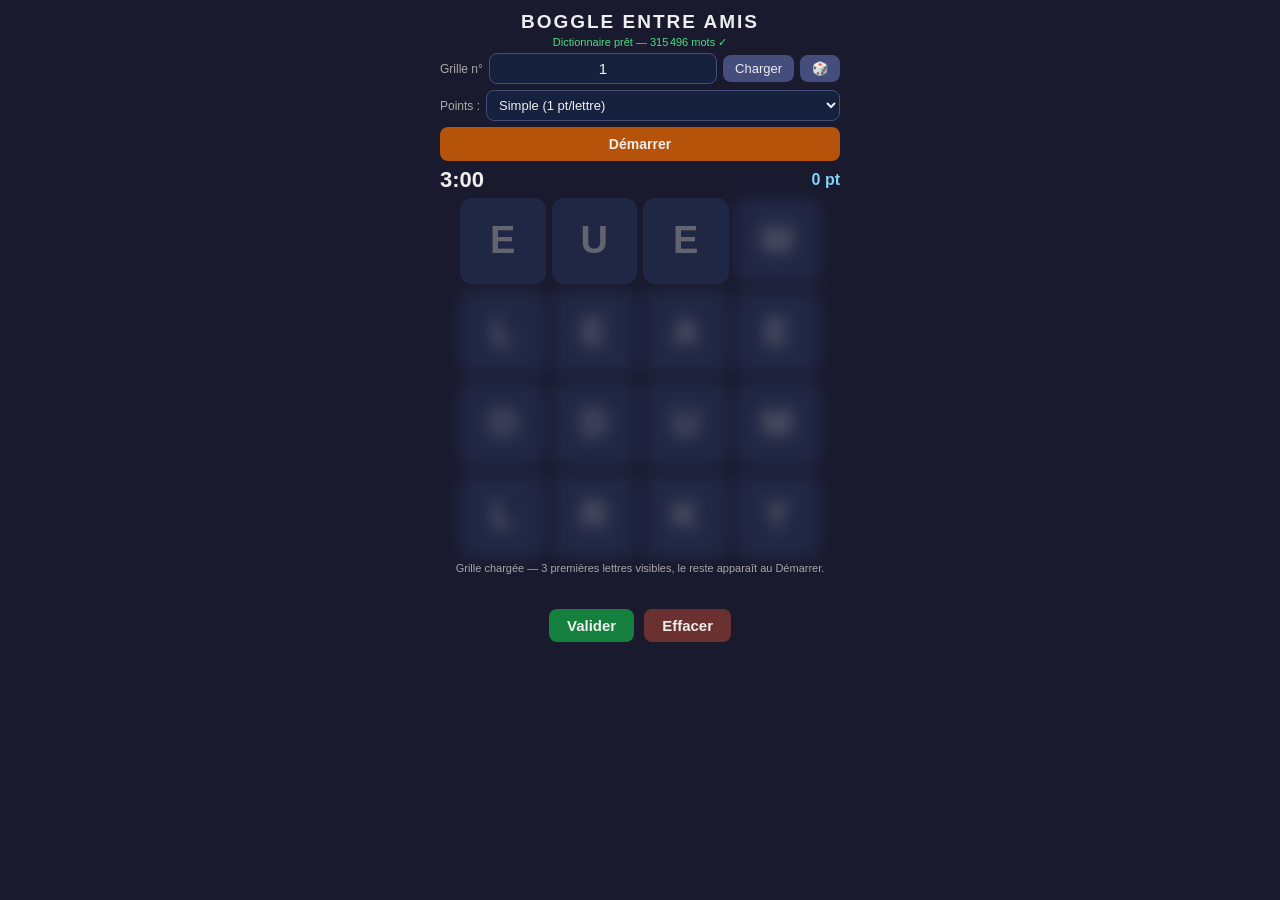
==== commit fd1ce855: "Masque partiellement la grille avant le lancement de la partie Avant Démarrer, seules les 3 première" ====
--- a/index.html
+++ b/index.html
@@ -41,7 +41,8 @@
   <div id="score">0 pt</div>
 </div>
 
-<div id="grid" class="disabled"></div>
+<div id="grid" class="disabled preview"></div>
+<div class="preview-hint" id="previewHint">Grille chargée — 3 premières lettres visibles, le reste apparaît au Démarrer.</div>
 
 <div id="currentWord">&nbsp;</div>
 <div class="word-actions">
--- a/css/style.css
+++ b/css/style.css
@@ -141,6 +141,16 @@
   opacity: 0.7;
 }
 #grid.disabled .tile { opacity: 0.35; }
+#grid.preview .tile { transition: filter 0.25s ease; }
+#grid.preview .tile:nth-child(n+4) { filter: blur(8px); }
+
+.preview-hint {
+  width: min(92vw, 400px);
+  margin: 4px 0 0;
+  font-size: 11px;
+  color: #aaa;
+  text-align: center;
+}
 
 #currentWord {
   height: 26px;
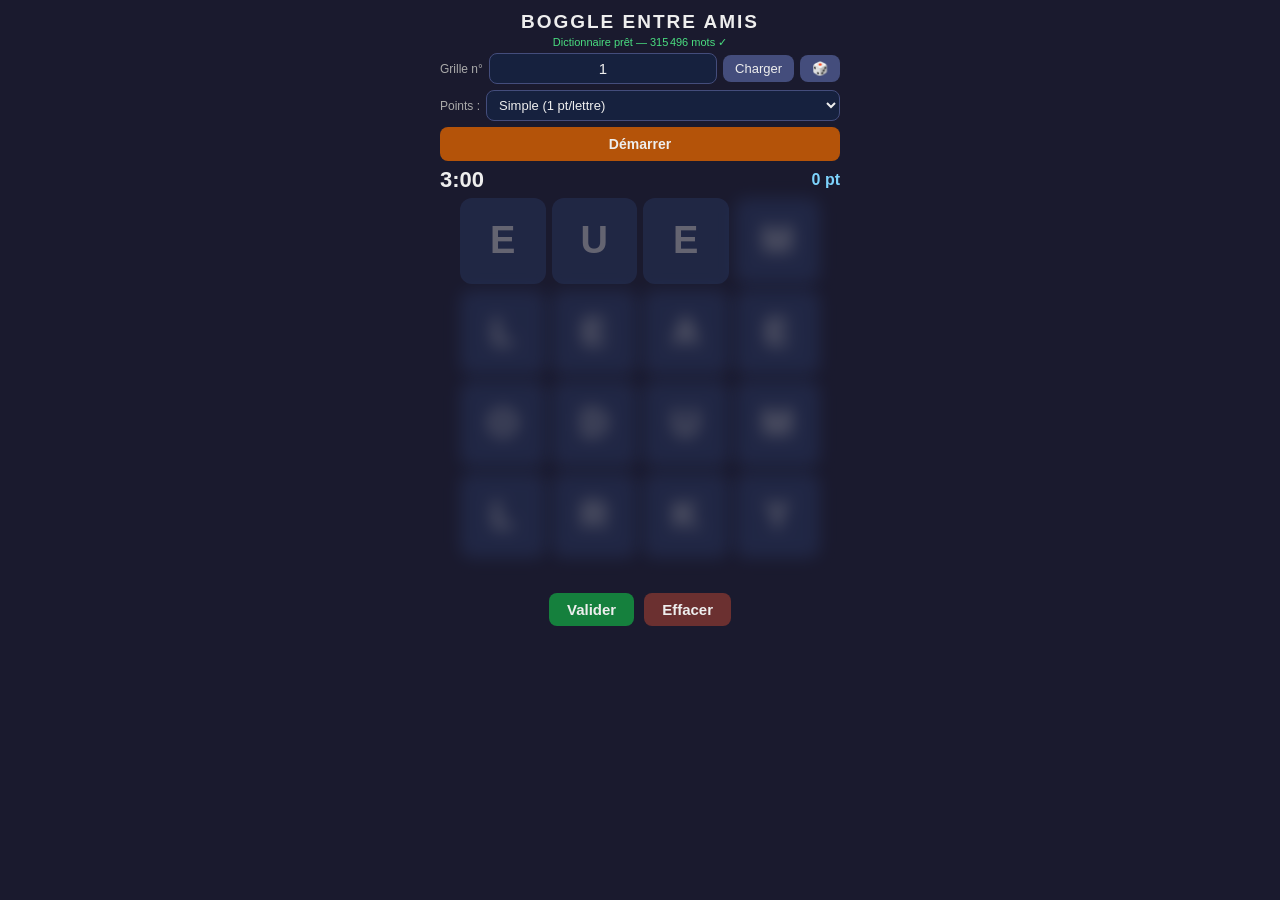
==== commit b4002fa0: "Retire le message d'astuce sur la grille floutée Le texte « Grille chargée — 3 premières lettres vis" ====
--- a/index.html
+++ b/index.html
@@ -42,7 +42,6 @@
 </div>
 
 <div id="grid" class="disabled preview"></div>
-<div class="preview-hint" id="previewHint">Grille chargée — 3 premières lettres visibles, le reste apparaît au Démarrer.</div>
 
 <div id="currentWord">&nbsp;</div>
 <div class="word-actions">
--- a/css/style.css
+++ b/css/style.css
@@ -143,14 +143,6 @@
 #grid.disabled .tile { opacity: 0.35; }
 #grid.preview .tile { transition: filter 0.25s ease; }
 #grid.preview .tile:nth-child(n+4) { filter: blur(8px); }
-
-.preview-hint {
-  width: min(92vw, 400px);
-  margin: 4px 0 0;
-  font-size: 11px;
-  color: #aaa;
-  text-align: center;
-}
 
 #currentWord {
   height: 26px;
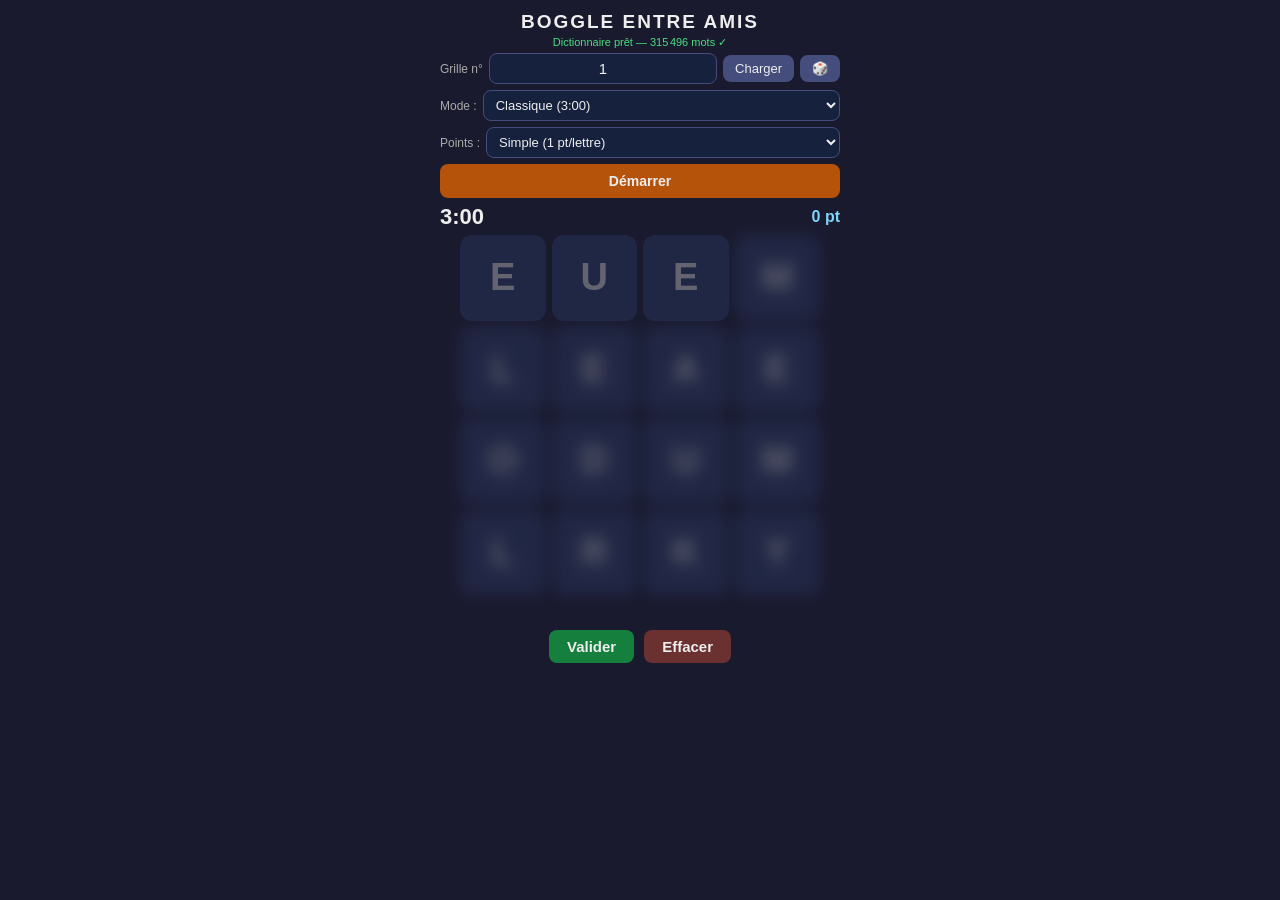
==== commit afc29280: "Ajoute les modes time attack et sans limite, et le barème Scrabble - Nouveau sélecteur « Mode » indé" ====
--- a/index.html
+++ b/index.html
@@ -24,11 +24,21 @@
 </div>
 
 <div class="mode-row">
+  <label for="gameMode">Mode :</label>
+  <select id="gameMode">
+    <option value="classique">Classique (3:00)</option>
+    <option value="attack">Time attack (60 s, +1 s/lettre)</option>
+    <option value="libre">Sans limite de temps</option>
+  </select>
+</div>
+
+<div class="mode-row">
   <label for="scoreMode">Points :</label>
   <select id="scoreMode">
     <option value="simple">Simple (1 pt/lettre)</option>
     <option value="bonus">Bonus (+ nb mots + mot le plus long)</option>
     <option value="tournoi">Tournoi (barème officiel)</option>
+    <option value="scrabble">Scrabble (points par lettre)</option>
   </select>
 </div>
 
